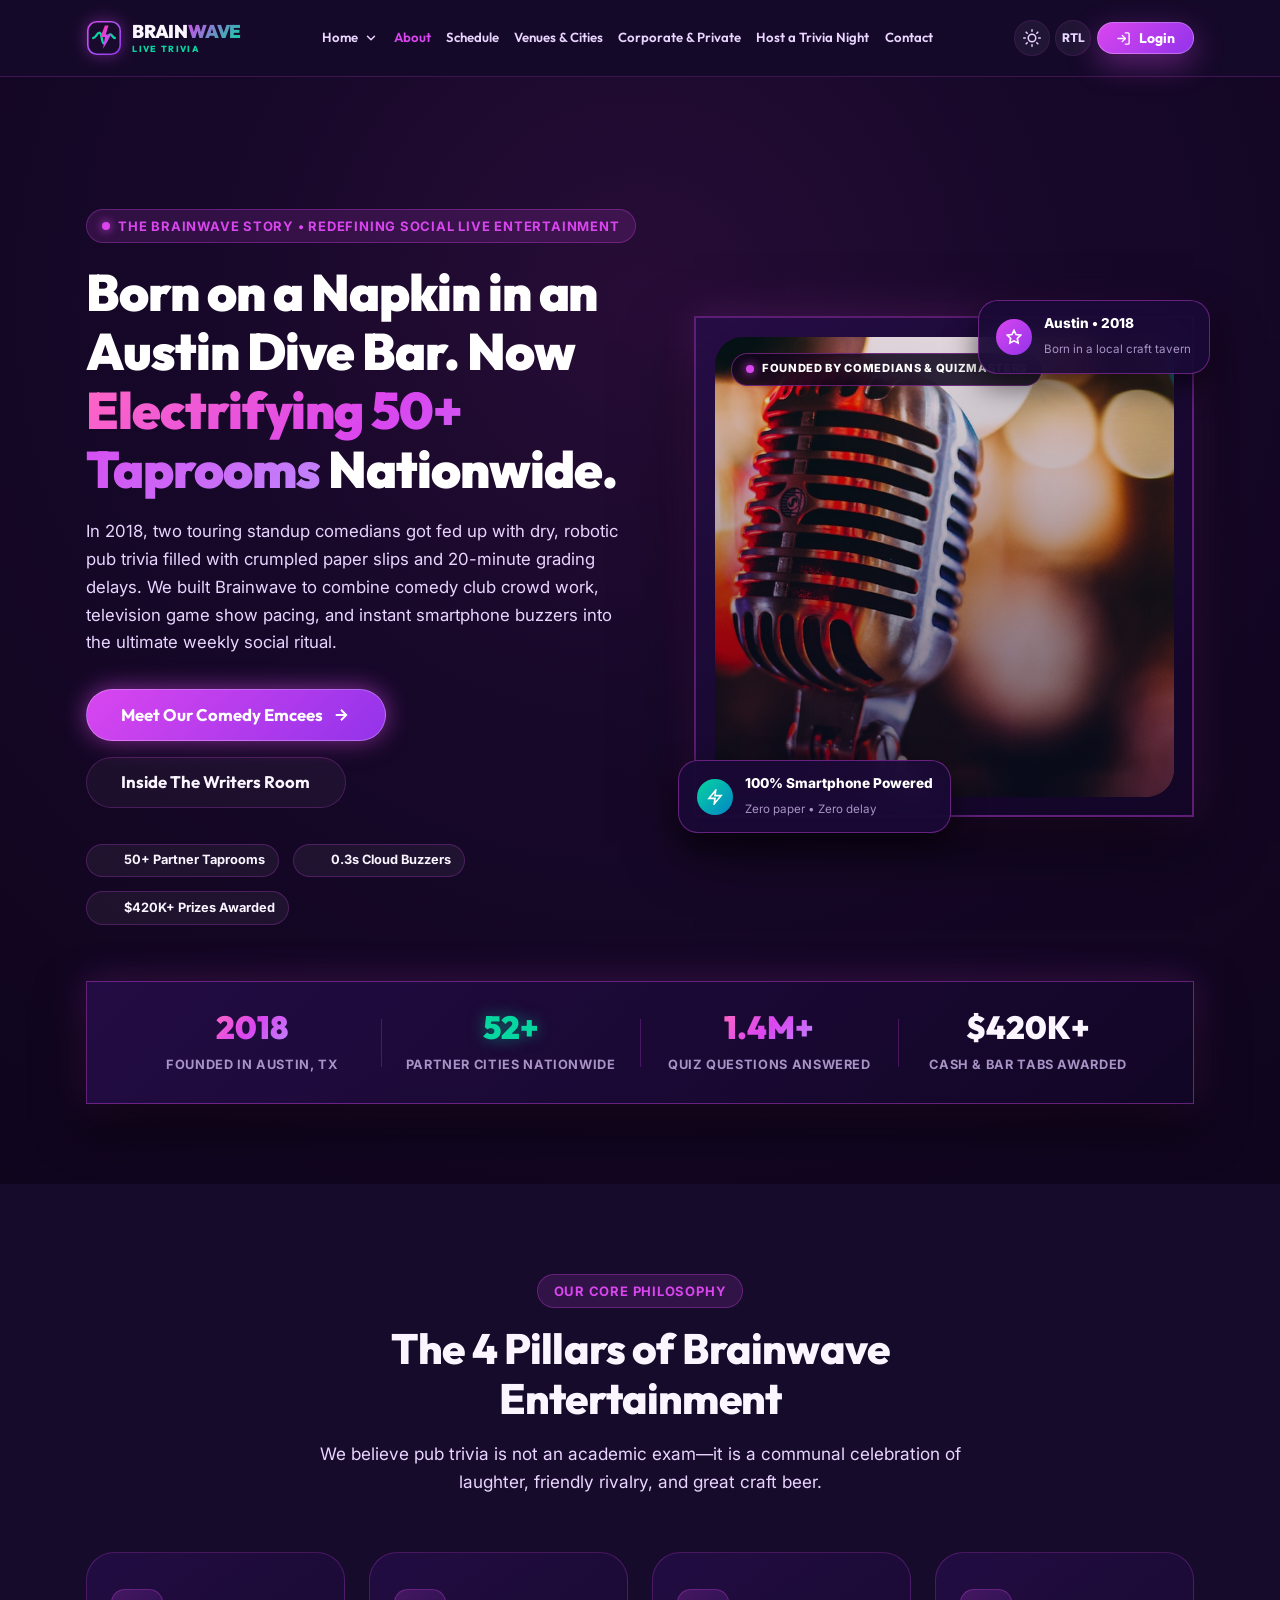
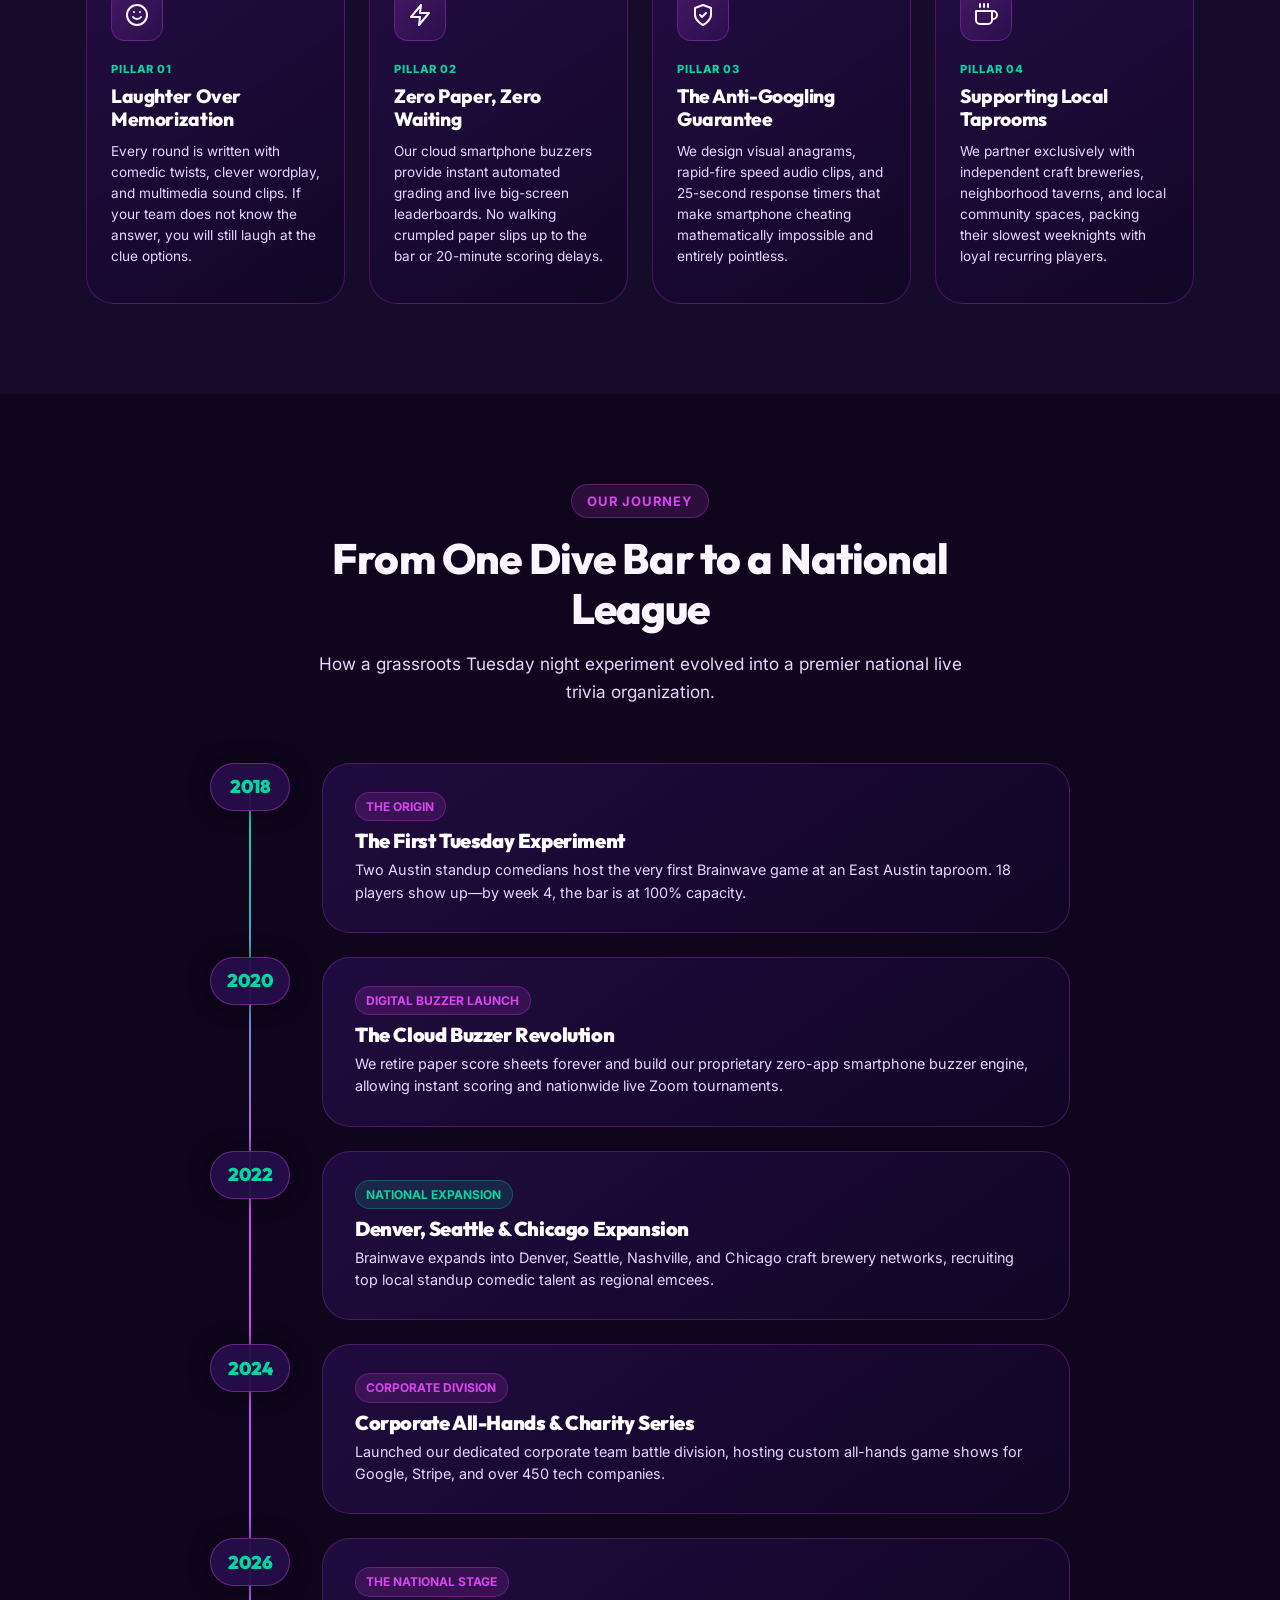
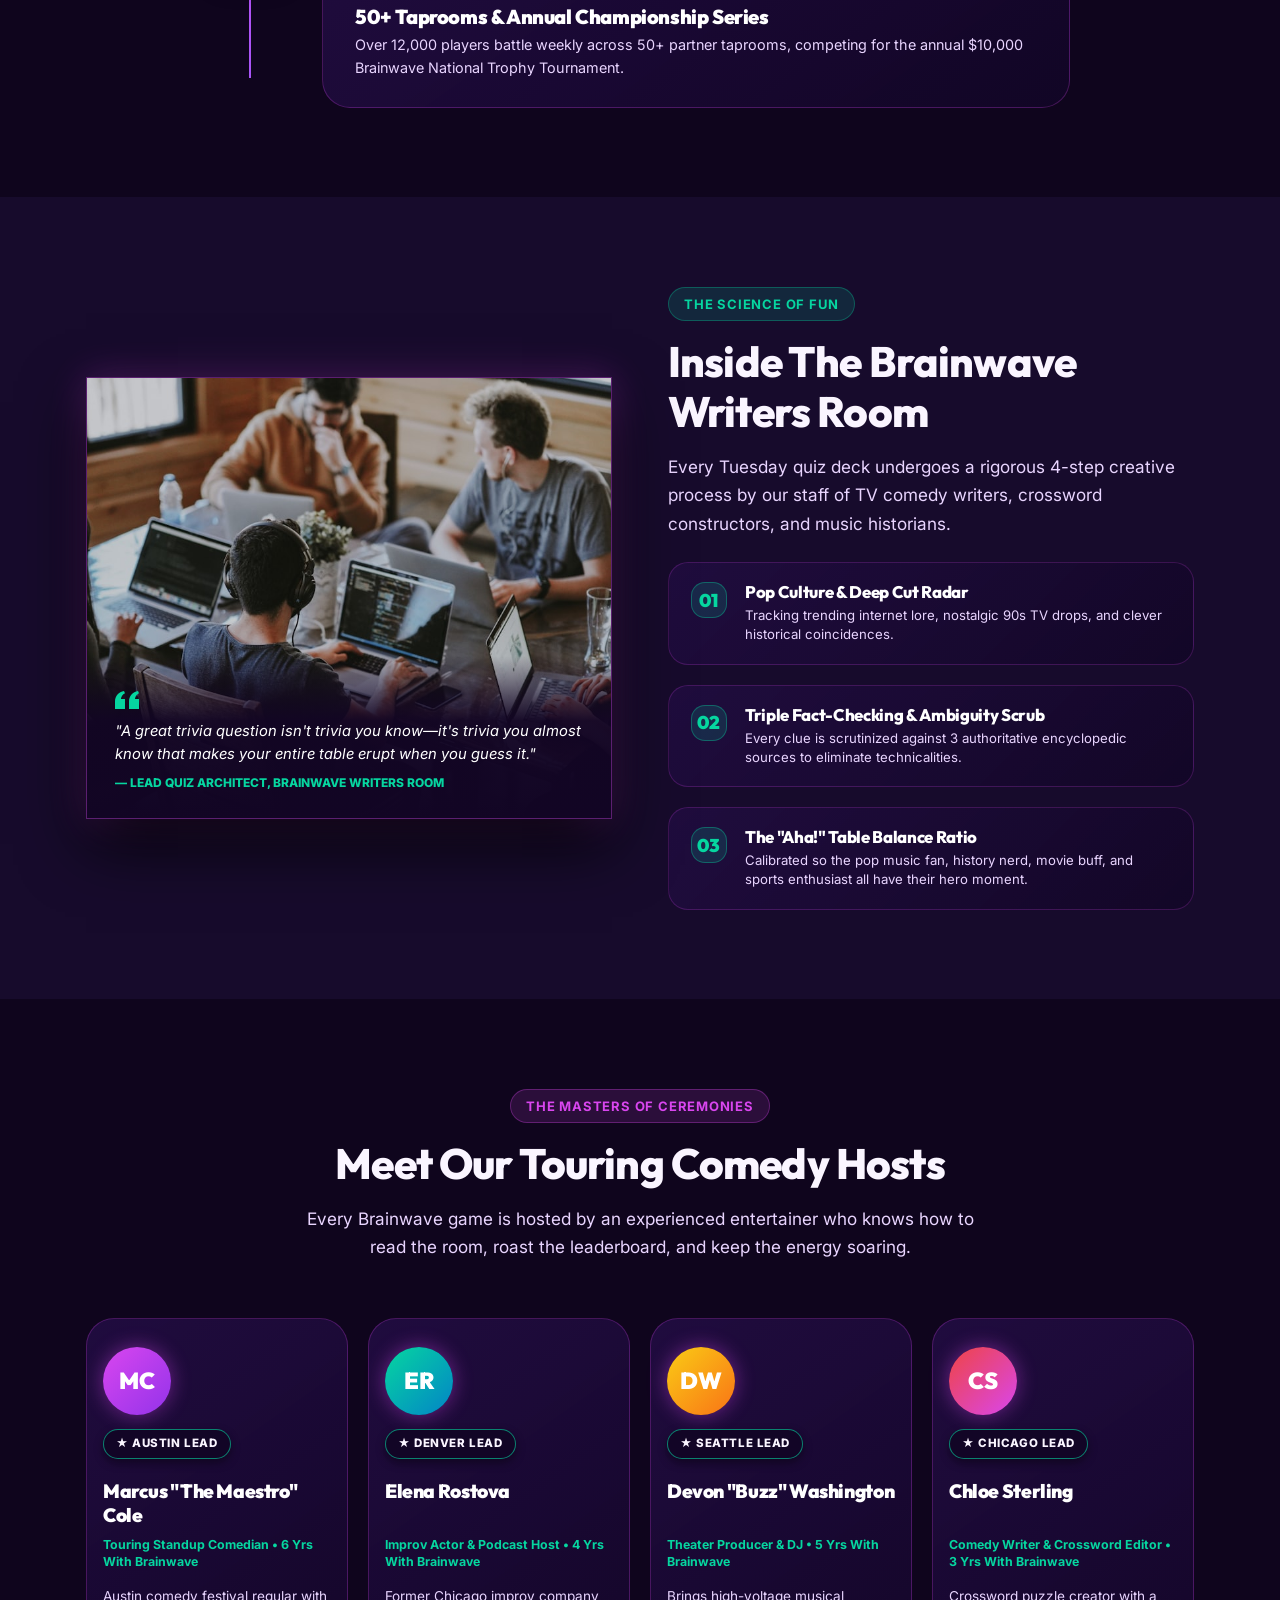
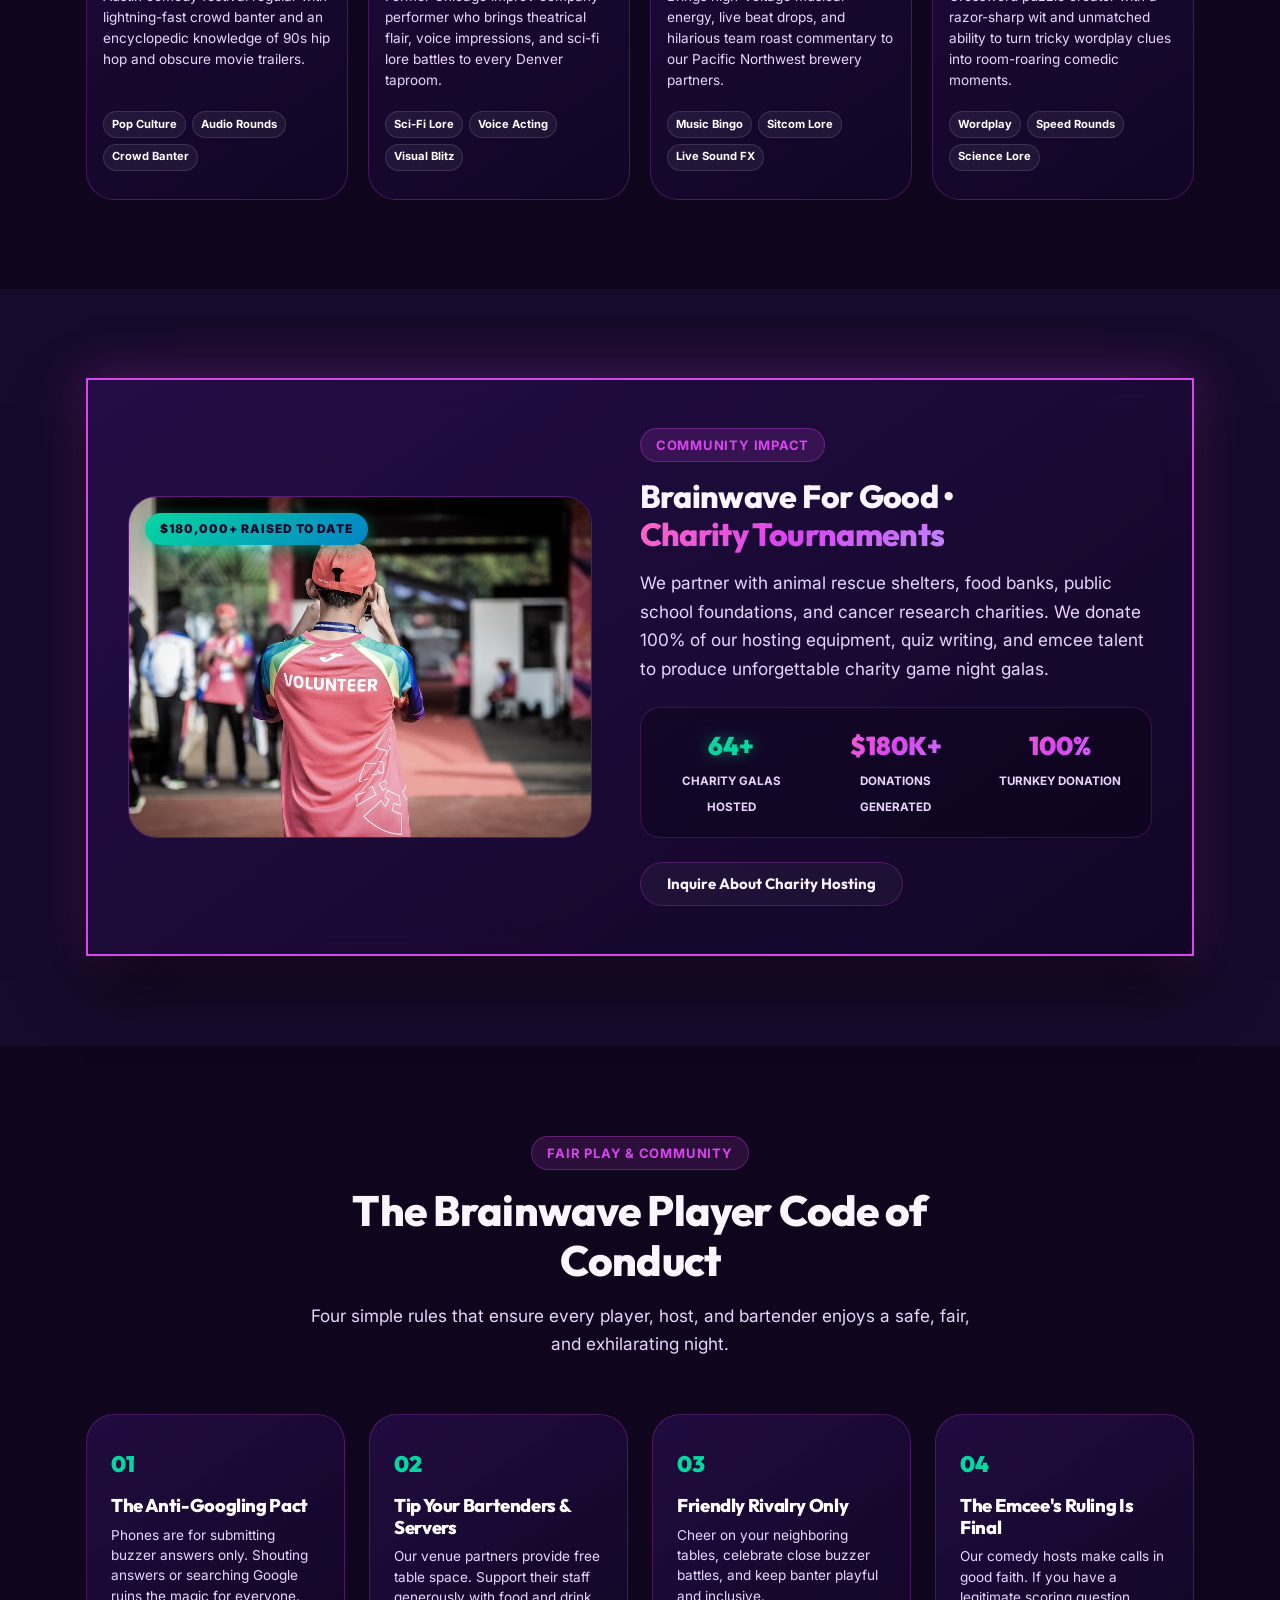
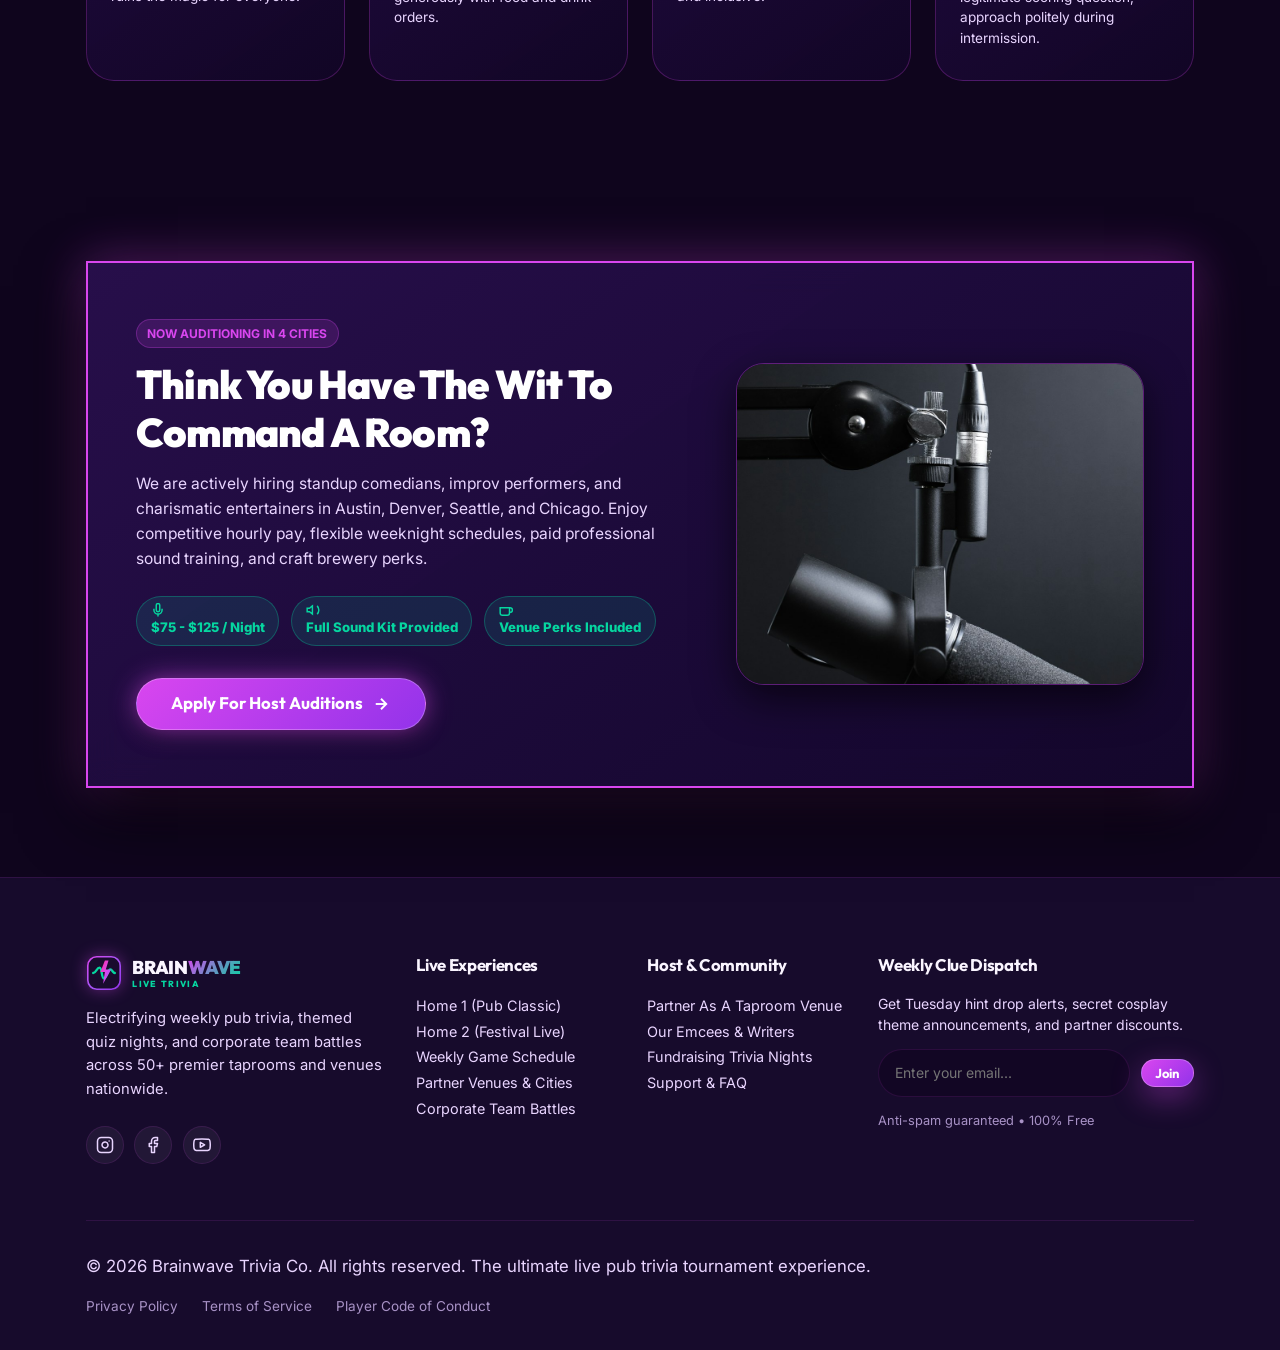
==== about.html @ 137d9721 "first commit" ====
<!DOCTYPE html>
<html lang="en" data-theme="dark" dir="ltr">
<head>
  <meta charset="UTF-8">
  <meta name="viewport" content="width=device-width, initial-scale=1.0">
  <title>About Us — Our Story, Writers Room &amp; Emcee Roster — Brainwave Trivia</title>
  <meta name="description" content="Learn how two standup comedians transformed weekly pub trivia into an electric social game show experience across 50+ craft taprooms nationwide.">

  <!-- Favicon -->
  <link rel="icon" id="siteFavicon" type="image/svg+xml" href="assets/images/icons/favicon.svg">

  <!-- Stylesheets -->
  <link rel="stylesheet" href="assets/css/style.css">
  <link rel="stylesheet" href="assets/css/responsive.css">
</head>
<body>

  <!-- Attractive Site Preloader -->
  <div class="site-preloader" id="sitePreloader" aria-hidden="true">
    <div class="preloader-inner">
      <div class="preloader-logo-ring">
        <div class="preloader-pulse-glow"></div>
        <svg class="preloader-svg" width="54" height="54" viewBox="0 0 40 40" fill="none" xmlns="http://www.w3.org/2000/svg">
          <rect x="2" y="2" width="36" height="36" rx="10" fill="#1A0B2E" stroke="url(#bwGradPrimary)" stroke-width="2"/>
          <path d="M8 20C11 20 12 14 15 14C18 14 17 26 20 26C23 26 24 16 27 16C29 16 30 20 32 20" stroke="#06D6A0" stroke-width="2.6" stroke-linecap="round" stroke-linejoin="round"/>
          <polygon points="21 6 16 19 21 19 19 32 28 16 22 16 25 6" fill="url(#bwGradBolt)"/>
        </svg>
      </div>
      <div class="preloader-text-wrap">
        <span class="preloader-brand">BRAIN<span class="preloader-accent">WAVE</span></span>
        <span class="preloader-status">SYNCHRONIZING TRIVIA CIRCUIT...</span>
      </div>
      <div class="preloader-progress-track">
        <div class="preloader-progress-bar"></div>
      </div>
    </div>
  </div>

  <!-- Shared Global SVG Gradients for Brand Identity -->
  <svg style="position: absolute; width: 0; height: 0; overflow: hidden;" aria-hidden="true">
    <defs>
      <linearGradient id="bwGradPrimary" x1="0%" y1="0%" x2="100%" y2="100%">
        <stop offset="0%" stop-color="#D946EF" />
        <stop offset="50%" stop-color="#A855F7" />
        <stop offset="100%" stop-color="#9333EA" />
      </linearGradient>
      <linearGradient id="bwGradBolt" x1="0%" y1="0%" x2="100%" y2="100%">
        <stop offset="0%" stop-color="#FF2E93" />
        <stop offset="50%" stop-color="#D946EF" />
        <stop offset="100%" stop-color="#8B5CF6" />
      </linearGradient>
    </defs>
  </svg>

  <!-- Header / Navbar (7 Main Pages) -->
  <header class="site-header" id="mainHeader">
    <div class="container">
      <div class="navbar-inner">
        
        <!-- Redesigned Attractive Brand Logo (Brainwave + Quiz Lightning) -->
        <a href="index.html" class="brand-logo" aria-label="Brainwave Trivia Home">
          <div class="brand-logo-badge">
            <svg class="brand-logo-svg" width="36" height="36" viewBox="0 0 40 40" fill="none" xmlns="http://www.w3.org/2000/svg">
              <rect x="2" y="2" width="36" height="36" rx="10" fill="#1A0B2E" stroke="url(#bwGradPrimary)" stroke-width="1.8"/>
              <path d="M8 20C11 20 12 14 15 14C18 14 17 26 20 26C23 26 24 16 27 16C29 16 30 20 32 20" stroke="#06D6A0" stroke-width="2.6" stroke-linecap="round" stroke-linejoin="round"/>
              <polygon points="21 6 16 19 21 19 19 32 28 16 22 16 25 6" fill="url(#bwGradBolt)"/>
            </svg>
          </div>
          <div class="brand-logo-text">
            <span class="brand-title">BRAIN<span class="brand-accent">WAVE</span></span>
            <span class="brand-tagline">LIVE TRIVIA</span>
          </div>
        </a>

        <!-- Desktop Navigation Menu (7 Main Pages) -->
        <nav class="nav-menu" aria-label="Main Navigation">
          
          <!-- 1. Home Dropdown (Home 1 & Home 2) -->
          <div class="nav-item dropdown">
            <a href="index.html" class="nav-link" aria-haspopup="true" aria-expanded="false">
              <span>Home</span>
              <svg class="dropdown-chevron" width="14" height="14" viewBox="0 0 24 24" fill="none" stroke="currentColor" stroke-width="2.5" stroke-linecap="round" stroke-linejoin="round">
                <polyline points="6 9 12 15 18 9"></polyline>
              </svg>
            </a>
            <div class="dropdown-menu">
              <a href="index.html" class="dropdown-link">
                <span>Home 1 (Pub Classic)</span>
                <span class="dropdown-badge">Popular</span>
              </a>
              <a href="home-2.html" class="dropdown-link">
                <span>Home 2 (Festival Live)</span>
                <span class="dropdown-badge">New</span>
              </a>
            </div>
          </div>

          <!-- 2. About (ACTIVE) -->
          <div class="nav-item active">
            <a href="about.html" class="nav-link">About</a>
          </div>

          <!-- 3. Schedule -->
          <div class="nav-item">
            <a href="schedule.html" class="nav-link">Schedule</a>
          </div>

          <!-- 4. Venues & Cities -->
          <div class="nav-item">
            <a href="venues.html" class="nav-link">Venues &amp; Cities</a>
          </div>

          <!-- 5. Corporate & Private Events -->
          <div class="nav-item">
            <a href="events.html" class="nav-link">Corporate &amp; Private</a>
          </div>

          <!-- 6. Host a Trivia Night -->
          <div class="nav-item">
            <a href="host.html" class="nav-link">Host a Trivia Night</a>
          </div>

          <!-- 7. Contact -->
          <div class="nav-item">
            <a href="contact.html" class="nav-link">Contact</a>
          </div>

        </nav>

        <!-- Navbar Actions -->
        <div class="navbar-actions">
          
          <!-- Theme Toggle -->
          <button type="button" class="theme-toggle-btn" aria-label="Toggle Light/Dark Theme" title="Toggle Theme">
            <svg width="18" height="18" viewBox="0 0 24 24" fill="none" stroke="currentColor" stroke-width="2" stroke-linecap="round" stroke-linejoin="round">
              <circle cx="12" cy="12" r="5"></circle>
              <line x1="12" y1="1" x2="12" y2="3"></line>
              <line x1="12" y1="21" x2="12" y2="23"></line>
              <line x1="4.22" y1="4.22" x2="5.64" y2="5.64"></line>
              <line x1="18.36" y1="18.36" x2="19.78" y2="19.78"></line>
              <line x1="1" y1="12" x2="3" y2="12"></line>
              <line x1="21" y1="12" x2="23" y2="12"></line>
              <line x1="4.22" y1="19.78" x2="5.64" y2="18.36"></line>
              <line x1="18.36" y1="5.64" x2="19.78" y2="4.22"></line>
            </svg>
          </button>

          <!-- RTL Toggle -->
          <button type="button" class="rtl-toggle-btn" aria-label="Toggle RTL Direction" title="Toggle RTL/LTR">
            <span style="font-size:0.75rem; font-weight:800;">RTL</span>
          </button>

          <!-- CTA Login Button -->
          <a href="login.html" class="btn btn-primary btn-sm" id="navLoginBtn">
            <svg width="15" height="15" viewBox="0 0 24 24" fill="none" stroke="currentColor" stroke-width="2.2" stroke-linecap="round" stroke-linejoin="round">
              <path d="M15 3h4a2 2 0 0 1 2 2v14a2 2 0 0 1-2 2h-4"></path>
              <polyline points="10 17 15 12 10 7"></polyline>
              <line x1="15" y1="12" x2="3" y2="12"></line>
            </svg>
            <span>Login</span>
          </a>

          <!-- Mobile Hamburger Toggle -->
          <button type="button" class="mobile-nav-toggle" aria-label="Open Navigation Menu" aria-expanded="false">
            <svg width="22" height="22" viewBox="0 0 24 24" fill="none" stroke="currentColor" stroke-width="2.5" stroke-linecap="round" stroke-linejoin="round">
              <line x1="3" y1="12" x2="21" y2="12"></line>
              <line x1="3" y1="6" x2="21" y2="6"></line>
              <line x1="3" y1="18" x2="21" y2="18"></line>
            </svg>
          </button>

        </div>

      </div>
    </div>
  </header>

  <!-- Mobile Menu Overlay & Drawer -->
  <div class="mobile-menu-overlay" id="mobileOverlay"></div>
  <aside class="mobile-nav-drawer" id="mobileDrawer" aria-label="Mobile Navigation">
    <div class="mobile-drawer-header">
      <a href="index.html" class="brand-logo" aria-label="Brainwave Trivia Home">
        <div class="brand-logo-badge">
          <svg class="brand-logo-svg" width="34" height="34" viewBox="0 0 40 40" fill="none" xmlns="http://www.w3.org/2000/svg">
            <rect x="2" y="2" width="36" height="36" rx="10" fill="#1A0B2E" stroke="url(#bwGradPrimary)" stroke-width="1.8"/>
            <path d="M8 20C11 20 12 14 15 14C18 14 17 26 20 26C23 26 24 16 27 16C29 16 30 20 32 20" stroke="#06D6A0" stroke-width="2.6" stroke-linecap="round" stroke-linejoin="round"/>
            <polygon points="21 6 16 19 21 19 19 32 28 16 22 16 25 6" fill="url(#bwGradBolt)"/>
          </svg>
        </div>
        <div class="brand-logo-text">
          <span class="brand-title">BRAIN<span class="brand-accent">WAVE</span></span>
          <span class="brand-tagline">LIVE TRIVIA</span>
        </div>
      </a>
      <button type="button" class="mobile-drawer-close" aria-label="Close Mobile Navigation">
        <svg width="20" height="20" viewBox="0 0 24 24" fill="none" stroke="currentColor" stroke-width="2.5" stroke-linecap="round" stroke-linejoin="round">
          <line x1="18" y1="6" x2="6" y2="18"></line>
          <line x1="6" y1="6" x2="18" y2="18"></line>
        </svg>
      </button>
    </div>

    <!-- Mobile Nav Links -->
    <div class="mobile-nav-list">
      <!-- Home Accordion -->
      <div class="mobile-nav-item">
        <button type="button" class="mobile-nav-link mobile-dropdown-btn" aria-expanded="false">
          <span>Home</span>
          <svg class="dropdown-chevron" width="16" height="16" viewBox="0 0 24 24" fill="none" stroke="currentColor" stroke-width="2.5" stroke-linecap="round" stroke-linejoin="round">
            <polyline points="6 9 12 15 18 9"></polyline>
          </svg>
        </button>
        <div class="mobile-dropdown-menu">
          <a href="index.html" class="mobile-dropdown-link">
            <span>Home 1 (Pub Classic)</span>
            <span class="dropdown-badge">Popular</span>
          </a>
          <a href="home-2.html" class="mobile-dropdown-link">
            <span>Home 2 (Festival Live)</span>
            <span class="dropdown-badge">New</span>
          </a>
        </div>
      </div>
      <div class="mobile-nav-item">
        <a href="about.html" class="mobile-nav-link active">About</a>
      </div>
      <div class="mobile-nav-item">
        <a href="schedule.html" class="mobile-nav-link">Schedule</a>
      </div>
      <div class="mobile-nav-item">
        <a href="venues.html" class="mobile-nav-link">Venues &amp; Cities</a>
      </div>
      <div class="mobile-nav-item">
        <a href="events.html" class="mobile-nav-link">Corporate &amp; Private</a>
      </div>
      <div class="mobile-nav-item">
        <a href="host.html" class="mobile-nav-link">Host a Trivia Night</a>
      </div>
      <div class="mobile-nav-item">
        <a href="contact.html" class="mobile-nav-link">Contact</a>
      </div>
    </div>

    <div class="mobile-drawer-footer">
      <a href="login.html" class="btn btn-primary" style="width:100%; justify-content:center;">
        <svg width="16" height="16" viewBox="0 0 24 24" fill="none" stroke="currentColor" stroke-width="2.2" stroke-linecap="round" stroke-linejoin="round" style="margin-right: 0.5rem;">
          <path d="M15 3h4a2 2 0 0 1 2 2v14a2 2 0 0 1-2 2h-4"></path>
          <polyline points="10 17 15 12 10 7"></polyline>
          <line x1="15" y1="12" x2="3" y2="12"></line>
        </svg>
        <span>Login</span>
      </a>
    </div>
  </aside>

  <!-- Main Content: About Us -->
  <main id="mainContent">

    <!-- =========================================================================
         SECTION 1: HERO STORYTELLING BANNER WITH 2-COLUMN SHOWCASE & MILESTONE RIBBON
         ========================================================================= -->
    <section class="about-hero-section" id="aboutHero">
      <div class="hero-ambient-orb about-orb-1" aria-hidden="true"></div>
      <div class="hero-ambient-orb about-orb-2" aria-hidden="true"></div>

      <div class="container">
        <div class="about-hero-grid reveal-on-scroll">
          
          <!-- Left Column: Story & Hero Typography -->
          <div class="about-hero-left">
            <div class="section-tag tag-magenta" style="margin-bottom:1.25rem;">
              <span class="pulse-dot"></span>
              <span>The Brainwave Story &bull; Redefining Social Live Entertainment</span>
            </div>

            <h1 class="about-hero-title">
              Born on a Napkin in an Austin Dive Bar. Now <span class="text-gradient-brand">Electrifying 50+ Taprooms</span> Nationwide.
            </h1>

            <p class="about-hero-subtitle">
              In 2018, two touring standup comedians got fed up with dry, robotic pub trivia filled with crumpled paper slips and 20-minute grading delays. We built Brainwave to combine comedy club crowd work, television game show pacing, and instant smartphone buzzers into the ultimate weekly social ritual.
            </p>

            <div class="hero-actions" style="margin-bottom:2.25rem;">
              <a href="#emceeRoster" class="btn btn-primary btn-lg glow-btn">
                <span>Meet Our Comedy Emcees</span>
                <svg width="18" height="18" viewBox="0 0 24 24" fill="none" stroke="currentColor" stroke-width="2.5"><line x1="5" y1="12" x2="19" y2="12"></line><polyline points="12 5 19 12 12 19"></polyline></svg>
              </a>
              <a href="#writersRoom" class="btn btn-outline btn-lg">
                <span>Inside The Writers Room</span>
              </a>
            </div>

            <div class="about-hero-highlights">
              <div class="about-highlight-pill">
                <svg width="16" height="16" viewBox="0 0 24 24" fill="none" stroke="var(--brand-mint)" stroke-width="2.5"><polyline points="20 6 9 17 4 12"></polyline></svg>
                <span>50+ Partner Taprooms</span>
              </div>
              <div class="about-highlight-pill">
                <svg width="16" height="16" viewBox="0 0 24 24" fill="none" stroke="var(--brand-mint)" stroke-width="2.5"><polyline points="20 6 9 17 4 12"></polyline></svg>
                <span>0.3s Cloud Buzzers</span>
              </div>
              <div class="about-highlight-pill">
                <svg width="16" height="16" viewBox="0 0 24 24" fill="none" stroke="var(--brand-mint)" stroke-width="2.5"><polyline points="20 6 9 17 4 12"></polyline></svg>
                <span>$420K+ Prizes Awarded</span>
              </div>
            </div>
          </div>

          <!-- Right Column: Visual Stage Showcase Card -->
          <div class="about-hero-right">
            <div class="about-visual-card">
              <div class="about-visual-media">
                <img src="assets/images/about/hero-about-founders-stage.webp" alt="Brainwave live comedy trivia showdown on stage" width="560" height="420" loading="lazy">
                <div class="about-visual-overlay"></div>
                <div class="about-visual-badge">
                  <span class="pulse-dot"></span>
                  <span>FOUNDED BY COMEDIANS &amp; QUIZMASTERS</span>
                </div>
              </div>
              
              <!-- Floating Glass Badge 1: Top Right -->
              <div class="about-float-badge float-badge-top">
                <div class="float-badge-icon" style="background:linear-gradient(135deg,#D946EF,#9333EA);">
                  <svg width="16" height="16" viewBox="0 0 24 24" fill="none" stroke="#FFFFFF" stroke-width="2.5"><polygon points="12 2 15.09 8.26 22 9.27 17 14.14 18.18 21.02 12 17.77 5.82 21.02 7 14.14 2 9.27 8.91 8.26 12 2"></polygon></svg>
                </div>
                <div>
                  <strong>Austin &bull; 2018</strong>
                  <span>Born in a local craft tavern</span>
                </div>
              </div>

              <!-- Floating Glass Badge 2: Bottom Left -->
              <div class="about-float-badge float-badge-bottom">
                <div class="float-badge-icon" style="background:linear-gradient(135deg,#06D6A0,#0284C7);">
                  <svg width="16" height="16" viewBox="0 0 24 24" fill="none" stroke="#FFFFFF" stroke-width="2.5"><polygon points="13 2 3 14 12 14 11 22 21 10 12 10 13 2"></polygon></svg>
                </div>
                <div>
                  <strong>100% Smartphone Powered</strong>
                  <span>Zero paper &bull; Zero delay</span>
                </div>
              </div>
            </div>
          </div>

        </div>

        <!-- 4-Item Milestone Proof Ribbon -->
        <div class="about-metric-banner reveal-on-scroll">
          <div class="about-metric-item">
            <span class="metric-num text-gradient-brand">2018</span>
            <span class="metric-label">Founded in Austin, TX</span>
          </div>
          <div class="metric-divider"></div>
          <div class="about-metric-item">
            <span class="metric-num text-mint">52+</span>
            <span class="metric-label">Partner Cities Nationwide</span>
          </div>
          <div class="metric-divider"></div>
          <div class="about-metric-item">
            <span class="metric-num text-yellow">1.4M+</span>
            <span class="metric-label">Quiz Questions Answered</span>
          </div>
          <div class="metric-divider"></div>
          <div class="about-metric-item">
            <span class="metric-num text-coral">$420K+</span>
            <span class="metric-label">Cash &amp; Bar Tabs Awarded</span>
          </div>
        </div>

      </div>
    </section>

    <!-- =========================================================================
         SECTION 2: THE 4 PILLARS OF BRAINWAVE (PHILOSOPHY BENTO MATRIX)
         ========================================================================= -->
    <section class="section-py" id="philosophyPillars" style="background-color: var(--bg-surface);">
      <div class="container">
        
        <div class="section-header reveal-on-scroll">
          <div class="section-tag tag-cyan">
            <span>Our Core Philosophy</span>
          </div>
          <h2 class="section-title">The 4 Pillars of Brainwave Entertainment</h2>
          <p class="section-desc">
            We believe pub trivia is not an academic exam—it is a communal celebration of laughter, friendly rivalry, and great craft beer.
          </p>
        </div>

        <div class="philosophy-bento-grid reveal-on-scroll">
          
          <div class="pillar-card">
            <div class="pillar-icon-badge">
              <svg width="24" height="24" viewBox="0 0 24 24" fill="none" stroke="currentColor" stroke-width="2" stroke-linecap="round" stroke-linejoin="round"><circle cx="12" cy="12" r="10"></circle><path d="M8 14s1.5 2 4 2 4-2 4-2"></path><line x1="9" y1="9" x2="9.01" y2="9"></line><line x1="15" y1="9" x2="15.01" y2="9"></line></svg>
            </div>
            <span class="pillar-tag">PILLAR 01</span>
            <h3 class="pillar-title">Laughter Over Memorization</h3>
            <p class="pillar-desc">
              Every round is written with comedic twists, clever wordplay, and multimedia sound clips. If your team does not know the answer, you will still laugh at the clue options.
            </p>
          </div>

          <div class="pillar-card">
            <div class="pillar-icon-badge">
              <svg width="24" height="24" viewBox="0 0 24 24" fill="none" stroke="currentColor" stroke-width="2" stroke-linecap="round" stroke-linejoin="round"><polygon points="13 2 3 14 12 14 11 22 21 10 12 10 13 2"></polygon></svg>
            </div>
            <span class="pillar-tag">PILLAR 02</span>
            <h3 class="pillar-title">Zero Paper, Zero Waiting</h3>
            <p class="pillar-desc">
              Our cloud smartphone buzzers provide instant automated grading and live big-screen leaderboards. No walking crumpled paper slips up to the bar or 20-minute scoring delays.
            </p>
          </div>

          <div class="pillar-card">
            <div class="pillar-icon-badge">
              <svg width="24" height="24" viewBox="0 0 24 24" fill="none" stroke="currentColor" stroke-width="2" stroke-linecap="round" stroke-linejoin="round"><path d="M12 22s8-4 8-10V5l-8-3-8 3v7c0 6 8 10 8 10z"></path><polyline points="9 12 11 14 15 10"></polyline></svg>
            </div>
            <span class="pillar-tag">PILLAR 03</span>
            <h3 class="pillar-title">The Anti-Googling Guarantee</h3>
            <p class="pillar-desc">
              We design visual anagrams, rapid-fire speed audio clips, and 25-second response timers that make smartphone cheating mathematically impossible and entirely pointless.
            </p>
          </div>

          <div class="pillar-card">
            <div class="pillar-icon-badge">
              <svg width="24" height="24" viewBox="0 0 24 24" fill="none" stroke="currentColor" stroke-width="2" stroke-linecap="round" stroke-linejoin="round"><path d="M18 8h1a4 4 0 0 1 0 8h-1"></path><path d="M2 8h16v9a4 4 0 0 1-4 4H6a4 4 0 0 1-4-4V8z"></path><line x1="6" y1="1" x2="6" y2="4"></line><line x1="10" y1="1" x2="10" y2="4"></line><line x1="14" y1="1" x2="14" y2="4"></line></svg>
            </div>
            <span class="pillar-tag">PILLAR 04</span>
            <h3 class="pillar-title">Supporting Local Taprooms</h3>
            <p class="pillar-desc">
              We partner exclusively with independent craft breweries, neighborhood taverns, and local community spaces, packing their slowest weeknights with loyal recurring players.
            </p>
          </div>

        </div>

      </div>
    </section>

    <!-- =========================================================================
         SECTION 3: INTERACTIVE MILESTONE TIMELINE (2018 - 2026)
         ========================================================================= -->
    <section class="section-py" id="milestoneTimeline">
      <div class="container">
        
        <div class="section-header reveal-on-scroll">
          <div class="section-tag tag-yellow">
            <span>Our Journey</span>
          </div>
          <h2 class="section-title">From One Dive Bar to a National League</h2>
          <p class="section-desc">
            How a grassroots Tuesday night experiment evolved into a premier national live trivia organization.
          </p>
        </div>

        <div class="timeline-stepper-wrap reveal-on-scroll">
          
          <div class="timeline-step-row">
            <div class="timeline-year-badge">2018</div>
            <div class="timeline-step-card">
              <span class="category-pill pill-cyan">THE ORIGIN</span>
              <h4>The First Tuesday Experiment</h4>
              <p>Two Austin standup comedians host the very first Brainwave game at an East Austin taproom. 18 players show up—by week 4, the bar is at 100% capacity.</p>
            </div>
          </div>

          <div class="timeline-step-row">
            <div class="timeline-year-badge">2020</div>
            <div class="timeline-step-card">
              <span class="category-pill pill-magenta">DIGITAL BUZZER LAUNCH</span>
              <h4>The Cloud Buzzer Revolution</h4>
              <p>We retire paper score sheets forever and build our proprietary zero-app smartphone buzzer engine, allowing instant scoring and nationwide live Zoom tournaments.</p>
            </div>
          </div>

          <div class="timeline-step-row">
            <div class="timeline-year-badge">2022</div>
            <div class="timeline-step-card">
              <span class="category-pill pill-mint">NATIONAL EXPANSION</span>
              <h4>Denver, Seattle &amp; Chicago Expansion</h4>
              <p>Brainwave expands into Denver, Seattle, Nashville, and Chicago craft brewery networks, recruiting top local standup comedic talent as regional emcees.</p>
            </div>
          </div>

          <div class="timeline-step-row">
            <div class="timeline-year-badge">2024</div>
            <div class="timeline-step-card">
              <span class="category-pill pill-yellow">CORPORATE DIVISION</span>
              <h4>Corporate All-Hands &amp; Charity Series</h4>
              <p>Launched our dedicated corporate team battle division, hosting custom all-hands game shows for Google, Stripe, and over 450 tech companies.</p>
            </div>
          </div>

          <div class="timeline-step-row">
            <div class="timeline-year-badge">2026</div>
            <div class="timeline-step-card">
              <span class="category-pill pill-magenta">THE NATIONAL STAGE</span>
              <h4>50+ Taprooms &amp; Annual Championship Series</h4>
              <p>Over 12,000 players battle weekly across 50+ partner taprooms, competing for the annual $10,000 Brainwave National Trophy Tournament.</p>
            </div>
          </div>

        </div>

      </div>
    </section>

    <!-- =========================================================================
         SECTION 4: INSIDE THE WRITERS ROOM (HOW WE WRITE QUESTIONS)
         ========================================================================= -->
    <section class="section-py" id="writersRoom" style="background-color: var(--bg-surface);">
      <div class="container">
        
        <div class="writers-room-showcase reveal-on-scroll">
          
          <div class="writers-room-media">
            <img src="assets/images/about/about-writers-room.webp" alt="Brainwave comedy writing staff brainstorming weekly quiz decks" width="580" height="420" loading="lazy">
            <div class="writers-quote-overlay">
              <svg width="24" height="24" viewBox="0 0 24 24" fill="#06D6A0"><path d="M14.017 21v-7.391c0-5.704 3.731-9.57 8.983-10.609l.995 2.151c-2.432.917-3.995 3.638-3.995 5.849h4v10h-9.983zm-14.017 0v-7.391c0-5.704 3.748-9.57 9-10.609l.996 2.151c-2.433.917-3.996 3.638-3.996 5.849h3.983v10h-9.983z"/></svg>
              <p>"A great trivia question isn't trivia you know—it's trivia you almost know that makes your entire table erupt when you guess it."</p>
              <span>— Lead Quiz Architect, Brainwave Writers Room</span>
            </div>
          </div>

          <div class="writers-room-info">
            <div class="section-tag tag-mint">
              <span>The Science of Fun</span>
            </div>
            <h2 class="section-title">Inside The Brainwave Writers Room</h2>
            <p class="section-desc" style="margin-bottom:1.5rem;">
              Every Tuesday quiz deck undergoes a rigorous 4-step creative process by our staff of TV comedy writers, crossword constructors, and music historians.
            </p>

            <div class="writer-steps-list">
              <div class="writer-step-item">
                <span class="writer-step-num">01</span>
                <div>
                  <h4>Pop Culture &amp; Deep Cut Radar</h4>
                  <p>Tracking trending internet lore, nostalgic 90s TV drops, and clever historical coincidences.</p>
                </div>
              </div>

              <div class="writer-step-item">
                <span class="writer-step-num">02</span>
                <div>
                  <h4>Triple Fact-Checking &amp; Ambiguity Scrub</h4>
                  <p>Every clue is scrutinized against 3 authoritative encyclopedic sources to eliminate technicalities.</p>
                </div>
              </div>

              <div class="writer-step-item">
                <span class="writer-step-num">03</span>
                <div>
                  <h4>The "Aha!" Table Balance Ratio</h4>
                  <p>Calibrated so the pop music fan, history nerd, movie buff, and sports enthusiast all have their hero moment.</p>
                </div>
              </div>
            </div>

          </div>

        </div>

      </div>
    </section>

    <!-- =========================================================================
         SECTION 5: MEET THE MASTER EMCEES (FEATURED TALENT GRID)
         ========================================================================= -->
    <section class="section-py" id="emceeRoster">
      <div class="container">
        
        <div class="section-header reveal-on-scroll">
          <div class="section-tag tag-magenta">
            <span>The Masters of Ceremonies</span>
          </div>
          <h2 class="section-title">Meet Our Touring Comedy Hosts</h2>
          <p class="section-desc">
            Every Brainwave game is hosted by an experienced entertainer who knows how to read the room, roast the leaderboard, and keep the energy soaring.
          </p>
        </div>

        <div class="emcee-roster-grid reveal-on-scroll">
          
          <!-- Emcee 1 -->
          <div class="emcee-card">
            <div class="emcee-avatar-wrap">
              <div class="emcee-avatar">
                <span class="emcee-initials">MC</span>
              </div>
              <span class="emcee-live-status">★ AUSTIN LEAD</span>
            </div>
            <h3 class="emcee-name">Marcus "The Maestro" Cole</h3>
            <span class="emcee-role">Touring Standup Comedian &bull; 6 Yrs With Brainwave</span>
            <p class="emcee-bio">
              Austin comedy festival regular with lightning-fast crowd banter and an encyclopedic knowledge of 90s hip hop and obscure movie trailers.
            </p>
            <div class="emcee-specialties">
              <span>Pop Culture</span>
              <span>Audio Rounds</span>
              <span>Crowd Banter</span>
            </div>
          </div>

          <!-- Emcee 2 -->
          <div class="emcee-card">
            <div class="emcee-avatar-wrap">
              <div class="emcee-avatar" style="background:linear-gradient(135deg, #06D6A0, #0284C7);">
                <span class="emcee-initials">ER</span>
              </div>
              <span class="emcee-live-status">★ DENVER LEAD</span>
            </div>
            <h3 class="emcee-name">Elena Rostova</h3>
            <span class="emcee-role">Improv Actor &amp; Podcast Host &bull; 4 Yrs With Brainwave</span>
            <p class="emcee-bio">
              Former Chicago improv company performer who brings theatrical flair, voice impressions, and sci-fi lore battles to every Denver taproom.
            </p>
            <div class="emcee-specialties">
              <span>Sci-Fi Lore</span>
              <span>Voice Acting</span>
              <span>Visual Blitz</span>
            </div>
          </div>

          <!-- Emcee 3 -->
          <div class="emcee-card">
            <div class="emcee-avatar-wrap">
              <div class="emcee-avatar" style="background:linear-gradient(135deg, #FACC15, #F97316);">
                <span class="emcee-initials">DW</span>
              </div>
              <span class="emcee-live-status">★ SEATTLE LEAD</span>
            </div>
            <h3 class="emcee-name">Devon "Buzz" Washington</h3>
            <span class="emcee-role">Theater Producer &amp; DJ &bull; 5 Yrs With Brainwave</span>
            <p class="emcee-bio">
              Brings high-voltage musical energy, live beat drops, and hilarious team roast commentary to our Pacific Northwest brewery partners.
            </p>
            <div class="emcee-specialties">
              <span>Music Bingo</span>
              <span>Sitcom Lore</span>
              <span>Live Sound FX</span>
            </div>
          </div>

          <!-- Emcee 4 -->
          <div class="emcee-card">
            <div class="emcee-avatar-wrap">
              <div class="emcee-avatar" style="background:linear-gradient(135deg, #EF4444, #D946EF);">
                <span class="emcee-initials">CS</span>
              </div>
              <span class="emcee-live-status">★ CHICAGO LEAD</span>
            </div>
            <h3 class="emcee-name">Chloe Sterling</h3>
            <span class="emcee-role">Comedy Writer &amp; Crossword Editor &bull; 3 Yrs With Brainwave</span>
            <p class="emcee-bio">
              Crossword puzzle creator with a razor-sharp wit and unmatched ability to turn tricky wordplay clues into room-roaring comedic moments.
            </p>
            <div class="emcee-specialties">
              <span>Wordplay</span>
              <span>Speed Rounds</span>
              <span>Science Lore</span>
            </div>
          </div>

        </div>

      </div>
    </section>

    <!-- =========================================================================
         SECTION 6: BRAINWAVE FOR GOOD (CHARITY & FUNDRAISING NIGHTS)
         ========================================================================= -->
    <section class="section-py" id="charitySection" style="background-color: var(--bg-surface);">
      <div class="container">
        
        <div class="charity-showcase-box reveal-on-scroll">
          <div class="charity-grid">
            
            <div class="charity-media">
              <img src="assets/images/about/about-charity-fundraiser.webp" alt="Charity fundraising trivia night giant check presentation" width="560" height="380" loading="lazy">
              <span class="charity-metric-chip">$180,000+ RAISED TO DATE</span>
            </div>

            <div class="charity-content">
              <div class="section-tag tag-coral">
                <span>Community Impact</span>
              </div>
              <h2 class="section-title" style="font-size:2rem; margin-bottom:1rem;">
                Brainwave For Good &bull; <span class="text-gradient-brand">Charity Tournaments</span>
              </h2>
              <p class="section-desc" style="margin-bottom:1.5rem;">
                We partner with animal rescue shelters, food banks, public school foundations, and cancer research charities. We donate 100% of our hosting equipment, quiz writing, and emcee talent to produce unforgettable charity game night galas.
              </p>

              <div class="charity-stats-row">
                <div>
                  <span class="charity-num text-mint">64+</span>
                  <span class="charity-label">Charity Galas Hosted</span>
                </div>
                <div>
                  <span class="charity-num text-yellow">$180K+</span>
                  <span class="charity-label">Donations Generated</span>
                </div>
                <div>
                  <span class="charity-num text-gradient-brand">100%</span>
                  <span class="charity-label">Turnkey Donation</span>
                </div>
              </div>

              <div style="margin-top:1.5rem;">
                <a href="contact.html" class="btn btn-outline btn-md">Inquire About Charity Hosting</a>
              </div>
            </div>

          </div>
        </div>

      </div>
    </section>

    <!-- =========================================================================
         SECTION 7: COMMUNITY CODE OF CONDUCT (FAIR PLAY & GOOD VIBES)
         ========================================================================= -->
    <section class="section-py" id="codeOfConduct">
      <div class="container">
        
        <div class="section-header reveal-on-scroll">
          <div class="section-tag tag-cyan">
            <span>Fair Play &amp; Community</span>
          </div>
          <h2 class="section-title">The Brainwave Player Code of Conduct</h2>
          <p class="section-desc">
            Four simple rules that ensure every player, host, and bartender enjoys a safe, fair, and exhilarating night.
          </p>
        </div>

        <div class="conduct-grid reveal-on-scroll">
          
          <div class="conduct-card">
            <div class="conduct-num">01</div>
            <h4>The Anti-Googling Pact</h4>
            <p>Phones are for submitting buzzer answers only. Shouting answers or searching Google ruins the magic for everyone.</p>
          </div>

          <div class="conduct-card">
            <div class="conduct-num">02</div>
            <h4>Tip Your Bartenders &amp; Servers</h4>
            <p>Our venue partners provide free table space. Support their staff generously with food and drink orders.</p>
          </div>

          <div class="conduct-card">
            <div class="conduct-num">03</div>
            <h4>Friendly Rivalry Only</h4>
            <p>Cheer on your neighboring tables, celebrate close buzzer battles, and keep banter playful and inclusive.</p>
          </div>

          <div class="conduct-card">
            <div class="conduct-num">04</div>
            <h4>The Emcee's Ruling Is Final</h4>
            <p>Our comedy hosts make calls in good faith. If you have a legitimate scoring question, approach politely during intermission.</p>
          </div>

        </div>

      </div>
    </section>

    <!-- =========================================================================
         SECTION 8: EMCEE AUDITIONS & CALL FOR TALENT CTA
         ========================================================================= -->
    <section class="about-audition-section" id="auditionCTA">
      <div class="container">
        <div class="audition-master-box reveal-on-scroll">
          <div class="audition-grid">
            
            <div class="audition-content">
              <span class="category-pill pill-magenta" style="margin-bottom:0.75rem;">NOW AUDITIONING IN 4 CITIES</span>
              <h2 class="audition-title">Think You Have The Wit To Command A Room?</h2>
              <p class="audition-desc">
                We are actively hiring standup comedians, improv performers, and charismatic entertainers in Austin, Denver, Seattle, and Chicago. Enjoy competitive hourly pay, flexible weeknight schedules, paid professional sound training, and craft brewery perks.
              </p>
              
              <div class="audition-perks-row">
                <span><svg width="14" height="14" viewBox="0 0 24 24" fill="none" stroke="currentColor" stroke-width="2.5"><path d="M12 1a3 3 0 0 0-3 3v8a3 3 0 0 0 6 0V4a3 3 0 0 0-3-3z"></path><path d="M19 10v2a7 7 0 0 1-14 0v-2"></path><line x1="12" y1="19" x2="12" y2="23"></line></svg> $75 - $125 / Night</span>
                <span><svg width="14" height="14" viewBox="0 0 24 24" fill="none" stroke="currentColor" stroke-width="2.5"><polygon points="11 5 6 9 2 9 2 15 6 15 11 19 11 5"></polygon><path d="M19.07 4.93a10 10 0 0 1 0 14.14"></path></svg> Full Sound Kit Provided</span>
                <span><svg width="14" height="14" viewBox="0 0 24 24" fill="none" stroke="currentColor" stroke-width="2.5"><path d="M18 8h1a4 4 0 0 1 0 8h-1"></path><path d="M2 8h16v9a4 4 0 0 1-4 4H6a4 4 0 0 1-4-4V8z"></path></svg> Venue Perks Included</span>
              </div>

              <div style="margin-top:2rem;">
                <a href="contact.html?type=audition" class="btn btn-primary btn-lg glow-btn">
                  <span>Apply For Host Auditions</span>
                  <svg width="18" height="18" viewBox="0 0 24 24" fill="none" stroke="currentColor" stroke-width="2.5"><line x1="5" y1="12" x2="19" y2="12"></line><polyline points="12 5 19 12 12 19"></polyline></svg>
                </a>
              </div>
            </div>

            <div class="audition-media">
              <img src="assets/images/about/about-cta-audition-mic.webp" alt="Studio microphone spotlight for host auditions" width="500" height="340" loading="lazy">
            </div>

          </div>
        </div>
      </div>
    </section>

  </main>

  <!-- Site Footer (4-Column Balanced) -->
  <footer class="site-footer">
    <div class="container">
      <div class="footer-grid">
        
        <!-- Col 1: Brand Info -->
        <div class="footer-col-brand">
          <a href="index.html" class="brand-logo" aria-label="Brainwave Trivia Home">
            <div class="brand-logo-badge">
              <svg class="brand-logo-svg" width="36" height="36" viewBox="0 0 40 40" fill="none" xmlns="http://www.w3.org/2000/svg">
                <rect x="2" y="2" width="36" height="36" rx="10" fill="#1A0B2E" stroke="url(#bwGradPrimary)" stroke-width="1.8"/>
                <path d="M8 20C11 20 12 14 15 14C18 14 17 26 20 26C23 26 24 16 27 16C29 16 30 20 32 20" stroke="#06D6A0" stroke-width="2.6" stroke-linecap="round" stroke-linejoin="round"/>
                <polygon points="21 6 16 19 21 19 19 32 28 16 22 16 25 6" fill="url(#bwGradBolt)"/>
              </svg>
            </div>
            <div class="brand-logo-text">
              <span class="brand-title">BRAIN<span class="brand-accent">WAVE</span></span>
              <span class="brand-tagline">LIVE TRIVIA</span>
            </div>
          </a>
          <p class="footer-desc">
            Electrifying weekly pub trivia, themed quiz nights, and corporate team battles across 50+ premier taprooms and venues nationwide.
          </p>
          <div class="footer-social-links">
            <a href="javascript:void(0)" class="social-link" aria-label="Instagram">
              <svg width="18" height="18" viewBox="0 0 24 24" fill="none" stroke="currentColor" stroke-width="2" stroke-linecap="round" stroke-linejoin="round"><rect x="2" y="2" width="20" height="20" rx="5" ry="5"></rect><path d="M16 11.37A4 4 0 1 1 12.63 8 4 4 0 0 1 16 11.37z"></path><line x1="17.5" y1="6.5" x2="17.51" y2="6.5"></line></svg>
            </a>
            <a href="javascript:void(0)" class="social-link" aria-label="Facebook">
              <svg width="18" height="18" viewBox="0 0 24 24" fill="none" stroke="currentColor" stroke-width="2" stroke-linecap="round" stroke-linejoin="round"><path d="M18 2h-3a5 5 0 0 0-5 5v3H7v4h3v8h4v-8h3l1-4h-4V7a1 1 0 0 1 1-1h3z"></path></svg>
            </a>
            <a href="javascript:void(0)" class="social-link" aria-label="YouTube">
              <svg width="18" height="18" viewBox="0 0 24 24" fill="none" stroke="currentColor" stroke-width="2" stroke-linecap="round" stroke-linejoin="round"><path d="M22.54 6.42a2.78 2.78 0 0 0-1.94-2C18.88 4 12 4 12 4s-6.88 0-8.6.46a2.78 2.78 0 0 0-1.94 2A29 29 0 0 0 1 11.75a29 29 0 0 0 .46 5.33A2.78 2.78 0 0 0 3.4 19c1.72.46 8.6.46 8.6.46s6.88 0 8.6-.46a2.78 2.78 0 0 0 1.94-2 29 29 0 0 0 .46-5.25 29 29 0 0 0-.46-5.33z"></path><polygon points="9.75 15.02 15.5 11.75 9.75 8.48 9.75 15.02"></polygon></svg>
            </a>
          </div>
        </div>

        <!-- Col 2: Navigation Links -->
        <div class="footer-col">
          <h4 class="footer-heading">Live Experiences</h4>
          <ul class="footer-nav-list">
            <li><a href="index.html" class="footer-link">Home 1 (Pub Classic)</a></li>
            <li><a href="home-2.html" class="footer-link">Home 2 (Festival Live)</a></li>
            <li><a href="schedule.html" class="footer-link">Weekly Game Schedule</a></li>
            <li><a href="venues.html" class="footer-link">Partner Venues &amp; Cities</a></li>
            <li><a href="events.html" class="footer-link">Corporate Team Battles</a></li>
          </ul>
        </div>

        <!-- Col 3: Host & Community -->
        <div class="footer-col">
          <h4 class="footer-heading">Host &amp; Community</h4>
          <ul class="footer-nav-list">
            <li><a href="host.html" class="footer-link">Partner As A Taproom Venue</a></li>
            <li><a href="about.html" class="footer-link active">Our Emcees &amp; Writers</a></li>
            <li><a href="about.html#charitySection" class="footer-link">Fundraising Trivia Nights</a></li>
            <li><a href="contact.html" class="footer-link">Support &amp; FAQ</a></li>
          </ul>
        </div>

        <!-- Col 4: Newsletter & League Alerts -->
        <div class="footer-col">
          <h4 class="footer-heading">Weekly Clue Dispatch</h4>
          <p class="footer-subtext">Get Tuesday hint drop alerts, secret cosplay theme announcements, and partner discounts.</p>
          <form class="footer-newsletter-form" onsubmit="event.preventDefault(); alert('Subscribed to Brainwave Trivia Alerts!');">
            <div class="newsletter-input-group">
              <input type="email" placeholder="Enter your email..." required aria-label="Email for clue dispatch">
              <button type="submit" class="btn btn-primary btn-sm">Join</button>
            </div>
          </form>
          <div class="footer-trust-badge">
            <span>Anti-spam guaranteed &bull; 100% Free</span>
          </div>
        </div>

      </div>

      <div class="footer-bottom">
        <p>&copy; 2026 Brainwave Trivia Co. All rights reserved. The ultimate live pub trivia tournament experience.</p>
        <div class="footer-bottom-links">
          <a href="javascript:void(0)">Privacy Policy</a>
          <a href="javascript:void(0)">Terms of Service</a>
          <a href="javascript:void(0)">Player Code of Conduct</a>
        </div>
      </div>
    </div>
  </footer>

  <!-- Back to Top Button -->
  <button type="button" class="back-to-top" aria-label="Back to Top" title="Back to Top">
    <svg width="20" height="20" viewBox="0 0 24 24" fill="none" stroke="currentColor" stroke-width="2.5" stroke-linecap="round" stroke-linejoin="round">
      <polyline points="18 15 12 9 6 15"></polyline>
    </svg>
  </button>

  <!-- Scripts -->
  <script src="assets/js/main.js"></script>
</body>
</html>
---- assets/css/style.css ----
/* ==========================================================================
   BRAINWAVE TRIVIA — LIVE SOCIAL TRIVIA & PUB QUIZ EXPERIENCES
   Template 2 Master Stylesheet (Velvet Purple & Radiant Neon Magenta)
   ========================================================================== */

/* --------------------------------------------------------------------------
   1. Google Fonts Import (Outfit for Display/Headings, Inter for Body)
   -------------------------------------------------------------------------- */
@import url('https://fonts.googleapis.com/css2?family=Inter:wght@300;400;500;600;700;800&family=Outfit:wght@500;600;700;800;900&display=swap');

/* --------------------------------------------------------------------------
   2. Design Tokens & CSS Variables (Deep Velvet Purple, Neon Fuchsia & Violet)
   -------------------------------------------------------------------------- */
:root {
  /* Brand Primary — Electric Magenta & Neon Fuchsia */
  --brand-primary: #D946EF;
  --brand-primary-hover: #C026D3;
  --brand-primary-light: #FAE8FF;
  --brand-primary-glow: rgba(217, 70, 239, 0.45);

  /* Brand Secondary / Accent — Royal Violet & Electric Purple */
  --brand-accent: #A855F7;
  --brand-accent-hover: #9333EA;
  --brand-accent-light: #F3E8FF;
  --brand-accent-glow: rgba(168, 85, 247, 0.4);

  /* Supporting Highlights */
  --brand-cyan: #06D6A0;
  --brand-cyan-glow: rgba(6, 214, 160, 0.35);
  --brand-coral: #FF3366;
  --brand-coral-glow: rgba(255, 51, 102, 0.35);
  --brand-yellow: #D946EF;

  /* Theme Tokens — Default to Dark (Deep Velvet Plum / Midnight Violet Lounge) */
  --bg-body: #0F051D;
  --bg-surface: #170B2C;
  --bg-surface-alt: #200F3D;
  --bg-surface-elevated: #2B1550;
  --bg-glass: rgba(23, 11, 44, 0.88);
  --bg-dropdown: #1C0C36;
  --bg-card: #180B2F;
  --bg-card-hover: #220F42;
  --bg-input: #120624;

  /* Text Colors */
  --text-primary: #FAF5FF;
  --text-secondary: #E9D5FF;
  --text-muted: #A892C6;
  --text-inverse: #0F051D;

  /* Borders & Dividers */
  --border-subtle: rgba(217, 70, 239, 0.12);
  --border-card: rgba(217, 70, 239, 0.24);
  --border-accent: rgba(168, 85, 247, 0.4);
  --border-focus: #D946EF;

  /* Shadows & Glows */
  --shadow-sm: 0 2px 10px rgba(0, 0, 0, 0.35);
  --shadow-md: 0 8px 26px rgba(0, 0, 0, 0.45);
  --shadow-lg: 0 16px 45px rgba(0, 0, 0, 0.6);
  --shadow-brand: 0 10px 30px rgba(217, 70, 239, 0.38);
  --shadow-accent: 0 10px 30px rgba(168, 85, 247, 0.35);
  --shadow-glow: 0 0 25px rgba(217, 70, 239, 0.45);

  /* Typography */
  --font-display: 'Outfit', -apple-system, BlinkMacSystemFont, 'Segoe UI', Roboto, sans-serif;
  --font-heading: 'Outfit', -apple-system, BlinkMacSystemFont, 'Segoe UI', Roboto, sans-serif;
  --font-body: 'Inter', -apple-system, BlinkMacSystemFont, 'Segoe UI', Roboto, sans-serif;

  /* Layout & Geometry */
  --container-max-width: 1200px;
  --container-narrow: 940px;
  --header-height: 76px;
  --header-height-scrolled: 68px;
  
  /* Radii */
  --radius-xs: 4px;
  --radius-sm: 8px;
  --radius-md: 14px;
  --radius-lg: 20px;
  --radius-xl: 28px;
  --radius-full: 9999px;

  /* Transitions */
  --transition-fast: 0.18s cubic-bezier(0.4, 0, 0.2, 1);
  --transition-normal: 0.3s cubic-bezier(0.4, 0, 0.2, 1);
  --transition-smooth: 0.45s cubic-bezier(0.16, 1, 0.3, 1);
}

/* --------------------------------------------------------------------------
   3. Light Theme Variables (Crisp Frost Lavender & Vivid Fuchsia)
   -------------------------------------------------------------------------- */
[data-theme="light"] {
  --bg-body: #FAF5FF;
  --bg-surface: #FFFFFF;
  --bg-surface-alt: #F3E8FF;
  --bg-surface-elevated: #E9D5FF;
  --bg-glass: rgba(255, 255, 255, 0.94);
  --bg-dropdown: #FFFFFF;
  --bg-card: #FFFFFF;
  --bg-card-hover: #FAF5FF;
  --bg-input: #FFFFFF;

  --text-primary: #1A0B2E;
  --text-secondary: #4C2D74;
  --text-muted: #7E5F9E;
  --text-inverse: #FFFFFF;

  --border-subtle: rgba(217, 70, 239, 0.15);
  --border-card: rgba(217, 70, 239, 0.22);
  --border-accent: rgba(168, 85, 247, 0.35);
  --border-focus: #C026D3;

  --shadow-sm: 0 2px 10px rgba(76, 45, 116, 0.06);
  --shadow-md: 0 8px 26px rgba(76, 45, 116, 0.1);
  --shadow-lg: 0 20px 48px rgba(76, 45, 116, 0.14);
  --shadow-brand: 0 10px 30px rgba(217, 70, 239, 0.22);
  --shadow-accent: 0 10px 30px rgba(168, 85, 247, 0.2);
}

/* --------------------------------------------------------------------------
   4. Reset & Base Styles
   -------------------------------------------------------------------------- */
*, *::before, *::after {
  box-sizing: border-box;
  margin: 0;
  padding: 0;
}

html {
  font-size: 16px;
  scroll-behavior: smooth;
  -webkit-text-size-adjust: 100%;
}

html, body {
  width: 100%;
  max-width: 100%;
  overflow-x: clip;
}

body {
  font-family: var(--font-body);
  font-size: 1rem;
  line-height: 1.6;
  color: var(--text-primary);
  background-color: var(--bg-body);
  transition: background-color var(--transition-normal), color var(--transition-normal);
  -webkit-font-smoothing: antialiased;
  -moz-osx-font-smoothing: grayscale;
  position: relative;
}

/* Watermark Background Outline Typography */
.watermark-bg {
  position: absolute;
  top: 0;
  left: 0;
  width: 100%;
  height: 100%;
  pointer-events: none;
  overflow: hidden;
  z-index: 0;
}

.watermark-text {
  font-family: var(--font-heading);
  font-size: clamp(5rem, 14vw, 12rem);
  font-weight: 900;
  line-height: 0.9;
  text-transform: uppercase;
  letter-spacing: -0.04em;
  color: transparent;
  -webkit-text-stroke: 1.5px rgba(217, 70, 239, 0.08);
  position: absolute;
  user-select: none;
  white-space: nowrap;
}

[data-theme="light"] .watermark-text {
  -webkit-text-stroke: 1.5px rgba(192, 38, 211, 0.08);
}

/* Scroll lock when mobile menu is open */
body.mobile-menu-locked {
  overflow: hidden !important;
  touch-action: none !important;
}

img, picture, svg, video {
  display: block;
  max-width: 100%;
  height: auto;
}

a {
  color: inherit;
  text-decoration: none;
  transition: color var(--transition-fast), opacity var(--transition-fast);
}

button, input, select, textarea {
  font: inherit;
  color: inherit;
  background: transparent;
  border: none;
  outline: none;
  box-sizing: border-box;
  max-width: 100%;
}

button {
  cursor: pointer;
}

ul, ol {
  list-style: none;
}

/* --------------------------------------------------------------------------
   5. Typography
   -------------------------------------------------------------------------- */
h1, h2, h3, h4, h5, h6 {
  font-family: var(--font-heading);
  font-weight: 700;
  line-height: 1.18;
  color: var(--text-primary);
  letter-spacing: -0.02em;
}

h1 { font-size: clamp(2.35rem, 5vw, 3.75rem); font-weight: 900; }
h2 { font-size: clamp(1.85rem, 3.8vw, 2.65rem); font-weight: 800; }
h3 { font-size: clamp(1.35rem, 2.4vw, 1.8rem); font-weight: 700; }
h4 { font-size: clamp(1.15rem, 1.8vw, 1.35rem); font-weight: 600; }
h5 { font-size: 1.125rem; font-weight: 600; }
h6 { font-size: 0.95rem; font-weight: 600; text-transform: uppercase; letter-spacing: 0.05em; }

p {
  color: var(--text-secondary);
  font-size: 1.05rem;
  line-height: 1.65;
}

.text-gradient-brand,
.gradient-text {
  background: linear-gradient(135deg, #FF66C4 0%, #D946EF 50%, #C084FC 100%);
  -webkit-background-clip: text;
  -webkit-text-fill-color: transparent;
  background-clip: text;
  color: transparent;
  display: inline-block;
  text-shadow: none !important;
}

.text-gradient-violet {
  background: linear-gradient(135deg, #C084FC 0%, #818CF8 100%);
  -webkit-background-clip: text;
  -webkit-text-fill-color: transparent;
  background-clip: text;
  color: transparent;
  display: inline-block;
  text-shadow: none !important;
}

.text-muted { color: var(--text-muted); }
.text-primary { color: var(--text-primary); }
.text-brand { color: var(--brand-primary); }
.text-accent { color: var(--brand-accent); }

/* --------------------------------------------------------------------------
   6. Container & Layout Utilities
   -------------------------------------------------------------------------- */
.container {
  width: 100%;
  max-width: var(--container-max-width);
  margin-left: auto;
  margin-right: auto;
  padding-left: 1.5rem;
  padding-right: 1.5rem;
  position: relative;
  z-index: 1;
}

.container-narrow {
  width: 100%;
  max-width: var(--container-narrow);
  margin-left: auto;
  margin-right: auto;
  padding-left: 1.5rem;
  padding-right: 1.5rem;
  position: relative;
  z-index: 1;
}

.section-py {
  padding-top: clamp(4rem, 7vw, 6rem);
  padding-bottom: clamp(4rem, 7vw, 6rem);
  position: relative;
}

.section-py-sm {
  padding-top: clamp(2.5rem, 4.5vw, 3.75rem);
  padding-bottom: clamp(2.5rem, 4.5vw, 3.75rem);
  position: relative;
}

.section-header {
  text-align: center;
  max-width: 680px;
  margin: 0 auto clamp(2.5rem, 5vw, 3.5rem);
}

.section-header.text-start {
  text-align: left;
  margin-left: 0;
}

.section-tag {
  display: inline-flex;
  align-items: center;
  gap: 0.5rem;
  padding: 0.35rem 0.95rem;
  font-size: 0.8125rem;
  font-weight: 700;
  text-transform: uppercase;
  letter-spacing: 0.06em;
  border-radius: var(--radius-full);
  background: rgba(217, 70, 239, 0.14);
  color: var(--brand-primary);
  border: 1px solid rgba(217, 70, 239, 0.3);
  margin-bottom: 1rem;
}

.section-tag.tag-violet {
  background: rgba(168, 85, 247, 0.14);
  color: var(--brand-accent);
  border-color: rgba(168, 85, 247, 0.3);
}

.section-tag.tag-mint {
  background: rgba(6, 214, 160, 0.14);
  color: var(--brand-cyan);
  border-color: rgba(6, 214, 160, 0.3);
}

.section-title {
  margin-bottom: 1rem;
}

.section-desc {
  font-size: 1.075rem;
  color: var(--text-secondary);
}

/* --------------------------------------------------------------------------
   7. Buttons & Interactive Links
   -------------------------------------------------------------------------- */
.btn {
  display: inline-flex;
  align-items: center;
  justify-content: center;
  gap: 0.55rem;
  font-family: var(--font-heading);
  font-weight: 700;
  font-size: 0.9375rem;
  line-height: 1;
  padding: 0.85rem 1.65rem;
  border-radius: var(--radius-full);
  transition: all var(--transition-normal);
  cursor: pointer;
  white-space: nowrap;
  position: relative;
  overflow: hidden;
  text-decoration: none;
}

.btn:active {
  transform: scale(0.98);
}

/* Primary Button (Neon Fuchsia to Royal Purple Gradient) */
.btn-primary {
  background: linear-gradient(135deg, #D946EF 0%, #9333EA 100%);
  color: #FFFFFF;
  box-shadow: var(--shadow-brand);
  border: 1px solid rgba(255, 255, 255, 0.25);
}

.btn-primary:hover {
  background: linear-gradient(135deg, #C026D3 0%, #7E22CE 100%);
  transform: translateY(-2px);
  box-shadow: 0 12px 30px rgba(217, 70, 239, 0.5);
  color: #FFFFFF;
}

/* Accent Button (Royal Violet) */
.btn-accent {
  background: linear-gradient(135deg, #A855F7 0%, #6366F1 100%);
  color: #FFFFFF;
  font-weight: 800;
  box-shadow: var(--shadow-accent);
  border: 1px solid rgba(255, 255, 255, 0.25);
}

.btn-accent:hover {
  background: linear-gradient(135deg, #9333EA 0%, #4F46E5 100%);
  transform: translateY(-2px);
  box-shadow: 0 12px 30px rgba(168, 85, 247, 0.5);
  color: #FFFFFF;
}

/* Outline Button */
.btn-outline {
  background: rgba(255, 255, 255, 0.04);
  color: var(--text-primary);
  border: 1.5px solid var(--border-card);
  backdrop-filter: blur(8px);
}

.btn-outline:hover {
  background: rgba(217, 70, 239, 0.15);
  border-color: var(--brand-primary);
  color: var(--text-primary);
  transform: translateY(-2px);
}

.btn-sm {
  padding: 0.5rem 1.15rem;
  font-size: 0.85rem;
}

.btn-lg {
  padding: 1rem 2.15rem;
  font-size: 1.05rem;
}

/* Pulse Animation on Live Badges */
.pulse-badge {
  display: inline-flex;
  align-items: center;
  gap: 0.45rem;
  font-size: 0.75rem;
  font-weight: 700;
  text-transform: uppercase;
  letter-spacing: 0.05em;
  padding: 0.25rem 0.65rem;
  border-radius: var(--radius-full);
  background: rgba(217, 70, 239, 0.15);
  color: var(--brand-primary);
  border: 1px solid rgba(217, 70, 239, 0.35);
}

.pulse-dot {
  width: 8px;
  height: 8px;
  border-radius: 50%;
  background-color: var(--brand-primary);
  box-shadow: 0 0 10px var(--brand-primary);
  animation: liveDotPulse 1.8s infinite ease-in-out;
}

@keyframes liveDotPulse {
  0%, 100% { transform: scale(0.9); opacity: 0.6; }
  50% { transform: scale(1.3); opacity: 1; box-shadow: 0 0 14px var(--brand-primary); }
}

/* Floating Card Animation */
@keyframes floatCard {
  0%, 100% { transform: translateY(0px); }
  50% { transform: translateY(-8px); }
}

.animate-float {
  animation: floatCard 4s ease-in-out infinite;
}

/* --------------------------------------------------------------------------
   8. Navbar (Even Container Alignment, Natural Spacing, Centered Balance)
   -------------------------------------------------------------------------- */
.site-header {
  position: sticky;
  top: 0;
  left: 0;
  width: 100%;
  z-index: 1000;
  background-color: var(--bg-glass);
  backdrop-filter: blur(16px);
  -webkit-backdrop-filter: blur(16px);
  border-bottom: 1px solid rgba(217, 70, 239, 0.2);
  transition: background-color var(--transition-normal), box-shadow var(--transition-normal), border-color var(--transition-normal);
  transform: translateZ(0);
  -webkit-transform: translateZ(0);
  backface-visibility: hidden;
  -webkit-backface-visibility: hidden;
}

.site-header .container {
  width: 100%;
  max-width: var(--container-max-width);
  margin-left: auto;
  margin-right: auto;
  padding-left: 1.25rem;
  padding-right: 1.25rem;
  box-sizing: border-box;
}

.site-header.scrolled {
  background-color: rgba(10, 3, 24, 0.95);
  box-shadow: 0 4px 25px rgba(0, 0, 0, 0.5), 0 0 15px rgba(217, 70, 239, 0.15);
  border-bottom-color: rgba(217, 70, 239, 0.35);
}

[data-theme="light"] .site-header.scrolled {
  background-color: rgba(250, 245, 255, 0.96);
  box-shadow: 0 4px 20px rgba(76, 45, 116, 0.08), 0 0 15px rgba(217, 70, 239, 0.1);
  border-bottom-color: rgba(217, 70, 239, 0.25);
}

.navbar-inner {
  display: flex;
  align-items: center;
  justify-content: space-between;
  height: var(--header-height);
  width: 100%;
  box-sizing: border-box;
  gap: 0.75rem;
}

/* Redesigned Brand Logo */
.brand-logo {
  display: inline-flex;
  align-items: center;
  gap: 0.65rem;
  text-decoration: none;
  flex-shrink: 0;
  transition: transform var(--transition-fast);
}

.brand-logo:hover {
  transform: translateY(-1px);
}

.brand-logo-badge {
  width: 36px;
  height: 36px;
  display: flex;
  align-items: center;
  justify-content: center;
  position: relative;
  flex-shrink: 0;
}

.brand-logo-svg {
  width: 100%;
  height: 100%;
  filter: drop-shadow(0 0 8px rgba(217, 70, 239, 0.4));
  transition: filter var(--transition-normal);
}

.brand-logo:hover .brand-logo-svg {
  filter: drop-shadow(0 0 14px rgba(217, 70, 239, 0.75)) drop-shadow(0 0 6px rgba(6, 214, 160, 0.5));
}

.brand-logo-text {
  display: flex;
  flex-direction: column;
  line-height: 1;
}

.brand-logo-text .brand-title {
  font-family: var(--font-heading);
  font-size: 1.15rem;
  font-weight: 900;
  letter-spacing: -0.02em;
  color: var(--text-primary);
  line-height: 1.1;
}

.brand-logo-text .brand-accent {
  background: linear-gradient(135deg, #D946EF 0%, #06D6A0 100%);
  -webkit-background-clip: text;
  -webkit-text-fill-color: transparent;
}

.brand-logo-text .brand-tagline {
  font-family: var(--font-heading);
  font-size: 0.55rem;
  font-weight: 800;
  letter-spacing: 0.15em;
  text-transform: uppercase;
  color: var(--brand-cyan);
  margin-top: 2px;
  line-height: 1;
}

[data-theme="light"] .brand-logo-text .brand-title {
  color: #1A0B2E;
}

[data-theme="light"] .brand-logo-text .brand-tagline {
  color: #7E22CE;
}

/* Light mode: keep logo badge with dark purple fill so it matches dark mode appearance */
[data-theme="light"] .brand-logo-badge {
  background: linear-gradient(135deg, rgba(126, 34, 206, 0.12) 0%, rgba(217, 70, 239, 0.08) 100%);
  border-radius: 10px;
}

[data-theme="light"] .brand-logo-svg rect {
  fill: rgba(26, 11, 46, 0.92) !important;
}

[data-theme="light"] .brand-logo-svg {
  filter: drop-shadow(0 0 6px rgba(217, 70, 239, 0.3));
}

/* Main Navigation Links (Balanced Center Distribution) */
.nav-menu {
  display: flex;
  align-items: center;
  justify-content: center;
  gap: 0.35rem;
  margin: 0;
  padding: 0;
  flex-shrink: 1;
}

.nav-item {
  position: relative;
  list-style: none;
}

.nav-link {
  display: inline-flex;
  align-items: center;
  gap: 0.25rem;
  font-family: var(--font-heading);
  font-weight: 600;
  font-size: 0.85rem;
  color: var(--text-secondary);
  padding: 0.35rem 0.45rem;
  border-radius: var(--radius-sm);
  transition: color var(--transition-fast), background-color var(--transition-fast);
  white-space: nowrap;
}

.nav-link:hover,
.nav-item.active .nav-link {
  color: var(--brand-primary);
}

.nav-link .dropdown-chevron {
  width: 14px;
  height: 14px;
  stroke: currentColor;
  stroke-width: 2.5;
  transition: transform var(--transition-fast);
  display: inline-block;
  flex-shrink: 0;
  margin-left: 2px;
}

.nav-item.dropdown:hover .nav-link .dropdown-chevron,
.nav-item.dropdown.active-open .nav-link .dropdown-chevron {
  transform: rotate(180deg);
}

/* Dropdown Menu (Desktop) */
.dropdown-menu {
  position: absolute;
  top: calc(100% + 4px);
  left: 0;
  min-width: 220px;
  background-color: var(--bg-dropdown);
  border: 1.5px solid var(--border-card);
  border-radius: var(--radius-md);
  box-shadow: 0 15px 35px rgba(0, 0, 0, 0.5), 0 0 20px rgba(217, 70, 239, 0.2);
  padding: 0.5rem;
  opacity: 0;
  visibility: hidden;
  pointer-events: none;
  transform: translateY(8px);
  transition: opacity var(--transition-fast), transform var(--transition-fast), visibility var(--transition-fast);
  z-index: 1050;
  backdrop-filter: blur(16px);
}

.dropdown-menu::before {
  content: '';
  position: absolute;
  top: -12px;
  left: 0;
  right: 0;
  height: 12px;
}

.nav-item.dropdown:hover .dropdown-menu,
.nav-item.dropdown:focus-within .dropdown-menu,
.nav-item.dropdown.active-open .dropdown-menu {
  opacity: 1;
  visibility: visible;
  pointer-events: auto;
  transform: translateY(0);
}

.dropdown-link {
  display: flex;
  align-items: center;
  justify-content: space-between;
  padding: 0.6rem 0.85rem;
  font-family: var(--font-heading);
  font-weight: 600;
  font-size: 0.875rem;
  color: var(--text-secondary);
  border-radius: var(--radius-sm);
  transition: all var(--transition-fast);
}

.dropdown-link:hover,
.dropdown-link.active {
  background-color: rgba(217, 70, 239, 0.15);
  color: var(--brand-primary);
  transform: translateX(3px);
}

.dropdown-badge {
  font-size: 0.65rem;
  font-weight: 700;
  text-transform: uppercase;
  padding: 0.15rem 0.4rem;
  border-radius: var(--radius-full);
  background: rgba(217, 70, 239, 0.18);
  color: var(--brand-primary);
}

/* Navbar Utility Actions */
.navbar-actions {
  display: flex;
  align-items: center;
  gap: 0.45rem;
  flex-shrink: 0;
}

.theme-toggle-btn,
.rtl-toggle-btn,
.mobile-nav-toggle {
  width: 38px;
  height: 38px;
  min-width: 38px;
  min-height: 38px;
  border-radius: var(--radius-full);
  background: rgba(255, 255, 255, 0.05);
  border: 1px solid var(--border-subtle);
  color: var(--text-secondary);
  display: inline-flex;
  align-items: center;
  justify-content: center;
  cursor: pointer;
  padding: 0;
  box-sizing: border-box;
  transition: all var(--transition-fast);
}

.theme-toggle-btn:hover,
.rtl-toggle-btn:hover,
.mobile-nav-toggle:hover {
  background: rgba(217, 70, 239, 0.18);
  border-color: var(--brand-primary);
  color: var(--brand-primary);
  transform: translateY(-1px);
}

#navLoginBtn {
  padding: 0.48rem 1.15rem;
  font-size: 0.875rem;
  display: inline-flex;
  align-items: center;
  gap: 0.45rem;
  border-radius: var(--radius-full);
  box-sizing: border-box;
}

/* Hamburger Trigger - Hidden on desktop, identical circular button on mobile */
.mobile-nav-toggle {
  display: none;
}

/* --------------------------------------------------------------------------
   9. Mobile Menu Drawer & Overlay (Strict Scroll Lock)
   -------------------------------------------------------------------------- */
.mobile-menu-overlay {
  position: fixed;
  inset: 0;
  background: rgba(0, 0, 0, 0.75);
  backdrop-filter: blur(8px);
  z-index: 1998;
  opacity: 0;
  visibility: hidden;
  transition: opacity var(--transition-normal), visibility var(--transition-normal);
}

.mobile-menu-overlay.active {
  opacity: 1;
  visibility: visible;
}

.mobile-nav-drawer {
  position: fixed;
  top: 0;
  right: -100%;
  width: min(88vw, 360px);
  height: 100vh;
  height: 100dvh;
  background-color: var(--bg-surface);
  border-left: 1px solid var(--border-card);
  box-shadow: -10px 0 35px rgba(0, 0, 0, 0.6);
  z-index: 1999;
  display: flex;
  flex-direction: column;
  transition: right var(--transition-smooth);
  overflow-y: auto;
  overscroll-behavior: contain;
}

.mobile-nav-drawer.active {
  right: 0;
}

.mobile-drawer-header {
  display: flex;
  align-items: center;
  justify-content: space-between;
  padding: 1.25rem 1.5rem;
  border-bottom: 1px solid var(--border-subtle);
}

.mobile-drawer-close {
  width: 36px;
  height: 36px;
  border-radius: var(--radius-full);
  background: rgba(255, 255, 255, 0.06);
  border: 1px solid var(--border-subtle);
  display: flex;
  align-items: center;
  justify-content: center;
  color: var(--text-primary);
}

.mobile-nav-list {
  padding: 1.25rem 1.5rem;
  display: flex;
  flex-direction: column;
  gap: 0.5rem;
}

.mobile-nav-item {
  width: 100%;
}

.mobile-nav-link {
  display: flex;
  align-items: center;
  justify-content: space-between;
  padding: 0.75rem 1rem;
  font-family: var(--font-heading);
  font-weight: 700;
  font-size: 1.05rem;
  color: var(--text-primary);
  border-radius: var(--radius-sm);
  background: rgba(255, 255, 255, 0.02);
  transition: all var(--transition-fast);
}

.mobile-nav-link:hover,
.mobile-nav-item.active > .mobile-nav-link {
  background: rgba(217, 70, 239, 0.15);
  color: var(--brand-primary);
}

.mobile-dropdown-btn {
  background: transparent;
  border: none;
  width: 100%;
  cursor: pointer;
}

.mobile-dropdown-menu {
  display: none;
  flex-direction: column;
  gap: 0.35rem;
  padding: 0.5rem 0 0.5rem 1.25rem;
}

.mobile-nav-item.dropdown-open .mobile-dropdown-menu {
  display: flex;
}

.mobile-nav-item.dropdown-open .dropdown-chevron {
  transform: rotate(180deg);
}

.mobile-dropdown-link {
  padding: 0.6rem 0.85rem;
  font-size: 0.95rem;
  font-weight: 600;
  color: var(--text-secondary);
  border-radius: var(--radius-sm);
  display: flex;
  align-items: center;
  justify-content: space-between;
}

.mobile-dropdown-link:hover,
.mobile-dropdown-link.active {
  color: var(--brand-primary);
  background: rgba(217, 70, 239, 0.1);
}

.mobile-drawer-footer {
  margin-top: auto;
  padding: 1.5rem;
  border-top: 1px solid var(--border-subtle);
  display: flex;
  flex-direction: column;
  gap: 1rem;
}

.mobile-drawer-toggles {
  display: flex;
  align-items: center;
  justify-content: space-between;
  gap: 0.75rem;
}

.mobile-drawer-toggles .theme-toggle-btn,
.mobile-drawer-toggles .rtl-toggle-btn {
  flex: 1;
  width: auto;
  height: 42px;
  gap: 0.5rem;
  border-radius: var(--radius-sm);
}

/* --------------------------------------------------------------------------
   10. Card Systems & Bento Components
   -------------------------------------------------------------------------- */
.card-grid-3 {
  display: grid;
  grid-template-columns: repeat(3, 1fr);
  gap: 1.75rem;
}

.card-grid-4 {
  display: grid;
  grid-template-columns: repeat(4, 1fr);
  gap: 1.5rem;
}

.card-grid-2 {
  display: grid;
  grid-template-columns: repeat(2, 1fr);
  gap: 2rem;
}

.trivia-card {
  background-color: var(--bg-card);
  border: 1px solid var(--border-card);
  border-radius: var(--radius-lg);
  padding: 1.75rem;
  display: flex;
  flex-direction: column;
  transition: transform var(--transition-normal), box-shadow var(--transition-normal), border-color var(--transition-normal);
  position: relative;
  overflow: hidden;
}

.trivia-card:hover {
  transform: translateY(-6px);
  border-color: rgba(217, 70, 239, 0.5);
  box-shadow: var(--shadow-glow);
}

.trivia-card-image {
  width: 100%;
  height: 220px;
  object-fit: cover;
  border-radius: var(--radius-md);
  margin-bottom: 1.25rem;
}

.trivia-card-header {
  display: flex;
  align-items: center;
  justify-content: space-between;
  margin-bottom: 0.85rem;
}

.trivia-card-title {
  font-size: 1.35rem;
  font-weight: 700;
  margin-bottom: 0.65rem;
}

.trivia-card-desc {
  font-size: 0.95rem;
  color: var(--text-secondary);
  margin-bottom: 1.25rem;
  flex-grow: 1;
}

/* Strictly Aligned Card Footer / Divider System */
.trivia-card-divider {
  width: 100%;
  height: 1px;
  background: var(--border-subtle);
  margin-top: auto;
  margin-bottom: 1.15rem;
}

.trivia-card-footer {
  display: flex;
  align-items: center;
  justify-content: space-between;
  margin-top: 0;
}

/* Category Pill Tags */
.category-pill {
  display: inline-flex;
  align-items: center;
  gap: 0.35rem;
  font-size: 0.75rem;
  font-weight: 700;
  padding: 0.25rem 0.65rem;
  border-radius: var(--radius-full);
  background: rgba(217, 70, 239, 0.14);
  color: var(--brand-primary);
  border: 1px solid rgba(217, 70, 239, 0.28);
}

.category-pill.pill-violet {
  background: rgba(168, 85, 247, 0.14);
  color: var(--brand-accent);
  border-color: rgba(168, 85, 247, 0.28);
}

.category-pill.pill-mint {
  background: rgba(6, 214, 160, 0.14);
  color: var(--brand-cyan);
  border-color: rgba(6, 214, 160, 0.28);
}

.category-pill.pill-coral {
  background: rgba(255, 51, 102, 0.14);
  color: var(--brand-coral);
  border-color: rgba(255, 51, 102, 0.28);
}

/* --------------------------------------------------------------------------
   11. Form Inputs & Interactive Controls
   -------------------------------------------------------------------------- */
.form-group {
  display: flex;
  flex-direction: column;
  gap: 0.45rem;
  margin-bottom: 1.25rem;
}

.form-label {
  font-family: var(--font-heading);
  font-size: 0.9rem;
  font-weight: 600;
  color: var(--text-primary);
}

.form-control,
.form-select {
  width: 100%;
  padding: 0.85rem 1.15rem;
  font-size: 0.95rem;
  background-color: var(--bg-input);
  border: 1.5px solid var(--border-subtle);
  border-radius: var(--radius-md);
  color: var(--text-primary);
  transition: all var(--transition-fast);
}

.form-control:focus,
.form-select:focus {
  border-color: var(--brand-primary);
  box-shadow: 0 0 0 3px rgba(217, 70, 239, 0.25);
}

.form-control::placeholder {
  color: var(--text-muted);
}

.form-feedback {
  font-size: 0.8125rem;
  margin-top: 0.25rem;
  display: none;
}

.form-group.has-error .form-control {
  border-color: var(--brand-coral);
}

.form-group.has-error .form-feedback {
  display: block;
  color: var(--brand-coral);
}

/* --------------------------------------------------------------------------
   12. Home 1 Specific Component Styling (8 Unique Sections)
   -------------------------------------------------------------------------- */

/* Section 1: Hero Section (Velvet Purple Theme with 3D Floating Isometric Stage) */
.hero-section {
  position: relative;
  padding: clamp(3.5rem, 6vw, 5.5rem) 0 clamp(4.5rem, 7vw, 6.5rem);
  overflow: hidden;
  background: radial-gradient(circle at 75% 30%, rgba(217, 70, 239, 0.18) 0%, rgba(147, 51, 234, 0.08) 35%, transparent 70%),
              radial-gradient(circle at 20% 80%, rgba(168, 85, 247, 0.12) 0%, transparent 50%),
              var(--bg-body);
}

/* Background Watermark Outlined Typography matching reference */
.hero-watermark-bg {
  position: absolute;
  top: -5%;
  left: -5%;
  width: 110%;
  height: 110%;
  pointer-events: none;
  z-index: 0;
  display: flex;
  flex-direction: column;
  justify-content: space-around;
  user-select: none;
  opacity: 0.85;
}

.watermark-row {
  font-family: var(--font-heading);
  font-size: clamp(4.5rem, 11vw, 9.5rem);
  font-weight: 900;
  line-height: 0.95;
  text-transform: uppercase;
  letter-spacing: -0.03em;
  color: transparent;
  -webkit-text-stroke: 1.5px rgba(217, 70, 239, 0.07);
  white-space: nowrap;
  transform: rotate(-6deg);
}

[data-theme="light"] .watermark-row {
  -webkit-text-stroke: 1.5px rgba(192, 38, 211, 0.08);
}

/* Ambient Floating Glow Orbs */
.hero-ambient-orb {
  position: absolute;
  border-radius: 50%;
  filter: blur(80px);
  pointer-events: none;
  z-index: 0;
  opacity: 0.6;
}

.hero-orb-1 {
  top: 10%;
  right: 15%;
  width: 380px;
  height: 380px;
  background: radial-gradient(circle, rgba(217, 70, 239, 0.35) 0%, rgba(147, 51, 234, 0.15) 60%, transparent 80%);
  animation: orbDrift 12s ease-in-out infinite alternate;
}

.hero-orb-2 {
  bottom: 5%;
  left: 10%;
  width: 320px;
  height: 320px;
  background: radial-gradient(circle, rgba(168, 85, 247, 0.25) 0%, transparent 70%);
  animation: orbDrift 15s ease-in-out infinite alternate-reverse;
}

@keyframes orbDrift {
  0% { transform: translate(0, 0) scale(1); }
  100% { transform: translate(30px, -25px) scale(1.1); }
}

.hero-section .container {
  position: relative;
  z-index: 2;
}

.hero-grid {
  display: grid;
  grid-template-columns: 1.05fr 1.15fr;
  align-items: center;
  gap: clamp(2.5rem, 5vw, 4rem);
}

.hero-content {
  display: flex;
  flex-direction: column;
  align-items: flex-start;
  z-index: 2;
}

.hero-title {
  font-size: clamp(2.4rem, 4.5vw, 3.8rem);
  font-weight: 900;
  line-height: 1.1;
  letter-spacing: -0.03em;
  margin-bottom: 1.25rem;
}

.hero-subtitle {
  font-size: clamp(1.05rem, 1.8vw, 1.2rem);
  color: var(--text-secondary);
  line-height: 1.6;
  margin-bottom: 2rem;
  max-width: 520px;
}

.hero-actions {
  display: flex;
  align-items: center;
  gap: 1rem;
  flex-wrap: wrap;
  margin-bottom: 2.5rem;
}

.glow-btn {
  box-shadow: 0 0 25px rgba(217, 70, 239, 0.6), 0 8px 20px rgba(0, 0, 0, 0.4);
}

.hero-stats-row {
  display: grid;
  grid-template-columns: repeat(3, 1fr);
  gap: 1.5rem;
  width: 100%;
  padding-top: 1.75rem;
  border-top: 1px solid var(--border-subtle);
}

.hero-stat-item {
  display: flex;
  flex-direction: column;
}

.hero-stat-number {
  font-family: var(--font-heading);
  font-size: clamp(1.5rem, 2.5vw, 2rem);
  font-weight: 800;
  color: var(--text-primary);
  line-height: 1.1;
}

.text-glow-white {
  color: #FFFFFF;
  text-shadow: 0 0 12px rgba(255, 255, 255, 0.5);
}

.text-fuchsia {
  color: var(--brand-primary);
  text-shadow: 0 0 15px rgba(217, 70, 239, 0.5);
}

.text-mint {
  color: #06D6A0 !important;
  text-shadow: 0 0 15px rgba(6, 214, 160, 0.5);
}

.text-yellow {
  background: linear-gradient(135deg, #FF66C4 0%, #D946EF 50%, #C084FC 100%);
  -webkit-background-clip: text;
  -webkit-text-fill-color: transparent;
  background-clip: text;
  color: transparent;
  text-shadow: none !important;
}

.hero-stat-label {
  font-size: 0.8125rem;
  font-weight: 500;
  color: var(--text-muted);
  margin-top: 0.25rem;
}

/* ==========================================================================
   3D Tilted Floating Showcase Stage (Original Mockup Match)
   ========================================================================== */
.hero-showcase-stage {
  position: relative;
  width: 100%;
  height: 520px;
  perspective: 1400px;
  perspective-origin: 50% 45%;
  display: flex;
  align-items: center;
  justify-content: center;
}

/* Base Mock Card */
.floating-mock-card {
  position: absolute;
  border-radius: var(--radius-lg);
  border: 1.5px solid rgba(217, 70, 239, 0.3);
  box-shadow: 0 20px 40px rgba(0, 0, 0, 0.65), 0 0 25px rgba(217, 70, 239, 0.25);
  background: linear-gradient(135deg, rgba(35, 14, 65, 0.92) 0%, rgba(20, 8, 40, 0.95) 100%);
  backdrop-filter: blur(16px);
  -webkit-backdrop-filter: blur(16px);
  transform-style: preserve-3d;
  transition: transform var(--transition-normal), box-shadow var(--transition-normal);
}

/* Card 1: Slide Background Deck (Top Left) */
.card-slide-bg {
  top: 10px;
  left: 15px;
  width: 290px;
  padding: 0.85rem;
  z-index: 1;
  transform: rotateX(12deg) rotateY(-18deg) rotateZ(5deg) scale(0.92);
}

.slide-card-header {
  display: flex;
  align-items: center;
  justify-content: space-between;
  margin-bottom: 0.5rem;
}

.slide-card-badge {
  font-size: 0.65rem;
  font-weight: 800;
  text-transform: uppercase;
  color: var(--brand-primary);
  background: rgba(217, 70, 239, 0.18);
  padding: 0.15rem 0.5rem;
  border-radius: var(--radius-full);
}

.slide-card-title {
  font-size: 0.75rem;
  font-weight: 700;
  color: #FFFFFF;
}

.slide-card-img {
  width: 100%;
  height: 120px;
  object-fit: cover;
  border-radius: var(--radius-sm);
  margin-bottom: 0.45rem;
}

.slide-card-caption {
  font-size: 0.725rem;
  color: var(--text-muted);
  font-weight: 600;
}

/* Card 2: About Us Host Card (Top Right) */
.card-about-host {
  top: 0px;
  right: 10px;
  width: 320px;
  padding: 0.95rem;
  z-index: 2;
  transform: rotateX(10deg) rotateY(-10deg) rotateZ(-3deg);
}

.about-host-inner {
  display: flex;
  gap: 0.75rem;
  align-items: center;
}

.about-host-img {
  width: 85px;
  height: 85px;
  object-fit: cover;
  border-radius: var(--radius-md);
  border: 1.5px solid rgba(217, 70, 239, 0.4);
  flex-shrink: 0;
}

.about-host-content {
  display: flex;
  flex-direction: column;
}

.about-host-tag {
  display: inline-block;
  font-family: var(--font-heading);
  font-size: 0.95rem;
  font-weight: 800;
  color: #FFFFFF;
  margin-bottom: 0.25rem;
  background: linear-gradient(90deg, #D946EF, #A855F7);
  -webkit-background-clip: text;
  -webkit-text-fill-color: transparent;
}

.about-host-text {
  font-size: 0.75rem;
  line-height: 1.4;
  color: var(--text-secondary);
  display: -webkit-box;
  -webkit-line-clamp: 3;
  -webkit-box-orient: vertical;
  overflow: hidden;
}

/* Card 3: Main Star 3D Interactive Quiz Screen (Reference Match) */
.floating-quiz-main-screen {
  position: absolute;
  bottom: 15px;
  right: 25px;
  width: clamp(380px, 42vw, 530px);
  z-index: 4;
  transform: rotateX(14deg) rotateY(-14deg) rotateZ(4deg) translateZ(50px);
  transform-style: preserve-3d;
  transition: transform 0.4s cubic-bezier(0.16, 1, 0.3, 1), box-shadow 0.4s ease;
}

.quiz-screen-glass-border {
  padding: 2px;
  border-radius: var(--radius-xl);
  background: linear-gradient(135deg, #D946EF 0%, #9333EA 50%, rgba(217, 70, 239, 0.3) 100%);
  box-shadow: 0 25px 60px rgba(0, 0, 0, 0.75), 0 0 35px rgba(217, 70, 239, 0.45);
}

.quiz-screen-body {
  background: linear-gradient(145deg, #1C0736 0%, #120326 60%, #1E083A 100%);
  border-radius: calc(var(--radius-xl) - 2px);
  padding: 1.5rem;
  display: grid;
  grid-template-columns: 1.15fr 1.05fr;
  gap: 1.25rem;
  align-items: center;
}

/* Left side of quiz screen */
.quiz-screen-left {
  display: flex;
  flex-direction: column;
  gap: 0.85rem;
}

.quiz-category-tag {
  display: inline-flex;
  align-items: center;
  font-size: 0.7rem;
  font-weight: 800;
  text-transform: uppercase;
  letter-spacing: 0.06em;
  color: var(--brand-primary);
  background: rgba(217, 70, 239, 0.18);
  padding: 0.2rem 0.6rem;
  border-radius: var(--radius-full);
  margin-bottom: 0.35rem;
}

.quiz-main-question {
  font-family: var(--font-heading);
  font-size: 1.15rem;
  font-weight: 800;
  color: #FFFFFF;
  line-height: 1.35;
  margin-bottom: 0.25rem;
}

.quiz-subtext {
  font-size: 0.75rem;
  color: var(--text-muted);
}

.quiz-bee-img-wrap {
  position: relative;
  border-radius: var(--radius-md);
  overflow: hidden;
  border: 1px solid rgba(217, 70, 239, 0.3);
}

.quiz-bee-img {
  width: 100%;
  height: 140px;
  object-fit: cover;
  transition: transform var(--transition-smooth);
}

.quiz-bee-img-wrap:hover .quiz-bee-img {
  transform: scale(1.05);
}

.bee-glow-overlay {
  position: absolute;
  inset: 0;
  background: radial-gradient(circle at center, transparent 40%, rgba(217, 70, 239, 0.25) 100%);
  pointer-events: none;
}

/* Right side of quiz screen: Glowing Option Pills matching reference */
.quiz-screen-right {
  display: flex;
  flex-direction: column;
  gap: 0.85rem;
}

.quiz-mock-options {
  display: flex;
  flex-direction: column;
  gap: 0.55rem;
}

.quiz-option-pill {
  width: 100%;
  display: flex;
  align-items: center;
  gap: 0.65rem;
  padding: 0.55rem 0.85rem;
  border-radius: var(--radius-full);
  background: rgba(255, 255, 255, 0.04);
  border: 1.5px solid rgba(217, 70, 239, 0.25);
  color: #FAF5FF;
  font-family: var(--font-heading);
  font-size: 0.875rem;
  font-weight: 700;
  cursor: pointer;
  transition: all var(--transition-fast);
  text-align: left;
  position: relative;
}

.quiz-option-pill .opt-letter {
  width: 24px;
  height: 24px;
  border-radius: var(--radius-full);
  background: linear-gradient(135deg, #D946EF, #9333EA);
  color: #FFFFFF;
  display: flex;
  align-items: center;
  justify-content: center;
  font-size: 0.75rem;
  font-weight: 800;
  flex-shrink: 0;
  box-shadow: 0 0 10px rgba(217, 70, 239, 0.4);
}

.quiz-option-pill .opt-label {
  flex-grow: 1;
}

.quiz-option-pill .opt-check-icon {
  font-size: 0.95rem;
  font-weight: 800;
  color: #06D6A0;
  display: none;
}

.quiz-option-pill:hover {
  background: rgba(217, 70, 239, 0.18);
  border-color: var(--brand-primary);
  transform: translateX(4px);
  box-shadow: 0 0 15px rgba(217, 70, 239, 0.4);
}

/* Active Highlight Pill (Matching Option A. Honey in mockup) */
.quiz-option-pill.active-correct-pill {
  background: linear-gradient(90deg, rgba(217, 70, 239, 0.3) 0%, rgba(147, 51, 234, 0.2) 100%);
  border-color: #D946EF;
  box-shadow: 0 0 20px rgba(217, 70, 239, 0.55), inset 0 0 10px rgba(217, 70, 239, 0.2);
}

.quiz-option-pill.active-correct-pill .opt-check-icon {
  display: block;
}

.quiz-option-pill.correct {
  background: rgba(6, 214, 160, 0.25) !important;
  border-color: #06D6A0 !important;
  box-shadow: 0 0 20px rgba(6, 214, 160, 0.6) !important;
  color: #FFFFFF !important;
}

.quiz-option-pill.correct .opt-letter {
  background: #06D6A0 !important;
  color: #0F051D !important;
}

.quiz-option-pill.correct .opt-check-icon {
  display: block;
}

.quiz-option-pill.wrong {
  background: rgba(255, 51, 102, 0.22) !important;
  border-color: #FF3366 !important;
  animation: shakeOpt 0.4s ease;
}

.quiz-option-pill.wrong .opt-letter {
  background: #FF3366 !important;
}

@keyframes shakeOpt {
  0%, 100% { transform: translateX(0); }
  25% { transform: translateX(-5px); }
  50% { transform: translateX(5px); }
  75% { transform: translateX(-3px); }
}

.quiz-screen-bottom-bar {
  display: flex;
  align-items: center;
  justify-content: space-between;
  padding-top: 0.5rem;
  border-top: 1px solid rgba(217, 70, 239, 0.2);
}

.quiz-play-badge {
  display: inline-flex;
  align-items: center;
  gap: 0.35rem;
  font-size: 0.75rem;
  font-weight: 800;
  text-transform: uppercase;
  color: #FFFFFF;
  background: rgba(255, 255, 255, 0.08);
  padding: 0.25rem 0.65rem;
  border-radius: var(--radius-full);
}

.quiz-play-badge .play-triangle {
  color: var(--brand-primary);
  font-size: 0.65rem;
}

.quiz-score-indicator {
  font-size: 0.75rem;
  font-weight: 700;
  color: #06D6A0;
}

/* Floating Animations for Isometric Stage */
@keyframes floatSlow {
  0%, 100% { transform: rotateX(12deg) rotateY(-18deg) rotateZ(5deg) translateY(0px) scale(0.92); }
  50% { transform: rotateX(12deg) rotateY(-18deg) rotateZ(5deg) translateY(-14px) scale(0.92); }
}

@keyframes floatReverse {
  0%, 100% { transform: rotateX(10deg) rotateY(-10deg) rotateZ(-3deg) translateY(0px); }
  50% { transform: rotateX(10deg) rotateY(-10deg) rotateZ(-3deg) translateY(12px); }
}

@keyframes floatCenter {
  0%, 100% { transform: rotateX(14deg) rotateY(-14deg) rotateZ(4deg) translateZ(50px) translateY(0px); }
  50% { transform: rotateX(14deg) rotateY(-14deg) rotateZ(4deg) translateZ(50px) translateY(-12px); }
}

.animate-float-slow {
  animation: floatSlow 6s ease-in-out infinite;
}

.animate-float-reverse {
  animation: floatReverse 5s ease-in-out infinite 0.5s;
}

.animate-float-center {
  animation: floatCenter 4.5s ease-in-out infinite 0.2s;
}

.floating-quiz-main-screen:hover {
  transform: rotateX(6deg) rotateY(-6deg) rotateZ(1deg) translateZ(70px) scale(1.02);
  box-shadow: 0 35px 80px rgba(0, 0, 0, 0.85), 0 0 50px rgba(217, 70, 239, 0.65);
}

/* Section 2: Spotlight & Live Radar with Live Countdown & Equalizer */
.radar-countdown-banner {
  display: flex;
  align-items: center;
  justify-content: space-between;
  flex-wrap: wrap;
  gap: 0.75rem;
  background: linear-gradient(90deg, rgba(217, 70, 239, 0.16) 0%, rgba(147, 51, 234, 0.12) 100%);
  border: 1.5px solid rgba(217, 70, 239, 0.35);
  border-radius: var(--radius-full);
  padding: 0.65rem 1.4rem;
  margin-bottom: 2.25rem;
  box-shadow: 0 0 25px rgba(217, 70, 239, 0.2);
}

.countdown-live-badge {
  display: inline-flex;
  align-items: center;
  gap: 0.5rem;
  font-size: 0.8125rem;
  font-weight: 800;
  text-transform: uppercase;
  color: var(--brand-primary);
}

.countdown-timer-display {
  display: inline-flex;
  align-items: center;
  gap: 0.4rem;
  font-family: var(--font-heading);
  font-size: 0.95rem;
  font-weight: 800;
  color: #FFFFFF;
}

.countdown-timer-display span.time-val {
  background: rgba(255, 255, 255, 0.1);
  padding: 0.15rem 0.45rem;
  border-radius: var(--radius-xs);
  color: var(--brand-primary);
  letter-spacing: 0.04em;
}

/* Sound Wave Equalizer Animation */
.equalizer-bar-group {
  display: inline-flex;
  align-items: flex-end;
  gap: 3px;
  height: 14px;
}

.eq-bar {
  width: 3px;
  background: var(--brand-primary);
  border-radius: 2px;
  animation: eqBounce 1s ease-in-out infinite alternate;
}

.eq-bar:nth-child(1) { height: 6px; animation-delay: 0.1s; }
.eq-bar:nth-child(2) { height: 12px; animation-delay: 0.3s; background: var(--brand-accent); }
.eq-bar:nth-child(3) { height: 14px; animation-delay: 0.5s; background: var(--brand-cyan); }
.eq-bar:nth-child(4) { height: 8px; animation-delay: 0.2s; }

@keyframes eqBounce {
  0% { height: 3px; }
  100% { height: 14px; }
}

/* Lightning Bolt Pulse — for Round 01 (Warm-up Lightning) */
.lightning-pulse-group {
  display: inline-flex;
  align-items: center;
  gap: 2px;
  margin-top: 0.5rem;
}
.bolt-dot {
  width: 4px;
  height: 4px;
  border-radius: 50%;
  background: var(--brand-primary);
  animation: boltPulse 1.1s ease-in-out infinite alternate;
}
.bolt-dot:nth-child(1) { animation-delay: 0s; }
.bolt-dot:nth-child(2) { animation-delay: 0.2s; background: var(--brand-accent); }
.bolt-dot:nth-child(3) { animation-delay: 0.4s; background: var(--brand-cyan); }
@keyframes boltPulse {
  0% { transform: scale(0.6); opacity: 0.4; }
  100% { transform: scale(1.4); opacity: 1; }
}

/* Double-Down Ripple — for Round 03 */
.doubledown-ripple-group {
  display: inline-flex;
  align-items: center;
  justify-content: center;
  margin-top: 0.5rem;
  width: 24px;
  height: 14px;
  position: relative;
}
.ripple-ring {
  position: absolute;
  border: 1.5px solid var(--brand-coral);
  border-radius: 50%;
  animation: rippleOut 1.6s ease-out infinite;
  opacity: 0;
}
.ripple-ring:nth-child(1) { width: 6px; height: 6px; animation-delay: 0s; }
.ripple-ring:nth-child(2) { width: 12px; height: 12px; animation-delay: 0.35s; }
.ripple-ring:nth-child(3) { width: 20px; height: 20px; animation-delay: 0.7s; }
@keyframes rippleOut {
  0% { transform: scale(0.4); opacity: 0.9; }
  100% { transform: scale(1.4); opacity: 0; }
}

/* Trophy Star Sparkle — for Round 04 (Mega Finale) */
.star-sparkle-group {
  display: inline-flex;
  align-items: center;
  gap: 3px;
  margin-top: 0.5rem;
}
.sparkle-star {
  width: 5px;
  height: 5px;
  border-radius: 1px;
  background: var(--brand-yellow);
  animation: starSpin 1.4s ease-in-out infinite alternate;
  transform-origin: center;
}
.sparkle-star:nth-child(1) { animation-delay: 0s; }
.sparkle-star:nth-child(2) { animation-delay: 0.25s; background: var(--brand-primary); transform: rotate(45deg); }
.sparkle-star:nth-child(3) { animation-delay: 0.5s; }
@keyframes starSpin {
  0% { transform: scale(0.6) rotate(0deg); opacity: 0.5; }
  100% { transform: scale(1.3) rotate(90deg); opacity: 1; }
}

.spotlight-grid {
  display: grid;
  grid-template-columns: 1.15fr 1fr;
  gap: 2.25rem;
  align-items: stretch;
}

.spotlight-card-main {
  background: linear-gradient(145deg, rgba(35, 14, 65, 0.85) 0%, rgba(20, 8, 40, 0.95) 100%);
  border: 1.5px solid rgba(217, 70, 239, 0.35);
  border-radius: var(--radius-xl);
  overflow: hidden;
  display: flex;
  flex-direction: column;
  box-shadow: 0 15px 35px rgba(0, 0, 0, 0.5), 0 0 25px rgba(217, 70, 239, 0.15);
  transition: all var(--transition-normal);
  backdrop-filter: blur(14px);
}

.spotlight-card-main:hover {
  border-color: var(--brand-primary);
  transform: translateY(-5px);
  box-shadow: 0 20px 45px rgba(0, 0, 0, 0.7), 0 0 35px rgba(217, 70, 239, 0.4);
}

.spotlight-card-media {
  position: relative;
  height: 270px;
  overflow: hidden;
}

.spotlight-card-media img {
  width: 100%;
  height: 100%;
  object-fit: cover;
  transition: transform var(--transition-smooth);
}

.spotlight-card-main:hover .spotlight-card-media img {
  transform: scale(1.04);
}

.spotlight-card-badge {
  position: absolute;
  top: 1rem;
  left: 1rem;
  background: rgba(15, 5, 29, 0.85);
  backdrop-filter: blur(12px);
  padding: 0.4rem 0.95rem;
  border-radius: var(--radius-full);
  font-size: 0.75rem;
  font-weight: 800;
  border: 1px solid rgba(217, 70, 239, 0.4);
  box-shadow: 0 4px 15px rgba(0, 0, 0, 0.4);
}

.spotlight-card-body {
  padding: 1.85rem;
  display: flex;
  flex-direction: column;
  flex-grow: 1;
}

.spotlight-radar-list {
  display: flex;
  flex-direction: column;
  justify-content: space-between;
  height: 100%;
  gap: 0;
}

.radar-item {
  background: linear-gradient(135deg, rgba(28, 12, 54, 0.8) 0%, rgba(18, 6, 36, 0.9) 100%);
  border: 1.5px solid rgba(217, 70, 239, 0.2);
  border-radius: var(--radius-md);
  padding: 1.15rem 1.35rem;
  display: flex;
  align-items: center;
  justify-content: space-between;
  gap: 1rem;
  transition: all var(--transition-normal);
  backdrop-filter: blur(10px);
}

.radar-item:hover {
  border-color: var(--brand-primary);
  transform: translateX(6px);
  background: linear-gradient(135deg, rgba(38, 16, 72, 0.9) 0%, rgba(24, 8, 48, 0.95) 100%);
  box-shadow: 0 8px 25px rgba(217, 70, 239, 0.25);
}

.radar-item-date {
  display: flex;
  flex-direction: column;
  align-items: center;
  justify-content: center;
  min-width: 64px;
  padding: 0.65rem 0.5rem;
  background: rgba(217, 70, 239, 0.15);
  border-radius: var(--radius-sm);
  border: 1px solid rgba(217, 70, 239, 0.35);
}

.radar-item-day {
  font-family: var(--font-heading);
  font-size: 0.75rem;
  font-weight: 800;
  text-transform: uppercase;
  color: var(--brand-primary);
}

.radar-item-num {
  font-size: 1.25rem;
  font-weight: 800;
  color: var(--text-primary);
  line-height: 1;
}

.radar-item-info {
  flex-grow: 1;
}

.radar-item-title {
  font-size: 1.05rem;
  font-weight: 700;
  margin-bottom: 0.25rem;
}

.radar-item-meta {
  font-size: 0.85rem;
  color: var(--text-muted);
  display: flex;
  align-items: center;
  gap: 0.75rem;
  flex-wrap: wrap;
}

/* Section 3: Interactive City Switcher */
.city-tabs-nav {
  display: flex;
  align-items: center;
  justify-content: center;
  gap: 0.65rem;
  flex-wrap: wrap;
  margin-bottom: 2.5rem;
}

.city-tab-btn {
  padding: 0.75rem 1.45rem;
  font-family: var(--font-heading);
  font-weight: 700;
  font-size: 0.95rem;
  border-radius: var(--radius-full);
  background: var(--bg-surface);
  border: 1.5px solid rgba(217, 70, 239, 0.25);
  color: var(--text-secondary);
  transition: all var(--transition-fast);
  cursor: pointer;
}

.city-tab-btn:hover {
  border-color: var(--brand-primary);
  color: #FFFFFF;
  transform: translateY(-2px);
  box-shadow: 0 4px 15px rgba(217, 70, 239, 0.3);
}

.city-tab-btn.active {
  background: linear-gradient(135deg, var(--brand-primary) 0%, var(--brand-accent) 100%);
  color: #FFFFFF;
  border-color: var(--brand-primary);
  box-shadow: var(--shadow-brand);
}

.city-tab-pane {
  display: none;
}

.city-tab-pane.active {
  display: block;
  animation: fadeInPane 0.4s cubic-bezier(0.16, 1, 0.3, 1) forwards;
}

@keyframes fadeInPane {
  from { opacity: 0; transform: translateY(12px) scale(0.98); }
  to { opacity: 1; transform: translateY(0) scale(1); }
}

/* Stacked mode — all city panes visible, no tabs */
.city-tab-content--stacked .city-tab-pane {
  display: block;
  animation: none;
}

.city-tab-content--stacked {
  display: flex;
  flex-direction: column;
  gap: 2.5rem;
}

.city-showcase-grid {
  display: grid;
  grid-template-columns: 1fr 1fr;
  gap: 2.75rem;
  align-items: center;
  background: linear-gradient(145deg, rgba(30, 12, 58, 0.85) 0%, rgba(18, 6, 36, 0.95) 100%);
  border: 1.5px solid rgba(217, 70, 239, 0.35);
  border-radius: var(--radius-xl);
  padding: clamp(2rem, 4vw, 3rem);
  box-shadow: var(--shadow-lg), 0 0 30px rgba(217, 70, 239, 0.2);
  backdrop-filter: blur(14px);
}

/* Reversed column order for alternating city rows */
.city-showcase-grid--alt {
  direction: ltr;
}

.city-showcase-media {
  position: relative;
  border-radius: var(--radius-lg);
  overflow: hidden;
  border: 1.5px solid rgba(217, 70, 239, 0.3);
}

.city-showcase-media img {
  width: 100%;
  height: 380px;
  object-fit: cover;
  transition: transform var(--transition-smooth);
}

.city-showcase-media:hover img {
  transform: scale(1.04);
}

.city-stat-pills {
  display: flex;
  gap: 1rem;
  margin: 1.5rem 0;
  flex-wrap: wrap;
}

.city-stat-pill {
  background: rgba(255, 255, 255, 0.05);
  border: 1.5px solid rgba(217, 70, 239, 0.25);
  padding: 0.75rem 1.15rem;
  border-radius: var(--radius-md);
  display: flex;
  flex-direction: column;
}

.city-stat-pill strong {
  font-family: var(--font-heading);
  font-size: 1.35rem;
  color: var(--brand-primary);
}

.city-stat-pill span {
  font-size: 0.75rem;
  color: var(--text-muted);
}

/* Section 4: 4-Round Game Experience Bento */
.bento-experience-grid {
  display: grid;
  grid-template-columns: repeat(4, 1fr);
  gap: 1.5rem;
  align-items: stretch;
  width: 100%;
}

.bento-exp-card {
  background: linear-gradient(145deg, rgba(45, 18, 85, 0.75) 0%, rgba(22, 8, 46, 0.95) 100%);
  border: 1.5px solid rgba(217, 70, 239, 0.4);
  border-radius: var(--radius-xl);
  padding: 2rem 1.6rem;
  display: flex;
  flex-direction: column;
  justify-content: space-between;
  height: 100%;
  align-self: stretch;
  box-sizing: border-box;
  transition: all var(--transition-normal);
  position: relative;
  overflow: hidden;
  backdrop-filter: blur(16px);
  box-shadow: 0 15px 35px rgba(0, 0, 0, 0.5), inset 0 1px 0 rgba(255, 255, 255, 0.15);
}

.bento-exp-card::before {
  content: '';
  position: absolute;
  top: 0;
  left: 0;
  right: 0;
  height: 3px;
  background: linear-gradient(90deg, var(--brand-primary), var(--brand-accent), var(--brand-cyan));
  opacity: 0.8;
}

.bento-exp-card:hover {
  transform: translateY(-10px);
  border-color: var(--brand-primary);
  box-shadow: 0 25px 50px rgba(0, 0, 0, 0.7), 0 0 35px rgba(217, 70, 239, 0.45);
}

.bento-round-body {
  display: flex;
  flex-direction: column;
  flex: 1 1 auto;
  margin-bottom: 1.25rem;
}

.bento-icon-badge {
  width: 52px;
  height: 52px;
  border-radius: var(--radius-md);
  background: linear-gradient(135deg, rgba(217, 70, 239, 0.25) 0%, rgba(147, 51, 234, 0.15) 100%);
  border: 1.5px solid rgba(217, 70, 239, 0.45);
  display: flex;
  align-items: center;
  justify-content: center;
  color: var(--brand-primary);
  margin-bottom: 1.25rem;
  box-shadow: 0 0 20px rgba(217, 70, 239, 0.3);
  flex-shrink: 0;
}

.bento-icon-badge svg {
  stroke-width: 2.2;
}

.bento-round-num {
  font-family: var(--font-heading);
  font-size: 1.15rem;
  font-weight: 800;
  letter-spacing: 0.08em;
  text-transform: uppercase;
  color: var(--brand-cyan);
  margin-bottom: 0.4rem;
}

.bento-round-title {
  font-size: 1.35rem;
  font-weight: 800;
  margin-bottom: 0.75rem;
  color: #FFFFFF;
  min-height: 2.2rem;
  display: flex;
  align-items: flex-start;
  line-height: 1.25;
}

.bento-round-desc {
  font-size: 0.95rem;
  color: var(--text-secondary);
  line-height: 1.6;
  margin-bottom: 0;
  flex: 1 1 auto;
}

.bento-round-footer {
  width: 100%;
  padding-top: 1.15rem;
  border-top: 1.5px solid rgba(217, 70, 239, 0.35);
  font-size: 0.85rem;
  font-weight: 700;
  color: var(--brand-accent);
  display: flex;
  align-items: center;
  gap: 0.45rem;
  margin-top: auto;
  flex-shrink: 0;
  box-sizing: border-box;
}

/* Section 5: Modern 3D Flip Clue Cards */
.theme-flip-grid {
  display: grid;
  grid-template-columns: repeat(3, 1fr);
  gap: 2rem;
}

.theme-flip-card-wrap {
  perspective: 1200px;
  min-height: 360px;
}

.theme-flip-card-inner {
  position: relative;
  width: 100%;
  height: 100%;
  transition: transform 0.65s cubic-bezier(0.16, 1, 0.3, 1);
  transform-style: preserve-3d;
}

.theme-flip-card-wrap.is-flipped .theme-flip-card-inner {
  transform: rotateY(180deg);
}

.theme-card-front,
.theme-card-back {
  position: absolute;
  inset: 0;
  width: 100%;
  height: 100%;
  backface-visibility: hidden;
  -webkit-backface-visibility: hidden;
  border-radius: var(--radius-xl);
  border: 1.5px solid rgba(217, 70, 239, 0.35);
  padding: 2rem;
  display: flex;
  flex-direction: column;
  backdrop-filter: blur(16px);
}

.theme-card-front {
  background: linear-gradient(145deg, rgba(42, 16, 80, 0.85) 0%, rgba(20, 7, 44, 0.95) 100%);
  box-shadow: 0 15px 35px rgba(0, 0, 0, 0.5), inset 0 1px 0 rgba(255, 255, 255, 0.12);
}

.theme-flip-card-wrap:hover .theme-card-front {
  border-color: var(--brand-primary);
  transform: translateY(-5px);
  box-shadow: 0 25px 50px rgba(0, 0, 0, 0.7), 0 0 35px rgba(217, 70, 239, 0.4);
}

.theme-card-back {
  background: linear-gradient(145deg, #3B0F6B 0%, #1A0433 100%);
  border-color: var(--brand-primary);
  transform: rotateY(180deg);
  box-shadow: 0 25px 60px rgba(0, 0, 0, 0.8), 0 0 45px rgba(217, 70, 239, 0.55);
  justify-content: center;
  align-items: center;
  text-align: center;
}

.theme-icon-wrap {
  width: 48px;
  height: 48px;
  border-radius: var(--radius-md);
  background: rgba(217, 70, 239, 0.18);
  color: var(--brand-primary);
  display: flex;
  align-items: center;
  justify-content: center;
  margin-bottom: 1rem;
  box-shadow: 0 0 15px rgba(217, 70, 239, 0.3);
}

.theme-flip-btn {
  margin-top: 1.25rem;
  width: 100%;
}

.theme-clue-badge {
  font-size: 0.75rem;
  font-weight: 800;
  text-transform: uppercase;
  color: var(--brand-cyan);
  background: rgba(6, 214, 160, 0.15);
  border: 1px solid rgba(6, 214, 160, 0.35);
  padding: 0.25rem 0.75rem;
  border-radius: var(--radius-full);
  margin-bottom: 1rem;
}

.theme-clue-text {
  font-size: 1.05rem;
  font-weight: 700;
  color: #FFFFFF;
  line-height: 1.45;
  margin-bottom: 1.25rem;
}

/* Section 6: Featured Venue Story */
.venue-story-grid {
  display: grid;
  grid-template-columns: 1fr 1.15fr;
  gap: 3.5rem;
  align-items: center;
  background: linear-gradient(145deg, rgba(30, 12, 58, 0.85) 0%, rgba(18, 6, 36, 0.95) 100%);
  border: 1.5px solid rgba(217, 70, 239, 0.3);
  border-radius: var(--radius-xl);
  padding: clamp(2.25rem, 5vw, 3.75rem);
  box-shadow: var(--shadow-lg), 0 0 35px rgba(217, 70, 239, 0.2);
  backdrop-filter: blur(14px);
}

.venue-story-media {
  position: relative;
  border-radius: var(--radius-lg);
  overflow: hidden;
  border: 1.5px solid rgba(217, 70, 239, 0.3);
}

.venue-story-media img {
  width: 100%;
  height: 420px;
  object-fit: cover;
  transition: transform var(--transition-smooth);
}

.venue-story-media:hover img {
  transform: scale(1.03);
}

.venue-quote-box {
  border-left: 3px solid var(--brand-primary);
  background: rgba(217, 70, 239, 0.08);
  border-radius: 0 var(--radius-md) var(--radius-md) 0;
  padding: 1.25rem 1.5rem;
  margin: 1.5rem 0;
  font-style: italic;
  color: var(--text-secondary);
}

/* Section 7: Champions Wall & Leaderboard */
.champions-grid {
  display: grid;
  grid-template-columns: 1fr 1.2fr;
  gap: 2.75rem;
  align-items: center;
}

.champions-trophy-card {
  background: linear-gradient(145deg, rgba(32, 14, 62, 0.85) 0%, rgba(18, 6, 36, 0.95) 100%);
  border: 1.5px solid rgba(217, 70, 239, 0.35);
  border-radius: var(--radius-xl);
  padding: 2rem;
  text-align: center;
  box-shadow: 0 15px 40px rgba(0, 0, 0, 0.6), 0 0 30px rgba(217, 70, 239, 0.25);
}

.trophy-media-wrap {
  position: relative;
  width: 100%;
  height: 220px;
  border-radius: var(--radius-lg);
  overflow: hidden;
  margin-bottom: 1.5rem;
  border: 1px solid rgba(217, 70, 239, 0.3);
}

.trophy-media-wrap img {
  width: 100%;
  height: 100%;
  object-fit: cover;
}

.leaderboard-card {
  background: linear-gradient(145deg, rgba(30, 12, 58, 0.85) 0%, rgba(18, 6, 36, 0.95) 100%);
  border: 1.5px solid rgba(217, 70, 239, 0.35);
  border-radius: var(--radius-xl);
  padding: 2rem;
  box-shadow: 0 15px 40px rgba(0, 0, 0, 0.6);
  backdrop-filter: blur(14px);
}

.leaderboard-row {
  display: flex;
  align-items: center;
  justify-content: space-between;
  padding: 0.95rem 0.75rem;
  border-radius: var(--radius-md);
  margin-bottom: 0.45rem;
  transition: all var(--transition-fast);
  background: rgba(255, 255, 255, 0.02);
  border: 1px solid transparent;
}

.leaderboard-row:hover {
  background: rgba(217, 70, 239, 0.12);
  border-color: rgba(217, 70, 239, 0.3);
  transform: translateX(4px);
}

.leaderboard-row.rank-first {
  background: linear-gradient(90deg, rgba(217, 70, 239, 0.2) 0%, rgba(168, 85, 247, 0.1) 100%);
  border-color: rgba(217, 70, 239, 0.4);
  box-shadow: 0 0 15px rgba(217, 70, 239, 0.2);
}

.leaderboard-rank {
  width: 32px;
  height: 32px;
  border-radius: var(--radius-full);
  background: rgba(217, 70, 239, 0.2);
  color: var(--brand-primary);
  font-weight: 800;
  font-size: 0.9rem;
  display: flex;
  align-items: center;
  justify-content: center;
  margin-right: 0.85rem;
  flex-shrink: 0;
}

.leaderboard-rank.rank-1 {
  background: linear-gradient(135deg, #D946EF, #A855F7);
  color: #FFFFFF;
  box-shadow: 0 0 12px rgba(217, 70, 239, 0.6);
}

/* Section 8: Final High-Energy CTA */
.final-cta-section {
  position: relative;
  background: linear-gradient(135deg, #240944 0%, #140428 50%, #2D0B54 100%);
  border-top: 1.5px solid rgba(217, 70, 239, 0.35);
  border-bottom: 1.5px solid rgba(217, 70, 239, 0.35);
  overflow: hidden;
}

.final-cta-grid {
  display: grid;
  grid-template-columns: 1.15fr 0.85fr;
  gap: 3.5rem;
  align-items: center;
}

.final-cta-search-bar {
  display: flex;
  align-items: center;
  gap: 0.5rem;
  max-width: 560px;
  width: 100%;
  margin: 1.75rem 0;
  background: rgba(18, 5, 36, 0.85);
  padding: 0.45rem 0.5rem 0.45rem 1.25rem;
  border-radius: var(--radius-full);
  border: 1.5px solid rgba(217, 70, 239, 0.35);
  box-shadow: 0 8px 30px rgba(0, 0, 0, 0.5), 0 0 25px rgba(217, 70, 239, 0.25);
}

.final-cta-search-bar input {
  flex: 1;
  min-width: 0;
  padding: 0.75rem 0.5rem 0.75rem 0;
  background: transparent;
  border: none;
  color: var(--text-primary);
  font-size: 0.95rem;
  outline: none;
}

.final-cta-search-bar button {
  flex-shrink: 0;
  white-space: nowrap;
}

.final-cta-search-bar input::placeholder {
  color: var(--text-muted);
}

.final-cta-image-card {
  border-radius: var(--radius-xl);
  overflow: hidden;
  border: 1.5px solid rgba(217, 70, 239, 0.4);
  box-shadow: 0 25px 60px rgba(0, 0, 0, 0.75), 0 0 35px rgba(217, 70, 239, 0.4);
  transform: rotate(0deg);
  transition: transform var(--transition-smooth), box-shadow var(--transition-smooth);
}

.final-cta-image-card:hover {
  transform: scale(1.02);
  box-shadow: 0 30px 70px rgba(0, 0, 0, 0.85), 0 0 45px rgba(217, 70, 239, 0.55);
}

.final-cta-image-card img {
  width: 100%;
  height: 360px;
  object-fit: cover;
}

/* Scroll Reveal Animation Classes */
.reveal-on-scroll {
  opacity: 0;
  transform: translateY(30px);
  transition: opacity 0.65s cubic-bezier(0.16, 1, 0.3, 1), transform 0.65s cubic-bezier(0.16, 1, 0.3, 1);
  will-change: opacity, transform;
}

.reveal-on-scroll.revealed {
  opacity: 1;
  transform: translateY(0);
}

/* --------------------------------------------------------------------------
   13. Footer (Compact, 4-Column Balanced, Entertainment-Themed)
   -------------------------------------------------------------------------- */
.site-footer {
  background-color: var(--bg-surface);
  border-top: 1px solid var(--border-subtle);
  padding-top: clamp(3.5rem, 6vw, 5rem);
  padding-bottom: 2rem;
  position: relative;
}

.footer-grid {
  display: grid;
  grid-template-columns: 1.5fr 1fr 1fr 1.2fr;
  gap: clamp(2rem, 4vw, 3.5rem);
  margin-bottom: clamp(2.5rem, 5vw, 3.5rem);
}

.footer-col-brand {
  display: flex;
  flex-direction: column;
  gap: 1rem;
}

.footer-desc {
  font-size: 0.925rem;
  color: var(--text-secondary);
  line-height: 1.6;
  max-width: 320px;
}

.footer-social-links {
  display: flex;
  align-items: center;
  gap: 0.65rem;
  margin-top: 0.5rem;
}

.social-link {
  width: 38px;
  height: 38px;
  border-radius: var(--radius-full);
  background: rgba(255, 255, 255, 0.05);
  border: 1px solid var(--border-subtle);
  display: flex;
  align-items: center;
  justify-content: center;
  color: var(--text-secondary);
  transition: all var(--transition-fast);
}

.social-link:hover {
  background: var(--brand-primary);
  color: #FFFFFF;
  border-color: var(--brand-primary);
  transform: translateY(-2px);
  box-shadow: 0 4px 15px rgba(217, 70, 239, 0.4);
}

.footer-heading {
  font-family: var(--font-heading);
  font-size: 1.05rem;
  font-weight: 700;
  color: var(--text-primary);
  margin-bottom: 1.15rem;
}

.footer-links {
  display: flex;
  flex-direction: column;
  gap: 0.65rem;
}

.footer-link {
  font-size: 0.9rem;
  color: var(--text-secondary);
  transition: color var(--transition-fast), transform var(--transition-fast);
  display: inline-flex;
  align-items: center;
  gap: 0.35rem;
}

.footer-link:hover {
  color: var(--brand-primary);
  transform: translateX(3px);
}

.footer-newsletter-text,
.footer-subtext {
  font-size: 0.875rem;
  color: var(--text-secondary);
  line-height: 1.5;
  margin-bottom: 0.85rem;
}

.footer-newsletter-form {
  display: flex;
  gap: 0.65rem;
  align-items: center;
  margin-bottom: 0.85rem;
  width: 100%;
}

.newsletter-input-group {
  display: flex;
  gap: 0.65rem;
  align-items: center;
  width: 100%;
}

.newsletter-input-group input,
.footer-newsletter-form input {
  flex: 1;
  min-width: 0;
  padding: 0.75rem 1rem;
  background: var(--bg-input);
  border: 1px solid var(--border-subtle);
  border-radius: var(--radius-full);
  color: var(--text-primary);
  font-size: 0.875rem;
  outline: none;
  transition: border-color var(--transition-fast), box-shadow var(--transition-fast);
}

.newsletter-input-group input:focus,
.footer-newsletter-form input:focus {
  border-color: var(--brand-primary);
  box-shadow: 0 0 10px rgba(217, 70, 239, 0.25);
}

.newsletter-input-group .btn,
.footer-newsletter-form .btn {
  flex-shrink: 0;
}

.footer-trust-badge {
  font-size: 0.8rem;
  color: var(--text-muted);
  display: flex;
  align-items: center;
  gap: 0.35rem;
}

.footer-bottom {
  padding-top: 2rem;
  border-top: 1px solid var(--border-subtle);
  display: flex;
  align-items: center;
  justify-content: space-between;
  flex-wrap: wrap;
  gap: 1rem;
  font-size: 0.85rem;
  color: var(--text-muted);
}

.footer-bottom-links {
  display: flex;
  gap: 1.5rem;
}

.footer-bottom-links a:hover {
  color: var(--brand-primary);
}

/* --------------------------------------------------------------------------
   14. Back to Top Button
   -------------------------------------------------------------------------- */
.back-to-top {
  position: fixed;
  bottom: 2rem;
  right: 2rem;
  width: 46px;
  height: 46px;
  border-radius: var(--radius-full);
  background: var(--brand-primary);
  color: #FFFFFF;
  box-shadow: var(--shadow-brand);
  border: none;
  display: flex;
  align-items: center;
  justify-content: center;
  cursor: pointer;
  z-index: 990;
  opacity: 0;
  visibility: hidden;
  transform: translateY(16px);
  transition: all var(--transition-normal);
}

.back-to-top.visible {
  opacity: 1;
  visibility: visible;
  transform: translateY(0);
}

.back-to-top:hover {
  background: var(--brand-primary-hover);
  transform: translateY(-3px);
  box-shadow: 0 8px 25px rgba(217, 70, 239, 0.55);
}

/* --------------------------------------------------------------------------
   15. RTL (Right-to-Left) Styles
   -------------------------------------------------------------------------- */
[dir="rtl"] {
  direction: rtl;
  text-align: right;
}

[dir="rtl"] .brand-logo-badge {
  margin-left: 0.65rem;
  margin-right: 0;
}

[dir="rtl"] .dropdown-menu {
  left: auto;
  right: 0;
}

[dir="rtl"] .dropdown-link:hover,
[dir="rtl"] .dropdown-link.active {
  transform: translateX(-3px);
}

[dir="rtl"] .mobile-nav-drawer {
  right: auto;
  left: -100%;
  border-left: none;
  border-right: 1px solid var(--border-card);
}

[dir="rtl"] .mobile-nav-drawer.active {
  left: 0;
  right: auto;
}

[dir="rtl"] .footer-link:hover {
  transform: translateX(-3px);
}

[dir="rtl"] .back-to-top {
  right: auto;
  left: 2rem;
}

/* --------------------------------------------------------------------------
   16. Accessibility & Motion
   -------------------------------------------------------------------------- */
:focus-visible {
  outline: 2px solid var(--brand-primary);
  outline-offset: 3px;
}

@media (prefers-reduced-motion: reduce) {
  *, *::before, *::after {
    animation-duration: 0.01ms !important;
    animation-iteration-count: 1 !important;
    transition-duration: 0.01ms !important;
    scroll-behavior: auto !important;
  }
}

/* --------------------------------------------------------------------------
   17. Comprehensive Light Mode Contrast & Card Styling Optimization
   -------------------------------------------------------------------------- */
[data-theme="light"] body {
  background-color: #FAF5FF;
  color: #1A0B2E;
}

/* Hero Section (Light Mode) */
[data-theme="light"] .hero-section {
  background: radial-gradient(circle at 75% 30%, rgba(217, 70, 239, 0.12) 0%, rgba(147, 51, 234, 0.05) 35%, transparent 70%),
              radial-gradient(circle at 20% 80%, rgba(168, 85, 247, 0.08) 0%, transparent 50%),
              #FAF5FF;
}

[data-theme="light"] .text-glow-white {
  color: #1A0B2E;
  text-shadow: none;
}

[data-theme="light"] .hero-title {
  color: #1A0B2E;
}

[data-theme="light"] .hero-subtitle {
  color: #4C2D74;
}

[data-theme="light"] .floating-mock-card {
  background: linear-gradient(135deg, rgba(255, 255, 255, 0.96) 0%, rgba(248, 240, 255, 0.98) 100%);
  border: 1.5px solid rgba(217, 70, 239, 0.3);
  box-shadow: 0 15px 35px rgba(76, 45, 116, 0.12), 0 0 20px rgba(217, 70, 239, 0.15);
}

[data-theme="light"] .slide-card-title {
  color: #1A0B2E;
}

[data-theme="light"] .about-host-tag {
  color: #1A0B2E;
  background: none;
  -webkit-text-fill-color: initial;
}

[data-theme="light"] .about-host-text {
  color: #4C2D74;
}

[data-theme="light"] .quiz-screen-body {
  background: linear-gradient(145deg, #FFFFFF 0%, #FAF5FF 60%, #F5EEFF 100%);
}

[data-theme="light"] .quiz-main-question {
  color: #1A0B2E;
}

[data-theme="light"] .quiz-subtext {
  color: #6B4696;
}

[data-theme="light"] .quiz-option-pill {
  background: #FFFFFF;
  border: 1.5px solid rgba(217, 70, 239, 0.3);
  color: #1A0B2E;
  box-shadow: 0 2px 8px rgba(76, 45, 116, 0.05);
}

[data-theme="light"] .quiz-option-pill:hover {
  background: #F3E8FF;
  border-color: var(--brand-primary);
}

[data-theme="light"] .quiz-option-pill.active-correct-pill {
  background: linear-gradient(90deg, rgba(217, 70, 239, 0.18) 0%, rgba(147, 51, 234, 0.12) 100%);
  border-color: #D946EF;
  color: #1A0B2E;
  box-shadow: 0 0 15px rgba(217, 70, 239, 0.3);
}

[data-theme="light"] .quiz-play-badge {
  background: rgba(217, 70, 239, 0.12);
  color: #1A0B2E;
}

/* Section 2: Spotlight & Live Radar (Light Mode) */
[data-theme="light"] section#spotlight {
  background-color: #FFFFFF !important;
}

[data-theme="light"] .radar-countdown-banner {
  background: linear-gradient(90deg, #FFFFFF 0%, #F8F2FF 100%);
  border: 1.5px solid rgba(217, 70, 239, 0.3);
  box-shadow: 0 4px 20px rgba(76, 45, 116, 0.08);
}

[data-theme="light"] .countdown-timer-display {
  color: #1A0B2E;
}

[data-theme="light"] .countdown-timer-display span.time-val {
  background: rgba(217, 70, 239, 0.12);
  color: #C026D3;
}

[data-theme="light"] .spotlight-card-main {
  background: #FFFFFF;
  border: 1.5px solid rgba(217, 70, 239, 0.28);
  box-shadow: 0 12px 35px rgba(76, 45, 116, 0.08);
}

[data-theme="light"] .spotlight-card-badge {
  background: rgba(255, 255, 255, 0.95);
  color: #1A0B2E;
  border: 1px solid rgba(217, 70, 239, 0.35);
}

[data-theme="light"] .spotlight-card-body h3 {
  color: #1A0B2E;
}

[data-theme="light"] .spotlight-card-body p {
  color: #4C2D74;
}

[data-theme="light"] .radar-item {
  background: #FFFFFF;
  border: 1.5px solid rgba(217, 70, 239, 0.22);
  box-shadow: 0 4px 15px rgba(76, 45, 116, 0.06);
}

[data-theme="light"] .radar-item:hover {
  background: #FAF5FF;
  border-color: var(--brand-primary);
  box-shadow: 0 8px 25px rgba(217, 70, 239, 0.18);
}

[data-theme="light"] .radar-item-title {
  color: #1A0B2E;
}

[data-theme="light"] .radar-item-num {
  color: #1A0B2E;
}

[data-theme="light"] .radar-item-meta {
  color: #6B4696;
}

/* Section 3: Cities (Light Mode) */
[data-theme="light"] section#cities {
  background-color: #FAF5FF !important;
}

[data-theme="light"] .city-tab-btn {
  background: #FFFFFF;
  border: 1.5px solid rgba(217, 70, 239, 0.25);
  color: #4C2D74;
}

[data-theme="light"] .city-tab-btn:hover {
  color: #1A0B2E;
  border-color: var(--brand-primary);
}

[data-theme="light"] .city-showcase-grid {
  background: #FFFFFF;
  border: 1.5px solid rgba(217, 70, 239, 0.28);
  box-shadow: 0 15px 40px rgba(76, 45, 116, 0.08);
}

[data-theme="light"] .city-showcase-info h3 {
  color: #1A0B2E;
}

[data-theme="light"] .city-showcase-info p {
  color: #4C2D74;
}

[data-theme="light"] .city-stat-pill {
  background: #F8F2FF;
  border: 1.5px solid rgba(217, 70, 239, 0.22);
}

[data-theme="light"] .city-stat-pill span {
  color: #6B4696;
}

/* Section 4: Bento (Light Mode) */
[data-theme="light"] section#experience {
  background-color: #FFFFFF !important;
}

[data-theme="light"] .bento-exp-card {
  background: linear-gradient(145deg, #FFFFFF 0%, #FAF5FF 100%);
  border: 1.5px solid rgba(217, 70, 239, 0.28);
  box-shadow: 0 12px 35px rgba(76, 45, 116, 0.08);
}

[data-theme="light"] .bento-exp-card:hover {
  border-color: var(--brand-primary);
  box-shadow: 0 20px 45px rgba(217, 70, 239, 0.25);
}

[data-theme="light"] .bento-round-title {
  color: #1A0B2E;
}

[data-theme="light"] .bento-round-desc {
  color: #4C2D74;
}

[data-theme="light"] .bento-icon-badge {
  background: linear-gradient(135deg, rgba(217, 70, 239, 0.15) 0%, rgba(147, 51, 234, 0.08) 100%);
  border: 1.5px solid rgba(217, 70, 239, 0.35);
}

[data-theme="light"] .bento-round-footer {
  border-top: 1.5px solid rgba(217, 70, 239, 0.35) !important;
  color: #9333EA;
}

/* Section 5: Themes 3D Flip (Light Mode) */
[data-theme="light"] section#themes {
  background-color: #FAF5FF !important;
}

[data-theme="light"] .theme-card-front {
  background: #FFFFFF;
  border: 1.5px solid rgba(217, 70, 239, 0.28);
  box-shadow: 0 12px 35px rgba(76, 45, 116, 0.08);
}

[data-theme="light"] .theme-card-front:hover {
  border-color: var(--brand-primary);
  box-shadow: 0 18px 40px rgba(217, 70, 239, 0.22);
}

[data-theme="light"] .theme-card-front h3 {
  color: #1A0B2E;
}

[data-theme="light"] .theme-card-front p {
  color: #4C2D74;
}

/* Section 6: Venue Story (Light Mode) */
[data-theme="light"] section#community {
  background-color: #FFFFFF !important;
}

[data-theme="light"] .venue-story-grid {
  background: #FFFFFF;
  border: 1.5px solid rgba(217, 70, 239, 0.28);
  box-shadow: 0 15px 40px rgba(76, 45, 116, 0.08);
}

[data-theme="light"] .venue-story-content h2 {
  color: #1A0B2E;
}

[data-theme="light"] .venue-story-content p {
  color: #4C2D74;
}

[data-theme="light"] .venue-quote-box {
  background: #FAF5FF;
  border-left-color: var(--brand-primary);
  color: #4C2D74;
}

/* Section 7: Champions (Light Mode) */
[data-theme="light"] section#champions {
  background-color: #FAF5FF !important;
}

[data-theme="light"] .champions-trophy-card {
  background: #FFFFFF;
  border: 1.5px solid rgba(217, 70, 239, 0.28);
  box-shadow: 0 12px 35px rgba(76, 45, 116, 0.08);
}

[data-theme="light"] .champions-trophy-card h3 {
  color: #1A0B2E;
}

[data-theme="light"] .champions-trophy-card p {
  color: #4C2D74;
}

[data-theme="light"] .leaderboard-card {
  background: #FFFFFF;
  border: 1.5px solid rgba(217, 70, 239, 0.28);
  box-shadow: 0 12px 35px rgba(76, 45, 116, 0.08);
}

[data-theme="light"] .leaderboard-card h4 {
  color: #1A0B2E;
}

[data-theme="light"] .leaderboard-row {
  background: #FAF5FF;
  border: 1px solid rgba(217, 70, 239, 0.15);
}

[data-theme="light"] .leaderboard-row:hover {
  background: #F3E8FF;
  border-color: var(--brand-primary);
}

[data-theme="light"] .leaderboard-row strong {
  color: #1A0B2E;
}

/* Section 8: Final CTA (Light Mode) */
[data-theme="light"] .final-cta-section {
  background: linear-gradient(135deg, #FAF5FF 0%, #F5EEFF 50%, #ECE0FC 100%);
  border-top: 1.5px solid rgba(217, 70, 239, 0.28);
  border-bottom: 1.5px solid rgba(217, 70, 239, 0.28);
}

[data-theme="light"] .final-cta-content h2 {
  color: #1A0B2E;
}

[data-theme="light"] .final-cta-content p {
  color: #4C2D74;
}

[data-theme="light"] .final-cta-search-bar {
  background: #FFFFFF;
  border: 1.5px solid rgba(217, 70, 239, 0.35);
  box-shadow: 0 8px 30px rgba(76, 45, 116, 0.1);
}

[data-theme="light"] .final-cta-search-bar input {
  color: #1A0B2E;
}

[data-theme="light"] .final-cta-search-bar input::placeholder {
  color: #7E5F9E;
}

/* Headings and tags in Light Mode */
[data-theme="light"] .section-title {
  color: #1A0B2E;
}

[data-theme="light"] .section-desc {
  color: #4C2D74;
}

[data-theme="light"] .btn-outline {
  background: #FFFFFF;
  color: #1A0B2E;
  border-color: rgba(217, 70, 239, 0.35);
}

[data-theme="light"] .btn-outline:hover {
  background: rgba(217, 70, 239, 0.12);
  color: #C026D3;
  border-color: #C026D3;
}

/* ==========================================================================
   18. Home 2 (Festival Live Edition) Component Styling
   ========================================================================== */

/* Home 2 Hero 3D Stadium Phone Buzzer Simulation */
.hero-h2-stage {
  position: relative;
  width: 100%;
  display: flex;
  justify-content: center;
  align-items: center;
  perspective: 1200px;
}

.hero-phone-buzzer-card {
  width: 100%;
  max-width: 440px;
  background: linear-gradient(145deg, #1C0834 0%, #100322 100%);
  border: 2px solid rgba(217, 70, 239, 0.45);
  border-radius: 36px;
  padding: 1.5rem;
  box-shadow: 0 25px 60px rgba(0, 0, 0, 0.75), 0 0 40px rgba(217, 70, 239, 0.35);
  position: relative;
  overflow: hidden;
  transform: rotateX(8deg) rotateY(-6deg) rotateZ(2deg);
  transition: all var(--transition-normal);
}

.hero-phone-buzzer-card:hover {
  transform: rotateX(0deg) rotateY(0deg) rotateZ(0deg) translateY(-6px);
  box-shadow: 0 30px 70px rgba(0, 0, 0, 0.85), 0 0 50px rgba(217, 70, 239, 0.55);
}

.phone-speaker-notch {
  width: 100px;
  height: 5px;
  background: rgba(255, 255, 255, 0.2);
  border-radius: var(--radius-full);
  margin: 0 auto 1.25rem;
}

.phone-buzzer-header {
  display: flex;
  align-items: center;
  justify-content: space-between;
  margin-bottom: 1rem;
}

.phone-live-dot {
  display: inline-flex;
  align-items: center;
  gap: 0.4rem;
  font-size: 0.75rem;
  font-weight: 800;
  text-transform: uppercase;
  color: #06D6A0;
  background: rgba(6, 214, 160, 0.15);
  padding: 0.2rem 0.6rem;
  border-radius: var(--radius-full);
  border: 1px solid rgba(6, 214, 160, 0.35);
}

.phone-buzzer-body {
  text-align: center;
  padding: 1rem 0;
}

.phone-buzzer-q-badge {
  font-size: 0.7rem;
  font-weight: 800;
  color: var(--brand-primary);
  text-transform: uppercase;
  letter-spacing: 0.08em;
  margin-bottom: 0.4rem;
}

.phone-buzzer-question {
  font-family: var(--font-heading);
  font-size: 1.15rem;
  font-weight: 800;
  color: #FFFFFF;
  margin-bottom: 1.25rem;
  line-height: 1.35;
}

.buzzer-giant-btn {
  width: 140px;
  height: 140px;
  border-radius: 50%;
  background: radial-gradient(circle at 35% 35%, #FF2E93 0%, #D946EF 50%, #9333EA 100%);
  border: 4px solid rgba(255, 255, 255, 0.4);
  color: #FFFFFF;
  font-family: var(--font-heading);
  font-size: 1.15rem;
  font-weight: 900;
  letter-spacing: 0.05em;
  cursor: pointer;
  margin: 0 auto 1.25rem;
  display: flex;
  flex-direction: column;
  align-items: center;
  justify-content: center;
  box-shadow: 0 0 35px rgba(217, 70, 239, 0.7), inset 0 -4px 10px rgba(0, 0, 0, 0.4);
  transition: all var(--transition-fast);
}

.buzzer-giant-btn:active,
.buzzer-giant-btn.buzzer-pressed {
  transform: scale(0.92);
  box-shadow: 0 0 50px rgba(6, 214, 160, 0.9), inset 0 4px 10px rgba(0, 0, 0, 0.6);
  background: radial-gradient(circle at 35% 35%, #06D6A0 0%, #0284C7 100%);
}

.buzzer-latency-chip {
  display: inline-flex;
  align-items: center;
  gap: 0.4rem;
  font-size: 0.785rem;
  font-weight: 700;
  color: var(--brand-cyan);
  background: rgba(6, 214, 160, 0.12);
  padding: 0.35rem 0.85rem;
  border-radius: var(--radius-full);
  border: 1px solid rgba(6, 214, 160, 0.3);
}

/* Home 2 Section 2: Real-time App Bento Grid */
.app-bento-grid {
  display: grid;
  grid-template-columns: 1.1fr 0.9fr;
  gap: 2.25rem;
  align-items: center;
}

.app-feature-list {
  display: flex;
  flex-direction: column;
  gap: 1.25rem;
}

.app-feature-card {
  background: linear-gradient(135deg, rgba(38, 15, 72, 0.8) 0%, rgba(20, 7, 42, 0.9) 100%);
  border: 1.5px solid rgba(217, 70, 239, 0.3);
  border-radius: var(--radius-lg);
  padding: 1.5rem 1.75rem;
  display: flex;
  gap: 1.25rem;
  align-items: flex-start;
  transition: all var(--transition-normal);
  backdrop-filter: blur(12px);
}

.app-feature-card:hover {
  border-color: var(--brand-primary);
  transform: translateX(6px);
  background: linear-gradient(135deg, rgba(48, 18, 92, 0.9) 0%, rgba(26, 9, 54, 0.95) 100%);
  box-shadow: 0 10px 30px rgba(217, 70, 239, 0.25);
}

.app-feature-icon {
  width: 48px;
  height: 48px;
  border-radius: var(--radius-md);
  background: rgba(217, 70, 239, 0.2);
  border: 1.5px solid rgba(217, 70, 239, 0.4);
  color: var(--brand-primary);
  display: flex;
  align-items: center;
  justify-content: center;
  flex-shrink: 0;
}

.app-feature-body {
  flex: 1;
}

.app-feature-title {
  font-size: 1.15rem;
  font-weight: 800;
  color: #FFFFFF;
  margin-bottom: 0.35rem;
}

.app-feature-desc {
  font-size: 0.875rem;
  color: var(--text-secondary);
  line-height: 1.55;
  margin: 0;
}

/* Home 2 Section 1: Hero Festival Arena Background & Centered Layout */
.hero-festival-bg {
  background: linear-gradient(180deg, rgba(7, 13, 24, 0.78) 0%, rgba(7, 13, 24, 0.94) 100%), 
              url('../images/home2/hero-festival-trivia-stage.webp') center/cover no-repeat !important;
  position: relative;
  overflow: hidden;
}

.hero-festival-bg .hero-title-centered,
[data-theme="light"] .hero-festival-bg .hero-title-centered,
.hero-festival-bg .hero-title,
[data-theme="light"] .hero-festival-bg .hero-title {
  color: #FFFFFF !important;
  text-shadow: none !important;
}

.hero-festival-bg .hero-subtitle-centered,
[data-theme="light"] .hero-festival-bg .hero-subtitle-centered,
.hero-festival-bg .hero-subtitle,
[data-theme="light"] .hero-festival-bg .hero-subtitle {
  color: #E2E8F0 !important;
  text-shadow: none !important;
}

.hero-festival-bg .btn-outline,
[data-theme="light"] .hero-festival-bg .btn-outline {
  border-color: rgba(217, 70, 239, 0.55) !important;
  color: #FFFFFF !important;
  background: rgba(217, 70, 239, 0.15) !important;
  backdrop-filter: blur(10px) !important;
}

.hero-festival-bg .btn-outline:hover,
[data-theme="light"] .hero-festival-bg .btn-outline:hover {
  background: rgba(217, 70, 239, 0.3) !important;
  color: #FFFFFF !important;
  border-color: var(--brand-primary) !important;
}

.hero-festival-bg .stat-cell-label,
[data-theme="light"] .hero-festival-bg .stat-cell-label {
  color: #C4B5FD !important;
}

.hero-festival-bg .hero-stats-banner,
[data-theme="light"] .hero-festival-bg .hero-stats-banner {
  background: linear-gradient(135deg, rgba(38, 14, 74, 0.85) 0%, rgba(20, 7, 42, 0.95) 100%) !important;
  border: 1.5px solid rgba(217, 70, 239, 0.35) !important;
  box-shadow: 0 15px 40px rgba(0, 0, 0, 0.6), 0 0 30px rgba(217, 70, 239, 0.25) !important;
}

.hero-festival-bg .stat-cell-divider,
[data-theme="light"] .hero-festival-bg .stat-cell-divider {
  background: rgba(217, 70, 239, 0.3) !important;
}

.hero-festival-center {
  padding-top: calc(var(--header-height) + 4rem);
  padding-bottom: 5rem;
  text-align: center;
}

.hero-festival-centered-content {
  max-width: 960px;
  margin: 0 auto;
  display: flex;
  flex-direction: column;
  align-items: center;
  text-align: center;
}

.hero-title-centered {
  font-size: clamp(2.5rem, 5vw, 4.2rem);
  font-weight: 900;
  line-height: 1.15;
  margin: 0.75rem auto 1.25rem;
  max-width: 880px;
}

.hero-subtitle-centered {
  font-size: clamp(1rem, 1.3vw, 1.2rem);
  color: var(--text-secondary);
  max-width: 740px;
  margin: 0 auto 2.25rem;
  line-height: 1.65;
}

.hero-actions-centered {
  display: flex;
  justify-content: center;
  align-items: center;
  gap: 1.25rem;
  flex-wrap: wrap;
  margin-bottom: 3.5rem;
}

.hero-stats-banner {
  display: flex;
  justify-content: space-around;
  align-items: center;
  width: 100%;
  max-width: 900px;
  background: linear-gradient(135deg, rgba(38, 14, 74, 0.75) 0%, rgba(20, 7, 42, 0.9) 100%);
  border: 1.5px solid rgba(217, 70, 239, 0.35);
  border-radius: var(--radius-xl);
  padding: 1.75rem 2rem;
  backdrop-filter: blur(14px);
  box-shadow: 0 15px 40px rgba(0, 0, 0, 0.5), 0 0 30px rgba(217, 70, 239, 0.2);
}

.hero-stat-cell {
  display: flex;
  flex-direction: column;
  align-items: center;
  text-align: center;
}

.stat-cell-num {
  font-family: var(--font-heading);
  font-size: clamp(1.8rem, 2.5vw, 2.4rem);
  font-weight: 900;
  line-height: 1.1;
  margin-bottom: 0.25rem;
}

.stat-cell-label {
  font-size: 0.8rem;
  font-weight: 700;
  color: var(--text-muted);
  text-transform: uppercase;
  letter-spacing: 0.05em;
}

.stat-cell-divider {
  width: 1px;
  height: 48px;
  background: rgba(217, 70, 239, 0.25);
}

/* Home 2 Section 3: Multi-City Flight Board Schedule Matrix */
.flightboard-filter-strip {
  display: flex;
  justify-content: space-between;
  align-items: center;
  background: rgba(26, 9, 54, 0.6);
  border: 1px solid rgba(217, 70, 239, 0.25);
  border-radius: var(--radius-lg);
  padding: 0.75rem 1.25rem;
  margin-bottom: 1.5rem;
  backdrop-filter: blur(12px);
}

.flightboard-tabs {
  display: flex;
  gap: 0.5rem;
  flex-wrap: wrap;
}

.tour-filter-btn {
  background: transparent;
  border: 1px solid transparent;
  color: var(--text-secondary);
  font-size: 0.85rem;
  font-weight: 700;
  padding: 0.45rem 1rem;
  border-radius: var(--radius-full);
  cursor: pointer;
  transition: all var(--transition-fast);
}

.tour-filter-btn:hover {
  color: #FFFFFF;
  background: rgba(217, 70, 239, 0.15);
}

.tour-filter-btn.active {
  color: #FFFFFF;
  background: linear-gradient(135deg, var(--brand-primary), var(--brand-accent));
  box-shadow: 0 0 15px rgba(217, 70, 239, 0.4);
}

.flightboard-live-badge {
  display: inline-flex;
  align-items: center;
  gap: 0.4rem;
  font-size: 0.75rem;
  font-weight: 800;
  color: #06D6A0;
  letter-spacing: 0.05em;
}

.flightboard-matrix {
  display: flex;
  flex-direction: column;
  gap: 1rem;
}

.flightboard-row {
  display: grid;
  grid-template-columns: 100px 1.5fr 120px 180px 140px;
  align-items: center;
  gap: 1.5rem;
  background: linear-gradient(135deg, rgba(38, 14, 74, 0.75) 0%, rgba(20, 7, 42, 0.85) 100%);
  border: 1.5px solid rgba(217, 70, 239, 0.25);
  border-radius: var(--radius-lg);
  padding: 1.25rem 1.75rem;
  transition: all var(--transition-normal);
  backdrop-filter: blur(12px);
}

.flightboard-row:hover {
  border-color: var(--brand-primary);
  transform: translateX(6px);
  box-shadow: 0 10px 30px rgba(0, 0, 0, 0.5), 0 0 25px rgba(217, 70, 239, 0.25);
}

.flightboard-date {
  display: flex;
  flex-direction: column;
  align-items: center;
  justify-content: center;
  background: rgba(217, 70, 239, 0.15);
  border: 1px solid rgba(217, 70, 239, 0.35);
  border-radius: var(--radius-md);
  padding: 0.6rem 0.5rem;
  text-align: center;
}

.fb-month {
  font-size: 0.7rem;
  font-weight: 800;
  color: var(--brand-primary);
  letter-spacing: 0.08em;
}

.fb-day {
  font-family: var(--font-heading);
  font-size: 1.5rem;
  font-weight: 900;
  color: #FFFFFF;
  line-height: 1;
  margin: 0.15rem 0;
}

.fb-time {
  font-size: 0.65rem;
  color: var(--text-muted);
  font-weight: 700;
}

.flightboard-venue .fb-title {
  font-size: 1.15rem;
  font-weight: 800;
  color: #FFFFFF;
  margin: 0.2rem 0 0.3rem;
}

.flightboard-venue .fb-loc {
  display: flex;
  align-items: center;
  gap: 0.35rem;
  font-size: 0.8rem;
  color: var(--text-secondary);
}

.flightboard-prize {
  text-align: center;
  padding: 0.5rem;
  background: rgba(217, 70, 239, 0.1);
  border: 1px solid rgba(217, 70, 239, 0.3);
  border-radius: var(--radius-md);
}

.fb-prize-val {
  font-family: var(--font-heading);
  font-size: 1.25rem;
  font-weight: 900;
  background: linear-gradient(135deg, #FF66C4 0%, #D946EF 50%, #C084FC 100%);
  -webkit-background-clip: text;
  -webkit-text-fill-color: transparent;
  background-clip: text;
  color: transparent;
  display: block;
  line-height: 1;
}

.fb-prize-label {
  font-size: 0.65rem;
  font-weight: 800;
  color: var(--text-muted);
  text-transform: uppercase;
}

.flightboard-capacity .fb-cap-bar {
  width: 100%;
  height: 8px;
  background: rgba(255, 255, 255, 0.1);
  border-radius: var(--radius-full);
  overflow: hidden;
  margin-bottom: 0.4rem;
}

.flightboard-capacity .fb-cap-fill {
  height: 100%;
  background: linear-gradient(90deg, #06D6A0, #FF2E93);
  border-radius: var(--radius-full);
}

.flightboard-capacity .fb-cap-text {
  font-size: 0.75rem;
  color: var(--text-secondary);
}

/* Home 2 Section 4: Horizontal Tournament Circuit Pipeline */
.tournament-circuit-track {
  display: flex;
  align-items: stretch;
  justify-content: space-between;
  position: relative;
  gap: 0.75rem;
  padding-top: 1.5rem;
}

.circuit-step-item {
  flex: 1 1 0;
  display: flex;
  flex-direction: column;
  align-items: center;
  text-align: center;
  position: relative;
  z-index: 2;
  min-width: 0;
}

.circuit-step-node {
  width: 58px;
  height: 58px;
  min-height: 58px;
  border-radius: 50%;
  background: linear-gradient(135deg, #2A104E, #14072C);
  border: 2px solid #06D6A0;
  display: flex;
  align-items: center;
  justify-content: center;
  position: relative;
  margin-bottom: 1.25rem;
  box-shadow: 0 0 20px rgba(6, 214, 160, 0.4);
  transition: all var(--transition-normal);
  flex-shrink: 0;
}

.circuit-step-node .node-num {
  font-family: var(--font-heading);
  font-size: 1.15rem;
  font-weight: 900;
  color: #FFFFFF;
}

.circuit-step-node.node-fuchsia {
  border-color: #D946EF;
  box-shadow: 0 0 20px rgba(217, 70, 239, 0.5);
}

.circuit-step-node.node-coral {
  border-color: #FF2E93;
  box-shadow: 0 0 20px rgba(255, 46, 147, 0.5);
}

.circuit-step-node.node-yellow {
  border-color: #FACC15;
  box-shadow: 0 0 20px rgba(250, 204, 21, 0.5);
}

.circuit-step-node.node-mint {
  border-color: #06D6A0;
  box-shadow: 0 0 25px rgba(6, 214, 160, 0.6);
  background: linear-gradient(135deg, #06D6A0, #0284C7);
}

.circuit-connector-line {
  flex: 0.6;
  height: 3px;
  background: linear-gradient(90deg, rgba(217, 70, 239, 0.4), rgba(6, 214, 160, 0.6));
  margin-top: 28px;
  position: relative;
  z-index: 1;
}

.circuit-step-content {
  flex: 1;
  width: 100%;
  display: flex;
  flex-direction: column;
  background: linear-gradient(145deg, rgba(38, 14, 74, 0.65) 0%, rgba(20, 7, 42, 0.8) 100%);
  border: 1px solid rgba(217, 70, 239, 0.25);
  border-radius: var(--radius-lg);
  padding: 1.25rem 0.85rem;
  backdrop-filter: blur(10px);
  transition: all var(--transition-normal);
  box-sizing: border-box;
}

.circuit-step-item:hover .circuit-step-content {
  border-color: var(--brand-primary);
  transform: translateY(-5px);
  box-shadow: 0 10px 25px rgba(217, 70, 239, 0.2);
}

.circuit-step-tag-wrap {
  height: 28px;
  display: flex;
  align-items: center;
  justify-content: center;
  margin-bottom: 0.5rem;
  flex-shrink: 0;
}

.circuit-step-content .category-pill {
  white-space: nowrap;
  font-size: 0.685rem;
  font-weight: 800;
  padding: 0.25rem 0.65rem;
  line-height: 1;
  margin: 0 !important;
}

.circuit-step-title {
  font-size: 1.05rem;
  font-weight: 800;
  color: #FFFFFF;
  margin: 0 0 0.4rem 0;
  line-height: 1.25;
  height: 26px;
  display: flex;
  align-items: center;
  justify-content: center;
  white-space: nowrap;
  flex-shrink: 0;
}

.circuit-step-desc {
  flex: 1 1 auto;
  display: flex;
  align-items: center;
  justify-content: center;
  font-size: 0.785rem;
  color: var(--text-secondary);
  line-height: 1.45;
  margin: 0 0 1rem 0;
  min-height: 52px;
}

.circuit-step-meta {
  height: 38px;
  display: flex;
  align-items: center;
  justify-content: center;
  font-size: 0.75rem;
  font-weight: 800;
  color: var(--brand-cyan);
  border-top: 1.5px solid rgba(255, 255, 255, 0.12);
  margin-top: auto;
  width: 100%;
  white-space: nowrap;
  flex-shrink: 0;
}

/* Home 2 Section 5: Themed Cosplay Vault Split Showcase */
.vault-split-showcase {
  display: grid;
  grid-template-columns: 0.95fr 1.05fr;
  gap: 2rem;
  align-items: stretch;
}

.vault-selector-list {
  display: flex;
  flex-direction: column;
  justify-content: space-evenly;
  height: 100%;
  gap: 0.85rem;
}

.vault-selector-item {
  display: flex;
  gap: 1rem;
  align-items: center;
  background: linear-gradient(135deg, rgba(36, 14, 70, 0.6) 0%, rgba(18, 6, 38, 0.8) 100%);
  border: 1.5px solid rgba(217, 70, 239, 0.25);
  border-radius: var(--radius-lg);
  padding: 1.25rem 1.35rem;
  cursor: pointer;
  transition: all var(--transition-normal);
}

.vault-selector-item:hover {
  border-color: var(--brand-primary);
  transform: translateX(6px);
  background: linear-gradient(135deg, rgba(48, 18, 92, 0.8) 0%, rgba(26, 9, 54, 0.9) 100%);
}

.vault-selector-item.active {
  border-color: var(--brand-primary);
  background: linear-gradient(135deg, rgba(65, 24, 120, 0.9) 0%, rgba(35, 12, 70, 0.95) 100%);
  box-shadow: 0 10px 30px rgba(217, 70, 239, 0.35);
}

.vault-item-icon {
  font-size: 1.75rem;
  flex-shrink: 0;
}

.vault-item-cat {
  font-size: 0.685rem;
  font-weight: 800;
  color: var(--brand-cyan);
  letter-spacing: 0.08em;
  display: block;
}

.vault-item-name {
  font-size: 1.05rem;
  font-weight: 800;
  color: #FFFFFF;
  margin: 0.15rem 0 0.25rem;
}

.vault-item-brief {
  font-size: 0.8rem;
  color: var(--text-secondary);
  line-height: 1.4;
  margin: 0;
}

.vault-stage-display {
  background: linear-gradient(145deg, rgba(42, 16, 80, 0.85) 0%, rgba(20, 7, 44, 0.95) 100%);
  border: 2px solid var(--brand-primary);
  border-radius: var(--radius-xl);
  padding: 2.25rem 2rem;
  display: flex;
  flex-direction: column;
  justify-content: space-between;
  box-shadow: 0 20px 50px rgba(0, 0, 0, 0.7), 0 0 35px rgba(217, 70, 239, 0.35);
  backdrop-filter: blur(14px);
}

.vault-stage-header {
  display: flex;
  justify-content: space-between;
  align-items: center;
  margin-bottom: 1.25rem;
}

.vault-bonus-badge {
  font-size: 0.75rem;
  font-weight: 800;
  color: #FF66C4;
  background: rgba(217, 70, 239, 0.12);
  padding: 0.35rem 0.75rem;
  border-radius: var(--radius-full);
  border: 1px solid rgba(217, 70, 239, 0.4);
}

.vault-stage-title {
  font-size: 1.75rem;
  font-weight: 900;
  color: #FFFFFF;
  margin-bottom: 0.85rem;
  line-height: 1.25;
}

.vault-stage-desc {
  font-size: 0.95rem;
  color: var(--text-secondary);
  line-height: 1.6;
  margin-bottom: 1.5rem;
}

.vault-perks-row {
  display: grid;
  grid-template-columns: repeat(3, 1fr);
  gap: 1rem;
  background: rgba(255, 255, 255, 0.05);
  border: 1px solid rgba(217, 70, 239, 0.2);
  border-radius: var(--radius-md);
  padding: 1rem;
  margin-bottom: 1.5rem;
}

.vault-perk-item {
  display: flex;
  flex-direction: column;
}

.perk-label {
  font-size: 0.7rem;
  color: var(--text-muted);
  font-weight: 700;
}

.perk-val {
  font-size: 0.85rem;
  color: #FFFFFF;
  font-weight: 800;
}

.vault-clue-teaser {
  background: rgba(6, 214, 160, 0.1);
  border: 1px dashed rgba(6, 214, 160, 0.4);
  border-radius: var(--radius-md);
  padding: 1rem 1.25rem;
  margin-bottom: 1.75rem;
}

.teaser-label {
  font-size: 0.7rem;
  font-weight: 800;
  color: #06D6A0;
  letter-spacing: 0.08em;
  display: block;
  margin-bottom: 0.25rem;
}

.teaser-text {
  font-size: 0.875rem;
  color: #FFFFFF;
  font-style: italic;
  margin: 0;
}

.vault-stage-action {
  display: flex;
  align-items: center;
  justify-content: space-between;
  flex-wrap: wrap;
  gap: 1rem;
  padding-top: 1.25rem;
  border-top: 1px solid rgba(217, 70, 239, 0.25);
}

/* Home 2 Section 6: 3D Stadium Elevation Podium & Standings Matrix */
.stadium-podium-stage {
  display: grid;
  grid-template-columns: 1fr 1.2fr 1fr;
  gap: 1.5rem;
  align-items: flex-end;
  margin-bottom: 3.5rem;
  max-width: 960px;
  margin-left: auto;
  margin-right: auto;
}

.podium-pillar {
  display: flex;
  flex-direction: column;
  align-items: center;
  text-align: center;
}

.pillar-team-card {
  background: linear-gradient(145deg, rgba(38, 14, 74, 0.85) 0%, rgba(20, 7, 42, 0.95) 100%);
  border: 1.5px solid rgba(217, 70, 239, 0.35);
  border-radius: var(--radius-xl);
  padding: 1.75rem 1.25rem;
  width: 100%;
  margin-bottom: 0.75rem;
  backdrop-filter: blur(12px);
  transition: all var(--transition-normal);
}

.pillar-team-card.champion-card {
  border-color: #FACC15;
  box-shadow: 0 20px 50px rgba(0, 0, 0, 0.7), 0 0 35px rgba(250, 204, 21, 0.4);
  padding: 2.25rem 1.5rem;
}

.pillar-medal {
  width: 50px;
  height: 50px;
  border-radius: 50%;
  display: flex;
  align-items: center;
  justify-content: center;
  font-family: var(--font-heading);
  font-size: 1.35rem;
  font-weight: 900;
  margin: 0 auto 0.75rem;
}

.medal-gold {
  background: linear-gradient(135deg, #FACC15, #F59E0B);
  color: #1A0B2E;
  box-shadow: 0 0 25px rgba(250, 204, 21, 0.7);
  width: 60px;
  height: 60px;
  font-size: 1.5rem;
}

.medal-silver {
  background: linear-gradient(135deg, #E2E8F0, #94A3B8);
  color: #1A0B2E;
}

.medal-bronze {
  background: linear-gradient(135deg, #F97316, #C2410C);
  color: #FFFFFF;
}

.pillar-team-name {
  font-size: 1.2rem;
  font-weight: 800;
  color: #FFFFFF;
  margin-bottom: 0.25rem;
}

.pillar-team-name.gold-name {
  font-size: 1.45rem;
  font-weight: 900;
}

.pillar-team-city {
  font-size: 0.8rem;
  color: var(--brand-primary);
  font-weight: 700;
  display: block;
  margin-bottom: 0.75rem;
}

.pillar-team-score {
  font-family: var(--font-heading);
  font-size: 1.5rem;
  font-weight: 900;
  color: #FFFFFF;
}

.pillar-team-score.gold-score {
  font-size: 1.85rem;
  color: #FACC15;
}

.pillar-team-score small {
  font-size: 0.75rem;
  color: var(--text-muted);
}

.pillar-team-badge {
  font-size: 0.75rem;
  color: #06D6A0;
  font-weight: 800;
  margin-top: 0.35rem;
  display: block;
}

.pillar-team-badge.gold-badge {
  color: #FACC15;
}

.pillar-block {
  width: 100%;
  display: flex;
  align-items: center;
  justify-content: center;
  font-family: var(--font-heading);
  font-weight: 900;
  border-radius: var(--radius-lg) var(--radius-lg) 0 0;
}

.block-silver {
  height: 100px;
  background: linear-gradient(180deg, rgba(226, 232, 240, 0.25) 0%, rgba(148, 163, 184, 0.15) 100%);
  border: 1.5px solid rgba(226, 232, 240, 0.4);
  color: #E2E8F0;
  font-size: 1.25rem;
}

.block-gold {
  height: 145px;
  background: linear-gradient(180deg, rgba(250, 204, 21, 0.35) 0%, rgba(245, 158, 11, 0.2) 100%);
  border: 2px solid #FACC15;
  color: #FACC15;
  font-size: 1.5rem;
  box-shadow: 0 0 35px rgba(250, 204, 21, 0.3);
}

.block-bronze {
  height: 75px;
  background: linear-gradient(180deg, rgba(249, 115, 22, 0.25) 0%, rgba(194, 65, 12, 0.15) 100%);
  border: 1.5px solid rgba(249, 115, 22, 0.4);
  color: #F97316;
  font-size: 1.15rem;
}

/* Standings Table Matrix */
.standings-table-matrix {
  background: linear-gradient(145deg, rgba(34, 12, 66, 0.75) 0%, rgba(18, 6, 38, 0.9) 100%);
  border: 1.5px solid rgba(217, 70, 239, 0.25);
  border-radius: var(--radius-xl);
  padding: 1.75rem 2rem;
  backdrop-filter: blur(12px);
}

.standings-matrix-header {
  display: flex;
  justify-content: space-between;
  align-items: center;
  padding-bottom: 1rem;
  border-bottom: 1px solid rgba(217, 70, 239, 0.2);
  margin-bottom: 1rem;
}

.standings-matrix-header h4 {
  font-size: 1.15rem;
  font-weight: 800;
  color: #FFFFFF;
  margin: 0;
}

.standings-rows-list {
  display: flex;
  flex-direction: column;
  gap: 0.75rem;
}

.standings-row-item {
  display: grid;
  grid-template-columns: 50px 1.5fr 170px 120px 100px;
  align-items: center;
  gap: 1rem;
  padding: 0.85rem 1.25rem;
  background: rgba(255, 255, 255, 0.03);
  border-radius: var(--radius-md);
  border: 1px solid rgba(255, 255, 255, 0.05);
  transition: all var(--transition-fast);
}

.standings-row-item:hover {
  background: rgba(217, 70, 239, 0.1);
  border-color: rgba(217, 70, 239, 0.3);
}

.standings-rank {
  font-family: var(--font-heading);
  font-size: 1.15rem;
  font-weight: 900;
  color: var(--brand-primary);
}

.standings-team strong {
  display: block;
  font-size: 0.95rem;
  color: #FFFFFF;
}

.standings-team span {
  font-size: 0.75rem;
  color: var(--text-muted);
}

.standings-streak {
  display: flex;
  align-items: center;
}

.streak-pill {
  display: inline-flex;
  align-items: center;
  gap: 0.4rem;
  white-space: nowrap;
  font-size: 0.75rem;
  font-weight: 800;
  color: var(--brand-coral);
  background: rgba(255, 46, 147, 0.12);
  padding: 0.35rem 0.75rem;
  border-radius: var(--radius-full);
  line-height: 1;
}

.streak-pill svg {
  flex-shrink: 0;
}

.standings-points {
  font-family: var(--font-heading);
  font-size: 1.1rem;
  font-weight: 800;
  color: #FFFFFF;
}

.status-pill {
  font-size: 0.7rem;
  font-weight: 800;
  padding: 0.25rem 0.6rem;
  border-radius: var(--radius-full);
  text-align: center;
  display: inline-block;
}

.status-in {
  background: rgba(6, 214, 160, 0.15);
  color: #06D6A0;
  border: 1px solid rgba(6, 214, 160, 0.3);
}

.status-bubble {
  background: rgba(250, 204, 21, 0.15);
  color: #FACC15;
  border: 1px solid rgba(250, 204, 21, 0.3);
}

/* Home 2 Section 7: Emcee Spotlight Layout */
.emcee-spotlight-layout {
  display: grid;
  grid-template-columns: 1fr 1fr;
  gap: 2.25rem;
  align-items: stretch;
}

.emcee-headliner-banner {
  background: linear-gradient(145deg, rgba(48, 16, 92, 0.85) 0%, rgba(22, 8, 48, 0.95) 100%);
  border: 2px solid var(--brand-primary);
  border-radius: var(--radius-xl);
  padding: 2.5rem 2.25rem;
  display: flex;
  flex-direction: column;
  justify-content: space-between;
  box-shadow: 0 20px 50px rgba(0, 0, 0, 0.7), 0 0 35px rgba(217, 70, 239, 0.35);
  backdrop-filter: blur(14px);
}

.headliner-badge {
  display: inline-flex;
  align-items: center;
  gap: 0.5rem;
  font-size: 0.75rem;
  font-weight: 800;
  color: var(--brand-primary);
  letter-spacing: 0.08em;
  margin-bottom: 0.75rem;
}

.headliner-name {
  font-size: 2.2rem;
  font-weight: 900;
  color: #FFFFFF;
  margin-bottom: 0.25rem;
}

.headliner-title {
  font-size: 0.85rem;
  color: var(--brand-cyan);
  font-weight: 800;
  display: block;
  margin-bottom: 1.25rem;
}

.headliner-quote {
  font-size: 1.05rem;
  color: var(--text-secondary);
  line-height: 1.6;
  font-style: italic;
  padding-left: 1.25rem;
  border-left: 3px solid var(--brand-primary);
  margin: 0 0 1.5rem 0;
}

.headliner-stats-strip {
  display: grid;
  grid-template-columns: repeat(3, 1fr);
  gap: 1rem;
  background: rgba(255, 255, 255, 0.05);
  border: 1px solid rgba(217, 70, 239, 0.2);
  border-radius: var(--radius-md);
  padding: 1rem;
}

.headliner-stats-strip strong {
  display: block;
  font-family: var(--font-heading);
  font-size: 1.25rem;
  font-weight: 900;
  color: #FFFFFF;
}

.headliner-stats-strip span {
  font-size: 0.7rem;
  color: var(--text-muted);
  font-weight: 700;
}

.emcee-roster-column {
  display: flex;
  flex-direction: column;
  justify-content: space-between;
  height: 100%;
}

.emcee-strip-item {
  display: flex;
  gap: 1.25rem;
  align-items: center;
  background: linear-gradient(135deg, rgba(38, 14, 74, 0.7) 0%, rgba(20, 7, 42, 0.85) 100%);
  border: 1.5px solid rgba(217, 70, 239, 0.25);
  border-radius: var(--radius-lg);
  padding: 1.35rem 1.5rem;
  backdrop-filter: blur(12px);
  transition: all var(--transition-normal);
}

.emcee-strip-item:hover {
  border-color: var(--brand-primary);
  transform: translateX(6px);
}

.emcee-strip-avatar {
  width: 58px;
  height: 58px;
  border-radius: 50%;
  display: flex;
  align-items: center;
  justify-content: center;
  color: #FFFFFF;
  font-size: 1.35rem;
  font-weight: 800;
  flex-shrink: 0;
  box-shadow: var(--shadow-brand);
}

.emcee-strip-info {
  flex-grow: 1;
}

.emcee-strip-info h4 {
  font-size: 1.15rem;
  font-weight: 800;
  color: #FFFFFF;
  margin-bottom: 0.2rem;
}

.emcee-circuit {
  font-size: 0.75rem;
  color: var(--brand-cyan);
  font-weight: 800;
  display: block;
  margin-bottom: 0.35rem;
}

.emcee-strip-info p {
  font-size: 0.825rem;
  color: var(--text-secondary);
  line-height: 1.45;
  margin: 0;
}

.emcee-audition-callout {
  display: flex;
  align-items: center;
  justify-content: space-between;
  gap: 1.25rem;
  flex-wrap: wrap;
  background: rgba(6, 214, 160, 0.1);
  border: 1.5px dashed rgba(6, 214, 160, 0.4);
  border-radius: var(--radius-lg);
  padding: 1.25rem 1.5rem;
  margin-top: 0;
}

.emcee-audition-title {
  font-size: 1.05rem;
  font-weight: 800;
  color: #FFFFFF;
  margin-bottom: 0.25rem;
}

.emcee-audition-desc {
  font-size: 0.825rem;
  color: var(--text-secondary);
  margin: 0;
}

/* Home 2 Section 8: Arena Pass Matrix */
.arena-cta-master-box {
  background: linear-gradient(145deg, rgba(40, 15, 78, 0.85) 0%, rgba(20, 7, 44, 0.95) 100%);
  border: 2px solid var(--brand-primary);
  border-radius: var(--radius-2xl);
  padding: 3.5rem 3rem;
  box-shadow: 0 25px 60px rgba(0, 0, 0, 0.8), 0 0 45px rgba(217, 70, 239, 0.4);
  backdrop-filter: blur(16px);
}

.cta-master-header {
  text-align: center;
}

.arena-pass-matrix {
  display: grid;
  grid-template-columns: repeat(3, 1fr);
  gap: 2rem;
}

.pass-matrix-card {
  background: rgba(255, 255, 255, 0.04);
  border: 1.5px solid rgba(217, 70, 239, 0.3);
  border-radius: var(--radius-xl);
  padding: 2.25rem 1.75rem;
  display: flex;
  flex-direction: column;
  justify-content: space-between;
  transition: all var(--transition-normal);
  position: relative;
}

.pass-matrix-card.featured-tier {
  border-color: #FACC15;
  background: linear-gradient(145deg, rgba(58, 20, 110, 0.7) 0%, rgba(28, 9, 60, 0.9) 100%);
  box-shadow: 0 20px 50px rgba(0, 0, 0, 0.7), 0 0 35px rgba(250, 204, 21, 0.35);
  transform: scale(1.04);
}

.pass-matrix-card:hover {
  transform: translateY(-8px) scale(1.04);
}

.featured-ribbon {
  position: absolute;
  top: -12px;
  right: 20px;
  background: linear-gradient(135deg, #FACC15, #F59E0B);
  color: #1A0B2E;
  font-size: 0.7rem;
  font-weight: 900;
  padding: 0.25rem 0.75rem;
  border-radius: var(--radius-full);
  box-shadow: 0 0 15px rgba(250, 204, 21, 0.6);
}

.pass-tier-badge {
  font-size: 0.75rem;
  font-weight: 800;
  color: var(--brand-primary);
  letter-spacing: 0.08em;
  margin-bottom: 0.35rem;
}

.pass-tier-name {
  font-size: 1.35rem;
  font-weight: 900;
  color: #FFFFFF;
  margin-bottom: 0.75rem;
}

.pass-tier-price {
  font-family: var(--font-heading);
  font-size: 2.5rem;
  font-weight: 900;
  color: #FFFFFF;
  line-height: 1;
  margin-bottom: 0.75rem;
}

.pass-tier-price small {
  font-size: 0.95rem;
  color: var(--text-muted);
  font-weight: 600;
}

.pass-tier-desc {
  font-size: 0.85rem;
  color: var(--text-secondary);
  line-height: 1.5;
  margin-bottom: 1.5rem;
}

.pass-perks-list {
  list-style: none;
  padding: 0;
  margin: 0 0 2rem 0;
  display: flex;
  flex-direction: column;
  gap: 0.85rem;
}

.pass-perks-list li {
  display: flex;
  align-items: center;
  gap: 0.6rem;
  font-size: 0.875rem;
  color: var(--text-secondary);
}

.pass-perks-list li svg {
  color: #06D6A0;
  flex-shrink: 0;
}

/* Light Mode Overrides for Home 2 Layouts & Components */
[data-theme="light"] .hero-stats-banner,
[data-theme="light"] .app-feature-card,
[data-theme="light"] .flightboard-filter-strip,
[data-theme="light"] .flightboard-row,
[data-theme="light"] .circuit-step-content,
[data-theme="light"] .vault-selector-item,
[data-theme="light"] .vault-stage-display,
[data-theme="light"] .pillar-team-card,
[data-theme="light"] .standings-table-matrix,
[data-theme="light"] .emcee-headliner-banner,
[data-theme="light"] .emcee-strip-item,
[data-theme="light"] .arena-cta-master-box,
[data-theme="light"] .pass-matrix-card {
  background: #FFFFFF;
  border-color: rgba(217, 70, 239, 0.25);
  box-shadow: 0 10px 30px rgba(76, 45, 116, 0.08);
}

[data-theme="light"] .app-feature-card:hover,
[data-theme="light"] .flightboard-row:hover,
[data-theme="light"] .vault-selector-item:hover,
[data-theme="light"] .emcee-strip-item:hover {
  background: #FAF7FD;
}

[data-theme="light"] .stat-cell-label {
  color: #6B4699;
}

[data-theme="light"] .stat-cell-divider {
  background: rgba(217, 70, 239, 0.2);
}

[data-theme="light"] .app-feature-title,
[data-theme="light"] .fb-day,
[data-theme="light"] .flightboard-venue .fb-title,
[data-theme="light"] .circuit-step-title,
[data-theme="light"] .vault-item-name,
[data-theme="light"] .vault-stage-title,
[data-theme="light"] .perk-val,
[data-theme="light"] .pillar-team-name,
[data-theme="light"] .standings-matrix-header h4,
[data-theme="light"] .standings-team strong,
[data-theme="light"] .standings-points,
[data-theme="light"] .headliner-name,
[data-theme="light"] .headliner-stats-strip strong,
[data-theme="light"] .emcee-strip-info h4,
[data-theme="light"] .pass-tier-name,
[data-theme="light"] .pass-tier-price {
  color: #1A0B2E;
}

[data-theme="light"] .app-feature-desc,
[data-theme="light"] .circuit-step-desc,
[data-theme="light"] .vault-item-brief,
[data-theme="light"] .vault-stage-desc,
[data-theme="light"] .headliner-quote,
[data-theme="light"] .emcee-strip-info p,
[data-theme="light"] .pass-tier-desc,
[data-theme="light"] .pass-perks-list li {
  color: #4C2D74;
}

[data-theme="light"] .perk-label {
  color: #7E5F9E;
}

[data-theme="light"] .circuit-step-meta {
  color: #059669;
  border-top-color: rgba(217, 70, 239, 0.15);
}

[data-theme="light"] .vault-clue-teaser {
  background: #ECFDF5;
  border-color: #10B981;
}

[data-theme="light"] .teaser-label {
  color: #065F46;
}

[data-theme="light"] .teaser-text {
  color: #064E3B;
  font-weight: 600;
}

[data-theme="light"] .vault-bonus-badge {
  background: #FEF3C7;
  color: #92400E;
  border-color: #FCD34D;
}

[data-theme="light"] .emcee-audition-callout {
  background: #ECFDF5;
  border-color: #10B981;
}

[data-theme="light"] .emcee-audition-title {
  color: #065F46;
}

[data-theme="light"] .emcee-audition-desc {
  color: #047857;
}

[data-theme="light"] .tour-filter-btn {
  color: #4C2D74;
}

[data-theme="light"] .tour-filter-btn.active {
  color: #FFFFFF;
}

[data-theme="light"] .circuit-step-node {
  background: #FFFFFF;
}

[data-theme="light"] .circuit-step-node .node-num {
  color: #1A0B2E;
}

/* Light Theme 2nd Place Silver Podium Contrast */
[data-theme="light"] .block-silver {
  background: linear-gradient(180deg, #CBD5E1 0%, #94A3B8 100%);
  border: 2px solid #64748B;
  color: #0F172A;
  box-shadow: 0 4px 15px rgba(100, 116, 139, 0.25);
}

[data-theme="light"] .medal-silver {
  background: #CBD5E1;
  color: #0F172A;
  border: 2px solid #64748B;
  font-weight: 900;
  box-shadow: 0 2px 8px rgba(100, 116, 139, 0.35);
}

[data-theme="light"] .pillar-silver .pillar-team-card {
  border: 1.5px solid #94A3B8;
}

[data-theme="light"] .pillar-silver .pillar-team-score {
  color: #1E293B;
  font-weight: 800;
}

[data-theme="light"] .pillar-silver .pillar-block-num {
  color: #0F172A;
  font-weight: 900;
}

[data-theme="light"] .vault-selector-item.active {
  background: #FDF2F8;
  border-color: var(--brand-primary);
}

[data-theme="light"] .vault-perks-row,
[data-theme="light"] .headliner-stats-strip,
[data-theme="light"] .standings-row-item {
  background: #FAF7FD;
  border-color: rgba(217, 70, 239, 0.15);
}

[data-theme="light"] .streak-pill {
  background: rgba(255, 46, 147, 0.14);
  color: #E11D48;
}

[data-theme="light"] .standings-points {
  color: #1A0B2E;
}

/* --------------------------------------------------------------------------
   19. Schedule Page Styles & Calendar Components
   -------------------------------------------------------------------------- */

/* Schedule Hero Section */
.schedule-hero-section,
[data-theme="light"] .schedule-hero-section {
  position: relative;
  padding: calc(var(--header-height) + 3.5rem) 0 3.5rem;
  background: linear-gradient(180deg, rgba(14, 5, 28, 0.88) 0%, rgba(10, 3, 20, 0.96) 100%),
              url('../images/schedule/hero-schedule-calendar-crowd.webp') center/cover no-repeat !important;
  text-align: center;
  overflow: hidden;
}

.schedule-hero-content {
  max-width: 780px;
  margin: 0 auto 2.5rem;
}

.schedule-hero-title {
  font-size: clamp(2.4rem, 4.5vw, 3.8rem);
  font-weight: 900;
  line-height: 1.15;
  margin: 1rem 0 1rem;
}

.schedule-hero-subtitle {
  font-size: 1.1rem;
  color: var(--text-secondary);
  line-height: 1.6;
}

/* 7-Day Date Ribbon Strip */
.week-days-strip {
  display: flex;
  justify-content: center;
  gap: 0.75rem;
  flex-wrap: wrap;
  max-width: 980px;
  margin: 0 auto;
}

.day-strip-btn {
  flex: 1;
  min-width: 105px;
  background: linear-gradient(145deg, rgba(38, 14, 74, 0.75) 0%, rgba(18, 6, 38, 0.9) 100%);
  border: 1.5px solid rgba(217, 70, 239, 0.25);
  border-radius: var(--radius-lg);
  padding: 0.85rem 0.6rem;
  display: flex;
  flex-direction: column;
  align-items: center;
  cursor: pointer;
  transition: all var(--transition-normal);
  backdrop-filter: blur(10px);
}

.day-strip-btn:hover {
  border-color: var(--brand-primary);
  transform: translateY(-4px);
  background: linear-gradient(145deg, rgba(55, 20, 105, 0.85) 0%, rgba(28, 9, 58, 0.95) 100%);
}

.day-strip-btn.active {
  border-color: var(--brand-primary);
  background: linear-gradient(145deg, rgba(80, 26, 150, 0.95) 0%, rgba(40, 12, 80, 0.98) 100%);
  box-shadow: 0 8px 25px rgba(217, 70, 239, 0.4);
}

.day-abbr {
  font-family: var(--font-heading);
  font-size: 1.15rem;
  font-weight: 900;
  color: #FFFFFF;
  line-height: 1;
  margin-bottom: 0.2rem;
}

.day-label {
  font-size: 0.7rem;
  color: var(--text-muted);
  font-weight: 600;
  margin-bottom: 0.4rem;
}

.day-count-badge {
  font-size: 0.65rem;
  font-weight: 800;
  color: #06D6A0;
  background: rgba(6, 214, 160, 0.15);
  padding: 0.15rem 0.5rem;
  border-radius: var(--radius-full);
  border: 1px solid rgba(6, 214, 160, 0.3);
}

.day-strip-btn.active .day-count-badge {
  background: #06D6A0;
  color: #1A0B2E;
}

/* Section 2: Multi-Parameter Filter Box */
.schedule-filter-box {
  background: linear-gradient(145deg, rgba(34, 12, 66, 0.8) 0%, rgba(16, 5, 34, 0.95) 100%);
  border: 1.5px solid rgba(217, 70, 239, 0.3);
  border-radius: var(--radius-xl);
  padding: 1.5rem 1.75rem;
  display: flex;
  flex-direction: column;
  gap: 1.25rem;
  box-shadow: 0 15px 40px rgba(0, 0, 0, 0.6);
  backdrop-filter: blur(14px);
  margin-top: -1.5rem;
  position: relative;
  z-index: 10;
}

.filter-field-search {
  display: flex;
  align-items: center;
  gap: 0.85rem;
  background: rgba(255, 255, 255, 0.05);
  border: 1px solid rgba(217, 70, 239, 0.3);
  border-radius: var(--radius-md);
  padding: 0.65rem 1.25rem;
}

.filter-field-search svg {
  color: var(--brand-primary);
  flex-shrink: 0;
}

.filter-field-search input {
  background: transparent;
  border: none;
  color: #FFFFFF;
  font-size: 0.95rem;
  width: 100%;
  outline: none;
  font-family: inherit;
}

.filter-field-search input::placeholder {
  color: var(--text-muted);
}

.filter-controls-row {
  display: grid;
  grid-template-columns: repeat(3, 1fr) auto;
  gap: 1rem;
  align-items: flex-end;
}

.filter-select-wrap {
  display: flex;
  flex-direction: column;
  gap: 0.35rem;
}

.filter-select-wrap label {
  font-size: 0.75rem;
  font-weight: 800;
  color: var(--text-secondary);
  text-transform: uppercase;
  letter-spacing: 0.05em;
}

.filter-select-wrap select {
  background: rgba(18, 6, 38, 0.9);
  border: 1px solid rgba(217, 70, 239, 0.3);
  border-radius: var(--radius-md);
  padding: 0.65rem 0.85rem;
  color: #FFFFFF;
  font-size: 0.875rem;
  font-weight: 700;
  outline: none;
  cursor: pointer;
  transition: all var(--transition-fast);
}

.filter-select-wrap select:focus {
  border-color: var(--brand-primary);
  box-shadow: 0 0 15px rgba(217, 70, 239, 0.3);
}

/* Section 3: Schedule Items List & Cards */
.schedule-matrix-header {
  display: flex;
  justify-content: space-between;
  align-items: center;
  margin-bottom: 2rem;
  flex-wrap: wrap;
  gap: 1rem;
}

.live-games-indicator {
  display: inline-flex;
  align-items: center;
  gap: 0.5rem;
  font-size: 0.825rem;
  font-weight: 800;
  color: #06D6A0;
  background: rgba(6, 214, 160, 0.12);
  padding: 0.4rem 0.85rem;
  border-radius: var(--radius-full);
  border: 1px solid rgba(6, 214, 160, 0.3);
}

.schedule-items-list {
  display: flex;
  flex-direction: column;
  gap: 1.25rem;
}

.schedule-card {
  display: grid;
  grid-template-columns: 140px 1.4fr 1.1fr 180px;
  align-items: center;
  gap: 1.5rem;
  background: linear-gradient(135deg, rgba(38, 14, 74, 0.75) 0%, rgba(20, 7, 42, 0.88) 100%);
  border: 1.5px solid rgba(217, 70, 239, 0.25);
  border-radius: var(--radius-xl);
  padding: 1.5rem 1.75rem;
  transition: all var(--transition-normal);
  backdrop-filter: blur(12px);
}

.schedule-card:hover {
  border-color: var(--brand-primary);
  transform: translateX(6px);
  box-shadow: 0 12px 35px rgba(0, 0, 0, 0.55), 0 0 25px rgba(217, 70, 239, 0.25);
}

.schedule-card-time {
  display: flex;
  flex-direction: column;
  background: rgba(217, 70, 239, 0.15);
  border: 1px solid rgba(217, 70, 239, 0.3);
  border-radius: var(--radius-md);
  padding: 0.85rem 0.65rem;
  text-align: center;
}

.sc-day {
  font-size: 0.7rem;
  font-weight: 800;
  color: var(--brand-primary);
  letter-spacing: 0.08em;
}

.sc-hour {
  font-family: var(--font-heading);
  font-size: 1.45rem;
  font-weight: 900;
  color: #FFFFFF;
  line-height: 1.1;
  margin: 0.2rem 0;
}

.sc-duration {
  font-size: 0.65rem;
  color: var(--text-muted);
  font-weight: 700;
}

.sc-venue-title {
  font-size: 1.25rem;
  font-weight: 900;
  color: #FFFFFF;
  margin-bottom: 0.25rem;
}

.sc-venue-loc {
  display: flex;
  align-items: center;
  gap: 0.35rem;
  font-size: 0.825rem;
  color: var(--text-secondary);
  margin-bottom: 0.4rem;
}

.sc-emcee-tag {
  font-size: 0.75rem;
  color: var(--brand-cyan);
  font-weight: 700;
}

.schedule-card-prizes {
  background: rgba(250, 204, 21, 0.08);
  border: 1px solid rgba(250, 204, 21, 0.25);
  border-radius: var(--radius-md);
  padding: 0.85rem 1rem;
  display: flex;
  flex-direction: column;
}

.sc-prize-title {
  font-size: 0.65rem;
  font-weight: 800;
  color: var(--text-muted);
  letter-spacing: 0.08em;
}

.sc-prize-highlight {
  font-family: var(--font-heading);
  font-size: 1.05rem;
  font-weight: 900;
  color: #FACC15;
  margin: 0.15rem 0;
}

.sc-prize-sub {
  font-size: 0.725rem;
  color: var(--text-secondary);
}

.schedule-card-capacity {
  display: flex;
  flex-direction: column;
  gap: 0.45rem;
}

.sc-cap-bar {
  width: 100%;
  height: 8px;
  background: rgba(255, 255, 255, 0.1);
  border-radius: var(--radius-full);
  overflow: hidden;
}

.sc-cap-fill {
  height: 100%;
  background: linear-gradient(90deg, #06D6A0, #FF2E93);
  border-radius: var(--radius-full);
}

.sc-cap-label {
  font-size: 0.75rem;
  color: var(--text-secondary);
  display: block;
}

/* Section 4: Monthly Themed Specials Grid */
.theme-specials-grid {
  display: grid;
  grid-template-columns: repeat(3, 1fr);
  gap: 1.75rem;
}

.theme-special-card {
  background: linear-gradient(145deg, rgba(38, 14, 74, 0.8) 0%, rgba(18, 6, 38, 0.95) 100%);
  border: 1.5px solid rgba(217, 70, 239, 0.3);
  border-radius: var(--radius-xl);
  padding: 2rem 1.75rem;
  display: flex;
  flex-direction: column;
  justify-content: space-between;
  backdrop-filter: blur(14px);
  transition: all var(--transition-normal);
}

.theme-special-card:hover {
  border-color: var(--brand-primary);
  transform: translateY(-6px);
  box-shadow: 0 15px 40px rgba(0, 0, 0, 0.6), 0 0 30px rgba(217, 70, 239, 0.35);
}

.special-card-badge {
  font-size: 0.75rem;
  font-weight: 800;
  color: var(--brand-coral);
  letter-spacing: 0.08em;
  margin-bottom: 0.5rem;
}

.special-card-title {
  font-size: 1.35rem;
  font-weight: 900;
  color: #FFFFFF;
  margin-bottom: 0.65rem;
}

.special-card-desc {
  font-size: 0.875rem;
  color: var(--text-secondary);
  line-height: 1.55;
  margin-bottom: 1.25rem;
}

.special-perks-list {
  display: flex;
  flex-direction: column;
  gap: 0.45rem;
  font-size: 0.8rem;
  color: #FFFFFF;
  font-weight: 700;
  margin-bottom: 1.5rem;
  padding: 0.85rem;
  background: rgba(255, 255, 255, 0.04);
  border-radius: var(--radius-md);
}

.special-card-footer {
  display: flex;
  align-items: center;
  justify-content: space-between;
  padding-top: 1rem;
  border-top: 1px solid rgba(217, 70, 239, 0.2);
}

.special-date-tag {
  font-size: 0.75rem;
  font-weight: 800;
  color: var(--brand-cyan);
}

/* Section 5: Guaranteed Prize Vault Grid */
.prizes-vault-grid {
  display: grid;
  grid-template-columns: repeat(3, 1fr);
  gap: 1.75rem;
}

.prize-vault-card {
  background: linear-gradient(145deg, rgba(38, 14, 74, 0.85) 0%, rgba(18, 6, 38, 0.95) 100%);
  border: 1.5px solid rgba(217, 70, 239, 0.35);
  border-radius: var(--radius-xl);
  padding: 2.25rem 1.75rem;
  display: flex;
  flex-direction: column;
  transition: all var(--transition-normal);
  backdrop-filter: blur(14px);
}

.prize-vault-card:hover {
  transform: translateY(-8px);
}

.prize-trophy-icon {
  font-size: 2.5rem;
  margin-bottom: 0.75rem;
}

.prize-amount {
  font-family: var(--font-heading);
  font-size: 2.2rem;
  font-weight: 900;
  color: #FFFFFF;
  margin-bottom: 0.75rem;
  line-height: 1;
}

.prize-amount small {
  font-size: 0.9rem;
  color: var(--text-muted);
}

.prize-desc {
  font-size: 0.875rem;
  color: var(--text-secondary);
  line-height: 1.55;
  margin-bottom: 1.5rem;
  flex-grow: 1;
}

.prize-inclusions {
  list-style: none;
  padding: 0;
  margin: 0;
  display: flex;
  flex-direction: column;
  gap: 0.65rem;
}

.prize-inclusions li {
  display: flex;
  align-items: center;
  gap: 0.5rem;
  font-size: 0.85rem;
  color: var(--text-primary);
}

.prize-inclusions li svg {
  color: #06D6A0;
  flex-shrink: 0;
}

/* Section 6: Table RSVP & FAQ Split Section */
.schedule-split-faq {
  display: grid;
  grid-template-columns: 0.95fr 1.05fr;
  gap: 3rem;
  align-items: center;
}

.schedule-faq-column {
  display: flex;
  flex-direction: column;
  justify-content: center;
}

.rsvp-info-banner {
  background: linear-gradient(145deg, rgba(42, 16, 80, 0.85) 0%, rgba(20, 7, 44, 0.95) 100%);
  border: 2px solid var(--brand-primary);
  border-radius: var(--radius-xl);
  padding: 2.5rem 2.25rem;
  box-shadow: 0 20px 50px rgba(0, 0, 0, 0.7), 0 0 35px rgba(217, 70, 239, 0.35);
  backdrop-filter: blur(14px);
}

.rsvp-perks-stack {
  display: flex;
  flex-direction: column;
  gap: 1rem;
}

.rsvp-perk {
  display: flex;
  gap: 1rem;
  align-items: center;
  background: rgba(255, 255, 255, 0.04);
  border: 1px solid rgba(217, 70, 239, 0.2);
  border-radius: var(--radius-md);
  padding: 0.85rem 1rem;
}

.rsvp-perk-icon {
  font-size: 1.5rem;
  flex-shrink: 0;
  display: flex;
  align-items: center;
  justify-content: center;
  color: var(--brand-primary);
}

.rsvp-perk-title {
  color: #FFFFFF;
  display: block;
  font-size: 0.95rem;
  font-weight: 800;
  margin-bottom: 0.2rem;
}

.rsvp-perk-desc {
  color: var(--text-muted);
  font-size: 0.8rem;
  display: block;
}

/* Schedule & Universal FAQ Accordion */
.faq-accordion-group {
  display: flex;
  flex-direction: column;
  gap: 1rem;
}

.faq-accordion-item {
  background: linear-gradient(145deg, rgba(38, 14, 74, 0.85) 0%, rgba(18, 6, 38, 0.95) 100%);
  border: 1.5px solid rgba(217, 70, 239, 0.25);
  border-radius: var(--radius-lg);
  overflow: hidden;
  transition: border-color var(--transition-normal), box-shadow var(--transition-normal);
  backdrop-filter: blur(14px);
}

.faq-accordion-item:hover,
.faq-accordion-item.active,
.faq-accordion-item.open {
  border-color: var(--brand-primary);
  box-shadow: 0 8px 25px rgba(217, 70, 239, 0.15);
}

.faq-accordion-header,
.faq-accordion-btn {
  width: 100%;
  display: flex;
  align-items: center;
  justify-content: space-between;
  gap: 1.25rem;
  padding: 1.25rem 1.5rem;
  background: transparent;
  border: none;
  color: #FFFFFF;
  font-family: var(--font-heading);
  font-size: 1.05rem;
  font-weight: 700;
  text-align: left;
  cursor: pointer;
  outline: none;
  transition: color var(--transition-fast);
}

.faq-accordion-header:hover,
.faq-accordion-btn:hover {
  color: var(--brand-primary);
}

.faq-chevron {
  flex-shrink: 0;
  color: var(--brand-primary);
  transition: transform 0.35s cubic-bezier(0.4, 0, 0.2, 1);
}

.faq-accordion-item.active .faq-chevron,
.faq-accordion-item.open .faq-chevron,
.faq-accordion-header[aria-expanded="true"] .faq-chevron,
.faq-accordion-btn[aria-expanded="true"] .faq-chevron {
  transform: rotate(180deg);
}

.faq-accordion-body,
.faq-accordion-content {
  max-height: 0;
  overflow: hidden;
  transition: max-height 0.35s cubic-bezier(0.4, 0, 0.2, 1), padding 0.35s ease, opacity 0.35s ease;
  opacity: 0;
  padding: 0 1.5rem;
}

.faq-accordion-item.active .faq-accordion-body,
.faq-accordion-item.open .faq-accordion-body,
.faq-accordion-item.active .faq-accordion-content,
.faq-accordion-item.open .faq-accordion-content {
  opacity: 1;
  padding: 0 1.5rem 1.25rem 1.5rem;
}

.faq-accordion-body p,
.faq-accordion-content p {
  color: var(--text-secondary);
  font-size: 0.95rem;
  line-height: 1.6;
  margin: 0;
}

[data-theme="light"] .faq-accordion-item {
  background: #FFFFFF;
  border-color: rgba(217, 70, 239, 0.2);
  box-shadow: 0 4px 15px rgba(76, 45, 116, 0.05);
}

[data-theme="light"] .faq-accordion-header,
[data-theme="light"] .faq-accordion-btn {
  color: #1A0B2E;
}

[data-theme="light"] .faq-accordion-header:hover,
[data-theme="light"] .faq-accordion-btn:hover {
  color: var(--brand-primary);
}

[data-theme="light"] .faq-accordion-body p,
[data-theme="light"] .faq-accordion-content p {
  color: #4C2D74;
}

/* Section 7: SMS Dispatch Banner */
.sms-dispatch-banner {
  background: linear-gradient(145deg, rgba(46, 16, 88, 0.9) 0%, rgba(22, 7, 48, 0.95) 100%);
  border: 2px solid var(--brand-primary);
  border-radius: var(--radius-2xl);
  padding: 3.5rem 2.5rem;
  text-align: center;
  box-shadow: 0 25px 60px rgba(0, 0, 0, 0.8), 0 0 45px rgba(217, 70, 239, 0.4);
}

.sms-banner-content {
  max-width: 680px;
  margin: 0 auto;
}

.sms-signup-form {
  display: flex;
  gap: 0.75rem;
  flex-wrap: wrap;
  justify-content: center;
}

.sms-signup-form input {
  background: rgba(18, 6, 38, 0.9);
  border: 1.5px solid rgba(217, 70, 239, 0.35);
  border-radius: var(--radius-md);
  padding: 0.85rem 1.25rem;
  color: #FFFFFF;
  font-size: 0.95rem;
  flex: 1;
  min-width: 200px;
  outline: none;
}

.sms-signup-form input:focus {
  border-color: var(--brand-primary);
  box-shadow: 0 0 15px rgba(217, 70, 239, 0.4);
}

/* Modal Popup System */
.modal-overlay {
  position: fixed;
  top: 0;
  left: 0;
  width: 100%;
  height: 100%;
  background: rgba(7, 13, 24, 0.85);
  backdrop-filter: blur(8px);
  display: flex;
  align-items: center;
  justify-content: center;
  z-index: 1100;
  opacity: 0;
  visibility: hidden;
  transition: all var(--transition-normal);
  padding: 1.5rem;
}

.modal-overlay.active {
  opacity: 1;
  visibility: visible;
}

.modal-card {
  background: linear-gradient(145deg, rgba(38, 14, 74, 0.95) 0%, rgba(18, 6, 38, 0.98) 100%);
  border: 2px solid var(--brand-primary);
  border-radius: var(--radius-xl);
  max-width: 500px;
  width: 100%;
  padding: 2rem;
  box-shadow: 0 25px 60px rgba(0, 0, 0, 0.85), 0 0 45px rgba(217, 70, 239, 0.45);
  transform: scale(0.92);
  transition: transform var(--transition-normal);
}

.modal-overlay.active .modal-card {
  transform: scale(1);
}

.modal-header {
  display: flex;
  align-items: flex-start;
  justify-content: space-between;
  margin-bottom: 1.25rem;
  padding-bottom: 0.85rem;
  border-bottom: 1px solid rgba(217, 70, 239, 0.25);
}

.modal-close-btn {
  background: transparent;
  border: none;
  color: var(--text-muted);
  cursor: pointer;
  padding: 0.25rem;
  transition: color var(--transition-fast);
}

.modal-close-btn:hover {
  color: #FFFFFF;
}

/* Light Mode Overrides for Schedule Components */
[data-theme="light"] .day-strip-btn,
[data-theme="light"] .schedule-filter-box,
[data-theme="light"] .schedule-card,
[data-theme="light"] .theme-special-card,
[data-theme="light"] .prize-vault-card,
[data-theme="light"] .rsvp-info-banner,
[data-theme="light"] .sms-dispatch-banner,
[data-theme="light"] .modal-card {
  background: #FFFFFF;
  border-color: rgba(217, 70, 239, 0.25);
  box-shadow: 0 10px 30px rgba(76, 45, 116, 0.08);
}

[data-theme="light"] .day-strip-btn:hover,
[data-theme="light"] .schedule-card:hover {
  background: #FAF7FD;
}

[data-theme="light"] .day-strip-btn.active {
  background: #FDF2F8;
  border-color: var(--brand-primary);
}

[data-theme="light"] .day-abbr,
[data-theme="light"] .sc-hour,
[data-theme="light"] .sc-venue-title,
[data-theme="light"] .special-card-title,
[data-theme="light"] .prize-amount,
[data-theme="light"] .sms-signup-form input,
[data-theme="light"] .filter-select-wrap select {
  color: #1A0B2E;
  background: #FAF7FD;
}

[data-theme="light"] .filter-field-search input {
  color: #1A0B2E;
}

[data-theme="light"] .sc-venue-loc,
[data-theme="light"] .special-card-desc,
[data-theme="light"] .prize-desc,
[data-theme="light"] .prize-inclusions li {
  color: #4C2D74;
}

[data-theme="light"] .special-perks-list,
[data-theme="light"] .rsvp-perk {
  background: #FAF7FD;
  border-color: rgba(217, 70, 239, 0.2);
  color: #1A0B2E;
}

[data-theme="light"] .rsvp-perk-title {
  color: #1A0B2E !important;
}

[data-theme="light"] .rsvp-perk-desc {
  color: #4C2D74 !important;
}

[data-theme="light"] .rsvp-perk-icon svg {
  stroke: var(--brand-primary) !important;
}

/* --------------------------------------------------------------------------
   20. Venues & Cities Page Styles
   -------------------------------------------------------------------------- */

/* Venues Hero Section (2-Column Attractive Layout) */
.venues-hero-section,
[data-theme="light"] .venues-hero-section {
  position: relative;
  padding: calc(var(--header-height) + 3.5rem) 0 4.5rem;
  background: linear-gradient(180deg, rgba(14, 5, 28, 0.90) 0%, rgba(10, 3, 20, 0.96) 100%),
              url('../images/venues/hero-venues-craft-brewery-hall.webp') center/cover no-repeat !important;
  overflow: hidden;
}

.venues-hero-grid {
  display: grid;
  grid-template-columns: 1.05fr 0.95fr;
  gap: 3.5rem;
  align-items: center;
}

.venues-hero-left {
  display: flex;
  flex-direction: column;
  align-items: flex-start;
  text-align: left;
}

.venues-hero-title {
  font-family: var(--font-heading);
  font-size: clamp(2.3rem, 4vw, 3.4rem);
  font-weight: 900;
  line-height: 1.15;
  letter-spacing: -0.02em;
  color: #FFFFFF;
  margin-bottom: 1.25rem;
}

[data-theme="light"] .venues-hero-title {
  color: #1A0B2E;
}

.venues-hero-subtitle {
  font-size: 1.05rem;
  color: var(--text-secondary);
  line-height: 1.65;
  margin-bottom: 2rem;
  max-width: 580px;
}

[data-theme="light"] .venues-hero-subtitle {
  color: #4C2D74;
}

.venues-hero-highlights {
  display: flex;
  gap: 0.85rem;
  flex-wrap: wrap;
}

.venue-highlight-badge {
  display: inline-flex;
  align-items: center;
  gap: 0.5rem;
  background: rgba(38, 14, 74, 0.75);
  border: 1.5px solid rgba(217, 70, 239, 0.35);
  border-radius: var(--radius-full);
  padding: 0.45rem 1rem;
  font-size: 0.825rem;
  font-weight: 700;
  color: #FFFFFF;
  backdrop-filter: blur(12px);
  box-shadow: 0 4px 15px rgba(0, 0, 0, 0.4);
}

[data-theme="light"] .venue-highlight-badge {
  background: #FFFFFF;
  border-color: rgba(217, 70, 239, 0.25);
  color: #1A0B2E;
  box-shadow: 0 2px 8px rgba(76, 45, 116, 0.08);
}

.venue-highlight-badge svg {
  color: var(--brand-mint);
  flex-shrink: 0;
}

/* Venues Hero Right Visual Card Showcase */
.venues-hero-right {
  position: relative;
}

.venues-visual-card {
  position: relative;
  background: linear-gradient(145deg, rgba(38, 14, 74, 0.75) 0%, rgba(18, 6, 38, 0.9) 100%);
  border: 2px solid rgba(217, 70, 239, 0.35);
  border-radius: var(--radius-2xl);
  padding: 1.15rem;
  box-shadow: 0 25px 60px rgba(0, 0, 0, 0.7), 0 0 40px rgba(217, 70, 239, 0.25);
  backdrop-filter: blur(14px);
}

[data-theme="light"] .venues-visual-card {
  background: #FFFFFF;
  border-color: rgba(217, 70, 239, 0.3);
  box-shadow: 0 20px 50px rgba(76, 45, 116, 0.12);
}

.venues-visual-media {
  position: relative;
  border-radius: var(--radius-xl);
  overflow: hidden;
  height: 440px;
}

.venues-visual-media img {
  width: 100%;
  height: 100%;
  object-fit: cover;
  transition: transform var(--transition-smooth);
}

.venues-visual-card:hover .venues-visual-media img {
  transform: scale(1.04);
}

.venues-visual-overlay {
  position: absolute;
  inset: 0;
  background: linear-gradient(180deg, rgba(15, 5, 29, 0.1) 0%, rgba(15, 5, 29, 0.6) 100%);
}

.venues-visual-badge {
  position: absolute;
  top: 1rem;
  left: 1rem;
  display: inline-flex;
  align-items: center;
  gap: 0.5rem;
  background: rgba(15, 5, 29, 0.85);
  border: 1px solid rgba(217, 70, 239, 0.4);
  border-radius: var(--radius-full);
  padding: 0.4rem 0.9rem;
  font-size: 0.7rem;
  font-weight: 800;
  color: #FFFFFF;
  letter-spacing: 0.06em;
  backdrop-filter: blur(10px);
}

.venues-float-badge {
  position: absolute;
  display: flex;
  align-items: center;
  gap: 0.75rem;
  background: rgba(26, 9, 54, 0.92);
  border: 1.5px solid rgba(217, 70, 239, 0.4);
  border-radius: var(--radius-lg);
  padding: 0.75rem 1.1rem;
  backdrop-filter: blur(14px);
  box-shadow: 0 12px 30px rgba(0, 0, 0, 0.6);
  z-index: 3;
  transition: transform var(--transition-fast);
}

[data-theme="light"] .venues-float-badge {
  background: rgba(255, 255, 255, 0.94);
  border-color: rgba(217, 70, 239, 0.3);
  box-shadow: 0 10px 25px rgba(76, 45, 116, 0.15);
}

.venues-float-badge:hover {
  transform: translateY(-3px);
}

.venues-float-badge strong {
  display: block;
  font-size: 0.85rem;
  font-weight: 800;
  color: #FFFFFF;
}

[data-theme="light"] .venues-float-badge strong {
  color: #1A0B2E;
}

.venues-float-badge span {
  font-size: 0.725rem;
  color: var(--text-muted);
}

/* Venue Search & Zip Locator Strip */
.venue-search-strip {
  display: grid;
  grid-template-columns: 1.8fr 1.2fr auto;
  gap: 1rem;
  align-items: center;
  background: rgba(26, 9, 54, 0.75);
  border: 1.5px solid rgba(217, 70, 239, 0.35);
  border-radius: var(--radius-xl);
  padding: 0.85rem 1.25rem;
  backdrop-filter: blur(14px);
  box-shadow: 0 15px 40px rgba(0, 0, 0, 0.5), 0 0 30px rgba(217, 70, 239, 0.2);
  margin-bottom: 2rem;
}

.search-input-wrap {
  display: flex;
  align-items: center;
  gap: 0.75rem;
  background: rgba(255, 255, 255, 0.06);
  border: 1px solid rgba(255, 255, 255, 0.1);
  border-radius: var(--radius-md);
  padding: 0.65rem 1rem;
  color: var(--text-muted);
}

.search-input-wrap input {
  background: transparent;
  border: none;
  outline: none;
  color: #FFFFFF;
  font-size: 0.9rem;
  width: 100%;
}

.search-input-wrap input::placeholder {
  color: var(--text-muted);
}

.search-select-wrap select {
  width: 100%;
  background: rgba(255, 255, 255, 0.06);
  border: 1px solid rgba(255, 255, 255, 0.1);
  border-radius: var(--radius-md);
  padding: 0.7rem 1rem;
  color: #FFFFFF;
  font-size: 0.9rem;
  outline: none;
  cursor: pointer;
}

.search-select-wrap select option {
  background: #1A0B2E;
  color: #FFFFFF;
}

/* Metro Chips Row */
.metro-chips-row {
  display: flex;
  align-items: center;
  justify-content: center;
  gap: 0.65rem;
  flex-wrap: wrap;
}

.chips-label {
  font-size: 0.8rem;
  font-weight: 800;
  color: var(--brand-cyan);
  text-transform: uppercase;
  letter-spacing: 0.05em;
}

.metro-chip {
  background: rgba(217, 70, 239, 0.12);
  border: 1px solid rgba(217, 70, 239, 0.3);
  color: var(--text-secondary);
  font-size: 0.825rem;
  font-weight: 700;
  padding: 0.4rem 0.9rem;
  border-radius: var(--radius-full);
  cursor: pointer;
  transition: all var(--transition-fast);
}

.metro-chip:hover {
  color: #FFFFFF;
  border-color: var(--brand-primary);
  background: rgba(217, 70, 239, 0.25);
}

.metro-chip.active {
  color: #FFFFFF;
  background: linear-gradient(135deg, var(--brand-primary), var(--brand-accent));
  border-color: transparent;
  box-shadow: 0 0 15px rgba(217, 70, 239, 0.4);
}

/* Venue Cards Grid & Card Styles */
.venue-cards-grid {
  display: grid;
  grid-template-columns: repeat(3, 1fr);
  gap: 2rem;
}

.venue-card {
  background: linear-gradient(145deg, rgba(38, 14, 74, 0.75) 0%, rgba(18, 6, 38, 0.9) 100%);
  border: 1.5px solid rgba(217, 70, 239, 0.25);
  border-radius: var(--radius-xl);
  overflow: hidden;
  display: flex;
  flex-direction: column;
  transition: all var(--transition-normal);
  backdrop-filter: blur(12px);
  box-shadow: 0 10px 30px rgba(0, 0, 0, 0.5);
}

.venue-card:hover {
  border-color: var(--brand-primary);
  transform: translateY(-8px);
  box-shadow: 0 20px 45px rgba(0, 0, 0, 0.7), 0 0 30px rgba(217, 70, 239, 0.3);
}

.venue-card-media {
  position: relative;
  height: 220px;
  overflow: hidden;
}

.venue-card-media img {
  width: 100%;
  height: 100%;
  object-fit: cover;
  transition: transform var(--transition-smooth);
}

.venue-card:hover .venue-card-media img {
  transform: scale(1.06);
}

.venue-city-badge {
  position: absolute;
  top: 14px;
  left: 14px;
  background: rgba(7, 13, 24, 0.8);
  border: 1px solid rgba(217, 70, 239, 0.5);
  color: #FFFFFF;
  font-size: 0.75rem;
  font-weight: 800;
  padding: 0.3rem 0.75rem;
  border-radius: var(--radius-full);
  backdrop-filter: blur(8px);
}

.venue-day-badge {
  position: absolute;
  bottom: 14px;
  right: 14px;
  background: linear-gradient(135deg, var(--brand-primary), var(--brand-accent));
  color: #FFFFFF;
  font-size: 0.75rem;
  font-weight: 800;
  padding: 0.35rem 0.8rem;
  border-radius: var(--radius-full);
  box-shadow: 0 0 15px rgba(217, 70, 239, 0.5);
}

.venue-card-body {
  padding: 1.5rem;
  display: flex;
  flex-direction: column;
  flex: 1 1 auto;
}

.venue-meta-top {
  display: flex;
  justify-content: space-between;
  align-items: center;
  font-size: 0.75rem;
  font-weight: 800;
  margin-bottom: 0.5rem;
}

.venue-rating {
  color: #FACC15;
}

.venue-capacity {
  color: var(--brand-cyan);
}

.venue-title {
  font-size: 1.25rem;
  font-weight: 900;
  color: #FFFFFF;
  line-height: 1.25;
  margin-bottom: 0.5rem;
  min-height: 3.2rem;
  display: flex;
  align-items: flex-start;
}

.venue-address {
  display: flex;
  align-items: flex-start;
  gap: 0.4rem;
  font-size: 0.8rem;
  color: var(--text-secondary);
  line-height: 1.4;
  margin-bottom: 1.25rem;
  min-height: 2.4rem;
}

.venue-address svg {
  color: var(--brand-primary);
  flex-shrink: 0;
  margin-top: 2px;
}

.venue-amenity-pills {
  display: grid;
  grid-template-columns: repeat(2, 1fr);
  gap: 0.45rem;
  margin-top: auto;
  margin-bottom: 1.25rem;
  width: 100%;
}

.amenity-chip {
  font-size: 0.72rem;
  font-weight: 700;
  color: var(--text-secondary);
  background: rgba(255, 255, 255, 0.05);
  border: 1px solid rgba(255, 255, 255, 0.08);
  padding: 0.35rem 0.5rem;
  border-radius: var(--radius-sm);
  display: flex;
  align-items: center;
  gap: 0.35rem;
  min-height: 34px;
  box-sizing: border-box;
  white-space: normal;
  line-height: 1.25;
  overflow: visible;
}

.amenity-chip svg {
  width: 13px;
  height: 13px;
  flex-shrink: 0;
}

.venue-card-footer {
  display: flex;
  justify-content: space-between;
  align-items: center;
  padding-top: 1rem;
  border-top: 1px solid rgba(217, 70, 239, 0.2);
  margin-top: auto;
  flex-shrink: 0;
}

.venue-prize-callout {
  display: flex;
  flex-direction: column;
}

.prize-tag {
  font-size: 0.65rem;
  font-weight: 800;
  color: var(--text-muted);
  text-transform: uppercase;
}

.venue-prize-callout strong {
  font-size: 0.95rem;
  color: #06D6A0;
}

/* AV Specs Bento Grid (Section 3) */
.amenity-bento-grid {
  display: grid;
  grid-template-columns: repeat(2, 1fr);
  gap: 2rem;
}

.amenity-bento-card {
  background: linear-gradient(145deg, rgba(38, 14, 74, 0.7) 0%, rgba(18, 6, 38, 0.85) 100%);
  border: 1.5px solid rgba(217, 70, 239, 0.25);
  border-radius: var(--radius-xl);
  padding: 2.25rem 2rem;
  display: flex;
  flex-direction: column;
  backdrop-filter: blur(12px);
  transition: all var(--transition-normal);
}

.amenity-bento-card:hover {
  border-color: var(--brand-primary);
  transform: translateY(-6px);
  box-shadow: 0 15px 35px rgba(217, 70, 239, 0.2);
}

.amenity-bento-card.bento-card-highlight {
  border-color: var(--brand-primary);
  background: linear-gradient(145deg, rgba(55, 20, 105, 0.8) 0%, rgba(26, 9, 54, 0.92) 100%);
  box-shadow: 0 15px 40px rgba(217, 70, 239, 0.25);
}

.bento-icon-circle {
  width: 56px;
  height: 56px;
  border-radius: var(--radius-lg);
  background: rgba(217, 70, 239, 0.18);
  border: 1.5px solid rgba(217, 70, 239, 0.4);
  color: var(--brand-primary);
  display: flex;
  align-items: center;
  justify-content: center;
  margin-bottom: 1.25rem;
}

.bento-title {
  font-size: 1.35rem;
  font-weight: 800;
  color: #FFFFFF;
  margin: 0.5rem 0 0.65rem;
}

.bento-desc {
  font-size: 0.9rem;
  color: var(--text-secondary);
  line-height: 1.6;
  margin-bottom: 1.25rem;
}

.bento-spec-tag {
  font-size: 0.75rem;
  font-weight: 800;
  color: var(--brand-cyan);
  padding: 0.35rem 0.75rem;
  background: rgba(6, 214, 160, 0.1);
  border: 1px solid rgba(6, 214, 160, 0.25);
  border-radius: var(--radius-full);
  align-self: flex-start;
  margin-top: auto;
}

/* Transit Matrix Table (Section 4) */
.transit-matrix-table {
  background: linear-gradient(145deg, rgba(34, 12, 66, 0.75) 0%, rgba(18, 6, 38, 0.9) 100%);
  border: 1.5px solid rgba(217, 70, 239, 0.25);
  border-radius: var(--radius-xl);
  overflow-x: auto;
  backdrop-filter: blur(12px);
}

.transit-table-header {
  display: grid;
  grid-template-columns: 1.25fr 0.95fr 1.35fr 1.15fr 0.95fr;
  column-gap: 2rem;
  padding: 1.1rem 1.75rem;
  background: rgba(217, 70, 239, 0.12);
  border-bottom: 1px solid rgba(217, 70, 239, 0.25);
  font-size: 0.8rem;
  font-weight: 900;
  color: var(--brand-primary);
  text-transform: uppercase;
  letter-spacing: 0.05em;
  align-items: center;
  min-width: 980px;
}

.transit-row {
  display: grid;
  grid-template-columns: 1.25fr 0.95fr 1.35fr 1.15fr 0.95fr;
  column-gap: 2rem;
  padding: 1.1rem 1.75rem;
  align-items: center;
  border-bottom: 1px solid rgba(255, 255, 255, 0.05);
  font-size: 0.875rem;
  transition: background var(--transition-fast);
  min-width: 980px;
}

.transit-row:last-child {
  border-bottom: none;
}

.transit-row:hover {
  background: rgba(217, 70, 239, 0.08);
}

.transit-col-venue strong {
  display: block;
  color: #FFFFFF;
  font-size: 0.95rem;
  line-height: 1.3;
}

.transit-col-venue span {
  font-size: 0.75rem;
  color: var(--text-muted);
  display: block;
  margin-top: 0.15rem;
}

.transit-col-dist {
  color: var(--text-secondary);
  font-size: 0.85rem;
  line-height: 1.4;
}

.transit-col-transit {
  display: flex;
  align-items: center;
}

.transit-tag {
  font-size: 0.75rem;
  font-weight: 800;
  padding: 0.4rem 0.75rem;
  border-radius: var(--radius-sm);
  display: inline-flex;
  align-items: center;
  justify-content: center;
  text-align: center;
  white-space: nowrap;
  line-height: 1.2;
  width: 100%;
  max-width: 235px;
  height: 34px;
  box-sizing: border-box;
}

.metro-bus {
  background: rgba(6, 214, 160, 0.12);
  color: #06D6A0;
  border: 1px solid rgba(6, 214, 160, 0.3);
}

.metro-rail {
  background: rgba(217, 70, 239, 0.15);
  color: var(--brand-primary);
  border: 1px solid rgba(217, 70, 239, 0.35);
}

.transit-col-parking {
  display: flex;
  align-items: center;
}

.parking-status {
  font-size: 0.8rem;
  font-weight: 800;
  line-height: 1.35;
}

.lot-free {
  color: #06D6A0;
}

.lot-validated {
  color: #FACC15;
}

.lot-valet {
  color: #FF2E93;
}

.transit-col-ride {
  color: var(--text-secondary);
  font-size: 0.8rem;
  line-height: 1.4;
}

/* Partner ROI Spotlight Box (Section 5) */
.partner-spotlight-box {
  display: grid;
  grid-template-columns: 1fr 1.15fr;
  gap: 3rem;
  align-items: center;
  background: linear-gradient(145deg, rgba(40, 15, 78, 0.85) 0%, rgba(20, 7, 44, 0.95) 100%);
  border: 2px solid var(--brand-primary);
  border-radius: var(--radius-2xl);
  padding: 3rem;
  box-shadow: 0 20px 50px rgba(0, 0, 0, 0.7), 0 0 35px rgba(217, 70, 239, 0.35);
  backdrop-filter: blur(14px);
}

.spotlight-media {
  position: relative;
  border-radius: var(--radius-xl);
  overflow: hidden;
  height: 400px;
  border: 1.5px solid rgba(217, 70, 239, 0.4);
}

.spotlight-media img {
  width: 100%;
  height: 100%;
  object-fit: cover;
}

.spotlight-badge-corner {
  position: absolute;
  top: 16px;
  left: 16px;
  background: rgba(7, 13, 24, 0.85);
  border: 1px solid #06D6A0;
  color: #06D6A0;
  font-size: 0.75rem;
  font-weight: 800;
  padding: 0.35rem 0.85rem;
  border-radius: var(--radius-full);
  display: inline-flex;
  align-items: center;
  gap: 0.4rem;
}

.spotlight-title {
  font-size: 2rem;
  font-weight: 900;
  color: #FFFFFF;
  line-height: 1.25;
  margin-bottom: 1.25rem;
}

.spotlight-quote {
  font-size: 1.05rem;
  color: var(--text-secondary);
  line-height: 1.6;
  font-style: italic;
  padding-left: 1.25rem;
  border-left: 3px solid var(--brand-primary);
  margin-bottom: 1.25rem;
}

.spotlight-author strong {
  display: block;
  color: #FFFFFF;
  font-size: 1.1rem;
}

.spotlight-author span {
  font-size: 0.8rem;
  color: var(--brand-cyan);
  font-weight: 700;
}

.spotlight-stats-row {
  display: grid;
  grid-template-columns: repeat(3, 1fr);
  gap: 1rem;
  background: rgba(255, 255, 255, 0.05);
  border: 1px solid rgba(217, 70, 239, 0.2);
  border-radius: var(--radius-lg);
  padding: 1.25rem;
  margin: 1.5rem 0;
}

.spotlight-stat-item {
  display: flex;
  flex-direction: column;
}

.stat-highlight {
  font-family: var(--font-heading);
  font-size: 1.75rem;
  font-weight: 900;
  line-height: 1.1;
  margin-bottom: 0.2rem;
}

.spotlight-stat-item span {
  font-size: 0.75rem;
  color: var(--text-muted);
  font-weight: 700;
}

.spotlight-cta {
  display: flex;
  align-items: center;
  gap: 1.25rem;
  flex-wrap: wrap;
}

/* Revenue Estimator Calculator (Section 6) */
.calculator-master-card {
  background: linear-gradient(145deg, rgba(38, 14, 74, 0.85) 0%, rgba(18, 6, 38, 0.95) 100%);
  border: 2px solid var(--brand-primary);
  border-radius: var(--radius-2xl);
  padding: 3.5rem 3rem;
  box-shadow: 0 25px 60px rgba(0, 0, 0, 0.8), 0 0 45px rgba(217, 70, 239, 0.4);
  backdrop-filter: blur(16px);
}

.calculator-header {
  text-align: center;
}

.calc-interactive-grid {
  display: grid;
  grid-template-columns: 1.2fr 1fr;
  gap: 3rem;
  align-items: center;
}

.slider-header {
  display: flex;
  justify-content: space-between;
  align-items: center;
  margin-bottom: 0.85rem;
}

.slider-label {
  font-size: 1rem;
  font-weight: 800;
  color: #FFFFFF;
}

.slider-val {
  font-family: var(--font-heading);
  font-size: 1.45rem;
  font-weight: 900;
  color: var(--brand-primary);
}

.calc-slider {
  width: 100%;
  height: 8px;
  border-radius: var(--radius-full);
  background: rgba(255, 255, 255, 0.15);
  outline: none;
  cursor: pointer;
  accent-color: var(--brand-primary);
}

.slider-ticks {
  display: flex;
  justify-content: space-between;
  font-size: 0.75rem;
  color: var(--text-muted);
  font-weight: 700;
  margin-top: 0.4rem;
}

.form-select-custom {
  width: 100%;
  background: rgba(255, 255, 255, 0.08);
  border: 1.5px solid rgba(217, 70, 239, 0.3);
  border-radius: var(--radius-md);
  padding: 0.85rem 1.25rem;
  color: #FFFFFF;
  font-size: 0.95rem;
  outline: none;
  cursor: pointer;
}

.form-select-custom option {
  background: #1A0B2E;
  color: #FFFFFF;
}

.calc-perks-checklist {
  display: flex;
  flex-direction: column;
  gap: 0.85rem;
  margin-top: 2rem;
}

.calc-check-item {
  display: flex;
  align-items: center;
  gap: 0.75rem;
  font-size: 0.875rem;
  color: var(--text-secondary);
}

.calc-results-card {
  background: linear-gradient(145deg, rgba(65, 24, 120, 0.8) 0%, rgba(35, 12, 70, 0.95) 100%);
  border: 1.5px solid var(--brand-primary);
  border-radius: var(--radius-xl);
  padding: 2.5rem 2rem;
  text-align: center;
  box-shadow: 0 15px 40px rgba(217, 70, 239, 0.3);
}

.results-badge {
  font-size: 0.75rem;
  font-weight: 800;
  color: #06D6A0;
  letter-spacing: 0.08em;
  display: block;
  margin-bottom: 0.5rem;
}

.calc-big-num {
  font-family: var(--font-heading);
  font-size: 3.2rem;
  font-weight: 900;
  color: #FFFFFF;
  line-height: 1;
  margin-bottom: 0.5rem;
}

.calc-sub-num {
  font-size: 0.875rem;
  color: var(--text-secondary);
  display: block;
  margin-bottom: 1.5rem;
}

.calc-sub-num strong {
  background: linear-gradient(135deg, #FF66C4 0%, #D946EF 100%);
  -webkit-background-clip: text;
  -webkit-text-fill-color: transparent;
  background-clip: text;
  color: transparent;
}

.results-breakdown-list {
  display: flex;
  flex-direction: column;
  gap: 0.75rem;
  text-align: left;
  padding: 1.25rem;
  background: rgba(0, 0, 0, 0.25);
  border-radius: var(--radius-md);
  border: 1px solid rgba(255, 255, 255, 0.08);
}

.breakdown-item {
  display: flex;
  justify-content: space-between;
  align-items: center;
  font-size: 0.825rem;
  color: var(--text-secondary);
}

.breakdown-item strong {
  color: #FFFFFF;
}

/* Venue FAQ Accordion (Section 7) */
.venue-faq-accordion {
  max-width: 820px;
  margin: 0 auto;
  display: flex;
  flex-direction: column;
  gap: 1rem;
}

/* Light Mode Overrides for Section 20 */
[data-theme="light"] .venue-search-strip,
[data-theme="light"] .venue-card,
[data-theme="light"] .amenity-bento-card,
[data-theme="light"] .transit-matrix-table,
[data-theme="light"] .partner-spotlight-box,
[data-theme="light"] .calculator-master-card,
[data-theme="light"] .calc-results-card {
  background: #FFFFFF;
  border-color: rgba(217, 70, 239, 0.25);
  box-shadow: 0 10px 30px rgba(76, 45, 116, 0.08);
}

[data-theme="light"] .venue-card:hover,
[data-theme="light"] .amenity-bento-card:hover,
[data-theme="light"] .transit-row:hover {
  background: #FAF7FD;
}

[data-theme="light"] .search-input-wrap,
[data-theme="light"] .search-select-wrap select,
[data-theme="light"] .form-select-custom,
[data-theme="light"] .spotlight-stats-row,
[data-theme="light"] .results-breakdown-list {
  background: #FAF7FD;
  border-color: rgba(217, 70, 239, 0.2);
  color: #1A0B2E;
}

[data-theme="light"] .search-input-wrap input {
  color: #1A0B2E;
}

[data-theme="light"] .search-select-wrap select option,
[data-theme="light"] .form-select-custom option {
  background: #FFFFFF;
  color: #1A0B2E;
}

[data-theme="light"] .metro-chip,
[data-theme="light"] .amenity-chip {
  background: #FAF7FD;
  border-color: rgba(217, 70, 239, 0.2);
  color: #1A0B2E;
}

[data-theme="light"] .metro-chip.active {
  color: #FFFFFF;
}

[data-theme="light"] .venue-title,
[data-theme="light"] .bento-title,
[data-theme="light"] .transit-col-venue strong,
[data-theme="light"] .spotlight-title,
[data-theme="light"] .spotlight-author strong,
[data-theme="light"] .slider-label,
[data-theme="light"] .calc-big-num,
[data-theme="light"] .breakdown-item strong {
  color: #1A0B2E;
}

[data-theme="light"] .venue-address,
[data-theme="light"] .bento-desc,
[data-theme="light"] .transit-col-dist,
[data-theme="light"] .transit-col-ride,
[data-theme="light"] .spotlight-quote,
[data-theme="light"] .calc-sub-num,
[data-theme="light"] .calc-check-item,
[data-theme="light"] .breakdown-item {
  color: #4C2D74;
}

[data-theme="light"] .amenity-chip {
  background: #FAF7FD;
  border-color: rgba(217, 70, 239, 0.15);
  color: #4C2D74;
}

[data-theme="light"] .transit-table-header {
  background: #FAF7FD;
}

[data-theme="light"] .metro-bus {
  background: rgba(6, 214, 160, 0.15);
  color: #059669;
  border: 1.5px solid #059669;
  font-weight: 800;
}

[data-theme="light"] .metro-rail {
  background: rgba(217, 70, 239, 0.15);
  color: #9333EA;
  border: 1.5px solid #A855F7;
  font-weight: 800;
}

/* --------------------------------------------------------------------------
   21. Corporate & Private Events Page Styles
   -------------------------------------------------------------------------- */

/* Events Hero Section */
.events-hero-section,
[data-theme="light"] .events-hero-section {
  position: relative;
  padding: calc(var(--header-height) + 3.5rem) 0 3.5rem;
  background: linear-gradient(180deg, rgba(14, 5, 28, 0.88) 0%, rgba(10, 3, 20, 0.96) 100%),
              url('../images/events/hero-corporate-team-laughing.webp') center/cover no-repeat !important;
  text-align: center;
  overflow: hidden;
}

.events-hero-content {
  max-width: 920px;
  margin: 0 auto;
}

.events-hero-title {
  font-size: clamp(2.4rem, 4.5vw, 3.8rem);
  font-weight: 900;
  line-height: 1.15;
  margin: 0.75rem auto 1.25rem;
}

.events-hero-subtitle {
  font-size: 1.1rem;
  color: var(--text-secondary);
  line-height: 1.6;
  max-width: 780px;
  margin: 0 auto 2.5rem;
}

.events-metric-banner {
  display: flex;
  justify-content: space-around;
  align-items: center;
  width: 100%;
  max-width: 900px;
  margin: 0 auto;
  background: linear-gradient(135deg, rgba(38, 14, 74, 0.75) 0%, rgba(20, 7, 42, 0.9) 100%);
  border: 1.5px solid rgba(217, 70, 239, 0.35);
  border-radius: var(--radius-xl);
  padding: 1.75rem 2rem;
  backdrop-filter: blur(14px);
  box-shadow: 0 15px 40px rgba(0, 0, 0, 0.5), 0 0 30px rgba(217, 70, 239, 0.2);
}

.event-metric-item {
  display: flex;
  flex-direction: column;
  align-items: center;
  text-align: center;
}

.metric-num {
  font-family: var(--font-heading);
  font-size: clamp(1.8rem, 2.5vw, 2.4rem);
  font-weight: 900;
  line-height: 1.1;
  margin-bottom: 0.25rem;
}

.metric-label {
  font-size: 0.8rem;
  font-weight: 700;
  color: var(--text-muted);
  text-transform: uppercase;
  letter-spacing: 0.05em;
}

.metric-divider {
  width: 1px;
  height: 48px;
  background: rgba(217, 70, 239, 0.25);
}

/* Event Formats Interactive Switcher (Section 2) */
.format-tabs-strip {
  display: flex;
  justify-content: center;
  gap: 1rem;
  margin-bottom: 2.5rem;
  flex-wrap: wrap;
}

.format-tab-btn {
  display: inline-flex;
  align-items: center;
  gap: 0.6rem;
  background: rgba(26, 9, 54, 0.75);
  border: 1.5px solid rgba(217, 70, 239, 0.35);
  border-radius: var(--radius-full);
  padding: 0.75rem 1.5rem;
  color: #FFFFFF;
  font-size: 0.95rem;
  font-weight: 800;
  cursor: pointer;
  transition: all var(--transition-normal);
  backdrop-filter: blur(10px);
}

.format-tab-btn svg {
  flex-shrink: 0;
  color: var(--brand-cyan);
}

.format-tab-btn:hover {
  color: #FFFFFF;
  border-color: var(--brand-primary);
  background: rgba(217, 70, 239, 0.25);
}

.format-tab-btn.active {
  color: #FFFFFF !important;
  background: linear-gradient(135deg, var(--brand-primary), var(--brand-accent));
  border-color: transparent;
  box-shadow: 0 0 20px rgba(217, 70, 239, 0.45);
}

.format-tab-btn.active svg {
  color: #FFFFFF !important;
}

.format-showcase-display {
  background: linear-gradient(145deg, rgba(38, 14, 74, 0.8) 0%, rgba(18, 6, 38, 0.95) 100%);
  border: 2px solid var(--brand-primary);
  border-radius: var(--radius-2xl);
  padding: 2.5rem;
  box-shadow: 0 20px 50px rgba(0, 0, 0, 0.7), 0 0 35px rgba(217, 70, 239, 0.35);
  backdrop-filter: blur(14px);
}

.format-showcase-grid {
  display: grid;
  grid-template-columns: 1.1fr 0.9fr;
  gap: 2.5rem;
  align-items: center;
}

.format-showcase-media {
  position: relative;
  border-radius: var(--radius-xl);
  overflow: hidden;
  height: 380px;
  border: 1.5px solid rgba(217, 70, 239, 0.35);
}

.format-showcase-media img {
  width: 100%;
  height: 100%;
  object-fit: cover;
  transition: transform var(--transition-smooth);
}

.format-live-chip {
  position: absolute;
  top: 14px;
  left: 14px;
  background: rgba(7, 13, 24, 0.85);
  border: 1px solid var(--brand-primary);
  color: #FFFFFF;
  font-size: 0.75rem;
  font-weight: 800;
  padding: 0.35rem 0.85rem;
  border-radius: var(--radius-full);
  backdrop-filter: blur(8px);
}

.format-showcase-title {
  font-size: 1.85rem;
  font-weight: 900;
  color: #FFFFFF;
  line-height: 1.25;
  margin: 0.75rem 0 1rem;
}

.format-showcase-desc {
  font-size: 0.95rem;
  color: var(--text-secondary);
  line-height: 1.6;
  margin-bottom: 1.5rem;
}

.format-features-checklist {
  list-style: none;
  padding: 0;
  margin: 0 0 1.5rem 0;
  display: flex;
  flex-direction: column;
  gap: 0.75rem;
}

.format-features-checklist li {
  display: flex;
  align-items: flex-start;
  gap: 0.65rem;
  font-size: 0.875rem;
  color: var(--text-secondary);
  line-height: 1.45;
}

.format-features-checklist li svg {
  flex-shrink: 0;
  margin-top: 3px;
}

/* 3-Tier Package Matrix (Section 3) */
.events-package-matrix {
  display: grid;
  grid-template-columns: repeat(3, 1fr);
  gap: 2rem;
}

.event-pack-card {
  background: rgba(255, 255, 255, 0.04);
  border: 1.5px solid rgba(217, 70, 239, 0.3);
  border-radius: var(--radius-xl);
  padding: 2.25rem 1.75rem;
  display: flex;
  flex-direction: column;
  justify-content: space-between;
  transition: all var(--transition-normal);
  position: relative;
  backdrop-filter: blur(12px);
}

.event-pack-card:hover {
  transform: translateY(-8px);
  box-shadow: 0 20px 45px rgba(0, 0, 0, 0.7), 0 0 30px rgba(217, 70, 239, 0.3);
  border-color: var(--brand-primary);
}

.event-pack-card.featured-pack {
  border-color: #FACC15;
  background: linear-gradient(145deg, rgba(58, 20, 110, 0.7) 0%, rgba(28, 9, 60, 0.9) 100%);
  box-shadow: 0 20px 50px rgba(0, 0, 0, 0.7), 0 0 35px rgba(250, 204, 21, 0.35);
  transform: scale(1.03);
}

.event-pack-card.featured-pack:hover {
  transform: translateY(-8px) scale(1.03);
}

.pack-featured-ribbon {
  position: absolute;
  top: -12px;
  right: 20px;
  background: linear-gradient(135deg, #FACC15, #F59E0B);
  color: #1A0B2E;
  font-size: 0.7rem;
  font-weight: 900;
  padding: 0.25rem 0.75rem;
  border-radius: var(--radius-full);
  box-shadow: 0 0 15px rgba(250, 204, 21, 0.6);
}

.pack-badge {
  font-size: 0.75rem;
  font-weight: 800;
  color: var(--brand-primary);
  letter-spacing: 0.08em;
  margin-bottom: 0.35rem;
}

.pack-title {
  font-size: 1.4rem;
  font-weight: 900;
  color: #FFFFFF;
  margin-bottom: 0.35rem;
}

.pack-audience {
  font-size: 0.8rem;
  color: var(--text-muted);
  line-height: 1.4;
  margin-bottom: 1.25rem;
  min-height: 38px;
}

.pack-price {
  font-family: var(--font-heading);
  font-size: 2.4rem;
  font-weight: 900;
  color: #FFFFFF;
  line-height: 1;
  margin-bottom: 1.25rem;
}

.pack-price small {
  font-size: 0.85rem;
  color: var(--text-muted);
  font-weight: 600;
}

.pack-perks-list {
  list-style: none;
  padding: 0;
  margin: 0 0 2rem 0;
  display: flex;
  flex-direction: column;
  gap: 0.85rem;
  flex: 1;
}

.pack-perks-list li {
  display: flex;
  align-items: flex-start;
  gap: 0.6rem;
  font-size: 0.85rem;
  color: var(--text-secondary);
  line-height: 1.45;
}

.pack-perks-list li svg {
  flex-shrink: 0;
  margin-top: 2px;
}

/* Custom Question Engine (Section 4) */
.custom-engine-showcase {
  display: grid;
  grid-template-columns: 0.95fr 1.05fr;
  gap: 2.25rem;
  align-items: stretch;
}

.custom-types-list {
  display: flex;
  flex-direction: column;
  gap: 0.85rem;
}

.custom-type-item {
  display: flex;
  gap: 1rem;
  align-items: center;
  background: linear-gradient(135deg, rgba(36, 14, 70, 0.6) 0%, rgba(18, 6, 38, 0.8) 100%);
  border: 1.5px solid rgba(217, 70, 239, 0.25);
  border-radius: var(--radius-lg);
  padding: 1.2rem 1.35rem;
  cursor: pointer;
  transition: all var(--transition-normal);
}

.custom-type-item:hover {
  border-color: var(--brand-primary);
  transform: translateX(6px);
  background: linear-gradient(135deg, rgba(48, 18, 92, 0.8) 0%, rgba(26, 9, 54, 0.9) 100%);
}

.custom-type-item.active {
  border-color: var(--brand-primary);
  background: linear-gradient(135deg, rgba(65, 24, 120, 0.9) 0%, rgba(35, 12, 70, 0.95) 100%);
  box-shadow: 0 10px 30px rgba(217, 70, 239, 0.35);
}

.type-icon {
  width: 44px;
  height: 44px;
  border-radius: var(--radius-md);
  background: linear-gradient(135deg, rgba(217, 70, 239, 0.2), rgba(147, 51, 234, 0.1));
  border: 1px solid rgba(217, 70, 239, 0.35);
  display: flex;
  align-items: center;
  justify-content: center;
  color: var(--brand-primary);
  flex-shrink: 0;
  box-shadow: 0 0 12px rgba(217, 70, 239, 0.2);
}

.type-cat {
  font-size: 0.685rem;
  font-weight: 800;
  color: var(--brand-cyan);
  letter-spacing: 0.08em;
  display: block;
}

.custom-type-item h4 {
  font-size: 1.05rem;
  font-weight: 800;
  color: #FFFFFF;
  margin: 0.15rem 0 0.25rem;
}

.custom-type-item p {
  font-size: 0.8rem;
  color: var(--text-secondary);
  line-height: 1.4;
  margin: 0;
}

.custom-preview-display {
  background: linear-gradient(145deg, rgba(42, 16, 80, 0.85) 0%, rgba(20, 7, 44, 0.95) 100%);
  border: 2px solid var(--brand-primary);
  border-radius: var(--radius-xl);
  padding: 2.25rem 2rem;
  display: flex;
  flex-direction: column;
  justify-content: space-between;
  box-shadow: 0 20px 50px rgba(0, 0, 0, 0.7), 0 0 35px rgba(217, 70, 239, 0.35);
  backdrop-filter: blur(14px);
}

.preview-display-header {
  display: flex;
  justify-content: space-between;
  align-items: center;
  flex-wrap: wrap;
  gap: 0.75rem;
  margin-bottom: 1.25rem;
}

.preview-tag-live {
  font-size: 0.75rem;
  font-weight: 800;
  color: #06D6A0;
  letter-spacing: 0.05em;
}

.preview-q-meta {
  font-size: 0.75rem;
  font-weight: 800;
  color: var(--text-muted);
  letter-spacing: 0.08em;
  margin-bottom: 0.5rem;
}

.preview-q-title {
  font-size: 1.45rem;
  font-weight: 900;
  color: #FFFFFF;
  line-height: 1.35;
  margin-bottom: 1.5rem;
}

.preview-options-grid {
  display: grid;
  grid-template-columns: 1fr 1fr;
  gap: 0.85rem;
  margin-bottom: 1.5rem;
}

.preview-opt-card {
  display: flex;
  align-items: center;
  gap: 0.65rem;
  background: rgba(255, 255, 255, 0.05);
  border: 1px solid rgba(255, 255, 255, 0.1);
  border-radius: var(--radius-md);
  padding: 0.75rem 1rem;
  font-size: 0.875rem;
  color: var(--text-secondary);
  font-weight: 700;
}

.preview-opt-card.opt-correct {
  background: rgba(6, 214, 160, 0.15);
  border-color: #06D6A0;
  color: #FFFFFF;
}

.opt-letter {
  width: 26px;
  height: 26px;
  border-radius: 50%;
  background: rgba(217, 70, 239, 0.25);
  color: var(--brand-primary);
  display: flex;
  align-items: center;
  justify-content: center;
  font-size: 0.75rem;
  font-weight: 900;
  flex-shrink: 0;
}

.preview-opt-card.opt-correct .opt-letter {
  background: #06D6A0;
  color: #1A0B2E;
}

.preview-feedback-box {
  display: flex;
  align-items: center;
  gap: 0.6rem;
  background: rgba(6, 214, 160, 0.1);
  border: 1px dashed rgba(6, 214, 160, 0.4);
  border-radius: var(--radius-md);
  padding: 0.85rem 1.25rem;
  font-size: 0.85rem;
  color: #06D6A0;
  font-weight: 700;
}

/* 4-Step Process Timeline (Section 5) */
.process-steps-grid {
  display: grid;
  grid-template-columns: repeat(4, 1fr);
  gap: 1.5rem;
}

.process-step-card {
  background: linear-gradient(145deg, rgba(38, 14, 74, 0.75) 0%, rgba(18, 6, 38, 0.9) 100%);
  border: 1.5px solid rgba(217, 70, 239, 0.25);
  border-radius: var(--radius-xl);
  padding: 2rem 1.5rem;
  display: flex;
  flex-direction: column;
  justify-content: space-between;
  backdrop-filter: blur(12px);
  transition: all var(--transition-normal);
}

.process-step-card:hover {
  border-color: var(--brand-primary);
  transform: translateY(-6px);
  box-shadow: 0 15px 35px rgba(217, 70, 239, 0.2);
}

.step-num-badge {
  width: 46px;
  height: 46px;
  border-radius: var(--radius-md);
  background: linear-gradient(135deg, var(--brand-primary), var(--brand-accent));
  color: #FFFFFF;
  font-family: var(--font-heading);
  font-size: 1.25rem;
  font-weight: 900;
  display: flex;
  align-items: center;
  justify-content: center;
  margin-bottom: 1.25rem;
  box-shadow: 0 0 15px rgba(217, 70, 239, 0.4);
}

.step-title {
  font-size: 1.2rem;
  font-weight: 800;
  color: #FFFFFF;
  margin-bottom: 0.5rem;
}

.step-desc {
  font-size: 0.85rem;
  color: var(--text-secondary);
  line-height: 1.5;
  margin-bottom: 1.25rem;
  flex: 1;
}

.step-time-tag {
  font-size: 0.725rem;
  font-weight: 800;
  color: var(--brand-cyan);
  padding-top: 0.65rem;
  border-top: 1px solid rgba(255, 255, 255, 0.1);
  text-transform: uppercase;
  letter-spacing: 0.05em;
}

/* Client Testimonials (Section 6) */
.client-testimonials-grid {
  display: grid;
  grid-template-columns: repeat(3, 1fr);
  gap: 2rem;
}

.client-testi-card {
  background: linear-gradient(145deg, rgba(38, 14, 74, 0.75) 0%, rgba(18, 6, 38, 0.9) 100%);
  border: 1.5px solid rgba(217, 70, 239, 0.25);
  border-radius: var(--radius-xl);
  padding: 2.25rem 1.75rem;
  display: flex;
  flex-direction: column;
  justify-content: space-between;
  backdrop-filter: blur(12px);
  transition: all var(--transition-normal);
}

.client-testi-card:hover {
  border-color: var(--brand-primary);
  transform: translateY(-6px);
  box-shadow: 0 15px 35px rgba(217, 70, 239, 0.2);
}

.client-rating {
  font-size: 1.25rem;
  color: #FACC15;
  margin-bottom: 1rem;
}

.client-quote {
  font-size: 0.95rem;
  color: var(--text-secondary);
  line-height: 1.6;
  font-style: italic;
  margin: 0 0 1.5rem 0;
  flex: 1;
}

.client-author-info strong {
  display: block;
  font-size: 1.05rem;
  color: #FFFFFF;
}

.client-author-info span {
  font-size: 0.8rem;
  color: var(--brand-cyan);
  font-weight: 700;
}

/* Quote Calculator Card (Section 7) */
.quote-master-card {
  background: linear-gradient(145deg, rgba(38, 14, 74, 0.85) 0%, rgba(18, 6, 38, 0.95) 100%);
  border: 2px solid var(--brand-primary);
  border-radius: var(--radius-2xl);
  padding: 3.5rem 3rem;
  box-shadow: 0 25px 60px rgba(0, 0, 0, 0.8), 0 0 45px rgba(217, 70, 239, 0.4);
  backdrop-filter: blur(16px);
  max-width: 980px;
  margin: 0 auto;
}

.quote-card-header {
  text-align: center;
}

.quote-form-grid {
  display: grid;
  grid-template-columns: 1fr 1fr;
  gap: 1.5rem;
  margin-bottom: 2rem;
}

.form-field {
  display: flex;
  flex-direction: column;
  gap: 0.45rem;
}

.form-field label {
  font-size: 0.875rem;
  font-weight: 800;
  color: #FFFFFF;
}

.form-field input,
.form-field select {
  width: 100%;
  max-width: 100%;
  box-sizing: border-box;
  background: rgba(255, 255, 255, 0.08);
  border: 1.5px solid rgba(217, 70, 239, 0.3);
  border-radius: var(--radius-md);
  padding: 0.85rem 1.25rem;
  color: #FFFFFF;
  font-size: 0.95rem;
  outline: none;
  transition: border-color var(--transition-fast);
}

.form-field input:focus,
.form-field select:focus {
  border-color: var(--brand-primary);
  box-shadow: 0 0 15px rgba(217, 70, 239, 0.3);
}

.form-field select option {
  background: #1A0B2E;
  color: #FFFFFF;
}

.form-field input[type="date"],
input[type="date"] {
  color-scheme: dark;
  color: #FFFFFF;
}

.form-field input[type="date"]::-webkit-calendar-picker-indicator,
input[type="date"]::-webkit-calendar-picker-indicator {
  cursor: pointer;
  filter: brightness(0) invert(1) !important;
  opacity: 1 !important;
  transition: transform var(--transition-fast), filter var(--transition-fast);
}

.form-field input[type="date"]::-webkit-calendar-picker-indicator:hover,
input[type="date"]::-webkit-calendar-picker-indicator:hover {
  transform: scale(1.15);
  filter: brightness(0) invert(1) drop-shadow(0 0 8px rgba(217, 70, 239, 0.9)) !important;
}

[data-theme="light"] .form-field input[type="date"],
[data-theme="light"] input[type="date"] {
  color-scheme: light;
  color: #1A0B2E;
}

[data-theme="light"] .form-field input[type="date"]::-webkit-calendar-picker-indicator,
[data-theme="light"] input[type="date"]::-webkit-calendar-picker-indicator {
  filter: brightness(0) !important;
  opacity: 0.75 !important;
}

.quote-estimate-summary {
  display: flex;
  justify-content: space-between;
  align-items: center;
  background: rgba(0, 0, 0, 0.3);
  border: 1.5px solid rgba(217, 70, 239, 0.3);
  border-radius: var(--radius-xl);
  padding: 1.5rem 2rem;
  flex-wrap: wrap;
  gap: 1.5rem;
}

.estimate-price-val {
  font-family: var(--font-heading);
  font-size: 2.4rem;
  font-weight: 900;
  color: #06D6A0;
  line-height: 1;
  margin: 0.25rem 0;
}

/* Corporate FAQ Accordion (Section 8) */
.corporate-faq-accordion {
  max-width: 820px;
  margin: 0 auto;
  display: flex;
  flex-direction: column;
  gap: 1rem;
}

/* Light Mode Overrides for Section 21 */
[data-theme="light"] .events-metric-banner,
[data-theme="light"] .format-showcase-display,
[data-theme="light"] .event-pack-card,
[data-theme="light"] .custom-type-item,
[data-theme="light"] .custom-preview-display,
[data-theme="light"] .process-step-card,
[data-theme="light"] .client-testi-card,
[data-theme="light"] .quote-master-card {
  background: #FFFFFF;
  border-color: rgba(217, 70, 239, 0.25);
  box-shadow: 0 10px 30px rgba(76, 45, 116, 0.08);
}

[data-theme="light"] .event-pack-card:hover,
[data-theme="light"] .custom-type-item:hover,
[data-theme="light"] .process-step-card:hover,
[data-theme="light"] .client-testi-card:hover {
  background: #FAF7FD;
}

[data-theme="light"] .format-tab-btn {
  background: #FFFFFF;
  border: 1.5px solid rgba(217, 70, 239, 0.35);
  color: #1A0B2E;
  font-weight: 800;
  box-shadow: 0 2px 10px rgba(76, 45, 116, 0.08);
}

[data-theme="light"] .format-tab-btn svg {
  color: #9333EA;
}

[data-theme="light"] .format-tab-btn:hover {
  background: #FDF2F8;
  color: #9333EA;
  border-color: var(--brand-primary);
}

[data-theme="light"] .format-tab-btn.active {
  background: linear-gradient(135deg, #D946EF, #9333EA);
  color: #FFFFFF !important;
  border-color: transparent;
  box-shadow: 0 4px 20px rgba(217, 70, 239, 0.4);
}

[data-theme="light"] .format-tab-btn.active svg {
  color: #FFFFFF !important;
}

[data-theme="light"] .format-tab-btn.active:hover {
  background: linear-gradient(135deg, #C026D3, #7E22CE);
  color: #FFFFFF !important;
}

[data-theme="light"] .metric-label {
  color: #6B4699;
}

[data-theme="light"] .metric-divider {
  background: rgba(217, 70, 239, 0.2);
}

[data-theme="light"] .preview-opt-card {
  background: #FAF7FD;
  border-color: rgba(217, 70, 239, 0.2);
  color: #1A0B2E;
}

[data-theme="light"] .preview-opt-card.opt-correct {
  background: #ECFDF5;
  border-color: #059669;
  color: #065F46;
}

[data-theme="light"] .preview-feedback-box {
  background: #ECFDF5;
  border-color: #10B981;
  color: #065F46;
}

[data-theme="light"] .form-field label {
  color: #1A0B2E;
}

[data-theme="light"] .form-field input,
[data-theme="light"] .form-field select {
  background: #FAF7FD;
  border-color: rgba(217, 70, 239, 0.25);
  color: #1A0B2E;
}

[data-theme="light"] .form-field select option {
  background: #FFFFFF;
  color: #1A0B2E;
}

[data-theme="light"] .quote-estimate-summary {
  background: #FAF7FD;
}

[data-theme="light"] .format-showcase-title,
[data-theme="light"] .pack-title,
[data-theme="light"] .pack-price,
[data-theme="light"] .custom-type-item h4,
[data-theme="light"] .preview-q-title,
[data-theme="light"] .step-title,
[data-theme="light"] .client-author-info strong {
  color: #1A0B2E;
}

[data-theme="light"] .format-showcase-desc,
[data-theme="light"] .format-features-checklist li,
[data-theme="light"] .pack-perks-list li,
[data-theme="light"] .step-desc,
[data-theme="light"] .client-quote {
  color: #4C2D74;
}

[data-theme="light"] .custom-type-item.active {
  background: #FDF2F8;
  border-color: var(--brand-primary);
}

/* --------------------------------------------------------------------------
   22. Host a Trivia Night / Venue Partner Page (host.html)
   -------------------------------------------------------------------------- */
.host-hero-section {
  position: relative;
  padding-top: calc(var(--header-height) + 3.5rem);
  padding-bottom: 5rem;
  background: linear-gradient(180deg, rgba(14, 5, 28, 0.90) 0%, rgba(10, 3, 20, 0.96) 100%),
              url('../images/host/hero-bar-packed-tuesday.webp') center/cover no-repeat !important;
  border-bottom: 1.5px solid rgba(217, 70, 239, 0.35);
  overflow: hidden;
}

.host-hero-grid {
  display: grid;
  grid-template-columns: 1.05fr 0.95fr;
  gap: 3.5rem;
  align-items: center;
}

.host-hero-left {
  display: flex;
  flex-direction: column;
  align-items: flex-start;
  text-align: left;
}

.host-hero-title {
  font-family: var(--font-heading);
  font-size: clamp(2.3rem, 4vw, 3.4rem);
  font-weight: 900;
  line-height: 1.15;
  letter-spacing: -0.02em;
  color: #FFFFFF;
  margin-bottom: 1.25rem;
}

[data-theme="light"] .host-hero-title {
  color: #1A0B2E;
}

.host-hero-subtitle {
  font-size: 1.05rem;
  color: var(--text-secondary);
  line-height: 1.65;
  margin-bottom: 2rem;
  max-width: 580px;
}

[data-theme="light"] .host-hero-subtitle {
  color: #4C2D74;
}

.host-hero-highlights {
  display: flex;
  gap: 0.85rem;
  flex-wrap: wrap;
}

.host-highlight-badge {
  display: inline-flex;
  align-items: center;
  gap: 0.5rem;
  background: rgba(38, 14, 74, 0.75);
  border: 1.5px solid rgba(217, 70, 239, 0.35);
  border-radius: var(--radius-full);
  padding: 0.45rem 1rem;
  font-size: 0.825rem;
  font-weight: 700;
  color: #FFFFFF;
  backdrop-filter: blur(12px);
  box-shadow: 0 4px 15px rgba(0, 0, 0, 0.4);
}

[data-theme="light"] .host-highlight-badge {
  background: #FFFFFF;
  border-color: rgba(217, 70, 239, 0.25);
  color: #1A0B2E;
  box-shadow: 0 2px 8px rgba(76, 45, 116, 0.08);
}

.host-highlight-badge svg {
  color: var(--brand-mint);
  flex-shrink: 0;
}

/* Host Hero Visual Showcase Card */
.host-hero-right {
  position: relative;
}

.host-visual-card {
  position: relative;
  background: linear-gradient(145deg, rgba(38, 14, 74, 0.75) 0%, rgba(18, 6, 38, 0.9) 100%);
  border: 2px solid rgba(217, 70, 239, 0.35);
  border-radius: var(--radius-2xl);
  padding: 1.15rem;
  box-shadow: 0 25px 60px rgba(0, 0, 0, 0.7), 0 0 40px rgba(217, 70, 239, 0.25);
  backdrop-filter: blur(14px);
}

[data-theme="light"] .host-visual-card {
  background: #FFFFFF;
  border-color: rgba(217, 70, 239, 0.3);
  box-shadow: 0 20px 50px rgba(76, 45, 116, 0.12);
}

.host-visual-media {
  position: relative;
  border-radius: var(--radius-xl);
  overflow: hidden;
  height: 440px;
}

.host-visual-media img {
  width: 100%;
  height: 100%;
  object-fit: cover;
  transition: transform var(--transition-smooth);
}

.host-visual-card:hover .host-visual-media img {
  transform: scale(1.04);
}

.host-visual-overlay {
  position: absolute;
  inset: 0;
  background: linear-gradient(180deg, rgba(15, 5, 29, 0.1) 0%, rgba(15, 5, 29, 0.6) 100%);
}

.host-visual-badge {
  position: absolute;
  top: 1rem;
  left: 1rem;
  display: inline-flex;
  align-items: center;
  gap: 0.5rem;
  background: rgba(15, 5, 29, 0.85);
  border: 1px solid rgba(217, 70, 239, 0.4);
  border-radius: var(--radius-full);
  padding: 0.4rem 0.9rem;
  font-size: 0.7rem;
  font-weight: 800;
  color: #FFFFFF;
  letter-spacing: 0.06em;
  backdrop-filter: blur(10px);
}

.host-float-badge {
  position: absolute;
  display: flex;
  align-items: center;
  gap: 0.75rem;
  background: rgba(26, 9, 54, 0.92);
  border: 1.5px solid rgba(217, 70, 239, 0.4);
  border-radius: var(--radius-lg);
  padding: 0.75rem 1.1rem;
  backdrop-filter: blur(14px);
  box-shadow: 0 12px 30px rgba(0, 0, 0, 0.6);
  z-index: 3;
  transition: transform var(--transition-fast);
}

[data-theme="light"] .host-float-badge {
  background: rgba(255, 255, 255, 0.94);
  border-color: rgba(217, 70, 239, 0.3);
  box-shadow: 0 10px 25px rgba(76, 45, 116, 0.15);
}

.host-float-badge:hover {
  transform: translateY(-3px);
}

.host-float-badge strong {
  display: block;
  font-size: 0.85rem;
  font-weight: 800;
  color: #FFFFFF;
}

[data-theme="light"] .host-float-badge strong {
  color: #1A0B2E;
}

.host-float-badge span {
  font-size: 0.725rem;
  color: var(--text-muted);
}

/* 4-Item Proof Ribbon */
.host-metric-banner {
  display: grid;
  grid-template-columns: 1fr auto 1fr auto 1fr auto 1fr;
  align-items: center;
  background: linear-gradient(135deg, rgba(38, 14, 74, 0.85) 0%, rgba(18, 6, 38, 0.95) 100%);
  border: 1.5px solid rgba(217, 70, 239, 0.4);
  border-radius: var(--radius-2xl);
  padding: 1.75rem 2.25rem;
  backdrop-filter: blur(16px);
  box-shadow: 0 20px 50px rgba(0, 0, 0, 0.7), 0 0 35px rgba(217, 70, 239, 0.25);
  margin-top: 1rem;
}

.host-metric-item {
  display: flex;
  flex-direction: column;
  align-items: center;
  text-align: center;
  gap: 0.35rem;
}

/* Section 2: Slow Tuesday vs. Brainwave Tuesday Comparison */
.comparison-cards-grid {
  display: grid;
  grid-template-columns: 1fr 1.08fr;
  gap: 2.25rem;
  align-items: stretch;
}

.comparison-card {
  border-radius: var(--radius-2xl);
  padding: 2.5rem 2.25rem;
  display: flex;
  flex-direction: column;
  justify-content: space-between;
  position: relative;
  box-shadow: 0 15px 40px rgba(0, 0, 0, 0.5);
  backdrop-filter: blur(12px);
}

.comp-card-old {
  background: linear-gradient(145deg, rgba(35, 12, 35, 0.6) 0%, rgba(20, 6, 20, 0.85) 100%);
  border: 1.5px dashed rgba(239, 68, 68, 0.4);
}

.comp-card-new {
  background: linear-gradient(145deg, rgba(42, 16, 80, 0.9) 0%, rgba(20, 7, 44, 0.98) 100%);
  border: 2px solid var(--brand-primary);
  box-shadow: 0 25px 60px rgba(0, 0, 0, 0.8), 0 0 45px rgba(217, 70, 239, 0.4);
}

.comp-badge {
  font-size: 0.75rem;
  font-weight: 800;
  letter-spacing: 0.08em;
  text-transform: uppercase;
  padding: 0.35rem 0.85rem;
  border-radius: var(--radius-full);
  display: inline-block;
  margin-bottom: 0.85rem;
}

.comp-badge-old {
  background: rgba(239, 68, 68, 0.15);
  color: #EF4444;
  border: 1px solid rgba(239, 68, 68, 0.35);
}

.comp-badge-new {
  background: rgba(6, 214, 160, 0.15);
  color: #06D6A0;
  border: 1px solid rgba(6, 214, 160, 0.4);
}

.comp-title {
  font-size: 1.45rem;
  font-weight: 900;
  color: #FFFFFF;
  margin-bottom: 1.5rem;
}

.comp-list {
  list-style: none;
  padding: 0;
  margin: 0 0 2rem 0;
  display: flex;
  flex-direction: column;
  gap: 1.15rem;
  flex: 1;
}

.comp-list li {
  display: flex;
  align-items: flex-start;
  gap: 0.75rem;
  font-size: 0.95rem;
  color: var(--text-secondary);
  line-height: 1.5;
}

.comp-list li svg {
  flex-shrink: 0;
  margin-top: 2px;
}

.comp-list-new li strong {
  color: #FFFFFF;
}

.comp-bottom-stat {
  padding: 1.25rem 1.5rem;
  border-radius: var(--radius-lg);
  font-size: 1rem;
  font-weight: 700;
  text-align: center;
}

.comp-stat-old {
  background: rgba(239, 68, 68, 0.1);
  border: 1px solid rgba(239, 68, 68, 0.3);
  color: #F87171;
}

.comp-stat-new {
  background: rgba(6, 214, 160, 0.15);
  border: 1.5px solid rgba(6, 214, 160, 0.5);
  color: #06D6A0;
}

.comp-featured-ribbon {
  position: absolute;
  top: -12px;
  right: 24px;
  background: linear-gradient(135deg, #06D6A0, #0284C7);
  color: #1A0B2E;
  font-size: 0.725rem;
  font-weight: 900;
  letter-spacing: 0.08em;
  padding: 0.35rem 0.95rem;
  border-radius: var(--radius-full);
  box-shadow: 0 4px 15px rgba(6, 214, 160, 0.5);
}

/* Section 3: Turnkey Bento Kit Grid */
.turnkey-bento-grid {
  display: grid;
  grid-template-columns: repeat(3, 1fr);
  gap: 1.75rem;
  align-items: stretch;
}

.bento-kit-card {
  background: linear-gradient(145deg, rgba(38, 14, 74, 0.75) 0%, rgba(18, 6, 38, 0.9) 100%);
  border: 1.5px solid rgba(217, 70, 239, 0.25);
  border-radius: var(--radius-xl);
  padding: 2.25rem 1.75rem;
  display: flex;
  flex-direction: column;
  justify-content: space-between;
  backdrop-filter: blur(12px);
  transition: all var(--transition-normal);
  height: 100%;
  min-height: 380px;
}

.bento-kit-card:hover {
  border-color: var(--brand-primary);
  transform: translateY(-6px);
  box-shadow: 0 15px 40px rgba(217, 70, 239, 0.25);
}

.bento-kit-wide {
  grid-column: span 2;
  display: grid;
  grid-template-columns: 1fr 1fr;
  gap: 1.75rem;
  align-items: center;
  padding: 1.75rem;
}

.bento-kit-media {
  border-radius: var(--radius-lg);
  overflow: hidden;
  border: 1px solid rgba(217, 70, 239, 0.3);
  height: 100%;
}

.bento-kit-media img {
  width: 100%;
  height: 100%;
  object-fit: cover;
  transition: transform var(--transition-smooth);
}

.bento-kit-wide:hover .bento-kit-media img {
  transform: scale(1.04);
}

.bento-tag {
  font-size: 0.7rem;
  font-weight: 800;
  color: var(--brand-cyan);
  letter-spacing: 0.08em;
  text-transform: uppercase;
  margin-bottom: 0.4rem;
  display: block;
}

.bento-title {
  font-size: 1.25rem;
  font-weight: 800;
  color: #FFFFFF;
  margin-bottom: 0.65rem;
  min-height: 3.1rem;
  display: flex;
  align-items: flex-start;
  line-height: 1.25;
}

.bento-desc {
  font-size: 0.885rem;
  color: var(--text-secondary);
  line-height: 1.55;
  margin-bottom: 1.25rem;
  flex: 1 1 auto;
}

.bento-pill-list {
  display: flex;
  flex-wrap: wrap;
  gap: 0.45rem;
  margin-top: auto;
  min-height: 58px;
  align-content: flex-start;
}

.bento-pill-list span {
  font-size: 0.75rem;
  font-weight: 700;
  color: #FFFFFF;
  background: rgba(255, 255, 255, 0.06);
  border: 1px solid rgba(255, 255, 255, 0.12);
  padding: 0.25rem 0.65rem;
  border-radius: var(--radius-full);
  white-space: nowrap;
}

/* Section 4: 4-Week Onboarding Horizontal Stepper */
.onboarding-stepper-grid {
  display: grid;
  grid-template-columns: repeat(4, 1fr);
  gap: 1.5rem;
}

.onboarding-step-card {
  background: linear-gradient(145deg, rgba(38, 14, 74, 0.75) 0%, rgba(18, 6, 38, 0.9) 100%);
  border: 1.5px solid rgba(217, 70, 239, 0.25);
  border-radius: var(--radius-xl);
  padding: 2.25rem 1.5rem;
  display: flex;
  flex-direction: column;
  justify-content: space-between;
  backdrop-filter: blur(12px);
  transition: all var(--transition-normal);
}

.onboarding-step-card:hover {
  border-color: var(--brand-primary);
  transform: translateY(-6px);
  box-shadow: 0 15px 35px rgba(217, 70, 239, 0.2);
}

.featured-step-card {
  border-color: #FACC15;
  box-shadow: 0 10px 30px rgba(250, 204, 21, 0.2);
}

.step-counter {
  font-family: var(--font-heading);
  font-size: 0.85rem;
  font-weight: 900;
  color: var(--brand-cyan);
  letter-spacing: 0.1em;
  margin-bottom: 0.75rem;
}

.step-icon-wrap {
  width: 48px;
  height: 48px;
  border-radius: var(--radius-md);
  background: linear-gradient(135deg, rgba(217, 70, 239, 0.2), rgba(147, 51, 234, 0.1));
  display: flex;
  align-items: center;
  justify-content: center;
  font-size: 1.4rem;
  margin-bottom: 1.25rem;
  border: 1px solid rgba(217, 70, 239, 0.3);
}

.step-name {
  font-size: 1.2rem;
  font-weight: 800;
  color: #FFFFFF;
  margin-bottom: 0.5rem;
}

.step-info {
  font-size: 0.85rem;
  color: var(--text-secondary);
  line-height: 1.5;
  margin-bottom: 1.25rem;
  flex: 1;
}

.step-badge-tag {
  font-size: 0.725rem;
  font-weight: 800;
  color: var(--brand-cyan);
  padding: 0.3rem 0.75rem;
  border-radius: var(--radius-full);
  background: rgba(6, 214, 160, 0.12);
  border: 1px solid rgba(6, 214, 160, 0.3);
  display: inline-block;
  align-self: flex-start;
}

/* Section 5: Partner Case Studies Grid */
.partner-case-grid {
  display: grid;
  grid-template-columns: 1fr 1fr;
  gap: 2.25rem;
}

.partner-case-card {
  background: linear-gradient(145deg, rgba(38, 14, 74, 0.8) 0%, rgba(18, 6, 38, 0.95) 100%);
  border: 1.5px solid rgba(217, 70, 239, 0.3);
  border-radius: var(--radius-2xl);
  padding: 2.5rem 2.25rem;
  display: flex;
  flex-direction: column;
  justify-content: space-between;
  backdrop-filter: blur(14px);
  box-shadow: 0 15px 40px rgba(0, 0, 0, 0.6);
  transition: all var(--transition-normal);
}

.partner-case-card:hover {
  border-color: var(--brand-primary);
  transform: translateY(-6px);
  box-shadow: 0 20px 50px rgba(217, 70, 239, 0.25);
}

.case-header {
  display: flex;
  justify-content: space-between;
  align-items: flex-start;
  margin-bottom: 1.25rem;
  flex-wrap: wrap;
  gap: 0.75rem;
}

.case-venue-name {
  font-size: 1.45rem;
  font-weight: 900;
  color: #FFFFFF;
  margin: 0.35rem 0 0.2rem;
}

.case-night-tag {
  font-size: 0.8rem;
  color: var(--brand-cyan);
  font-weight: 700;
}

.case-roi-badge {
  font-size: 0.85rem;
  font-weight: 900;
  color: #06D6A0;
  background: rgba(6, 214, 160, 0.15);
  border: 1px solid rgba(6, 214, 160, 0.4);
  padding: 0.4rem 0.95rem;
  border-radius: var(--radius-full);
}

.case-quote {
  font-size: 0.975rem;
  color: var(--text-secondary);
  line-height: 1.6;
  font-style: italic;
  margin: 0 0 1.5rem 0;
  flex: 1;
}

.case-stats-strip {
  display: grid;
  grid-template-columns: repeat(3, 1fr);
  gap: 1rem;
  background: rgba(0, 0, 0, 0.25);
  border: 1px solid rgba(217, 70, 239, 0.2);
  border-radius: var(--radius-lg);
  padding: 1.15rem;
  margin-bottom: 1.5rem;
  text-align: center;
}

.case-stat-col {
  display: flex;
  flex-direction: column;
  gap: 0.2rem;
}

.case-author strong {
  display: block;
  font-size: 1rem;
  color: #FFFFFF;
}

.case-author span {
  font-size: 0.8rem;
  color: var(--text-muted);
}

/* Section 6: Partnership Pricing Models */
.pricing-models-grid {
  display: grid;
  grid-template-columns: 1fr 1fr;
  gap: 2.25rem;
  max-width: 960px;
  margin: 0 auto;
}

.pricing-model-card {
  background: linear-gradient(145deg, rgba(38, 14, 74, 0.75) 0%, rgba(18, 6, 38, 0.9) 100%);
  border: 1.5px solid rgba(217, 70, 239, 0.3);
  border-radius: var(--radius-2xl);
  padding: 2.75rem 2.25rem;
  display: flex;
  flex-direction: column;
  justify-content: space-between;
  backdrop-filter: blur(14px);
  position: relative;
  transition: all var(--transition-normal);
}

.pricing-model-card:hover {
  border-color: var(--brand-primary);
  transform: translateY(-6px);
  box-shadow: 0 20px 50px rgba(217, 70, 239, 0.25);
}

.featured-model-card {
  border: 2px solid var(--brand-primary);
  box-shadow: 0 20px 50px rgba(0, 0, 0, 0.7), 0 0 35px rgba(217, 70, 239, 0.35);
}

.model-badge {
  font-size: 0.725rem;
  font-weight: 800;
  letter-spacing: 0.08em;
  text-transform: uppercase;
  color: var(--brand-cyan);
  margin-bottom: 0.75rem;
}

.model-title {
  font-size: 1.6rem;
  font-weight: 900;
  color: #FFFFFF;
  margin-bottom: 0.5rem;
}

.model-desc {
  font-size: 0.885rem;
  color: var(--text-secondary);
  line-height: 1.45;
  margin-bottom: 1.5rem;
}

.model-price {
  font-family: var(--font-heading);
  font-size: 2.75rem;
  font-weight: 900;
  color: #FFFFFF;
  line-height: 1;
  margin-bottom: 1.75rem;
}

.model-price small {
  font-size: 0.95rem;
  font-weight: 600;
  color: var(--text-muted);
}

.model-perks-list {
  list-style: none;
  padding: 0;
  margin: 0 0 2rem 0;
  display: flex;
  flex-direction: column;
  gap: 0.85rem;
  flex: 1;
}

.model-perks-list li {
  display: flex;
  align-items: flex-start;
  gap: 0.6rem;
  font-size: 0.885rem;
  color: var(--text-secondary);
  line-height: 1.45;
}

.model-perks-list li svg {
  flex-shrink: 0;
  margin-top: 2px;
}

.model-featured-ribbon {
  position: absolute;
  top: -12px;
  right: 24px;
  background: linear-gradient(135deg, #D946EF, #9333EA);
  color: #FFFFFF;
  font-size: 0.725rem;
  font-weight: 900;
  letter-spacing: 0.08em;
  padding: 0.35rem 0.95rem;
  border-radius: var(--radius-full);
  box-shadow: 0 4px 15px rgba(217, 70, 239, 0.5);
}

/* Section 7: Partner Consultation Form Card */
.partner-form-card {
  background: linear-gradient(145deg, rgba(38, 14, 74, 0.85) 0%, rgba(18, 6, 38, 0.95) 100%);
  border: 2px solid var(--brand-primary);
  border-radius: var(--radius-2xl);
  padding: 3.5rem 3rem;
  box-shadow: 0 25px 60px rgba(0, 0, 0, 0.8), 0 0 45px rgba(217, 70, 239, 0.4);
  backdrop-filter: blur(16px);
  max-width: 980px;
  margin: 0 auto;
}

.partner-form-header {
  text-align: center;
}

.partner-form-grid {
  display: grid;
  grid-template-columns: 1fr 1fr;
  gap: 1.5rem;
  margin-bottom: 1.5rem;
}

/* Section 8: Host FAQ Accordion */
.host-faq-accordion {
  max-width: 820px;
  margin: 0 auto;
  display: flex;
  flex-direction: column;
  gap: 1rem;
}

/* --------------------------------------------------------------------------
   Light Mode Overrides for Section 22 (host.html)
   -------------------------------------------------------------------------- */
[data-theme="light"] .host-metric-banner,
[data-theme="light"] .comp-card-new,
[data-theme="light"] .bento-kit-card,
[data-theme="light"] .onboarding-step-card,
[data-theme="light"] .partner-case-card,
[data-theme="light"] .pricing-model-card,
[data-theme="light"] .partner-form-card {
  background: #FFFFFF;
  border-color: rgba(217, 70, 239, 0.25);
  box-shadow: 0 10px 30px rgba(76, 45, 116, 0.08);
}

[data-theme="light"] .comp-card-old {
  background: #FFF5F5;
  border-color: rgba(239, 68, 68, 0.35);
}

[data-theme="light"] .bento-kit-card:hover,
[data-theme="light"] .onboarding-step-card:hover,
[data-theme="light"] .partner-case-card:hover,
[data-theme="light"] .pricing-model-card:hover {
  background: #FAF7FD;
}

[data-theme="light"] .bento-pill-list span {
  background: #F3E8FF;
  border-color: rgba(217, 70, 239, 0.25);
  color: #1A0B2E;
}

[data-theme="light"] .case-stats-strip {
  background: #FAF7FD;
  border-color: rgba(217, 70, 239, 0.2);
}

[data-theme="light"] .comp-title,
[data-theme="light"] .comp-list-new li strong,
[data-theme="light"] .bento-title,
[data-theme="light"] .step-name,
[data-theme="light"] .case-venue-name,
[data-theme="light"] .case-author strong,
[data-theme="light"] .model-title,
[data-theme="light"] .model-price {
  color: #1A0B2E;
}

[data-theme="light"] .comp-list li,
[data-theme="light"] .bento-desc,
[data-theme="light"] .step-info,
[data-theme="light"] .case-quote,
[data-theme="light"] .model-desc,
[data-theme="light"] .model-perks-list li {
  color: #4C2D74;
}

[data-theme="light"] .partner-form-card textarea {
  background: #FAF7FD !important;
  border-color: rgba(217, 70, 239, 0.25) !important;
  color: #1A0B2E !important;
}

/* --------------------------------------------------------------------------
   23. About Us Page (about.html)
   -------------------------------------------------------------------------- */
.about-hero-section {
  position: relative;
  padding-top: calc(var(--header-height) + 3.5rem);
  padding-bottom: 5rem;
  background: radial-gradient(circle at 50% 20%, rgba(217, 70, 239, 0.12) 0%, rgba(147, 51, 234, 0.06) 40%, var(--bg-body) 100%);
  overflow: hidden;
}

[data-theme="light"] .about-hero-section {
  background: radial-gradient(circle at 50% 20%, rgba(217, 70, 239, 0.08) 0%, rgba(147, 51, 234, 0.04) 40%, #FAF8FC 100%);
}

.about-hero-grid {
  display: grid;
  grid-template-columns: 1.05fr 0.95fr;
  gap: 3.5rem;
  align-items: center;
  margin-bottom: 3.5rem;
}

.about-hero-left {
  display: flex;
  flex-direction: column;
  align-items: flex-start;
  text-align: left;
}

.about-hero-title {
  font-family: var(--font-heading);
  font-size: clamp(2.3rem, 4vw, 3.4rem);
  font-weight: 900;
  line-height: 1.15;
  letter-spacing: -0.02em;
  color: #FFFFFF;
  margin-bottom: 1.25rem;
}

[data-theme="light"] .about-hero-title {
  color: #1A0B2E;
}

.about-hero-subtitle {
  font-size: 1.05rem;
  color: var(--text-secondary);
  line-height: 1.65;
  margin-bottom: 2rem;
  max-width: 580px;
}

[data-theme="light"] .about-hero-subtitle {
  color: #4C2D74;
}

.about-hero-highlights {
  display: flex;
  gap: 0.85rem;
  flex-wrap: wrap;
}

.about-highlight-pill {
  display: inline-flex;
  align-items: center;
  gap: 0.45rem;
  background: rgba(255, 255, 255, 0.05);
  border: 1px solid rgba(217, 70, 239, 0.25);
  border-radius: var(--radius-full);
  padding: 0.35rem 0.85rem;
  font-size: 0.8rem;
  font-weight: 700;
  color: var(--text-primary);
}

[data-theme="light"] .about-highlight-pill {
  background: #FFFFFF;
  border-color: rgba(217, 70, 239, 0.25);
  color: #1A0B2E;
  box-shadow: 0 2px 8px rgba(76, 45, 116, 0.06);
}

/* About Visual Card Showcase */
.about-hero-right {
  position: relative;
}

.about-visual-card {
  position: relative;
  background: linear-gradient(145deg, rgba(38, 14, 74, 0.75) 0%, rgba(18, 6, 38, 0.9) 100%);
  border: 2px solid rgba(217, 70, 239, 0.35);
  border-radius: var(--radius-2xl);
  padding: 1.15rem;
  box-shadow: 0 25px 60px rgba(0, 0, 0, 0.7), 0 0 40px rgba(217, 70, 239, 0.25);
  backdrop-filter: blur(14px);
}

[data-theme="light"] .about-visual-card {
  background: #FFFFFF;
  border-color: rgba(217, 70, 239, 0.3);
  box-shadow: 0 20px 50px rgba(76, 45, 116, 0.12);
}

.about-visual-media {
  position: relative;
  border-radius: var(--radius-xl);
  overflow: hidden;
  height: 460px;
}

.about-visual-media img {
  width: 100%;
  height: 100%;
  object-fit: cover;
  transition: transform var(--transition-smooth);
}

.about-visual-card:hover .about-visual-media img {
  transform: scale(1.04);
}

.about-visual-overlay {
  position: absolute;
  inset: 0;
  background: linear-gradient(180deg, rgba(15, 5, 29, 0.1) 0%, rgba(15, 5, 29, 0.6) 100%);
}

.about-visual-badge {
  position: absolute;
  top: 1rem;
  left: 1rem;
  display: inline-flex;
  align-items: center;
  gap: 0.5rem;
  background: rgba(15, 5, 29, 0.85);
  border: 1px solid rgba(217, 70, 239, 0.4);
  border-radius: var(--radius-full);
  padding: 0.4rem 0.9rem;
  font-size: 0.7rem;
  font-weight: 800;
  color: #FFFFFF;
  letter-spacing: 0.06em;
  backdrop-filter: blur(10px);
}

.about-float-badge {
  position: absolute;
  display: flex;
  align-items: center;
  gap: 0.75rem;
  background: rgba(26, 9, 54, 0.92);
  border: 1.5px solid rgba(217, 70, 239, 0.4);
  border-radius: var(--radius-lg);
  padding: 0.75rem 1.1rem;
  backdrop-filter: blur(14px);
  box-shadow: 0 12px 30px rgba(0, 0, 0, 0.6);
  z-index: 3;
  transition: transform var(--transition-fast);
}

[data-theme="light"] .about-float-badge {
  background: rgba(255, 255, 255, 0.94);
  border-color: rgba(217, 70, 239, 0.3);
  box-shadow: 0 10px 25px rgba(76, 45, 116, 0.15);
}

.float-badge-top {
  top: -18px;
  right: -18px;
}

.float-badge-bottom {
  bottom: -18px;
  left: -18px;
}

.about-float-badge:hover {
  transform: translateY(-3px);
}

.float-badge-icon {
  width: 36px;
  height: 36px;
  border-radius: 50%;
  display: flex;
  align-items: center;
  justify-content: center;
  flex-shrink: 0;
}

.about-float-badge strong {
  display: block;
  font-size: 0.85rem;
  font-weight: 800;
  color: #FFFFFF;
}

[data-theme="light"] .about-float-badge strong {
  color: #1A0B2E;
}

.about-float-badge span {
  font-size: 0.725rem;
  color: var(--text-muted);
}

.about-metric-banner {
  display: grid;
  grid-template-columns: 1fr auto 1fr auto 1fr auto 1fr;
  align-items: center;
  background: linear-gradient(135deg, rgba(38, 14, 74, 0.85) 0%, rgba(18, 6, 38, 0.95) 100%);
  border: 1.5px solid rgba(217, 70, 239, 0.4);
  border-radius: var(--radius-2xl);
  padding: 1.75rem 2.25rem;
  backdrop-filter: blur(16px);
  box-shadow: 0 20px 50px rgba(0, 0, 0, 0.7), 0 0 35px rgba(217, 70, 239, 0.25);
  margin-top: 1rem;
}

.about-metric-item {
  display: flex;
  flex-direction: column;
  align-items: center;
  text-align: center;
  gap: 0.35rem;
}

/* Section 2: 4 Pillars Philosophy Bento */
.philosophy-bento-grid {
  display: grid;
  grid-template-columns: repeat(4, 1fr);
  gap: 1.5rem;
}

.pillar-card {
  background: linear-gradient(145deg, rgba(38, 14, 74, 0.75) 0%, rgba(18, 6, 38, 0.9) 100%);
  border: 1.5px solid rgba(217, 70, 239, 0.25);
  border-radius: var(--radius-xl);
  padding: 2.25rem 1.5rem;
  display: flex;
  flex-direction: column;
  justify-content: space-between;
  backdrop-filter: blur(12px);
  transition: all var(--transition-normal);
}

.pillar-card:hover {
  border-color: var(--brand-primary);
  transform: translateY(-6px);
  box-shadow: 0 15px 35px rgba(217, 70, 239, 0.2);
}

.pillar-icon-badge {
  width: 52px;
  height: 52px;
  border-radius: var(--radius-md);
  background: linear-gradient(135deg, rgba(217, 70, 239, 0.2), rgba(147, 51, 234, 0.1));
  display: flex;
  align-items: center;
  justify-content: center;
  font-size: 1.5rem;
  margin-bottom: 1.25rem;
  border: 1px solid rgba(217, 70, 239, 0.3);
}

.pillar-tag {
  font-size: 0.7rem;
  font-weight: 800;
  color: var(--brand-cyan);
  letter-spacing: 0.08em;
  text-transform: uppercase;
  margin-bottom: 0.4rem;
  display: block;
}

.pillar-title {
  font-size: 1.2rem;
  font-weight: 800;
  color: #FFFFFF;
  margin-bottom: 0.65rem;
}

.pillar-desc {
  font-size: 0.85rem;
  color: var(--text-secondary);
  line-height: 1.55;
  margin: 0;
  flex: 1;
}

/* Section 3: Milestone Timeline Stepper */
.timeline-stepper-wrap {
  max-width: 860px;
  margin: 0 auto;
  display: flex;
  flex-direction: column;
  gap: 1.5rem;
  position: relative;
}

.timeline-stepper-wrap::before {
  content: '';
  position: absolute;
  top: 30px;
  bottom: 30px;
  left: 39px;
  width: 2px;
  background: linear-gradient(180deg, var(--brand-cyan), var(--brand-primary), var(--brand-accent));
}

.timeline-step-row {
  display: flex;
  align-items: flex-start;
  gap: 2rem;
  position: relative;
}

.timeline-year-badge {
  width: 80px;
  height: 48px;
  border-radius: var(--radius-full);
  background: rgba(38, 14, 74, 0.95);
  border: 1.5px solid rgba(217, 70, 239, 0.4);
  color: var(--brand-cyan);
  font-family: var(--font-heading);
  font-size: 1.15rem;
  font-weight: 900;
  display: flex;
  align-items: center;
  justify-content: center;
  flex-shrink: 0;
  box-shadow: 0 0 20px rgba(0, 0, 0, 0.5);
  position: relative;
  z-index: 2;
}

.timeline-step-card {
  flex: 1;
  background: linear-gradient(145deg, rgba(38, 14, 74, 0.75) 0%, rgba(18, 6, 38, 0.9) 100%);
  border: 1.5px solid rgba(217, 70, 239, 0.25);
  border-radius: var(--radius-xl);
  padding: 1.75rem 2rem;
  backdrop-filter: blur(12px);
  transition: all var(--transition-normal);
}

.timeline-step-card:hover {
  border-color: var(--brand-primary);
  transform: translateX(6px);
  box-shadow: 0 10px 30px rgba(217, 70, 239, 0.2);
}

.timeline-step-card h4 {
  font-size: 1.25rem;
  font-weight: 900;
  color: #FFFFFF;
  margin: 0.5rem 0 0.4rem;
}

.timeline-step-card p {
  font-size: 0.9rem;
  color: var(--text-secondary);
  line-height: 1.55;
  margin: 0;
}

/* Section 4: Writers Room Showcase */
.writers-room-showcase {
  display: grid;
  grid-template-columns: 1fr 1fr;
  gap: 3.5rem;
  align-items: center;
}

.writers-room-media {
  position: relative;
  border-radius: var(--radius-2xl);
  overflow: hidden;
  border: 1.5px solid rgba(217, 70, 239, 0.35);
  box-shadow: 0 25px 60px rgba(0, 0, 0, 0.8), 0 0 35px rgba(217, 70, 239, 0.3);
}

.writers-room-media img {
  width: 100%;
  height: 440px;
  object-fit: cover;
  transition: transform var(--transition-smooth);
}

.writers-room-media:hover img {
  transform: scale(1.03);
}

.writers-quote-overlay {
  position: absolute;
  bottom: 0;
  left: 0;
  right: 0;
  background: linear-gradient(180deg, transparent 0%, rgba(18, 5, 36, 0.95) 40%, #120524 100%);
  padding: 2rem 1.75rem 1.5rem;
}

.writers-quote-overlay p {
  font-size: 0.925rem;
  color: #FFFFFF;
  font-style: italic;
  line-height: 1.5;
  margin: 0.5rem 0 0.25rem;
}

.writers-quote-overlay span {
  font-size: 0.75rem;
  font-weight: 800;
  color: var(--brand-cyan);
  text-transform: uppercase;
}

.writer-steps-list {
  display: flex;
  flex-direction: column;
  gap: 1.25rem;
}

.writer-step-item {
  display: flex;
  gap: 1.15rem;
  align-items: flex-start;
  background: linear-gradient(135deg, rgba(38, 14, 74, 0.6) 0%, rgba(18, 6, 38, 0.8) 100%);
  border: 1.5px solid rgba(217, 70, 239, 0.2);
  border-radius: var(--radius-lg);
  padding: 1.2rem 1.35rem;
  transition: all var(--transition-fast);
}

.writer-step-item:hover {
  border-color: var(--brand-primary);
  transform: translateX(6px);
  background: linear-gradient(135deg, rgba(48, 18, 92, 0.8) 0%, rgba(26, 9, 54, 0.9) 100%);
}

.writer-step-num {
  font-family: var(--font-heading);
  font-size: 1.15rem;
  font-weight: 900;
  color: var(--brand-cyan);
  background: rgba(6, 214, 160, 0.15);
  border: 1px solid rgba(6, 214, 160, 0.35);
  width: 36px;
  height: 36px;
  border-radius: var(--radius-md);
  display: flex;
  align-items: center;
  justify-content: center;
  flex-shrink: 0;
}

.writer-step-item h4 {
  font-size: 1.05rem;
  font-weight: 800;
  color: #FFFFFF;
  margin-bottom: 0.25rem;
}

.writer-step-item p {
  font-size: 0.825rem;
  color: var(--text-secondary);
  line-height: 1.45;
  margin: 0;
}

/* Section 5: Emcee Roster Grid */
.emcee-roster-grid {
  display: grid;
  grid-template-columns: repeat(4, 1fr);
  gap: 1.75rem;
  align-items: stretch;
}

.emcee-card {
  background: linear-gradient(145deg, rgba(38, 14, 74, 0.75) 0%, rgba(18, 6, 38, 0.9) 100%);
  border: 1.5px solid rgba(217, 70, 239, 0.25);
  border-radius: var(--radius-xl);
  padding: 2.25rem 1.35rem;
  display: flex;
  flex-direction: column;
  backdrop-filter: blur(12px);
  transition: all var(--transition-normal);
  height: 100%;
  min-height: 480px;
}

.emcee-card:hover {
  border-color: var(--brand-primary);
  transform: translateY(-6px);
  box-shadow: 0 15px 35px rgba(217, 70, 239, 0.25);
}

.emcee-avatar-wrap {
  display: flex;
  flex-direction: column;
  align-items: flex-start;
  gap: 0.85rem;
  margin-bottom: 1.25rem;
  width: 100%;
}

.emcee-avatar {
  width: 68px;
  height: 68px;
  border-radius: var(--radius-full);
  background: linear-gradient(135deg, #D946EF, #9333EA);
  color: #FFFFFF;
  font-family: var(--font-heading);
  font-size: 1.45rem;
  font-weight: 900;
  display: flex;
  align-items: center;
  justify-content: center;
  box-shadow: 0 0 20px rgba(217, 70, 239, 0.45);
  flex-shrink: 0;
}

.emcee-live-status {
  display: inline-flex;
  align-items: center;
  gap: 0.35rem;
  background: rgba(18, 6, 38, 0.95);
  border: 1.5px solid rgba(6, 214, 160, 0.6);
  color: var(--brand-mint);
  font-size: 0.72rem;
  font-weight: 800;
  letter-spacing: 0.05em;
  padding: 0.3rem 0.75rem;
  border-radius: var(--radius-full);
  white-space: nowrap;
  box-shadow: 0 4px 10px rgba(0, 0, 0, 0.4);
}

.emcee-name {
  font-size: 1.2rem;
  font-weight: 900;
  line-height: 1.25;
  color: #FFFFFF;
  margin: 0 0 0.45rem 0;
  min-height: 3.2rem;
  display: flex;
  align-items: flex-start;
}

.emcee-role {
  font-size: 0.775rem;
  color: var(--brand-cyan);
  font-weight: 700;
  line-height: 1.35;
  margin: 0 0 0.85rem 0;
  display: flex;
  align-items: flex-start;
  min-height: 2.2rem;
}

.emcee-bio {
  font-size: 0.85rem;
  color: var(--text-secondary);
  line-height: 1.55;
  margin: 0 0 1.25rem 0;
  flex: 1 1 auto;
}

.emcee-specialties {
  display: flex;
  flex-wrap: wrap;
  gap: 0.35rem;
  margin-top: auto;
  min-height: 52px;
  align-content: flex-start;
}

.emcee-specialties span {
  font-size: 0.7rem;
  font-weight: 700;
  color: #FFFFFF;
  background: rgba(255, 255, 255, 0.06);
  border: 1px solid rgba(255, 255, 255, 0.12);
  padding: 0.22rem 0.5rem;
  border-radius: var(--radius-full);
  white-space: nowrap;
  display: inline-flex;
  align-items: center;
}

/* Section 6: Charity & Community Box */
.charity-showcase-box {
  background: linear-gradient(145deg, rgba(38, 14, 74, 0.85) 0%, rgba(18, 6, 38, 0.95) 100%);
  border: 2px solid var(--brand-primary);
  border-radius: var(--radius-2xl);
  padding: 3rem 2.5rem;
  box-shadow: 0 25px 60px rgba(0, 0, 0, 0.8), 0 0 45px rgba(217, 70, 239, 0.35);
  backdrop-filter: blur(16px);
}

.charity-grid {
  display: grid;
  grid-template-columns: 0.95fr 1.05fr;
  gap: 3rem;
  align-items: center;
}

.charity-media {
  position: relative;
  border-radius: var(--radius-xl);
  overflow: hidden;
  border: 1.5px solid rgba(217, 70, 239, 0.3);
}

.charity-media img {
  width: 100%;
  height: 340px;
  object-fit: cover;
}

.charity-metric-chip {
  position: absolute;
  top: 16px;
  left: 16px;
  background: linear-gradient(135deg, #06D6A0, #0284C7);
  color: #1A0B2E;
  font-size: 0.75rem;
  font-weight: 900;
  letter-spacing: 0.08em;
  padding: 0.4rem 0.95rem;
  border-radius: var(--radius-full);
  box-shadow: 0 4px 15px rgba(6, 214, 160, 0.5);
}

.charity-stats-row {
  display: grid;
  grid-template-columns: repeat(3, 1fr);
  gap: 1.25rem;
  background: rgba(0, 0, 0, 0.25);
  border: 1px solid rgba(217, 70, 239, 0.2);
  border-radius: var(--radius-lg);
  padding: 1.15rem;
  text-align: center;
}

.charity-num {
  font-family: var(--font-heading);
  font-size: 1.6rem;
  font-weight: 900;
  display: block;
}

.charity-label {
  font-size: 0.725rem;
  color: var(--text-secondary);
  font-weight: 700;
  text-transform: uppercase;
}

/* Section 7: Player Code of Conduct */
.conduct-grid {
  display: grid;
  grid-template-columns: repeat(4, 1fr);
  gap: 1.5rem;
}

.conduct-card {
  background: linear-gradient(145deg, rgba(38, 14, 74, 0.75) 0%, rgba(18, 6, 38, 0.9) 100%);
  border: 1.5px solid rgba(217, 70, 239, 0.25);
  border-radius: var(--radius-xl);
  padding: 2rem 1.5rem;
  transition: all var(--transition-normal);
}

.conduct-card:hover {
  border-color: var(--brand-primary);
  transform: translateY(-6px);
  box-shadow: 0 15px 35px rgba(217, 70, 239, 0.2);
}

.conduct-num {
  font-family: var(--font-heading);
  font-size: 1.4rem;
  font-weight: 900;
  color: var(--brand-cyan);
  margin-bottom: 0.75rem;
}

.conduct-card h4 {
  font-size: 1.15rem;
  font-weight: 800;
  color: #FFFFFF;
  margin-bottom: 0.5rem;
}

.conduct-card p {
  font-size: 0.85rem;
  color: var(--text-secondary);
  line-height: 1.5;
  margin: 0;
}

/* Section 8: Audition CTA Master Box */
.about-audition-section {
  padding: clamp(4rem, 7vw, 6rem) 0;
}

.audition-master-box {
  background: linear-gradient(145deg, rgba(42, 16, 80, 0.9) 0%, rgba(20, 7, 44, 0.98) 100%);
  border: 2px solid var(--brand-primary);
  border-radius: var(--radius-2xl);
  padding: 3.5rem 3rem;
  box-shadow: 0 25px 60px rgba(0, 0, 0, 0.8), 0 0 45px rgba(217, 70, 239, 0.4);
  backdrop-filter: blur(16px);
}

.audition-grid {
  display: grid;
  grid-template-columns: 1.15fr 0.85fr;
  gap: 3rem;
  align-items: center;
}

.audition-title {
  font-size: clamp(1.8rem, 3.2vw, 2.5rem);
  font-weight: 900;
  color: #FFFFFF;
  line-height: 1.2;
  margin-bottom: 1rem;
}

.audition-desc {
  font-size: 0.975rem;
  color: var(--text-secondary);
  line-height: 1.6;
  margin-bottom: 1.5rem;
}

.audition-perks-row {
  display: flex;
  flex-wrap: wrap;
  gap: 0.75rem;
}

.audition-perks-row span {
  font-size: 0.825rem;
  font-weight: 800;
  color: var(--brand-cyan);
  background: rgba(6, 214, 160, 0.12);
  border: 1px solid rgba(6, 214, 160, 0.3);
  padding: 0.4rem 0.85rem;
  border-radius: var(--radius-full);
}

.audition-media {
  border-radius: var(--radius-xl);
  overflow: hidden;
  border: 1.5px solid rgba(217, 70, 239, 0.35);
  box-shadow: 0 15px 40px rgba(0, 0, 0, 0.6);
}

.audition-media img {
  width: 100%;
  height: 320px;
  object-fit: cover;
  transition: transform var(--transition-smooth);
}

.audition-media:hover img {
  transform: scale(1.04);
}

/* --------------------------------------------------------------------------
   Light Mode Overrides for Section 23 (about.html)
   -------------------------------------------------------------------------- */
[data-theme="light"] .about-metric-banner,
[data-theme="light"] .pillar-card,
[data-theme="light"] .timeline-step-card,
[data-theme="light"] .writer-step-item,
[data-theme="light"] .emcee-card,
[data-theme="light"] .charity-showcase-box,
[data-theme="light"] .conduct-card,
[data-theme="light"] .audition-master-box {
  background: #FFFFFF;
  border-color: rgba(217, 70, 239, 0.25);
  box-shadow: 0 10px 30px rgba(76, 45, 116, 0.08);
}

[data-theme="light"] .pillar-card:hover,
[data-theme="light"] .timeline-step-card:hover,
[data-theme="light"] .writer-step-item:hover,
[data-theme="light"] .emcee-card:hover,
[data-theme="light"] .conduct-card:hover {
  background: #FAF7FD;
}

[data-theme="light"] .timeline-year-badge {
  background: #FFFFFF;
  color: #1A0B2E;
  border-color: rgba(217, 70, 239, 0.3);
}

[data-theme="light"] .charity-stats-row {
  background: #FAF7FD;
  border-color: rgba(217, 70, 239, 0.2);
}

[data-theme="light"] .emcee-specialties span {
  background: #F3E8FF;
  border-color: rgba(217, 70, 239, 0.25);
  color: #1A0B2E;
}

[data-theme="light"] .emcee-live-status {
  background: #FFFFFF;
  border-color: rgba(217, 70, 239, 0.4);
  color: #059669;
  box-shadow: 0 2px 8px rgba(0, 0, 0, 0.1);
}

[data-theme="light"] .pillar-title,
[data-theme="light"] .timeline-step-card h4,
[data-theme="light"] .writer-step-item h4,
[data-theme="light"] .emcee-name,
[data-theme="light"] .conduct-card h4,
[data-theme="light"] .audition-title {
  color: #1A0B2E;
}

[data-theme="light"] .pillar-desc,
[data-theme="light"] .timeline-step-card p,
[data-theme="light"] .writer-step-item p,
[data-theme="light"] .emcee-bio,
[data-theme="light"] .conduct-card p,
[data-theme="light"] .audition-desc {
  color: #4C2D74;
}

/* --------------------------------------------------------------------------
   24. Contact Us Page (contact.html)
   -------------------------------------------------------------------------- */
.contact-hero-section,
[data-theme="light"] .contact-hero-section {
  position: relative;
  padding-top: clamp(6.5rem, 11vw, 9.5rem);
  padding-bottom: clamp(4rem, 7vw, 6rem);
  background: linear-gradient(180deg, rgba(14, 5, 28, 0.88) 0%, rgba(10, 3, 20, 0.96) 100%),
              url('../images/contact/hero-contact-desk-friendly.webp') center/cover no-repeat !important;
  border-bottom: 1.5px solid rgba(217, 70, 239, 0.35);
  overflow: hidden;
}

.contact-orb-1 {
  top: 15%;
  left: -100px;
  width: 480px;
  height: 480px;
  background: radial-gradient(circle, rgba(6, 214, 160, 0.3) 0%, transparent 70%);
}

.contact-orb-2 {
  bottom: 5%;
  right: -80px;
  width: 450px;
  height: 450px;
  background: radial-gradient(circle, rgba(217, 70, 239, 0.35) 0%, transparent 70%);
}

.contact-hero-content {
  max-width: 1080px;
  margin: 0 auto;
  text-align: center;
  position: relative;
  z-index: 2;
}

.contact-hero-title {
  font-family: var(--font-heading);
  font-size: clamp(2.4rem, 4.8vw, 3.8rem);
  font-weight: 900;
  line-height: 1.12;
  letter-spacing: -0.025em;
  color: #FFFFFF;
  margin-bottom: 1.25rem;
}

.contact-hero-subtitle {
  font-size: clamp(1.05rem, 2vw, 1.25rem);
  color: var(--text-secondary);
  line-height: 1.6;
  max-width: 780px;
  margin: 0 auto 3rem;
}

/* 4 Direct Department Channels Grid */
.contact-channels-grid {
  display: grid;
  grid-template-columns: repeat(4, 1fr);
  gap: 1.5rem;
}

.channel-card {
  background: linear-gradient(145deg, rgba(38, 14, 74, 0.8) 0%, rgba(18, 6, 38, 0.95) 100%);
  border: 1.5px solid rgba(217, 70, 239, 0.3);
  border-radius: var(--radius-xl);
  padding: 2rem 1.5rem;
  display: flex;
  flex-direction: column;
  justify-content: space-between;
  text-decoration: none;
  backdrop-filter: blur(14px);
  box-shadow: 0 15px 40px rgba(0, 0, 0, 0.5);
  transition: all var(--transition-normal);
  text-align: left;
}

.channel-card:hover {
  border-color: var(--brand-primary);
  transform: translateY(-6px);
  box-shadow: 0 20px 50px rgba(217, 70, 239, 0.3);
}

.channel-icon {
  width: 48px;
  height: 48px;
  border-radius: var(--radius-md);
  background: linear-gradient(135deg, rgba(217, 70, 239, 0.2), rgba(147, 51, 234, 0.1));
  border: 1px solid rgba(217, 70, 239, 0.35);
  display: flex;
  align-items: center;
  justify-content: center;
  color: var(--brand-primary);
  margin-bottom: 1rem;
  box-shadow: 0 0 15px rgba(217, 70, 239, 0.25);
}

.channel-card h4 {
  font-size: 1.15rem;
  font-weight: 900;
  color: #FFFFFF;
  margin-bottom: 0.35rem;
}

.channel-card p {
  font-size: 0.85rem;
  color: var(--text-secondary);
  line-height: 1.45;
  margin-bottom: 1rem;
  flex: 1;
}

.channel-link {
  font-size: 0.775rem;
  font-weight: 800;
  color: var(--brand-cyan);
  letter-spacing: 0.02em;
}

/* Section 2: Contact Form & Info Panes */
.contact-form-master-grid {
  display: grid;
  grid-template-columns: 1fr 1fr;
  gap: 2rem;
  align-items: stretch;
  width: 100%;
}

.contact-form-pane {
  background: linear-gradient(145deg, rgba(38, 14, 74, 0.8) 0%, rgba(18, 6, 38, 0.95) 100%);
  border: 2px solid var(--brand-primary);
  border-radius: var(--radius-2xl);
  padding: 3rem 2.5rem;
  box-shadow: 0 25px 60px rgba(0, 0, 0, 0.8), 0 0 45px rgba(217, 70, 239, 0.35);
  backdrop-filter: blur(16px);
  width: 100%;
  box-sizing: border-box;
}

.form-row-2 {
  display: grid;
  grid-template-columns: 1fr 1fr;
  gap: 1.25rem;
  margin-bottom: 1.25rem;
}

.contact-info-pane {
  display: flex;
  flex-direction: column;
  gap: 1.5rem;
  width: 100%;
  height: 100%;
  box-sizing: border-box;
}

.info-highlight-card {
  background: linear-gradient(145deg, rgba(38, 14, 74, 0.75) 0%, rgba(18, 6, 38, 0.9) 100%);
  border: 1.5px solid rgba(217, 70, 239, 0.3);
  border-radius: var(--radius-xl);
  padding: 2.5rem 2.25rem;
  backdrop-filter: blur(12px);
  box-shadow: 0 15px 40px rgba(0, 0, 0, 0.6);
  flex: 1;
  width: 100%;
  box-sizing: border-box;
  display: flex;
  flex-direction: column;
}

.highlight-badge {
  font-size: 0.725rem;
  font-weight: 900;
  color: #06D6A0;
  background: rgba(6, 214, 160, 0.15);
  border: 1px solid rgba(6, 214, 160, 0.4);
  padding: 0.35rem 0.85rem;
  border-radius: var(--radius-full);
  display: inline-block;
  margin-bottom: 0.85rem;
}

.info-highlight-card h3 {
  font-size: 1.35rem;
  font-weight: 900;
  color: #FFFFFF;
  margin-bottom: 0.65rem;
}

.info-highlight-card p {
  font-size: 0.885rem;
  color: var(--text-secondary);
  line-height: 1.55;
  margin-bottom: 1.75rem;
}

.contact-method-item {
  display: flex;
  gap: 1rem;
  align-items: flex-start;
  margin-bottom: 1.25rem;
}

.method-icon {
  width: 38px;
  height: 38px;
  border-radius: var(--radius-md);
  background: rgba(217, 70, 239, 0.15);
  border: 1px solid rgba(217, 70, 239, 0.3);
  display: flex;
  align-items: center;
  justify-content: center;
  color: var(--brand-primary);
  flex-shrink: 0;
}

.contact-method-item strong {
  display: block;
  font-size: 0.95rem;
  color: #FFFFFF;
  margin-bottom: 0.15rem;
}

.contact-method-item span {
  font-size: 0.825rem;
  color: var(--text-muted);
}

.venue-fast-box {
  background: linear-gradient(135deg, rgba(217, 70, 239, 0.15) 0%, rgba(147, 51, 234, 0.08) 100%);
  border: 1.5px dashed var(--brand-primary);
  border-radius: var(--radius-xl);
  padding: 2rem 2.25rem;
  width: 100%;
  box-sizing: border-box;
}

.venue-fast-box h4 {
  font-size: 1.1rem;
  font-weight: 800;
  color: #FFFFFF;
  margin-bottom: 0.4rem;
}

.venue-fast-box p {
  font-size: 0.85rem;
  color: var(--text-secondary);
  line-height: 1.5;
  margin: 0;
}

.venue-fast-box strong {
  color: var(--brand-cyan);
}

/* Section 3: Studios Grid */
.studios-grid {
  display: grid;
  grid-template-columns: repeat(4, 1fr);
  gap: 1.75rem;
  align-items: stretch;
}

.studio-card {
  background: linear-gradient(145deg, rgba(38, 14, 74, 0.75) 0%, rgba(18, 6, 38, 0.9) 100%);
  border: 1.5px solid rgba(217, 70, 239, 0.25);
  border-radius: var(--radius-xl);
  padding: 2.25rem 1.75rem;
  display: flex;
  flex-direction: column;
  justify-content: space-between;
  backdrop-filter: blur(12px);
  transition: all var(--transition-normal);
  height: 100%;
  min-height: 330px;
}

.studio-card:hover {
  border-color: var(--brand-primary);
  transform: translateY(-6px);
  box-shadow: 0 15px 35px rgba(217, 70, 239, 0.25);
}

.studio-badge {
  font-size: 0.685rem;
  font-weight: 900;
  letter-spacing: 0.08em;
  padding: 0.3rem 0.75rem;
  border-radius: var(--radius-full);
  display: inline-block;
  margin-bottom: 1rem;
  align-self: flex-start;
  min-height: 26px;
  box-sizing: border-box;
}

.badge-austin { background: rgba(217, 70, 239, 0.2); color: var(--brand-primary); border: 1px solid rgba(217, 70, 239, 0.4); }
.badge-denver { background: rgba(6, 214, 160, 0.2); color: #06D6A0; border: 1px solid rgba(6, 214, 160, 0.4); }
.badge-seattle { background: rgba(2, 132, 199, 0.2); color: #0284C7; border: 1px solid rgba(2, 132, 199, 0.4); }
.badge-chicago { background: rgba(217, 70, 239, 0.2); color: #D946EF; border: 1px solid rgba(217, 70, 239, 0.4); }

.studio-city {
  font-size: 1.35rem;
  font-weight: 900;
  color: #FFFFFF;
  margin-bottom: 0.4rem;
  min-height: 3.2rem;
  display: flex;
  align-items: flex-start;
  line-height: 1.25;
}

.studio-address {
  font-size: 0.85rem;
  color: var(--text-secondary);
  line-height: 1.5;
  margin-bottom: 1.25rem;
  min-height: 3.8rem;
  display: flex;
  align-items: flex-start;
}

.studio-meta {
  display: flex;
  flex-direction: column;
  gap: 0.3rem;
  font-size: 0.8rem;
  color: var(--text-muted);
  padding-top: 1rem;
  border-top: 1px solid rgba(255, 255, 255, 0.08);
  margin-top: auto;
  margin-bottom: 1.25rem;
}

.studio-meta strong {
  color: #FFFFFF;
}

.studio-link {
  font-size: 0.85rem;
  font-weight: 800;
  color: var(--brand-mint);
  transition: color var(--transition-fast);
  white-space: nowrap;
  display: inline-flex;
  align-items: center;
  gap: 0.35rem;
  margin-top: auto;
}

.studio-link:hover {
  color: var(--brand-primary);
}

/* Section 4: Master FAQ Filter Tabs & Accordion */
.faq-filter-tabs {
  display: flex;
  justify-content: center;
  flex-wrap: wrap;
  gap: 0.75rem;
  margin-bottom: 2.5rem;
}

.faq-tab-btn {
  background: rgba(255, 255, 255, 0.06);
  border: 1.5px solid rgba(217, 70, 239, 0.3);
  border-radius: var(--radius-full);
  padding: 0.65rem 1.5rem;
  color: var(--text-secondary);
  font-family: inherit;
  font-size: 0.9rem;
  font-weight: 700;
  cursor: pointer;
  transition: all var(--transition-fast);
}

.faq-tab-btn:hover {
  border-color: var(--brand-primary);
  color: #FFFFFF;
  transform: translateY(-2px);
}

.faq-tab-btn.active {
  background: linear-gradient(135deg, #D946EF, #9333EA);
  border-color: var(--brand-primary);
  color: #FFFFFF;
  box-shadow: 0 4px 15px rgba(217, 70, 239, 0.4);
}

.master-faq-accordion {
  max-width: 860px;
  margin: 0 auto;
  display: flex;
  flex-direction: column;
  gap: 1rem;
}

/* --------------------------------------------------------------------------
   Light Mode Overrides for Section 24 (contact.html)
   -------------------------------------------------------------------------- */
[data-theme="light"] .channel-card,
[data-theme="light"] .contact-form-pane,
[data-theme="light"] .info-highlight-card,
[data-theme="light"] .studio-card {
  background: #FFFFFF;
  border-color: rgba(217, 70, 239, 0.25);
  box-shadow: 0 10px 30px rgba(76, 45, 116, 0.08);
}

[data-theme="light"] .channel-card:hover,
[data-theme="light"] .studio-card:hover {
  background: #FAF7FD;
}

[data-theme="light"] .faq-tab-btn {
  background: #FAF7FD;
  color: #4C2D74;
}

[data-theme="light"] .faq-tab-btn.active {
  background: linear-gradient(135deg, #D946EF, #9333EA);
  color: #FFFFFF;
}

[data-theme="light"] .channel-card h4,
[data-theme="light"] .info-highlight-card h3,
[data-theme="light"] .contact-method-item strong,
[data-theme="light"] .venue-fast-box h4,
[data-theme="light"] .studio-city,
[data-theme="light"] .studio-meta strong {
  color: #1A0B2E;
}

[data-theme="light"] .channel-card p,
[data-theme="light"] .info-highlight-card p,
[data-theme="light"] .venue-fast-box p,
[data-theme="light"] .studio-address {
  color: #4C2D74;
}

[data-theme="light"] .studio-link {
  color: #059669;
}

[data-theme="light"] .studio-link:hover {
  color: var(--brand-primary);
}

/* --------------------------------------------------------------------------
   25. Player & Host Portal Page (login.html)
   -------------------------------------------------------------------------- */
.portal-hero-section {
  position: relative;
  padding-top: clamp(6.5rem, 11vw, 9.5rem);
  padding-bottom: clamp(4rem, 7vw, 6rem);
  background: radial-gradient(circle at 50% 25%, rgba(217, 70, 239, 0.15) 0%, rgba(6, 214, 160, 0.1) 40%, #120422 100%),
              url('../images/auth/hero-portal-captain-badge.webp') center/cover no-repeat;
  background-blend-mode: overlay;
  border-bottom: 1.5px solid rgba(217, 70, 239, 0.35);
  overflow: hidden;
}

.portal-orb-1 {
  top: 15%;
  left: -100px;
  width: 480px;
  height: 480px;
  background: radial-gradient(circle, rgba(217, 70, 239, 0.35) 0%, transparent 70%);
}

.portal-orb-2 {
  bottom: 5%;
  right: -80px;
  width: 450px;
  height: 450px;
  background: radial-gradient(circle, rgba(6, 214, 160, 0.3) 0%, transparent 70%);
}

.portal-hero-wrapper {
  max-width: 820px;
  margin: 0 auto;
  position: relative;
  z-index: 2;
}

.portal-hero-title {
  font-family: var(--font-heading);
  font-size: clamp(2.4rem, 4.8vw, 3.8rem);
  font-weight: 900;
  line-height: 1.12;
  letter-spacing: -0.025em;
  color: #FFFFFF;
  margin-bottom: 1rem;
}

.portal-hero-subtitle {
  font-size: clamp(1rem, 2vw, 1.2rem);
  color: var(--text-secondary);
  line-height: 1.6;
  max-width: 680px;
  margin: 0 auto;
}

/* Role Switcher Tabs */
.portal-role-tabs {
  display: flex;
  justify-content: center;
  gap: 1rem;
  margin-bottom: 2rem;
}

.portal-role-btn {
  background: rgba(38, 14, 74, 0.8);
  border: 1.5px solid rgba(217, 70, 239, 0.35);
  border-radius: var(--radius-full);
  padding: 0.85rem 1.75rem;
  color: var(--text-secondary);
  font-family: inherit;
  font-size: 0.95rem;
  font-weight: 800;
  cursor: pointer;
  display: flex;
  align-items: center;
  gap: 0.6rem;
  transition: all var(--transition-fast);
}

.portal-role-btn:hover {
  border-color: var(--brand-primary);
  color: #FFFFFF;
  transform: translateY(-2px);
}

.portal-role-btn.active {
  background: linear-gradient(135deg, #D946EF, #9333EA);
  border-color: var(--brand-primary);
  color: #FFFFFF;
  box-shadow: 0 4px 20px rgba(217, 70, 239, 0.5);
}

.role-icon {
  font-size: 1.2rem;
}

/* Terminal Card */
.portal-terminal-card {
  background: linear-gradient(145deg, rgba(38, 14, 74, 0.88) 0%, rgba(18, 6, 38, 0.98) 100%);
  border: 2px solid var(--brand-primary);
  border-radius: var(--radius-2xl);
  padding: 3rem 2.5rem;
  box-shadow: 0 25px 60px rgba(0, 0, 0, 0.85), 0 0 45px rgba(217, 70, 239, 0.4);
  backdrop-filter: blur(16px);
}

.terminal-pane {
  display: none;
}

.terminal-pane.active {
  display: block;
}

.terminal-pane-header {
  text-align: center;
  margin-bottom: 2rem;
}

.terminal-pane-header h3 {
  font-size: 1.5rem;
  font-weight: 900;
  color: #FFFFFF;
  margin: 0.5rem 0 0.35rem;
}

.terminal-pane-header p {
  font-size: 0.9rem;
  color: var(--text-secondary);
  margin: 0;
}

.portal-form-grid {
  display: grid;
  grid-template-columns: 1fr 1fr;
  gap: 1.25rem;
  margin-bottom: 1.25rem;
}

.terminal-footer-links {
  display: flex;
  justify-content: center;
  align-items: center;
  gap: 0.75rem;
  margin-top: 1.75rem;
  font-size: 0.85rem;
  color: var(--text-muted);
}

.terminal-footer-links a {
  color: var(--brand-cyan);
  font-weight: 700;
  transition: color var(--transition-fast);
}

.terminal-footer-links a:hover {
  color: var(--brand-primary);
}

/* Section 2: Quick-Join Terminal */
.quick-join-box {
  background: linear-gradient(145deg, rgba(42, 16, 80, 0.85) 0%, rgba(20, 7, 44, 0.95) 100%);
  border: 1.5px solid rgba(217, 70, 239, 0.35);
  border-radius: var(--radius-2xl);
  padding: 3rem 2.5rem;
  box-shadow: 0 20px 50px rgba(0, 0, 0, 0.7);
  backdrop-filter: blur(14px);
}

.quick-join-grid {
  display: grid;
  grid-template-columns: 1.1fr 0.9fr;
  gap: 3rem;
  align-items: center;
}

.quick-join-info h2 {
  font-size: 2rem;
  font-weight: 900;
  color: #FFFFFF;
  margin: 0.5rem 0 0.75rem;
}

.quick-join-info p {
  font-size: 0.95rem;
  color: var(--text-secondary);
  line-height: 1.6;
  margin-bottom: 1.5rem;
}

.quick-perk-chips {
  display: flex;
  flex-wrap: wrap;
  gap: 0.6rem;
}

.quick-perk-chips span {
  font-size: 0.8rem;
  font-weight: 800;
  color: #06D6A0;
  background: rgba(6, 214, 160, 0.12);
  border: 1px solid rgba(6, 214, 160, 0.35);
  padding: 0.35rem 0.85rem;
  border-radius: var(--radius-full);
}

.table-pin-form label {
  display: block;
  font-size: 0.9rem;
  font-weight: 800;
  color: #FFFFFF;
  margin-bottom: 0.75rem;
}

.pin-input-group {
  display: flex;
  gap: 0.75rem;
}

.pin-input-group input {
  flex: 1;
  background: rgba(255, 255, 255, 0.08);
  border: 1.5px solid rgba(217, 70, 239, 0.3);
  border-radius: var(--radius-md);
  padding: 0.85rem 1.25rem;
  color: #FFFFFF;
  font-size: 1.2rem;
  font-weight: 900;
  letter-spacing: 0.15em;
  text-align: center;
  outline: none;
}

.pin-input-group input:focus {
  border-color: var(--brand-primary);
  box-shadow: 0 0 15px rgba(217, 70, 239, 0.4);
}

.join-feedback-msg {
  margin-top: 0.75rem;
  font-size: 0.85rem;
  font-weight: 700;
}

/* Section 3: Perks Bento Grid */
.perks-bento-grid {
  display: grid;
  grid-template-columns: repeat(3, 1fr);
  gap: 1.75rem;
}

.perk-card {
  background: linear-gradient(145deg, rgba(38, 14, 74, 0.75) 0%, rgba(18, 6, 38, 0.9) 100%);
  border: 1.5px solid rgba(217, 70, 239, 0.25);
  border-radius: var(--radius-xl);
  padding: 2.25rem 1.75rem;
  display: flex;
  flex-direction: column;
  justify-content: space-between;
  backdrop-filter: blur(12px);
  transition: all var(--transition-normal);
}

.perk-card:hover {
  border-color: var(--brand-primary);
  transform: translateY(-6px);
  box-shadow: 0 15px 35px rgba(217, 70, 239, 0.25);
}

.perk-card-wide {
  grid-column: span 2;
  display: grid;
  grid-template-columns: 1fr 1fr;
  gap: 1.75rem;
  align-items: center;
  padding: 1.75rem;
}

.perk-media {
  border-radius: var(--radius-lg);
  overflow: hidden;
  border: 1px solid rgba(217, 70, 239, 0.3);
  height: 100%;
}

.perk-media img {
  width: 100%;
  height: 100%;
  object-fit: cover;
}

.perk-icon {
  font-size: 2rem;
  margin-bottom: 1rem;
}

.perk-badge {
  font-size: 0.7rem;
  font-weight: 800;
  color: var(--brand-cyan);
  letter-spacing: 0.08em;
  text-transform: uppercase;
  margin-bottom: 0.4rem;
  display: block;
}

.perk-card h3 {
  font-size: 1.3rem;
  font-weight: 900;
  color: #FFFFFF;
  margin-bottom: 0.65rem;
}

.perk-card p {
  font-size: 0.885rem;
  color: var(--text-secondary);
  line-height: 1.55;
  margin: 0;
  flex: 1;
}

.perk-tags {
  display: flex;
  flex-wrap: wrap;
  gap: 0.45rem;
  margin-top: 1.25rem;
}

.perk-tags span {
  font-size: 0.75rem;
  font-weight: 700;
  color: #FFFFFF;
  background: rgba(255, 255, 255, 0.06);
  border: 1px solid rgba(255, 255, 255, 0.12);
  padding: 0.25rem 0.65rem;
  border-radius: var(--radius-full);
}

/* Section 4: Portal FAQ Accordion */
.portal-faq-accordion {
  max-width: 820px;
  margin: 0 auto;
  display: flex;
  flex-direction: column;
  gap: 1rem;
}

/* --------------------------------------------------------------------------
   Light Mode Overrides for Section 25 (login.html)
   -------------------------------------------------------------------------- */
[data-theme="light"] .portal-terminal-card,
[data-theme="light"] .quick-join-box,
[data-theme="light"] .perk-card {
  background: #FFFFFF;
  border-color: rgba(217, 70, 239, 0.25);
  box-shadow: 0 10px 30px rgba(76, 45, 116, 0.08);
}

[data-theme="light"] .portal-role-btn {
  background: #FAF7FD;
  color: #4C2D74;
}

[data-theme="light"] .portal-role-btn.active {
  background: linear-gradient(135deg, #D946EF, #9333EA);
  color: #FFFFFF;
}

[data-theme="light"] .portal-hero-title,
[data-theme="light"] .terminal-pane-header h3,
[data-theme="light"] .quick-join-info h2,
[data-theme="light"] .table-pin-form label,
[data-theme="light"] .perk-card h3 {
  color: #1A0B2E;
}

[data-theme="light"] .portal-hero-subtitle,
[data-theme="light"] .terminal-pane-header p,
[data-theme="light"] .quick-join-info p,
[data-theme="light"] .perk-card p {
  color: #4C2D74;
}

[data-theme="light"] .pin-input-group input {
  background: #FAF7FD;
  border-color: rgba(217, 70, 239, 0.25);
  color: #1A0B2E;
}

[data-theme="light"] .perk-tags span {
  background: #F3E8FF;
  border-color: rgba(217, 70, 239, 0.25);
  color: #1A0B2E;
}

/* ==========================================================================
   SECTION 26: LEADERBOARD & CHAMPIONSHIP STANDINGS (leaderboard.html)
   ========================================================================== */

/* Hero Section */
.leaderboard-hero-section {
  position: relative;
  padding: 8rem 0 4rem;
  overflow: hidden;
  background: #0A0514;
}

.leaderboard-hero-bg {
  position: absolute;
  inset: 0;
  z-index: 1;
}

.leaderboard-hero-img {
  width: 100%;
  height: 100%;
  object-fit: cover;
  filter: brightness(0.28) saturate(1.4);
}

.leaderboard-hero-overlay {
  position: absolute;
  inset: 0;
  background: radial-gradient(circle at 50% 30%, rgba(217, 70, 239, 0.22) 0%, transparent 70%),
              linear-gradient(180deg, rgba(10, 5, 20, 0.75) 0%, #0A0514 100%);
}

.leaderboard-hero-content {
  text-align: center;
  max-width: 900px;
  margin: 0 auto;
}

.leaderboard-hero-title {
  font-size: 3.5rem;
  font-weight: 900;
  line-height: 1.15;
  color: #FFFFFF;
  margin: 1.25rem 0 1rem;
}

.leaderboard-hero-subtitle {
  font-size: 1.15rem;
  color: var(--text-secondary);
  line-height: 1.6;
  max-width: 760px;
  margin: 0 auto 2.5rem;
}

.leaderboard-metrics-bar {
  display: grid;
  grid-template-columns: repeat(4, 1fr);
  gap: 1.25rem;
  margin-top: 2rem;
}

.metric-glass-card {
  background: rgba(255, 255, 255, 0.04);
  border: 1px solid rgba(255, 255, 255, 0.1);
  backdrop-filter: blur(12px);
  -webkit-backdrop-filter: blur(12px);
  padding: 1.25rem 1rem;
  border-radius: var(--radius-lg);
  display: flex;
  flex-direction: column;
  gap: 0.35rem;
  transition: transform 0.3s ease, border-color 0.3s ease;
}

.metric-glass-card:hover {
  transform: translateY(-4px);
  border-color: rgba(217, 70, 239, 0.4);
}

.metric-val {
  font-size: 1.6rem;
  font-weight: 900;
  color: #FFFFFF;
  letter-spacing: -0.02em;
}

.metric-val.highlight-green {
  color: var(--brand-cyan);
}

.metric-lbl {
  font-size: 0.78rem;
  color: var(--text-muted);
  text-transform: uppercase;
  letter-spacing: 0.06em;
  font-weight: 700;
}

/* Filter Controls Strip */
.leaderboard-controls-section {
  padding: 1.5rem 0 3rem;
  background: #0A0514;
}

.filter-controls-glass {
  background: rgba(23, 10, 43, 0.85);
  border: 1px solid rgba(217, 70, 239, 0.25);
  border-radius: var(--radius-xl);
  padding: 1.5rem;
  backdrop-filter: blur(16px);
  box-shadow: 0 10px 30px rgba(0, 0, 0, 0.3);
  display: flex;
  flex-direction: column;
  gap: 1.25rem;
}

.metro-tabs-scroll {
  display: flex;
  align-items: center;
  gap: 1rem;
  overflow-x: auto;
  padding-bottom: 0.25rem;
}

.filter-group-label {
  font-size: 0.85rem;
  font-weight: 800;
  color: var(--text-muted);
  text-transform: uppercase;
  letter-spacing: 0.08em;
  white-space: nowrap;
}

.metro-pill-group {
  display: flex;
  gap: 0.5rem;
  flex-wrap: nowrap;
}

.metro-pill-btn {
  background: rgba(255, 255, 255, 0.06);
  border: 1px solid rgba(255, 255, 255, 0.12);
  color: var(--text-secondary);
  font-size: 0.85rem;
  font-weight: 700;
  padding: 0.5rem 1rem;
  border-radius: var(--radius-full);
  cursor: pointer;
  white-space: nowrap;
  transition: all 0.25s ease;
}

.metro-pill-btn:hover {
  background: rgba(217, 70, 239, 0.15);
  color: #FFFFFF;
  border-color: rgba(217, 70, 239, 0.4);
}

.metro-pill-btn.active {
  background: linear-gradient(135deg, var(--brand-primary), var(--brand-secondary));
  color: #FFFFFF;
  border-color: transparent;
  box-shadow: 0 4px 15px rgba(217, 70, 239, 0.4);
}

.filter-search-row {
  display: flex;
  align-items: center;
  gap: 1rem;
  flex-wrap: wrap;
}

.table-search-box {
  position: relative;
  flex: 1;
  min-width: 280px;
  display: flex;
  align-items: center;
}

.table-search-box svg {
  position: absolute;
  left: 1rem;
  color: var(--text-muted);
  pointer-events: none;
}

.table-search-box input {
  width: 100%;
  padding: 0.75rem 2.5rem 0.75rem 2.75rem;
  background: rgba(255, 255, 255, 0.05);
  border: 1px solid rgba(255, 255, 255, 0.15);
  border-radius: var(--radius-lg);
  color: #FFFFFF;
  font-size: 0.9rem;
  transition: border-color 0.25s ease;
}

.table-search-box input:focus {
  outline: none;
  border-color: var(--brand-primary);
  box-shadow: 0 0 10px rgba(217, 70, 239, 0.3);
}

.clear-search-btn {
  position: absolute;
  right: 0.75rem;
  background: none;
  border: none;
  color: var(--text-muted);
  font-size: 1.25rem;
  cursor: pointer;
}

.division-select-wrapper {
  min-width: 200px;
}

.division-select {
  width: 100%;
  padding: 0.75rem 1rem;
  background: rgba(255, 255, 255, 0.05);
  border: 1px solid rgba(255, 255, 255, 0.15);
  border-radius: var(--radius-lg);
  color: #FFFFFF;
  font-size: 0.9rem;
  font-weight: 600;
  cursor: pointer;
}

.division-select option {
  background: #170A2B;
  color: #FFFFFF;
}

.season-badge-pill {
  display: flex;
  align-items: center;
  gap: 0.5rem;
  background: rgba(6, 214, 160, 0.1);
  border: 1px solid rgba(6, 214, 160, 0.3);
  color: var(--brand-cyan);
  padding: 0.65rem 1rem;
  border-radius: var(--radius-full);
  font-size: 0.8rem;
  font-weight: 800;
  white-space: nowrap;
}

.season-dot {
  width: 8px;
  height: 8px;
  background: var(--brand-cyan);
  border-radius: 50%;
  box-shadow: 0 0 8px var(--brand-cyan);
}

/* Podium Showcase */
.podium-showcase-section {
  padding: 4rem 0 6rem;
  background: radial-gradient(circle at 50% 10%, rgba(217, 70, 239, 0.08) 0%, transparent 60%), #0A0514;
}

.podium-arena-grid {
  display: grid;
  grid-template-columns: 1fr 1.15fr 1fr;
  align-items: flex-end;
  gap: 1.75rem;
  margin-top: 3rem;
}

.podium-col {
  display: flex;
  flex-direction: column;
}

.podium-card {
  background: rgba(23, 10, 43, 0.9);
  border-radius: var(--radius-xl) var(--radius-xl) 0 0;
  padding: 2rem 1.5rem;
  display: flex;
  flex-direction: column;
  position: relative;
  transition: transform 0.3s ease, box-shadow 0.3s ease;
}

.podium-card:hover {
  transform: translateY(-6px);
}

.podium-crown-badge {
  text-align: center;
  margin-bottom: -1rem;
  position: relative;
  z-index: 5;
  animation: floatBounce 3s ease-in-out infinite;
}

@keyframes floatBounce {
  0%, 100% { transform: translateY(0); }
  50% { transform: translateY(-8px); }
}

.gold-glow {
  border: 2px solid #F59E0B;
  box-shadow: 0 0 35px rgba(245, 158, 11, 0.25);
  background: linear-gradient(180deg, rgba(40, 25, 10, 0.95) 0%, rgba(23, 10, 43, 0.95) 100%);
}

.silver-glow {
  border: 1.5px solid #94A3B8;
  box-shadow: 0 0 25px rgba(148, 163, 184, 0.2);
}

.bronze-glow {
  border: 1.5px solid #EA580C;
  box-shadow: 0 0 25px rgba(234, 88, 12, 0.2);
}

.podium-rank-badge {
  display: inline-flex;
  align-items: center;
  gap: 0.5rem;
  padding: 0.35rem 0.85rem;
  border-radius: var(--radius-full);
  font-size: 0.75rem;
  font-weight: 800;
  letter-spacing: 0.08em;
  width: fit-content;
  margin-bottom: 1rem;
}

.gold-badge {
  background: rgba(245, 158, 11, 0.15);
  border: 1px solid #F59E0B;
  color: #FCD34D;
}

.silver-badge {
  background: rgba(148, 163, 184, 0.15);
  border: 1px solid #94A3B8;
  color: #E2E8F0;
}

.bronze-badge {
  background: rgba(234, 88, 12, 0.15);
  border: 1px solid #EA580C;
  color: #FDBA74;
}

.podium-trophy-preview {
  height: 120px;
  margin-bottom: 1rem;
  display: flex;
  justify-content: center;
  align-items: center;
}

.podium-trophy-img {
  max-height: 100%;
  object-fit: contain;
  filter: drop-shadow(0 0 15px rgba(245, 158, 11, 0.5));
}

.podium-team-header {
  text-align: center;
  margin-bottom: 1.25rem;
}

.team-avatar-box {
  width: 54px;
  height: 54px;
  border-radius: 50%;
  margin: 0 auto 0.75rem;
  display: flex;
  align-items: center;
  justify-content: center;
  font-size: 1.2rem;
  font-weight: 900;
  background: rgba(255, 255, 255, 0.06);
}

.gold-border {
  border: 2px solid #F59E0B;
  color: #FCD34D;
}

.silver-border {
  border: 2px solid #94A3B8;
  color: #E2E8F0;
}

.bronze-border {
  border: 2px solid #EA580C;
  color: #FDBA74;
}

.podium-team-name {
  font-size: 1.35rem;
  font-weight: 900;
  color: #FFFFFF;
  margin-bottom: 0.35rem;
}

.podium-metro-tag {
  font-size: 0.8rem;
  color: var(--text-muted);
  font-weight: 700;
}

.podium-metro-tag.gold-text {
  color: #FCD34D;
}

.podium-stats-grid {
  display: grid;
  grid-template-columns: repeat(3, 1fr);
  gap: 0.5rem;
  background: rgba(0, 0, 0, 0.25);
  padding: 0.85rem 0.5rem;
  border-radius: var(--radius-md);
  margin-bottom: 1rem;
  text-align: center;
}

.podium-stat-val {
  display: block;
  font-size: 1.1rem;
  font-weight: 900;
  color: #FFFFFF;
}

.podium-stat-val.gold-stat {
  color: #FCD34D;
}

.podium-stat-val.highlight-green {
  color: var(--brand-cyan);
}

.podium-stat-lbl {
  font-size: 0.7rem;
  color: var(--text-muted);
  text-transform: uppercase;
  font-weight: 700;
}

.podium-home-pub {
  display: flex;
  align-items: center;
  justify-content: center;
  gap: 0.4rem;
  font-size: 0.8rem;
  color: var(--text-secondary);
  margin-bottom: 0.5rem;
}

.podium-captain {
  text-align: center;
  font-size: 0.75rem;
  color: var(--text-muted);
}

.podium-pedestal {
  display: flex;
  align-items: center;
  justify-content: center;
  color: #FFFFFF;
  font-weight: 900;
  letter-spacing: 0.08em;
  font-size: 0.85rem;
  border-radius: 0 0 var(--radius-lg) var(--radius-lg);
}

.pedestal-1 {
  height: 90px;
  background: linear-gradient(180deg, #D97706, #92400E);
  box-shadow: 0 10px 20px rgba(217, 119, 6, 0.3);
}

.pedestal-2 {
  height: 60px;
  background: linear-gradient(180deg, #64748B, #334155);
}

.pedestal-3 {
  height: 40px;
  background: linear-gradient(180deg, #9A3412, #431407);
}

/* Standings Table Section */
.standings-table-section {
  padding: 4rem 0 6rem;
  background: #0D061A;
}

.standings-table-header {
  display: flex;
  justify-content: space-between;
  align-items: flex-end;
  margin-bottom: 2rem;
  flex-wrap: wrap;
  gap: 1rem;
}

.table-section-title {
  font-size: 1.8rem;
  font-weight: 900;
  color: #FFFFFF;
  margin-bottom: 0.4rem;
}

.table-section-desc {
  font-size: 0.9rem;
  color: var(--text-secondary);
}

.table-legend-pills {
  display: flex;
  gap: 0.75rem;
  flex-wrap: wrap;
}

.legend-pill {
  font-size: 0.75rem;
  font-weight: 700;
  padding: 0.35rem 0.75rem;
  border-radius: var(--radius-full);
  display: flex;
  align-items: center;
  gap: 0.4rem;
}

.legend-pill.green {
  background: rgba(6, 214, 160, 0.1);
  color: var(--brand-cyan);
  border: 1px solid rgba(6, 214, 160, 0.25);
}

.legend-pill.purple {
  background: rgba(217, 70, 239, 0.1);
  color: var(--brand-primary);
  border: 1px solid rgba(217, 70, 239, 0.25);
}

.legend-dot {
  width: 6px;
  height: 6px;
  border-radius: 50%;
  background: currentColor;
}

.standings-table-wrapper {
  background: rgba(23, 10, 43, 0.6);
  border: 1px solid rgba(255, 255, 255, 0.1);
  border-radius: var(--radius-xl);
  overflow-x: auto;
  box-shadow: 0 15px 40px rgba(0, 0, 0, 0.35);
}

.standings-table {
  width: 100%;
  border-collapse: collapse;
  text-align: left;
}

.standings-table thead tr {
  background: rgba(255, 255, 255, 0.03);
  border-bottom: 1px solid rgba(255, 255, 255, 0.1);
}

.standings-table th {
  padding: 1.1rem 1.25rem;
  font-size: 0.75rem;
  font-weight: 800;
  color: var(--text-muted);
  text-transform: uppercase;
  letter-spacing: 0.08em;
}

.standings-table tbody tr {
  border-bottom: 1px solid rgba(255, 255, 255, 0.05);
  transition: background 0.2s ease;
}

.standings-table tbody tr:hover {
  background: rgba(217, 70, 239, 0.06);
}

.standings-table td {
  padding: 1.1rem 1.25rem;
  font-size: 0.9rem;
  color: var(--text-secondary);
  vertical-align: middle;
}

.td-rank {
  width: 60px;
}

.rank-pill {
  display: inline-flex;
  align-items: center;
  justify-content: center;
  width: 32px;
  height: 32px;
  border-radius: 50%;
  font-weight: 900;
  font-size: 0.9rem;
}

.rank-vegas {
  background: rgba(6, 214, 160, 0.15);
  border: 1.5px solid var(--brand-cyan);
  color: var(--brand-cyan);
}

.rank-wildcard {
  background: rgba(217, 70, 239, 0.15);
  border: 1.5px solid var(--brand-primary);
  color: var(--brand-primary);
}

.table-team-cell {
  display: flex;
  flex-direction: column;
  gap: 0.2rem;
}

.team-table-name {
  font-weight: 800;
  color: #FFFFFF;
  font-size: 1rem;
}

.team-captain-sub {
  font-size: 0.75rem;
  color: var(--text-muted);
}

.metro-name {
  display: block;
  font-weight: 700;
  color: #FFFFFF;
}

.venue-sub {
  font-size: 0.75rem;
  color: var(--text-muted);
}

.div-badge {
  display: inline-block;
  font-size: 0.75rem;
  font-weight: 800;
  padding: 0.25rem 0.65rem;
  border-radius: var(--radius-full);
}

.div-d1 {
  background: rgba(245, 158, 11, 0.15);
  border: 1px solid #F59E0B;
  color: #FCD34D;
}

.div-d2 {
  background: rgba(147, 51, 234, 0.15);
  border: 1px solid var(--brand-secondary);
  color: #D8B4FE;
}

.div-corp {
  background: rgba(59, 130, 246, 0.15);
  border: 1px solid #3B82F6;
  color: #93C5FD;
}

.div-uni {
  background: rgba(236, 72, 153, 0.15);
  border: 1px solid #EC4899;
  color: #F472B6;
}

.td-pts strong {
  font-size: 1.1rem;
  color: #FFFFFF;
  font-weight: 900;
}

.form-pills {
  display: flex;
  gap: 0.3rem;
}

.form-w, .form-l {
  width: 22px;
  height: 22px;
  border-radius: 4px;
  display: inline-flex;
  align-items: center;
  justify-content: center;
  font-size: 0.7rem;
  font-weight: 900;
}

.form-w {
  background: rgba(6, 214, 160, 0.2);
  color: var(--brand-cyan);
}

.form-l {
  background: rgba(239, 68, 68, 0.2);
  color: #F87171;
}

.btn-roster-view {
  background: rgba(255, 255, 255, 0.06);
  border: 1px solid rgba(255, 255, 255, 0.15);
  color: #FFFFFF;
  padding: 0.35rem 0.85rem;
  border-radius: var(--radius-full);
  font-size: 0.78rem;
  font-weight: 700;
  cursor: pointer;
  transition: all 0.2s ease;
}

.btn-roster-view:hover {
  background: var(--brand-primary);
  border-color: var(--brand-primary);
}

.table-empty-state {
  text-align: center;
  padding: 4rem 2rem;
  color: var(--text-muted);
}

.table-empty-state svg {
  margin-bottom: 1rem;
  stroke: var(--text-muted);
}

.table-empty-state h3 {
  font-size: 1.3rem;
  color: #FFFFFF;
  margin-bottom: 0.5rem;
}

.table-empty-state p {
  max-width: 450px;
  margin: 0 auto 1.5rem;
  font-size: 0.9rem;
}

.table-pagination-footer {
  display: flex;
  justify-content: space-between;
  align-items: center;
  margin-top: 1.5rem;
  flex-wrap: wrap;
  gap: 1rem;
}

.table-count-text {
  font-size: 0.85rem;
  color: var(--text-muted);
  font-weight: 600;
}

/* Section 5: Hall of Fame Bento Box */
.hall-of-fame-section {
  padding: 6rem 0;
  background: #0A0514;
}

.hall-of-fame-bento-grid {
  display: grid;
  grid-template-columns: repeat(3, 1fr);
  gap: 1.5rem;
  margin-top: 3.5rem;
}

.hof-card {
  background: rgba(23, 10, 43, 0.85);
  border: 1px solid rgba(217, 70, 239, 0.2);
  border-radius: var(--radius-xl);
  padding: 2rem;
  display: flex;
  flex-direction: column;
  position: relative;
  overflow: hidden;
  transition: transform 0.3s ease, border-color 0.3s ease;
}

.hof-card:hover {
  transform: translateY(-5px);
  border-color: rgba(217, 70, 239, 0.5);
}

.hof-card-feature {
  grid-column: span 2;
  padding: 0;
  display: grid;
  grid-template-columns: 1fr 1.2fr;
}

.hof-card-wide {
  grid-column: span 3;
  padding: 0;
  display: grid;
  grid-template-columns: 1fr 1.5fr;
}

.hof-card-img-wrap {
  position: relative;
  height: 100%;
  min-height: 260px;
}

.hof-card-img {
  width: 100%;
  height: 100%;
  object-fit: cover;
}

.hof-img-gradient {
  position: absolute;
  inset: 0;
  background: linear-gradient(90deg, transparent 0%, rgba(23, 10, 43, 0.95) 100%);
}

.hof-card-content {
  padding: 2.5rem;
  display: flex;
  flex-direction: column;
  justify-content: center;
}

.hof-icon-wrap {
  width: 50px;
  height: 50px;
  border-radius: var(--radius-lg);
  background: rgba(255, 255, 255, 0.05);
  display: flex;
  align-items: center;
  justify-content: center;
  margin-bottom: 1.25rem;
}

.hof-tag {
  font-size: 0.75rem;
  font-weight: 800;
  color: var(--brand-cyan);
  text-transform: uppercase;
  letter-spacing: 0.08em;
  margin-bottom: 0.5rem;
  display: block;
}

.hof-record-val, .hof-stat-title {
  font-size: 1.5rem;
  font-weight: 900;
  color: #FFFFFF;
  margin-bottom: 0.35rem;
}

.hof-record-team {
  font-size: 0.85rem;
  color: var(--brand-primary);
  font-weight: 700;
  margin-bottom: 0.85rem;
}

.hof-record-desc {
  font-size: 0.88rem;
  color: var(--text-secondary);
  line-height: 1.6;
  margin: 0 0 1.25rem;
}

.hof-meta-badges {
  display: flex;
  gap: 0.6rem;
  flex-wrap: wrap;
}

.hof-meta-badges span {
  font-size: 0.75rem;
  font-weight: 700;
  color: #FFFFFF;
  background: rgba(255, 255, 255, 0.08);
  padding: 0.3rem 0.75rem;
  border-radius: var(--radius-full);
}

.hof-footer-stat {
  margin-top: auto;
  padding-top: 1rem;
  border-top: 1px solid rgba(255, 255, 255, 0.08);
  font-size: 0.75rem;
  color: var(--text-muted);
}

/* Section 6: Fan Poll Widget */
.fan-vote-section {
  padding: 4rem 0 6rem;
  background: radial-gradient(circle at 80% 50%, rgba(6, 214, 160, 0.06) 0%, transparent 60%), #0D061A;
}

.vote-widget-card {
  background: rgba(23, 10, 43, 0.95);
  border: 1.5px solid rgba(217, 70, 239, 0.3);
  border-radius: var(--radius-2xl);
  overflow: hidden;
  box-shadow: 0 20px 50px rgba(0, 0, 0, 0.4);
}

.vote-widget-grid {
  display: grid;
  grid-template-columns: 1fr 1.2fr;
}

.vote-info-pane {
  padding: 3.5rem;
  background: linear-gradient(135deg, rgba(35, 15, 60, 0.8) 0%, rgba(15, 6, 30, 0.9) 100%);
  display: flex;
  flex-direction: column;
}

.vote-pane-title {
  font-size: 2.2rem;
  font-weight: 900;
  color: #FFFFFF;
  line-height: 1.2;
  margin: 1rem 0 0.85rem;
}

.vote-pane-desc {
  font-size: 0.95rem;
  color: var(--text-secondary);
  line-height: 1.6;
  margin-bottom: 2rem;
}

.vote-contest-image-wrap {
  position: relative;
  border-radius: var(--radius-xl);
  overflow: hidden;
  margin-top: auto;
  border: 1px solid rgba(255, 255, 255, 0.1);
  height: 200px;
}

.vote-contest-img {
  width: 100%;
  height: 100%;
  object-fit: cover;
}

.vote-countdown-pill {
  position: absolute;
  bottom: 1rem;
  left: 1rem;
  right: 1rem;
  background: rgba(10, 5, 20, 0.85);
  backdrop-filter: blur(8px);
  padding: 0.5rem 1rem;
  border-radius: var(--radius-full);
  display: flex;
  align-items: center;
  gap: 0.5rem;
  font-size: 0.78rem;
  font-weight: 700;
  color: var(--brand-cyan);
}

.vote-poll-pane {
  padding: 3.5rem;
  display: flex;
  flex-direction: column;
  justify-content: center;
}

.poll-header-title {
  font-size: 1.4rem;
  font-weight: 900;
  color: #FFFFFF;
  margin-bottom: 1.5rem;
}

.poll-options-list {
  display: flex;
  flex-direction: column;
  gap: 1.25rem;
}

.poll-option-item {
  background: rgba(255, 255, 255, 0.03);
  border: 1px solid rgba(255, 255, 255, 0.08);
  border-radius: var(--radius-lg);
  padding: 1rem 1.25rem;
  transition: all 0.25s ease;
}

.poll-option-item:hover {
  background: rgba(255, 255, 255, 0.06);
  border-color: rgba(217, 70, 239, 0.3);
}

.poll-option-item.voted {
  border-color: var(--brand-cyan);
  background: rgba(6, 214, 160, 0.05);
}

.poll-option-row {
  display: flex;
  align-items: center;
  gap: 1rem;
  margin-bottom: 0.65rem;
}

.poll-vote-btn {
  width: 28px;
  height: 28px;
  border-radius: 50%;
  background: rgba(255, 255, 255, 0.08);
  border: 2px solid rgba(255, 255, 255, 0.2);
  color: transparent;
  display: flex;
  align-items: center;
  justify-content: center;
  font-size: 0.85rem;
  cursor: pointer;
  transition: all 0.2s ease;
}

.poll-vote-btn:hover {
  border-color: var(--brand-primary);
  background: rgba(217, 70, 239, 0.2);
}

.poll-option-item.voted .poll-vote-btn {
  background: var(--brand-cyan);
  border-color: var(--brand-cyan);
  color: #0A0514;
}

.poll-option-details {
  flex: 1;
}

.poll-team-name {
  display: block;
  font-weight: 800;
  color: #FFFFFF;
  font-size: 0.95rem;
}

.poll-team-venue {
  font-size: 0.75rem;
  color: var(--text-muted);
}

.poll-percentage {
  font-weight: 900;
  font-size: 1rem;
  color: var(--brand-cyan);
}

.poll-progress-track {
  height: 6px;
  background: rgba(255, 255, 255, 0.08);
  border-radius: var(--radius-full);
  overflow: hidden;
}

.poll-progress-bar {
  height: 100%;
  background: linear-gradient(90deg, var(--brand-primary), var(--brand-cyan));
  border-radius: var(--radius-full);
  transition: width 0.6s cubic-bezier(0.16, 1, 0.3, 1);
}

.vote-status-msg {
  display: flex;
  align-items: center;
  gap: 0.6rem;
  background: rgba(6, 214, 160, 0.1);
  border: 1px solid rgba(6, 214, 160, 0.3);
  color: var(--brand-cyan);
  padding: 0.85rem 1.25rem;
  border-radius: var(--radius-lg);
  font-size: 0.85rem;
  font-weight: 700;
  margin-top: 1.5rem;
}

/* Section 7: Road to Las Vegas CTA */
.vegas-finals-cta-section {
  position: relative;
  padding: 8rem 0;
  overflow: hidden;
  background: #0A0514;
}

.finals-bg-wrap {
  position: absolute;
  inset: 0;
  z-index: 1;
}

.finals-bg-img {
  width: 100%;
  height: 100%;
  object-fit: cover;
  filter: brightness(0.25) saturate(1.3);
}

.finals-gradient-overlay {
  position: absolute;
  inset: 0;
  background: radial-gradient(circle at 50% 40%, rgba(245, 158, 11, 0.15) 0%, transparent 70%),
              linear-gradient(180deg, #0A0514 0%, rgba(10, 5, 20, 0.85) 50%, #0A0514 100%);
}

.gold-badge-pill {
  background: rgba(245, 158, 11, 0.15);
  border: 1px solid #F59E0B;
  color: #FCD34D;
  margin-bottom: 1.5rem;
}

.finals-title {
  font-size: 3.5rem;
  font-weight: 900;
  color: #FFFFFF;
  line-height: 1.15;
  margin-bottom: 1.25rem;
}

.finals-desc {
  font-size: 1.15rem;
  color: var(--text-secondary);
  max-width: 780px;
  margin: 0 auto 3rem;
  line-height: 1.6;
}

.finals-countdown-grid {
  display: inline-flex;
  align-items: center;
  gap: 1rem;
  background: rgba(23, 10, 43, 0.85);
  border: 1.5px solid rgba(245, 158, 11, 0.4);
  padding: 1.5rem 2.5rem;
  border-radius: var(--radius-2xl);
  backdrop-filter: blur(12px);
  box-shadow: 0 15px 40px rgba(245, 158, 11, 0.15);
  margin-bottom: 3.5rem;
}

.countdown-unit-box {
  display: flex;
  flex-direction: column;
  align-items: center;
}

.countdown-num {
  font-size: 2.5rem;
  font-weight: 900;
  color: #FCD34D;
  line-height: 1;
}

.countdown-label {
  font-size: 0.75rem;
  color: var(--text-muted);
  text-transform: uppercase;
  font-weight: 800;
  letter-spacing: 0.08em;
  margin-top: 0.35rem;
}

.countdown-sep {
  font-size: 2rem;
  font-weight: 900;
  color: rgba(245, 158, 11, 0.5);
  margin-top: -0.75rem;
}

.finals-cta-actions {
  display: flex;
  justify-content: center;
  gap: 1.25rem;
  flex-wrap: wrap;
}

/* Team Roster Modal */
.team-roster-modal {
  position: fixed;
  inset: 0;
  z-index: 1000;
  display: flex;
  align-items: center;
  justify-content: center;
  opacity: 0;
  pointer-events: none;
  transition: opacity 0.3s ease;
}

.team-roster-modal.active {
  opacity: 1;
  pointer-events: auto;
}

.roster-modal-backdrop {
  position: absolute;
  inset: 0;
  background: rgba(10, 5, 20, 0.8);
  backdrop-filter: blur(8px);
}

.roster-modal-dialog {
  position: relative;
  z-index: 2;
  background: #170A2B;
  border: 1.5px solid rgba(217, 70, 239, 0.4);
  border-radius: var(--radius-2xl);
  max-width: 580px;
  width: 90%;
  box-shadow: 0 25px 60px rgba(0, 0, 0, 0.6);
  transform: scale(0.95);
  transition: transform 0.3s ease;
}

.team-roster-modal.active .roster-modal-dialog {
  transform: scale(1);
}

.roster-modal-header {
  display: flex;
  justify-content: space-between;
  align-items: flex-start;
  padding: 1.75rem 2rem;
  border-bottom: 1px solid rgba(255, 255, 255, 0.08);
}

.roster-div-tag {
  font-size: 0.75rem;
  font-weight: 800;
  color: var(--brand-primary);
  text-transform: uppercase;
}

.roster-modal-title {
  font-size: 1.5rem;
  font-weight: 900;
  color: #FFFFFF;
  margin: 0.25rem 0;
}

.roster-venue-info {
  font-size: 0.8rem;
  color: var(--text-muted);
}

.roster-modal-close {
  background: none;
  border: none;
  font-size: 2rem;
  color: var(--text-muted);
  cursor: pointer;
  line-height: 1;
  transition: color 0.2s ease;
}

.roster-modal-close:hover {
  color: #FFFFFF;
}

.roster-modal-body {
  padding: 2rem;
}

.roster-stats-summary {
  display: grid;
  grid-template-columns: repeat(3, 1fr);
  gap: 1rem;
  margin-bottom: 2rem;
}

.roster-summary-chip {
  background: rgba(255, 255, 255, 0.04);
  border: 1px solid rgba(255, 255, 255, 0.08);
  border-radius: var(--radius-lg);
  padding: 0.85rem;
  text-align: center;
}

.chip-val {
  display: block;
  font-size: 1.25rem;
  font-weight: 900;
  color: #FFFFFF;
}

.chip-lbl {
  font-size: 0.7rem;
  color: var(--text-muted);
  text-transform: uppercase;
  font-weight: 700;
}

.roster-list-title {
  font-size: 1rem;
  font-weight: 800;
  color: #FFFFFF;
  margin-bottom: 1rem;
}

.roster-members-grid {
  display: grid;
  grid-template-columns: 1fr 1fr;
  gap: 0.75rem;
}

.roster-member-card {
  background: rgba(255, 255, 255, 0.03);
  border: 1px solid rgba(255, 255, 255, 0.06);
  padding: 0.75rem 1rem;
  border-radius: var(--radius-md);
  display: flex;
  align-items: center;
  gap: 0.75rem;
}

.member-avatar {
  width: 32px;
  height: 32px;
  border-radius: 50%;
  background: var(--brand-primary);
  color: #FFFFFF;
  display: flex;
  align-items: center;
  justify-content: center;
  font-weight: 800;
  font-size: 0.75rem;
}

.member-info {
  display: flex;
  flex-direction: column;
}

.member-name {
  font-size: 0.85rem;
  font-weight: 700;
  color: #FFFFFF;
}

.member-role {
  font-size: 0.7rem;
  color: var(--brand-cyan);
}

/* --------------------------------------------------------------------------
   Light Mode Overrides for Section 26 (leaderboard.html)
   -------------------------------------------------------------------------- */
[data-theme="light"] .leaderboard-hero-section,
[data-theme="light"] .leaderboard-controls-section,
[data-theme="light"] .podium-showcase-section,
[data-theme="light"] .standings-table-section,
[data-theme="light"] .hall-of-fame-section,
[data-theme="light"] .vegas-finals-cta-section {
  background-color: #FAF5FF;
}

[data-theme="light"] .filter-controls-glass,
[data-theme="light"] .podium-card,
[data-theme="light"] .standings-table-wrapper,
[data-theme="light"] .hof-card,
[data-theme="light"] .vote-widget-card,
[data-theme="light"] .roster-modal-dialog {
  background: #FFFFFF;
  border-color: rgba(217, 70, 239, 0.25);
  box-shadow: 0 10px 30px rgba(76, 45, 116, 0.08);
}

[data-theme="light"] .leaderboard-hero-title,
[data-theme="light"] .podium-team-name,
[data-theme="light"] .table-section-title,
[data-theme="light"] .team-table-name,
[data-theme="light"] .metro-name,
[data-theme="light"] .td-pts strong,
[data-theme="light"] .hof-record-val,
[data-theme="light"] .hof-stat-title,
[data-theme="light"] .vote-pane-title,
[data-theme="light"] .poll-header-title,
[data-theme="light"] .poll-team-name,
[data-theme="light"] .finals-title,
[data-theme="light"] .roster-modal-title,
[data-theme="light"] .roster-list-title,
[data-theme="light"] .member-name {
  color: #1A0B2E;
}

[data-theme="light"] .table-section-desc,
[data-theme="light"] .standings-table td,
[data-theme="light"] .hof-record-desc,
[data-theme="light"] .vote-pane-desc,
[data-theme="light"] .finals-desc {
  color: #4C2D74;
}

[data-theme="light"] .metric-glass-card,
[data-theme="light"] .roster-summary-chip,
[data-theme="light"] .roster-member-card {
  background: #FAF7FD;
  border-color: rgba(217, 70, 239, 0.2);
}

[data-theme="light"] .metric-val,
[data-theme="light"] .chip-val {
  color: #1A0B2E;
}

[data-theme="light"] .metro-pill-btn {
  background: #F3E8FF;
  border-color: rgba(217, 70, 239, 0.2);
  color: #4C2D74;
}

[data-theme="light"] .metro-pill-btn.active {
  background: linear-gradient(135deg, var(--brand-primary), var(--brand-secondary));
  color: #FFFFFF;
}

[data-theme="light"] .table-search-box input,
[data-theme="light"] .division-select {
  background: #FAF7FD;
  border-color: rgba(217, 70, 239, 0.25);
  color: #1A0B2E;
}

[data-theme="light"] .division-select option {
  background: #FFFFFF;
  color: #1A0B2E;
}

[data-theme="light"] .standings-table thead tr {
  background: #F3E8FF;
}

[data-theme="light"] .standings-table tbody tr:hover {
  background: #F8F0FF;
}

[data-theme="light"] .poll-option-item {
  background: #FAF7FD;
  border-color: rgba(217, 70, 239, 0.15);
}

[data-theme="light"] .poll-progress-track {
  background: #E9D5FF;
}

[data-theme="light"] .vote-info-pane {
  background: linear-gradient(135deg, #FDF4FF 0%, #FAF5FF 100%);
}

[data-theme="light"] .finals-countdown-grid {
  background: #FFFFFF;
  border-color: #F59E0B;
}

[data-theme="light"] .btn-roster-view {
  background: #F3E8FF;
  border-color: rgba(217, 70, 239, 0.3);
  color: #1A0B2E;
}

[data-theme="light"] .btn-roster-view:hover {
  background: var(--brand-primary);
  color: #FFFFFF;
}

/* ==========================================================================
   SECTION 27: SPLIT-SCREEN AUTH LAYOUT (login.html & register.html)
   ========================================================================== */
.auth-page-body {
  min-height: 100vh;
  margin: 0;
  padding: 0;
  background: #0D061A;
  overflow-x: hidden;
}

.auth-split-wrapper {
  display: grid;
  grid-template-columns: 1fr 1fr;
  min-height: 100vh;
  width: 100%;
}

.auth-split-wrapper.register-layout {
  grid-template-columns: 1fr 1fr;
}

/* Left/Right Visual Showcase Pane */
.auth-visual-pane {
  position: relative;
  display: flex;
  flex-direction: column;
  justify-content: space-between;
  padding: 3rem;
  overflow: hidden;
  background: #0A0514;
}

.auth-visual-bg {
  position: absolute;
  inset: 0;
  z-index: 1;
}

.auth-hero-img {
  width: 100%;
  height: 100%;
  object-fit: cover;
}

.auth-visual-overlay {
  position: absolute;
  inset: 0;
  background: linear-gradient(180deg, rgba(10, 5, 20, 0.4) 0%, rgba(10, 5, 20, 0.7) 60%, rgba(10, 5, 20, 0.95) 100%);
}

.auth-visual-top {
  position: relative;
  z-index: 2;
}

.auth-visual-top .brand-logo {
  display: inline-flex;
  align-items: center;
  gap: 0.85rem;
  background: rgba(10, 5, 20, 0.65);
  border: 1px solid rgba(217, 70, 239, 0.35);
  padding: 0.5rem 1rem;
  border-radius: var(--radius-lg);
  backdrop-filter: blur(12px);
  box-shadow: 0 8px 24px rgba(0, 0, 0, 0.5);
  transition: all var(--transition-fast);
}

.auth-visual-top .brand-logo:hover {
  background: rgba(18, 6, 38, 0.85);
  border-color: var(--brand-primary);
  transform: translateY(-2px);
}

.auth-visual-top .brand-logo-text .brand-title,
[data-theme="light"] .auth-visual-top .brand-logo-text .brand-title {
  color: #FFFFFF !important;
  font-family: var(--font-heading);
  font-size: 1.25rem;
  font-weight: 900;
  letter-spacing: -0.01em;
  text-shadow: 0 2px 8px rgba(0, 0, 0, 0.6);
}

.auth-visual-top .brand-logo-text .brand-tagline,
[data-theme="light"] .auth-visual-top .brand-logo-text .brand-tagline {
  color: #38BDF8 !important;
  font-size: 0.62rem;
  font-weight: 800;
  letter-spacing: 0.16em;
  text-shadow: 0 0 10px rgba(56, 189, 248, 0.5);
}

.auth-visual-top .brand-logo-text .brand-accent {
  background: linear-gradient(135deg, #F472B6 0%, #06D6A0 100%) !important;
  -webkit-background-clip: text !important;
  -webkit-text-fill-color: transparent !important;
}

.auth-visual-bottom {
  position: relative;
  z-index: 2;
  max-width: 520px;
}

.auth-stat-chip {
  display: inline-flex;
  align-items: center;
  gap: 0.45rem;
  background: linear-gradient(135deg, var(--brand-primary), var(--brand-secondary));
  color: #FFFFFF;
  font-size: 0.78rem;
  font-weight: 900;
  letter-spacing: 0.06em;
  padding: 0.45rem 0.95rem;
  border-radius: var(--radius-full);
  margin-bottom: 1.25rem;
  box-shadow: 0 4px 15px rgba(217, 70, 239, 0.4);
}

.auth-stat-chip.lime-chip {
  background: linear-gradient(135deg, var(--brand-primary), var(--brand-secondary));
  color: #FFFFFF;
  box-shadow: 0 4px 15px rgba(217, 70, 239, 0.4);
}

.auth-visual-heading {
  font-size: 2.8rem;
  font-weight: 900;
  line-height: 1.15;
  color: #FFFFFF;
  letter-spacing: -0.02em;
  margin: 0;
}

.auth-floating-badge {
  position: absolute;
  bottom: 2.5rem;
  right: 2.5rem;
  z-index: 5;
}

/* Right/Left Form Pane */
.auth-form-pane {
  position: relative;
  background: #130924;
  padding: 3rem 4rem;
  display: flex;
  flex-direction: column;
  justify-content: center;
  align-items: center;
}

.auth-top-actions {
  position: absolute;
  top: 2rem;
  right: 3rem;
  display: flex;
  align-items: center;
  gap: 0.75rem;
  z-index: 10;
}

.visual-top-actions {
  top: 3rem;
  right: 3rem;
}

.auth-toggle-btn {
  width: 40px;
  height: 40px;
  border-radius: 50%;
  background: rgba(255, 255, 255, 0.08);
  border: 1px solid rgba(255, 255, 255, 0.15);
  color: #FFFFFF;
  display: flex;
  align-items: center;
  justify-content: center;
  cursor: pointer;
  transition: all 0.2s ease;
}

.auth-toggle-btn:hover {
  background: rgba(217, 70, 239, 0.2);
  border-color: var(--brand-primary);
}

.auth-close-link {
  width: 40px;
  height: 40px;
  border-radius: 50%;
  background: rgba(255, 255, 255, 0.08);
  border: 1px solid rgba(255, 255, 255, 0.15);
  color: #FFFFFF;
  display: flex;
  align-items: center;
  justify-content: center;
  cursor: pointer;
  transition: all 0.2s ease;
}

.auth-close-link:hover {
  background: rgba(217, 70, 239, 0.2);
  color: var(--brand-primary);
  border-color: var(--brand-primary);
}

.auth-form-top-brand {
  position: absolute;
  top: 2.5rem;
  left: 4rem;
}

.auth-form-card {
  width: 100%;
  max-width: 460px;
  margin: 3.5rem 0 2rem;
}

.auth-form-header {
  margin-bottom: 2rem;
}

.auth-subtag {
  color: var(--brand-primary);
  font-size: 0.78rem;
  font-weight: 800;
  letter-spacing: 0.1em;
  text-transform: uppercase;
  margin-bottom: 0.6rem;
  display: block;
}

.auth-main-title {
  font-size: 2.8rem;
  font-weight: 900;
  letter-spacing: -0.03em;
  color: #FFFFFF;
  margin: 0 0 0.65rem;
  line-height: 1.1;
}

.auth-main-subtext {
  font-size: 0.95rem;
  color: var(--text-secondary);
  line-height: 1.55;
  margin: 0;
}

/* Role Selector Tabs */
.auth-role-tabs {
  display: flex;
  gap: 0.5rem;
  background: rgba(255, 255, 255, 0.05);
  padding: 0.35rem;
  border-radius: var(--radius-lg);
  margin-bottom: 1.75rem;
  border: 1px solid rgba(255, 255, 255, 0.1);
}

.auth-role-tab {
  flex: 1;
  display: flex;
  align-items: center;
  justify-content: center;
  gap: 0.5rem;
  background: transparent;
  border: none;
  color: var(--text-secondary);
  font-size: 0.85rem;
  font-weight: 700;
  padding: 0.65rem 0.5rem;
  border-radius: var(--radius-md);
  cursor: pointer;
  transition: all 0.25s ease;
}

.auth-role-tab svg {
  stroke: currentColor;
}

.auth-role-tab.active,
[data-theme="light"] .auth-role-tab.active,
[data-theme="dark"] .auth-role-tab.active {
  background: linear-gradient(135deg, #D946EF, #9333EA) !important;
  color: #FFFFFF !important;
  box-shadow: 0 4px 15px rgba(217, 70, 239, 0.4) !important;
}

.auth-role-tab.active span,
.auth-role-tab.active svg,
[data-theme="light"] .auth-role-tab.active span,
[data-theme="light"] .auth-role-tab.active svg {
  color: #FFFFFF !important;
  stroke: #FFFFFF !important;
}

/* Main Form Fields */
.auth-main-form {
  display: flex;
  flex-direction: column;
  gap: 1.25rem;
}

.auth-field-group {
  display: flex;
  flex-direction: column;
  gap: 0.45rem;
}

.auth-field-label {
  font-size: 0.88rem;
  font-weight: 700;
  color: #FFFFFF;
}

.auth-input-wrapper {
  position: relative;
  width: 100%;
}

.auth-input-wrapper input,
.auth-select-field {
  width: 100%;
  height: 52px;
  background: rgba(255, 255, 255, 0.05);
  border: 1.5px solid rgba(255, 255, 255, 0.15);
  border-radius: 8px;
  padding: 0 1.25rem;
  font-size: 0.95rem;
  color: #FFFFFF;
  transition: all 0.25s ease;
  outline: none;
}

.auth-select-field {
  cursor: pointer;
}

.auth-select-field option {
  background: #130924;
  color: #FFFFFF;
}

.auth-input-wrapper input:focus,
.auth-select-field:focus {
  border-color: var(--brand-primary);
  background: rgba(255, 255, 255, 0.08);
  box-shadow: 0 0 14px rgba(217, 70, 239, 0.4);
}

.password-wrapper input {
  padding-right: 3rem;
}

.password-toggle-btn {
  position: absolute;
  right: 0.85rem;
  top: 50%;
  transform: translateY(-50%);
  background: none;
  border: none;
  color: var(--text-muted);
  cursor: pointer;
  display: flex;
  align-items: center;
  justify-content: center;
  padding: 0.35rem;
  transition: color 0.2s ease;
}

.password-toggle-btn:hover {
  color: #FFFFFF;
}

.auth-options-row {
  display: flex;
  justify-content: space-between;
  align-items: center;
  margin-top: -0.25rem;
  font-size: 0.88rem;
}

.auth-checkbox-label {
  display: flex;
  align-items: center;
  gap: 0.5rem;
  color: var(--text-secondary);
  cursor: pointer;
  user-select: none;
}

.auth-checkbox-label input[type="checkbox"] {
  width: 16px;
  height: 16px;
  accent-color: var(--brand-primary);
  cursor: pointer;
}

.auth-forgot-link {
  color: var(--brand-primary);
  font-weight: 700;
  text-decoration: none;
  transition: opacity 0.2s ease;
}

.auth-forgot-link:hover {
  opacity: 0.85;
  text-decoration: underline;
}

/* Primary Brand Theme CTA Button (Brainwave Electric Purple/Magenta Gradient) */
.btn-lime-auth,
.btn-brand-auth,
[data-theme="light"] .btn-lime-auth,
[data-theme="light"] .btn-brand-auth,
[data-theme="dark"] .btn-lime-auth,
[data-theme="dark"] .btn-brand-auth {
  height: 52px !important;
  background: linear-gradient(135deg, #D946EF 0%, #9333EA 100%) !important;
  color: #FFFFFF !important;
  font-size: 1.05rem !important;
  font-weight: 800 !important;
  border: none !important;
  border-radius: 26px !important;
  display: flex !important;
  align-items: center !important;
  justify-content: center !important;
  gap: 0.6rem !important;
  cursor: pointer !important;
  box-shadow: 0 6px 22px rgba(217, 70, 239, 0.45) !important;
  transition: all 0.25s cubic-bezier(0.16, 1, 0.3, 1) !important;
  margin-top: 0.5rem !important;
  width: 100% !important;
}

.btn-lime-auth span,
.btn-brand-auth span,
[data-theme="light"] .btn-lime-auth span,
[data-theme="light"] .btn-brand-auth span {
  color: #FFFFFF !important;
  font-weight: 800 !important;
  display: inline-block !important;
}

.btn-lime-auth svg,
.btn-brand-auth svg,
[data-theme="light"] .btn-lime-auth svg,
[data-theme="light"] .btn-brand-auth svg {
  stroke: #FFFFFF !important;
  display: inline-block !important;
}

.btn-lime-auth:hover,
.btn-brand-auth:hover,
[data-theme="light"] .btn-lime-auth:hover,
[data-theme="light"] .btn-brand-auth:hover {
  background: linear-gradient(135deg, #E879F9 0%, #A855F7 100%) !important;
  color: #FFFFFF !important;
  transform: translateY(-2px) !important;
  box-shadow: 0 10px 30px rgba(217, 70, 239, 0.65) !important;
}

.btn-lime-auth:active,
.btn-brand-auth:active {
  transform: translateY(0) !important;
}

/* Switch Footer Link */
.auth-switch-footer {
  text-align: center;
  margin-top: 1.5rem;
  font-size: 0.9rem;
  color: var(--text-secondary);
}

.auth-switch-link {
  color: var(--brand-primary);
  font-weight: 800;
  margin-left: 0.35rem;
  text-decoration: none;
}

.auth-switch-link:hover {
  text-decoration: underline;
}

/* Quick PIN Section */
.auth-quick-pin-box {
  margin-top: 2rem;
  padding-top: 1.5rem;
  border-top: 1px solid rgba(255, 255, 255, 0.1);
  text-align: center;
}

.quick-pin-divider {
  font-size: 0.72rem;
  font-weight: 800;
  color: var(--text-muted);
  letter-spacing: 0.1em;
  margin-bottom: 1rem;
}

.quick-pin-mini-form {
  display: flex;
  gap: 0.75rem;
}

.quick-pin-mini-form input {
  flex: 1;
  height: 44px;
  background: rgba(255, 255, 255, 0.05);
  border: 1px solid rgba(255, 255, 255, 0.15);
  border-radius: 8px;
  padding: 0 1rem;
  color: #FFFFFF;
  font-weight: 800;
  letter-spacing: 0.1em;
  text-align: center;
  text-transform: uppercase;
}

.quick-pin-mini-form .btn {
  padding: 0 1.25rem;
}

/* --------------------------------------------------------------------------
   Light Mode Overrides for Split-Screen Auth (login.html & register.html)
   Matches the user's crisp white form aesthetic with Brainwave theme colors
   -------------------------------------------------------------------------- */
[data-theme="light"] .auth-page-body {
  background: #FAF5FF;
}

[data-theme="light"] .auth-form-pane {
  background: #FFFFFF;
}

[data-theme="light"] .auth-main-title {
  color: #1A0B2E !important;
}

[data-theme="light"] .auth-main-subtext {
  color: #4C2D74 !important;
}

[data-theme="light"] .auth-field-label {
  color: #1A0B2E !important;
  font-weight: 800;
}

[data-theme="light"] .auth-input-wrapper input,
[data-theme="light"] .auth-select-field {
  background: #FAF7FD !important;
  border: 1.5px solid rgba(217, 70, 239, 0.3) !important;
  color: #1A0B2E !important;
  font-weight: 600;
}

[data-theme="light"] .auth-input-wrapper input::placeholder {
  color: #7E5F9E !important;
  opacity: 1;
}

[data-theme="light"] .password-toggle-btn {
  color: #7E5F9E !important;
}

[data-theme="light"] .password-toggle-btn:hover {
  color: #1A0B2E !important;
}

[data-theme="light"] .auth-input-wrapper input:focus,
[data-theme="light"] .auth-select-field:focus {
  border-color: #D946EF !important;
  box-shadow: 0 0 12px rgba(217, 70, 239, 0.35) !important;
  background: #FFFFFF !important;
}

[data-theme="light"] .auth-select-field option {
  background: #FFFFFF;
  color: #1A0B2E;
}

[data-theme="light"] .auth-checkbox-label {
  color: #1A0B2E !important;
  font-weight: 600;
}

[data-theme="light"] .auth-toggle-btn {
  background: #F3E8FF;
  border-color: rgba(217, 70, 239, 0.2);
  color: #1A0B2E;
}

[data-theme="light"] .auth-role-tabs {
  background: #FAF7FD !important;
  border: 1.5px solid rgba(217, 70, 239, 0.25) !important;
}

[data-theme="light"] .auth-role-tab {
  color: #4C2D74 !important;
  font-weight: 700;
}

[data-theme="light"] .auth-role-tab svg {
  stroke: #4C2D74 !important;
}

[data-theme="light"] .auth-role-tab:hover {
  color: #1A0B2E !important;
}

[data-theme="light"] .auth-role-tab.active {
  background: linear-gradient(135deg, #D946EF, #9333EA) !important;
  color: #FFFFFF !important;
}

[data-theme="light"] .auth-role-tab.active span,
[data-theme="light"] .auth-role-tab.active svg {
  color: #FFFFFF !important;
  stroke: #FFFFFF !important;
}

[data-theme="light"] .auth-forgot-link {
  color: #C026D3 !important;
  font-weight: 800;
}

[data-theme="light"] .auth-switch-footer span {
  color: #4C2D74 !important;
  font-weight: 600;
}

[data-theme="light"] .auth-switch-link {
  color: #C026D3 !important;
  font-weight: 800;
}

[data-theme="light"] .auth-quick-pin-box {
  border-color: rgba(217, 70, 239, 0.2);
}

[data-theme="light"] .quick-pin-divider span {
  color: #7E5F9E !important;
  font-weight: 800;
}

[data-theme="light"] .quick-pin-mini-form input {
  background: #FAF7FD !important;
  border: 1.5px solid rgba(217, 70, 239, 0.25) !important;
  color: #1A0B2E !important;
  font-weight: 800;
}

[dir="rtl"] .password-wrapper input {
  padding-right: 1.25rem;
  padding-left: 3rem;
}

[dir="rtl"] .password-toggle-btn {
  right: auto;
  left: 0.85rem;
}

[dir="rtl"] .auth-top-actions {
  right: auto;
  left: 3rem;
}

[dir="rtl"] .auth-form-top-brand {
  left: auto;
  right: 4rem;
}

/* ==========================================================================
   SECTION 28: ATTRACTIVE PAGE PRELOADER (Global Across All Pages)
   ========================================================================== */
.site-preloader {
  position: fixed;
  inset: 0;
  z-index: 999999;
  background: #0A0514;
  display: flex;
  align-items: center;
  justify-content: center;
  transition: opacity 0.45s cubic-bezier(0.16, 1, 0.3, 1), visibility 0.45s ease;
  pointer-events: auto;
}

.site-preloader.fade-out {
  opacity: 0;
  visibility: hidden;
  pointer-events: none;
}

.preloader-inner {
  display: flex;
  flex-direction: column;
  align-items: center;
  gap: 1.25rem;
  text-align: center;
  position: relative;
}

.site-preloader {
  position: fixed;
  inset: 0;
  z-index: 99999;
  background: radial-gradient(circle at 50% 40%, #1A0730 0%, #0D041A 60%, #07020D 100%);
  display: flex;
  align-items: center;
  justify-content: center;
  transition: opacity 0.3s cubic-bezier(0.16, 1, 0.3, 1), visibility 0.3s ease;
  pointer-events: auto;
}

.site-preloader.fade-out {
  opacity: 0;
  visibility: hidden;
  pointer-events: none;
}

.preloader-inner {
  display: flex;
  flex-direction: column;
  align-items: center;
  gap: 1.5rem;
  text-align: center;
  position: relative;
}

.preloader-logo-ring {
  position: relative;
  width: 96px;
  height: 96px;
  display: flex;
  align-items: center;
  justify-content: center;
  border-radius: 50%;
  background: linear-gradient(145deg, #1D0938 0%, #100422 100%);
  border: 1.8px solid rgba(217, 70, 239, 0.5);
  box-shadow: 0 0 40px rgba(217, 70, 239, 0.45), inset 0 0 20px rgba(147, 51, 234, 0.3);
  animation: preloaderPulse 2s ease-in-out infinite;
}

.preloader-pulse-glow {
  position: absolute;
  inset: -10px;
  border-radius: 50%;
  border: 2px dashed rgba(6, 214, 160, 0.7);
  box-shadow: 0 0 20px rgba(6, 214, 160, 0.35);
  animation: preloaderSpin 5s linear infinite;
}

.preloader-pulse-glow::before {
  content: '';
  position: absolute;
  inset: -6px;
  border-radius: 50%;
  border: 1.5px dotted rgba(217, 70, 239, 0.55);
  animation: preloaderSpinRev 7s linear infinite;
}

.preloader-svg {
  animation: preloaderFloat 2s ease-in-out infinite;
  filter: drop-shadow(0 0 10px rgba(217, 70, 239, 0.6));
}

.preloader-text-wrap {
  display: flex;
  flex-direction: column;
  align-items: center;
  gap: 0.45rem;
}

.preloader-brand {
  font-family: 'Outfit', sans-serif;
  font-size: 1.65rem;
  font-weight: 900;
  letter-spacing: 0.16em;
  color: #FFFFFF;
}

.preloader-accent {
  background: linear-gradient(135deg, #FF2E93, #D946EF, #06D6A0);
  -webkit-background-clip: text;
  -webkit-text-fill-color: transparent;
}

.preloader-status {
  font-size: 0.78rem;
  font-weight: 800;
  letter-spacing: 0.2em;
  color: var(--brand-cyan);
  text-transform: uppercase;
  min-height: 1.2rem;
  transition: all 0.3s ease;
}

.preloader-progress-track {
  width: 220px;
  height: 5px;
  background: rgba(255, 255, 255, 0.1);
  border-radius: var(--radius-full);
  overflow: hidden;
  position: relative;
  box-shadow: inset 0 1px 3px rgba(0, 0, 0, 0.5);
}

.preloader-progress-bar {
  position: absolute;
  top: 0;
  left: 0;
  height: 100%;
  width: 0%;
  background: linear-gradient(90deg, #FF2E93, #D946EF, #06D6A0);
  border-radius: var(--radius-full);
  box-shadow: 0 0 12px rgba(217, 70, 239, 0.8), 0 0 6px rgba(6, 214, 160, 0.9);
  transition: width 0.15s ease-out;
}

@keyframes preloaderPulse {
  0%, 100% { transform: scale(1); box-shadow: 0 0 30px rgba(217, 70, 239, 0.35), inset 0 0 15px rgba(147, 51, 234, 0.25); }
  50% { transform: scale(1.05); box-shadow: 0 0 55px rgba(217, 70, 239, 0.75), inset 0 0 25px rgba(6, 214, 160, 0.4); }
}

@keyframes preloaderSpin {
  from { transform: rotate(0deg); }
  to { transform: rotate(360deg); }
}

@keyframes preloaderSpinRev {
  from { transform: rotate(360deg); }
  to { transform: rotate(0deg); }
}

@keyframes preloaderFloat {
  0%, 100% { transform: translateY(0); }
  50% { transform: translateY(-5px); }
}

[data-theme="light"] .site-preloader {
  background: radial-gradient(circle at 50% 40%, #FFFFFF 0%, #FAF5FF 55%, #F3E8FF 100%);
}

[data-theme="light"] .preloader-logo-ring {
  background: #FFFFFF;
  border-color: rgba(217, 70, 239, 0.45);
  box-shadow: 0 12px 35px rgba(76, 45, 116, 0.15), 0 0 25px rgba(217, 70, 239, 0.2);
}

[data-theme="light"] .preloader-brand {
  color: #1A0B2E;
}

[data-theme="light"] .preloader-status {
  color: #7E22CE;
}

[data-theme="light"] .preloader-progress-track {
  background: #E9D5FF;
}

/* --------------------------------------------------------------------------
   29. Universal High-Contrast Rules for Photo Hero Banners (Dark & Light)
   -------------------------------------------------------------------------- */
.hero-title,
.hero-title-centered,
.host-hero-title,
[data-theme="light"] .host-hero-title,
.venues-hero-title,
[data-theme="light"] .venues-hero-title,
.events-hero-title,
[data-theme="light"] .events-hero-title,
.contact-hero-title,
[data-theme="light"] .contact-hero-title,
.leaderboard-hero-title,
[data-theme="light"] .leaderboard-hero-title,
.schedule-hero-title,
[data-theme="light"] .schedule-hero-title {
  color: #FFFFFF !important;
  text-shadow: none !important;
}

.hero-subtitle,
.hero-subtitle-centered,
.host-hero-subtitle,
[data-theme="light"] .host-hero-subtitle,
.venues-hero-subtitle,
[data-theme="light"] .venues-hero-subtitle,
.events-hero-subtitle,
[data-theme="light"] .events-hero-subtitle,
.contact-hero-subtitle,
[data-theme="light"] .contact-hero-subtitle,
.leaderboard-hero-subtitle,
[data-theme="light"] .leaderboard-hero-subtitle,
.schedule-hero-subtitle,
[data-theme="light"] .schedule-hero-subtitle {
  color: #E2E8F0 !important;
  text-shadow: none !important;
}

/* Ensure glowing neon gradient across all hero titles */
.hero-title .text-gradient-brand,
.hero-title-centered .text-gradient-brand,
.host-hero-title .text-gradient-brand,
.venues-hero-title .text-gradient-brand,
.events-hero-title .text-gradient-brand,
.contact-hero-title .text-gradient-brand,
.leaderboard-hero-title .text-gradient-brand,
.schedule-hero-title .text-gradient-brand,
.about-hero-title .text-gradient-brand {
  background: linear-gradient(135deg, #FF66C4 0%, #D946EF 50%, #C084FC 100%) !important;
  -webkit-background-clip: text !important;
  -webkit-text-fill-color: transparent !important;
  background-clip: text !important;
  color: transparent !important;
  text-shadow: none !important;
  display: inline;
}

/* Home 1 (index.html) Light Mode specific hero text contrast */
[data-theme="light"] #hero.hero-section .hero-title,
[data-theme="light"] #hero .hero-title {
  color: #1A0B2E !important;
  text-shadow: none !important;
}

[data-theme="light"] #hero.hero-section .hero-subtitle,
[data-theme="light"] #hero .hero-subtitle {
  color: #4C2D74 !important;
  text-shadow: none !important;
}

[data-theme="light"] #hero.hero-section .hero-stat-label,
[data-theme="light"] #hero .hero-stat-label {
  color: #6B46C1 !important;
  font-weight: 600 !important;
}

[data-theme="light"] #hero.hero-section .hero-stat-number.text-glow-white,
[data-theme="light"] #hero .hero-stat-number.text-glow-white {
  color: #1A0B2E !important;
  text-shadow: none !important;
}

[data-theme="light"] #hero.hero-section .hero-actions .btn-outline,
[data-theme="light"] #hero .hero-actions .btn-outline {
  border-color: rgba(217, 70, 239, 0.45) !important;
  color: #1A0B2E !important;
  background: rgba(217, 70, 239, 0.08) !important;
}

/* About.html specific light mode text contrast */
[data-theme="light"] .about-hero-title {
  color: #1A0B2E !important;
  text-shadow: none !important;
}

[data-theme="light"] .about-hero-subtitle {
  color: #4C2D74 !important;
  text-shadow: none !important;
}

[data-theme="light"] .about-hero-section .btn-outline {
  border-color: rgba(217, 70, 239, 0.45) !important;
  color: #1A0B2E !important;
  background: rgba(217, 70, 239, 0.08) !important;
  backdrop-filter: none !important;
}

[data-theme="light"] .about-hero-section .btn-outline:hover {
  background: var(--brand-primary) !important;
  color: #FFFFFF !important;
  border-color: var(--brand-primary) !important;
}

/* Hero outline buttons over dark photos */
.host-hero-section .btn-outline,
[data-theme="light"] .host-hero-section .btn-outline,
.venues-hero-section .btn-outline,
[data-theme="light"] .venues-hero-section .btn-outline,
.events-hero-section .btn-outline,
[data-theme="light"] .events-hero-section .btn-outline,
.contact-hero-section .btn-outline,
[data-theme="light"] .contact-hero-section .btn-outline,
.leaderboard-hero-section .btn-outline,
[data-theme="light"] .leaderboard-hero-section .btn-outline,
.schedule-hero-section .btn-outline,
[data-theme="light"] .schedule-hero-section .btn-outline {
  border-color: rgba(255, 255, 255, 0.7);
  color: #FFFFFF !important;
  background: rgba(255, 255, 255, 0.12);
  backdrop-filter: blur(8px);
}

.host-hero-section .btn-outline:hover,
[data-theme="light"] .host-hero-section .btn-outline:hover,
.venues-hero-section .btn-outline:hover,
[data-theme="light"] .venues-hero-section .btn-outline:hover,
.events-hero-section .btn-outline:hover,
[data-theme="light"] .events-hero-section .btn-outline:hover,
.contact-hero-section .btn-outline:hover,
[data-theme="light"] .contact-hero-section .btn-outline:hover,
.leaderboard-hero-section .btn-outline:hover,
[data-theme="light"] .leaderboard-hero-section .btn-outline:hover,
.schedule-hero-section .btn-outline:hover,
[data-theme="light"] .schedule-hero-section .btn-outline:hover {
  background: #FFFFFF !important;
  color: #1A0B2E !important;
  border-color: #FFFFFF !important;
}

/* Metric banner inside host.html for light mode */
[data-theme="light"] .host-metric-banner {
  background: #FFFFFF;
  border-color: rgba(217, 70, 239, 0.35);
  box-shadow: 0 15px 40px rgba(76, 45, 116, 0.12);
}

[data-theme="light"] .host-metric-item .metric-label {
  color: #4C2D74;
  font-weight: 700;
}

[data-theme="light"] .metric-divider {
  background: rgba(217, 70, 239, 0.2);
}
---- assets/css/responsive.css ----
/* ==========================================================================
   BRAINWAVE TRIVIA — MASTER RESPONSIVE STYLESHEET
   Comprehensive Cross-Device Optimization (320px to 1920px+)
   All Pages, All Components, All Viewports, Dark Mode & RTL
   ========================================================================== */

/* --------------------------------------------------------------------------
   0. Global Responsive Base & Box-Sizing Guard
   -------------------------------------------------------------------------- */
*,
*::before,
*::after {
  box-sizing: border-box;
}

html,
body {
  width: 100%;
  max-width: 100%;
  overflow-x: clip;
}

img,
svg,
video,
iframe {
  max-width: 100%;
  height: auto;
}

input,
select,
textarea,
button {
  max-width: 100%;
  box-sizing: border-box;
}

/* Ensure flex and grid items never burst out of parent containers */
.container,
.container-narrow,
.row,
.col,
.grid,
.card,
.trivia-card,
.section-py,
.form-field {
  min-width: 0;
}

/* --------------------------------------------------------------------------
   1. Ultra Large Desktop & 4K Displays (1440px - 1920px+)
   -------------------------------------------------------------------------- */
@media (min-width: 1440px) {
  .container,
  .site-header .container {
    max-width: 1200px;
  }

  .navbar-inner {
    gap: 0.85rem;
  }

  .nav-menu {
    gap: 0.4rem;
  }

  .nav-link {
    font-size: 0.875rem;
    padding: 0.35rem 0.5rem;
  }

  .navbar-actions {
    gap: 0.45rem;
  }
}

/* --------------------------------------------------------------------------
   2. Desktop & Standard Laptop (1025px - 1439px) — Includes iPad Pro Landscape
   -------------------------------------------------------------------------- */
@media (max-width: 1439px) and (min-width: 1025px) {
  .container,
  .site-header .container {
    max-width: 1140px;
    padding-inline: 1rem;
  }

  .navbar-inner {
    gap: 0.65rem;
  }

  .nav-menu {
    gap: 0.25rem;
  }

  .nav-link {
    font-size: 0.825rem;
    padding: 0.3rem 0.35rem;
  }

  .btn-sm {
    padding: 0.42rem 0.85rem;
    font-size: 0.8125rem;
  }

  .navbar-actions {
    gap: 0.35rem;
  }

  .theme-toggle-btn,
  .rtl-toggle-btn,
  .mobile-nav-toggle {
    width: 36px;
    height: 36px;
    min-width: 36px;
    min-height: 36px;
    border-radius: var(--radius-full);
  }

  .bento-experience-grid,
  .turnkey-bento-grid,
  .emcee-roster-grid,
  .studios-grid {
    gap: 1.25rem;
  }

  .bento-exp-card,
  .bento-kit-card,
  .studio-card {
    padding: 1.75rem 1.25rem;
  }

  .emcee-card {
    padding: 1.75rem 1rem;
  }

  .contact-channels-grid {
    gap: 1.15rem;
  }

  .channel-card {
    padding: 1.75rem 1.25rem;
  }

  .footer-grid {
    gap: 2rem;
  }
}

/* --------------------------------------------------------------------------
   3. Tablet Landscape / Small Laptop (992px - 1024px)
   -------------------------------------------------------------------------- */
@media (max-width: 1024px) {
  .navbar-inner {
    display: flex;
    justify-content: space-between;
  }

  .nav-menu,
  #navLoginBtn,
  .navbar-actions #navLoginBtn,
  .navbar-actions .btn-primary,
  .navbar-actions .btn-accent {
    display: none !important;
  }

  .mobile-nav-toggle {
    display: inline-flex !important;
  }

  .card-grid-4 {
    grid-template-columns: repeat(2, 1fr);
  }

  .contact-channels-grid {
    grid-template-columns: repeat(2, 1fr) !important;
    gap: 1.5rem !important;
  }

  .footer-grid {
    grid-template-columns: repeat(2, 1fr);
    gap: 2.5rem;
  }

  /* Home 2 Section 2 App Bento Grid */
  .app-bento-grid {
    grid-template-columns: 1fr !important;
    gap: 2rem !important;
  }

  .spotlight-card-media {
    height: 320px !important;
  }
}

/* --------------------------------------------------------------------------
   4. Tablet Portrait & iPad Dimensions (768px - 991px)
   -------------------------------------------------------------------------- */
@media (max-width: 991px) {
  /* Global Header & Nav on Tablet */
  .site-header {
    height: var(--header-height);
  }

  /* Hero Section (Home 1) */
  .hero-grid {
    grid-template-columns: 1fr;
    gap: 2.5rem;
  }

  .hero-content {
    align-items: center;
    text-align: center;
  }

  .hero-subtitle {
    margin-inline: auto;
  }

  .hero-actions {
    justify-content: center;
  }

  .hero-stats-row {
    justify-content: center;
  }

  .hero-showcase-stage {
    height: auto;
    perspective: none;
    padding-top: 1rem;
    display: flex;
    justify-content: center;
  }

  .floating-quiz-main-screen {
    position: relative;
    right: auto;
    bottom: auto;
    width: 100%;
    max-width: 540px;
    margin: 0 auto;
    transform: none !important;
  }

  .card-slide-bg,
  .card-about-host {
    display: none !important;
  }

  /* Grids */
  .card-grid-3 {
    grid-template-columns: repeat(2, 1fr);
    gap: 1.5rem;
  }

  .card-grid-2 {
    grid-template-columns: 1fr;
    gap: 1.75rem;
  }

  /* City Showcase Grid Tablet */
  .city-showcase-grid {
    grid-template-columns: 1fr !important;
    gap: 2rem !important;
    padding: 2.25rem 1.75rem !important;
  }

  .city-showcase-media {
    width: 100%;
    max-height: 320px;
  }

  .city-showcase-media img {
    width: 100%;
    height: 300px;
    object-fit: cover;
  }

  /* 4-Round Experience Bento Grid: 2-column equal-height layout */
  .bento-experience-grid {
    grid-template-columns: repeat(2, 1fr) !important;
    gap: 1.5rem !important;
    align-items: stretch !important;
  }

  .bento-exp-card {
    height: 100% !important;
    min-height: 400px !important;
    display: flex !important;
    flex-direction: column !important;
    justify-content: space-between !important;
  }

  .bento-round-body {
    flex: 1 1 auto !important;
    display: flex !important;
    flex-direction: column !important;
  }

  .bento-round-desc {
    flex: 1 1 auto !important;
  }

  .bento-round-footer {
    margin-top: auto !important;
    flex-shrink: 0 !important;
  }

  /* Specialty Theme Flip Grid */
  .theme-flip-grid {
    grid-template-columns: repeat(2, 1fr) !important;
    gap: 1.5rem !important;
  }

  /* Featured Partner Venue Story Grid */
  .venue-story-grid {
    grid-template-columns: 1fr !important;
    gap: 2rem !important;
  }

  /* Champions Wall Grid */
  .champions-grid {
    grid-template-columns: 1fr !important;
    gap: 2rem !important;
  }

  /* Final CTA Grid */
  .final-cta-grid {
    grid-template-columns: 1fr !important;
    gap: 2rem !important;
  }

  .final-cta-image-card img {
    height: 240px;
  }

  .final-cta-search-bar {
    max-width: 100%;
    flex-wrap: wrap;
    gap: 0.5rem;
    border-radius: var(--radius-xl);
    padding: 0.5rem;
  }

  .final-cta-search-bar input {
    width: 100%;
    flex: 1 1 100%;
    padding: 0.65rem 0.75rem;
    font-size: 0.9rem;
  }

  .final-cta-search-bar button {
    width: 100%;
    justify-content: center;
  }

  /* Spotlight section */
  .spotlight-grid {
    grid-template-columns: 1fr;
    align-items: start;
    gap: 2rem;
  }

  .spotlight-radar-list {
    height: auto;
    justify-content: flex-start;
    gap: 1rem;
  }

  .section-header {
    margin-bottom: 2.5rem;
  }

  .footer-grid {
    grid-template-columns: 1fr 1fr;
    gap: 2rem;
  }

  /* Home 2 Festival Edition Tablet */
  .hero-stats-banner {
    flex-wrap: wrap;
    gap: 1.5rem;
    padding: 1.5rem 1.25rem;
  }

  .stat-cell-divider {
    display: none;
  }

  .hero-stat-cell {
    flex: 1 1 40%;
  }

  .flightboard-row {
    grid-template-columns: 80px 1fr;
    gap: 1rem;
  }

  .flightboard-prize,
  .flightboard-capacity,
  .flightboard-action {
    grid-column: span 2;
  }

  .tournament-circuit-track {
    flex-direction: column;
    gap: 1.75rem;
    align-items: center;
  }

  .circuit-connector-line {
    display: none;
  }

  .circuit-step-item {
    width: 100%;
    max-width: 460px;
  }

  .vault-split-showcase {
    grid-template-columns: 1fr;
    gap: 1.5rem;
  }

  /* home-2.html: vault stage header pills row - fix wrapping on mobile */
  .vault-stage-header {
    flex-wrap: wrap;
    gap: 0.65rem;
    align-items: flex-start;
  }

  .vault-stage-header .category-pill {
    flex-shrink: 0;
  }

  .vault-bonus-badge {
    flex-shrink: 0;
  }

  /* venues.html: calculator breakdown items - fix label + value alignment on mobile */
  .breakdown-item {
    flex-wrap: wrap;
    gap: 0.25rem;
    align-items: flex-start;
  }

  .breakdown-item span {
    flex: 1 1 auto;
    min-width: 0;
  }

  .breakdown-item strong {
    flex-shrink: 0;
    text-align: right;
  }

  .vault-selector-list {
    justify-content: flex-start;
    height: auto;
    gap: 1rem;
  }

  .stadium-podium-stage {
    grid-template-columns: 1fr;
    gap: 2rem;
  }

  .emcee-spotlight-layout {
    grid-template-columns: 1fr;
    gap: 2rem;
  }

  .emcee-roster-column {
    justify-content: flex-start;
    height: auto;
    gap: 1.25rem;
  }

  .arena-pass-matrix {
    grid-template-columns: 1fr;
    gap: 1.5rem;
  }

  .standings-row-item {
    grid-template-columns: 40px 1fr 100px;
    gap: 0.75rem;
  }

  .standings-streak,
  .standings-status {
    display: none;
  }

  /* Schedule Page Tablet */
  .schedule-card {
    grid-template-columns: 1fr;
    gap: 1.25rem;
  }

  .filter-controls-row {
    grid-template-columns: 1fr 1fr;
    gap: 1rem;
  }

  .theme-specials-grid,
  .prizes-vault-grid {
    grid-template-columns: 1fr;
    gap: 1.5rem;
  }

  .schedule-split-faq {
    grid-template-columns: 1fr;
    gap: 2rem;
  }

  /* Venues & Cities Tablet */
  .venues-hero-grid {
    grid-template-columns: 1fr;
    gap: 2.5rem;
    text-align: center;
  }

  .venues-hero-left {
    align-items: center;
    text-align: center;
  }

  .venues-hero-highlights {
    justify-content: center;
  }

  .venue-cards-grid {
    grid-template-columns: repeat(2, 1fr);
    gap: 1.5rem;
  }

  .venue-search-strip {
    grid-template-columns: 1fr 1fr;
    gap: 0.75rem;
  }

  .venue-search-strip .btn {
    grid-column: span 2;
    width: 100%;
    justify-content: center;
  }

  .amenity-bento-grid {
    grid-template-columns: 1fr;
    gap: 1.5rem;
  }

  .partner-spotlight-box {
    grid-template-columns: 1fr;
    gap: 2rem;
    padding: 2.25rem 1.75rem;
  }

  .calc-interactive-grid {
    grid-template-columns: 1fr;
    gap: 2rem;
  }

  .transit-table-header {
    display: none;
  }

  .transit-row {
    grid-template-columns: 1fr;
    min-width: 0;
    gap: 0.65rem;
    padding: 1.25rem;
    border-bottom: 1.5px solid rgba(217, 70, 239, 0.2);
  }

  /* Events Page Tablet */
  .events-metric-banner {
    display: grid !important;
    grid-template-columns: repeat(2, 1fr) !important;
    gap: 1.5rem !important;
    padding: 2rem 1.5rem !important;
  }

  .events-metric-banner .metric-divider {
    display: none !important;
  }

  .format-showcase-grid {
    display: grid !important;
    grid-template-columns: 1fr !important;
    gap: 2rem !important;
  }

  .events-package-matrix {
    grid-template-columns: 1fr;
    max-width: 540px;
    margin: 0 auto;
    gap: 2rem;
  }

  .custom-engine-showcase {
    grid-template-columns: 1fr;
    gap: 2rem;
  }

  .process-steps-grid {
    grid-template-columns: repeat(2, 1fr);
    gap: 1.5rem;
  }

  .client-testimonials-grid {
    grid-template-columns: 1fr;
    max-width: 600px;
    margin: 0 auto;
    gap: 1.5rem;
  }

  .quote-master-card {
    padding: 2rem 1.75rem;
  }

  /* Host Page Tablet */
  .host-hero-grid {
    grid-template-columns: 1fr;
    gap: 2.5rem;
    text-align: center;
  }

  .host-hero-left {
    align-items: center;
    text-align: center;
  }

  .host-hero-highlights {
    justify-content: center;
  }

  .host-metric-banner {
    grid-template-columns: repeat(2, 1fr);
    gap: 1.5rem;
    padding: 2rem 1.5rem;
  }

  .host-metric-banner .metric-divider:nth-child(4) {
    display: none;
  }

  .comparison-cards-grid {
    grid-template-columns: 1fr;
    gap: 2rem;
  }

  .turnkey-bento-grid {
    grid-template-columns: repeat(2, 1fr);
    gap: 1.5rem;
  }

  .bento-kit-wide {
    grid-column: span 2;
    grid-template-columns: 1fr;
    gap: 1.5rem;
  }

  .bento-kit-media {
    height: 240px;
  }

  .onboarding-stepper-grid {
    grid-template-columns: repeat(2, 1fr);
    gap: 1.5rem;
  }

  .partner-case-grid {
    grid-template-columns: 1fr;
    gap: 2rem;
  }

  .partner-case-card {
    padding: 2rem 1.75rem;
  }

  .pricing-models-grid {
    grid-template-columns: 1fr;
    gap: 2rem;
    max-width: 520px;
  }

  .partner-form-card {
    padding: 2.5rem 1.75rem;
  }

  /* About Page Tablet */
  .about-hero-grid {
    grid-template-columns: 1fr;
    gap: 2.5rem;
    text-align: center;
  }

  .about-hero-left {
    align-items: center;
    text-align: center;
  }

  .about-hero-highlights {
    justify-content: center;
  }

  .about-metric-banner {
    grid-template-columns: repeat(2, 1fr);
    gap: 1.5rem;
    padding: 2rem 1.5rem;
  }

  .about-metric-banner .metric-divider:nth-child(4) {
    display: none;
  }

  .philosophy-bento-grid {
    grid-template-columns: repeat(2, 1fr);
    gap: 1.5rem;
  }

  .writers-room-showcase {
    grid-template-columns: 1fr;
    gap: 2.25rem;
  }

  .emcee-roster-grid {
    grid-template-columns: repeat(2, 1fr);
    gap: 1.5rem;
  }

  .charity-grid {
    grid-template-columns: 1fr;
    gap: 2rem;
  }

  .conduct-grid {
    grid-template-columns: repeat(2, 1fr);
    gap: 1.5rem;
  }

  .audition-grid {
    grid-template-columns: 1fr;
    gap: 2rem;
  }

  .audition-master-box {
    padding: 2.5rem 1.75rem;
  }

  /* Contact Page Tablet */
  .contact-channels-grid {
    grid-template-columns: repeat(2, 1fr) !important;
    gap: 1.5rem;
  }

  .contact-form-master-grid {
    grid-template-columns: 1fr;
    gap: 2.5rem;
  }

  .studios-grid {
    grid-template-columns: repeat(2, 1fr);
    gap: 1.5rem;
  }

  /* Login / Portal Tablet */
  .quick-join-grid {
    grid-template-columns: 1fr;
    gap: 2rem;
  }

  .perks-bento-grid {
    grid-template-columns: repeat(2, 1fr);
    gap: 1.5rem;
  }

  .perk-card-wide {
    grid-column: span 2;
    grid-template-columns: 1fr;
    gap: 1.5rem;
  }

  .perk-media {
    height: 220px;
  }
}

/* --------------------------------------------------------------------------
   5. Large Mobile & Phablet (576px - 767px)
   -------------------------------------------------------------------------- */
@media (max-width: 767px) {
  :root {
    --header-height: 70px;
    --header-height-scrolled: 70px;
  }

  .container,
  .container-narrow {
    padding-left: 1.25rem;
    padding-right: 1.25rem;
  }

  .theme-toggle-btn,
  .rtl-toggle-btn,
  .mobile-nav-toggle {
    width: 36px;
    height: 36px;
    min-width: 36px;
    min-height: 36px;
    border-radius: var(--radius-full);
  }

  /* Hero Showcase Stage (Home 1) */
  .hero-showcase-stage {
    height: auto;
    perspective: none;
    padding-top: 1rem;
  }

  .card-about-host,
  .card-slide-bg {
    display: none !important;
  }

  .floating-quiz-main-screen {
    transform: none !important;
    max-width: 100%;
    width: 100%;
  }

  .quiz-screen-body {
    grid-template-columns: 1fr;
    gap: 1rem;
    padding: 1.25rem;
  }

  .quiz-bee-img {
    height: 120px;
  }

  /* City Showcase Grid Mobile */
  .city-showcase-grid {
    grid-template-columns: 1fr !important;
    gap: 1.5rem !important;
    padding: 1.75rem 1.25rem !important;
  }

  .city-showcase-media {
    width: 100%;
    max-height: 240px;
  }

  .city-showcase-media img {
    width: 100%;
    height: 220px;
    object-fit: cover;
  }

  .city-stat-pills {
    display: grid !important;
    grid-template-columns: repeat(3, 1fr) !important;
    gap: 0.65rem !important;
    width: 100%;
  }

  .city-stat-pill {
    padding: 0.65rem 0.5rem !important;
    text-align: center;
    align-items: center;
  }

  .city-stat-pill strong {
    font-size: 1.2rem !important;
  }

  .city-stat-pill span {
    font-size: 0.7rem !important;
  }

  /* Single Column Stacking on Mobile */
  .bento-experience-grid {
    grid-template-columns: 1fr !important;
    gap: 1.25rem !important;
  }

  .bento-exp-card {
    height: auto !important;
    min-height: auto !important;
    padding: 1.75rem 1.35rem !important;
  }

  .theme-flip-grid {
    grid-template-columns: 1fr !important;
    gap: 1.25rem !important;
  }

  .card-grid-3,
  .card-grid-4 {
    grid-template-columns: 1fr;
    gap: 1.35rem;
  }

  .form-row-2 {
    grid-template-columns: 1fr !important;
    gap: 1rem !important;
  }

  /* Radar Item Mobile Adjustments */
  .radar-item {
    flex-wrap: wrap;
    gap: 0.85rem;
    padding: 1rem 1.15rem;
  }

  .radar-item-date {
    min-width: 58px;
    padding: 0.45rem 0.5rem;
    flex-shrink: 0;
  }

  .radar-item-day {
    font-size: 0.65rem;
    white-space: nowrap;
  }

  .radar-item-num {
    font-size: 1.15rem;
  }

  .radar-item-info {
    min-width: 0;
    flex: 1 1 180px;
  }

  .radar-item-title {
    font-size: 1rem;
  }

  .radar-item-meta {
    font-size: 0.78rem;
    gap: 0.4rem;
  }

  /* Footer Mobile */
  .footer-grid {
    grid-template-columns: 1fr;
    gap: 2rem;
  }

  .footer-bottom {
    flex-direction: column;
    align-items: flex-start;
    gap: 1rem;
  }

  .footer-bottom-links {
    flex-wrap: wrap;
    gap: 1rem;
  }

  .back-to-top {
    bottom: 1rem;
    right: 1rem;
    width: 40px;
    height: 40px;
    z-index: 90;
  }

  [dir="rtl"] .back-to-top {
    right: auto;
    left: 1rem;
  }

  /* --------------------------------------------------------------------------
     HERO FLOATING BADGES FIX (venues.html, host.html, about.html)
     Dock badges safely under the card on mobile to prevent overlapping/clipping
     -------------------------------------------------------------------------- */
  .venues-visual-card,
  .host-visual-card,
  .about-visual-card {
    position: relative;
    display: flex;
    flex-direction: column;
    width: 100%;
    overflow: visible;
  }

  .venues-float-badge,
  .host-float-badge,
  .about-float-badge,
  .venues-float-badge.float-badge-top,
  .venues-float-badge.float-badge-bottom,
  .host-float-badge.float-badge-top,
  .host-float-badge.float-badge-bottom,
  .float-badge-top,
  .float-badge-bottom {
    position: static !important;
    width: 100% !important;
    margin-top: 0.75rem !important;
    transform: none !important;
    box-shadow: 0 4px 15px rgba(0, 0, 0, 0.25) !important;
    display: flex !important;
    align-items: center !important;
    box-sizing: border-box !important;
  }

  /* --------------------------------------------------------------------------
     HOME 2 SECTION 2: APP BENTO GRID & FEATURE CARDS FIX (home-2.html)
     -------------------------------------------------------------------------- */
  .app-bento-grid {
    grid-template-columns: 1fr !important;
    gap: 1.25rem !important;
  }

  .spotlight-card-media {
    height: 220px !important;
  }

  .app-feature-list {
    gap: 1rem !important;
  }

  .app-feature-card {
    padding: 1.15rem 1.25rem !important;
    gap: 0.9rem !important;
  }

  .app-feature-title {
    font-size: 1.05rem !important;
  }

  .app-feature-desc {
    font-size: 0.85rem !important;
  }

  /* --------------------------------------------------------------------------
     CALLOUTS & HIRING BANNERS FIX (No button overlapping text)
     -------------------------------------------------------------------------- */
  .emcee-audition-callout {
    flex-direction: column !important;
    align-items: flex-start !important;
    gap: 1rem !important;
    padding: 1.25rem !important;
  }

  .emcee-audition-callout .btn {
    width: 100% !important;
    justify-content: center !important;
  }

  .venue-prize-callout {
    flex-wrap: wrap !important;
    gap: 0.5rem !important;
  }

  /* --------------------------------------------------------------------------
     SCHEDULE 7-DAY DATE RIBBON STRIP TOUCH CAROUSEL (schedule.html)
     -------------------------------------------------------------------------- */
  .week-days-strip {
    display: flex !important;
    flex-wrap: nowrap !important;
    overflow-x: auto !important;
    -webkit-overflow-scrolling: touch !important;
    justify-content: flex-start !important;
    padding-bottom: 0.65rem !important;
    gap: 0.5rem !important;
    scrollbar-width: thin !important;
  }

  .day-strip-btn {
    flex: 0 0 96px !important;
    min-width: 96px !important;
    padding: 0.65rem 0.4rem !important;
  }

  /* Home 2 Mobile Sections */
  .flightboard-filter-strip {
    flex-direction: column;
    align-items: flex-start;
    gap: 0.75rem;
  }

  .vault-perks-row {
    grid-template-columns: 1fr;
    gap: 0.75rem;
  }

  .headliner-stats-strip {
    grid-template-columns: 1fr;
    gap: 0.75rem;
  }

  .emcee-strip-item {
    flex-direction: column;
    text-align: center;
    align-items: center;
  }

  .arena-cta-master-box {
    padding: 2rem 1.25rem;
  }

  /* Venues & Cities Mobile */
  .venue-cards-grid {
    grid-template-columns: 1fr;
    gap: 1.5rem;
  }

  .venue-search-strip {
    grid-template-columns: 1fr;
  }

  .venue-search-strip .btn {
    grid-column: span 1;
  }

  .metro-chips-row {
    gap: 0.4rem;
  }

  .metro-chip {
    padding: 0.35rem 0.65rem;
    font-size: 0.75rem;
  }

  .calculator-master-card {
    padding: 2rem 1.25rem;
  }

  /* venues.html: hero highlight badges stack full-width on mobile */
  .venues-hero-highlights {
    flex-direction: column;
    gap: 0.65rem;
    width: 100%;
  }

  .venue-highlight-badge {
    width: 100%;
    justify-content: flex-start;
    padding: 0.75rem 1.1rem;
    border-radius: var(--radius-xl);
    font-size: 0.875rem;
  }

  .spotlight-stats-row {
    grid-template-columns: 1fr;
    gap: 0.75rem;
  }

  /* Events Page Mobile */
  .events-hero-title {
    font-size: clamp(1.75rem, 5vw, 2.2rem);
  }

  .events-metric-banner {
    display: grid !important;
    grid-template-columns: repeat(2, 1fr) !important;
    gap: 1.25rem 0.85rem !important;
    padding: 1.5rem 1rem !important;
  }

  .events-metric-banner .metric-divider {
    display: none !important;
  }

  .event-metric-item {
    text-align: center;
    padding: 0.25rem;
  }

  .event-metric-item .metric-num {
    font-size: clamp(1.5rem, 4vw, 1.9rem);
  }

  .event-metric-item .metric-label {
    font-size: 0.72rem;
    line-height: 1.35;
  }

  .format-tabs-strip {
    display: flex !important;
    flex-direction: column !important;
    width: 100% !important;
    align-items: stretch !important;
    gap: 0.65rem !important;
    margin-bottom: 2rem !important;
  }

  .format-tab-btn {
    width: 100% !important;
    justify-content: flex-start !important;
    padding: 0.9rem 1.25rem !important;
    border-radius: var(--radius-xl) !important;
  }

  .format-showcase-display {
    padding: 1.5rem 1.15rem !important;
    border-radius: var(--radius-xl) !important;
  }

  .format-showcase-grid {
    display: grid !important;
    grid-template-columns: 1fr !important;
    gap: 1.5rem !important;
  }

  .format-showcase-media {
    height: 220px !important;
    width: 100% !important;
    border-radius: var(--radius-lg) !important;
  }

  .format-showcase-media img {
    width: 100% !important;
    height: 100% !important;
    object-fit: cover !important;
  }

  .format-showcase-title {
    font-size: 1.35rem;
  }

  .format-features-checklist li {
    font-size: 0.875rem;
  }

  /* Custom Question Preview Screen Header & Grid */
  .preview-display-header {
    flex-direction: column !important;
    align-items: flex-start !important;
    gap: 0.5rem !important;
  }

  .preview-options-grid {
    grid-template-columns: 1fr !important;
    gap: 0.65rem !important;
  }

  .preview-opt-card {
    padding: 0.65rem 0.85rem !important;
    font-size: 0.875rem !important;
  }

  .process-steps-grid {
    grid-template-columns: 1fr;
    gap: 1.25rem;
  }

  /* Events Quote Proposal Form */
  .quote-master-card {
    padding: 1.75rem 1.25rem !important;
    width: 100% !important;
    max-width: 100% !important;
    box-sizing: border-box !important;
  }

  .quote-form-grid {
    grid-template-columns: 1fr !important;
    gap: 1rem !important;
    width: 100% !important;
  }

  .form-field {
    width: 100% !important;
    max-width: 100% !important;
    min-width: 0 !important;
  }

  .form-field input,
  .form-field select {
    width: 100% !important;
    max-width: 100% !important;
    box-sizing: border-box !important;
  }

  .quote-estimate-summary {
    display: flex !important;
    flex-direction: column !important;
    align-items: stretch !important;
    text-align: center !important;
    padding: 1.25rem 1rem !important;
    gap: 1rem !important;
    width: 100% !important;
    box-sizing: border-box !important;
  }

  .quote-estimate-summary .estimate-price-val {
    font-size: 2.2rem !important;
    margin: 0.25rem 0 !important;
  }

  .quote-estimate-summary .btn {
    width: 100% !important;
    justify-content: center !important;
  }

  /* Host Page Mobile */
  .host-hero-title {
    font-size: 2.2rem;
  }

  .host-metric-banner {
    grid-template-columns: 1fr;
    gap: 1.25rem;
  }

  .host-metric-banner .metric-divider {
    display: none;
  }

  .turnkey-bento-grid {
    grid-template-columns: 1fr;
    gap: 1.25rem;
  }

  .bento-kit-wide {
    grid-column: span 1;
  }

  .onboarding-stepper-grid {
    grid-template-columns: 1fr;
    gap: 1.25rem;
  }

  .partner-case-card {
    padding: 1.5rem 1.15rem !important;
  }

  .case-stats-strip {
    grid-template-columns: repeat(3, 1fr) !important;
    gap: 0.5rem !important;
    padding: 0.85rem 0.5rem !important;
  }

  .case-stat-col .stat-big {
    font-size: 1.25rem !important;
  }

  .case-stat-col .stat-sub {
    font-size: 0.7rem !important;
  }

  .partner-form-card {
    padding: 1.75rem 1.25rem !important;
  }

  .partner-form-grid {
    grid-template-columns: 1fr;
    gap: 1rem;
  }

  /* About Page Mobile */
  .about-hero-title {
    font-size: 2.2rem;
  }

  .about-metric-banner {
    grid-template-columns: 1fr;
    gap: 1.25rem;
  }

  .about-metric-banner .metric-divider {
    display: none;
  }

  .philosophy-bento-grid {
    grid-template-columns: 1fr;
    gap: 1.25rem;
  }

  .timeline-stepper-wrap::before {
    left: 20px;
  }

  .timeline-step-row {
    flex-direction: column;
    gap: 0.75rem;
    padding-left: 2.5rem;
  }

  .timeline-year-badge {
    width: auto;
    padding: 0.3rem 0.85rem;
    font-size: 0.95rem;
  }

  .emcee-roster-grid {
    grid-template-columns: 1fr;
    gap: 1.25rem;
  }

  .charity-stats-row {
    grid-template-columns: 1fr;
    gap: 0.75rem;
  }

  .conduct-grid {
    grid-template-columns: 1fr;
    gap: 1.25rem;
  }

  /* Contact Page Mobile */
  .contact-hero-title {
    font-size: 2.2rem;
  }

  .contact-channels-grid {
    grid-template-columns: 1fr !important;
    gap: 1.25rem !important;
  }

  .channel-card {
    height: auto !important;
    padding: 1.5rem 1.25rem !important;
  }

  .contact-form-pane,
  .contact-info-pane {
    padding: 1.75rem 1.25rem !important;
  }

  .studios-grid {
    grid-template-columns: 1fr;
    gap: 1.25rem;
  }

  /* Login / Portal Mobile */
  .portal-hero-title {
    font-size: 2.2rem;
  }

  .portal-role-tabs {
    flex-direction: column;
    width: 100%;
  }

  .portal-role-btn {
    width: 100%;
    justify-content: center;
  }

  .portal-terminal-card {
    padding: 2rem 1.5rem;
  }

  .portal-form-grid {
    grid-template-columns: 1fr;
    gap: 1rem;
  }

  .pin-input-group {
    flex-direction: column;
  }

  .pin-input-group .btn {
    width: 100%;
    justify-content: center;
  }

  .perks-bento-grid {
    grid-template-columns: 1fr;
    gap: 1.25rem;
  }

  .perk-card-wide {
    grid-column: span 1;
  }
}

/* --------------------------------------------------------------------------
   6. Small Mobile (320px - 480px)
   -------------------------------------------------------------------------- */
@media (max-width: 480px) {
  .container,
  .container-narrow {
    padding-left: 1rem;
    padding-right: 1rem;
  }

  .brand-logo-badge {
    width: 32px;
    height: 32px;
  }

  .brand-logo-text .brand-title {
    font-size: 1.05rem;
  }

  .brand-logo-text .brand-tagline {
    font-size: 0.525rem;
  }

  .btn {
    padding: 0.75rem 1.25rem;
    font-size: 0.875rem;
  }

  .btn-lg {
    padding: 0.9rem 1.5rem;
    font-size: 0.95rem;
  }

  .trivia-card {
    padding: 1.25rem;
  }

  .city-stat-pills {
    grid-template-columns: 1fr !important;
    gap: 0.5rem !important;
  }

  .city-stat-pill {
    flex-direction: row !important;
    justify-content: space-between !important;
    align-items: center !important;
    padding: 0.65rem 1rem !important;
  }

  .trivia-card-image {
    height: 180px;
  }

  .mobile-nav-drawer {
    width: 88vw;
    max-width: 340px;
  }

  .footer-newsletter-form,
  .newsletter-input-group {
    flex-direction: column;
    align-items: stretch;
    gap: 0.65rem;
  }

  .footer-newsletter-form .btn,
  .newsletter-input-group .btn {
    width: 100%;
  }

  .case-stats-strip {
    grid-template-columns: 1fr !important;
    gap: 0.65rem !important;
  }

  .estimate-price-val {
    font-size: 2rem !important;
  }

  .hero-stats-banner {
    padding: 1rem !important;
    gap: 1rem !important;
  }

  .hero-stat-cell {
    flex: 1 1 100% !important;
    text-align: center !important;
  }

  .quote-master-card,
  .partner-form-card {
    padding: 1.25rem 0.85rem !important;
  }

  /* host.html: prevent long button text from overflowing on small screens */
  .partner-form-actions .btn,
  .partner-form-actions .btn span {
    white-space: normal !important;
    text-align: center !important;
    line-height: 1.35 !important;
    height: auto !important;
    min-height: 52px !important;
    padding: 0.85rem 1rem !important;
  }

  /* Fix vault-stage-header pills on small mobile */
  .vault-stage-header {
    gap: 0.5rem !important;
  }

  .vault-bonus-badge {
    font-size: 0.7rem !important;
    padding: 0.3rem 0.6rem !important;
  }

  /* Fix results breakdown items alignment on very small screens */
  .breakdown-item {
    flex-direction: column !important;
    align-items: flex-start !important;
    gap: 0.15rem !important;
  }

  .breakdown-item strong {
    text-align: left !important;
    font-size: 0.875rem !important;
  }

  .calc-big-num {
    font-size: 2.4rem !important;
  }
}

/* --------------------------------------------------------------------------
   7. Ultra Small Mobile (320px - 360px)
   -------------------------------------------------------------------------- */
@media (max-width: 360px) {
  .brand-logo span.brand-text-long {
    display: none;
  }

  .navbar-actions {
    gap: 0.35rem;
  }

  .theme-toggle-btn,
  .rtl-toggle-btn {
    width: 34px;
    height: 34px;
    min-width: 34px;
    min-height: 34px;
  }

  .mobile-nav-toggle {
    width: 34px;
    height: 34px;
    min-width: 34px;
    min-height: 34px;
  }
}

/* ==========================================================================
   8. Split-Screen Auth Responsive Styles (login.html & register.html)
   Fixes the blank right-side empty space and ensures 100% full-width layout
   ========================================================================== */
@media (max-width: 1024px) {
  .auth-page-body {
    width: 100% !important;
    min-width: 100% !important;
    overflow-x: hidden !important;
  }

  .auth-split-wrapper,
  .auth-split-wrapper.register-layout {
    display: flex !important;
    flex-direction: column !important;
    width: 100% !important;
    min-height: 100vh !important;
    grid-template-columns: 1fr !important;
  }

  .auth-visual-pane {
    width: 100% !important;
    min-height: 360px !important;
    padding: 2.5rem 1.75rem !important;
    flex: 0 0 auto !important;
  }

  .auth-form-pane {
    width: 100% !important;
    padding: 2.5rem 1.75rem !important;
    flex: 1 0 auto !important;
    display: flex !important;
    flex-direction: column !important;
    align-items: center !important;
    justify-content: center !important;
  }

  .auth-form-card {
    width: 100% !important;
    max-width: 480px !important;
    margin: 0 auto !important;
  }

  .auth-form-top-brand {
    position: static !important;
    margin-bottom: 1.5rem !important;
  }

  .auth-top-actions,
  .visual-top-actions {
    top: 1.25rem !important;
    right: 1.25rem !important;
  }

  [dir="rtl"] .auth-top-actions,
  [dir="rtl"] .visual-top-actions {
    right: auto !important;
    left: 1.25rem !important;
  }

  .auth-visual-heading {
    font-size: 2.2rem !important;
  }
}

@media (max-width: 600px) {
  .auth-visual-pane {
    min-height: 260px !important;
    padding: 2rem 1.25rem !important;
  }

  .auth-form-pane {
    padding: 2rem 1.25rem !important;
  }

  .auth-main-title {
    font-size: 2.1rem !important;
  }

  .auth-visual-heading {
    font-size: 1.65rem !important;
  }

  .auth-top-actions,
  .visual-top-actions {
    top: 1rem !important;
    right: 1rem !important;
  }

  [dir="rtl"] .auth-top-actions,
  [dir="rtl"] .visual-top-actions {
    right: auto !important;
    left: 1rem !important;
  }

  .auth-role-tabs {
    width: 100% !important;
  }

  .auth-role-tab {
    flex: 1 !important;
    justify-content: center !important;
    padding: 0.6rem 0.5rem !important;
    font-size: 0.825rem !important;
  }

  .auth-options-row {
    flex-direction: column !important;
    align-items: flex-start !important;
    gap: 0.75rem !important;
  }

  .quick-pin-mini-form {
    flex-direction: column !important;
  }

  .quick-pin-mini-form .btn {
    width: 100% !important;
    justify-content: center !important;
  }
}
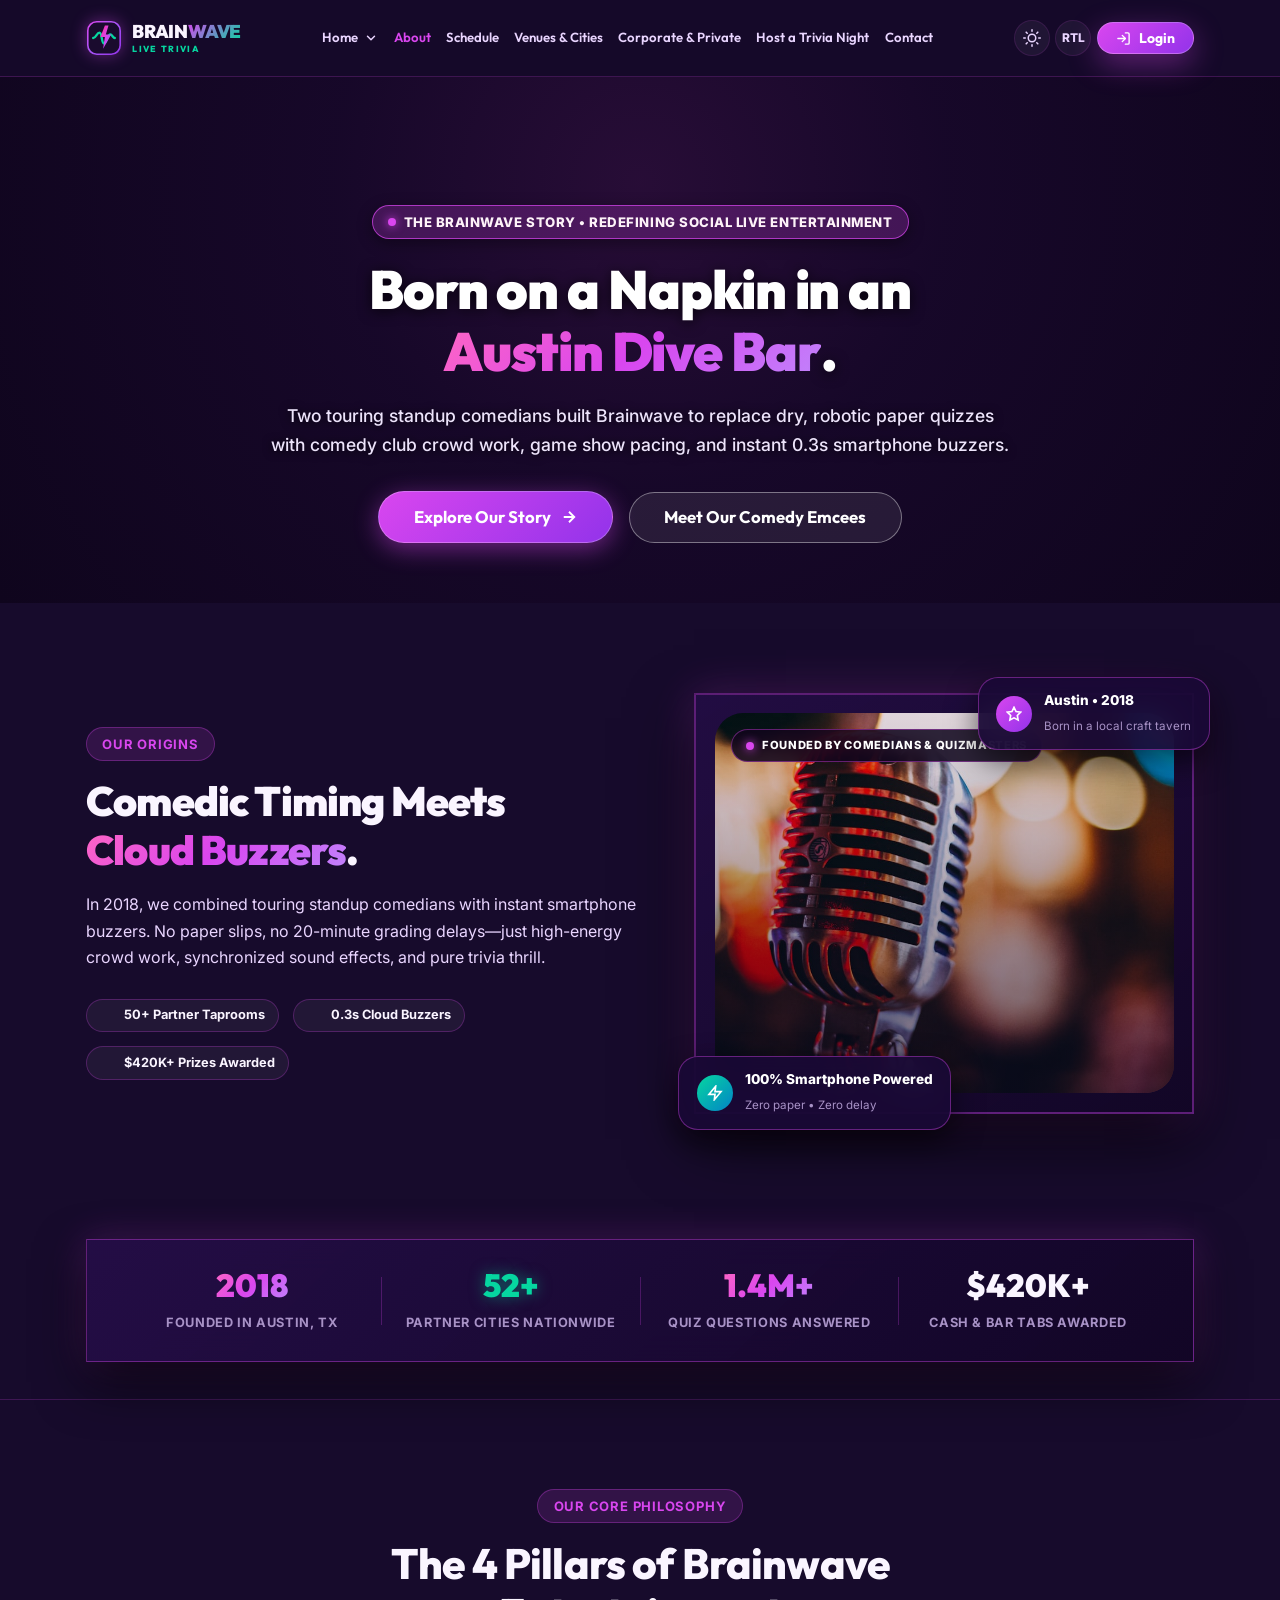
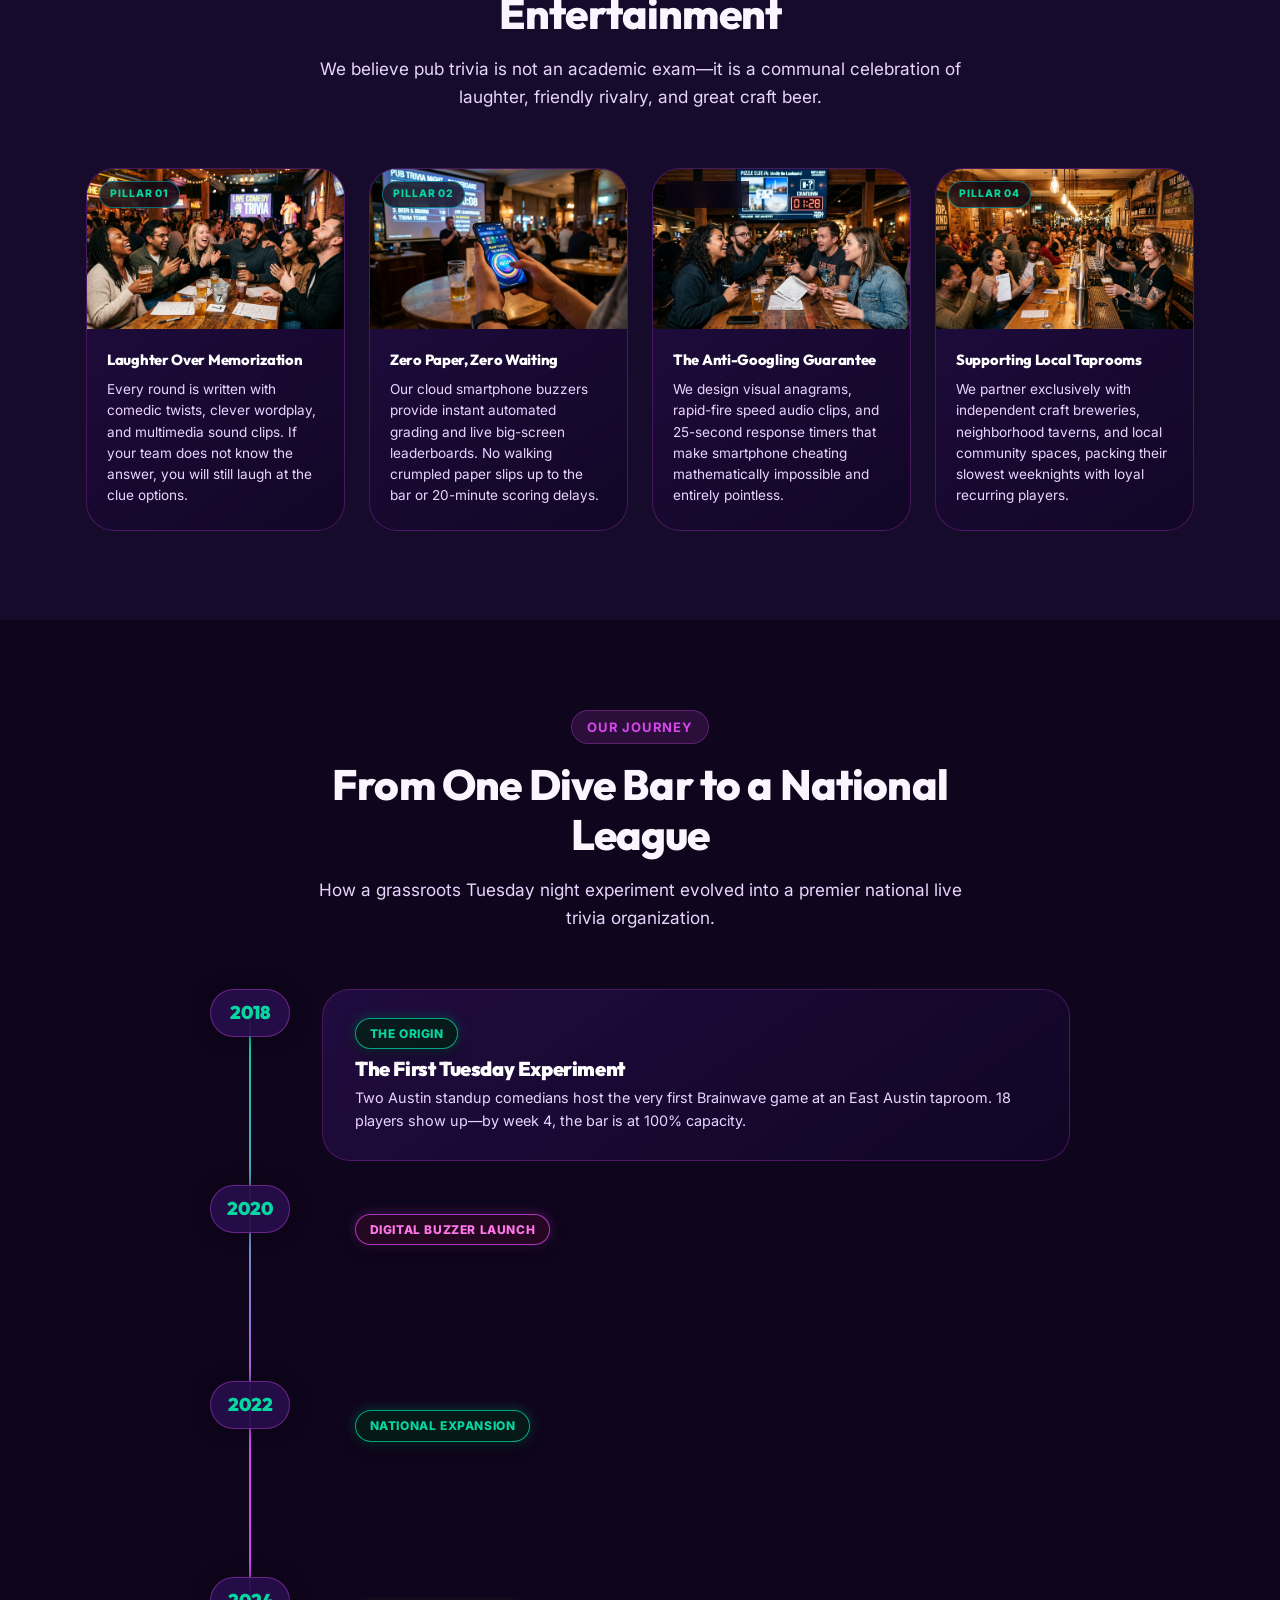
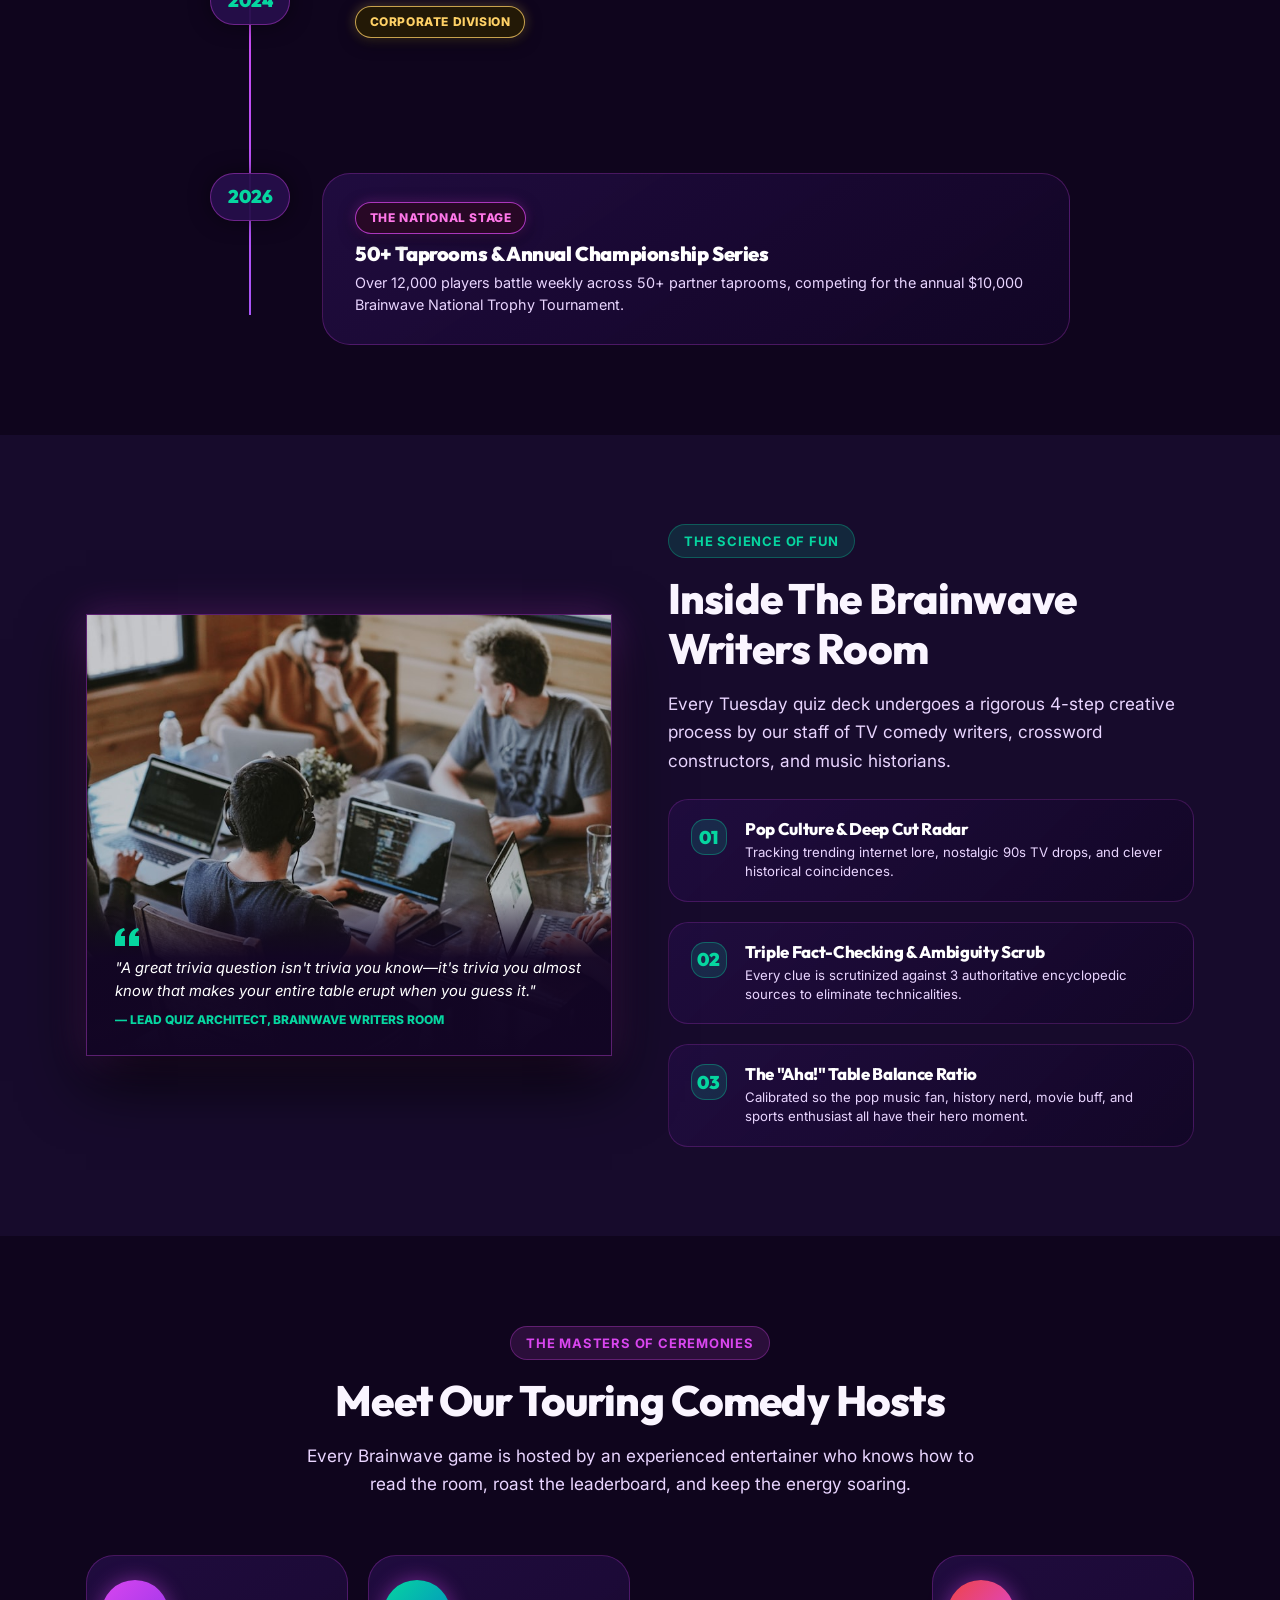
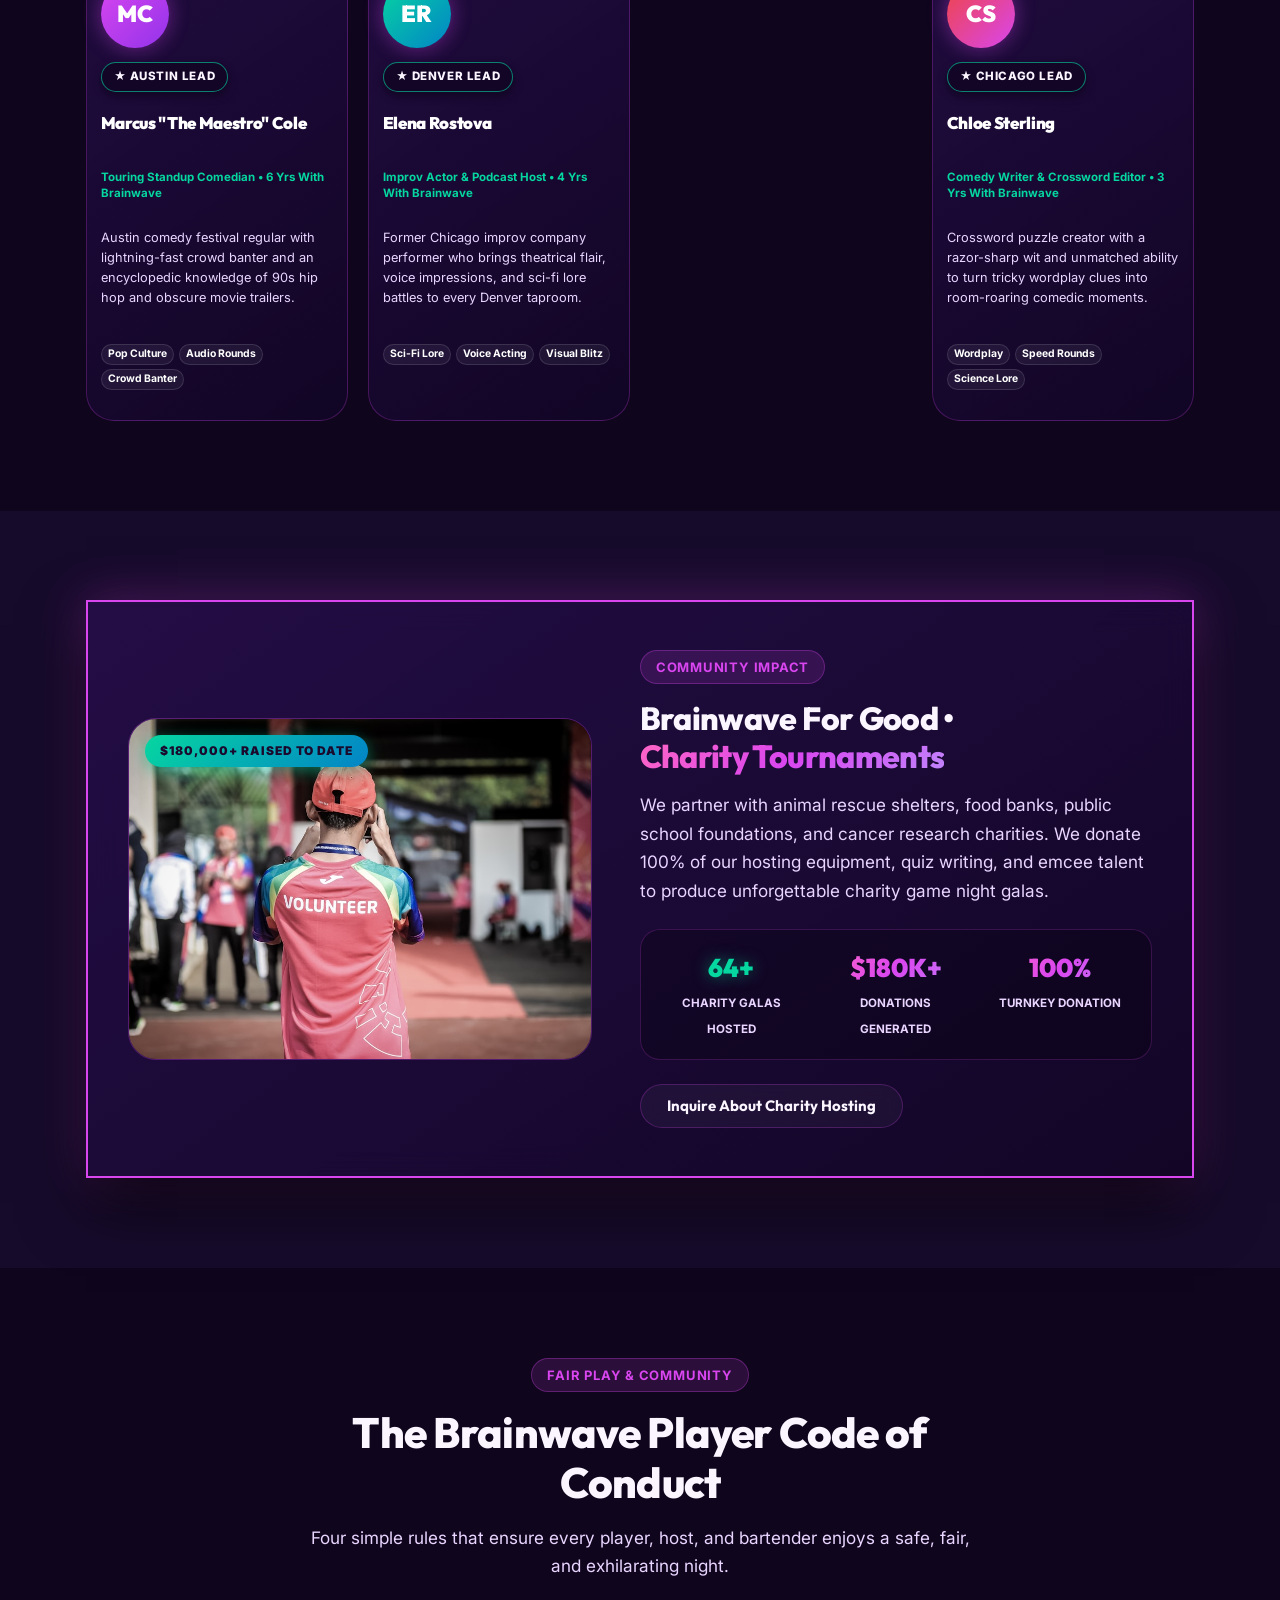
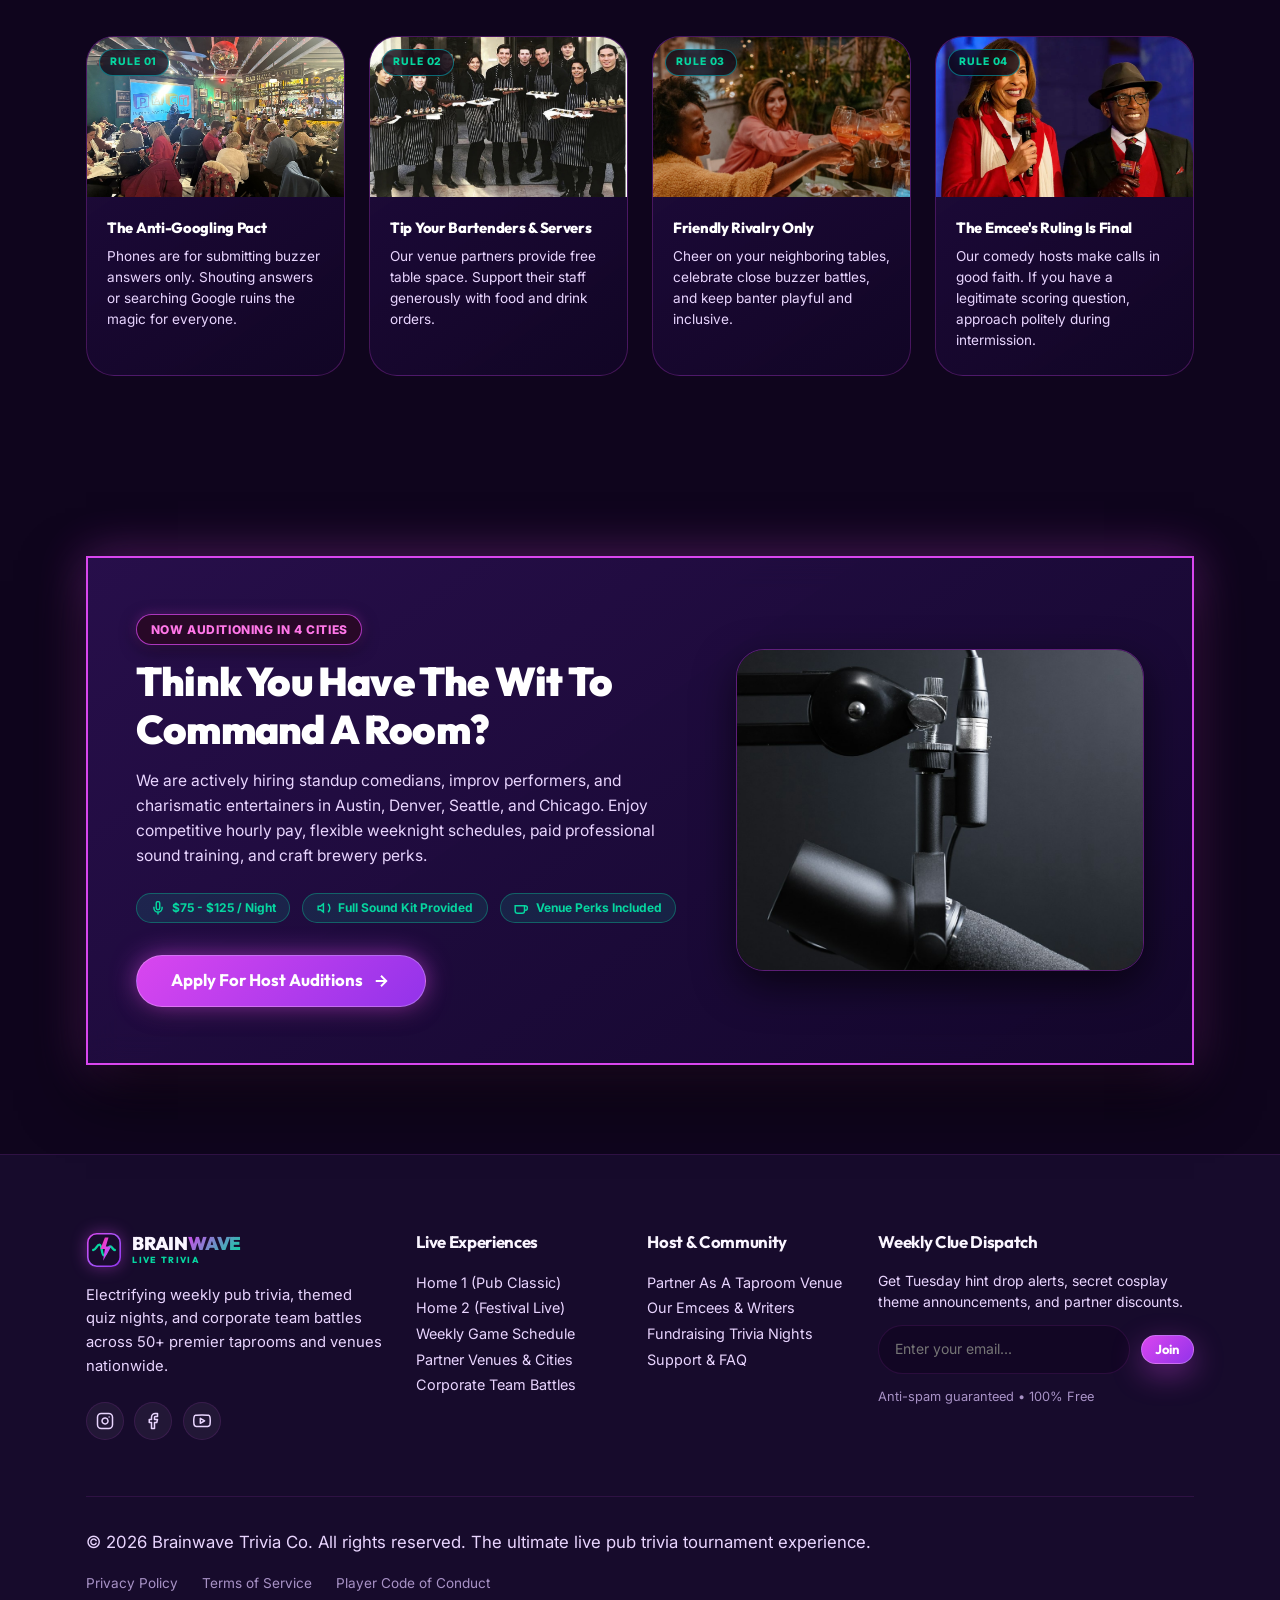
==== commit 8128f254: "first commit" ====
--- a/about.html
+++ b/about.html
@@ -257,39 +257,60 @@
   <main id="mainContent">
 
     <!-- =========================================================================
-         SECTION 1: HERO STORYTELLING BANNER WITH 2-COLUMN SHOWCASE & MILESTONE RIBBON
+         SECTION 1: HERO STORYTELLING PAGE BANNER
          ========================================================================= -->
-    <section class="about-hero-section" id="aboutHero">
+    <section class="page-hero-banner about-hero-banner" id="aboutHero">
       <div class="hero-ambient-orb about-orb-1" aria-hidden="true"></div>
       <div class="hero-ambient-orb about-orb-2" aria-hidden="true"></div>
 
+      <div class="container">
+        <div class="page-hero-content reveal-on-scroll">
+          <div class="section-tag tag-magenta">
+            <span class="pulse-dot"></span>
+            <span>The Brainwave Story &bull; Redefining Social Live Entertainment</span>
+          </div>
+
+          <h1 class="page-hero-title">
+            Born on a Napkin in an <span class="text-gradient-brand">Austin Dive Bar</span>.
+          </h1>
+
+          <p class="page-hero-subtitle">
+            Two touring standup comedians built Brainwave to replace dry, robotic paper quizzes with comedy club crowd work, game show pacing, and instant 0.3s smartphone buzzers.
+          </p>
+
+          <div class="hero-actions page-hero-actions">
+            <a href="#aboutShowcase" class="btn btn-primary btn-lg glow-btn">
+              <span>Explore Our Story</span>
+              <svg width="18" height="18" viewBox="0 0 24 24" fill="none" stroke="currentColor" stroke-width="2.5"><line x1="5" y1="12" x2="19" y2="12"></line><polyline points="12 5 19 12 12 19"></polyline></svg>
+            </a>
+            <a href="#emceeRoster" class="btn btn-outline btn-lg">
+              <span>Meet Our Comedy Emcees</span>
+            </a>
+          </div>
+        </div>
+      </div>
+    </section>
+
+    <!-- =========================================================================
+         SECTION 2: STORY SHOWCASE & FOUNDERS STAGE
+         ========================================================================= -->
+    <section class="section-py" id="aboutShowcase" style="background-color: var(--bg-surface);">
       <div class="container">
         <div class="about-hero-grid reveal-on-scroll">
           
-          <!-- Left Column: Story & Hero Typography -->
+          <!-- Left Column: Story Details & Highlight Pills -->
           <div class="about-hero-left">
-            <div class="section-tag tag-magenta" style="margin-bottom:1.25rem;">
-              <span class="pulse-dot"></span>
-              <span>The Brainwave Story &bull; Redefining Social Live Entertainment</span>
-            </div>
-
-            <h1 class="about-hero-title">
-              Born on a Napkin in an Austin Dive Bar. Now <span class="text-gradient-brand">Electrifying 50+ Taprooms</span> Nationwide.
-            </h1>
-
-            <p class="about-hero-subtitle">
-              In 2018, two touring standup comedians got fed up with dry, robotic pub trivia filled with crumpled paper slips and 20-minute grading delays. We built Brainwave to combine comedy club crowd work, television game show pacing, and instant smartphone buzzers into the ultimate weekly social ritual.
+            <div class="section-tag tag-cyan" style="margin-bottom:1rem;">
+              <span>Our Origins</span>
+            </div>
+
+            <h2 style="font-size: clamp(1.9rem, 3.2vw, 2.6rem); font-weight:900; line-height: 1.2; margin-bottom:1rem;">
+              Comedic Timing Meets <span class="text-gradient-brand">Cloud Buzzers</span>.
+            </h2>
+
+            <p style="font-size:1rem; color:var(--text-secondary); line-height:1.65; margin-bottom:1.75rem;">
+              In 2018, we combined touring standup comedians with instant smartphone buzzers. No paper slips, no 20-minute grading delays—just high-energy crowd work, synchronized sound effects, and pure trivia thrill.
             </p>
-
-            <div class="hero-actions" style="margin-bottom:2.25rem;">
-              <a href="#emceeRoster" class="btn btn-primary btn-lg glow-btn">
-                <span>Meet Our Comedy Emcees</span>
-                <svg width="18" height="18" viewBox="0 0 24 24" fill="none" stroke="currentColor" stroke-width="2.5"><line x1="5" y1="12" x2="19" y2="12"></line><polyline points="12 5 19 12 12 19"></polyline></svg>
-              </a>
-              <a href="#writersRoom" class="btn btn-outline btn-lg">
-                <span>Inside The Writers Room</span>
-              </a>
-            </div>
 
             <div class="about-hero-highlights">
               <div class="about-highlight-pill">
@@ -344,9 +365,13 @@
           </div>
 
         </div>
-
-        <!-- 4-Item Milestone Proof Ribbon -->
-        <div class="about-metric-banner reveal-on-scroll">
+      </div>
+    </section>
+
+    <!-- Milestone Proof Ribbon -->
+    <section class="section-metric-strip" style="background-color: var(--bg-surface); padding: 2.25rem 0; border-bottom: 1px solid rgba(217, 70, 239, 0.2);">
+      <div class="container">
+        <div class="about-metric-banner reveal-on-scroll" style="margin-top: 0;">
           <div class="about-metric-item">
             <span class="metric-num text-gradient-brand">2018</span>
             <span class="metric-label">Founded in Austin, TX</span>
@@ -367,7 +392,6 @@
             <span class="metric-label">Cash &amp; Bar Tabs Awarded</span>
           </div>
         </div>
-
       </div>
     </section>
 
@@ -389,48 +413,60 @@
 
         <div class="philosophy-bento-grid reveal-on-scroll">
           
+          <!-- Pillar 1 -->
           <div class="pillar-card">
-            <div class="pillar-icon-badge">
-              <svg width="24" height="24" viewBox="0 0 24 24" fill="none" stroke="currentColor" stroke-width="2" stroke-linecap="round" stroke-linejoin="round"><circle cx="12" cy="12" r="10"></circle><path d="M8 14s1.5 2 4 2 4-2 4-2"></path><line x1="9" y1="9" x2="9.01" y2="9"></line><line x1="15" y1="9" x2="15.01" y2="9"></line></svg>
-            </div>
-            <span class="pillar-tag">PILLAR 01</span>
-            <h3 class="pillar-title">Laughter Over Memorization</h3>
-            <p class="pillar-desc">
-              Every round is written with comedic twists, clever wordplay, and multimedia sound clips. If your team does not know the answer, you will still laugh at the clue options.
-            </p>
-          </div>
-
+            <div class="pillar-media">
+              <img src="assets/images/about/pillar-laughter.jpg" alt="Laughter Over Memorization comedy pub trivia" class="pillar-img" loading="lazy">
+              <span class="pillar-tag">PILLAR 01</span>
+            </div>
+            <div class="pillar-body">
+              <h3 class="pillar-title">Laughter Over Memorization</h3>
+              <p class="pillar-desc">
+                Every round is written with comedic twists, clever wordplay, and multimedia sound clips. If your team does not know the answer, you will still laugh at the clue options.
+              </p>
+            </div>
+          </div>
+
+          <!-- Pillar 2 -->
           <div class="pillar-card">
-            <div class="pillar-icon-badge">
-              <svg width="24" height="24" viewBox="0 0 24 24" fill="none" stroke="currentColor" stroke-width="2" stroke-linecap="round" stroke-linejoin="round"><polygon points="13 2 3 14 12 14 11 22 21 10 12 10 13 2"></polygon></svg>
-            </div>
-            <span class="pillar-tag">PILLAR 02</span>
-            <h3 class="pillar-title">Zero Paper, Zero Waiting</h3>
-            <p class="pillar-desc">
-              Our cloud smartphone buzzers provide instant automated grading and live big-screen leaderboards. No walking crumpled paper slips up to the bar or 20-minute scoring delays.
-            </p>
-          </div>
-
+            <div class="pillar-media">
+              <img src="assets/images/about/pillar-buzzers.jpg" alt="Zero Paper, Zero Waiting digital smartphone buzzers" class="pillar-img" loading="lazy">
+              <span class="pillar-tag">PILLAR 02</span>
+            </div>
+            <div class="pillar-body">
+              <h3 class="pillar-title">Zero Paper, Zero Waiting</h3>
+              <p class="pillar-desc">
+                Our cloud smartphone buzzers provide instant automated grading and live big-screen leaderboards. No walking crumpled paper slips up to the bar or 20-minute scoring delays.
+              </p>
+            </div>
+          </div>
+
+          <!-- Pillar 3 -->
           <div class="pillar-card">
-            <div class="pillar-icon-badge">
-              <svg width="24" height="24" viewBox="0 0 24 24" fill="none" stroke="currentColor" stroke-width="2" stroke-linecap="round" stroke-linejoin="round"><path d="M12 22s8-4 8-10V5l-8-3-8 3v7c0 6 8 10 8 10z"></path><polyline points="9 12 11 14 15 10"></polyline></svg>
-            </div>
-            <span class="pillar-tag">PILLAR 03</span>
-            <h3 class="pillar-title">The Anti-Googling Guarantee</h3>
-            <p class="pillar-desc">
-              We design visual anagrams, rapid-fire speed audio clips, and 25-second response timers that make smartphone cheating mathematically impossible and entirely pointless.
-            </p>
-          </div>
-
+            <div class="pillar-media">
+              <img src="assets/images/about/pillar-anti-cheating.jpg" alt="The Anti-Googling Guarantee rapid visual clues" class="pillar-img" loading="lazy">
+              <span class="pillar-tag">PILLAR 03</span>
+            </div>
+            <div class="pillar-body">
+              <h3 class="pillar-title">The Anti-Googling Guarantee</h3>
+              <p class="pillar-desc">
+                We design visual anagrams, rapid-fire speed audio clips, and 25-second response timers that make smartphone cheating mathematically impossible and entirely pointless.
+              </p>
+            </div>
+          </div>
+
+          <!-- Pillar 4 -->
           <div class="pillar-card">
-            <div class="pillar-icon-badge">
-              <svg width="24" height="24" viewBox="0 0 24 24" fill="none" stroke="currentColor" stroke-width="2" stroke-linecap="round" stroke-linejoin="round"><path d="M18 8h1a4 4 0 0 1 0 8h-1"></path><path d="M2 8h16v9a4 4 0 0 1-4 4H6a4 4 0 0 1-4-4V8z"></path><line x1="6" y1="1" x2="6" y2="4"></line><line x1="10" y1="1" x2="10" y2="4"></line><line x1="14" y1="1" x2="14" y2="4"></line></svg>
-            </div>
-            <span class="pillar-tag">PILLAR 04</span>
-            <h3 class="pillar-title">Supporting Local Taprooms</h3>
-            <p class="pillar-desc">
-              We partner exclusively with independent craft breweries, neighborhood taverns, and local community spaces, packing their slowest weeknights with loyal recurring players.
-            </p>
+            <div class="pillar-media">
+              <img src="assets/images/about/pillar-taproom.jpg" alt="Supporting Local Taprooms independent brewery partners" class="pillar-img" loading="lazy">
+              <span class="pillar-tag">PILLAR 04</span>
+            </div>
+            <div class="pillar-body">
+              <h3 class="pillar-title">Supporting Local Taprooms</h3>
+              <p class="pillar-desc">
+                We partner exclusively with independent craft breweries, neighborhood taverns, and local community spaces, packing their slowest weeknights with loyal recurring players.
+              </p>
+            </div>
           </div>
 
         </div>
@@ -737,28 +773,52 @@
 
         <div class="conduct-grid reveal-on-scroll">
           
+          <!-- Rule 1 -->
           <div class="conduct-card">
-            <div class="conduct-num">01</div>
-            <h4>The Anti-Googling Pact</h4>
-            <p>Phones are for submitting buzzer answers only. Shouting answers or searching Google ruins the magic for everyone.</p>
-          </div>
-
+            <div class="conduct-media">
+              <img src="assets/images/about/conduct-anti-googling.jpg" alt="The Anti-Googling Pact pub screen presentation" class="conduct-img" loading="lazy">
+              <span class="conduct-tag">RULE 01</span>
+            </div>
+            <div class="conduct-body">
+              <h4 class="conduct-title">The Anti-Googling Pact</h4>
+              <p class="conduct-desc">Phones are for submitting buzzer answers only. Shouting answers or searching Google ruins the magic for everyone.</p>
+            </div>
+          </div>
+
+          <!-- Rule 2 -->
           <div class="conduct-card">
-            <div class="conduct-num">02</div>
-            <h4>Tip Your Bartenders &amp; Servers</h4>
-            <p>Our venue partners provide free table space. Support their staff generously with food and drink orders.</p>
-          </div>
-
+            <div class="conduct-media">
+              <img src="assets/images/about/conduct-tip-bartenders.jpg" alt="Tip Your Bartenders and Servers catering staff team" class="conduct-img" loading="lazy">
+              <span class="conduct-tag">RULE 02</span>
+            </div>
+            <div class="conduct-body">
+              <h4 class="conduct-title">Tip Your Bartenders &amp; Servers</h4>
+              <p class="conduct-desc">Our venue partners provide free table space. Support their staff generously with food and drink orders.</p>
+            </div>
+          </div>
+
+          <!-- Rule 3 -->
           <div class="conduct-card">
-            <div class="conduct-num">03</div>
-            <h4>Friendly Rivalry Only</h4>
-            <p>Cheer on your neighboring tables, celebrate close buzzer battles, and keep banter playful and inclusive.</p>
-          </div>
-
+            <div class="conduct-media">
+              <img src="assets/images/about/conduct-friendly-rivalry.jpg" alt="Friendly Rivalry Only friends toasting drinks" class="conduct-img" loading="lazy">
+              <span class="conduct-tag">RULE 03</span>
+            </div>
+            <div class="conduct-body">
+              <h4 class="conduct-title">Friendly Rivalry Only</h4>
+              <p class="conduct-desc">Cheer on your neighboring tables, celebrate close buzzer battles, and keep banter playful and inclusive.</p>
+            </div>
+          </div>
+
+          <!-- Rule 4 -->
           <div class="conduct-card">
-            <div class="conduct-num">04</div>
-            <h4>The Emcee's Ruling Is Final</h4>
-            <p>Our comedy hosts make calls in good faith. If you have a legitimate scoring question, approach politely during intermission.</p>
+            <div class="conduct-media">
+              <img src="assets/images/about/conduct-emcee-ruling.png" alt="The Emcees Ruling Is Final comedy hosts on stage" class="conduct-img" loading="lazy">
+              <span class="conduct-tag">RULE 04</span>
+            </div>
+            <div class="conduct-body">
+              <h4 class="conduct-title">The Emcee's Ruling Is Final</h4>
+              <p class="conduct-desc">Our comedy hosts make calls in good faith. If you have a legitimate scoring question, approach politely during intermission.</p>
+            </div>
           </div>
 
         </div>
--- a/assets/css/style.css
+++ b/assets/css/style.css
@@ -1025,36 +1025,69 @@
   margin-top: 0;
 }
 
-/* Category Pill Tags */
+/* Category Pill Tags & Vibrant Image Badges */
 .category-pill {
   display: inline-flex;
   align-items: center;
   gap: 0.35rem;
   font-size: 0.75rem;
-  font-weight: 700;
-  padding: 0.25rem 0.65rem;
+  font-weight: 800;
+  letter-spacing: 0.05em;
+  padding: 0.32rem 0.85rem;
   border-radius: var(--radius-full);
-  background: rgba(217, 70, 239, 0.14);
-  color: var(--brand-primary);
-  border: 1px solid rgba(217, 70, 239, 0.28);
-}
-
-.category-pill.pill-violet {
-  background: rgba(168, 85, 247, 0.14);
-  color: var(--brand-accent);
-  border-color: rgba(168, 85, 247, 0.28);
-}
-
-.category-pill.pill-mint {
-  background: rgba(6, 214, 160, 0.14);
-  color: var(--brand-cyan);
-  border-color: rgba(6, 214, 160, 0.28);
-}
-
-.category-pill.pill-coral {
-  background: rgba(255, 51, 102, 0.14);
-  color: var(--brand-coral);
-  border-color: rgba(255, 51, 102, 0.28);
+  background: rgba(18, 6, 38, 0.88);
+  color: #FFFFFF;
+  border: 1.5px solid rgba(217, 70, 239, 0.6);
+  box-shadow: 0 4px 16px rgba(0, 0, 0, 0.6), inset 0 1px 0 rgba(255, 255, 255, 0.15);
+  backdrop-filter: blur(12px);
+  width: fit-content;
+  max-width: fit-content;
+  align-self: flex-start;
+  text-transform: uppercase;
+}
+
+.category-pill.pill-violet,
+.pill-violet {
+  background: rgba(26, 8, 48, 0.9) !important;
+  color: #D8B4FE !important;
+  border-color: rgba(168, 85, 247, 0.75) !important;
+  box-shadow: 0 4px 16px rgba(0, 0, 0, 0.6), 0 0 12px rgba(168, 85, 247, 0.35) !important;
+}
+
+.category-pill.pill-mint,
+.pill-mint,
+.category-pill.pill-cyan,
+.pill-cyan {
+  background: rgba(6, 28, 24, 0.9) !important;
+  color: #06D6A0 !important;
+  border-color: rgba(6, 214, 160, 0.75) !important;
+  box-shadow: 0 4px 16px rgba(0, 0, 0, 0.6), 0 0 12px rgba(6, 214, 160, 0.35) !important;
+}
+
+.category-pill.pill-magenta,
+.pill-magenta {
+  background: rgba(42, 8, 36, 0.9) !important;
+  color: #FF77E9 !important;
+  border-color: rgba(217, 70, 239, 0.75) !important;
+  box-shadow: 0 4px 16px rgba(0, 0, 0, 0.6), 0 0 12px rgba(217, 70, 239, 0.35) !important;
+}
+
+.category-pill.pill-coral,
+.pill-coral {
+  background: rgba(45, 10, 20, 0.9) !important;
+  color: #FF5E86 !important;
+  border-color: rgba(255, 51, 102, 0.75) !important;
+  box-shadow: 0 4px 16px rgba(0, 0, 0, 0.6), 0 0 12px rgba(255, 51, 102, 0.35) !important;
+}
+
+.category-pill.pill-yellow,
+.pill-yellow,
+.category-pill.pill-gold,
+.pill-gold {
+  background: rgba(38, 28, 5, 0.9) !important;
+  color: #FFD166 !important;
+  border-color: rgba(255, 209, 102, 0.75) !important;
+  box-shadow: 0 4px 16px rgba(0, 0, 0, 0.6), 0 0 12px rgba(255, 209, 102, 0.35) !important;
 }
 
 /* --------------------------------------------------------------------------
@@ -2166,7 +2199,7 @@
   font-weight: 800;
   margin-bottom: 0.75rem;
   color: #FFFFFF;
-  min-height: 2.2rem;
+  min-height: 3.5rem;
   display: flex;
   align-items: flex-start;
   line-height: 1.25;
@@ -2178,6 +2211,7 @@
   line-height: 1.6;
   margin-bottom: 0;
   flex: 1 1 auto;
+  min-height: 5.5rem;
 }
 
 .bento-round-footer {
@@ -2193,6 +2227,11 @@
   margin-top: auto;
   flex-shrink: 0;
   box-sizing: border-box;
+  white-space: nowrap;
+}
+
+.bento-round-footer svg {
+  flex-shrink: 0;
 }
 
 /* Section 5: Modern 3D Flip Clue Cards */
@@ -2204,7 +2243,7 @@
 
 .theme-flip-card-wrap {
   perspective: 1200px;
-  min-height: 360px;
+  min-height: 425px;
 }
 
 .theme-flip-card-inner {
@@ -2229,7 +2268,7 @@
   -webkit-backface-visibility: hidden;
   border-radius: var(--radius-xl);
   border: 1.5px solid rgba(217, 70, 239, 0.35);
-  padding: 2rem;
+  padding: 1.25rem 1.25rem 1.35rem;
   display: flex;
   flex-direction: column;
   backdrop-filter: blur(16px);
@@ -2244,6 +2283,45 @@
   border-color: var(--brand-primary);
   transform: translateY(-5px);
   box-shadow: 0 25px 50px rgba(0, 0, 0, 0.7), 0 0 35px rgba(217, 70, 239, 0.4);
+}
+
+.theme-card-media {
+  position: relative;
+  width: 100%;
+  height: 165px;
+  border-radius: var(--radius-lg);
+  overflow: hidden;
+  margin-bottom: 0.95rem;
+  background: rgba(0, 0, 0, 0.4);
+  border: 1px solid rgba(217, 70, 239, 0.25);
+  flex-shrink: 0;
+}
+
+.theme-card-media img {
+  width: 100%;
+  height: 100%;
+  object-fit: cover;
+  display: block;
+  transition: transform var(--transition-smooth);
+}
+
+.theme-flip-card-wrap:hover .theme-card-media img {
+  transform: scale(1.06);
+}
+
+.theme-card-front h3 {
+  font-size: 1.22rem;
+  font-weight: 800;
+  margin: 0.35rem 0 0.35rem;
+  line-height: 1.3;
+}
+
+.theme-card-front p {
+  font-size: 0.875rem;
+  color: var(--text-secondary);
+  line-height: 1.5;
+  margin-bottom: 1.15rem;
+  flex-grow: 0;
 }
 
 .theme-card-back {
@@ -2254,6 +2332,7 @@
   justify-content: center;
   align-items: center;
   text-align: center;
+  padding: 1.75rem 1.35rem;
 }
 
 .theme-icon-wrap {
@@ -2270,7 +2349,7 @@
 }
 
 .theme-flip-btn {
-  margin-top: 1.25rem;
+  margin-top: auto;
   width: 100%;
 }
 
@@ -3520,37 +3599,68 @@
 
 .flightboard-row {
   display: grid;
-  grid-template-columns: 100px 1.5fr 120px 180px 140px;
+  grid-template-columns: 140px 1.4fr 110px 170px 130px;
   align-items: center;
   gap: 1.5rem;
   background: linear-gradient(135deg, rgba(38, 14, 74, 0.75) 0%, rgba(20, 7, 42, 0.85) 100%);
   border: 1.5px solid rgba(217, 70, 239, 0.25);
-  border-radius: var(--radius-lg);
-  padding: 1.25rem 1.75rem;
+  border-radius: var(--radius-xl);
+  padding: 1rem 1.35rem;
   transition: all var(--transition-normal);
   backdrop-filter: blur(12px);
+  position: relative;
+  overflow: hidden;
 }
 
 .flightboard-row:hover {
   border-color: var(--brand-primary);
   transform: translateX(6px);
-  box-shadow: 0 10px 30px rgba(0, 0, 0, 0.5), 0 0 25px rgba(217, 70, 239, 0.25);
-}
-
-.flightboard-date {
+  box-shadow: 0 12px 35px rgba(0, 0, 0, 0.5), 0 0 25px rgba(217, 70, 239, 0.25);
+}
+
+.flightboard-media {
+  position: relative;
+  width: 100%;
+  height: 90px;
+  border-radius: var(--radius-md);
+  overflow: hidden;
+  border: 1.5px solid rgba(217, 70, 239, 0.35);
+  flex-shrink: 0;
+  box-shadow: 0 4px 15px rgba(0, 0, 0, 0.35);
+}
+
+.flightboard-img {
+  width: 100%;
+  height: 100%;
+  object-fit: cover;
+  display: block;
+  transition: transform var(--transition-smooth);
+}
+
+.flightboard-row:hover .flightboard-img {
+  transform: scale(1.08);
+}
+
+.flightboard-date-badge {
+  position: absolute;
+  top: 6px;
+  left: 6px;
   display: flex;
   flex-direction: column;
   align-items: center;
   justify-content: center;
-  background: rgba(217, 70, 239, 0.15);
-  border: 1px solid rgba(217, 70, 239, 0.35);
-  border-radius: var(--radius-md);
-  padding: 0.6rem 0.5rem;
-  text-align: center;
+  background: rgba(18, 6, 38, 0.88);
+  border: 1px solid rgba(217, 70, 239, 0.6);
+  border-radius: 6px;
+  padding: 0.25rem 0.5rem;
+  line-height: 1;
+  backdrop-filter: blur(8px);
+  box-shadow: 0 4px 10px rgba(0, 0, 0, 0.5);
+  z-index: 2;
 }
 
 .fb-month {
-  font-size: 0.7rem;
+  font-size: 0.65rem;
   font-weight: 800;
   color: var(--brand-primary);
   letter-spacing: 0.08em;
@@ -3558,24 +3668,40 @@
 
 .fb-day {
   font-family: var(--font-heading);
-  font-size: 1.5rem;
+  font-size: 1.15rem;
   font-weight: 900;
   color: #FFFFFF;
   line-height: 1;
-  margin: 0.15rem 0;
-}
-
-.fb-time {
-  font-size: 0.65rem;
-  color: var(--text-muted);
+  margin-top: 0.15rem;
+}
+
+.fb-badge-row {
+  display: flex;
+  align-items: center;
+  gap: 0.5rem;
+  flex-wrap: wrap;
+  margin-bottom: 0.25rem;
+}
+
+.fb-time-chip {
+  display: inline-flex;
+  align-items: center;
+  gap: 0.3rem;
+  font-size: 0.72rem;
   font-weight: 700;
+  color: var(--brand-cyan);
+  background: rgba(6, 214, 160, 0.1);
+  border: 1px solid rgba(6, 214, 160, 0.25);
+  padding: 0.15rem 0.5rem;
+  border-radius: var(--radius-full);
 }
 
 .flightboard-venue .fb-title {
-  font-size: 1.15rem;
+  font-size: 1.1rem;
   font-weight: 800;
   color: #FFFFFF;
-  margin: 0.2rem 0 0.3rem;
+  margin: 0.2rem 0 0.25rem;
+  line-height: 1.25;
 }
 
 .flightboard-venue .fb-loc {
@@ -3586,12 +3712,22 @@
   color: var(--text-secondary);
 }
 
+.flightboard-venue .fb-loc svg {
+  color: var(--brand-primary);
+  flex-shrink: 0;
+}
+
 .flightboard-prize {
   text-align: center;
-  padding: 0.5rem;
+  padding: 0.6rem 0.5rem;
   background: rgba(217, 70, 239, 0.1);
   border: 1px solid rgba(217, 70, 239, 0.3);
   border-radius: var(--radius-md);
+  display: flex;
+  flex-direction: column;
+  justify-content: center;
+  align-items: center;
+  min-width: 95px;
 }
 
 .fb-prize-val {
@@ -3604,7 +3740,7 @@
   background-clip: text;
   color: transparent;
   display: block;
-  line-height: 1;
+  line-height: 1.1;
 }
 
 .fb-prize-label {
@@ -3612,6 +3748,8 @@
   font-weight: 800;
   color: var(--text-muted);
   text-transform: uppercase;
+  letter-spacing: 0.04em;
+  margin-top: 0.2rem;
 }
 
 .flightboard-capacity .fb-cap-bar {
@@ -3632,6 +3770,79 @@
 .flightboard-capacity .fb-cap-text {
   font-size: 0.75rem;
   color: var(--text-secondary);
+  white-space: nowrap;
+}
+
+/* Light Mode Overrides for Flightboard Matrix */
+[data-theme="light"] .flightboard-row {
+  background: #FFFFFF;
+  border-color: rgba(217, 70, 239, 0.22);
+  box-shadow: 0 8px 24px rgba(76, 45, 116, 0.08);
+}
+
+[data-theme="light"] .flightboard-row:hover {
+  background: #FAF7FD;
+  border-color: var(--brand-primary);
+  box-shadow: 0 12px 35px rgba(217, 70, 239, 0.18);
+}
+
+[data-theme="light"] .flightboard-media {
+  border-color: rgba(217, 70, 239, 0.3);
+}
+
+[data-theme="light"] .flightboard-date-badge {
+  background: rgba(255, 255, 255, 0.95);
+  border-color: rgba(217, 70, 239, 0.4);
+  box-shadow: 0 4px 12px rgba(76, 45, 116, 0.12);
+}
+
+[data-theme="light"] .flightboard-date-badge .fb-month {
+  color: #9333EA;
+}
+
+[data-theme="light"] .flightboard-date-badge .fb-day {
+  color: #1A0B2E;
+}
+
+[data-theme="light"] .flightboard-venue .fb-title {
+  color: #1A0B2E;
+}
+
+[data-theme="light"] .flightboard-venue .fb-loc {
+  color: #4C2D74;
+}
+
+[data-theme="light"] .flightboard-prize {
+  background: #FAF7FD;
+  border-color: rgba(217, 70, 239, 0.25);
+}
+
+[data-theme="light"] .flightboard-capacity .fb-cap-bar {
+  background: #E9D5FF;
+}
+
+[data-theme="light"] .flightboard-capacity .fb-cap-text {
+  color: #4C2D74;
+}
+
+[data-theme="light"] .flightboard-filter-strip {
+  background: #FFFFFF;
+  border-color: rgba(217, 70, 239, 0.25);
+  box-shadow: 0 4px 15px rgba(76, 45, 116, 0.06);
+}
+
+[data-theme="light"] .tour-filter-btn {
+  color: #4C2D74;
+}
+
+[data-theme="light"] .tour-filter-btn:hover {
+  color: #1A0B2E;
+  background: #F3E8FF;
+}
+
+[data-theme="light"] .tour-filter-btn.active {
+  color: #FFFFFF;
+  background: linear-gradient(135deg, var(--brand-primary), var(--brand-accent));
 }
 
 /* Home 2 Section 4: Horizontal Tournament Circuit Pipeline */
@@ -3788,177 +3999,174 @@
   flex-shrink: 0;
 }
 
-/* Home 2 Section 5: Themed Cosplay Vault Split Showcase */
-.vault-split-showcase {
+/* Home 2 Section 5: Themed Cosplay Vault 5 Horizontal Cards Grid */
+.vault-cards-grid {
   display: grid;
-  grid-template-columns: 0.95fr 1.05fr;
-  gap: 2rem;
+  grid-template-columns: repeat(5, 1fr);
+  gap: 1rem;
   align-items: stretch;
 }
 
-.vault-selector-list {
+.vault-theme-card {
+  background: linear-gradient(145deg, rgba(38, 14, 74, 0.75) 0%, rgba(18, 6, 38, 0.9) 100%);
+  border: 1.5px solid rgba(217, 70, 239, 0.28);
+  border-radius: var(--radius-xl);
+  overflow: hidden;
   display: flex;
   flex-direction: column;
-  justify-content: space-evenly;
   height: 100%;
-  gap: 0.85rem;
-}
-
-.vault-selector-item {
-  display: flex;
-  gap: 1rem;
-  align-items: center;
-  background: linear-gradient(135deg, rgba(36, 14, 70, 0.6) 0%, rgba(18, 6, 38, 0.8) 100%);
-  border: 1.5px solid rgba(217, 70, 239, 0.25);
-  border-radius: var(--radius-lg);
-  padding: 1.25rem 1.35rem;
-  cursor: pointer;
   transition: all var(--transition-normal);
-}
-
-.vault-selector-item:hover {
+  backdrop-filter: blur(12px);
+  position: relative;
+  box-shadow: 0 10px 30px rgba(0, 0, 0, 0.4);
+}
+
+.vault-theme-card:hover {
   border-color: var(--brand-primary);
-  transform: translateX(6px);
-  background: linear-gradient(135deg, rgba(48, 18, 92, 0.8) 0%, rgba(26, 9, 54, 0.9) 100%);
-}
-
-.vault-selector-item.active {
+  transform: translateY(-6px);
+  box-shadow: 0 16px 40px rgba(0, 0, 0, 0.6), 0 0 25px rgba(217, 70, 239, 0.3);
+}
+
+.vault-card-media {
+  position: relative;
+  width: 100%;
+  height: 135px;
+  overflow: hidden;
+  flex-shrink: 0;
+}
+
+.vault-card-img {
+  width: 100%;
+  height: 100%;
+  object-fit: cover;
+  display: block;
+  transition: transform var(--transition-smooth);
+}
+
+.vault-theme-card:hover .vault-card-img {
+  transform: scale(1.08);
+}
+
+.vault-card-badge {
+  position: absolute;
+  top: 8px;
+  left: 8px;
+  font-size: 0.625rem;
+  font-weight: 800;
+  letter-spacing: 0.05em;
+  padding: 0.25rem 0.55rem;
+  border-radius: var(--radius-full);
+  line-height: 1;
+  backdrop-filter: blur(8px);
+  box-shadow: 0 2px 8px rgba(0, 0, 0, 0.5);
+  z-index: 2;
+  white-space: nowrap;
+}
+
+.vault-card-body {
+  padding: 1rem 0.85rem 1.15rem;
+  display: flex;
+  flex-direction: column;
+  flex: 1 1 auto;
+  box-sizing: border-box;
+}
+
+.vault-card-title {
+  font-family: var(--font-heading);
+  font-size: 0.95rem;
+  font-weight: 800;
+  color: #FFFFFF;
+  line-height: 1.25;
+  margin: 0 0 0.35rem 0;
+  min-height: 2.5rem;
+  display: flex;
+  align-items: center;
+}
+
+.vault-card-desc {
+  font-size: 0.775rem;
+  color: var(--text-secondary);
+  line-height: 1.45;
+  margin: 0 0 0.75rem 0;
+  min-height: 3.2rem;
+  flex: 1 1 auto;
+}
+
+.vault-card-perk {
+  display: flex;
+  align-items: center;
+  justify-content: center;
+  gap: 0.35rem;
+  background: rgba(6, 214, 160, 0.1);
+  border: 1px solid rgba(6, 214, 160, 0.3);
+  color: var(--brand-cyan);
+  font-size: 0.7rem;
+  font-weight: 700;
+  padding: 0.35rem 0.45rem;
+  border-radius: var(--radius-full);
+  margin-bottom: 0.85rem;
+  width: 100%;
+  white-space: nowrap;
+  box-sizing: border-box;
+  text-align: center;
+}
+
+.vault-card-perk span:last-child {
+  white-space: nowrap;
+}
+
+.vault-card-btn {
+  width: 100%;
+  justify-content: center;
+  font-size: 0.78rem;
+  padding: 0.45rem 0.6rem;
+  border-radius: var(--radius-full);
+  margin-top: auto;
+  white-space: nowrap;
+  box-sizing: border-box;
+}
+
+.vault-card-btn svg {
+  flex-shrink: 0;
+}
+
+/* Light Mode Overrides for Vault Theme Cards */
+[data-theme="light"] .vault-theme-card {
+  background: #FFFFFF;
+  border-color: rgba(217, 70, 239, 0.22);
+  box-shadow: 0 8px 25px rgba(76, 45, 116, 0.08);
+}
+
+[data-theme="light"] .vault-theme-card:hover {
+  background: #FAF7FD;
   border-color: var(--brand-primary);
-  background: linear-gradient(135deg, rgba(65, 24, 120, 0.9) 0%, rgba(35, 12, 70, 0.95) 100%);
-  box-shadow: 0 10px 30px rgba(217, 70, 239, 0.35);
-}
-
-.vault-item-icon {
-  font-size: 1.75rem;
-  flex-shrink: 0;
-}
-
-.vault-item-cat {
-  font-size: 0.685rem;
-  font-weight: 800;
-  color: var(--brand-cyan);
-  letter-spacing: 0.08em;
-  display: block;
-}
-
-.vault-item-name {
-  font-size: 1.05rem;
-  font-weight: 800;
-  color: #FFFFFF;
-  margin: 0.15rem 0 0.25rem;
-}
-
-.vault-item-brief {
-  font-size: 0.8rem;
-  color: var(--text-secondary);
-  line-height: 1.4;
-  margin: 0;
-}
-
-.vault-stage-display {
-  background: linear-gradient(145deg, rgba(42, 16, 80, 0.85) 0%, rgba(20, 7, 44, 0.95) 100%);
-  border: 2px solid var(--brand-primary);
-  border-radius: var(--radius-xl);
-  padding: 2.25rem 2rem;
-  display: flex;
-  flex-direction: column;
-  justify-content: space-between;
-  box-shadow: 0 20px 50px rgba(0, 0, 0, 0.7), 0 0 35px rgba(217, 70, 239, 0.35);
-  backdrop-filter: blur(14px);
-}
-
-.vault-stage-header {
-  display: flex;
-  justify-content: space-between;
-  align-items: center;
-  margin-bottom: 1.25rem;
-}
-
-.vault-bonus-badge {
-  font-size: 0.75rem;
-  font-weight: 800;
-  color: #FF66C4;
-  background: rgba(217, 70, 239, 0.12);
-  padding: 0.35rem 0.75rem;
-  border-radius: var(--radius-full);
-  border: 1px solid rgba(217, 70, 239, 0.4);
-}
-
-.vault-stage-title {
-  font-size: 1.75rem;
-  font-weight: 900;
-  color: #FFFFFF;
-  margin-bottom: 0.85rem;
-  line-height: 1.25;
-}
-
-.vault-stage-desc {
-  font-size: 0.95rem;
-  color: var(--text-secondary);
-  line-height: 1.6;
-  margin-bottom: 1.5rem;
-}
-
-.vault-perks-row {
-  display: grid;
-  grid-template-columns: repeat(3, 1fr);
-  gap: 1rem;
-  background: rgba(255, 255, 255, 0.05);
-  border: 1px solid rgba(217, 70, 239, 0.2);
-  border-radius: var(--radius-md);
-  padding: 1rem;
-  margin-bottom: 1.5rem;
-}
-
-.vault-perk-item {
-  display: flex;
-  flex-direction: column;
-}
-
-.perk-label {
-  font-size: 0.7rem;
-  color: var(--text-muted);
-  font-weight: 700;
-}
-
-.perk-val {
-  font-size: 0.85rem;
-  color: #FFFFFF;
-  font-weight: 800;
-}
-
-.vault-clue-teaser {
-  background: rgba(6, 214, 160, 0.1);
-  border: 1px dashed rgba(6, 214, 160, 0.4);
-  border-radius: var(--radius-md);
-  padding: 1rem 1.25rem;
-  margin-bottom: 1.75rem;
-}
-
-.teaser-label {
-  font-size: 0.7rem;
-  font-weight: 800;
-  color: #06D6A0;
-  letter-spacing: 0.08em;
-  display: block;
-  margin-bottom: 0.25rem;
-}
-
-.teaser-text {
-  font-size: 0.875rem;
-  color: #FFFFFF;
-  font-style: italic;
-  margin: 0;
-}
-
-.vault-stage-action {
-  display: flex;
-  align-items: center;
-  justify-content: space-between;
-  flex-wrap: wrap;
-  gap: 1rem;
-  padding-top: 1.25rem;
-  border-top: 1px solid rgba(217, 70, 239, 0.25);
+  box-shadow: 0 14px 35px rgba(217, 70, 239, 0.18);
+}
+
+[data-theme="light"] .vault-card-title {
+  color: #1A0B2E;
+}
+
+[data-theme="light"] .vault-card-desc {
+  color: #4C2D74;
+}
+
+[data-theme="light"] .vault-card-perk {
+  background: #ECFDF5;
+  border-color: rgba(6, 214, 160, 0.35);
+  color: #065F46;
+}
+
+[data-theme="light"] .vault-card-btn {
+  border-color: rgba(217, 70, 239, 0.45);
+  color: #4C2D74;
+  background: #FFFFFF;
+}
+
+[data-theme="light"] .vault-card-btn:hover {
+  background: var(--brand-primary);
+  color: #FFFFFF;
+  border-color: var(--brand-primary);
 }
 
 /* Home 2 Section 6: 3D Stadium Elevation Podium & Standings Matrix */
@@ -4689,36 +4897,196 @@
 }
 
 /* --------------------------------------------------------------------------
-   19. Schedule Page Styles & Calendar Components
-   -------------------------------------------------------------------------- */
-
-/* Schedule Hero Section */
+/* ==========================================================================
+   19. Universal Inner-Page Hero Banner System & Schedule Page
+   All inner pages (About, Schedule, Venues, Events, Host, Contact) share
+   the EXACT same height, structure, padding, and crystal-clear contrast.
+   ========================================================================== */
+.page-hero-banner,
 .schedule-hero-section,
-[data-theme="light"] .schedule-hero-section {
+.venues-hero-section,
+.events-hero-section,
+.host-hero-section,
+.about-hero-section,
+.contact-hero-section {
   position: relative;
-  padding: calc(var(--header-height) + 3.5rem) 0 3.5rem;
-  background: linear-gradient(180deg, rgba(14, 5, 28, 0.88) 0%, rgba(10, 3, 20, 0.96) 100%),
-              url('../images/schedule/hero-schedule-calendar-crowd.webp') center/cover no-repeat !important;
+  min-height: 440px;
+  display: flex;
+  align-items: center;
+  justify-content: center;
+  padding: calc(var(--header-height) + 3.25rem) 0 3.75rem;
   text-align: center;
   overflow: hidden;
-}
-
-.schedule-hero-content {
-  max-width: 780px;
-  margin: 0 auto 2.5rem;
-}
-
-.schedule-hero-title {
-  font-size: clamp(2.4rem, 4.5vw, 3.8rem);
+  box-sizing: border-box;
+}
+
+.page-hero-banner > .container,
+.schedule-hero-section > .container,
+.venues-hero-section > .container,
+.events-hero-section > .container,
+.host-hero-section > .container,
+.about-hero-section > .container,
+.contact-hero-section > .container {
+  width: 100%;
+}
+
+.page-hero-content {
+  max-width: 860px;
+  margin: 0 auto;
+  position: relative;
+  z-index: 2;
+  display: flex;
+  flex-direction: column;
+  align-items: center;
+  text-align: center;
+}
+
+/* Enhanced Section Tags in Hero Banners for High Contrast */
+.page-hero-content .section-tag {
+  margin-bottom: 1.25rem;
+  font-weight: 800;
+  font-size: 0.825rem;
+  letter-spacing: 0.04em;
+  box-shadow: 0 4px 15px rgba(0, 0, 0, 0.4);
+}
+
+.page-hero-content .tag-magenta {
+  background: rgba(217, 70, 239, 0.22);
+  border: 1.5px solid rgba(217, 70, 239, 0.7);
+  color: #FDF2F8;
+}
+
+.page-hero-content .tag-cyan {
+  background: rgba(6, 214, 160, 0.22);
+  border: 1.5px solid rgba(6, 214, 160, 0.7);
+  color: #E6FFFA;
+}
+
+[data-theme="light"] .page-hero-content .tag-magenta {
+  background: #FDF2F8;
+  border-color: #D946EF;
+  color: #86198F;
+  box-shadow: 0 2px 8px rgba(217, 70, 239, 0.15);
+}
+
+[data-theme="light"] .page-hero-content .tag-cyan {
+  background: #ECFDF5;
+  border-color: #059669;
+  color: #065F46;
+  box-shadow: 0 2px 8px rgba(6, 214, 160, 0.15);
+}
+
+/* High Contrast Title Typography */
+.page-hero-title {
+  font-family: var(--font-heading);
+  font-size: clamp(2.3rem, 4.2vw, 3.5rem);
   font-weight: 900;
   line-height: 1.15;
-  margin: 1rem 0 1rem;
-}
-
-.schedule-hero-subtitle {
+  letter-spacing: -0.02em;
+  color: #FFFFFF;
+  text-shadow: 0 2px 14px rgba(0, 0, 0, 0.75);
+  margin-bottom: 1.15rem;
+}
+
+[data-theme="light"] .page-hero-title {
+  color: #120422;
+  text-shadow: none;
+}
+
+/* High Contrast Subtitle Typography */
+.page-hero-subtitle {
   font-size: 1.1rem;
-  color: var(--text-secondary);
-  line-height: 1.6;
+  font-weight: 500;
+  color: #EDE4FB;
+  line-height: 1.65;
+  max-width: 740px;
+  text-shadow: 0 1px 10px rgba(0, 0, 0, 0.85);
+  margin: 0 auto 2rem;
+}
+
+[data-theme="light"] .page-hero-subtitle {
+  color: #351752;
+  font-weight: 600;
+  text-shadow: none;
+}
+
+.page-hero-actions {
+  display: flex;
+  justify-content: center;
+  align-items: center;
+  gap: 1rem;
+  flex-wrap: wrap;
+  margin-bottom: 0;
+}
+
+.page-hero-actions .btn-primary {
+  box-shadow: 0 6px 25px rgba(217, 70, 239, 0.45);
+}
+
+.page-hero-actions .btn-outline {
+  border: 1.5px solid rgba(255, 255, 255, 0.4);
+  color: #FFFFFF;
+  background: rgba(255, 255, 255, 0.08);
+  backdrop-filter: blur(8px);
+}
+
+.page-hero-actions .btn-outline:hover {
+  background: #FFFFFF;
+  color: #1A0B2E;
+  border-color: #FFFFFF;
+}
+
+[data-theme="light"] .page-hero-actions .btn-outline {
+  border: 1.5px solid rgba(147, 51, 234, 0.45);
+  color: #4C2D74;
+  background: #FFFFFF;
+  box-shadow: 0 4px 12px rgba(76, 45, 116, 0.08);
+}
+
+[data-theme="light"] .page-hero-actions .btn-outline:hover {
+  background: #9333EA;
+  color: #FFFFFF;
+  border-color: #9333EA;
+}
+
+/* Schedule Page Hero Background with Deep Contrast Overlay */
+.schedule-hero-banner,
+.schedule-hero-section {
+  background: linear-gradient(180deg, rgba(12, 4, 24, 0.90) 0%, rgba(8, 2, 18, 0.96) 100%),
+              url('../images/schedule/hero-schedule-calendar-crowd.webp') center/cover no-repeat !important;
+}
+
+[data-theme="light"] .schedule-hero-banner,
+[data-theme="light"] .schedule-hero-section {
+  background: linear-gradient(180deg, rgba(255, 255, 255, 0.93) 0%, rgba(246, 242, 252, 0.98) 100%),
+              url('../images/schedule/hero-schedule-calendar-crowd.webp') center/cover no-repeat !important;
+}
+
+.schedule-hero-highlights {
+  display: flex;
+  justify-content: center;
+  gap: 0.85rem;
+  flex-wrap: wrap;
+}
+
+.schedule-highlight-pill {
+  display: inline-flex;
+  align-items: center;
+  gap: 0.45rem;
+  background: rgba(255, 255, 255, 0.05);
+  border: 1px solid rgba(217, 70, 239, 0.25);
+  border-radius: var(--radius-full);
+  padding: 0.35rem 0.85rem;
+  font-size: 0.8rem;
+  font-weight: 700;
+  color: var(--text-primary);
+}
+
+[data-theme="light"] .schedule-highlight-pill {
+  background: #FFFFFF;
+  border-color: rgba(217, 70, 239, 0.25);
+  color: #1A0B2E;
+  box-shadow: 0 2px 8px rgba(76, 45, 116, 0.06);
 }
 
 /* 7-Day Date Ribbon Strip */
@@ -5041,10 +5409,9 @@
   background: linear-gradient(145deg, rgba(38, 14, 74, 0.8) 0%, rgba(18, 6, 38, 0.95) 100%);
   border: 1.5px solid rgba(217, 70, 239, 0.3);
   border-radius: var(--radius-xl);
-  padding: 2rem 1.75rem;
+  overflow: hidden;
   display: flex;
   flex-direction: column;
-  justify-content: space-between;
   backdrop-filter: blur(14px);
   transition: all var(--transition-normal);
 }
@@ -5055,19 +5422,65 @@
   box-shadow: 0 15px 40px rgba(0, 0, 0, 0.6), 0 0 30px rgba(217, 70, 239, 0.35);
 }
 
+.special-card-media {
+  position: relative;
+  width: 100%;
+  height: 180px;
+  overflow: hidden;
+  background: rgba(0, 0, 0, 0.35);
+}
+
+.special-card-img {
+  width: 100%;
+  height: 100%;
+  object-fit: cover;
+  transition: transform 0.5s ease;
+  display: block;
+}
+
+.theme-special-card:hover .special-card-img {
+  transform: scale(1.08);
+}
+
 .special-card-badge {
-  font-size: 0.75rem;
+  position: absolute;
+  top: 12px;
+  left: 12px;
+  z-index: 2;
+  font-size: 0.68rem;
   font-weight: 800;
   color: var(--brand-coral);
   letter-spacing: 0.08em;
-  margin-bottom: 0.5rem;
+  background: rgba(10, 4, 22, 0.82);
+  backdrop-filter: blur(8px);
+  border: 1px solid rgba(255, 107, 107, 0.4);
+  padding: 0.28rem 0.7rem;
+  border-radius: var(--radius-full);
+}
+
+.special-card-badge.badge-magenta {
+  color: var(--brand-primary);
+  border-color: rgba(217, 70, 239, 0.45);
+}
+
+.special-card-badge.badge-yellow {
+  color: var(--brand-yellow);
+  border-color: rgba(251, 191, 36, 0.45);
+}
+
+.special-card-body {
+  padding: 1.5rem 1.5rem 1.75rem;
+  display: flex;
+  flex-direction: column;
+  flex: 1;
 }
 
 .special-card-title {
-  font-size: 1.35rem;
+  font-size: clamp(1.1rem, 1.25vw, 1.35rem);
   font-weight: 900;
   color: #FFFFFF;
   margin-bottom: 0.65rem;
+  line-height: 1.3;
 }
 
 .special-card-desc {
@@ -5080,17 +5493,32 @@
 .special-perks-list {
   display: flex;
   flex-direction: column;
-  gap: 0.45rem;
-  font-size: 0.8rem;
-  color: #FFFFFF;
-  font-weight: 700;
+  gap: 0.6rem;
+  font-size: 0.85rem;
+  color: #FFFFFF;
+  font-weight: 600;
   margin-bottom: 1.5rem;
-  padding: 0.85rem;
+  padding: 0.9rem 1rem;
   background: rgba(255, 255, 255, 0.04);
+  border: 1px solid rgba(255, 255, 255, 0.08);
   border-radius: var(--radius-md);
 }
 
+.special-perks-list span {
+  display: inline-flex;
+  align-items: center;
+  gap: 0.65rem;
+  font-size: 0.825rem;
+  line-height: 1.3;
+}
+
+.special-perks-list span svg {
+  flex-shrink: 0;
+  color: var(--brand-cyan);
+}
+
 .special-card-footer {
+  margin-top: auto;
   display: flex;
   align-items: center;
   justify-content: space-between;
@@ -5133,16 +5561,20 @@
 
 .prize-amount {
   font-family: var(--font-heading);
-  font-size: 2.2rem;
+  font-size: clamp(1.6rem, 2.2vw, 2.2rem);
   font-weight: 900;
   color: #FFFFFF;
   margin-bottom: 0.75rem;
-  line-height: 1;
+  line-height: 1.15;
+  background: transparent;
+  display: block;
+  width: fit-content;
 }
 
 .prize-amount small {
-  font-size: 0.9rem;
+  font-size: 0.85rem;
   color: var(--text-muted);
+  font-weight: 700;
 }
 
 .prize-desc {
@@ -5201,40 +5633,69 @@
 .rsvp-perks-stack {
   display: flex;
   flex-direction: column;
-  gap: 1rem;
-}
-
-.rsvp-perk {
-  display: flex;
-  gap: 1rem;
-  align-items: center;
+  gap: 0.85rem;
+}
+
+.rsvp-card-item {
+  display: flex;
+  align-items: center;
+  gap: 1.15rem;
   background: rgba(255, 255, 255, 0.04);
-  border: 1px solid rgba(217, 70, 239, 0.2);
+  border: 1px solid rgba(217, 70, 239, 0.22);
+  border-radius: var(--radius-lg);
+  padding: 0.75rem 1rem 0.75rem 0.75rem;
+  transition: all var(--transition-normal);
+  backdrop-filter: blur(8px);
+}
+
+.rsvp-card-item:hover {
+  border-color: var(--brand-primary);
+  background: rgba(255, 255, 255, 0.07);
+  transform: translateX(4px);
+}
+
+.rsvp-card-media {
+  width: 90px;
+  height: 72px;
+  min-width: 90px;
   border-radius: var(--radius-md);
-  padding: 0.85rem 1rem;
-}
-
-.rsvp-perk-icon {
-  font-size: 1.5rem;
+  overflow: hidden;
+  background: rgba(0, 0, 0, 0.3);
   flex-shrink: 0;
-  display: flex;
-  align-items: center;
-  justify-content: center;
-  color: var(--brand-primary);
-}
-
-.rsvp-perk-title {
-  color: #FFFFFF;
+}
+
+.rsvp-card-img {
+  width: 100%;
+  height: 100%;
+  object-fit: cover;
+  transition: transform 0.4s ease;
   display: block;
+}
+
+.rsvp-card-item:hover .rsvp-card-img {
+  transform: scale(1.08);
+}
+
+.rsvp-card-content {
+  display: flex;
+  flex-direction: column;
+  gap: 0.25rem;
+  flex: 1;
+}
+
+.rsvp-card-title {
+  color: #FFFFFF;
   font-size: 0.95rem;
   font-weight: 800;
-  margin-bottom: 0.2rem;
-}
-
-.rsvp-perk-desc {
-  color: var(--text-muted);
+  margin: 0;
+  line-height: 1.3;
+}
+
+.rsvp-card-desc {
+  color: var(--text-secondary);
   font-size: 0.8rem;
-  display: block;
+  line-height: 1.4;
+  margin: 0;
 }
 
 /* Schedule & Universal FAQ Accordion */
@@ -5469,59 +5930,63 @@
   border-color: var(--brand-primary);
 }
 
+[data-theme="light"] .sms-signup-form input,
+[data-theme="light"] .filter-select-wrap select,
+[data-theme="light"] .filter-field-search input {
+  color: #1A0B2E;
+  background: #FAF7FD;
+}
+
 [data-theme="light"] .day-abbr,
 [data-theme="light"] .sc-hour,
 [data-theme="light"] .sc-venue-title,
 [data-theme="light"] .special-card-title,
 [data-theme="light"] .prize-amount,
-[data-theme="light"] .sms-signup-form input,
-[data-theme="light"] .filter-select-wrap select {
+[data-theme="light"] .rsvp-card-title {
   color: #1A0B2E;
-  background: #FAF7FD;
-}
-
-[data-theme="light"] .filter-field-search input {
-  color: #1A0B2E;
+  background: transparent !important;
 }
 
 [data-theme="light"] .sc-venue-loc,
 [data-theme="light"] .special-card-desc,
 [data-theme="light"] .prize-desc,
-[data-theme="light"] .prize-inclusions li {
+[data-theme="light"] .prize-inclusions li,
+[data-theme="light"] .rsvp-card-desc {
   color: #4C2D74;
 }
 
 [data-theme="light"] .special-perks-list,
-[data-theme="light"] .rsvp-perk {
+[data-theme="light"] .rsvp-perk,
+[data-theme="light"] .rsvp-card-item {
   background: #FAF7FD;
   border-color: rgba(217, 70, 239, 0.2);
   color: #1A0B2E;
 }
 
-[data-theme="light"] .rsvp-perk-title {
-  color: #1A0B2E !important;
-}
-
-[data-theme="light"] .rsvp-perk-desc {
-  color: #4C2D74 !important;
-}
-
-[data-theme="light"] .rsvp-perk-icon svg {
-  stroke: var(--brand-primary) !important;
+[data-theme="light"] .rsvp-card-item:hover {
+  background: #F3E8FF;
+  border-color: var(--brand-primary);
 }
 
 /* --------------------------------------------------------------------------
    20. Venues & Cities Page Styles
    -------------------------------------------------------------------------- */
 
-/* Venues Hero Section (2-Column Attractive Layout) */
-.venues-hero-section,
-[data-theme="light"] .venues-hero-section {
-  position: relative;
-  padding: calc(var(--header-height) + 3.5rem) 0 4.5rem;
+/* Venues Hero Section */
+.venues-hero-banner,
+.venues-hero-section {
   background: linear-gradient(180deg, rgba(14, 5, 28, 0.90) 0%, rgba(10, 3, 20, 0.96) 100%),
               url('../images/venues/hero-venues-craft-brewery-hall.webp') center/cover no-repeat !important;
-  overflow: hidden;
+}
+
+[data-theme="light"] .venues-hero-banner,
+[data-theme="light"] .venues-hero-section {
+  background: linear-gradient(180deg, rgba(255, 255, 255, 0.93) 0%, rgba(246, 242, 252, 0.98) 100%),
+              url('../images/venues/hero-venues-craft-brewery-hall.webp') center/cover no-repeat !important;
+}
+
+.venues-hero-section > .container {
+  width: 100%;
 }
 
 .venues-hero-grid {
@@ -5529,6 +5994,7 @@
   grid-template-columns: 1.05fr 0.95fr;
   gap: 3.5rem;
   align-items: center;
+  margin-bottom: 0;
 }
 
 .venues-hero-left {
@@ -5540,12 +6006,12 @@
 
 .venues-hero-title {
   font-family: var(--font-heading);
-  font-size: clamp(2.3rem, 4vw, 3.4rem);
+  font-size: clamp(2.2rem, 3.8vw, 3.2rem);
   font-weight: 900;
   line-height: 1.15;
   letter-spacing: -0.02em;
   color: #FFFFFF;
-  margin-bottom: 1.25rem;
+  margin-bottom: 1rem;
 }
 
 [data-theme="light"] .venues-hero-title {
@@ -5553,10 +6019,10 @@
 }
 
 .venues-hero-subtitle {
-  font-size: 1.05rem;
+  font-size: 1rem;
   color: var(--text-secondary);
-  line-height: 1.65;
-  margin-bottom: 2rem;
+  line-height: 1.6;
+  margin-bottom: 1.5rem;
   max-width: 580px;
 }
 
@@ -5622,7 +6088,7 @@
   position: relative;
   border-radius: var(--radius-xl);
   overflow: hidden;
-  height: 440px;
+  height: 380px;
 }
 
 .venues-visual-media img {
@@ -5924,7 +6390,6 @@
   display: grid;
   grid-template-columns: repeat(2, 1fr);
   gap: 0.45rem;
-  margin-top: auto;
   margin-bottom: 1.25rem;
   width: 100%;
 }
@@ -5956,16 +6421,20 @@
 .venue-card-footer {
   display: flex;
   justify-content: space-between;
-  align-items: center;
+  align-items: flex-end;
   padding-top: 1rem;
   border-top: 1px solid rgba(217, 70, 239, 0.2);
   margin-top: auto;
   flex-shrink: 0;
+  gap: 0.75rem;
 }
 
 .venue-prize-callout {
   display: flex;
   flex-direction: column;
+  min-height: 2.8rem;
+  min-width: 0;
+  flex: 1 1 auto;
 }
 
 .prize-tag {
@@ -5976,8 +6445,14 @@
 }
 
 .venue-prize-callout strong {
-  font-size: 0.95rem;
+  font-size: 0.88rem;
   color: #06D6A0;
+  white-space: nowrap;
+}
+
+.venue-card-footer .btn {
+  flex-shrink: 0;
+  white-space: nowrap;
 }
 
 /* AV Specs Bento Grid (Section 3) */
@@ -5991,7 +6466,7 @@
   background: linear-gradient(145deg, rgba(38, 14, 74, 0.7) 0%, rgba(18, 6, 38, 0.85) 100%);
   border: 1.5px solid rgba(217, 70, 239, 0.25);
   border-radius: var(--radius-xl);
-  padding: 2.25rem 2rem;
+  overflow: hidden;
   display: flex;
   flex-direction: column;
   backdrop-filter: blur(12px);
@@ -6010,24 +6485,57 @@
   box-shadow: 0 15px 40px rgba(217, 70, 239, 0.25);
 }
 
-.bento-icon-circle {
-  width: 56px;
-  height: 56px;
-  border-radius: var(--radius-lg);
-  background: rgba(217, 70, 239, 0.18);
-  border: 1.5px solid rgba(217, 70, 239, 0.4);
-  color: var(--brand-primary);
-  display: flex;
-  align-items: center;
-  justify-content: center;
-  margin-bottom: 1.25rem;
+.bento-card-media {
+  position: relative;
+  width: 100%;
+  height: 200px;
+  overflow: hidden;
+  background: rgba(0, 0, 0, 0.35);
+}
+
+.bento-card-img {
+  width: 100%;
+  height: 100%;
+  object-fit: cover;
+  transition: transform 0.5s ease;
+  display: block;
+}
+
+.amenity-bento-card:hover .bento-card-img {
+  transform: scale(1.08);
+}
+
+.bento-card-media .category-pill {
+  position: absolute;
+  top: 12px;
+  left: 12px;
+  z-index: 2;
+  font-size: 0.7rem;
+  font-weight: 800;
+  letter-spacing: 0.08em;
+  background: rgba(10, 4, 22, 0.82);
+  backdrop-filter: blur(8px);
+  padding: 0.3rem 0.75rem;
+  border-radius: var(--radius-full);
+  display: inline-flex;
+  width: fit-content;
+  max-width: fit-content;
+  align-self: flex-start;
+}
+
+.bento-card-body {
+  padding: 1.5rem 1.5rem 1.75rem;
+  display: flex;
+  flex-direction: column;
+  flex: 1;
 }
 
 .bento-title {
-  font-size: 1.35rem;
+  font-size: 1.25rem;
   font-weight: 800;
   color: #FFFFFF;
-  margin: 0.5rem 0 0.65rem;
+  margin: 0 0 0.65rem;
+  line-height: 1.35;
 }
 
 .bento-desc {
@@ -6035,6 +6543,7 @@
   color: var(--text-secondary);
   line-height: 1.6;
   margin-bottom: 1.25rem;
+  flex: 1;
 }
 
 .bento-spec-tag {
@@ -6046,6 +6555,7 @@
   border: 1px solid rgba(6, 214, 160, 0.25);
   border-radius: var(--radius-full);
   align-self: flex-start;
+  width: fit-content;
   margin-top: auto;
 }
 
@@ -6555,34 +7065,41 @@
    -------------------------------------------------------------------------- */
 
 /* Events Hero Section */
-.events-hero-section,
-[data-theme="light"] .events-hero-section {
-  position: relative;
-  padding: calc(var(--header-height) + 3.5rem) 0 3.5rem;
+.events-hero-banner,
+.events-hero-section {
   background: linear-gradient(180deg, rgba(14, 5, 28, 0.88) 0%, rgba(10, 3, 20, 0.96) 100%),
               url('../images/events/hero-corporate-team-laughing.webp') center/cover no-repeat !important;
-  text-align: center;
-  overflow: hidden;
+}
+
+[data-theme="light"] .events-hero-banner,
+[data-theme="light"] .events-hero-section {
+  background: linear-gradient(180deg, rgba(255, 255, 255, 0.93) 0%, rgba(246, 242, 252, 0.98) 100%),
+              url('../images/events/hero-corporate-team-laughing.webp') center/cover no-repeat !important;
+}
+
+.events-hero-section > .container {
+  width: 100%;
 }
 
 .events-hero-content {
-  max-width: 920px;
+  max-width: 960px;
   margin: 0 auto;
 }
 
 .events-hero-title {
-  font-size: clamp(2.4rem, 4.5vw, 3.8rem);
+  font-family: var(--font-heading);
+  font-size: clamp(2.2rem, 3.8vw, 3.4rem);
   font-weight: 900;
   line-height: 1.15;
-  margin: 0.75rem auto 1.25rem;
+  margin: 0.5rem auto 1rem;
 }
 
 .events-hero-subtitle {
-  font-size: 1.1rem;
+  font-size: 1.05rem;
   color: var(--text-secondary);
   line-height: 1.6;
   max-width: 780px;
-  margin: 0 auto 2.5rem;
+  margin: 0 auto 1.5rem;
 }
 
 .events-metric-banner {
@@ -6595,7 +7112,7 @@
   background: linear-gradient(135deg, rgba(38, 14, 74, 0.75) 0%, rgba(20, 7, 42, 0.9) 100%);
   border: 1.5px solid rgba(217, 70, 239, 0.35);
   border-radius: var(--radius-xl);
-  padding: 1.75rem 2rem;
+  padding: 1.25rem 2rem;
   backdrop-filter: blur(14px);
   box-shadow: 0 15px 40px rgba(0, 0, 0, 0.5), 0 0 30px rgba(217, 70, 239, 0.2);
 }
@@ -6764,6 +7281,7 @@
   display: grid;
   grid-template-columns: repeat(3, 1fr);
   gap: 2rem;
+  align-items: stretch;
 }
 
 .event-pack-card {
@@ -6773,10 +7291,10 @@
   padding: 2.25rem 1.75rem;
   display: flex;
   flex-direction: column;
-  justify-content: space-between;
   transition: all var(--transition-normal);
   position: relative;
   backdrop-filter: blur(12px);
+  height: 100%;
 }
 
 .event-pack-card:hover {
@@ -6810,35 +7328,42 @@
 }
 
 .pack-badge {
-  font-size: 0.75rem;
+  font-size: 0.72rem;
   font-weight: 800;
   color: var(--brand-primary);
   letter-spacing: 0.08em;
+  margin-bottom: 0.5rem;
+  display: inline-block;
+  width: fit-content;
+  align-self: flex-start;
+}
+
+.pack-title {
+  font-size: clamp(1.25rem, 1.4vw, 1.45rem);
+  font-weight: 900;
+  color: #FFFFFF;
   margin-bottom: 0.35rem;
-}
-
-.pack-title {
-  font-size: 1.4rem;
-  font-weight: 900;
-  color: #FFFFFF;
-  margin-bottom: 0.35rem;
+  line-height: 1.25;
 }
 
 .pack-audience {
-  font-size: 0.8rem;
+  font-size: 0.825rem;
   color: var(--text-muted);
-  line-height: 1.4;
+  line-height: 1.45;
   margin-bottom: 1.25rem;
-  min-height: 38px;
+  min-height: 40px;
 }
 
 .pack-price {
   font-family: var(--font-heading);
-  font-size: 2.4rem;
+  font-size: clamp(2rem, 2.3vw, 2.4rem);
   font-weight: 900;
   color: #FFFFFF;
   line-height: 1;
-  margin-bottom: 1.25rem;
+  margin-bottom: 1.5rem;
+  display: flex;
+  align-items: baseline;
+  gap: 0.35rem;
 }
 
 .pack-price small {
@@ -6860,10 +7385,11 @@
 .pack-perks-list li {
   display: flex;
   align-items: flex-start;
-  gap: 0.6rem;
+  gap: 0.65rem;
   font-size: 0.85rem;
   color: var(--text-secondary);
   line-height: 1.45;
+  white-space: normal;
 }
 
 .pack-perks-list li svg {
@@ -6871,180 +7397,156 @@
   margin-top: 2px;
 }
 
-/* Custom Question Engine (Section 4) */
-.custom-engine-showcase {
+.event-pack-card .btn {
+  margin-top: auto;
+  width: 100%;
+  justify-content: center;
+}
+
+/* Corporate Event Experiences (Section 4 - 2 Rows x 3 Columns) */
+.corporate-events-grid {
   display: grid;
-  grid-template-columns: 0.95fr 1.05fr;
-  gap: 2.25rem;
+  grid-template-columns: repeat(3, 1fr);
+  gap: 2rem;
   align-items: stretch;
 }
 
-.custom-types-list {
+.corp-event-card {
+  background: linear-gradient(145deg, rgba(38, 14, 74, 0.7) 0%, rgba(18, 6, 38, 0.88) 100%);
+  border: 1.5px solid rgba(217, 70, 239, 0.25);
+  border-radius: var(--radius-xl);
+  overflow: hidden;
   display: flex;
   flex-direction: column;
-  gap: 0.85rem;
-}
-
-.custom-type-item {
-  display: flex;
-  gap: 1rem;
-  align-items: center;
-  background: linear-gradient(135deg, rgba(36, 14, 70, 0.6) 0%, rgba(18, 6, 38, 0.8) 100%);
-  border: 1.5px solid rgba(217, 70, 239, 0.25);
-  border-radius: var(--radius-lg);
-  padding: 1.2rem 1.35rem;
-  cursor: pointer;
+  backdrop-filter: blur(12px);
   transition: all var(--transition-normal);
-}
-
-.custom-type-item:hover {
+  box-shadow: 0 10px 30px rgba(0, 0, 0, 0.4);
+  height: 100%;
+}
+
+.corp-event-card:hover {
   border-color: var(--brand-primary);
-  transform: translateX(6px);
-  background: linear-gradient(135deg, rgba(48, 18, 92, 0.8) 0%, rgba(26, 9, 54, 0.9) 100%);
-}
-
-.custom-type-item.active {
+  transform: translateY(-8px);
+  box-shadow: 0 20px 45px rgba(0, 0, 0, 0.6), 0 0 30px rgba(217, 70, 239, 0.35);
+}
+
+.corp-event-media {
+  position: relative;
+  width: 100%;
+  aspect-ratio: 16 / 9;
+  overflow: hidden;
+  background: #0A0314;
+}
+
+.corp-event-media img {
+  width: 100%;
+  height: 100%;
+  object-fit: cover;
+  transition: transform 0.6s cubic-bezier(0.16, 1, 0.3, 1);
+  display: block;
+}
+
+.corp-event-card:hover .corp-event-media img {
+  transform: scale(1.08);
+}
+
+.corp-event-pill {
+  position: absolute;
+  top: 14px;
+  left: 14px;
+  font-size: 0.72rem;
+  font-weight: 800;
+  letter-spacing: 0.06em;
+  padding: 0.35rem 0.85rem;
+  border-radius: var(--radius-full);
+  text-transform: uppercase;
+  backdrop-filter: blur(12px);
+  z-index: 2;
+  box-shadow: 0 4px 16px rgba(0, 0, 0, 0.7);
+}
+
+.corp-event-body {
+  padding: 1.75rem 1.5rem;
+  display: flex;
+  flex-direction: column;
+  flex: 1;
+}
+
+.corp-event-title {
+  font-size: 1.25rem;
+  font-weight: 800;
+  color: #FFFFFF;
+  line-height: 1.35;
+  margin-bottom: 0.65rem;
+  min-height: 3.4rem;
+  display: flex;
+  align-items: center;
+}
+
+.corp-event-desc {
+  font-size: 0.865rem;
+  color: var(--text-secondary);
+  line-height: 1.55;
+  margin-bottom: 1.25rem;
+  flex: 1;
+  min-height: 4.8rem;
+}
+
+.corp-event-specs {
+  display: flex;
+  align-items: center;
+  gap: 0.75rem;
+  flex-wrap: wrap;
+  padding-bottom: 1.25rem;
+  margin-bottom: 1.25rem;
+  border-bottom: 1px solid rgba(255, 255, 255, 0.1);
+  min-height: 48px;
+}
+
+.corp-event-specs .spec-tag {
+  display: inline-flex;
+  align-items: center;
+  gap: 0.4rem;
+  font-size: 0.75rem;
+  font-weight: 700;
+  color: var(--brand-cyan);
+}
+
+.corp-event-specs .spec-tag svg {
+  flex-shrink: 0;
+}
+
+.corp-event-link {
+  display: inline-flex;
+  align-items: center;
+  justify-content: space-between;
+  width: 100%;
+  padding: 0.75rem 1.15rem;
+  background: rgba(217, 70, 239, 0.12);
+  border: 1px solid rgba(217, 70, 239, 0.3);
+  border-radius: var(--radius-md);
+  color: #FFFFFF;
+  font-size: 0.85rem;
+  font-weight: 800;
+  text-decoration: none;
+  transition: all var(--transition-fast);
+  margin-top: auto;
+}
+
+.corp-event-link:hover {
+  background: var(--brand-primary);
   border-color: var(--brand-primary);
-  background: linear-gradient(135deg, rgba(65, 24, 120, 0.9) 0%, rgba(35, 12, 70, 0.95) 100%);
-  box-shadow: 0 10px 30px rgba(217, 70, 239, 0.35);
-}
-
-.type-icon {
-  width: 44px;
-  height: 44px;
-  border-radius: var(--radius-md);
-  background: linear-gradient(135deg, rgba(217, 70, 239, 0.2), rgba(147, 51, 234, 0.1));
-  border: 1px solid rgba(217, 70, 239, 0.35);
-  display: flex;
-  align-items: center;
-  justify-content: center;
-  color: var(--brand-primary);
-  flex-shrink: 0;
-  box-shadow: 0 0 12px rgba(217, 70, 239, 0.2);
-}
-
-.type-cat {
-  font-size: 0.685rem;
-  font-weight: 800;
-  color: var(--brand-cyan);
-  letter-spacing: 0.08em;
-  display: block;
-}
-
-.custom-type-item h4 {
-  font-size: 1.05rem;
-  font-weight: 800;
-  color: #FFFFFF;
-  margin: 0.15rem 0 0.25rem;
-}
-
-.custom-type-item p {
-  font-size: 0.8rem;
-  color: var(--text-secondary);
-  line-height: 1.4;
-  margin: 0;
-}
-
-.custom-preview-display {
-  background: linear-gradient(145deg, rgba(42, 16, 80, 0.85) 0%, rgba(20, 7, 44, 0.95) 100%);
-  border: 2px solid var(--brand-primary);
-  border-radius: var(--radius-xl);
-  padding: 2.25rem 2rem;
-  display: flex;
-  flex-direction: column;
-  justify-content: space-between;
-  box-shadow: 0 20px 50px rgba(0, 0, 0, 0.7), 0 0 35px rgba(217, 70, 239, 0.35);
-  backdrop-filter: blur(14px);
-}
-
-.preview-display-header {
-  display: flex;
-  justify-content: space-between;
-  align-items: center;
-  flex-wrap: wrap;
-  gap: 0.75rem;
-  margin-bottom: 1.25rem;
-}
-
-.preview-tag-live {
-  font-size: 0.75rem;
-  font-weight: 800;
-  color: #06D6A0;
-  letter-spacing: 0.05em;
-}
-
-.preview-q-meta {
-  font-size: 0.75rem;
-  font-weight: 800;
-  color: var(--text-muted);
-  letter-spacing: 0.08em;
-  margin-bottom: 0.5rem;
-}
-
-.preview-q-title {
-  font-size: 1.45rem;
-  font-weight: 900;
-  color: #FFFFFF;
-  line-height: 1.35;
-  margin-bottom: 1.5rem;
-}
-
-.preview-options-grid {
-  display: grid;
-  grid-template-columns: 1fr 1fr;
-  gap: 0.85rem;
-  margin-bottom: 1.5rem;
-}
-
-.preview-opt-card {
-  display: flex;
-  align-items: center;
-  gap: 0.65rem;
-  background: rgba(255, 255, 255, 0.05);
-  border: 1px solid rgba(255, 255, 255, 0.1);
-  border-radius: var(--radius-md);
-  padding: 0.75rem 1rem;
-  font-size: 0.875rem;
-  color: var(--text-secondary);
-  font-weight: 700;
-}
-
-.preview-opt-card.opt-correct {
-  background: rgba(6, 214, 160, 0.15);
-  border-color: #06D6A0;
-  color: #FFFFFF;
-}
-
-.opt-letter {
-  width: 26px;
-  height: 26px;
-  border-radius: 50%;
-  background: rgba(217, 70, 239, 0.25);
-  color: var(--brand-primary);
-  display: flex;
-  align-items: center;
-  justify-content: center;
-  font-size: 0.75rem;
-  font-weight: 900;
-  flex-shrink: 0;
-}
-
-.preview-opt-card.opt-correct .opt-letter {
-  background: #06D6A0;
-  color: #1A0B2E;
-}
-
-.preview-feedback-box {
-  display: flex;
-  align-items: center;
-  gap: 0.6rem;
-  background: rgba(6, 214, 160, 0.1);
-  border: 1px dashed rgba(6, 214, 160, 0.4);
-  border-radius: var(--radius-md);
-  padding: 0.85rem 1.25rem;
-  font-size: 0.85rem;
-  color: #06D6A0;
-  font-weight: 700;
+  color: #FFFFFF;
+  box-shadow: 0 0 18px rgba(217, 70, 239, 0.5);
+  transform: translateY(-2px);
+}
+
+.corp-event-link svg {
+  transition: transform var(--transition-fast);
+}
+
+.corp-event-link:hover svg {
+  transform: translateX(4px);
 }
 
 /* 4-Step Process Timeline (Section 5) */
@@ -7052,6 +7554,7 @@
   display: grid;
   grid-template-columns: repeat(4, 1fr);
   gap: 1.5rem;
+  align-items: stretch;
 }
 
 .process-step-card {
@@ -7064,6 +7567,7 @@
   justify-content: space-between;
   backdrop-filter: blur(12px);
   transition: all var(--transition-normal);
+  height: 100%;
 }
 
 .process-step-card:hover {
@@ -7089,10 +7593,13 @@
 }
 
 .step-title {
-  font-size: 1.2rem;
+  font-size: 1.15rem;
   font-weight: 800;
   color: #FFFFFF;
   margin-bottom: 0.5rem;
+  min-height: 2.8rem;
+  display: flex;
+  align-items: center;
 }
 
 .step-desc {
@@ -7101,6 +7608,7 @@
   line-height: 1.5;
   margin-bottom: 1.25rem;
   flex: 1;
+  min-height: 4.2rem;
 }
 
 .step-time-tag {
@@ -7111,13 +7619,15 @@
   border-top: 1px solid rgba(255, 255, 255, 0.1);
   text-transform: uppercase;
   letter-spacing: 0.05em;
+  margin-top: auto;
 }
 
 /* Client Testimonials (Section 6) */
 .client-testimonials-grid {
   display: grid;
   grid-template-columns: repeat(3, 1fr);
-  gap: 2rem;
+  gap: 1.75rem;
+  align-items: stretch;
 }
 
 .client-testi-card {
@@ -7130,6 +7640,7 @@
   justify-content: space-between;
   backdrop-filter: blur(12px);
   transition: all var(--transition-normal);
+  height: 100%;
 }
 
 .client-testi-card:hover {
@@ -7145,12 +7656,42 @@
 }
 
 .client-quote {
-  font-size: 0.95rem;
+  font-size: 0.925rem;
   color: var(--text-secondary);
   line-height: 1.6;
   font-style: italic;
   margin: 0 0 1.5rem 0;
   flex: 1;
+}
+
+.client-author-row {
+  display: flex;
+  align-items: center;
+  gap: 1rem;
+  margin-top: auto;
+}
+
+.client-avatar-wrap {
+  width: 52px;
+  height: 52px;
+  border-radius: 50%;
+  overflow: hidden;
+  border: 2px solid var(--brand-cyan);
+  box-shadow: 0 0 12px rgba(6, 214, 160, 0.35);
+  flex-shrink: 0;
+}
+
+.client-avatar-img {
+  width: 100%;
+  height: 100%;
+  object-fit: cover;
+  display: block;
+}
+
+.client-author-info {
+  display: flex;
+  flex-direction: column;
+  gap: 0.15rem;
 }
 
 .client-author-info strong {
@@ -7292,8 +7833,7 @@
 [data-theme="light"] .events-metric-banner,
 [data-theme="light"] .format-showcase-display,
 [data-theme="light"] .event-pack-card,
-[data-theme="light"] .custom-type-item,
-[data-theme="light"] .custom-preview-display,
+[data-theme="light"] .corp-event-card,
 [data-theme="light"] .process-step-card,
 [data-theme="light"] .client-testi-card,
 [data-theme="light"] .quote-master-card {
@@ -7303,10 +7843,38 @@
 }
 
 [data-theme="light"] .event-pack-card:hover,
-[data-theme="light"] .custom-type-item:hover,
+[data-theme="light"] .corp-event-card:hover,
 [data-theme="light"] .process-step-card:hover,
 [data-theme="light"] .client-testi-card:hover {
   background: #FAF7FD;
+}
+
+[data-theme="light"] .corp-event-title {
+  color: #1A0B2E;
+}
+
+[data-theme="light"] .corp-event-desc {
+  color: #4C2D74;
+}
+
+[data-theme="light"] .corp-event-specs {
+  border-bottom-color: rgba(217, 70, 239, 0.15);
+}
+
+[data-theme="light"] .corp-event-specs .spec-tag {
+  color: #059669;
+}
+
+[data-theme="light"] .corp-event-link {
+  background: #FAF7FD;
+  border-color: rgba(217, 70, 239, 0.3);
+  color: #1A0B2E;
+}
+
+[data-theme="light"] .corp-event-link:hover {
+  background: var(--brand-primary);
+  border-color: var(--brand-primary);
+  color: #FFFFFF;
 }
 
 [data-theme="light"] .format-tab-btn {
@@ -7415,14 +7983,22 @@
 /* --------------------------------------------------------------------------
    22. Host a Trivia Night / Venue Partner Page (host.html)
    -------------------------------------------------------------------------- */
+.host-hero-banner,
 .host-hero-section {
-  position: relative;
-  padding-top: calc(var(--header-height) + 3.5rem);
-  padding-bottom: 5rem;
   background: linear-gradient(180deg, rgba(14, 5, 28, 0.90) 0%, rgba(10, 3, 20, 0.96) 100%),
               url('../images/host/hero-bar-packed-tuesday.webp') center/cover no-repeat !important;
   border-bottom: 1.5px solid rgba(217, 70, 239, 0.35);
-  overflow: hidden;
+}
+
+[data-theme="light"] .host-hero-banner,
+[data-theme="light"] .host-hero-section {
+  background: linear-gradient(180deg, rgba(255, 255, 255, 0.93) 0%, rgba(246, 242, 252, 0.98) 100%),
+              url('../images/host/hero-bar-packed-tuesday.webp') center/cover no-repeat !important;
+  border-bottom: 1.5px solid rgba(217, 70, 239, 0.25);
+}
+
+.host-hero-section > .container {
+  width: 100%;
 }
 
 .host-hero-grid {
@@ -7430,6 +8006,7 @@
   grid-template-columns: 1.05fr 0.95fr;
   gap: 3.5rem;
   align-items: center;
+  margin-bottom: 0;
 }
 
 .host-hero-left {
@@ -7441,12 +8018,12 @@
 
 .host-hero-title {
   font-family: var(--font-heading);
-  font-size: clamp(2.3rem, 4vw, 3.4rem);
+  font-size: clamp(2.2rem, 3.8vw, 3.2rem);
   font-weight: 900;
   line-height: 1.15;
   letter-spacing: -0.02em;
   color: #FFFFFF;
-  margin-bottom: 1.25rem;
+  margin-bottom: 1rem;
 }
 
 [data-theme="light"] .host-hero-title {
@@ -7454,10 +8031,10 @@
 }
 
 .host-hero-subtitle {
-  font-size: 1.05rem;
+  font-size: 1rem;
   color: var(--text-secondary);
-  line-height: 1.65;
-  margin-bottom: 2rem;
+  line-height: 1.6;
+  margin-bottom: 1.5rem;
   max-width: 580px;
 }
 
@@ -7523,7 +8100,7 @@
   position: relative;
   border-radius: var(--radius-xl);
   overflow: hidden;
-  height: 440px;
+  height: 380px;
 }
 
 .host-visual-media img {
@@ -7758,57 +8335,66 @@
   background: linear-gradient(145deg, rgba(38, 14, 74, 0.75) 0%, rgba(18, 6, 38, 0.9) 100%);
   border: 1.5px solid rgba(217, 70, 239, 0.25);
   border-radius: var(--radius-xl);
-  padding: 2.25rem 1.75rem;
+  overflow: hidden;
   display: flex;
   flex-direction: column;
-  justify-content: space-between;
   backdrop-filter: blur(12px);
   transition: all var(--transition-normal);
   height: 100%;
-  min-height: 380px;
+  box-shadow: 0 10px 30px rgba(0, 0, 0, 0.4);
 }
 
 .bento-kit-card:hover {
   border-color: var(--brand-primary);
   transform: translateY(-6px);
-  box-shadow: 0 15px 40px rgba(217, 70, 239, 0.25);
-}
-
-.bento-kit-wide {
-  grid-column: span 2;
-  display: grid;
-  grid-template-columns: 1fr 1fr;
-  gap: 1.75rem;
-  align-items: center;
-  padding: 1.75rem;
+  box-shadow: 0 18px 45px rgba(217, 70, 239, 0.3);
 }
 
 .bento-kit-media {
-  border-radius: var(--radius-lg);
+  position: relative;
+  width: 100%;
+  aspect-ratio: 16 / 9;
   overflow: hidden;
-  border: 1px solid rgba(217, 70, 239, 0.3);
-  height: 100%;
+  background: #0A0314;
 }
 
 .bento-kit-media img {
   width: 100%;
   height: 100%;
   object-fit: cover;
-  transition: transform var(--transition-smooth);
-}
-
-.bento-kit-wide:hover .bento-kit-media img {
-  transform: scale(1.04);
-}
-
+  transition: transform 0.6s cubic-bezier(0.16, 1, 0.3, 1);
+  display: block;
+}
+
+.bento-kit-card:hover .bento-kit-media img {
+  transform: scale(1.08);
+}
+
+.bento-kit-media .bento-tag,
 .bento-tag {
-  font-size: 0.7rem;
+  position: absolute;
+  top: 14px;
+  left: 14px;
+  font-size: 0.685rem;
   font-weight: 800;
-  color: var(--brand-cyan);
   letter-spacing: 0.08em;
   text-transform: uppercase;
-  margin-bottom: 0.4rem;
-  display: block;
+  color: var(--brand-cyan);
+  background: rgba(15, 5, 29, 0.88);
+  border: 1px solid rgba(6, 214, 160, 0.45);
+  padding: 0.3rem 0.75rem;
+  border-radius: var(--radius-full);
+  backdrop-filter: blur(10px);
+  z-index: 2;
+  margin-bottom: 0;
+  display: inline-block;
+}
+
+.bento-kit-body {
+  padding: 1.75rem 1.5rem;
+  display: flex;
+  flex-direction: column;
+  flex: 1;
 }
 
 .bento-title {
@@ -7816,10 +8402,10 @@
   font-weight: 800;
   color: #FFFFFF;
   margin-bottom: 0.65rem;
-  min-height: 3.1rem;
-  display: flex;
-  align-items: flex-start;
-  line-height: 1.25;
+  min-height: 3.2rem;
+  display: flex;
+  align-items: center;
+  line-height: 1.3;
 }
 
 .bento-desc {
@@ -7827,7 +8413,8 @@
   color: var(--text-secondary);
   line-height: 1.55;
   margin-bottom: 1.25rem;
-  flex: 1 1 auto;
+  flex: 1;
+  min-height: 4.8rem;
 }
 
 .bento-pill-list {
@@ -7835,8 +8422,8 @@
   flex-wrap: wrap;
   gap: 0.45rem;
   margin-top: auto;
-  min-height: 58px;
   align-content: flex-start;
+  min-height: 40px;
 }
 
 .bento-pill-list span {
@@ -7850,83 +8437,149 @@
   white-space: nowrap;
 }
 
+[data-theme="light"] .bento-kit-card {
+  background: #FFFFFF;
+  border-color: rgba(217, 70, 239, 0.25);
+  box-shadow: 0 8px 25px rgba(76, 45, 116, 0.08);
+}
+
+[data-theme="light"] .bento-title {
+  color: #1A0B2E;
+}
+
+[data-theme="light"] .bento-desc {
+  color: #4C2D74;
+}
+
+[data-theme="light"] .bento-pill-list span {
+  background: #FAF7FD;
+  border-color: rgba(217, 70, 239, 0.25);
+  color: #1A0B2E;
+}
+
 /* Section 4: 4-Week Onboarding Horizontal Stepper */
 .onboarding-stepper-grid {
   display: grid;
   grid-template-columns: repeat(4, 1fr);
   gap: 1.5rem;
+  align-items: stretch;
 }
 
 .onboarding-step-card {
   background: linear-gradient(145deg, rgba(38, 14, 74, 0.75) 0%, rgba(18, 6, 38, 0.9) 100%);
   border: 1.5px solid rgba(217, 70, 239, 0.25);
   border-radius: var(--radius-xl);
-  padding: 2.25rem 1.5rem;
+  overflow: hidden;
   display: flex;
   flex-direction: column;
-  justify-content: space-between;
   backdrop-filter: blur(12px);
   transition: all var(--transition-normal);
+  height: 100%;
+  box-shadow: 0 10px 30px rgba(0, 0, 0, 0.4);
 }
 
 .onboarding-step-card:hover {
   border-color: var(--brand-primary);
   transform: translateY(-6px);
-  box-shadow: 0 15px 35px rgba(217, 70, 239, 0.2);
-}
-
-.featured-step-card {
-  border-color: #FACC15;
-  box-shadow: 0 10px 30px rgba(250, 204, 21, 0.2);
-}
-
+  box-shadow: 0 15px 35px rgba(217, 70, 239, 0.25);
+}
+
+.step-media {
+  position: relative;
+  width: 100%;
+  aspect-ratio: 16 / 9;
+  overflow: hidden;
+  background: #0A0314;
+}
+
+.step-media img {
+  width: 100%;
+  height: 100%;
+  object-fit: cover;
+  transition: transform 0.6s cubic-bezier(0.16, 1, 0.3, 1);
+  display: block;
+}
+
+.onboarding-step-card:hover .step-media img {
+  transform: scale(1.08);
+}
+
+.step-media .step-counter,
 .step-counter {
+  position: absolute;
+  top: 12px;
+  left: 12px;
   font-family: var(--font-heading);
-  font-size: 0.85rem;
+  font-size: 0.72rem;
   font-weight: 900;
-  color: var(--brand-cyan);
-  letter-spacing: 0.1em;
-  margin-bottom: 0.75rem;
-}
-
-.step-icon-wrap {
-  width: 48px;
-  height: 48px;
-  border-radius: var(--radius-md);
-  background: linear-gradient(135deg, rgba(217, 70, 239, 0.2), rgba(147, 51, 234, 0.1));
-  display: flex;
-  align-items: center;
-  justify-content: center;
-  font-size: 1.4rem;
-  margin-bottom: 1.25rem;
-  border: 1px solid rgba(217, 70, 239, 0.3);
+  color: #FFFFFF;
+  background: linear-gradient(135deg, var(--brand-primary), var(--brand-accent));
+  letter-spacing: 0.08em;
+  padding: 0.3rem 0.75rem;
+  border-radius: var(--radius-full);
+  box-shadow: 0 0 12px rgba(217, 70, 239, 0.4);
+  z-index: 2;
+  margin-bottom: 0;
+}
+
+.step-card-body {
+  padding: 1.5rem 1.35rem;
+  display: flex;
+  flex-direction: column;
+  flex: 1;
 }
 
 .step-name {
-  font-size: 1.2rem;
+  font-size: 1.15rem;
   font-weight: 800;
   color: #FFFFFF;
   margin-bottom: 0.5rem;
+  min-height: 2.8rem;
+  display: flex;
+  align-items: center;
+  line-height: 1.3;
 }
 
 .step-info {
   font-size: 0.85rem;
   color: var(--text-secondary);
-  line-height: 1.5;
+  line-height: 1.55;
   margin-bottom: 1.25rem;
   flex: 1;
+  min-height: 4.6rem;
 }
 
 .step-badge-tag {
   font-size: 0.725rem;
   font-weight: 800;
   color: var(--brand-cyan);
-  padding: 0.3rem 0.75rem;
+  padding: 0.35rem 0.8rem;
   border-radius: var(--radius-full);
   background: rgba(6, 214, 160, 0.12);
   border: 1px solid rgba(6, 214, 160, 0.3);
   display: inline-block;
   align-self: flex-start;
+  margin-top: auto;
+}
+
+[data-theme="light"] .onboarding-step-card {
+  background: #FFFFFF;
+  border-color: rgba(217, 70, 239, 0.25);
+  box-shadow: 0 8px 25px rgba(76, 45, 116, 0.08);
+}
+
+[data-theme="light"] .step-name {
+  color: #1A0B2E;
+}
+
+[data-theme="light"] .step-info {
+  color: #4C2D74;
+}
+
+[data-theme="light"] .step-badge-tag {
+  background: #ECFDF5;
+  border-color: #10B981;
+  color: #065F46;
 }
 
 /* Section 5: Partner Case Studies Grid */
@@ -7940,7 +8593,7 @@
   background: linear-gradient(145deg, rgba(38, 14, 74, 0.8) 0%, rgba(18, 6, 38, 0.95) 100%);
   border: 1.5px solid rgba(217, 70, 239, 0.3);
   border-radius: var(--radius-2xl);
-  padding: 2.5rem 2.25rem;
+  padding: 1.75rem;
   display: flex;
   flex-direction: column;
   justify-content: space-between;
@@ -7953,6 +8606,37 @@
   border-color: var(--brand-primary);
   transform: translateY(-6px);
   box-shadow: 0 20px 50px rgba(217, 70, 239, 0.25);
+}
+
+.case-media {
+  position: relative;
+  width: 100%;
+  height: 230px;
+  border-radius: var(--radius-xl);
+  overflow: hidden;
+  margin-bottom: 1.5rem;
+  background: rgba(0, 0, 0, 0.3);
+  border: 1px solid rgba(217, 70, 239, 0.2);
+}
+
+.case-media img {
+  width: 100%;
+  height: 100%;
+  object-fit: cover;
+  display: block;
+  transition: transform var(--transition-smooth);
+}
+
+.partner-case-card:hover .case-media img {
+  transform: scale(1.06);
+}
+
+.case-media .case-location-badge {
+  position: absolute;
+  top: 1rem;
+  left: 1rem;
+  z-index: 2;
+  box-shadow: 0 4px 15px rgba(0, 0, 0, 0.5);
 }
 
 .case-header {
@@ -8233,16 +8917,18 @@
 /* --------------------------------------------------------------------------
    23. About Us Page (about.html)
    -------------------------------------------------------------------------- */
+.about-hero-banner,
 .about-hero-section {
-  position: relative;
-  padding-top: calc(var(--header-height) + 3.5rem);
-  padding-bottom: 5rem;
   background: radial-gradient(circle at 50% 20%, rgba(217, 70, 239, 0.12) 0%, rgba(147, 51, 234, 0.06) 40%, var(--bg-body) 100%);
-  overflow: hidden;
-}
-
+}
+
+[data-theme="light"] .about-hero-banner,
 [data-theme="light"] .about-hero-section {
   background: radial-gradient(circle at 50% 20%, rgba(217, 70, 239, 0.08) 0%, rgba(147, 51, 234, 0.04) 40%, #FAF8FC 100%);
+}
+
+.about-hero-section > .container {
+  width: 100%;
 }
 
 .about-hero-grid {
@@ -8250,7 +8936,7 @@
   grid-template-columns: 1.05fr 0.95fr;
   gap: 3.5rem;
   align-items: center;
-  margin-bottom: 3.5rem;
+  margin-bottom: 0;
 }
 
 .about-hero-left {
@@ -8262,12 +8948,12 @@
 
 .about-hero-title {
   font-family: var(--font-heading);
-  font-size: clamp(2.3rem, 4vw, 3.4rem);
+  font-size: clamp(2.2rem, 3.8vw, 3.2rem);
   font-weight: 900;
   line-height: 1.15;
   letter-spacing: -0.02em;
   color: #FFFFFF;
-  margin-bottom: 1.25rem;
+  margin-bottom: 1rem;
 }
 
 [data-theme="light"] .about-hero-title {
@@ -8275,10 +8961,10 @@
 }
 
 .about-hero-subtitle {
-  font-size: 1.05rem;
+  font-size: 1rem;
   color: var(--text-secondary);
-  line-height: 1.65;
-  margin-bottom: 2rem;
+  line-height: 1.6;
+  margin-bottom: 1.5rem;
   max-width: 580px;
 }
 
@@ -8337,7 +9023,7 @@
   position: relative;
   border-radius: var(--radius-xl);
   overflow: hidden;
-  height: 460px;
+  height: 380px;
 }
 
 .about-visual-media img {
@@ -8468,10 +9154,9 @@
   background: linear-gradient(145deg, rgba(38, 14, 74, 0.75) 0%, rgba(18, 6, 38, 0.9) 100%);
   border: 1.5px solid rgba(217, 70, 239, 0.25);
   border-radius: var(--radius-xl);
-  padding: 2.25rem 1.5rem;
+  overflow: hidden;
   display: flex;
   flex-direction: column;
-  justify-content: space-between;
   backdrop-filter: blur(12px);
   transition: all var(--transition-normal);
 }
@@ -8482,34 +9167,59 @@
   box-shadow: 0 15px 35px rgba(217, 70, 239, 0.2);
 }
 
-.pillar-icon-badge {
-  width: 52px;
-  height: 52px;
-  border-radius: var(--radius-md);
-  background: linear-gradient(135deg, rgba(217, 70, 239, 0.2), rgba(147, 51, 234, 0.1));
-  display: flex;
-  align-items: center;
-  justify-content: center;
-  font-size: 1.5rem;
-  margin-bottom: 1.25rem;
-  border: 1px solid rgba(217, 70, 239, 0.3);
+.pillar-media {
+  position: relative;
+  width: 100%;
+  height: 160px;
+  overflow: hidden;
+  background: rgba(0, 0, 0, 0.3);
+}
+
+.pillar-img {
+  width: 100%;
+  height: 100%;
+  object-fit: cover;
+  transition: transform 0.5s ease;
+  display: block;
+}
+
+.pillar-card:hover .pillar-img {
+  transform: scale(1.08);
 }
 
 .pillar-tag {
-  font-size: 0.7rem;
+  position: absolute;
+  top: 12px;
+  left: 12px;
+  padding: 0.25rem 0.65rem;
+  background: rgba(10, 5, 20, 0.75);
+  backdrop-filter: blur(8px);
+  border: 1px solid rgba(0, 245, 255, 0.4);
+  border-radius: var(--radius-full);
+  font-size: 0.65rem;
   font-weight: 800;
   color: var(--brand-cyan);
   letter-spacing: 0.08em;
   text-transform: uppercase;
-  margin-bottom: 0.4rem;
-  display: block;
+  z-index: 2;
+}
+
+.pillar-body {
+  padding: 1.35rem 1.25rem 1.5rem;
+  display: flex;
+  flex-direction: column;
+  flex: 1;
 }
 
 .pillar-title {
-  font-size: 1.2rem;
+  font-size: clamp(0.92rem, 1.02vw, 1.15rem);
   font-weight: 800;
   color: #FFFFFF;
   margin-bottom: 0.65rem;
+  white-space: nowrap;
+  overflow: hidden;
+  text-overflow: ellipsis;
+  line-height: 1.25;
 }
 
 .pillar-desc {
@@ -8801,19 +9511,19 @@
 .emcee-specialties {
   display: flex;
   flex-wrap: wrap;
-  gap: 0.35rem;
+  gap: 0.3rem;
   margin-top: auto;
   min-height: 52px;
   align-content: flex-start;
 }
 
 .emcee-specialties span {
-  font-size: 0.7rem;
+  font-size: 0.68rem;
   font-weight: 700;
   color: #FFFFFF;
   background: rgba(255, 255, 255, 0.06);
   border: 1px solid rgba(255, 255, 255, 0.12);
-  padding: 0.22rem 0.5rem;
+  padding: 0.2rem 0.42rem;
   border-radius: var(--radius-full);
   white-space: nowrap;
   display: inline-flex;
@@ -8900,7 +9610,10 @@
   background: linear-gradient(145deg, rgba(38, 14, 74, 0.75) 0%, rgba(18, 6, 38, 0.9) 100%);
   border: 1.5px solid rgba(217, 70, 239, 0.25);
   border-radius: var(--radius-xl);
-  padding: 2rem 1.5rem;
+  overflow: hidden;
+  display: flex;
+  flex-direction: column;
+  backdrop-filter: blur(12px);
   transition: all var(--transition-normal);
 }
 
@@ -8910,26 +9623,69 @@
   box-shadow: 0 15px 35px rgba(217, 70, 239, 0.2);
 }
 
-.conduct-num {
-  font-family: var(--font-heading);
-  font-size: 1.4rem;
-  font-weight: 900;
+.conduct-media {
+  position: relative;
+  width: 100%;
+  height: 160px;
+  overflow: hidden;
+  background: rgba(0, 0, 0, 0.3);
+}
+
+.conduct-img {
+  width: 100%;
+  height: 100%;
+  object-fit: cover;
+  transition: transform 0.5s ease;
+  display: block;
+}
+
+.conduct-card:hover .conduct-img {
+  transform: scale(1.08);
+}
+
+.conduct-tag {
+  position: absolute;
+  top: 12px;
+  left: 12px;
+  padding: 0.25rem 0.65rem;
+  background: rgba(10, 5, 20, 0.75);
+  backdrop-filter: blur(8px);
+  border: 1px solid rgba(0, 245, 255, 0.4);
+  border-radius: var(--radius-full);
+  font-size: 0.65rem;
+  font-weight: 800;
   color: var(--brand-cyan);
-  margin-bottom: 0.75rem;
-}
-
+  letter-spacing: 0.08em;
+  text-transform: uppercase;
+  z-index: 2;
+}
+
+.conduct-body {
+  padding: 1.35rem 1.25rem 1.5rem;
+  display: flex;
+  flex-direction: column;
+  flex: 1;
+}
+
+.conduct-title,
 .conduct-card h4 {
-  font-size: 1.15rem;
+  font-size: clamp(0.92rem, 1.02vw, 1.15rem);
   font-weight: 800;
   color: #FFFFFF;
-  margin-bottom: 0.5rem;
-}
-
+  margin-bottom: 0.55rem;
+  white-space: nowrap;
+  overflow: hidden;
+  text-overflow: ellipsis;
+  line-height: 1.25;
+}
+
+.conduct-desc,
 .conduct-card p {
   font-size: 0.85rem;
   color: var(--text-secondary);
-  line-height: 1.5;
+  line-height: 1.55;
   margin: 0;
+  flex: 1;
 }
 
 /* Section 8: Audition CTA Master Box */
@@ -8971,17 +9727,28 @@
 .audition-perks-row {
   display: flex;
   flex-wrap: wrap;
+  align-items: center;
   gap: 0.75rem;
 }
 
 .audition-perks-row span {
-  font-size: 0.825rem;
-  font-weight: 800;
+  display: inline-flex;
+  align-items: center;
+  gap: 0.45rem;
+  font-size: clamp(0.75rem, 0.9vw, 0.85rem);
+  font-weight: 700;
   color: var(--brand-cyan);
   background: rgba(6, 214, 160, 0.12);
-  border: 1px solid rgba(6, 214, 160, 0.3);
-  padding: 0.4rem 0.85rem;
+  border: 1px solid rgba(6, 214, 160, 0.35);
+  padding: 0.42rem 0.85rem;
   border-radius: var(--radius-full);
+  line-height: 1;
+}
+
+.audition-perks-row span svg {
+  flex-shrink: 0;
+  display: inline-block;
+  vertical-align: middle;
 }
 
 .audition-media {
@@ -9055,6 +9822,7 @@
 [data-theme="light"] .writer-step-item h4,
 [data-theme="light"] .emcee-name,
 [data-theme="light"] .conduct-card h4,
+[data-theme="light"] .conduct-title,
 [data-theme="light"] .audition-title {
   color: #1A0B2E;
 }
@@ -9064,6 +9832,7 @@
 [data-theme="light"] .writer-step-item p,
 [data-theme="light"] .emcee-bio,
 [data-theme="light"] .conduct-card p,
+[data-theme="light"] .conduct-desc,
 [data-theme="light"] .audition-desc {
   color: #4C2D74;
 }
@@ -9071,15 +9840,18 @@
 /* --------------------------------------------------------------------------
    24. Contact Us Page (contact.html)
    -------------------------------------------------------------------------- */
-.contact-hero-section,
-[data-theme="light"] .contact-hero-section {
-  position: relative;
-  padding-top: clamp(6.5rem, 11vw, 9.5rem);
-  padding-bottom: clamp(4rem, 7vw, 6rem);
+.contact-hero-banner,
+.contact-hero-section {
   background: linear-gradient(180deg, rgba(14, 5, 28, 0.88) 0%, rgba(10, 3, 20, 0.96) 100%),
               url('../images/contact/hero-contact-desk-friendly.webp') center/cover no-repeat !important;
   border-bottom: 1.5px solid rgba(217, 70, 239, 0.35);
-  overflow: hidden;
+}
+
+[data-theme="light"] .contact-hero-banner,
+[data-theme="light"] .contact-hero-section {
+  background: linear-gradient(180deg, rgba(255, 255, 255, 0.93) 0%, rgba(246, 242, 252, 0.98) 100%),
+              url('../images/contact/hero-contact-desk-friendly.webp') center/cover no-repeat !important;
+  border-bottom: 1.5px solid rgba(217, 70, 239, 0.25);
 }
 
 .contact-orb-1 {
@@ -9098,44 +9870,18 @@
   background: radial-gradient(circle, rgba(217, 70, 239, 0.35) 0%, transparent 70%);
 }
 
-.contact-hero-content {
-  max-width: 1080px;
-  margin: 0 auto;
-  text-align: center;
-  position: relative;
-  z-index: 2;
-}
-
-.contact-hero-title {
-  font-family: var(--font-heading);
-  font-size: clamp(2.4rem, 4.8vw, 3.8rem);
-  font-weight: 900;
-  line-height: 1.12;
-  letter-spacing: -0.025em;
-  color: #FFFFFF;
-  margin-bottom: 1.25rem;
-}
-
-.contact-hero-subtitle {
-  font-size: clamp(1.05rem, 2vw, 1.25rem);
-  color: var(--text-secondary);
-  line-height: 1.6;
-  max-width: 780px;
-  margin: 0 auto 3rem;
-}
-
 /* 4 Direct Department Channels Grid */
 .contact-channels-grid {
   display: grid;
   grid-template-columns: repeat(4, 1fr);
-  gap: 1.5rem;
+  gap: 1.25rem;
 }
 
 .channel-card {
   background: linear-gradient(145deg, rgba(38, 14, 74, 0.8) 0%, rgba(18, 6, 38, 0.95) 100%);
   border: 1.5px solid rgba(217, 70, 239, 0.3);
   border-radius: var(--radius-xl);
-  padding: 2rem 1.5rem;
+  padding: 1.15rem;
   display: flex;
   flex-direction: column;
   justify-content: space-between;
@@ -9152,6 +9898,36 @@
   box-shadow: 0 20px 50px rgba(217, 70, 239, 0.3);
 }
 
+.channel-media {
+  position: relative;
+  width: 100%;
+  height: 160px;
+  border-radius: var(--radius-lg);
+  overflow: hidden;
+  margin-bottom: 0.95rem;
+  background: rgba(0, 0, 0, 0.4);
+  border: 1px solid rgba(217, 70, 239, 0.25);
+  flex-shrink: 0;
+}
+
+.channel-media img {
+  width: 100%;
+  height: 100%;
+  object-fit: cover;
+  display: block;
+  transition: transform var(--transition-smooth);
+}
+
+.channel-card:hover .channel-media img {
+  transform: scale(1.08);
+}
+
+.channel-body {
+  display: flex;
+  flex-direction: column;
+  flex: 1;
+}
+
 .channel-icon {
   width: 48px;
   height: 48px;
@@ -9171,13 +9947,14 @@
   font-weight: 900;
   color: #FFFFFF;
   margin-bottom: 0.35rem;
+  line-height: 1.3;
 }
 
 .channel-card p {
   font-size: 0.85rem;
   color: var(--text-secondary);
   line-height: 1.45;
-  margin-bottom: 1rem;
+  margin-bottom: 0.85rem;
   flex: 1;
 }
 
@@ -9186,6 +9963,7 @@
   font-weight: 800;
   color: var(--brand-cyan);
   letter-spacing: 0.02em;
+  margin-top: auto;
 }
 
 /* Section 2: Contact Form & Info Panes */
--- a/assets/css/responsive.css
+++ b/assets/css/responsive.css
@@ -77,9 +77,9 @@
 }
 
 /* --------------------------------------------------------------------------
-   2. Desktop & Standard Laptop (1025px - 1439px) — Includes iPad Pro Landscape
+   2. Desktop & Wide Displays (1201px - 1439px)
    -------------------------------------------------------------------------- */
-@media (max-width: 1439px) and (min-width: 1025px) {
+@media (max-width: 1439px) and (min-width: 1201px) {
   .container,
   .site-header .container {
     max-width: 1140px;
@@ -128,11 +128,76 @@
   .bento-exp-card,
   .bento-kit-card,
   .studio-card {
-    padding: 1.75rem 1.25rem;
+    padding: 1.75rem 1.15rem;
+    display: flex !important;
+    flex-direction: column !important;
+    justify-content: space-between !important;
+  }
+
+  .bento-round-body {
+    flex: 1 1 auto !important;
+    display: flex !important;
+    flex-direction: column !important;
+    margin-bottom: 1rem !important;
+  }
+
+  .bento-round-title {
+    font-size: 1.2rem !important;
+    min-height: 3.2rem !important;
+  }
+
+  .bento-round-desc {
+    flex: 1 1 auto !important;
+    min-height: 6rem !important;
+    font-size: 0.88rem !important;
+  }
+
+  .bento-round-footer {
+    margin-top: auto !important;
+    flex-shrink: 0 !important;
+    white-space: nowrap !important;
+    font-size: 0.78rem !important;
+    min-height: 2.75rem !important;
+    display: flex !important;
+    align-items: center !important;
   }
 
   .emcee-card {
-    padding: 1.75rem 1rem;
+    padding: 1.5rem 0.85rem;
+    min-height: unset;
+  }
+
+  .emcee-name {
+    font-size: 1.05rem !important;
+    min-height: 3.2rem !important;
+  }
+
+  .emcee-role {
+    min-height: 2.8rem !important;
+    font-size: 0.72rem !important;
+  }
+
+  .emcee-bio {
+    min-height: 6rem !important;
+    font-size: 0.8rem !important;
+  }
+
+  .emcee-specialties {
+    display: flex !important;
+    flex-wrap: wrap !important;
+    gap: 0.3rem !important;
+    margin-top: auto !important;
+    min-height: 52px !important;
+    align-content: flex-start !important;
+  }
+
+  .emcee-specialties span {
+    font-size: 0.65rem !important;
+    padding: 0.18rem 0.38rem !important;
+    white-space: nowrap !important;
+    display: inline-flex !important;
+    align-items: center !important;
+    line-height: 1.2 !important;
   }
 
   .contact-channels-grid {
@@ -143,18 +208,41 @@
     padding: 1.75rem 1.25rem;
   }
 
+  .venue-cards-grid {
+    gap: 1.25rem !important;
+  }
+
+  .venue-card-body {
+    padding: 1.25rem 1rem !important;
+  }
+
+  .venue-card-footer {
+    gap: 0.65rem !important;
+  }
+
+  .venue-prize-callout strong {
+    font-size: 0.82rem !important;
+  }
+
+  .venue-card-footer .btn {
+    padding: 0.35rem 0.65rem !important;
+    font-size: 0.75rem !important;
+    flex-shrink: 0 !important;
+  }
+
   .footer-grid {
     gap: 2rem;
   }
 }
 
 /* --------------------------------------------------------------------------
-   3. Tablet Landscape / Small Laptop (992px - 1024px)
+   3. Tablet Landscape / iPad / Small Screen Viewports (<= 1200px)
    -------------------------------------------------------------------------- */
-@media (max-width: 1024px) {
+@media (max-width: 1200px) {
   .navbar-inner {
     display: flex;
     justify-content: space-between;
+    align-items: center;
   }
 
   .nav-menu,
@@ -189,8 +277,135 @@
     gap: 2rem !important;
   }
 
+  /* 3-Card Sections on iPad Pro (1024px - 1200px): 1st Row 2 Cards, 2nd Row 1 Card */
+  .arena-pass-matrix,
+  .theme-specials-grid,
+  .prizes-vault-grid,
+  .theme-flip-grid {
+    grid-template-columns: repeat(2, 1fr) !important;
+    gap: 1.75rem !important;
+  }
+
+  .arena-pass-matrix .pass-matrix-card:last-child,
+  .theme-specials-grid .theme-special-card:last-child,
+  .prizes-vault-grid .prize-vault-card:last-child,
+  .theme-flip-grid .theme-flip-card-wrap:last-child {
+    grid-column: span 2 !important;
+    max-width: 540px !important;
+    width: 100% !important;
+    margin: 0 auto !important;
+  }
+
   .spotlight-card-media {
     height: 320px !important;
+  }
+
+  /* Section 4: Bento Game Experience at 1024px (iPad Pro) */
+  .bento-experience-grid {
+    gap: 1.15rem !important;
+  }
+
+  .bento-exp-card {
+    padding: 1.5rem 0.95rem !important;
+    display: flex !important;
+    flex-direction: column !important;
+    justify-content: space-between !important;
+    height: 100% !important;
+  }
+
+  .bento-round-body {
+    flex: 1 1 auto !important;
+    display: flex !important;
+    flex-direction: column !important;
+    margin-bottom: 1rem !important;
+  }
+
+  .bento-round-title {
+    font-size: 1.15rem !important;
+    min-height: 3.2rem !important;
+  }
+
+  .bento-round-desc {
+    font-size: 0.85rem !important;
+    min-height: 6rem !important;
+    flex: 1 1 auto !important;
+  }
+
+  .bento-round-footer {
+    margin-top: auto !important;
+    flex-shrink: 0 !important;
+    white-space: nowrap !important;
+    font-size: 0.74rem !important;
+    min-height: 2.75rem !important;
+    display: flex !important;
+    align-items: center !important;
+    padding-top: 0.9rem !important;
+  }
+
+  /* Section 5: Emcee Roster Grid at 1024px (iPad Pro) */
+  .emcee-roster-grid {
+    gap: 1.15rem;
+  }
+
+  .emcee-card {
+    padding: 1.4rem 0.75rem;
+    min-height: unset;
+  }
+
+  .emcee-name {
+    font-size: 1rem !important;
+    min-height: 3.2rem !important;
+  }
+
+  .emcee-role {
+    min-height: 2.8rem !important;
+    font-size: 0.7rem !important;
+  }
+
+  .emcee-bio {
+    min-height: 6rem !important;
+    font-size: 0.78rem !important;
+  }
+
+  .emcee-specialties {
+    display: flex !important;
+    flex-wrap: wrap !important;
+    gap: 0.28rem !important;
+    margin-top: auto !important;
+    min-height: 48px !important;
+    align-content: flex-start !important;
+  }
+
+  .emcee-specialties span {
+    font-size: 0.63rem !important;
+    padding: 0.16rem 0.36rem !important;
+    white-space: nowrap !important;
+    display: inline-flex !important;
+    align-items: center !important;
+    line-height: 1.2 !important;
+  }
+
+  /* Venue Cards at 1024px (iPad Pro) */
+  .venue-cards-grid {
+    gap: 1.15rem !important;
+  }
+
+  .venue-card-body {
+    padding: 1.2rem 0.9rem !important;
+  }
+
+  .venue-card-footer {
+    gap: 0.6rem !important;
+  }
+
+  .venue-prize-callout strong {
+    font-size: 0.8rem !important;
+  }
+
+  .venue-card-footer .btn {
+    padding: 0.35rem 0.65rem !important;
+    font-size: 0.74rem !important;
+    flex-shrink: 0 !important;
   }
 }
 
@@ -249,6 +464,25 @@
     display: none !important;
   }
 
+  /* Unified Inner-Page Hero Sections on Tablet */
+  .page-hero-banner,
+  .schedule-hero-section,
+  .venues-hero-section,
+  .events-hero-section,
+  .host-hero-section,
+  .about-hero-section,
+  .contact-hero-section {
+    min-height: auto;
+    padding-top: calc(var(--header-height) + 2.5rem);
+    padding-bottom: 3rem;
+  }
+
+  .about-visual-media,
+  .venues-visual-media,
+  .host-visual-media {
+    height: 320px;
+  }
+
   /* Grids */
   .card-grid-3 {
     grid-template-columns: repeat(2, 1fr);
@@ -297,21 +531,39 @@
     flex: 1 1 auto !important;
     display: flex !important;
     flex-direction: column !important;
+    margin-bottom: 1rem !important;
+  }
+
+  .bento-round-title {
+    min-height: 3.2rem !important;
   }
 
   .bento-round-desc {
     flex: 1 1 auto !important;
+    min-height: 5.5rem !important;
   }
 
   .bento-round-footer {
     margin-top: auto !important;
     flex-shrink: 0 !important;
+    white-space: nowrap !important;
+    font-size: 0.82rem !important;
+    min-height: 2.75rem !important;
+    display: flex !important;
+    align-items: center !important;
   }
 
   /* Specialty Theme Flip Grid */
   .theme-flip-grid {
     grid-template-columns: repeat(2, 1fr) !important;
     gap: 1.5rem !important;
+  }
+
+  .theme-flip-grid .theme-flip-card-wrap:last-child {
+    grid-column: span 2 !important;
+    max-width: 520px !important;
+    width: 100% !important;
+    margin: 0 auto !important;
   }
 
   /* Featured Partner Venue Story Grid */
@@ -394,14 +646,43 @@
   }
 
   .flightboard-row {
-    grid-template-columns: 80px 1fr;
-    gap: 1rem;
-  }
-
-  .flightboard-prize,
-  .flightboard-capacity,
+    grid-template-columns: 140px 1fr 130px;
+    grid-template-areas:
+      "media venue action"
+      "media stats action";
+    gap: 0.85rem 1.25rem;
+    align-items: center;
+    padding: 1.15rem 1.25rem;
+  }
+
+  .flightboard-media {
+    grid-area: media;
+    height: 95px;
+    width: 100%;
+  }
+
+  .flightboard-venue {
+    grid-area: venue;
+  }
+
+  .flightboard-prize {
+    grid-area: stats;
+    display: inline-flex;
+    flex-direction: row;
+    align-items: center;
+    gap: 0.5rem;
+    padding: 0.4rem 0.75rem;
+    width: fit-content;
+  }
+
+  .flightboard-capacity {
+    grid-column: 2 / 3;
+  }
+
   .flightboard-action {
-    grid-column: span 2;
+    grid-area: action;
+    display: flex;
+    justify-content: flex-end;
   }
 
   .tournament-circuit-track {
@@ -419,20 +700,16 @@
     max-width: 460px;
   }
 
-  .vault-split-showcase {
-    grid-template-columns: 1fr;
-    gap: 1.5rem;
-  }
-
-  /* home-2.html: vault stage header pills row - fix wrapping on mobile */
-  .vault-stage-header {
-    flex-wrap: wrap;
-    gap: 0.65rem;
-    align-items: flex-start;
-  }
-
-  .vault-stage-header .category-pill {
-    flex-shrink: 0;
+  .vault-cards-grid {
+    grid-template-columns: repeat(2, 1fr);
+    gap: 1.25rem;
+  }
+
+  .vault-theme-card:last-child {
+    grid-column: span 2;
+    max-width: 520px;
+    margin: 0 auto;
+    width: 100%;
   }
 
   .vault-bonus-badge {
@@ -479,8 +756,15 @@
   }
 
   .arena-pass-matrix {
-    grid-template-columns: 1fr;
-    gap: 1.5rem;
+    grid-template-columns: repeat(2, 1fr) !important;
+    gap: 1.75rem !important;
+  }
+
+  .arena-pass-matrix .pass-matrix-card:last-child {
+    grid-column: span 2 !important;
+    max-width: 540px !important;
+    width: 100% !important;
+    margin: 0 auto !important;
   }
 
   .standings-row-item {
@@ -506,8 +790,16 @@
 
   .theme-specials-grid,
   .prizes-vault-grid {
-    grid-template-columns: 1fr;
-    gap: 1.5rem;
+    grid-template-columns: repeat(2, 1fr) !important;
+    gap: 1.75rem !important;
+  }
+
+  .theme-specials-grid .theme-special-card:last-child,
+  .prizes-vault-grid .prize-vault-card:last-child {
+    grid-column: span 2 !important;
+    max-width: 540px !important;
+    width: 100% !important;
+    margin: 0 auto !important;
   }
 
   .schedule-split-faq {
@@ -730,6 +1022,34 @@
   .emcee-roster-grid {
     grid-template-columns: repeat(2, 1fr);
     gap: 1.5rem;
+  }
+
+  .emcee-name {
+    min-height: 3.2rem;
+  }
+
+  .emcee-role {
+    min-height: 2.5rem;
+  }
+
+  .emcee-bio {
+    min-height: 5rem;
+  }
+
+  .emcee-specialties {
+    display: flex !important;
+    flex-wrap: wrap !important;
+    gap: 0.35rem !important;
+    margin-top: auto !important;
+    align-content: flex-start !important;
+  }
+
+  .emcee-specialties span {
+    font-size: 0.7rem !important;
+    padding: 0.2rem 0.45rem !important;
+    white-space: nowrap !important;
+    display: inline-flex !important;
+    align-items: center !important;
   }
 
   .charity-grid {
@@ -826,6 +1146,25 @@
     display: none !important;
   }
 
+  /* Unified Inner-Page Hero Sections on Mobile */
+  .page-hero-banner,
+  .schedule-hero-section,
+  .venues-hero-section,
+  .events-hero-section,
+  .host-hero-section,
+  .about-hero-section,
+  .contact-hero-section {
+    min-height: auto;
+    padding-top: calc(var(--header-height) + 1.75rem);
+    padding-bottom: 2.25rem;
+  }
+
+  .about-visual-media,
+  .venues-visual-media,
+  .host-visual-media {
+    height: 240px;
+  }
+
   .floating-quiz-main-screen {
     transform: none !important;
     max-width: 100%;
@@ -895,7 +1234,17 @@
 
   .theme-flip-grid {
     grid-template-columns: 1fr !important;
-    gap: 1.25rem !important;
+    gap: 1.5rem !important;
+    max-width: 440px !important;
+    margin: 0 auto !important;
+  }
+
+  .theme-flip-card-wrap {
+    min-height: 460px !important;
+  }
+
+  .theme-card-media {
+    height: 180px !important;
   }
 
   .card-grid-3,
@@ -1084,9 +1433,88 @@
     gap: 0.75rem;
   }
 
-  .vault-perks-row {
-    grid-template-columns: 1fr;
-    gap: 0.75rem;
+  .flightboard-row {
+    display: flex;
+    flex-direction: column;
+    padding: 1.15rem;
+    gap: 1rem;
+    border-radius: var(--radius-xl);
+  }
+
+  .flightboard-media {
+    width: 100%;
+    height: 180px;
+    border-radius: var(--radius-lg);
+  }
+
+  .flightboard-date-badge {
+    top: 10px;
+    left: 10px;
+    padding: 0.35rem 0.65rem;
+    border-radius: 8px;
+  }
+
+  .flightboard-date-badge .fb-month {
+    font-size: 0.72rem;
+  }
+
+  .flightboard-date-badge .fb-day {
+    font-size: 1.3rem;
+  }
+
+  .flightboard-venue .fb-title {
+    font-size: 1.2rem;
+  }
+
+  .flightboard-venue .fb-loc {
+    font-size: 0.85rem;
+  }
+
+  .flightboard-prize {
+    display: flex;
+    flex-direction: row;
+    justify-content: space-between;
+    align-items: center;
+    padding: 0.75rem 1.25rem;
+    width: 100%;
+  }
+
+  .fb-prize-val {
+    font-size: 1.35rem;
+  }
+
+  .fb-prize-label {
+    margin-top: 0;
+    font-size: 0.75rem;
+  }
+
+  .flightboard-capacity {
+    width: 100%;
+  }
+
+  .flightboard-action {
+    width: 100%;
+  }
+
+  .flightboard-action .btn {
+    width: 100%;
+    justify-content: center;
+    padding: 0.75rem 1.25rem;
+    font-size: 0.95rem;
+  }
+
+  .vault-cards-grid {
+    grid-template-columns: 1fr;
+    gap: 1.25rem;
+  }
+
+  .vault-theme-card:last-child {
+    grid-column: span 1;
+    max-width: 100%;
+  }
+
+  .vault-card-media {
+    height: 170px;
   }
 
   .headliner-stats-strip {
@@ -1749,6 +2177,245 @@
 
   .quick-pin-mini-form .btn {
     width: 100% !important;
-    justify-content: center !important;
-  }
 }
+}
+
+/* ==========================================================================
+   9. Corporate & Private Events Responsive Styles (events.html)
+   ========================================================================== */
+@media (max-width: 1200px) {
+  .events-package-matrix {
+    grid-template-columns: repeat(2, 1fr) !important;
+    gap: 2rem !important;
+    max-width: 860px !important;
+    margin: 0 auto !important;
+    width: 100% !important;
+  }
+
+  .event-pack-card {
+    width: 100% !important;
+  }
+
+  .event-pack-card:last-child {
+    grid-column: 1 / -1 !important;
+    max-width: 460px !important;
+    width: 100% !important;
+    margin: 0 auto !important;
+  }
+
+  .event-pack-card.featured-pack {
+    transform: none !important;
+  }
+
+  .event-pack-card.featured-pack:hover {
+    transform: translateY(-6px) !important;
+  }
+
+  .pack-perks-list li {
+    white-space: normal !important;
+  }
+
+  .corporate-events-grid {
+    grid-template-columns: repeat(2, 1fr) !important;
+    gap: 1.75rem !important;
+    width: 100% !important;
+  }
+
+  .process-steps-grid {
+    grid-template-columns: repeat(2, 1fr) !important;
+    gap: 1.5rem !important;
+    width: 100% !important;
+  }
+
+  .client-testimonials-grid {
+    grid-template-columns: repeat(3, 1fr) !important;
+    gap: 1.25rem !important;
+    max-width: 100% !important;
+    margin: 0 !important;
+    width: 100% !important;
+  }
+
+  .client-testi-card {
+    padding: 1.75rem 1.25rem !important;
+  }
+
+  .client-quote {
+    font-size: 0.85rem !important;
+    line-height: 1.5 !important;
+  }
+
+  .client-author-row {
+    gap: 0.75rem !important;
+  }
+
+  .client-avatar-wrap {
+    width: 44px !important;
+    height: 44px !important;
+  }
+
+  .client-author-info strong {
+    font-size: 0.95rem !important;
+  }
+
+  .client-author-info span {
+    font-size: 0.725rem !important;
+  }
+
+  .format-showcase-grid {
+    grid-template-columns: 1fr !important;
+  }
+}
+
+@media (max-width: 768px) {
+  .events-package-matrix {
+    grid-template-columns: 1fr !important;
+    max-width: 520px !important;
+    margin: 0 auto !important;
+    gap: 2rem !important;
+    width: 100% !important;
+  }
+
+  .event-pack-card:last-child {
+    grid-column: auto !important;
+    max-width: 100% !important;
+    margin: 0 !important;
+  }
+
+  .corporate-events-grid {
+    grid-template-columns: 1fr !important;
+    max-width: 520px !important;
+    margin: 0 auto !important;
+    gap: 1.5rem !important;
+  }
+
+  .corp-event-title,
+  .corp-event-desc {
+    min-height: auto !important;
+  }
+
+  .quote-master-card {
+    padding: 2.25rem 1.5rem !important;
+  }
+
+  .quote-form-grid {
+    grid-template-columns: 1fr !important;
+    gap: 1.25rem !important;
+  }
+
+  .quote-type-selector-grid {
+    grid-template-columns: 1fr !important;
+  }
+}
+
+@media (max-width: 680px) {
+  .client-testimonials-grid {
+    grid-template-columns: 1fr !important;
+    max-width: 480px !important;
+    margin: 0 auto !important;
+    gap: 1.25rem !important;
+  }
+}
+
+@media (max-width: 575px) {
+  .process-steps-grid {
+    grid-template-columns: 1fr !important;
+    max-width: 440px !important;
+    margin: 0 auto !important;
+  }
+
+  .step-title,
+  .step-desc {
+    min-height: auto !important;
+  }
+
+  .client-author-row {
+    flex-direction: row !important;
+    align-items: center !important;
+  }
+}
+
+/* ==========================================================================
+   10. Host a Trivia Night / Venue Partner Responsive Styles (host.html)
+   ========================================================================== */
+@media (max-width: 1200px) {
+  .turnkey-bento-grid {
+    grid-template-columns: repeat(2, 1fr) !important;
+    gap: 1.75rem !important;
+    max-width: 860px !important;
+    margin: 0 auto !important;
+    width: 100% !important;
+  }
+
+  .comparison-cards-grid {
+    grid-template-columns: 1fr !important;
+    gap: 1.75rem !important;
+    max-width: 600px !important;
+    margin: 0 auto !important;
+  }
+
+  .onboarding-stepper-grid {
+    grid-template-columns: repeat(2, 1fr) !important;
+    gap: 1.5rem !important;
+  }
+}
+
+@media (max-width: 768px) {
+  .turnkey-bento-grid {
+    grid-template-columns: 1fr !important;
+    max-width: 520px !important;
+    margin: 0 auto !important;
+    gap: 1.5rem !important;
+  }
+
+  .bento-title,
+  .bento-desc {
+    min-height: auto !important;
+  }
+
+  .onboarding-stepper-grid {
+    grid-template-columns: 1fr !important;
+    max-width: 460px !important;
+    margin: 0 auto !important;
+  }
+
+  .step-name,
+  .step-info {
+    min-height: auto !important;
+  }
+
+  .case-media {
+    height: 190px !important;
+  }
+
+  .case-stats-strip {
+    padding: 0.85rem !important;
+    gap: 0.5rem !important;
+  }
+
+  .case-stats-strip .stat-big {
+    font-size: 1.25rem !important;
+  }
+
+  .case-stats-strip .stat-sub {
+    font-size: 0.7rem !important;
+  }
+
+  .arena-pass-matrix,
+  .theme-specials-grid,
+  .prizes-vault-grid {
+    grid-template-columns: 1fr !important;
+    max-width: 480px !important;
+    margin: 0 auto !important;
+    gap: 1.5rem !important;
+  }
+
+  .arena-pass-matrix .pass-matrix-card:last-child,
+  .theme-specials-grid .theme-special-card:last-child,
+  .prizes-vault-grid .prize-vault-card:last-child,
+  .theme-flip-grid .theme-flip-card-wrap:last-child {
+    grid-column: auto !important;
+    max-width: 100% !important;
+  }
+}
+
+
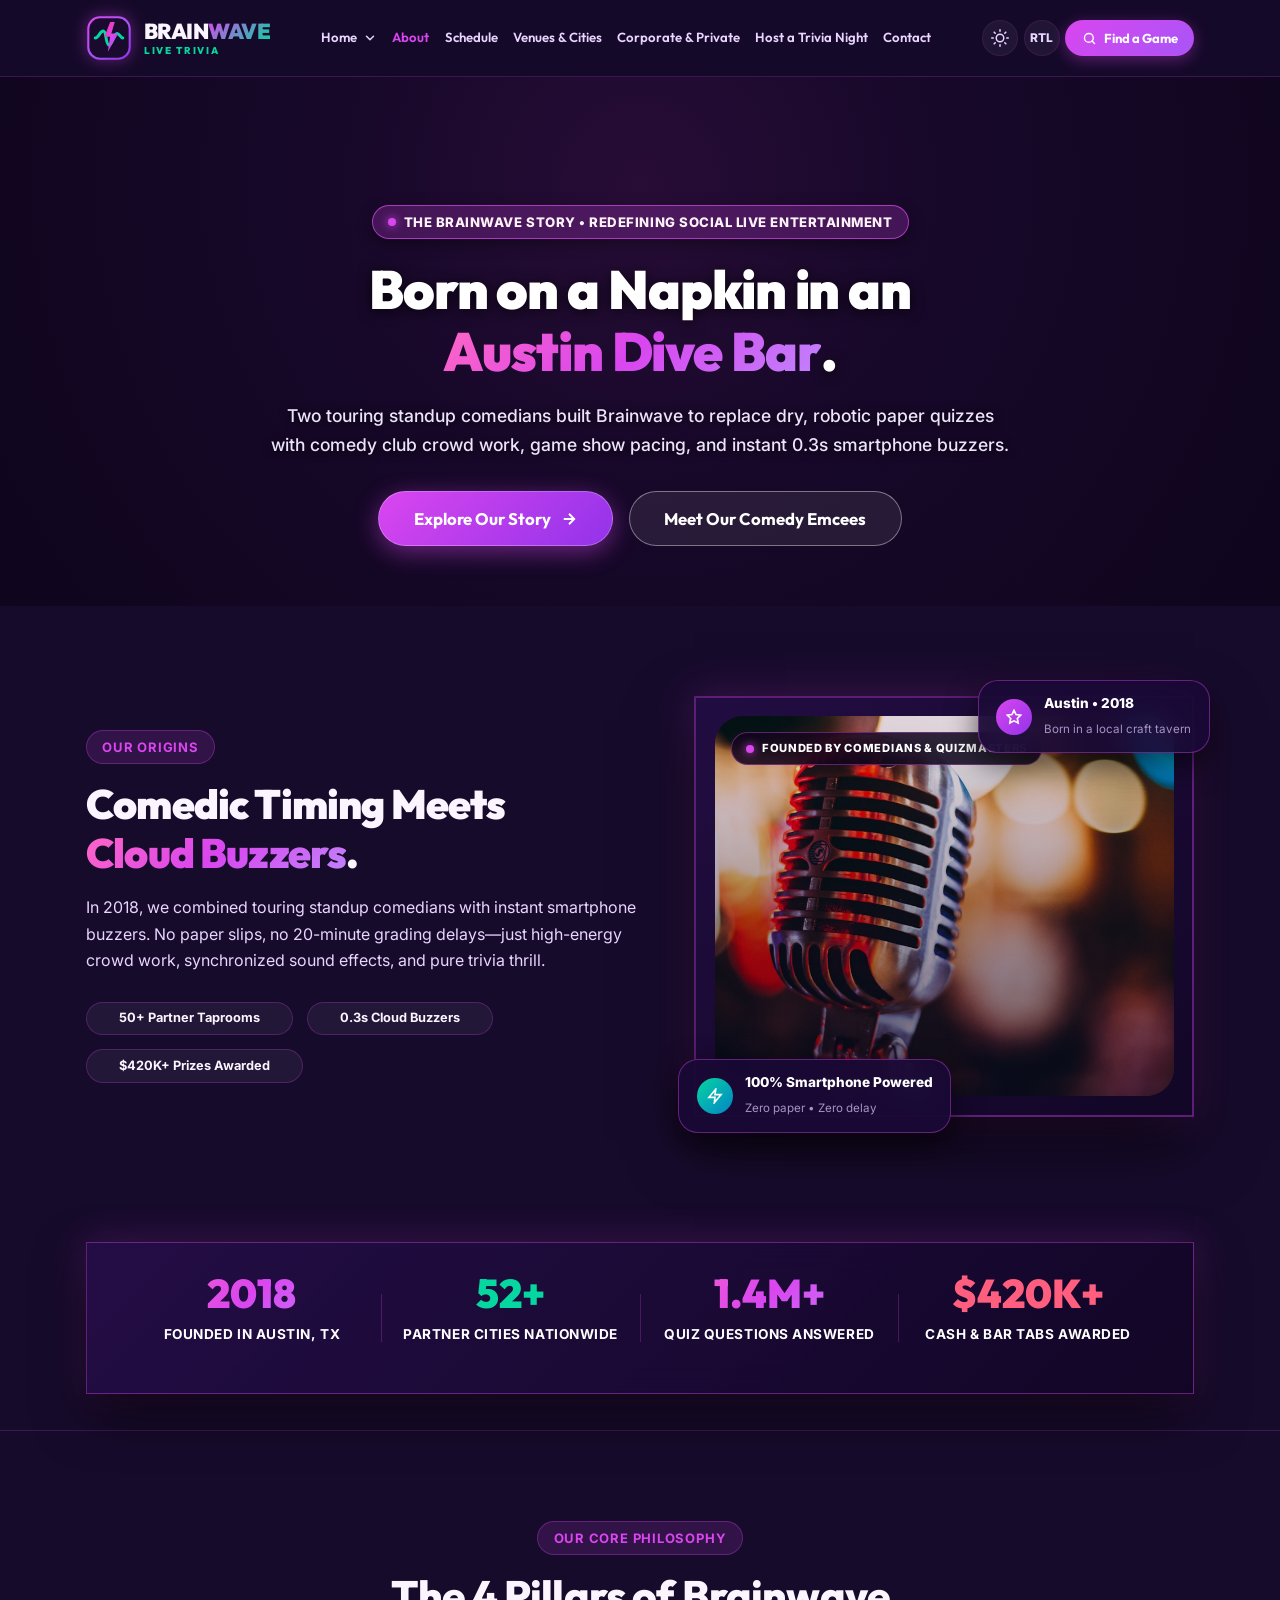
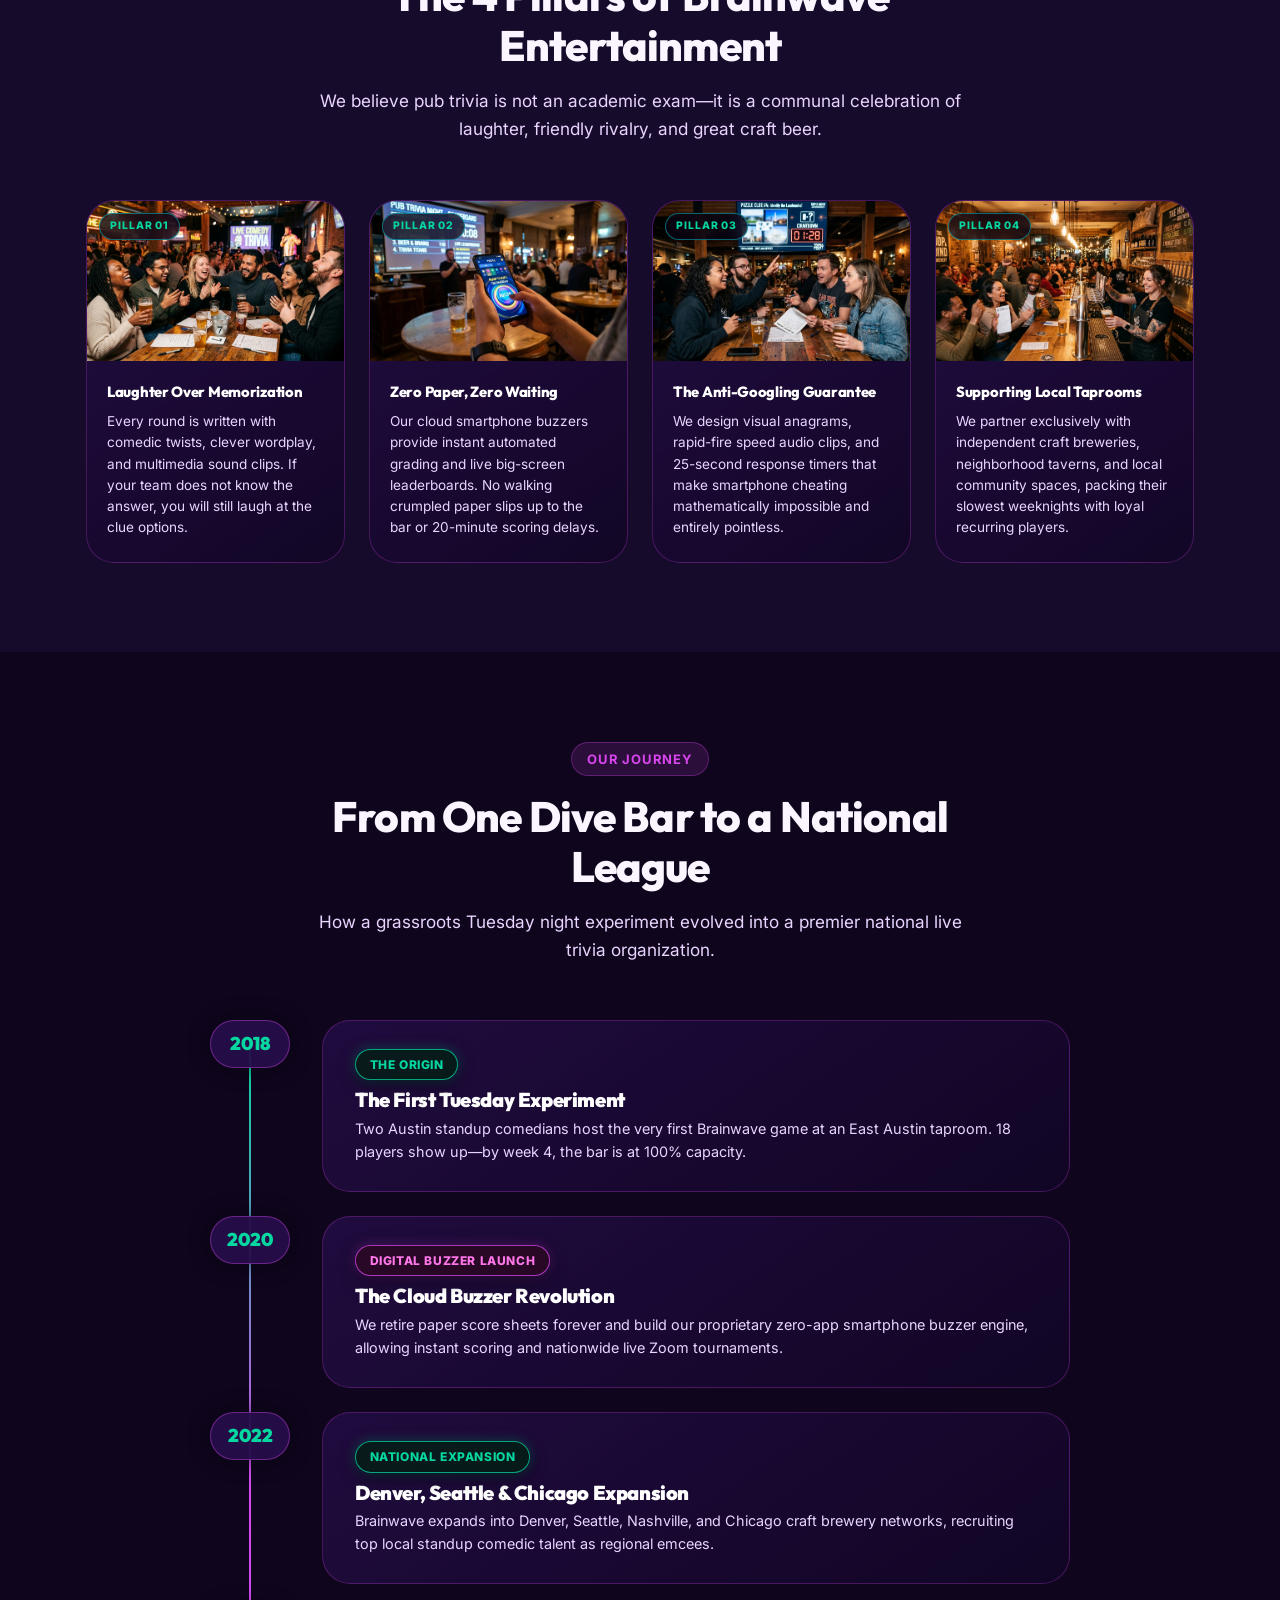
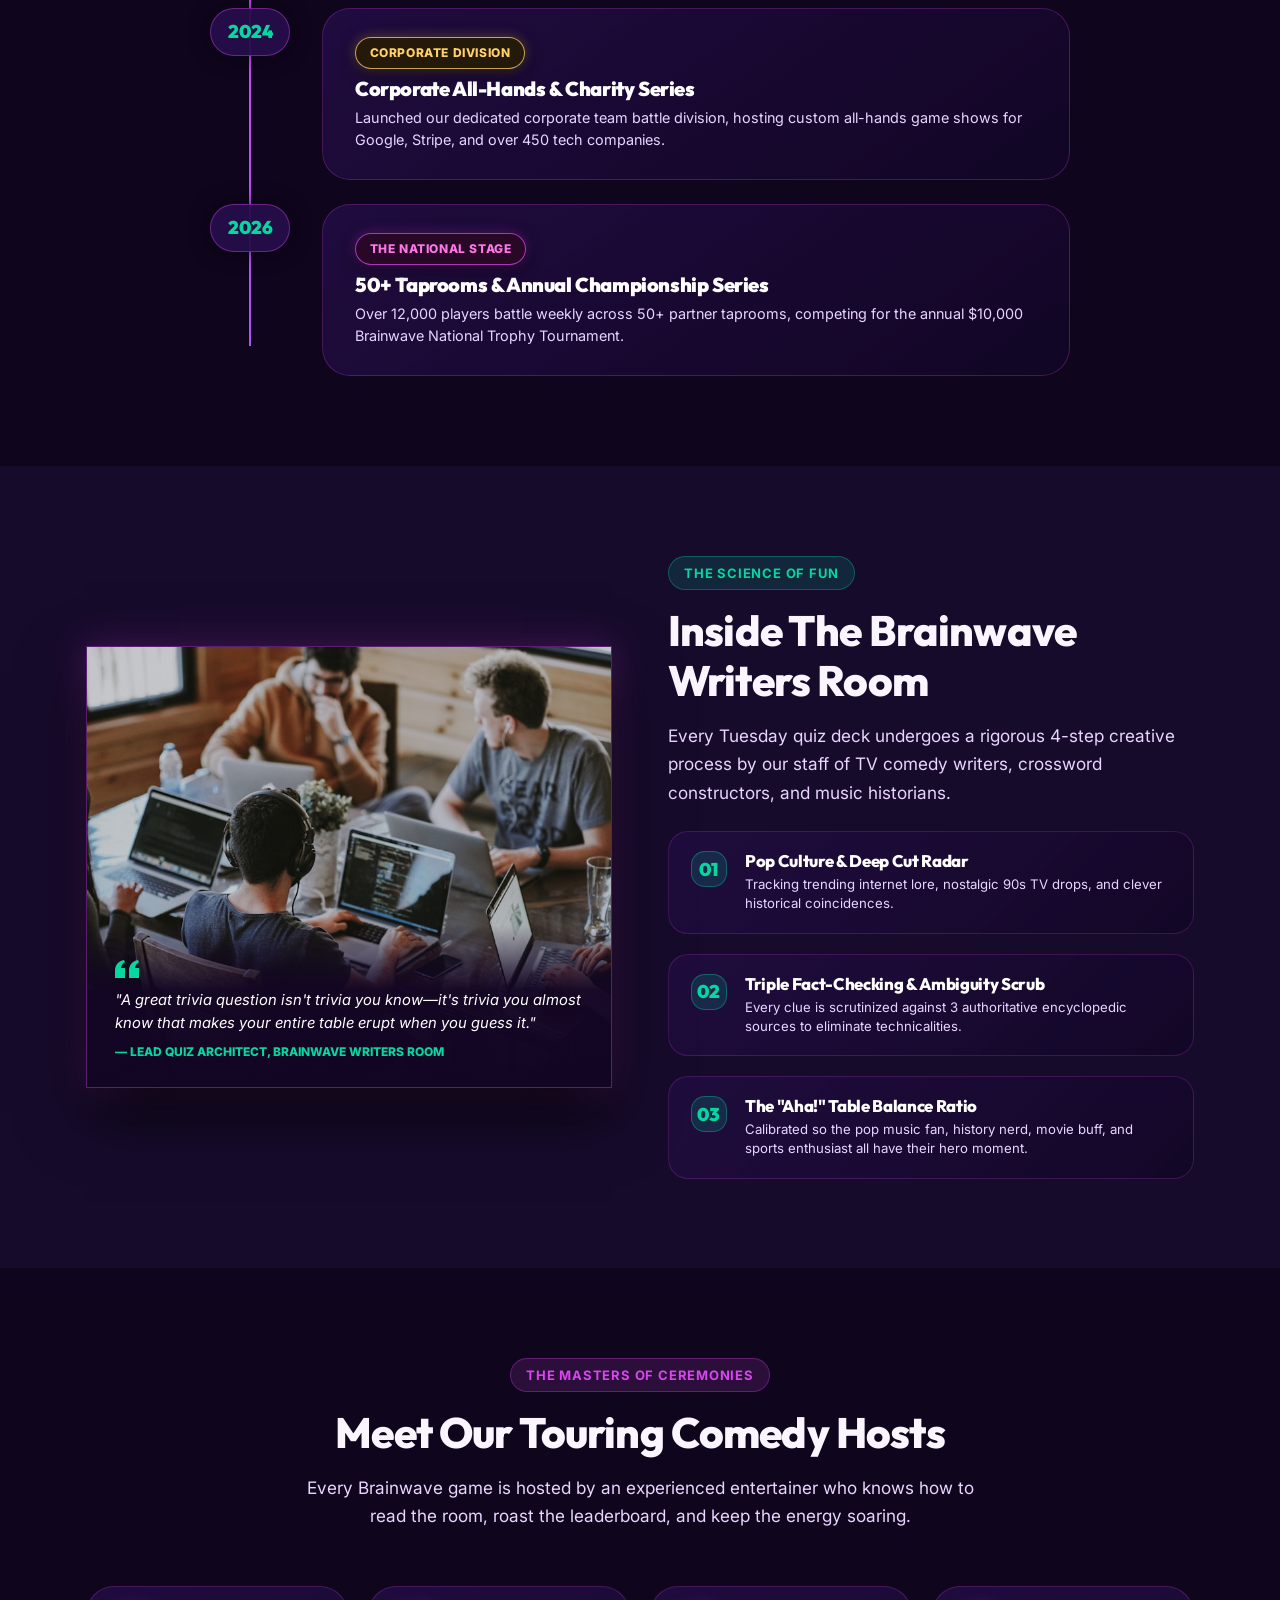
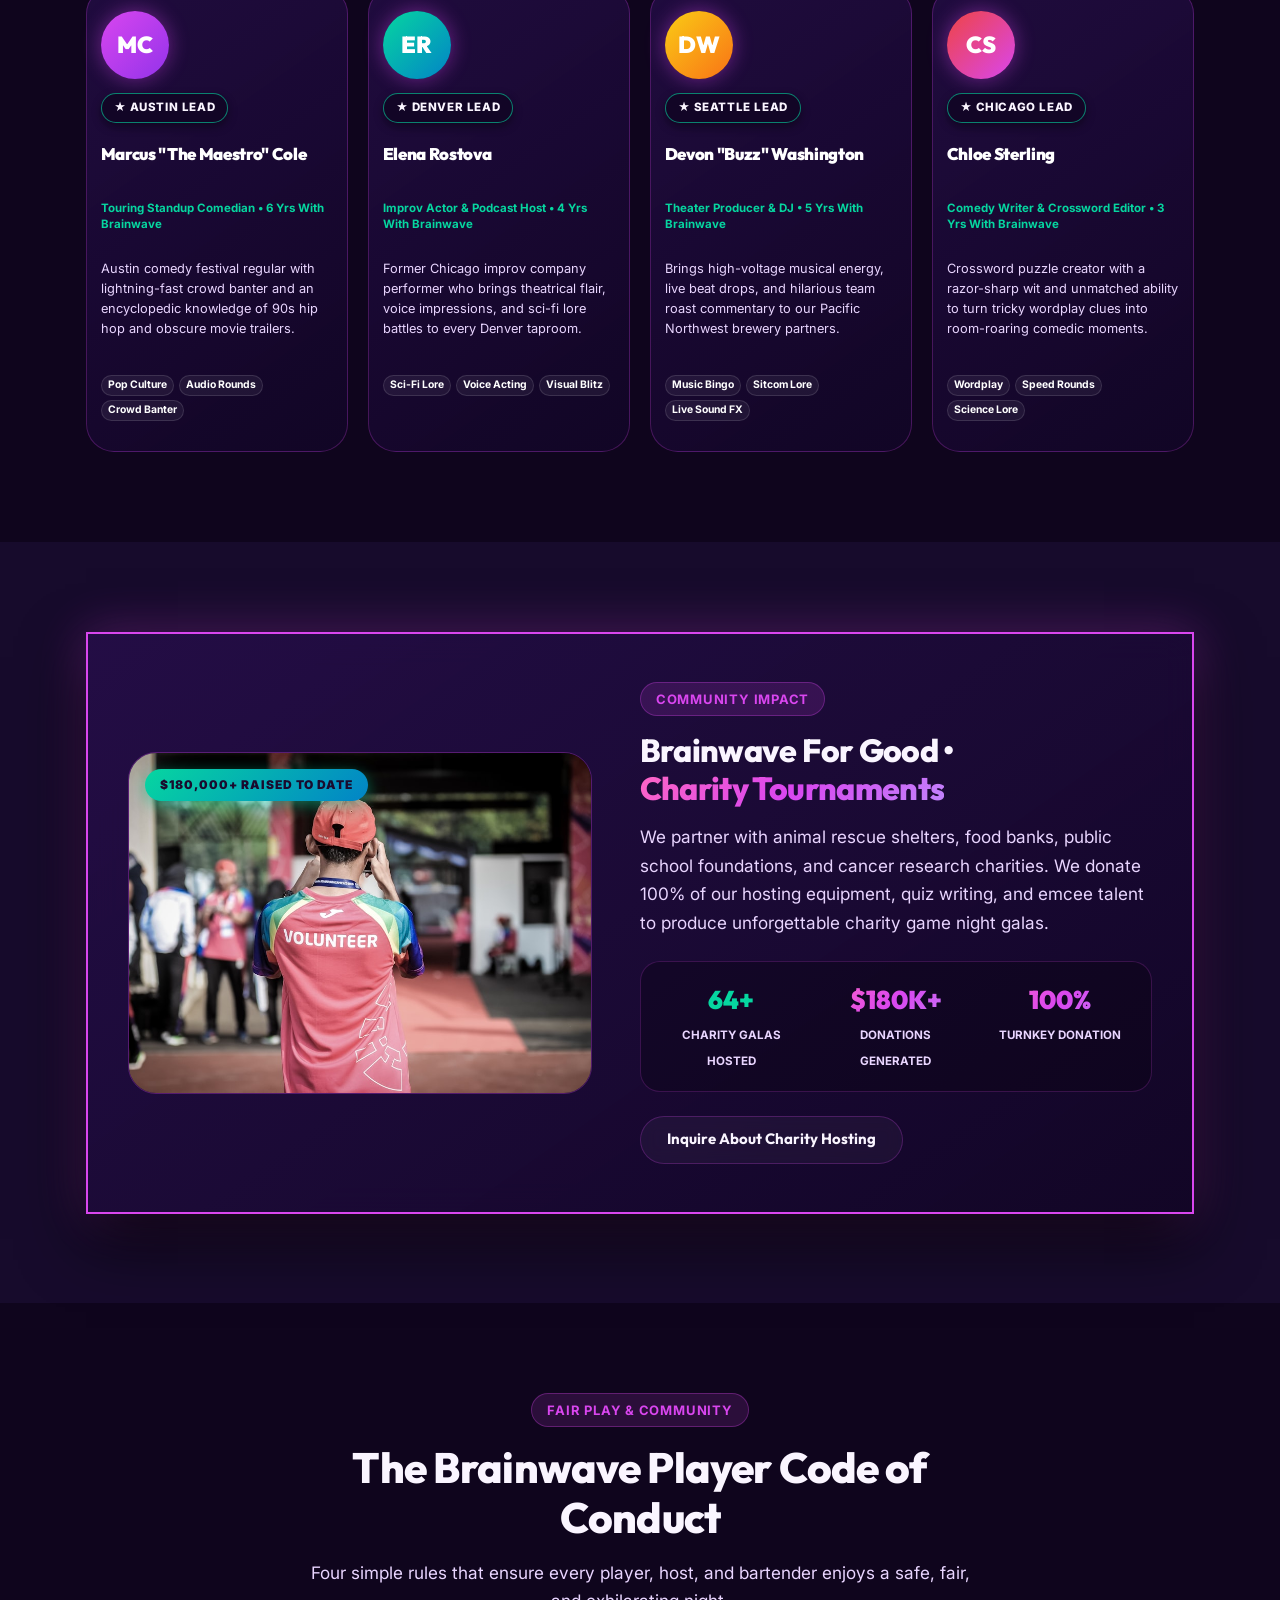
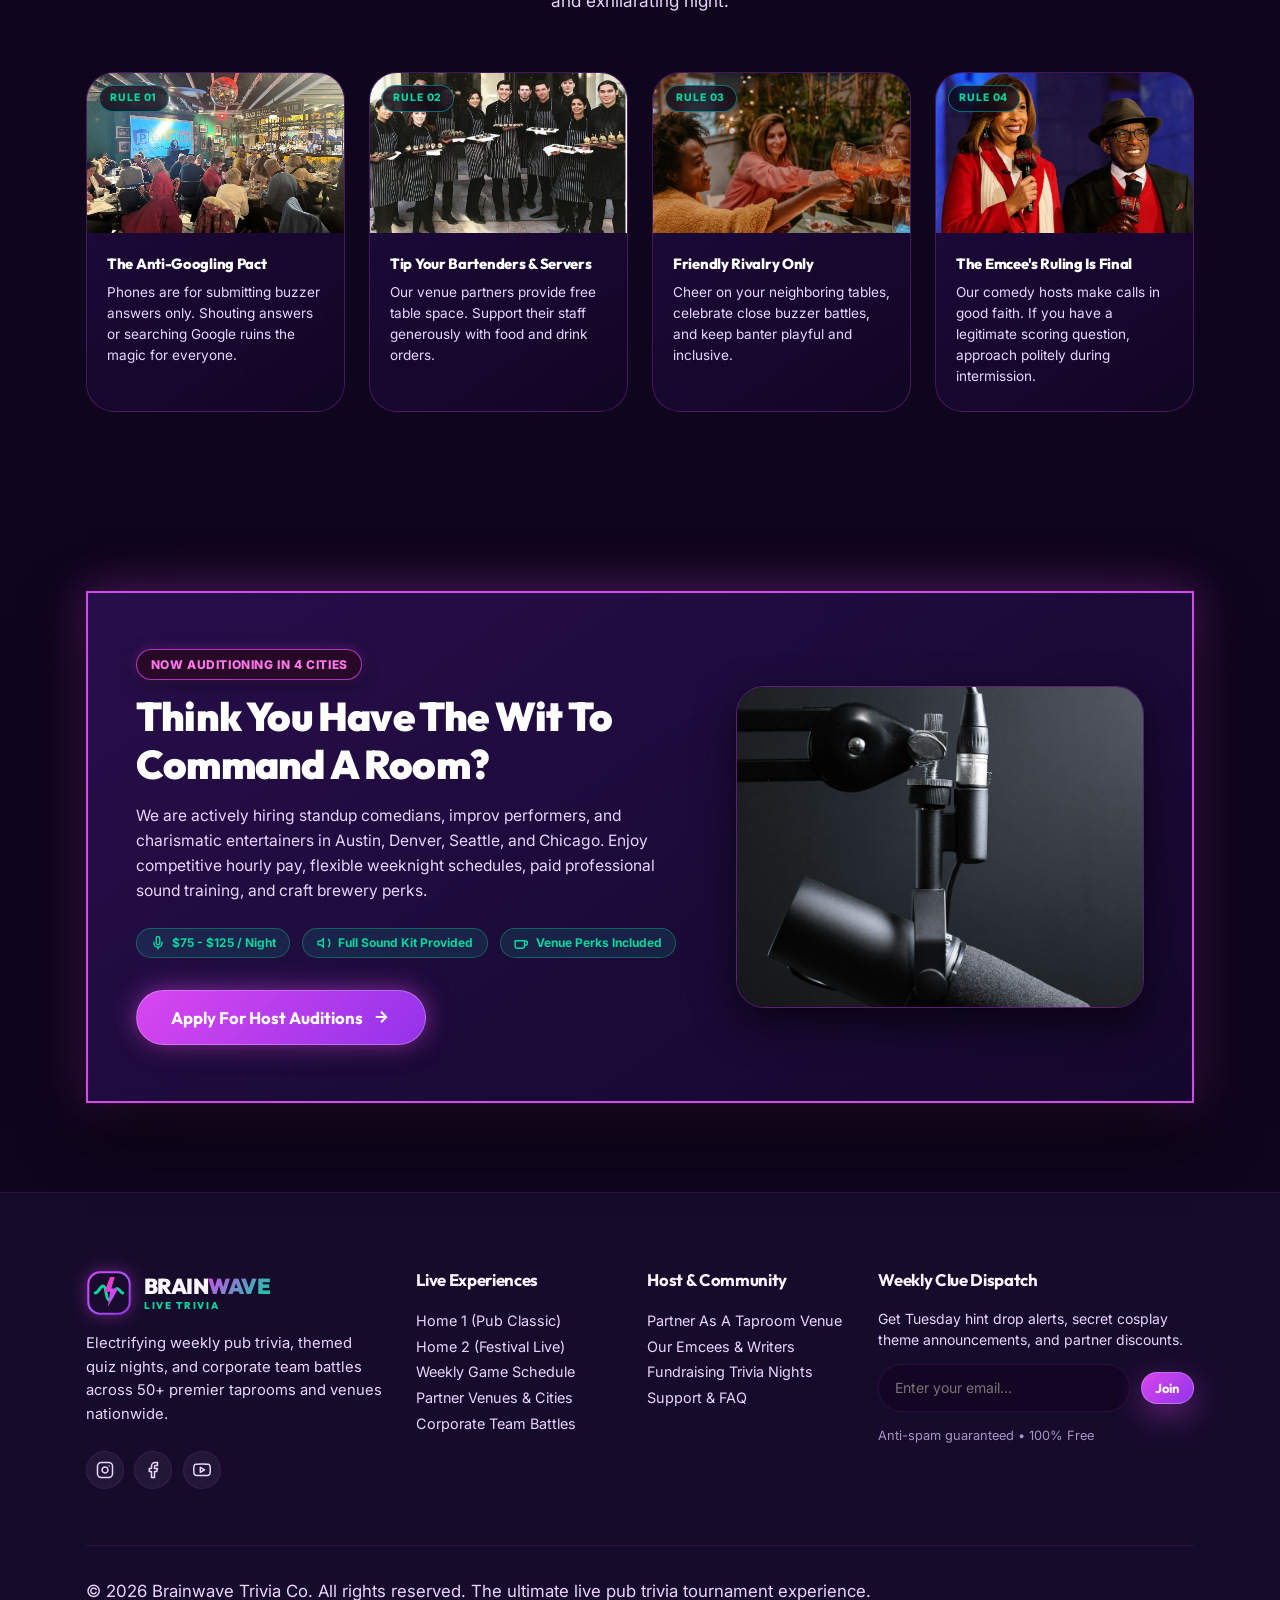
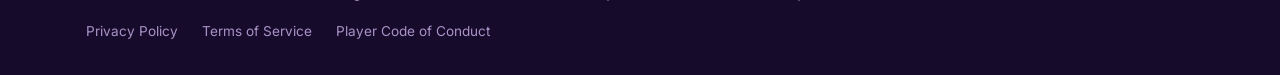
==== commit df7d571c: "first commit" ====
--- a/about.html
+++ b/about.html
@@ -150,14 +150,13 @@
             <span style="font-size:0.75rem; font-weight:800;">RTL</span>
           </button>
 
-          <!-- CTA Login Button -->
-          <a href="login.html" class="btn btn-primary btn-sm" id="navLoginBtn">
+          <!-- Primary CTA -->
+          <a href="schedule.html" class="btn btn-primary btn-sm" id="navPrimaryCta">
             <svg width="15" height="15" viewBox="0 0 24 24" fill="none" stroke="currentColor" stroke-width="2.2" stroke-linecap="round" stroke-linejoin="round">
-              <path d="M15 3h4a2 2 0 0 1 2 2v14a2 2 0 0 1-2 2h-4"></path>
-              <polyline points="10 17 15 12 10 7"></polyline>
-              <line x1="15" y1="12" x2="3" y2="12"></line>
+              <circle cx="11" cy="11" r="7"></circle>
+              <line x1="20" y1="20" x2="16" y2="16"></line>
             </svg>
-            <span>Login</span>
+            <span>Find a Game</span>
           </a>
 
           <!-- Mobile Hamburger Toggle -->
@@ -242,13 +241,12 @@
     </div>
 
     <div class="mobile-drawer-footer">
-      <a href="login.html" class="btn btn-primary" style="width:100%; justify-content:center;">
+      <a href="schedule.html" class="btn btn-primary" style="width:100%; justify-content:center;">
         <svg width="16" height="16" viewBox="0 0 24 24" fill="none" stroke="currentColor" stroke-width="2.2" stroke-linecap="round" stroke-linejoin="round" style="margin-right: 0.5rem;">
-          <path d="M15 3h4a2 2 0 0 1 2 2v14a2 2 0 0 1-2 2h-4"></path>
-          <polyline points="10 17 15 12 10 7"></polyline>
-          <line x1="15" y1="12" x2="3" y2="12"></line>
+          <circle cx="11" cy="11" r="7"></circle>
+          <line x1="20" y1="20" x2="16" y2="16"></line>
         </svg>
-        <span>Login</span>
+        <span>Find a Game</span>
       </a>
     </div>
   </aside>
--- a/assets/css/style.css
+++ b/assets/css/style.css
@@ -85,12 +85,15 @@
   --transition-fast: 0.18s cubic-bezier(0.4, 0, 0.2, 1);
   --transition-normal: 0.3s cubic-bezier(0.4, 0, 0.2, 1);
   --transition-smooth: 0.45s cubic-bezier(0.16, 1, 0.3, 1);
+
+  accent-color: var(--brand-primary);
 }
 
 /* --------------------------------------------------------------------------
    3. Light Theme Variables (Crisp Frost Lavender & Vivid Fuchsia)
    -------------------------------------------------------------------------- */
 [data-theme="light"] {
+  accent-color: var(--brand-accent-hover);
   --bg-body: #FAF5FF;
   --bg-surface: #FFFFFF;
   --bg-surface-alt: #F3E8FF;
@@ -363,15 +366,20 @@
   font-family: var(--font-heading);
   font-weight: 700;
   font-size: 0.9375rem;
-  line-height: 1;
+  line-height: 1.25;
   padding: 0.85rem 1.65rem;
   border-radius: var(--radius-full);
   transition: all var(--transition-normal);
   cursor: pointer;
-  white-space: nowrap;
   position: relative;
   overflow: hidden;
   text-decoration: none;
+  text-align: center;
+}
+
+.btn svg {
+  flex-shrink: 0;
+  display: inline-block;
 }
 
 .btn:active {
@@ -771,14 +779,43 @@
   transform: translateY(-1px);
 }
 
-#navLoginBtn {
-  padding: 0.48rem 1.15rem;
+#navPrimaryCta {
+  height: 38px;
+  min-height: 38px;
+  padding: 0 1.15rem;
   font-size: 0.875rem;
+  font-weight: 700;
   display: inline-flex;
   align-items: center;
+  justify-content: center;
   gap: 0.45rem;
   border-radius: var(--radius-full);
+  background: linear-gradient(135deg, var(--brand-primary), var(--brand-accent));
+  border: 1px solid rgba(217, 70, 239, 0.5);
+  color: #FFFFFF;
+  box-shadow: 0 4px 15px rgba(217, 70, 239, 0.35);
   box-sizing: border-box;
+  cursor: pointer;
+  text-decoration: none;
+  transition: all var(--transition-fast);
+  white-space: nowrap;
+}
+
+#navPrimaryCta:hover {
+  transform: translateY(-2px);
+  box-shadow: 0 6px 20px rgba(217, 70, 239, 0.55);
+  color: #FFFFFF;
+}
+
+#navPrimaryCta span {
+  display: inline-block;
+  line-height: 1;
+}
+
+#navPrimaryCta svg {
+  width: 15px;
+  height: 15px;
+  flex-shrink: 0;
 }
 
 /* Hamburger Trigger - Hidden on desktop, identical circular button on mobile */
@@ -1090,6 +1127,58 @@
   box-shadow: 0 4px 16px rgba(0, 0, 0, 0.6), 0 0 12px rgba(255, 209, 102, 0.35) !important;
 }
 
+/* Light Theme Overrides for Category Pills */
+[data-theme="light"] .category-pill {
+  background: #FAF5FF !important;
+  color: #7E22CE !important;
+  border-color: rgba(217, 70, 239, 0.4) !important;
+  box-shadow: 0 2px 8px rgba(76, 45, 116, 0.08) !important;
+}
+
+[data-theme="light"] .category-pill.pill-violet,
+[data-theme="light"] .pill-violet {
+  background: #F5F3FF !important;
+  color: #6D28D9 !important;
+  border-color: rgba(168, 85, 247, 0.45) !important;
+  box-shadow: 0 2px 8px rgba(168, 85, 247, 0.15) !important;
+}
+
+[data-theme="light"] .category-pill.pill-mint,
+[data-theme="light"] .pill-mint,
+[data-theme="light"] .category-pill.pill-cyan,
+[data-theme="light"] .pill-cyan {
+  background: #ECFDF5 !important;
+  color: #047857 !important;
+  border-color: rgba(6, 214, 160, 0.45) !important;
+  box-shadow: 0 2px 8px rgba(6, 214, 160, 0.15) !important;
+}
+
+[data-theme="light"] .category-pill.pill-magenta,
+[data-theme="light"] .pill-magenta {
+  background: #FDF2F8 !important;
+  color: #BE185D !important;
+  border-color: rgba(217, 70, 239, 0.45) !important;
+  box-shadow: 0 2px 8px rgba(217, 70, 239, 0.15) !important;
+}
+
+[data-theme="light"] .category-pill.pill-coral,
+[data-theme="light"] .pill-coral {
+  background: #FFF1F2 !important;
+  color: #BE123C !important;
+  border-color: rgba(255, 51, 102, 0.45) !important;
+  box-shadow: 0 2px 8px rgba(255, 51, 102, 0.15) !important;
+}
+
+[data-theme="light"] .category-pill.pill-yellow,
+[data-theme="light"] .pill-yellow,
+[data-theme="light"] .category-pill.pill-gold,
+[data-theme="light"] .pill-gold {
+  background: #FFFBEB !important;
+  color: #B45309 !important;
+  border-color: rgba(245, 158, 11, 0.45) !important;
+  box-shadow: 0 2px 8px rgba(245, 158, 11, 0.15) !important;
+}
+
 /* --------------------------------------------------------------------------
    11. Form Inputs & Interactive Controls
    -------------------------------------------------------------------------- */
@@ -1108,21 +1197,79 @@
 }
 
 .form-control,
+.form-select,
+select {
+  width: 100%;
+  max-width: 100%;
+  box-sizing: border-box;
+  padding: 0.85rem 1.15rem;
+  font-size: 1rem;
+  line-height: 1.4;
+  background-color: var(--bg-input, #160829);
+  border: 1.5px solid var(--border-subtle, rgba(217, 70, 239, 0.3));
+  border-radius: var(--radius-md, 10px);
+  color: var(--text-primary, #FFFFFF);
+  transition: all var(--transition-fast);
+}
+
+select,
 .form-select {
-  width: 100%;
-  padding: 0.85rem 1.15rem;
+  appearance: none;
+  -webkit-appearance: none;
+  -moz-appearance: none;
+  background-image: url("data:image/svg+xml,%3Csvg xmlns='http://www.w3.org/2000/svg' width='16' height='16' viewBox='0 0 24 24' fill='none' stroke='%23D946EF' stroke-width='2.5' stroke-linecap='round' stroke-linejoin='round'%3E%3Cpolyline points='6 9 12 15 18 9'%3E%3C/polyline%3E%3C/svg%3E");
+  background-repeat: no-repeat;
+  background-position: right 1.15rem center;
+  background-size: 16px 16px;
+  padding-right: 2.85rem !important;
+  cursor: pointer;
+  text-overflow: ellipsis;
+  white-space: nowrap;
+  overflow: hidden;
+}
+
+[dir="rtl"] select,
+[dir="rtl"] .form-select {
+  background-position: left 1.15rem center;
+  padding-right: 1.15rem !important;
+  padding-left: 2.85rem !important;
+}
+
+select option,
+.form-select option {
+  background-color: #160829 !important;
+  color: #FFFFFF !important;
+  padding: 12px 16px !important;
   font-size: 0.95rem;
-  background-color: var(--bg-input);
-  border: 1.5px solid var(--border-subtle);
-  border-radius: var(--radius-md);
-  color: var(--text-primary);
-  transition: all var(--transition-fast);
+}
+
+[data-theme="light"] select,
+[data-theme="light"] .form-select {
+  background-color: #FFFFFF;
+  color: #1A0B2E;
+  border-color: rgba(217, 70, 239, 0.35);
+  background-image: url("data:image/svg+xml,%3Csvg xmlns='http://www.w3.org/2000/svg' width='16' height='16' viewBox='0 0 24 24' fill='none' stroke='%239333EA' stroke-width='2.5' stroke-linecap='round' stroke-linejoin='round'%3E%3Cpolyline points='6 9 12 15 18 9'%3E%3C/polyline%3E%3C/svg%3E");
+  background-repeat: no-repeat !important;
+  background-position: right 1.15rem center !important;
+  background-size: 16px 16px !important;
+}
+
+[data-theme="light"][dir="rtl"] select,
+[data-theme="light"][dir="rtl"] .form-select {
+  background-position: left 1.15rem center !important;
+}
+
+[data-theme="light"] select option,
+[data-theme="light"] .form-select option {
+  background-color: #FFFFFF !important;
+  color: #1A0B2E !important;
 }
 
 .form-control:focus,
-.form-select:focus {
-  border-color: var(--brand-primary);
-  box-shadow: 0 0 0 3px rgba(217, 70, 239, 0.25);
+.form-select:focus,
+select:focus {
+  border-color: var(--brand-primary, #D946EF);
+  box-shadow: 0 0 0 3px rgba(217, 70, 239, 0.25), 0 0 15px rgba(217, 70, 239, 0.35);
 }
 
 .form-control::placeholder {
@@ -1145,17 +1292,220 @@
 }
 
 /* --------------------------------------------------------------------------
+   Custom Select Dropdown Component (Flawless Responsive Boundary Containment)
+   -------------------------------------------------------------------------- */
+.custom-select-wrapper {
+  position: relative;
+  width: 100%;
+  max-width: 100%;
+  box-sizing: border-box;
+  user-select: none;
+}
+
+.custom-select-wrapper select.has-custom-select {
+  position: absolute !important;
+  opacity: 0 !important;
+  pointer-events: none !important;
+  width: 1px !important;
+  height: 1px !important;
+  margin: -1px !important;
+  padding: 0 !important;
+  overflow: hidden !important;
+  clip: rect(0, 0, 0, 0) !important;
+  border: 0 !important;
+}
+
+.custom-select-trigger {
+  display: flex;
+  align-items: center;
+  justify-content: space-between;
+  width: 100%;
+  max-width: 100%;
+  min-height: 48px;
+  padding: 0.85rem 1.15rem;
+  background: rgba(30, 10, 58, 0.85);
+  border: 1.5px solid rgba(217, 70, 239, 0.35);
+  border-radius: var(--radius-md, 10px);
+  color: #FFFFFF;
+  font-size: 1rem;
+  line-height: 1.4;
+  cursor: pointer;
+  box-sizing: border-box;
+  transition: border-color var(--transition-fast), box-shadow var(--transition-fast), background var(--transition-fast);
+  outline: none;
+}
+
+.custom-select-trigger:focus,
+.custom-select-wrapper.open .custom-select-trigger {
+  border-color: var(--brand-primary, #D946EF);
+  box-shadow: 0 0 0 3px rgba(217, 70, 239, 0.25), 0 0 15px rgba(217, 70, 239, 0.35);
+  background: rgba(38, 14, 74, 0.95);
+}
+
+.custom-select-label {
+  display: block;
+  flex: 1;
+  min-width: 0;
+  overflow: hidden;
+  text-overflow: ellipsis;
+  white-space: nowrap;
+  font-weight: 500;
+  text-align: left;
+}
+
+[dir="rtl"] .custom-select-label {
+  text-align: right;
+}
+
+.custom-select-arrow {
+  flex-shrink: 0;
+  width: 16px;
+  height: 16px;
+  stroke: var(--brand-primary, #D946EF);
+  margin-left: 0.75rem;
+  transition: transform var(--transition-fast);
+}
+
+[dir="rtl"] .custom-select-arrow {
+  margin-left: 0;
+  margin-right: 0.75rem;
+}
+
+.custom-select-wrapper.open .custom-select-arrow {
+  transform: rotate(180deg);
+}
+
+.custom-select-menu {
+  position: absolute;
+  top: calc(100% + 6px);
+  left: 0;
+  right: 0;
+  width: 100%;
+  max-width: 100%;
+  max-height: 240px;
+  overflow-y: auto;
+  overflow-x: hidden;
+  background: #160829;
+  border: 1.5px solid rgba(217, 70, 239, 0.4);
+  border-radius: var(--radius-md, 10px);
+  box-shadow: 0 15px 35px rgba(0, 0, 0, 0.8), 0 0 20px rgba(217, 70, 239, 0.25);
+  z-index: 1050;
+  display: none;
+  padding: 6px;
+  box-sizing: border-box;
+  backdrop-filter: blur(14px);
+}
+
+.custom-select-wrapper.open .custom-select-menu {
+  display: block;
+  animation: selectMenuFade 0.2s cubic-bezier(0.16, 1, 0.3, 1);
+}
+
+@keyframes selectMenuFade {
+  from {
+    opacity: 0;
+    transform: translateY(-6px);
+  }
+  to {
+    opacity: 1;
+    transform: translateY(0);
+  }
+}
+
+.custom-select-option {
+  padding: 10px 12px;
+  font-size: 0.9375rem;
+  line-height: 1.35;
+  color: #E2E8F0;
+  border-radius: 8px;
+  cursor: pointer;
+  transition: background 0.15s ease, color 0.15s ease;
+  word-break: break-word;
+  white-space: normal;
+  text-align: left;
+}
+
+[dir="rtl"] .custom-select-option {
+  text-align: right;
+}
+
+.custom-select-option:hover,
+.custom-select-option.selected {
+  background: rgba(217, 70, 239, 0.22);
+  color: #FFFFFF;
+  font-weight: 700;
+}
+
+.custom-select-option.selected {
+  border-left: 3px solid var(--brand-primary, #D946EF);
+}
+
+[dir="rtl"] .custom-select-option.selected {
+  border-left: none;
+  border-right: 3px solid var(--brand-primary, #D946EF);
+}
+
+/* Light Theme for Custom Select */
+[data-theme="light"] .custom-select-trigger {
+  background: #FAF7FD !important;
+  border-color: rgba(217, 70, 239, 0.35) !important;
+  color: #1A0B2E !important;
+}
+
+[data-theme="light"] .custom-select-trigger:focus,
+[data-theme="light"] .custom-select-wrapper.open .custom-select-trigger {
+  background: #FFFFFF !important;
+  border-color: var(--brand-primary, #D946EF) !important;
+  color: #1A0B2E !important;
+  box-shadow: 0 0 0 3px rgba(217, 70, 239, 0.25), 0 0 15px rgba(217, 70, 239, 0.25) !important;
+}
+
+[data-theme="light"] .custom-select-label {
+  color: #1A0B2E !important;
+}
+
+[data-theme="light"] .custom-select-arrow {
+  stroke: #9333EA !important;
+}
+
+[data-theme="light"] .custom-select-menu {
+  background: #FFFFFF !important;
+  border-color: rgba(217, 70, 239, 0.35) !important;
+  box-shadow: 0 15px 35px rgba(0, 0, 0, 0.15), 0 0 15px rgba(217, 70, 239, 0.2) !important;
+}
+
+[data-theme="light"] .custom-select-option {
+  color: #1A0B2E !important;
+}
+
+[data-theme="light"] .custom-select-option:hover,
+[data-theme="light"] .custom-select-option.selected {
+  background: #F5E8FF !important;
+  color: #7928CA !important;
+}
+
+/* --------------------------------------------------------------------------
    12. Home 1 Specific Component Styling (8 Unique Sections)
    -------------------------------------------------------------------------- */
 
 /* Section 1: Hero Section (Velvet Purple Theme with 3D Floating Isometric Stage) */
 .hero-section {
   position: relative;
-  padding: clamp(3.5rem, 6vw, 5.5rem) 0 clamp(4.5rem, 7vw, 6.5rem);
+  min-height: calc(100vh - var(--header-height, 74px));
+  min-height: calc(100dvh - var(--header-height, 74px));
+  display: flex;
+  align-items: center;
+  justify-content: center;
+  padding: clamp(2.5rem, 5vh, 4.5rem) 0;
   overflow: hidden;
   background: radial-gradient(circle at 75% 30%, rgba(217, 70, 239, 0.18) 0%, rgba(147, 51, 234, 0.08) 35%, transparent 70%),
               radial-gradient(circle at 20% 80%, rgba(168, 85, 247, 0.12) 0%, transparent 50%),
               var(--bg-body);
+  box-sizing: border-box;
+}
+
+.hero-section > .container {
+  width: 100%;
 }
 
 /* Background Watermark Outlined Typography matching reference */
@@ -1295,17 +1645,20 @@
 
 .text-glow-white {
   color: #FFFFFF;
-  text-shadow: 0 0 12px rgba(255, 255, 255, 0.5);
 }
 
 .text-fuchsia {
   color: var(--brand-primary);
-  text-shadow: 0 0 15px rgba(217, 70, 239, 0.5);
 }
 
 .text-mint {
   color: #06D6A0 !important;
-  text-shadow: 0 0 15px rgba(6, 214, 160, 0.5);
+  text-shadow: none !important;
+}
+
+.text-coral {
+  color: #FF5E7E !important;
+  text-shadow: none !important;
 }
 
 .text-yellow {
@@ -1314,6 +1667,26 @@
   -webkit-text-fill-color: transparent;
   background-clip: text;
   color: transparent;
+  text-shadow: none !important;
+}
+
+[data-theme="light"] .text-mint {
+  color: #059669 !important;
+  text-shadow: none !important;
+}
+
+[data-theme="light"] .text-fuchsia {
+  color: #9333EA !important;
+  text-shadow: none !important;
+}
+
+[data-theme="light"] .text-glow-white {
+  color: #1A0B2E !important;
+  text-shadow: none !important;
+}
+
+[data-theme="light"] .text-coral {
+  color: #E11D48 !important;
   text-shadow: none !important;
 }
 
@@ -1914,6 +2287,21 @@
   flex-grow: 1;
 }
 
+.spotlight-card-footer {
+  display: flex;
+  align-items: center;
+  justify-content: space-between;
+  padding-top: 1.15rem;
+  border-top: 1px solid rgba(217, 70, 239, 0.2);
+  gap: 0.75rem;
+  flex-wrap: wrap;
+}
+
+.spotlight-footer-meta {
+  font-size: 0.85rem;
+  color: var(--text-muted);
+}
+
 .spotlight-radar-list {
   display: flex;
   flex-direction: column;
@@ -2461,38 +2849,50 @@
   display: flex;
   align-items: center;
   justify-content: space-between;
-  padding: 0.95rem 0.75rem;
-  border-radius: var(--radius-md);
-  margin-bottom: 0.45rem;
+  gap: 0.85rem;
+  padding: 0.85rem 1rem;
+  border-radius: var(--radius-lg);
+  margin-bottom: 0.65rem;
   transition: all var(--transition-fast);
-  background: rgba(255, 255, 255, 0.02);
-  border: 1px solid transparent;
+  background: rgba(255, 255, 255, 0.03);
+  border: 1px solid rgba(255, 255, 255, 0.06);
+}
+
+.leaderboard-row:last-child {
+  margin-bottom: 0;
 }
 
 .leaderboard-row:hover {
   background: rgba(217, 70, 239, 0.12);
-  border-color: rgba(217, 70, 239, 0.3);
+  border-color: rgba(217, 70, 239, 0.35);
   transform: translateX(4px);
 }
 
 .leaderboard-row.rank-first {
-  background: linear-gradient(90deg, rgba(217, 70, 239, 0.2) 0%, rgba(168, 85, 247, 0.1) 100%);
-  border-color: rgba(217, 70, 239, 0.4);
-  box-shadow: 0 0 15px rgba(217, 70, 239, 0.2);
+  background: linear-gradient(90deg, rgba(217, 70, 239, 0.18) 0%, rgba(168, 85, 247, 0.08) 100%);
+  border-color: rgba(217, 70, 239, 0.35);
+  box-shadow: 0 0 15px rgba(217, 70, 239, 0.15);
+}
+
+.leaderboard-team-main {
+  display: flex;
+  align-items: center;
+  gap: 0.85rem;
+  min-width: 0;
+  flex: 1;
 }
 
 .leaderboard-rank {
-  width: 32px;
-  height: 32px;
+  width: 34px;
+  height: 34px;
   border-radius: var(--radius-full);
   background: rgba(217, 70, 239, 0.2);
   color: var(--brand-primary);
   font-weight: 800;
-  font-size: 0.9rem;
+  font-size: 0.95rem;
   display: flex;
   align-items: center;
   justify-content: center;
-  margin-right: 0.85rem;
   flex-shrink: 0;
 }
 
@@ -2500,6 +2900,49 @@
   background: linear-gradient(135deg, #D946EF, #A855F7);
   color: #FFFFFF;
   box-shadow: 0 0 12px rgba(217, 70, 239, 0.6);
+}
+
+.leaderboard-team-details {
+  display: flex;
+  flex-direction: column;
+  min-width: 0;
+  gap: 0.15rem;
+}
+
+.leaderboard-team-name {
+  font-size: 0.95rem;
+  font-weight: 700;
+  color: #FFFFFF;
+  white-space: nowrap;
+  overflow: hidden;
+  text-overflow: ellipsis;
+}
+
+.leaderboard-team-meta {
+  font-size: 0.78rem;
+  color: var(--text-muted);
+  white-space: nowrap;
+}
+
+.leaderboard-prize-badge {
+  display: flex;
+  align-items: baseline;
+  gap: 0.35rem;
+  flex-shrink: 0;
+  text-align: right;
+  white-space: nowrap;
+}
+
+.leaderboard-prize-badge .prize-amount {
+  font-size: 0.95rem;
+  font-weight: 800;
+  color: #FFFFFF;
+}
+
+.leaderboard-prize-badge .prize-label {
+  font-size: 0.8rem;
+  font-weight: 600;
+  color: var(--text-muted);
 }
 
 /* Section 8: Final High-Energy CTA */
@@ -3148,7 +3591,7 @@
 
 [data-theme="light"] .leaderboard-row {
   background: #FAF5FF;
-  border: 1px solid rgba(217, 70, 239, 0.15);
+  border: 1.5px solid rgba(217, 70, 239, 0.15);
 }
 
 [data-theme="light"] .leaderboard-row:hover {
@@ -3156,8 +3599,36 @@
   border-color: var(--brand-primary);
 }
 
-[data-theme="light"] .leaderboard-row strong {
+[data-theme="light"] .leaderboard-row.rank-first {
+  background: linear-gradient(90deg, #FDF4FF 0%, #FAF5FF 100%);
+  border-color: rgba(217, 70, 239, 0.35);
+  box-shadow: 0 4px 15px rgba(217, 70, 239, 0.1);
+}
+
+[data-theme="light"] .leaderboard-rank {
+  background: #F3E8FF;
+  color: #A21CAF;
+}
+
+[data-theme="light"] .leaderboard-rank.rank-1 {
+  background: linear-gradient(135deg, #D946EF, #A855F7);
+  color: #FFFFFF;
+}
+
+[data-theme="light"] .leaderboard-team-name {
   color: #1A0B2E;
+}
+
+[data-theme="light"] .leaderboard-team-meta {
+  color: #6B7280;
+}
+
+[data-theme="light"] .leaderboard-prize-badge .prize-amount {
+  color: #1A0B2E;
+}
+
+[data-theme="light"] .leaderboard-prize-badge .prize-label {
+  color: #6B7280;
 }
 
 /* Section 8: Final CTA (Light Mode) */
@@ -3402,8 +3873,9 @@
 
 /* Home 2 Section 1: Hero Festival Arena Background & Centered Layout */
 .hero-festival-bg {
-  background: linear-gradient(180deg, rgba(7, 13, 24, 0.78) 0%, rgba(7, 13, 24, 0.94) 100%), 
-              url('../images/home2/hero-festival-trivia-stage.webp') center/cover no-repeat !important;
+  background: linear-gradient(180deg, rgba(8, 3, 22, 0.72) 0%, rgba(8, 3, 22, 0.88) 55%, rgba(15, 5, 29, 0.98) 100%), 
+              url('../images/home2/hero-festival-trivia-stage.webp') center 25% / cover no-repeat !important;
+  background-attachment: scroll;
   position: relative;
   overflow: hidden;
 }
@@ -3457,9 +3929,18 @@
 }
 
 .hero-festival-center {
-  padding-top: calc(var(--header-height) + 4rem);
-  padding-bottom: 5rem;
+  min-height: calc(100vh - var(--header-height, 74px));
+  min-height: calc(100dvh - var(--header-height, 74px));
+  display: flex;
+  align-items: center;
+  justify-content: center;
+  padding: clamp(2.5rem, 5vh, 4.5rem) 0;
   text-align: center;
+  box-sizing: border-box;
+}
+
+.hero-festival-center > .container {
+  width: 100%;
 }
 
 .hero-festival-centered-content {
@@ -3719,15 +4200,17 @@
 
 .flightboard-prize {
   text-align: center;
-  padding: 0.6rem 0.5rem;
+  padding: 0.65rem 0.95rem;
   background: rgba(217, 70, 239, 0.1);
-  border: 1px solid rgba(217, 70, 239, 0.3);
+  border: 1.5px solid rgba(217, 70, 239, 0.3);
   border-radius: var(--radius-md);
   display: flex;
   flex-direction: column;
   justify-content: center;
   align-items: center;
-  min-width: 95px;
+  min-width: 105px;
+  box-sizing: border-box;
+  flex-shrink: 0;
 }
 
 .fb-prize-val {
@@ -3741,15 +4224,17 @@
   color: transparent;
   display: block;
   line-height: 1.1;
+  white-space: nowrap;
 }
 
 .fb-prize-label {
-  font-size: 0.65rem;
+  font-size: 0.68rem;
   font-weight: 800;
   color: var(--text-muted);
   text-transform: uppercase;
-  letter-spacing: 0.04em;
-  margin-top: 0.2rem;
+  letter-spacing: 0.05em;
+  margin-top: 0.25rem;
+  white-space: nowrap;
 }
 
 .flightboard-capacity .fb-cap-bar {
@@ -3814,7 +4299,17 @@
 
 [data-theme="light"] .flightboard-prize {
   background: #FAF7FD;
-  border-color: rgba(217, 70, 239, 0.25);
+  border-color: rgba(217, 70, 239, 0.3);
+}
+
+[data-theme="light"] .fb-prize-label {
+  color: #6B46C1;
+}
+
+[data-theme="light"] .fb-time-chip {
+  background: #ECFDF5;
+  color: #047857;
+  border-color: rgba(6, 214, 160, 0.4);
 }
 
 [data-theme="light"] .flightboard-capacity .fb-cap-bar {
@@ -4275,15 +4770,36 @@
 }
 
 .pillar-team-badge {
-  font-size: 0.75rem;
+  display: inline-flex;
+  align-items: center;
+  justify-content: center;
+  gap: 0.35rem;
+  font-size: 0.78rem;
   color: #06D6A0;
   font-weight: 800;
-  margin-top: 0.35rem;
-  display: block;
+  padding: 0.35rem 0.85rem;
+  border-radius: var(--radius-full);
+  background: rgba(6, 214, 160, 0.12);
+  border: 1px solid rgba(6, 214, 160, 0.35);
+  margin-top: 0.75rem;
+  line-height: 1.2;
+  text-align: center;
+  transition: all var(--transition-fast);
+}
+
+.pillar-team-badge svg {
+  width: 14px;
+  height: 14px;
+  flex-shrink: 0;
+  display: inline-block;
+  vertical-align: middle;
 }
 
 .pillar-team-badge.gold-badge {
+  background: rgba(250, 204, 21, 0.15);
+  border: 1px solid rgba(250, 204, 21, 0.45);
   color: #FACC15;
+  box-shadow: 0 2px 10px rgba(250, 204, 21, 0.15);
 }
 
 .pillar-block {
@@ -4334,6 +4850,8 @@
   display: flex;
   justify-content: space-between;
   align-items: center;
+  flex-wrap: wrap;
+  gap: 0.85rem 1.25rem;
   padding-bottom: 1rem;
   border-bottom: 1px solid rgba(217, 70, 239, 0.2);
   margin-bottom: 1rem;
@@ -4344,6 +4862,15 @@
   font-weight: 800;
   color: #FFFFFF;
   margin: 0;
+  line-height: 1.35;
+}
+
+.standings-matrix-header .category-pill {
+  white-space: nowrap;
+  font-size: 0.72rem;
+  padding: 0.35rem 0.85rem;
+  border-radius: var(--radius-full);
+  margin: 0;
 }
 
 .standings-rows-list {
@@ -4354,9 +4881,9 @@
 
 .standings-row-item {
   display: grid;
-  grid-template-columns: 50px 1.5fr 170px 120px 100px;
-  align-items: center;
-  gap: 1rem;
+  grid-template-columns: 45px 1.5fr auto 120px auto;
+  align-items: center;
+  gap: 1.25rem;
   padding: 0.85rem 1.25rem;
   background: rgba(255, 255, 255, 0.03);
   border-radius: var(--radius-md);
@@ -4374,17 +4901,22 @@
   font-size: 1.15rem;
   font-weight: 900;
   color: var(--brand-primary);
+  flex-shrink: 0;
 }
 
 .standings-team strong {
   display: block;
   font-size: 0.95rem;
   color: #FFFFFF;
+  line-height: 1.3;
 }
 
 .standings-team span {
-  font-size: 0.75rem;
+  font-size: 0.78rem;
   color: var(--text-muted);
+  display: block;
+  line-height: 1.4;
+  margin-top: 2px;
 }
 
 .standings-streak {
@@ -4580,6 +5112,13 @@
   color: var(--text-secondary);
   line-height: 1.45;
   margin: 0;
+}
+
+.emcee-strip-item .category-pill {
+  align-self: center !important;
+  margin-top: 0.25rem;
+  margin-left: auto;
+  margin-right: auto;
 }
 
 .emcee-audition-callout {
@@ -4865,14 +5404,42 @@
   border: 1.5px solid #94A3B8;
 }
 
-[data-theme="light"] .pillar-silver .pillar-team-score {
-  color: #1E293B;
+[data-theme="light"] .pillar-team-score {
+  color: #1A0B2E;
   font-weight: 800;
 }
 
-[data-theme="light"] .pillar-silver .pillar-block-num {
-  color: #0F172A;
+[data-theme="light"] .pillar-team-score.gold-score {
+  color: #B45309;
+}
+
+[data-theme="light"] .pillar-bronze .pillar-team-card {
+  border: 1.5px solid rgba(234, 88, 12, 0.4);
+}
+
+[data-theme="light"] .block-bronze {
+  background: linear-gradient(180deg, #FFEDD5 0%, #FED7AA 100%);
+  border: 2px solid #EA580C;
+  color: #7C2D12;
+  box-shadow: 0 4px 15px rgba(234, 88, 12, 0.2);
+}
+
+[data-theme="light"] .pillar-bronze .pillar-block-num {
+  color: #7C2D12;
   font-weight: 900;
+}
+
+[data-theme="light"] .pillar-team-badge {
+  background: rgba(5, 150, 105, 0.12);
+  color: #047857;
+  border-color: rgba(5, 150, 105, 0.35);
+}
+
+[data-theme="light"] .pillar-team-badge.gold-badge {
+  background: #FEF3C7;
+  color: #92400E;
+  border-color: #F59E0B;
+  box-shadow: 0 2px 8px rgba(245, 158, 11, 0.2);
 }
 
 [data-theme="light"] .vault-selector-item.active {
@@ -5095,28 +5662,30 @@
   justify-content: center;
   gap: 0.75rem;
   flex-wrap: wrap;
-  max-width: 980px;
+  max-width: 1080px;
   margin: 0 auto;
 }
 
 .day-strip-btn {
-  flex: 1;
-  min-width: 105px;
+  flex: 1 1 105px;
+  min-width: 100px;
+  max-width: 130px;
   background: linear-gradient(145deg, rgba(38, 14, 74, 0.75) 0%, rgba(18, 6, 38, 0.9) 100%);
   border: 1.5px solid rgba(217, 70, 239, 0.25);
   border-radius: var(--radius-lg);
-  padding: 0.85rem 0.6rem;
+  padding: 0.85rem 0.5rem;
   display: flex;
   flex-direction: column;
   align-items: center;
   cursor: pointer;
   transition: all var(--transition-normal);
   backdrop-filter: blur(10px);
+  user-select: none;
 }
 
 .day-strip-btn:hover {
   border-color: var(--brand-primary);
-  transform: translateY(-4px);
+  transform: translateY(-3px);
   background: linear-gradient(145deg, rgba(55, 20, 105, 0.85) 0%, rgba(28, 9, 58, 0.95) 100%);
 }
 
@@ -5147,14 +5716,17 @@
   font-weight: 800;
   color: #06D6A0;
   background: rgba(6, 214, 160, 0.15);
-  padding: 0.15rem 0.5rem;
+  padding: 0.18rem 0.55rem;
   border-radius: var(--radius-full);
   border: 1px solid rgba(6, 214, 160, 0.3);
+  transition: all var(--transition-fast);
+  white-space: nowrap;
 }
 
 .day-strip-btn.active .day-count-badge {
   background: #06D6A0;
   color: #1A0B2E;
+  font-weight: 900;
 }
 
 /* Section 2: Multi-Parameter Filter Box */
@@ -6860,19 +7432,36 @@
 
 .form-select-custom {
   width: 100%;
-  background: rgba(255, 255, 255, 0.08);
-  border: 1.5px solid rgba(217, 70, 239, 0.3);
+  appearance: none;
+  -webkit-appearance: none;
+  -moz-appearance: none;
+  background-color: rgba(30, 10, 58, 0.85);
+  background-image: url("data:image/svg+xml,%3Csvg xmlns='http://www.w3.org/2000/svg' width='16' height='16' viewBox='0 0 24 24' fill='none' stroke='%23D946EF' stroke-width='2.5' stroke-linecap='round' stroke-linejoin='round'%3E%3Cpolyline points='6 9 12 15 18 9'%3E%3C/polyline%3E%3C/svg%3E");
+  background-repeat: no-repeat;
+  background-position: right 1.15rem center;
+  background-size: 16px 16px;
+  border: 1.5px solid rgba(217, 70, 239, 0.35);
   border-radius: var(--radius-md);
-  padding: 0.85rem 1.25rem;
-  color: #FFFFFF;
-  font-size: 0.95rem;
+  padding: 0.85rem 2.85rem 0.85rem 1.25rem;
+  color: #FFFFFF;
+  font-size: 1rem;
+  line-height: 1.4;
   outline: none;
   cursor: pointer;
+  text-overflow: ellipsis;
+  white-space: nowrap;
+  overflow: hidden;
+}
+
+[dir="rtl"] .form-select-custom {
+  background-position: left 1.15rem center;
+  padding: 0.85rem 1.25rem 0.85rem 2.85rem;
 }
 
 .form-select-custom option {
-  background: #1A0B2E;
-  color: #FFFFFF;
+  background-color: #160829 !important;
+  color: #FFFFFF !important;
+  padding: 12px 14px !important;
 }
 
 .calc-perks-checklist {
@@ -7121,7 +7710,9 @@
   display: flex;
   flex-direction: column;
   align-items: center;
+  justify-content: flex-start;
   text-align: center;
+  flex: 1;
 }
 
 .metric-num {
@@ -7129,7 +7720,11 @@
   font-size: clamp(1.8rem, 2.5vw, 2.4rem);
   font-weight: 900;
   line-height: 1.1;
-  margin-bottom: 0.25rem;
+  margin-bottom: 0.35rem;
+  display: flex;
+  align-items: center;
+  justify-content: center;
+  min-height: 2.6rem;
 }
 
 .metric-label {
@@ -7138,12 +7733,20 @@
   color: var(--text-muted);
   text-transform: uppercase;
   letter-spacing: 0.05em;
+  line-height: 1.35;
+  display: flex;
+  align-items: center;
+  justify-content: center;
+  text-align: center;
+  min-height: 2.7em;
+  max-width: 170px;
 }
 
 .metric-divider {
   width: 1px;
   height: 48px;
   background: rgba(217, 70, 239, 0.25);
+  flex-shrink: 0;
 }
 
 /* Event Formats Interactive Switcher (Section 2) */
@@ -7733,70 +8336,447 @@
   display: flex;
   flex-direction: column;
   gap: 0.45rem;
+  min-width: 0;
 }
 
 .form-field label {
   font-size: 0.875rem;
   font-weight: 800;
   color: #FFFFFF;
+  margin-bottom: 0.2rem;
+  line-height: 1.3;
 }
 
 .form-field input,
-.form-field select {
+.form-field select,
+.form-field textarea {
   width: 100%;
   max-width: 100%;
   box-sizing: border-box;
-  background: rgba(255, 255, 255, 0.08);
-  border: 1.5px solid rgba(217, 70, 239, 0.3);
+  background: rgba(30, 10, 58, 0.85);
+  border: 1.5px solid rgba(217, 70, 239, 0.35);
   border-radius: var(--radius-md);
   padding: 0.85rem 1.25rem;
   color: #FFFFFF;
+  font-size: 1rem;
+  line-height: 1.4;
+  outline: none;
+  font-family: inherit;
+  transition: border-color var(--transition-fast), box-shadow var(--transition-fast), background var(--transition-fast);
+}
+
+.form-field textarea {
+  resize: vertical;
+  min-height: 110px;
+}
+
+.form-field select {
+  appearance: none;
+  -webkit-appearance: none;
+  -moz-appearance: none;
+  background-image: url("data:image/svg+xml,%3Csvg xmlns='http://www.w3.org/2000/svg' width='16' height='16' viewBox='0 0 24 24' fill='none' stroke='%23D946EF' stroke-width='2.5' stroke-linecap='round' stroke-linejoin='round'%3E%3Cpolyline points='6 9 12 15 18 9'%3E%3C/polyline%3E%3C/svg%3E");
+  background-repeat: no-repeat;
+  background-position: right 1.15rem center;
+  background-size: 16px 16px;
+  padding-right: 2.85rem !important;
+  cursor: pointer;
+  text-overflow: ellipsis;
+  white-space: nowrap;
+  overflow: hidden;
+}
+
+[dir="rtl"] .form-field select {
+  background-position: left 1.15rem center;
+  padding-right: 1.25rem !important;
+  padding-left: 2.85rem !important;
+}
+
+.form-field input:focus,
+.form-field select:focus,
+.form-field textarea:focus {
+  border-color: var(--brand-primary);
+  box-shadow: 0 0 0 3px rgba(217, 70, 239, 0.25), 0 0 15px rgba(217, 70, 239, 0.35);
+  background: rgba(38, 14, 74, 0.95);
+}
+
+.form-field select option {
+  background-color: #160829 !important;
+  color: #FFFFFF !important;
+  padding: 12px 14px !important;
   font-size: 0.95rem;
+}
+
+.form-field input[type="date"],
+input[type="date"],
+.form-control[type="date"] {
+  color-scheme: dark !important;
+  accent-color: #D946EF !important;
+  color: #FFFFFF !important;
+  background-color: rgba(30, 10, 58, 0.85);
+  border: 1.5px solid rgba(217, 70, 239, 0.35);
+  border-radius: var(--radius-md);
+  padding: 0.85rem 1.15rem;
+  font-size: 1rem;
+  line-height: 1.4;
+  min-height: 48px;
+  width: 100%;
+  max-width: 100%;
+  box-sizing: border-box;
+  cursor: pointer;
   outline: none;
-  transition: border-color var(--transition-fast);
-}
-
-.form-field input:focus,
-.form-field select:focus {
+  transition: border-color var(--transition-fast), box-shadow var(--transition-fast), background var(--transition-fast);
+}
+
+.form-field input[type="date"]:focus,
+input[type="date"]:focus,
+.form-control[type="date"]:focus {
   border-color: var(--brand-primary);
-  box-shadow: 0 0 15px rgba(217, 70, 239, 0.3);
-}
-
-.form-field select option {
-  background: #1A0B2E;
-  color: #FFFFFF;
-}
-
-.form-field input[type="date"],
-input[type="date"] {
-  color-scheme: dark;
-  color: #FFFFFF;
+  box-shadow: 0 0 0 3px rgba(217, 70, 239, 0.25), 0 0 15px rgba(217, 70, 239, 0.35);
+  background: rgba(38, 14, 74, 0.95);
 }
 
 .form-field input[type="date"]::-webkit-calendar-picker-indicator,
-input[type="date"]::-webkit-calendar-picker-indicator {
+input[type="date"]::-webkit-calendar-picker-indicator,
+.form-control[type="date"]::-webkit-calendar-picker-indicator {
   cursor: pointer;
-  filter: brightness(0) invert(1) !important;
+  background-image: url("data:image/svg+xml,%3Csvg xmlns='http://www.w3.org/2000/svg' width='20' height='20' viewBox='0 0 24 24' fill='none' stroke='%23D946EF' stroke-width='2.2' stroke-linecap='round' stroke-linejoin='round'%3E%3Crect x='3' y='4' width='18' height='18' rx='2' ry='2'%3E%3C/rect%3E%3Cline x1='16' y1='2' x2='16' y2='6'%3E%3C/line%3E%3Cline x1='8' y1='2' x2='8' y2='6'%3E%3C/line%3E%3Cline x1='3' y1='10' x2='21' y2='10'%3E%3C/line%3E%3C/svg%3E") !important;
+  background-repeat: no-repeat !important;
+  background-position: center !important;
+  background-size: 18px 18px !important;
+  filter: drop-shadow(0 0 6px rgba(217, 70, 239, 0.6)) !important;
   opacity: 1 !important;
-  transition: transform var(--transition-fast), filter var(--transition-fast);
+  padding: 4px 6px;
+  margin-inline-start: 0.5rem;
+  border-radius: 4px;
+  transition: transform var(--transition-fast), filter var(--transition-fast), opacity var(--transition-fast);
 }
 
 .form-field input[type="date"]::-webkit-calendar-picker-indicator:hover,
-input[type="date"]::-webkit-calendar-picker-indicator:hover {
+input[type="date"]::-webkit-calendar-picker-indicator:hover,
+.form-control[type="date"]::-webkit-calendar-picker-indicator:hover {
   transform: scale(1.15);
-  filter: brightness(0) invert(1) drop-shadow(0 0 8px rgba(217, 70, 239, 0.9)) !important;
+  opacity: 1 !important;
+  filter: drop-shadow(0 0 10px rgba(217, 70, 239, 0.95)) brightness(1.2) !important;
+}
+
+[data-theme="light"] .form-field select {
+  background-color: #FFFFFF !important;
+  color: #1A0B2E !important;
+  border-color: rgba(217, 70, 239, 0.35) !important;
+  background-image: url("data:image/svg+xml,%3Csvg xmlns='http://www.w3.org/2000/svg' width='16' height='16' viewBox='0 0 24 24' fill='none' stroke='%239333EA' stroke-width='2.5' stroke-linecap='round' stroke-linejoin='round'%3E%3Cpolyline points='6 9 12 15 18 9'%3E%3C/polyline%3E%3C/svg%3E") !important;
+  background-repeat: no-repeat !important;
+  background-position: right 1.15rem center !important;
+  background-size: 16px 16px !important;
+}
+
+[data-theme="light"][dir="rtl"] .form-field select {
+  background-position: left 1.15rem center !important;
+}
+
+[data-theme="light"] .form-field select option {
+  background-color: #FFFFFF !important;
+  color: #1A0B2E !important;
 }
 
 [data-theme="light"] .form-field input[type="date"],
-[data-theme="light"] input[type="date"] {
-  color-scheme: light;
-  color: #1A0B2E;
+[data-theme="light"] input[type="date"],
+[data-theme="light"] .form-control[type="date"] {
+  color-scheme: light !important;
+  accent-color: #9333EA !important;
+  color: #1A0B2E !important;
+  background-color: #FAF7FD !important;
+  border-color: rgba(217, 70, 239, 0.28) !important;
 }
 
 [data-theme="light"] .form-field input[type="date"]::-webkit-calendar-picker-indicator,
-[data-theme="light"] input[type="date"]::-webkit-calendar-picker-indicator {
-  filter: brightness(0) !important;
-  opacity: 0.75 !important;
+[data-theme="light"] input[type="date"]::-webkit-calendar-picker-indicator,
+[data-theme="light"] .form-control[type="date"]::-webkit-calendar-picker-indicator {
+  background-image: url("data:image/svg+xml,%3Csvg xmlns='http://www.w3.org/2000/svg' width='20' height='20' viewBox='0 0 24 24' fill='none' stroke='%239333EA' stroke-width='2.2' stroke-linecap='round' stroke-linejoin='round'%3E%3Crect x='3' y='4' width='18' height='18' rx='2' ry='2'%3E%3C/rect%3E%3Cline x1='16' y1='2' x2='16' y2='6'%3E%3C/line%3E%3Cline x1='8' y1='2' x2='8' y2='6'%3E%3C/line%3E%3Cline x1='3' y1='10' x2='21' y2='10'%3E%3C/line%3E%3C/svg%3E") !important;
+  background-repeat: no-repeat !important;
+  background-position: center !important;
+  background-size: 18px 18px !important;
+  filter: drop-shadow(0 0 4px rgba(147, 51, 234, 0.35)) !important;
+  opacity: 0.95 !important;
+}
+
+[data-theme="light"] .form-field input[type="date"]::-webkit-calendar-picker-indicator:hover,
+[data-theme="light"] input[type="date"]::-webkit-calendar-picker-indicator:hover,
+[data-theme="light"] .form-control[type="date"]::-webkit-calendar-picker-indicator:hover {
+  opacity: 1 !important;
+  transform: scale(1.15);
+  filter: drop-shadow(0 0 8px rgba(147, 51, 234, 0.65)) brightness(1.1) !important;
+}
+
+/* ==========================================================================
+   Custom Responsive Brainwave Date Picker (100% Mobile & Theme Aware)
+   ========================================================================== */
+.custom-date-wrapper {
+  position: relative;
+  width: 100%;
+}
+
+.custom-date-trigger-wrap {
+  position: relative;
+  width: 100%;
+  display: flex;
+  align-items: center;
+}
+
+.custom-date-display-input {
+  width: 100%;
+  background-color: rgba(30, 10, 58, 0.85);
+  border: 1.5px solid rgba(217, 70, 239, 0.35);
+  border-radius: var(--radius-md);
+  padding: 0.85rem 3rem 0.85rem 1.15rem;
+  font-size: 1rem;
+  color: #FFFFFF;
+  cursor: pointer;
+  outline: none;
+  min-height: 48px;
+  line-height: 1.4;
+  box-sizing: border-box;
+  transition: all var(--transition-fast);
+}
+
+.custom-date-display-input:focus,
+.custom-date-wrapper.open .custom-date-display-input {
+  border-color: var(--brand-primary);
+  box-shadow: 0 0 0 3px rgba(217, 70, 239, 0.25), 0 0 15px rgba(217, 70, 239, 0.35);
+  background: rgba(38, 14, 74, 0.95);
+}
+
+.custom-date-calendar-icon {
+  position: absolute;
+  right: 1.15rem;
+  pointer-events: none;
+  color: var(--brand-primary);
+  display: flex;
+  align-items: center;
+  justify-content: center;
+  transition: transform var(--transition-fast);
+}
+
+[dir="rtl"] .custom-date-display-input {
+  padding: 0.85rem 1.15rem 0.85rem 3rem;
+}
+
+[dir="rtl"] .custom-date-calendar-icon {
+  right: auto;
+  left: 1.15rem;
+}
+
+.custom-date-popup {
+  position: absolute;
+  top: calc(100% + 8px);
+  left: 0;
+  width: 100%;
+  max-width: 320px;
+  background: linear-gradient(145deg, #1C0C36 0%, #120624 100%);
+  border: 1.5px solid rgba(217, 70, 239, 0.35);
+  border-radius: var(--radius-lg);
+  padding: 1.15rem;
+  box-shadow: 0 20px 45px rgba(0, 0, 0, 0.65), 0 0 30px rgba(217, 70, 239, 0.25);
+  backdrop-filter: blur(16px);
+  z-index: 1050;
+  display: none;
+  box-sizing: border-box;
+  animation: cdpFadeIn 0.2s cubic-bezier(0.16, 1, 0.3, 1);
+}
+
+@keyframes cdpFadeIn {
+  from { opacity: 0; transform: translateY(-6px); }
+  to { opacity: 1; transform: translateY(0); }
+}
+
+.custom-date-wrapper.open .custom-date-popup {
+  display: block;
+}
+
+.cdp-header {
+  display: flex;
+  align-items: center;
+  justify-content: space-between;
+  margin-bottom: 0.85rem;
+}
+
+.cdp-title-wrap {
+  display: flex;
+  align-items: center;
+  gap: 0.4rem;
+  font-family: var(--font-heading);
+  font-weight: 800;
+  font-size: 1.05rem;
+  color: #FFFFFF;
+}
+
+.cdp-nav-btn {
+  width: 32px;
+  height: 32px;
+  border-radius: 8px;
+  background: rgba(255, 255, 255, 0.08);
+  border: 1px solid rgba(217, 70, 239, 0.3);
+  color: #FFFFFF;
+  display: flex;
+  align-items: center;
+  justify-content: center;
+  cursor: pointer;
+  transition: all var(--transition-fast);
+}
+
+.cdp-nav-btn:hover {
+  background: var(--brand-primary);
+  color: #FFFFFF;
+  transform: scale(1.08);
+}
+
+.cdp-weekdays {
+  display: grid;
+  grid-template-columns: repeat(7, 1fr);
+  text-align: center;
+  font-size: 0.75rem;
+  font-weight: 800;
+  color: var(--text-muted);
+  margin-bottom: 0.5rem;
+  letter-spacing: 0.04em;
+}
+
+.cdp-days-grid {
+  display: grid;
+  grid-template-columns: repeat(7, 1fr);
+  gap: 4px;
+  margin-bottom: 0.85rem;
+}
+
+.cdp-day-btn {
+  aspect-ratio: 1;
+  display: flex;
+  align-items: center;
+  justify-content: center;
+  font-size: 0.88rem;
+  font-weight: 600;
+  color: #FFFFFF;
+  border-radius: 8px;
+  background: transparent;
+  border: 1px solid transparent;
+  cursor: pointer;
+  transition: all var(--transition-fast);
+}
+
+.cdp-day-btn:hover:not(:disabled) {
+  background: rgba(217, 70, 239, 0.25);
+  color: #FFFFFF;
+  border-color: rgba(217, 70, 239, 0.4);
+}
+
+.cdp-day-btn.cdp-day-other {
+  color: rgba(255, 255, 255, 0.25);
+}
+
+.cdp-day-btn.cdp-day-today {
+  border-color: var(--brand-cyan);
+  color: var(--brand-cyan);
+  font-weight: 800;
+}
+
+.cdp-day-btn.cdp-day-selected {
+  background: linear-gradient(135deg, #D946EF 0%, #9333EA 100%) !important;
+  color: #FFFFFF !important;
+  font-weight: 800;
+  box-shadow: 0 0 15px rgba(217, 70, 239, 0.6);
+  border-color: rgba(255, 255, 255, 0.4);
+}
+
+.cdp-footer {
+  display: flex;
+  align-items: center;
+  justify-content: space-between;
+  padding-top: 0.75rem;
+  border-top: 1px solid rgba(217, 70, 239, 0.2);
+}
+
+.cdp-action-btn {
+  font-size: 0.82rem;
+  font-weight: 800;
+  color: var(--brand-primary);
+  background: transparent;
+  border: none;
+  cursor: pointer;
+  padding: 4px 8px;
+  border-radius: 6px;
+  transition: all var(--transition-fast);
+}
+
+.cdp-action-btn:hover {
+  background: rgba(217, 70, 239, 0.15);
+  color: #FFFFFF;
+}
+
+/* Light Mode Overrides for Custom Date Picker */
+[data-theme="light"] .custom-date-display-input {
+  background-color: #FAF7FD !important;
+  border-color: rgba(217, 70, 239, 0.28) !important;
+  color: #1A0B2E !important;
+}
+
+[data-theme="light"] .custom-date-popup {
+  background: #FFFFFF !important;
+  border-color: rgba(217, 70, 239, 0.3) !important;
+  box-shadow: 0 15px 40px rgba(76, 45, 116, 0.15), 0 0 20px rgba(217, 70, 239, 0.1) !important;
+}
+
+[data-theme="light"] .cdp-title-wrap {
+  color: #1A0B2E !important;
+}
+
+[data-theme="light"] .cdp-nav-btn {
+  background: #F3E8FF !important;
+  border-color: rgba(217, 70, 239, 0.25) !important;
+  color: #1A0B2E !important;
+}
+
+[data-theme="light"] .cdp-nav-btn:hover {
+  background: #9333EA !important;
+  color: #FFFFFF !important;
+}
+
+[data-theme="light"] .cdp-weekdays {
+  color: #7E5F9E !important;
+}
+
+[data-theme="light"] .cdp-day-btn {
+  color: #1A0B2E !important;
+}
+
+[data-theme="light"] .cdp-day-btn:hover:not(:disabled) {
+  background: #F3E8FF !important;
+  color: #9333EA !important;
+}
+
+[data-theme="light"] .cdp-day-btn.cdp-day-other {
+  color: #CBD5E1 !important;
+}
+
+[data-theme="light"] .cdp-day-btn.cdp-day-today {
+  border-color: #059669 !important;
+  color: #059669 !important;
+}
+
+[data-theme="light"] .cdp-day-btn.cdp-day-selected {
+  background: linear-gradient(135deg, #D946EF 0%, #9333EA 100%) !important;
+  color: #FFFFFF !important;
+}
+
+[data-theme="light"] .cdp-footer {
+  border-top-color: rgba(217, 70, 239, 0.15) !important;
+}
+
+[data-theme="light"] .cdp-action-btn {
+  color: #9333EA !important;
+}
+
+[data-theme="light"] .cdp-action-btn:hover {
+  background: #F3E8FF !important;
+  color: #7E22CE !important;
 }
 
 .quote-estimate-summary {
@@ -7809,15 +8789,37 @@
   padding: 1.5rem 2rem;
   flex-wrap: wrap;
   gap: 1.5rem;
+  width: 100%;
+  box-sizing: border-box;
+}
+
+.quote-estimate-info {
+  display: flex;
+  flex-direction: column;
+}
+
+.quote-estimate-label {
+  font-size: 0.825rem;
+  font-weight: 800;
+  color: var(--brand-cyan, #06D6A0);
+  text-transform: uppercase;
+  letter-spacing: 0.05em;
+  display: block;
 }
 
 .estimate-price-val {
   font-family: var(--font-heading);
-  font-size: 2.4rem;
+  font-size: 2.5rem;
   font-weight: 900;
   color: #06D6A0;
-  line-height: 1;
+  line-height: 1.1;
   margin: 0.25rem 0;
+}
+
+.quote-estimate-desc {
+  font-size: 0.85rem;
+  color: var(--text-muted);
+  display: block;
 }
 
 /* Corporate FAQ Accordion (Section 8) */
@@ -7842,6 +8844,14 @@
   box-shadow: 0 10px 30px rgba(76, 45, 116, 0.08);
 }
 
+[data-theme="light"] .events-metric-banner .metric-label {
+  color: #4C2D74;
+}
+
+[data-theme="light"] .events-metric-banner .metric-divider {
+  background: rgba(217, 70, 239, 0.2);
+}
+
 [data-theme="light"] .event-pack-card:hover,
 [data-theme="light"] .corp-event-card:hover,
 [data-theme="light"] .process-step-card:hover,
@@ -7942,19 +8952,48 @@
 }
 
 [data-theme="light"] .form-field input,
-[data-theme="light"] .form-field select {
+[data-theme="light"] .form-field select,
+[data-theme="light"] .form-field textarea {
   background: #FAF7FD;
   border-color: rgba(217, 70, 239, 0.25);
   color: #1A0B2E;
 }
 
+[data-theme="light"] .form-field input:focus,
+[data-theme="light"] .form-field select:focus,
+[data-theme="light"] .form-field textarea:focus {
+  background: #FFFFFF;
+  border-color: var(--brand-primary);
+  box-shadow: 0 0 0 3px rgba(217, 70, 239, 0.2), 0 4px 12px rgba(217, 70, 239, 0.15);
+}
+
+[data-theme="light"] .form-field input::placeholder,
+[data-theme="light"] .form-field textarea::placeholder {
+  color: #7C6892;
+  opacity: 1;
+}
+
 [data-theme="light"] .form-field select option {
-  background: #FFFFFF;
-  color: #1A0B2E;
+  background-color: #FFFFFF !important;
+  color: #1A0B2E !important;
 }
 
 [data-theme="light"] .quote-estimate-summary {
   background: #FAF7FD;
+  border-color: rgba(217, 70, 239, 0.25);
+  box-shadow: 0 10px 30px rgba(76, 45, 116, 0.06);
+}
+
+[data-theme="light"] .quote-estimate-label {
+  color: #7E22CE;
+}
+
+[data-theme="light"] .estimate-price-val {
+  color: #059669;
+}
+
+[data-theme="light"] .quote-estimate-desc {
+  color: #4C2D74;
 }
 
 [data-theme="light"] .format-showcase-title,
@@ -8191,14 +9230,52 @@
   backdrop-filter: blur(16px);
   box-shadow: 0 20px 50px rgba(0, 0, 0, 0.7), 0 0 35px rgba(217, 70, 239, 0.25);
   margin-top: 1rem;
-}
-
-.host-metric-item {
+  width: 100%;
+  box-sizing: border-box;
+}
+
+.host-metric-item,
+.about-metric-item {
   display: flex;
   flex-direction: column;
   align-items: center;
+  justify-content: flex-start;
   text-align: center;
   gap: 0.35rem;
+  min-width: 0;
+  width: 100%;
+  box-sizing: border-box;
+}
+
+.host-metric-item .metric-num,
+.about-metric-item .metric-num {
+  font-family: var(--font-heading);
+  font-size: clamp(1.85rem, 3.5vw, 2.5rem);
+  font-weight: 900;
+  line-height: 1.1;
+  display: flex;
+  align-items: center;
+  justify-content: center;
+  min-height: 2.75rem;
+  width: 100%;
+}
+
+.host-metric-item .metric-label,
+.about-metric-item .metric-label {
+  font-size: 0.825rem;
+  font-weight: 800;
+  color: #FFFFFF;
+  text-transform: uppercase;
+  letter-spacing: 0.04em;
+  line-height: 1.35;
+  display: flex;
+  align-items: center;
+  justify-content: center;
+  text-align: center;
+  min-height: 2.85em;
+  max-width: 220px;
+  margin-inline: auto;
+  width: 100%;
 }
 
 /* Section 2: Slow Tuesday vs. Brainwave Tuesday Comparison */
@@ -8290,11 +9367,44 @@
 }
 
 .comp-bottom-stat {
-  padding: 1.25rem 1.5rem;
+  padding: 1rem 1.25rem;
   border-radius: var(--radius-lg);
-  font-size: 1rem;
+  display: flex;
+  flex-direction: column;
+  align-items: center;
+  justify-content: center;
+  gap: 0.35rem;
+  text-align: center;
+  width: 100%;
+  box-sizing: border-box;
+}
+
+.comp-stat-label {
+  font-size: 0.82rem;
   font-weight: 700;
-  text-align: center;
+  text-transform: uppercase;
+  letter-spacing: 0.05em;
+  opacity: 0.9;
+}
+
+.comp-stat-val {
+  font-size: 1.15rem;
+  font-weight: 800;
+  display: inline-flex;
+  align-items: center;
+  justify-content: center;
+  gap: 0.5rem;
+  flex-wrap: wrap;
+}
+
+.comp-stat-badge {
+  font-size: 0.78rem;
+  font-weight: 800;
+  padding: 0.2rem 0.6rem;
+  border-radius: var(--radius-full);
+  background: rgba(6, 214, 160, 0.25);
+  white-space: nowrap;
+  letter-spacing: 0.02em;
 }
 
 .comp-stat-old {
@@ -8307,6 +9417,27 @@
   background: rgba(6, 214, 160, 0.15);
   border: 1.5px solid rgba(6, 214, 160, 0.5);
   color: #06D6A0;
+}
+
+.partner-form-actions {
+  display: flex;
+  justify-content: center;
+  width: 100%;
+  margin-top: 0.5rem;
+}
+
+.partner-submit-btn {
+  max-width: 520px;
+  width: 100%;
+  padding: 0.85rem 1.6rem !important;
+  font-size: 0.95rem !important;
+  font-weight: 700;
+  display: inline-flex;
+  align-items: center;
+  justify-content: center;
+  gap: 0.65rem;
+  text-align: center;
+  border-radius: var(--radius-full);
 }
 
 .comp-featured-ribbon {
@@ -8914,6 +10045,40 @@
   color: #1A0B2E !important;
 }
 
+[data-theme="light"] .comp-stat-new {
+  background: #ECFDF5;
+  border: 1.5px solid #10B981;
+  color: #065F46;
+}
+
+[data-theme="light"] .comp-stat-new .comp-stat-label {
+  color: #047857;
+}
+
+[data-theme="light"] .comp-stat-new .comp-stat-val {
+  color: #065F46;
+}
+
+[data-theme="light"] .comp-stat-new .comp-stat-badge {
+  background: #D1FAE5;
+  color: #047857;
+  border: 1px solid #A7F3D0;
+}
+
+[data-theme="light"] .comp-stat-old {
+  background: #FEF2F2;
+  border: 1.5px solid #F87171;
+  color: #991B1B;
+}
+
+[data-theme="light"] .comp-stat-old .comp-stat-label {
+  color: #B91C1C;
+}
+
+[data-theme="light"] .comp-stat-old .comp-stat-val {
+  color: #991B1B;
+}
+
 /* --------------------------------------------------------------------------
    23. About Us Page (about.html)
    -------------------------------------------------------------------------- */
@@ -9139,8 +10304,25 @@
   display: flex;
   flex-direction: column;
   align-items: center;
+  justify-content: center;
   text-align: center;
   gap: 0.35rem;
+  min-width: 0;
+}
+
+.about-metric-item .metric-num {
+  font-size: clamp(1.85rem, 3.5vw, 2.5rem);
+  font-weight: 900;
+  line-height: 1.1;
+  display: block;
+}
+
+.about-metric-item .metric-label {
+  font-size: 0.85rem;
+  font-weight: 700;
+  color: #FFFFFF;
+  line-height: 1.3;
+  display: block;
 }
 
 /* Section 2: 4 Pillars Philosophy Bento */
@@ -9785,6 +10967,10 @@
   box-shadow: 0 10px 30px rgba(76, 45, 116, 0.08);
 }
 
+[data-theme="light"] .about-metric-item .metric-label {
+  color: #4C2D74;
+}
+
 [data-theme="light"] .pillar-card:hover,
 [data-theme="light"] .timeline-step-card:hover,
 [data-theme="light"] .writer-step-item:hover,
@@ -9979,11 +11165,61 @@
   background: linear-gradient(145deg, rgba(38, 14, 74, 0.8) 0%, rgba(18, 6, 38, 0.95) 100%);
   border: 2px solid var(--brand-primary);
   border-radius: var(--radius-2xl);
-  padding: 3rem 2.5rem;
+  padding: 2.75rem 2.25rem;
   box-shadow: 0 25px 60px rgba(0, 0, 0, 0.8), 0 0 45px rgba(217, 70, 239, 0.35);
   backdrop-filter: blur(16px);
   width: 100%;
   box-sizing: border-box;
+}
+
+.pane-header,
+.info-header {
+  text-align: center;
+  display: flex;
+  flex-direction: column;
+  align-items: center;
+  justify-content: center;
+  margin-bottom: 1.5rem;
+  width: 100%;
+}
+
+.pane-header .category-pill,
+.info-header .highlight-badge {
+  display: inline-flex;
+  align-items: center;
+  justify-content: center;
+  height: 30px;
+  padding: 0.35rem 0.95rem;
+  font-size: 0.725rem;
+  font-weight: 800;
+  border-radius: var(--radius-full);
+  align-self: center;
+  margin-inline: auto;
+  margin-bottom: 0.75rem;
+  box-sizing: border-box;
+}
+
+.pane-header h2,
+.info-header h3 {
+  font-size: 1.85rem;
+  font-weight: 900;
+  margin-bottom: 0.5rem;
+  text-align: center;
+  line-height: 1.25;
+  width: 100%;
+  color: var(--text-primary, #FFFFFF);
+}
+
+.pane-header p,
+.info-header p {
+  font-size: 0.95rem;
+  color: var(--text-secondary);
+  line-height: 1.5;
+  text-align: center;
+  max-width: 480px;
+  margin-inline: auto;
+  width: 100%;
+  margin-bottom: 0;
 }
 
 .form-row-2 {
@@ -9991,6 +11227,20 @@
   grid-template-columns: 1fr 1fr;
   gap: 1.25rem;
   margin-bottom: 1.25rem;
+  align-items: start;
+}
+
+.form-row-2 .form-field {
+  display: flex;
+  flex-direction: column;
+}
+
+.form-row-2 .form-field label {
+  display: flex;
+  align-items: flex-end;
+  min-height: 2.4em;
+  line-height: 1.25;
+  margin-bottom: 0.35rem;
 }
 
 .contact-info-pane {
@@ -10006,7 +11256,7 @@
   background: linear-gradient(145deg, rgba(38, 14, 74, 0.75) 0%, rgba(18, 6, 38, 0.9) 100%);
   border: 1.5px solid rgba(217, 70, 239, 0.3);
   border-radius: var(--radius-xl);
-  padding: 2.5rem 2.25rem;
+  padding: 2.75rem 2.25rem;
   backdrop-filter: blur(12px);
   box-shadow: 0 15px 40px rgba(0, 0, 0, 0.6);
   flex: 1;
@@ -10014,9 +11264,11 @@
   box-sizing: border-box;
   display: flex;
   flex-direction: column;
-}
-
-.highlight-badge {
+  align-items: center;
+}
+
+.highlight-badge,
+.info-highlight-card .highlight-badge {
   font-size: 0.725rem;
   font-weight: 900;
   color: #06D6A0;
@@ -10024,21 +11276,33 @@
   border: 1px solid rgba(6, 214, 160, 0.4);
   padding: 0.35rem 0.85rem;
   border-radius: var(--radius-full);
-  display: inline-block;
-  margin-bottom: 0.85rem;
+  display: inline-flex;
+  align-items: center;
+  justify-content: center;
+  gap: 0.35rem;
+  width: fit-content;
+  max-width: max-content;
+  align-self: center;
+  margin-inline: auto;
+  margin-bottom: 0.75rem;
 }
 
 .info-highlight-card h3 {
-  font-size: 1.35rem;
+  font-size: 1.85rem;
   font-weight: 900;
   color: #FFFFFF;
-  margin-bottom: 0.65rem;
+  margin-bottom: 0.5rem;
+  text-align: center;
+  line-height: 1.25;
+  width: 100%;
 }
 
 .info-highlight-card p {
-  font-size: 0.885rem;
+  font-size: 0.95rem;
   color: var(--text-secondary);
-  line-height: 1.55;
+  line-height: 1.5;
+  text-align: center;
+  width: 100%;
   margin-bottom: 1.75rem;
 }
 
@@ -10047,6 +11311,8 @@
   gap: 1rem;
   align-items: flex-start;
   margin-bottom: 1.25rem;
+  width: 100%;
+  text-align: left;
 }
 
 .method-icon {
@@ -10099,6 +11365,99 @@
 
 .venue-fast-box strong {
   color: var(--brand-cyan);
+}
+
+/* Contact Trust & Operational Guarantee Sub-Card */
+.contact-trust-card {
+  margin-top: 1.5rem;
+  padding: 1.25rem 1.35rem;
+  background: rgba(147, 51, 234, 0.1);
+  border: 1px solid rgba(217, 70, 239, 0.25);
+  border-radius: var(--radius-lg, 12px);
+  width: 100%;
+  box-sizing: border-box;
+}
+
+.trust-card-header {
+  display: flex;
+  align-items: center;
+  justify-content: space-between;
+  gap: 0.75rem;
+  margin-bottom: 0.85rem;
+  padding-bottom: 0.65rem;
+  border-bottom: 1px solid rgba(217, 70, 239, 0.2);
+}
+
+.trust-status-indicator {
+  display: flex;
+  align-items: center;
+  gap: 0.5rem;
+}
+
+.live-pulse-dot {
+  width: 8px;
+  height: 8px;
+  border-radius: 50%;
+  background-color: #06D6A0;
+  box-shadow: 0 0 8px #06D6A0;
+  display: inline-block;
+  animation: pulseLiveDot 2s infinite ease-in-out;
+}
+
+@keyframes pulseLiveDot {
+  0%, 100% {
+    transform: scale(1);
+    opacity: 1;
+  }
+  50% {
+    transform: scale(1.35);
+    opacity: 0.65;
+  }
+}
+
+.trust-title {
+  font-size: 0.85rem;
+  font-weight: 800;
+  color: #FFFFFF;
+  letter-spacing: 0.02em;
+}
+
+.trust-status-badge {
+  font-size: 0.68rem;
+  font-weight: 800;
+  color: #06D6A0;
+  background: rgba(6, 214, 160, 0.15);
+  border: 1px solid rgba(6, 214, 160, 0.4);
+  padding: 0.15rem 0.5rem;
+  border-radius: var(--radius-full, 999px);
+  text-transform: uppercase;
+  letter-spacing: 0.04em;
+}
+
+.trust-perks-list {
+  display: flex;
+  flex-direction: column;
+  gap: 0.65rem;
+}
+
+.trust-perk-item {
+  display: flex;
+  align-items: flex-start;
+  gap: 0.65rem;
+  font-size: 0.825rem;
+  color: var(--text-secondary, #D1D5DB);
+  line-height: 1.45;
+  text-align: left;
+}
+
+.trust-perk-item svg {
+  flex-shrink: 0;
+  margin-top: 0.15rem;
+}
+
+.trust-perk-item strong {
+  color: #FFFFFF;
+  font-weight: 700;
 }
 
 /* Section 3: Studios Grid */
@@ -10270,20 +11629,24 @@
   color: #FFFFFF;
 }
 
+[data-theme="light"] .pane-header h2,
+[data-theme="light"] .info-header h3,
 [data-theme="light"] .channel-card h4,
 [data-theme="light"] .info-highlight-card h3,
 [data-theme="light"] .contact-method-item strong,
 [data-theme="light"] .venue-fast-box h4,
 [data-theme="light"] .studio-city,
 [data-theme="light"] .studio-meta strong {
-  color: #1A0B2E;
-}
-
+  color: #1A0B2E !important;
+}
+
+[data-theme="light"] .pane-header p,
+[data-theme="light"] .info-header p,
 [data-theme="light"] .channel-card p,
 [data-theme="light"] .info-highlight-card p,
 [data-theme="light"] .venue-fast-box p,
 [data-theme="light"] .studio-address {
-  color: #4C2D74;
+  color: #4C2D74 !important;
 }
 
 [data-theme="light"] .studio-link {
@@ -12312,13 +13675,6 @@
   margin: 0;
 }
 
-.auth-floating-badge {
-  position: absolute;
-  bottom: 2.5rem;
-  right: 2.5rem;
-  z-index: 5;
-}
-
 /* Right/Left Form Pane */
 .auth-form-pane {
   position: relative;
@@ -12506,25 +13862,44 @@
   border: 1.5px solid rgba(255, 255, 255, 0.15);
   border-radius: 8px;
   padding: 0 1.25rem;
-  font-size: 0.95rem;
+  font-size: 1rem;
   color: #FFFFFF;
   transition: all 0.25s ease;
   outline: none;
 }
 
 .auth-select-field {
+  appearance: none;
+  -webkit-appearance: none;
+  -moz-appearance: none;
+  background-color: rgba(30, 10, 58, 0.9);
+  background-image: url("data:image/svg+xml,%3Csvg xmlns='http://www.w3.org/2000/svg' width='16' height='16' viewBox='0 0 24 24' fill='none' stroke='%23D946EF' stroke-width='2.5' stroke-linecap='round' stroke-linejoin='round'%3E%3Cpolyline points='6 9 12 15 18 9'%3E%3C/polyline%3E%3C/svg%3E");
+  background-repeat: no-repeat;
+  background-position: right 1.15rem center;
+  background-size: 16px 16px;
+  padding-right: 2.85rem !important;
   cursor: pointer;
+  text-overflow: ellipsis;
+  white-space: nowrap;
+  overflow: hidden;
+}
+
+[dir="rtl"] .auth-select-field {
+  background-position: left 1.15rem center;
+  padding-right: 1.25rem !important;
+  padding-left: 2.85rem !important;
 }
 
 .auth-select-field option {
-  background: #130924;
-  color: #FFFFFF;
+  background-color: #130924 !important;
+  color: #FFFFFF !important;
+  padding: 12px 14px !important;
 }
 
 .auth-input-wrapper input:focus,
 .auth-select-field:focus {
   border-color: var(--brand-primary);
-  background: rgba(255, 255, 255, 0.08);
+  background: rgba(38, 14, 74, 0.95);
   box-shadow: 0 0 14px rgba(217, 70, 239, 0.4);
 }
 
@@ -12666,10 +14041,12 @@
 
 /* Quick PIN Section */
 .auth-quick-pin-box {
-  margin-top: 2rem;
-  padding-top: 1.5rem;
+  margin-top: 1.75rem;
+  padding-top: 1.25rem;
+  padding-bottom: 0.5rem;
   border-top: 1px solid rgba(255, 255, 255, 0.1);
   text-align: center;
+  width: 100%;
 }
 
 .quick-pin-divider {
@@ -12677,30 +14054,52 @@
   font-weight: 800;
   color: var(--text-muted);
   letter-spacing: 0.1em;
-  margin-bottom: 1rem;
+  margin-bottom: 0.85rem;
 }
 
 .quick-pin-mini-form {
   display: flex;
   gap: 0.75rem;
+  align-items: center;
+  width: 100%;
 }
 
 .quick-pin-mini-form input {
   flex: 1;
-  height: 44px;
-  background: rgba(255, 255, 255, 0.05);
-  border: 1px solid rgba(255, 255, 255, 0.15);
-  border-radius: 8px;
+  height: 48px;
+  min-height: 48px;
+  background: rgba(255, 255, 255, 0.08);
+  border: 1.5px solid rgba(217, 70, 239, 0.3);
+  border-radius: var(--radius-md);
   padding: 0 1rem;
   color: #FFFFFF;
   font-weight: 800;
-  letter-spacing: 0.1em;
+  font-size: 0.95rem;
+  letter-spacing: 0.08em;
   text-align: center;
   text-transform: uppercase;
+  outline: none;
+  transition: all var(--transition-fast);
+}
+
+.quick-pin-mini-form input:focus {
+  border-color: var(--brand-primary);
+  box-shadow: 0 0 0 3px rgba(217, 70, 239, 0.25);
+  background: rgba(255, 255, 255, 0.12);
 }
 
 .quick-pin-mini-form .btn {
-  padding: 0 1.25rem;
+  height: 48px;
+  min-height: 48px;
+  padding: 0 1.5rem;
+  font-size: 0.95rem;
+  font-weight: 800;
+  white-space: nowrap;
+  border-radius: var(--radius-md);
+  display: inline-flex;
+  align-items: center;
+  justify-content: center;
+  flex-shrink: 0;
 }
 
 /* --------------------------------------------------------------------------
@@ -13207,9 +14606,24 @@
   background: rgba(217, 70, 239, 0.2);
 }
 
-
-
-
-
-
-
+/* Contact Trust Card Light Mode */
+[data-theme="light"] .contact-trust-card {
+  background: rgba(147, 51, 234, 0.05);
+  border-color: rgba(217, 70, 239, 0.3);
+}
+
+[data-theme="light"] .trust-card-header {
+  border-bottom-color: rgba(217, 70, 239, 0.18);
+}
+
+[data-theme="light"] .trust-title {
+  color: #1A0B2E;
+}
+
+[data-theme="light"] .trust-perk-item {
+  color: #4C2D74;
+}
+
+[data-theme="light"] .trust-perk-item strong {
+  color: #1A0B2E;
+}
--- a/assets/css/responsive.css
+++ b/assets/css/responsive.css
@@ -74,6 +74,33 @@
   .navbar-actions {
     gap: 0.45rem;
   }
+
+  /* Full-Screen Hero 1 & 2 for Ultra-wide / 4K */
+  .hero-section,
+  .hero-festival-center {
+    min-height: calc(100vh - var(--header-height, 74px));
+    min-height: calc(100dvh - var(--header-height, 74px));
+    padding: clamp(3rem, 6vh, 5.5rem) 0;
+  }
+
+  .hero-grid {
+    grid-template-columns: 1.05fr 1.15fr;
+    gap: 3.5rem;
+    align-items: center;
+  }
+
+  .hero-showcase-stage {
+    height: clamp(500px, 54vh, 580px);
+  }
+
+  .hero-festival-centered-content {
+    max-width: 1040px;
+  }
+
+  .hero-stats-banner {
+    max-width: 960px;
+    padding: 1.85rem 2.5rem;
+  }
 }
 
 /* --------------------------------------------------------------------------
@@ -86,6 +113,24 @@
     padding-inline: 1rem;
   }
 
+  /* Full-Screen Hero 1 & 2 */
+  .hero-section,
+  .hero-festival-center {
+    min-height: calc(100vh - var(--header-height, 74px));
+    min-height: calc(100dvh - var(--header-height, 74px));
+    padding: clamp(2.5rem, 5vh, 4rem) 0;
+  }
+
+  .hero-grid {
+    grid-template-columns: 1fr 1fr;
+    gap: 2.5rem;
+    align-items: center;
+  }
+
+  .hero-showcase-stage {
+    height: 480px;
+  }
+
   .navbar-inner {
     gap: 0.65rem;
   }
@@ -118,6 +163,13 @@
     border-radius: var(--radius-full);
   }
 
+  #navPrimaryCta {
+    height: 36px;
+    min-height: 36px;
+    padding: 0 0.95rem;
+    font-size: 0.8125rem;
+  }
+
   .bento-experience-grid,
   .turnkey-bento-grid,
   .emcee-roster-grid,
@@ -239,6 +291,54 @@
    3. Tablet Landscape / iPad / Small Screen Viewports (<= 1200px)
    -------------------------------------------------------------------------- */
 @media (max-width: 1200px) {
+  /* Full-Screen Hero 1 & 2 for Laptops & iPad Pro (1024px - 1200px) */
+  .hero-section,
+  .hero-festival-center {
+    min-height: calc(100vh - var(--header-height, 74px));
+    min-height: calc(100dvh - var(--header-height, 74px));
+    padding: clamp(2.25rem, 4.5vh, 3.5rem) 0;
+  }
+
+  .hero-grid {
+    grid-template-columns: 1fr 1fr;
+    gap: 1.75rem;
+    align-items: center;
+  }
+
+  .hero-title {
+    font-size: clamp(2.2rem, 3.2vw, 2.75rem);
+  }
+
+  .hero-showcase-stage {
+    height: 440px;
+  }
+
+  .card-slide-bg {
+    width: 240px;
+    transform: rotateX(10deg) rotateY(-14deg) scale(0.85);
+  }
+
+  .card-about-host {
+    width: 270px;
+    transform: rotateX(8deg) rotateY(-8deg) scale(0.85);
+  }
+
+  .floating-quiz-main-screen {
+    width: 380px;
+    right: 5px;
+    bottom: 5px;
+    transform: rotateX(10deg) rotateY(-10deg) scale(0.9) translateZ(15px);
+  }
+
+  .hero-title-centered {
+    font-size: clamp(2.4rem, 3.8vw, 3.2rem);
+  }
+
+  .hero-stats-banner {
+    max-width: 840px;
+    padding: 1.35rem 1.75rem;
+  }
+
   .navbar-inner {
     display: flex;
     justify-content: space-between;
@@ -246,9 +346,6 @@
   }
 
   .nav-menu,
-  #navLoginBtn,
-  .navbar-actions #navLoginBtn,
-  .navbar-actions .btn-primary,
   .navbar-actions .btn-accent {
     display: none !important;
   }
@@ -264,6 +361,18 @@
   .contact-channels-grid {
     grid-template-columns: repeat(2, 1fr) !important;
     gap: 1.5rem !important;
+  }
+
+  .contact-form-master-grid {
+    grid-template-columns: 1fr !important;
+    gap: 2.25rem !important;
+    max-width: 100% !important;
+  }
+
+  .contact-form-pane,
+  .contact-info-pane {
+    padding: 2.5rem 2rem !important;
+    width: 100% !important;
   }
 
   .footer-grid {
@@ -418,10 +527,22 @@
     height: var(--header-height);
   }
 
+  /* Full-Screen Hero Sections (Home 1 & Home 2 Tablet) */
+  .hero-section,
+  .hero-festival-center {
+    min-height: calc(100vh - var(--header-height, 70px));
+    min-height: calc(100dvh - var(--header-height, 70px));
+    padding: clamp(2.5rem, 4.5vh, 3.5rem) 0;
+    display: flex;
+    align-items: center;
+    justify-content: center;
+  }
+
   /* Hero Section (Home 1) */
   .hero-grid {
     grid-template-columns: 1fr;
-    gap: 2.5rem;
+    gap: 2.25rem;
+    width: 100%;
   }
 
   .hero-content {
@@ -429,24 +550,36 @@
     text-align: center;
   }
 
+  .hero-title {
+    font-size: clamp(2.1rem, 4.8vw, 2.8rem);
+    max-width: 680px;
+    margin-inline: auto;
+  }
+
   .hero-subtitle {
+    max-width: 580px;
     margin-inline: auto;
+    margin-bottom: 1.75rem;
   }
 
   .hero-actions {
     justify-content: center;
+    margin-bottom: 2rem;
   }
 
   .hero-stats-row {
-    justify-content: center;
+    max-width: 540px;
+    margin-inline: auto;
   }
 
   .hero-showcase-stage {
     height: auto;
+    min-height: 0;
     perspective: none;
-    padding-top: 1rem;
+    padding-top: 0.5rem;
     display: flex;
     justify-content: center;
+    width: 100%;
   }
 
   .floating-quiz-main-screen {
@@ -462,6 +595,42 @@
   .card-slide-bg,
   .card-about-host {
     display: none !important;
+  }
+
+  /* Home 2 Centered Hero Tablet */
+  .hero-festival-centered-content {
+    max-width: 720px;
+  }
+
+  .hero-title-centered {
+    font-size: clamp(2.2rem, 5vw, 3rem);
+    max-width: 720px;
+  }
+
+  .hero-subtitle-centered {
+    max-width: 620px;
+    margin-bottom: 2rem;
+  }
+
+  .hero-actions-centered {
+    justify-content: center;
+    margin-bottom: 2.25rem;
+  }
+
+  .hero-stats-banner {
+    display: grid !important;
+    grid-template-columns: repeat(4, 1fr) !important;
+    gap: 1rem !important;
+    max-width: 720px;
+    padding: 1.25rem 1.5rem !important;
+  }
+
+  .stat-cell-divider {
+    display: none !important;
+  }
+
+  .hero-stat-cell {
+    flex: unset !important;
   }
 
   /* Unified Inner-Page Hero Sections on Tablet */
@@ -646,43 +815,46 @@
   }
 
   .flightboard-row {
-    grid-template-columns: 140px 1fr 130px;
-    grid-template-areas:
-      "media venue action"
-      "media stats action";
-    gap: 0.85rem 1.25rem;
+    display: flex;
+    flex-direction: column;
+    gap: 1.15rem;
+    padding: 1.35rem;
+    border-radius: var(--radius-xl);
+    width: 100%;
+    box-sizing: border-box;
+  }
+
+  .flightboard-media {
+    width: 100%;
+    height: 160px;
+    border-radius: var(--radius-lg);
+  }
+
+  .flightboard-venue {
+    width: 100%;
+  }
+
+  .flightboard-prize {
+    display: flex;
+    flex-direction: row;
+    justify-content: space-between;
     align-items: center;
-    padding: 1.15rem 1.25rem;
-  }
-
-  .flightboard-media {
-    grid-area: media;
-    height: 95px;
+    padding: 0.75rem 1.25rem;
     width: 100%;
-  }
-
-  .flightboard-venue {
-    grid-area: venue;
-  }
-
-  .flightboard-prize {
-    grid-area: stats;
-    display: inline-flex;
-    flex-direction: row;
-    align-items: center;
-    gap: 0.5rem;
-    padding: 0.4rem 0.75rem;
-    width: fit-content;
+    box-sizing: border-box;
   }
 
   .flightboard-capacity {
-    grid-column: 2 / 3;
+    width: 100%;
   }
 
   .flightboard-action {
-    grid-area: action;
-    display: flex;
-    justify-content: flex-end;
+    width: 100%;
+  }
+
+  .flightboard-action .btn {
+    width: 100%;
+    justify-content: center;
   }
 
   .tournament-circuit-track {
@@ -767,14 +939,64 @@
     margin: 0 auto !important;
   }
 
+  .standings-matrix-header {
+    flex-wrap: wrap;
+    gap: 0.75rem 1.25rem;
+  }
+
+  .standings-matrix-header h4 {
+    font-size: 1.1rem;
+  }
+
+  .standings-matrix-header .category-pill {
+    white-space: nowrap;
+    font-size: 0.72rem;
+  }
+
   .standings-row-item {
-    grid-template-columns: 40px 1fr 100px;
-    gap: 0.75rem;
+    display: flex !important;
+    align-items: center !important;
+    justify-content: space-between !important;
+    gap: 1rem !important;
+    padding: 0.85rem 1.15rem !important;
+  }
+
+  .standings-rank {
+    min-width: 32px !important;
+    font-size: 1.15rem !important;
+    font-weight: 900 !important;
+    flex-shrink: 0 !important;
+  }
+
+  .standings-team {
+    flex: 1 1 auto !important;
+    min-width: 0 !important;
+  }
+
+  .standings-team strong {
+    font-size: 0.95rem !important;
+    line-height: 1.3 !important;
+  }
+
+  .standings-team span {
+    font-size: 0.78rem !important;
+    line-height: 1.4 !important;
+    display: block !important;
+    margin-top: 2px !important;
+    white-space: normal !important;
   }
 
   .standings-streak,
   .standings-status {
-    display: none;
+    display: none !important;
+  }
+
+  .standings-points {
+    font-size: 1.05rem !important;
+    font-weight: 800 !important;
+    white-space: nowrap !important;
+    text-align: right !important;
+    flex-shrink: 0 !important;
   }
 
   /* Schedule Page Tablet */
@@ -871,12 +1093,36 @@
   .events-metric-banner {
     display: grid !important;
     grid-template-columns: repeat(2, 1fr) !important;
-    gap: 1.5rem !important;
-    padding: 2rem 1.5rem !important;
+    gap: 1.75rem 1.25rem !important;
+    padding: 1.75rem 1.5rem !important;
+    align-items: start !important;
   }
 
   .events-metric-banner .metric-divider {
     display: none !important;
+  }
+
+  .event-metric-item {
+    display: flex !important;
+    flex-direction: column !important;
+    align-items: center !important;
+    justify-content: flex-start !important;
+    text-align: center !important;
+    padding: 0.25rem 0.5rem !important;
+  }
+
+  .event-metric-item .metric-num {
+    min-height: 2.4rem !important;
+    font-size: clamp(1.65rem, 3vw, 2.1rem) !important;
+    margin-bottom: 0.25rem !important;
+  }
+
+  .event-metric-item .metric-label {
+    min-height: 2.7em !important;
+    display: flex !important;
+    align-items: center !important;
+    justify-content: center !important;
+    max-width: 170px !important;
   }
 
   .format-showcase-grid {
@@ -930,13 +1176,50 @@
   }
 
   .host-metric-banner {
-    grid-template-columns: repeat(2, 1fr);
-    gap: 1.5rem;
-    padding: 2rem 1.5rem;
-  }
-
-  .host-metric-banner .metric-divider:nth-child(4) {
-    display: none;
+    display: grid !important;
+    grid-template-columns: repeat(2, 1fr) !important;
+    gap: 1.75rem 1.25rem !important;
+    padding: 1.75rem 1.5rem !important;
+    align-items: start !important;
+    width: 100% !important;
+    box-sizing: border-box !important;
+  }
+
+  .host-metric-banner .metric-divider {
+    display: none !important;
+  }
+
+  .host-metric-item {
+    display: flex !important;
+    flex-direction: column !important;
+    align-items: center !important;
+    justify-content: flex-start !important;
+    text-align: center !important;
+    padding: 0.25rem 0.5rem !important;
+    width: 100% !important;
+    box-sizing: border-box !important;
+  }
+
+  .host-metric-item .metric-num {
+    min-height: 2.5rem !important;
+    font-size: clamp(1.75rem, 3.5vw, 2.25rem) !important;
+    margin-bottom: 0.35rem !important;
+    display: flex !important;
+    align-items: center !important;
+    justify-content: center !important;
+    line-height: 1.1 !important;
+  }
+
+  .host-metric-item .metric-label {
+    min-height: 2.85em !important;
+    display: flex !important;
+    align-items: center !important;
+    justify-content: center !important;
+    text-align: center !important;
+    font-size: 0.8125rem !important;
+    line-height: 1.35 !important;
+    max-width: 200px !important;
+    margin-inline: auto !important;
   }
 
   .comparison-cards-grid {
@@ -1000,13 +1283,50 @@
   }
 
   .about-metric-banner {
-    grid-template-columns: repeat(2, 1fr);
-    gap: 1.5rem;
-    padding: 2rem 1.5rem;
-  }
-
-  .about-metric-banner .metric-divider:nth-child(4) {
-    display: none;
+    display: grid !important;
+    grid-template-columns: repeat(2, 1fr) !important;
+    gap: 1.75rem 1.25rem !important;
+    padding: 1.75rem 1.5rem !important;
+    align-items: start !important;
+    width: 100% !important;
+    box-sizing: border-box !important;
+  }
+
+  .about-metric-banner .metric-divider {
+    display: none !important;
+  }
+
+  .about-metric-item {
+    display: flex !important;
+    flex-direction: column !important;
+    align-items: center !important;
+    justify-content: flex-start !important;
+    text-align: center !important;
+    padding: 0.25rem 0.5rem !important;
+    width: 100% !important;
+    box-sizing: border-box !important;
+  }
+
+  .about-metric-item .metric-num {
+    min-height: 2.5rem !important;
+    font-size: clamp(1.75rem, 3.5vw, 2.25rem) !important;
+    margin-bottom: 0.35rem !important;
+    display: flex !important;
+    align-items: center !important;
+    justify-content: center !important;
+    line-height: 1.1 !important;
+  }
+
+  .about-metric-item .metric-label {
+    min-height: 2.85em !important;
+    display: flex !important;
+    align-items: center !important;
+    justify-content: center !important;
+    text-align: center !important;
+    font-size: 0.8125rem !important;
+    line-height: 1.35 !important;
+    max-width: 200px !important;
+    margin-inline: auto !important;
   }
 
   .philosophy-bento-grid {
@@ -1078,8 +1398,32 @@
   }
 
   .contact-form-master-grid {
-    grid-template-columns: 1fr;
-    gap: 2.5rem;
+    grid-template-columns: 1fr !important;
+    gap: 2.25rem !important;
+    max-width: 100% !important;
+  }
+
+  .contact-form-pane,
+  .contact-info-pane {
+    padding: 2.25rem 1.75rem !important;
+    width: 100% !important;
+  }
+
+  .form-row-2 {
+    grid-template-columns: 1fr !important;
+    gap: 1.25rem !important;
+  }
+
+  .form-row-2 .form-field label {
+    min-height: auto !important;
+    display: block !important;
+    margin-bottom: 0.35rem !important;
+  }
+
+  .partner-form-grid,
+  .quote-form-grid {
+    grid-template-columns: 1fr !important;
+    gap: 1.25rem !important;
   }
 
   .studios-grid {
@@ -1132,6 +1476,13 @@
     min-width: 36px;
     min-height: 36px;
     border-radius: var(--radius-full);
+  }
+
+  #navPrimaryCta {
+    height: 36px;
+    min-height: 36px;
+    padding: 0 0.95rem;
+    font-size: 0.8125rem;
   }
 
   /* Hero Showcase Stage (Home 1) */
@@ -1258,40 +1609,71 @@
     gap: 1rem !important;
   }
 
+  /* Spotlight Card Footer Mobile */
+  .spotlight-card-footer {
+    display: flex !important;
+    flex-direction: column !important;
+    align-items: stretch !important;
+    gap: 0.75rem !important;
+    text-align: center !important;
+  }
+
+  .spotlight-card-footer .btn {
+    width: 100% !important;
+    justify-content: center !important;
+  }
+
   /* Radar Item Mobile Adjustments */
   .radar-item {
-    flex-wrap: wrap;
-    gap: 0.85rem;
-    padding: 1rem 1.15rem;
+    display: grid !important;
+    grid-template-columns: auto 1fr !important;
+    gap: 0.85rem 1rem !important;
+    padding: 1.15rem !important;
+    align-items: center !important;
   }
 
   .radar-item-date {
-    min-width: 58px;
-    padding: 0.45rem 0.5rem;
-    flex-shrink: 0;
+    grid-column: 1 !important;
+    grid-row: 1 !important;
+    min-width: 60px !important;
+    padding: 0.5rem 0.6rem !important;
+    flex-shrink: 0 !important;
   }
 
   .radar-item-day {
-    font-size: 0.65rem;
-    white-space: nowrap;
+    font-size: 0.68rem !important;
+    white-space: nowrap !important;
   }
 
   .radar-item-num {
-    font-size: 1.15rem;
+    font-size: 1.2rem !important;
   }
 
   .radar-item-info {
-    min-width: 0;
-    flex: 1 1 180px;
+    grid-column: 2 !important;
+    grid-row: 1 !important;
+    min-width: 0 !important;
   }
 
   .radar-item-title {
-    font-size: 1rem;
+    font-size: 1.05rem !important;
+    margin-bottom: 0.2rem !important;
   }
 
   .radar-item-meta {
-    font-size: 0.78rem;
-    gap: 0.4rem;
+    font-size: 0.82rem !important;
+    gap: 0.35rem 0.5rem !important;
+    flex-wrap: wrap !important;
+    line-height: 1.4 !important;
+  }
+
+  .radar-item .btn {
+    grid-column: 1 / -1 !important;
+    width: 100% !important;
+    justify-content: center !important;
+    margin-top: 0.25rem !important;
+    padding: 0.65rem 1rem !important;
+    font-size: 0.88rem !important;
   }
 
   /* Footer Mobile */
@@ -1415,15 +1797,26 @@
     overflow-x: auto !important;
     -webkit-overflow-scrolling: touch !important;
     justify-content: flex-start !important;
-    padding-bottom: 0.65rem !important;
-    gap: 0.5rem !important;
+    padding: 0.25rem 0.25rem 0.75rem 0.25rem !important;
+    gap: 0.55rem !important;
     scrollbar-width: thin !important;
+    scrollbar-color: rgba(217, 70, 239, 0.4) transparent !important;
+    touch-action: pan-x !important;
+  }
+
+  .week-days-strip::-webkit-scrollbar {
+    height: 4px !important;
+  }
+
+  .week-days-strip::-webkit-scrollbar-thumb {
+    background: rgba(217, 70, 239, 0.4) !important;
+    border-radius: 4px !important;
   }
 
   .day-strip-btn {
-    flex: 0 0 96px !important;
-    min-width: 96px !important;
-    padding: 0.65rem 0.4rem !important;
+    flex: 0 0 94px !important;
+    min-width: 94px !important;
+    padding: 0.65rem 0.35rem !important;
   }
 
   /* Home 2 Mobile Sections */
@@ -1523,9 +1916,27 @@
   }
 
   .emcee-strip-item {
-    flex-direction: column;
-    text-align: center;
-    align-items: center;
+    display: flex !important;
+    flex-direction: column !important;
+    text-align: center !important;
+    align-items: center !important;
+    padding: 1.5rem 1.25rem !important;
+    gap: 0.85rem !important;
+  }
+
+  .emcee-strip-avatar {
+    margin: 0 auto !important;
+  }
+
+  .emcee-strip-info {
+    text-align: center !important;
+    width: 100% !important;
+  }
+
+  .emcee-strip-item .category-pill {
+    align-self: center !important;
+    margin: 0.35rem auto 0 !important;
+    display: inline-flex !important;
   }
 
   .arena-cta-master-box {
@@ -1587,8 +1998,9 @@
   .events-metric-banner {
     display: grid !important;
     grid-template-columns: repeat(2, 1fr) !important;
-    gap: 1.25rem 0.85rem !important;
+    gap: 1.5rem 0.85rem !important;
     padding: 1.5rem 1rem !important;
+    align-items: start !important;
   }
 
   .events-metric-banner .metric-divider {
@@ -1596,17 +2008,32 @@
   }
 
   .event-metric-item {
-    text-align: center;
-    padding: 0.25rem;
+    display: flex !important;
+    flex-direction: column !important;
+    align-items: center !important;
+    justify-content: flex-start !important;
+    text-align: center !important;
+    padding: 0.25rem !important;
   }
 
   .event-metric-item .metric-num {
-    font-size: clamp(1.5rem, 4vw, 1.9rem);
+    font-size: clamp(1.45rem, 4.5vw, 1.85rem) !important;
+    min-height: 2.2rem !important;
+    margin-bottom: 0.2rem !important;
+    display: flex !important;
+    align-items: center !important;
+    justify-content: center !important;
   }
 
   .event-metric-item .metric-label {
-    font-size: 0.72rem;
-    line-height: 1.35;
+    font-size: 0.72rem !important;
+    line-height: 1.35 !important;
+    min-height: 2.7em !important;
+    display: flex !important;
+    align-items: center !important;
+    justify-content: center !important;
+    text-align: center !important;
+    max-width: 150px !important;
   }
 
   .format-tabs-strip {
@@ -1732,12 +2159,16 @@
   }
 
   .host-metric-banner {
-    grid-template-columns: 1fr;
-    gap: 1.25rem;
+    display: grid !important;
+    grid-template-columns: repeat(2, 1fr) !important;
+    gap: 1.25rem 1rem !important;
+    padding: 1.5rem 1rem !important;
+    width: 100% !important;
+    box-sizing: border-box !important;
   }
 
   .host-metric-banner .metric-divider {
-    display: none;
+    display: none !important;
   }
 
   .turnkey-bento-grid {
@@ -1787,12 +2218,16 @@
   }
 
   .about-metric-banner {
-    grid-template-columns: 1fr;
-    gap: 1.25rem;
+    display: grid !important;
+    grid-template-columns: repeat(2, 1fr) !important;
+    gap: 1.25rem 1rem !important;
+    padding: 1.5rem 1rem !important;
+    width: 100% !important;
+    box-sizing: border-box !important;
   }
 
   .about-metric-banner .metric-divider {
-    display: none;
+    display: none !important;
   }
 
   .philosophy-bento-grid {
@@ -2014,6 +2449,42 @@
     padding: 0.3rem 0.6rem !important;
   }
 
+  /* Leaderboard row compact mobile polish */
+  .leaderboard-row {
+    padding: 0.7rem 0.75rem !important;
+    gap: 0.6rem !important;
+  }
+
+  .leaderboard-team-main {
+    gap: 0.65rem !important;
+  }
+
+  .leaderboard-rank {
+    width: 30px !important;
+    height: 30px !important;
+    font-size: 0.85rem !important;
+  }
+
+  .leaderboard-team-name {
+    font-size: 0.88rem !important;
+  }
+
+  .leaderboard-team-meta {
+    font-size: 0.72rem !important;
+  }
+
+  .leaderboard-prize-badge .prize-amount {
+    font-size: 0.88rem !important;
+  }
+
+  .comp-bottom-stat {
+    padding: 0.85rem 1rem !important;
+  }
+
+  .comp-stat-val {
+    font-size: 1.05rem !important;
+  }
+
   /* Fix results breakdown items alignment on very small screens */
   .breakdown-item {
     flex-direction: column !important;
@@ -2028,6 +2499,15 @@
 
   .calc-big-num {
     font-size: 2.4rem !important;
+  }
+
+  .contact-trust-card {
+    padding: 1rem 1rem !important;
+    margin-top: 1.25rem !important;
+  }
+
+  .trust-perk-item {
+    font-size: 0.8rem !important;
   }
 }
 
@@ -2051,6 +2531,13 @@
     min-height: 34px;
   }
 
+  #navPrimaryCta {
+    height: 34px;
+    min-height: 34px;
+    padding: 0 0.85rem;
+    font-size: 0.775rem;
+  }
+
   .mobile-nav-toggle {
     width: 34px;
     height: 34px;
@@ -2173,11 +2660,15 @@
 
   .quick-pin-mini-form {
     flex-direction: column !important;
-  }
-
+    gap: 0.75rem !important;
+  }
+
+  .quick-pin-mini-form input,
   .quick-pin-mini-form .btn {
     width: 100% !important;
-}
+    height: 48px !important;
+    min-height: 48px !important;
+  }
 }
 
 /* ==========================================================================
@@ -2416,6 +2907,641 @@
     grid-column: auto !important;
     max-width: 100% !important;
   }
-}
-
-
+
+  /* Full-Screen Hero Sections on Phablet / Mobile (<= 768px) */
+  .hero-section,
+  .hero-festival-center {
+    min-height: calc(100vh - var(--header-height, 68px));
+    min-height: calc(100dvh - var(--header-height, 68px));
+    padding: clamp(1.75rem, 3.5vh, 2.5rem) 0;
+  }
+
+  .hero-title {
+    font-size: clamp(1.85rem, 6.5vw, 2.35rem);
+  }
+
+  .hero-title-centered {
+    font-size: clamp(1.85rem, 6.5vw, 2.35rem);
+  }
+
+  .hero-stats-row {
+    grid-template-columns: repeat(3, 1fr);
+    gap: 0.75rem;
+    max-width: 480px;
+    margin-inline: auto;
+  }
+
+  .hero-stats-banner {
+    display: grid !important;
+    grid-template-columns: repeat(2, 1fr) !important;
+    gap: 1.25rem 1rem !important;
+    max-width: 460px;
+    padding: 1.25rem !important;
+  }
+
+  .quiz-screen-body {
+    grid-template-columns: 1fr !important;
+    gap: 1.25rem !important;
+    padding: 1.25rem !important;
+  }
+
+  /* Universal Form & Dropdown Mobile Responsiveness */
+  .form-row-2,
+  .form-grid-2,
+  .quote-form-grid,
+  .host-form-grid {
+    grid-template-columns: 1fr !important;
+    gap: 1.15rem !important;
+    width: 100% !important;
+  }
+
+  .form-field {
+    width: 100% !important;
+    max-width: 100% !important;
+    min-width: 0 !important;
+  }
+
+  .form-field input,
+  .form-field select,
+  .form-field textarea,
+  .form-control,
+  .form-select,
+  select,
+  .custom-date-popup {
+    max-width: 100% !important;
+    left: 0 !important;
+    right: 0 !important;
+    padding: 0.95rem 0.75rem !important;
+  }
+
+  .cdp-day-btn {
+    font-size: 0.82rem !important;
+  }
+
+  input[type="date"] {
+    width: 100% !important;
+    max-width: 100% !important;
+    font-size: 16px !important; /* Prevents auto-zoom on mobile browsers */
+    box-sizing: border-box !important;
+    min-height: 48px !important;
+  }
+
+  .form-field textarea {
+    min-height: 110px !important;
+  }
+
+  .form-field select,
+  select {
+    background-repeat: no-repeat !important;
+    padding-right: 2.75rem !important;
+    text-overflow: ellipsis !important;
+    white-space: nowrap !important;
+    overflow: hidden !important;
+  }
+}
+
+@media (max-width: 820px) {
+  .contact-main-grid,
+  .quote-builder-grid,
+  .calc-interactive-grid {
+    grid-template-columns: 1fr !important;
+    gap: 2rem !important;
+    width: 100% !important;
+  }
+
+  .form-row-2,
+  .quote-form-grid,
+  .host-form-grid {
+    grid-template-columns: 1fr !important;
+  }
+}
+
+@media (max-width: 480px) {
+  /* Full-Screen Hero Sections on Mobile (<= 480px) */
+  .hero-section,
+  .hero-festival-center {
+    min-height: calc(100vh - var(--header-height, 68px));
+    min-height: calc(100dvh - var(--header-height, 68px));
+    padding: 1.5rem 0 !important;
+  }
+
+  .hero-title {
+    font-size: clamp(1.65rem, 7.5vw, 2.05rem) !important;
+    line-height: 1.18 !important;
+    margin-bottom: 0.85rem !important;
+  }
+
+  .hero-title-centered {
+    font-size: clamp(1.65rem, 7.5vw, 2.05rem) !important;
+    line-height: 1.18 !important;
+    margin-bottom: 0.85rem !important;
+  }
+
+  .hero-subtitle,
+  .hero-subtitle-centered {
+    font-size: 0.9375rem !important;
+    line-height: 1.55 !important;
+    margin-bottom: 1.25rem !important;
+  }
+
+  .hero-actions,
+  .hero-actions-centered {
+    flex-direction: column !important;
+    width: 100% !important;
+    gap: 0.65rem !important;
+    margin-bottom: 1.35rem !important;
+  }
+
+  .hero-actions .btn,
+  .hero-actions-centered .btn {
+    width: 100% !important;
+    justify-content: center !important;
+  }
+
+  .hero-stats-row {
+    grid-template-columns: repeat(3, 1fr) !important;
+    gap: 0.5rem !important;
+    padding-top: 0.95rem !important;
+    width: 100% !important;
+  }
+
+  .hero-stat-number {
+    font-size: 1.35rem !important;
+  }
+
+  .hero-stat-label {
+    font-size: 0.72rem !important;
+  }
+
+  .hero-stats-banner {
+    display: grid !important;
+    grid-template-columns: repeat(2, 1fr) !important;
+    gap: 0.95rem 0.65rem !important;
+    padding: 1rem 0.85rem !important;
+    width: 100% !important;
+  }
+
+  .stat-cell-num {
+    font-size: 1.45rem !important;
+  }
+
+  .stat-cell-label {
+    font-size: 0.7rem !important;
+  }
+
+  .quiz-screen-body {
+    grid-template-columns: 1fr !important;
+    gap: 1rem !important;
+    padding: 1rem !important;
+  }
+
+  .quiz-main-question {
+    font-size: 1.05rem !important;
+  }
+
+  .quiz-bee-img {
+    height: 110px !important;
+  }
+
+  .quiz-option-pill {
+    padding: 0.45rem 0.65rem !important;
+    font-size: 0.8125rem !important;
+  }
+
+  .contact-form-pane,
+  .contact-info-pane,
+  .quote-builder-box,
+  .host-form-card,
+  .auth-card-main,
+  .search-filter-card {
+    padding: 1.5rem 1.15rem !important;
+    border-radius: var(--radius-lg, 16px) !important;
+    width: 100% !important;
+    max-width: 100% !important;
+    box-sizing: border-box !important;
+  }
+
+  .form-field select,
+  select {
+    font-size: 0.9375rem !important;
+  }
+
+  .form-field input,
+  .form-field select,
+  .form-field textarea,
+  .form-control,
+  .form-select,
+  input[type="date"],
+  .btn {
+    max-width: 100% !important;
+    box-sizing: border-box !important;
+  }
+}
+
+@media (max-width: 375px) {
+  .hero-title,
+  .hero-title-centered {
+    font-size: clamp(1.45rem, 7vw, 1.75rem) !important;
+  }
+
+  .hero-stat-number {
+    font-size: 1.25rem !important;
+  }
+
+  .hero-stat-label {
+    font-size: 0.68rem !important;
+  }
+
+  .stat-cell-num {
+    font-size: 1.35rem !important;
+  }
+
+  .stat-cell-label {
+    font-size: 0.68rem !important;
+  }
+
+  .contact-form-pane,
+  .contact-info-pane,
+  .quote-builder-box,
+  .host-form-card,
+  .auth-card-main {
+    padding: 1.25rem 0.85rem !important;
+  }
+
+  .form-field input,
+  .form-field textarea,
+  input[type="date"] {
+    padding-left: 0.85rem !important;
+    padding-right: 0.85rem !important;
+    font-size: 0.875rem !important;
+  }
+
+  .form-field select,
+  .custom-select-trigger {
+    padding-left: 0.85rem !important;
+    padding-right: 2.4rem !important;
+    font-size: 0.875rem !important;
+  }
+
+  .custom-select-option {
+    padding: 8px 10px !important;
+    font-size: 0.875rem !important;
+  }
+
+  .btn-lg,
+  .glow-btn {
+    padding: 0.85rem 1rem !important;
+    font-size: 0.9rem !important;
+    white-space: normal !important;
+    word-break: break-word !important;
+  }
+
+  .radar-item {
+    padding: 0.95rem 0.85rem !important;
+    gap: 0.65rem 0.75rem !important;
+  }
+
+  .radar-item-date {
+    min-width: 52px !important;
+    padding: 0.4rem 0.35rem !important;
+  }
+
+  .radar-item-num {
+    font-size: 1.05rem !important;
+  }
+
+  .radar-item-title {
+    font-size: 0.95rem !important;
+  }
+
+  .radar-item-meta {
+    font-size: 0.75rem !important;
+  }
+}
+
+@media (max-width: 320px) {
+  .hero-section,
+  .hero-festival-center {
+    min-height: auto !important;
+    padding: 1.15rem 0 !important;
+  }
+
+  .hero-title,
+  .hero-title-centered {
+    font-size: 1.35rem !important;
+    word-break: break-word !important;
+  }
+
+  .hero-subtitle,
+  .hero-subtitle-centered {
+    font-size: 0.825rem !important;
+    margin-bottom: 0.95rem !important;
+  }
+
+  .hero-stats-row {
+    grid-template-columns: 1fr !important;
+    gap: 0.65rem !important;
+    text-align: center !important;
+  }
+
+  .hero-stats-banner {
+    grid-template-columns: 1fr !important;
+    gap: 0.75rem !important;
+    padding: 0.85rem 0.6rem !important;
+  }
+
+  .quiz-screen-body {
+    padding: 0.75rem !important;
+  }
+
+  .quiz-option-pill {
+    padding: 0.38rem 0.5rem !important;
+    font-size: 0.78rem !important;
+  }
+
+  .contact-form-pane,
+  .contact-info-pane,
+  .quote-builder-box,
+  .host-form-card,
+  .auth-card-main {
+    padding: 1rem 0.65rem !important;
+  }
+
+  .form-field label {
+    font-size: 0.8rem !important;
+  }
+
+  .form-field input,
+  .form-field textarea,
+  input[type="date"] {
+    padding: 0.65rem 0.65rem !important;
+    font-size: 0.8125rem !important;
+    min-height: 44px !important;
+  }
+
+  .form-field select,
+  .custom-select-trigger {
+    padding: 0.65rem 0.65rem !important;
+    padding-right: 2.2rem !important;
+    font-size: 0.8125rem !important;
+    min-height: 44px !important;
+  }
+
+  .custom-select-option {
+    padding: 7px 8px !important;
+    font-size: 0.8125rem !important;
+  }
+}
+
+@media (max-width: 200px) {
+  .hero-title,
+  .hero-title-centered {
+    font-size: 1.15rem !important;
+    word-break: break-word !important;
+  }
+
+  .hero-subtitle,
+  .hero-subtitle-centered {
+    font-size: 0.75rem !important;
+  }
+
+  .quiz-option-pill {
+    padding: 0.35rem 0.45rem !important;
+    font-size: 0.72rem !important;
+  }
+
+  .container,
+  .contact-form-pane,
+  .contact-info-pane,
+  .quote-builder-box,
+  .host-form-card,
+  .auth-card-main {
+    padding: 0.65rem 0.35rem !important;
+    border-radius: 8px !important;
+  }
+
+  .form-field input,
+  .form-field textarea,
+  input[type="date"] {
+    padding: 0.5rem 0.5rem !important;
+    font-size: 0.75rem !important;
+    min-height: 40px !important;
+  }
+
+  .form-field select,
+  .custom-select-trigger {
+    padding: 0.5rem 0.5rem !important;
+    padding-right: 1.8rem !important;
+    font-size: 0.75rem !important;
+    min-height: 40px !important;
+  }
+
+  .custom-select-option {
+    padding: 5px 6px !important;
+    font-size: 0.75rem !important;
+  }
+}
+
+@media (max-height: 600px) and (orientation: landscape) {
+  .hero-section,
+  .hero-festival-center {
+    min-height: auto !important;
+    padding: 1.5rem 0 !important;
+  }
+}
+
+/* --------------------------------------------------------------------------
+   Final Layout Polish
+   -------------------------------------------------------------------------- */
+.brand-logo {
+  gap: 0.75rem;
+}
+
+.brand-logo-badge {
+  width: 46px;
+  height: 46px;
+}
+
+.brand-logo-text .brand-title {
+  font-size: 1.35rem;
+  letter-spacing: -0.025em;
+}
+
+.brand-logo-text .brand-tagline {
+  font-size: 0.62rem;
+  letter-spacing: 0.17em;
+}
+
+.hero-grid {
+  grid-template-columns: minmax(0, 1.05fr) minmax(0, 1.15fr);
+  align-items: center;
+}
+
+.hero-content,
+.hero-showcase-stage {
+  min-width: 0;
+  align-self: center;
+}
+
+.hero-actions {
+  align-items: center;
+}
+
+.theme-special-card,
+.special-card-body {
+  min-width: 0;
+}
+
+.special-card-title,
+.special-card-desc {
+  overflow-wrap: anywhere;
+  text-align: left;
+}
+
+.special-card-footer {
+  flex-wrap: wrap;
+  gap: 0.75rem;
+}
+
+.about-highlight-pill {
+  position: relative;
+  justify-content: center;
+  text-align: center;
+  padding-inline: 2rem;
+}
+
+.about-highlight-pill > svg {
+  position: absolute;
+  left: 0.8rem;
+}
+
+.about-highlight-pill > span {
+  flex: 1;
+  text-align: center;
+}
+
+[data-theme="light"] .about-float-badge span {
+  color: #4C2D74;
+  font-weight: 600;
+}
+
+@media (max-width: 1200px) and (min-width: 992px) {
+  .brand-logo-badge {
+    width: 40px;
+    height: 40px;
+  }
+
+  .brand-logo-text .brand-title {
+    font-size: 1.15rem;
+  }
+
+  .brand-logo-text .brand-tagline {
+    font-size: 0.55rem;
+  }
+
+  .studios-grid {
+    grid-template-columns: repeat(2, minmax(0, 1fr));
+    gap: 1.5rem;
+  }
+
+  .studio-card {
+    min-width: 0;
+  }
+}
+
+@media (max-width: 767px) {
+  #navPrimaryCta {
+    display: none;
+  }
+
+  .brand-logo-badge {
+    width: 38px;
+    height: 38px;
+  }
+
+  .brand-logo-text .brand-title {
+    font-size: 1.15rem;
+  }
+
+  .brand-logo-text .brand-tagline {
+    font-size: 0.55rem;
+  }
+}
+
+@media (max-width: 480px) {
+  .brand-logo-badge {
+    width: 34px;
+    height: 34px;
+  }
+
+  .brand-logo-text .brand-title {
+    font-size: 1.05rem;
+  }
+
+  .brand-logo-text .brand-tagline {
+    font-size: 0.5rem;
+  }
+}
+
+@media (max-width: 375px) {
+  .champions-grid {
+    grid-template-columns: minmax(0, 1fr);
+    gap: 1rem;
+    width: 100%;
+  }
+
+  .champions-trophy-card,
+  .leaderboard-card {
+    min-width: 0;
+    width: 100%;
+  }
+
+  .leaderboard-card {
+    padding: 1rem 0.75rem;
+  }
+
+  .leaderboard-card > div:first-child {
+    align-items: flex-start !important;
+    gap: 0.5rem;
+  }
+
+  .leaderboard-card > div:first-child h4 {
+    min-width: 0;
+    font-size: 1rem !important;
+  }
+
+  .leaderboard-card > div:first-child > span {
+    max-width: 92px;
+    text-align: right;
+    line-height: 1.3;
+  }
+
+  .leaderboard-row {
+    min-width: 0;
+    gap: 0.45rem;
+    padding: 0.65rem 0.55rem;
+  }
+
+  .leaderboard-team-main {
+    min-width: 0;
+    gap: 0.45rem;
+  }
+
+  .leaderboard-team-details {
+    min-width: 0;
+  }
+
+  .leaderboard-team-name,
+  .leaderboard-team-meta {
+    white-space: normal;
+    overflow-wrap: anywhere;
+    line-height: 1.25;
+  }
+
+  .leaderboard-prize-badge {
+    flex-direction: column;
+    align-items: flex-end;
+    gap: 0;
+    white-space: nowrap;
+  }
+}
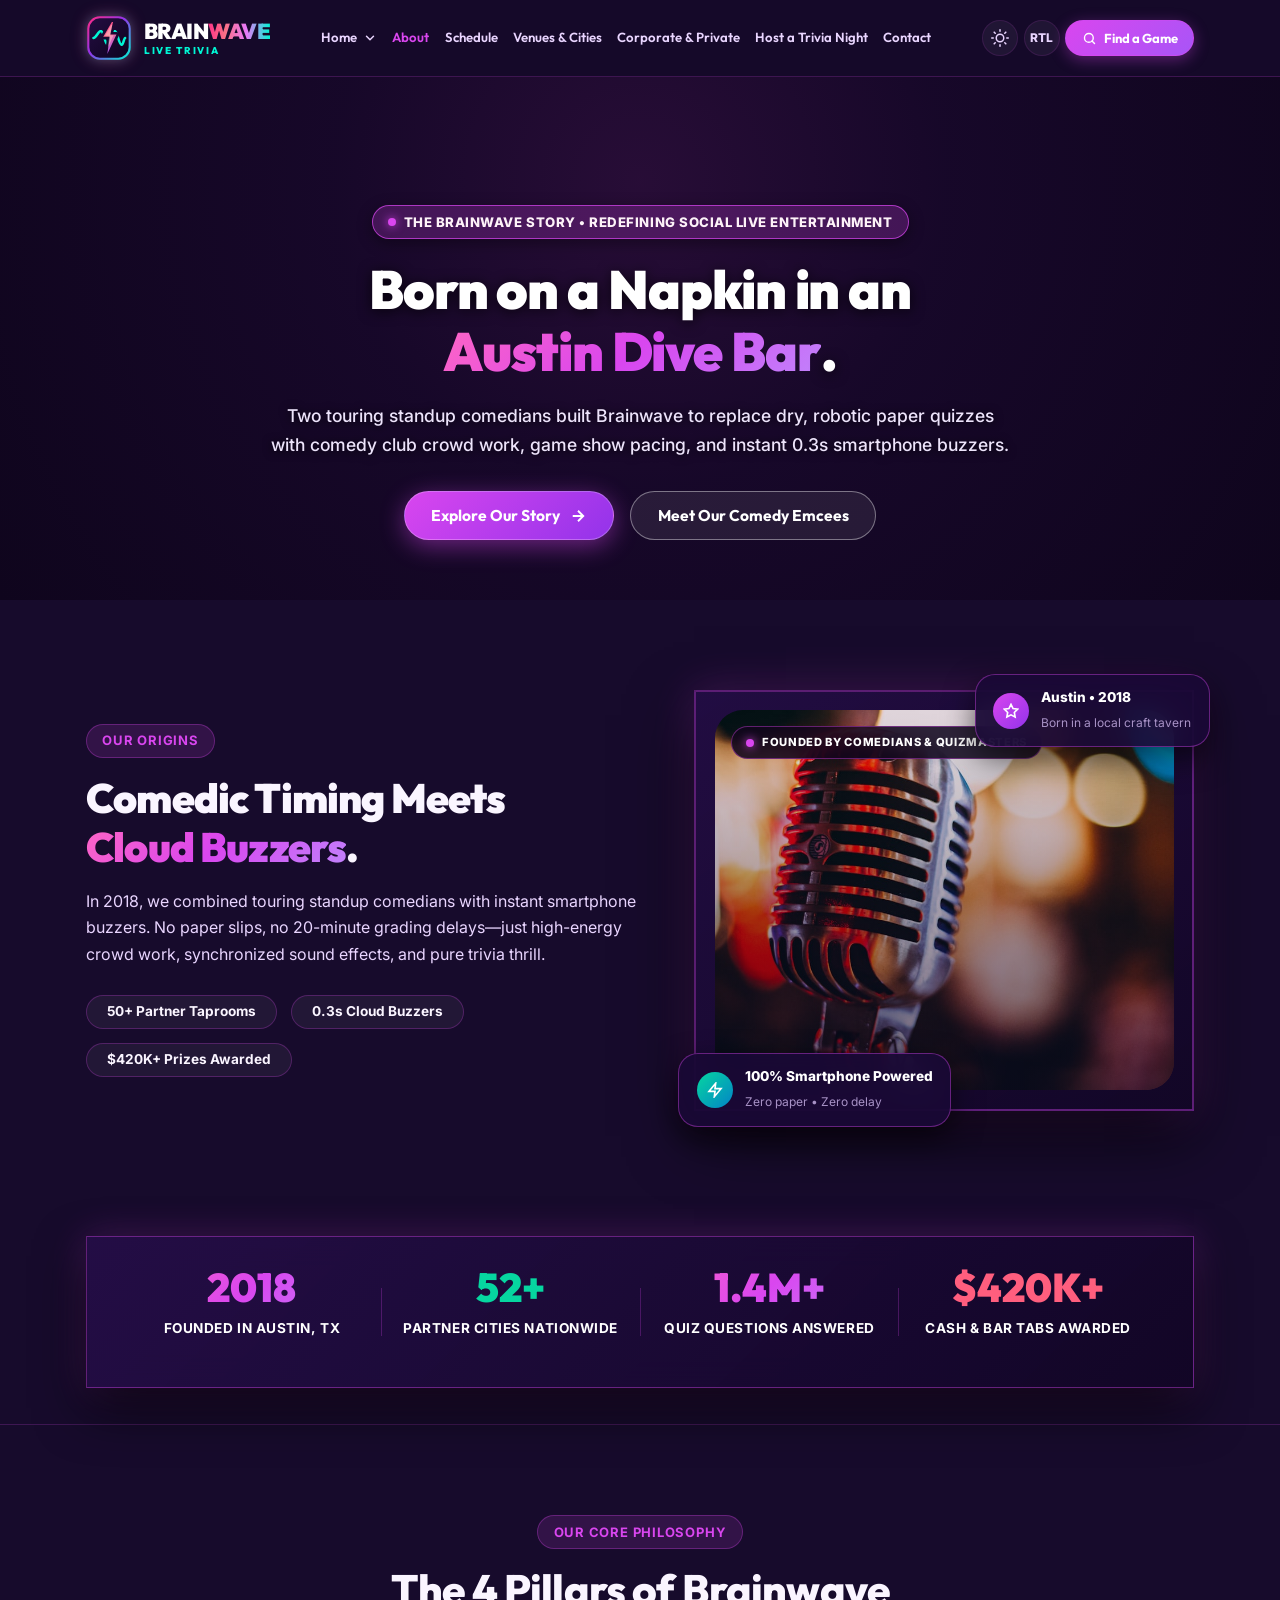
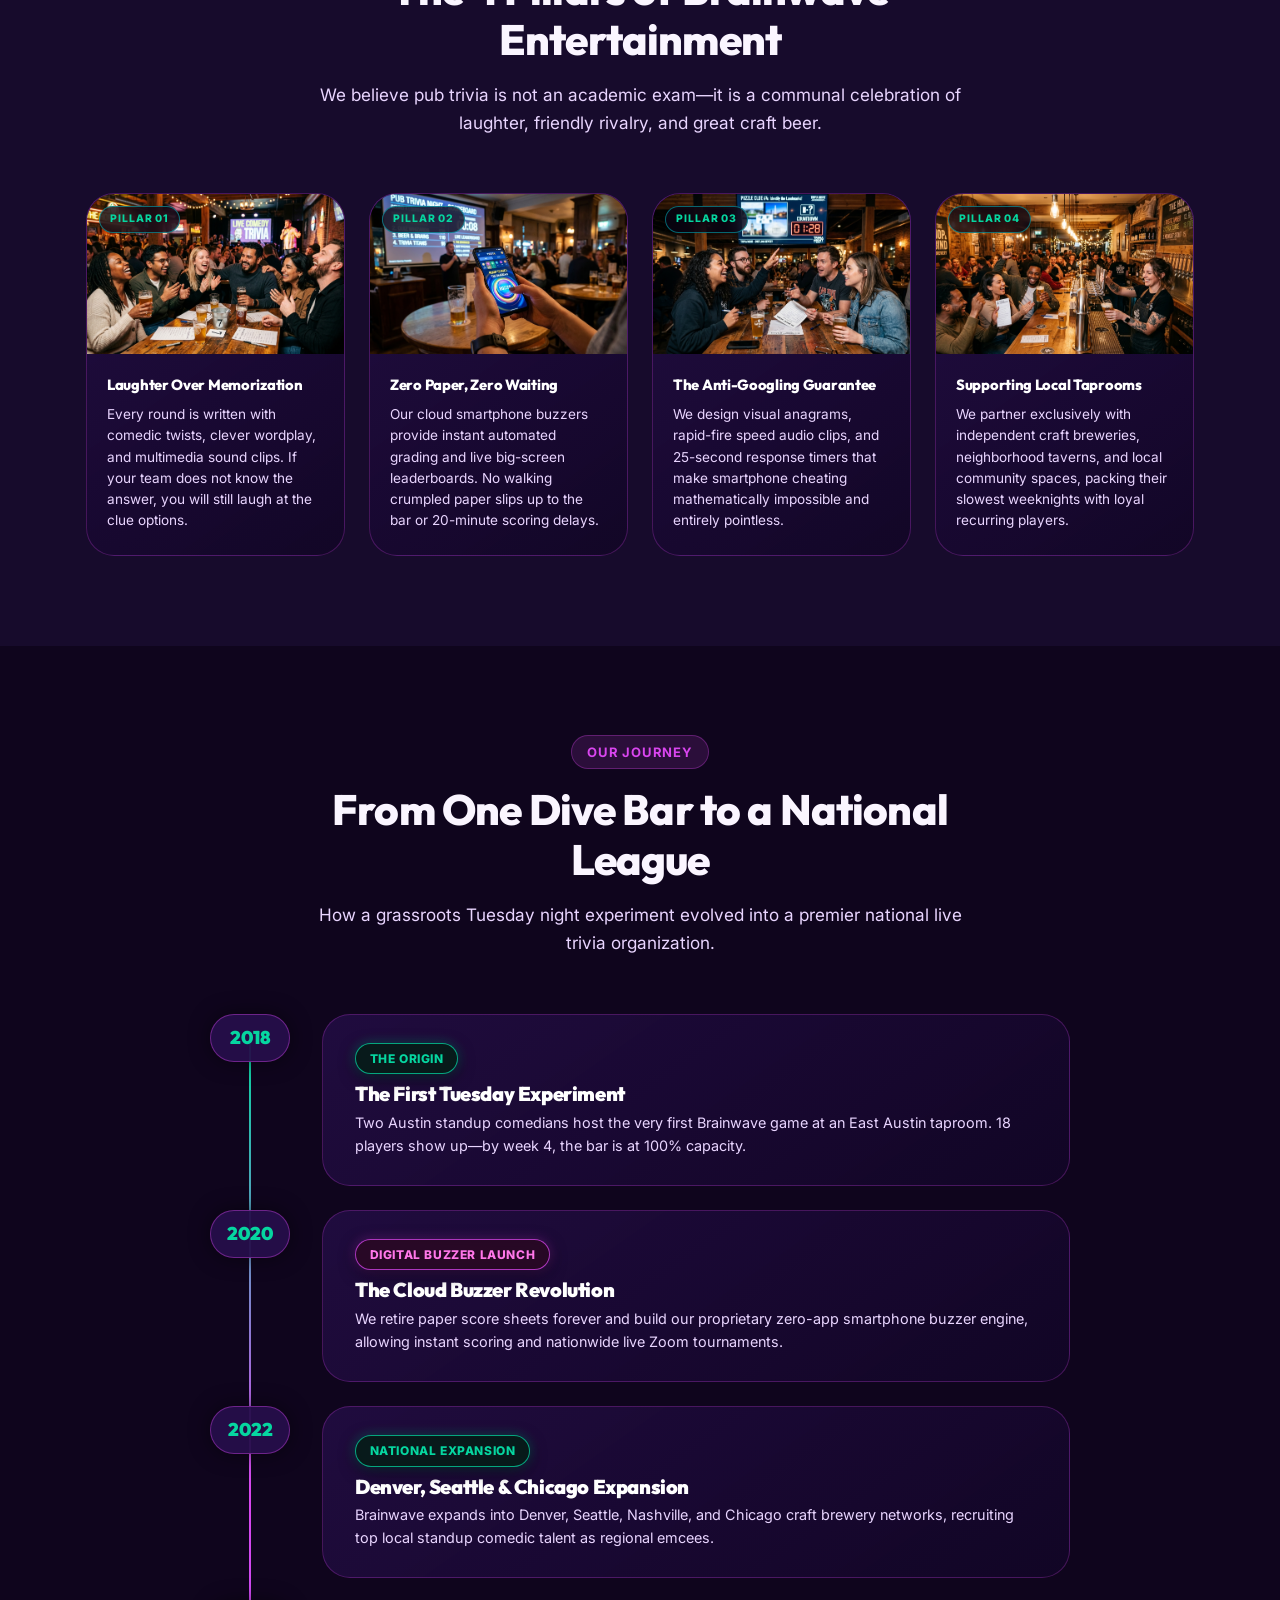
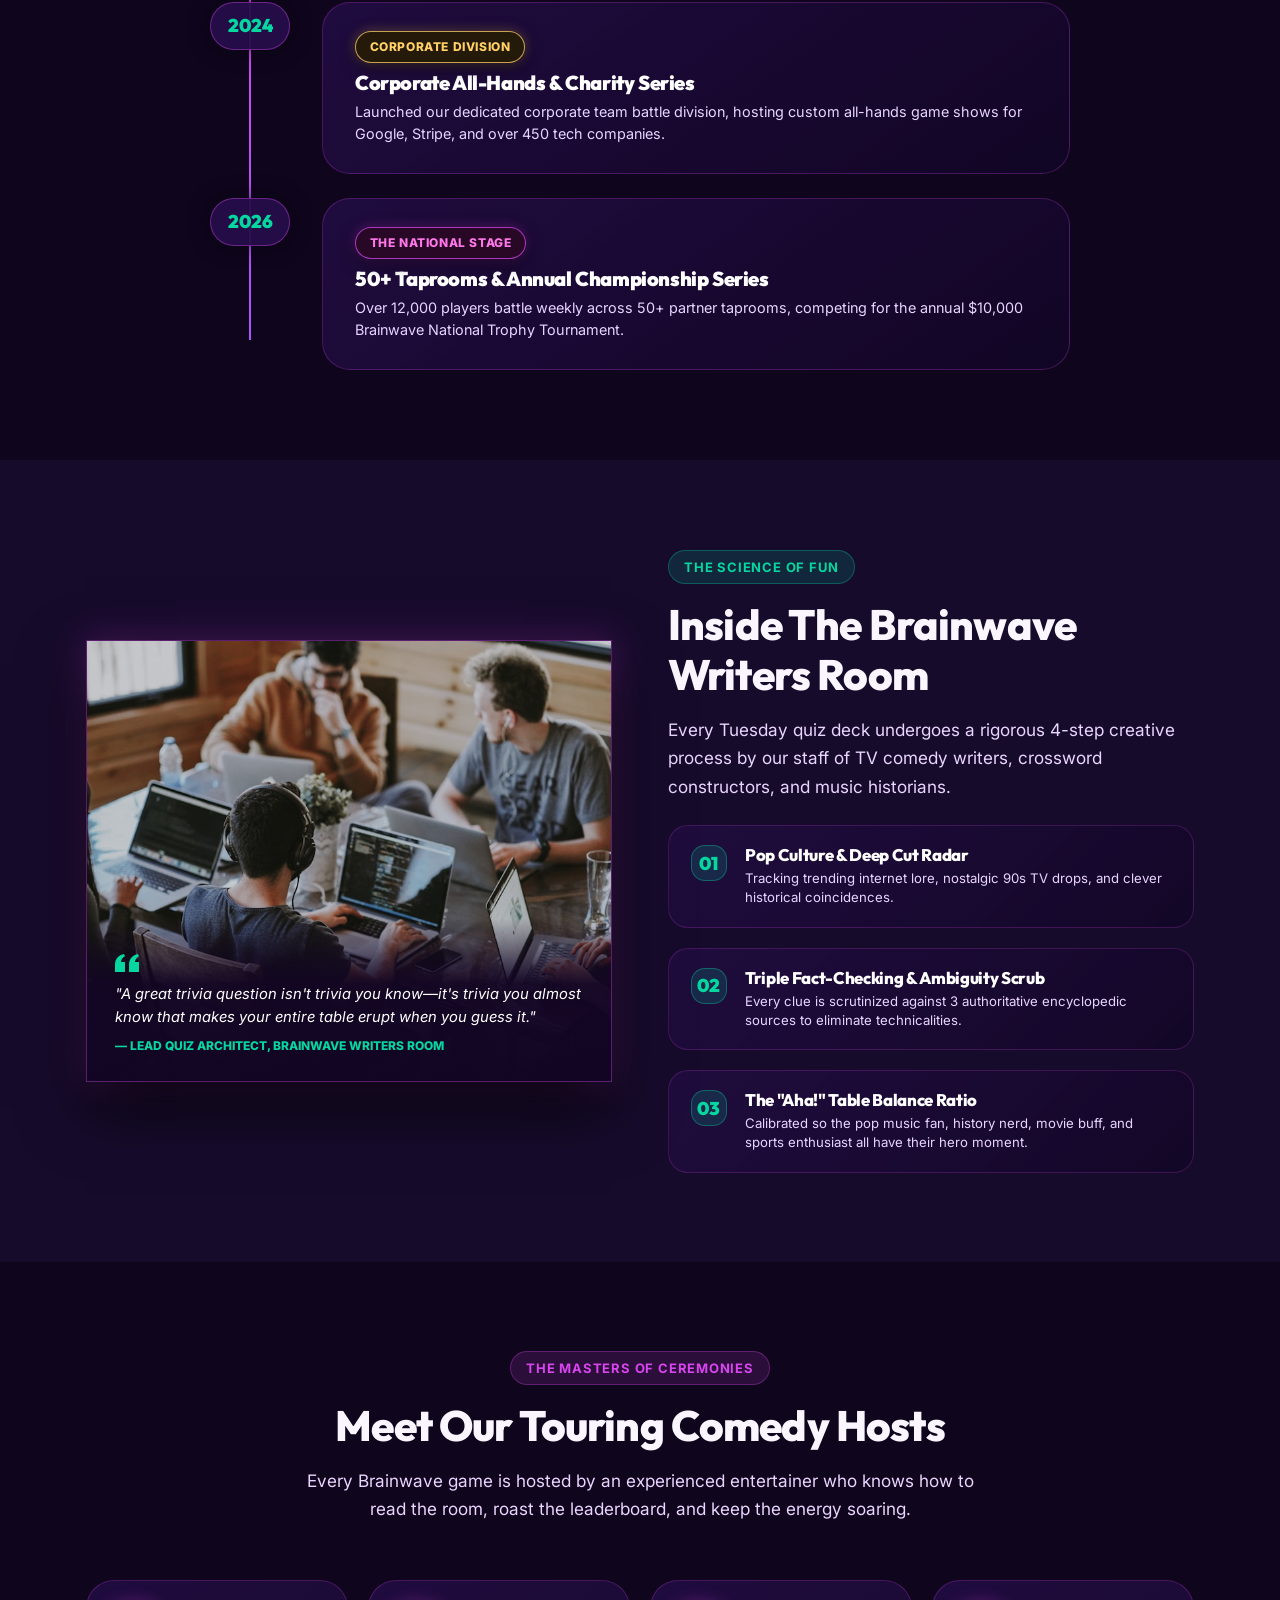
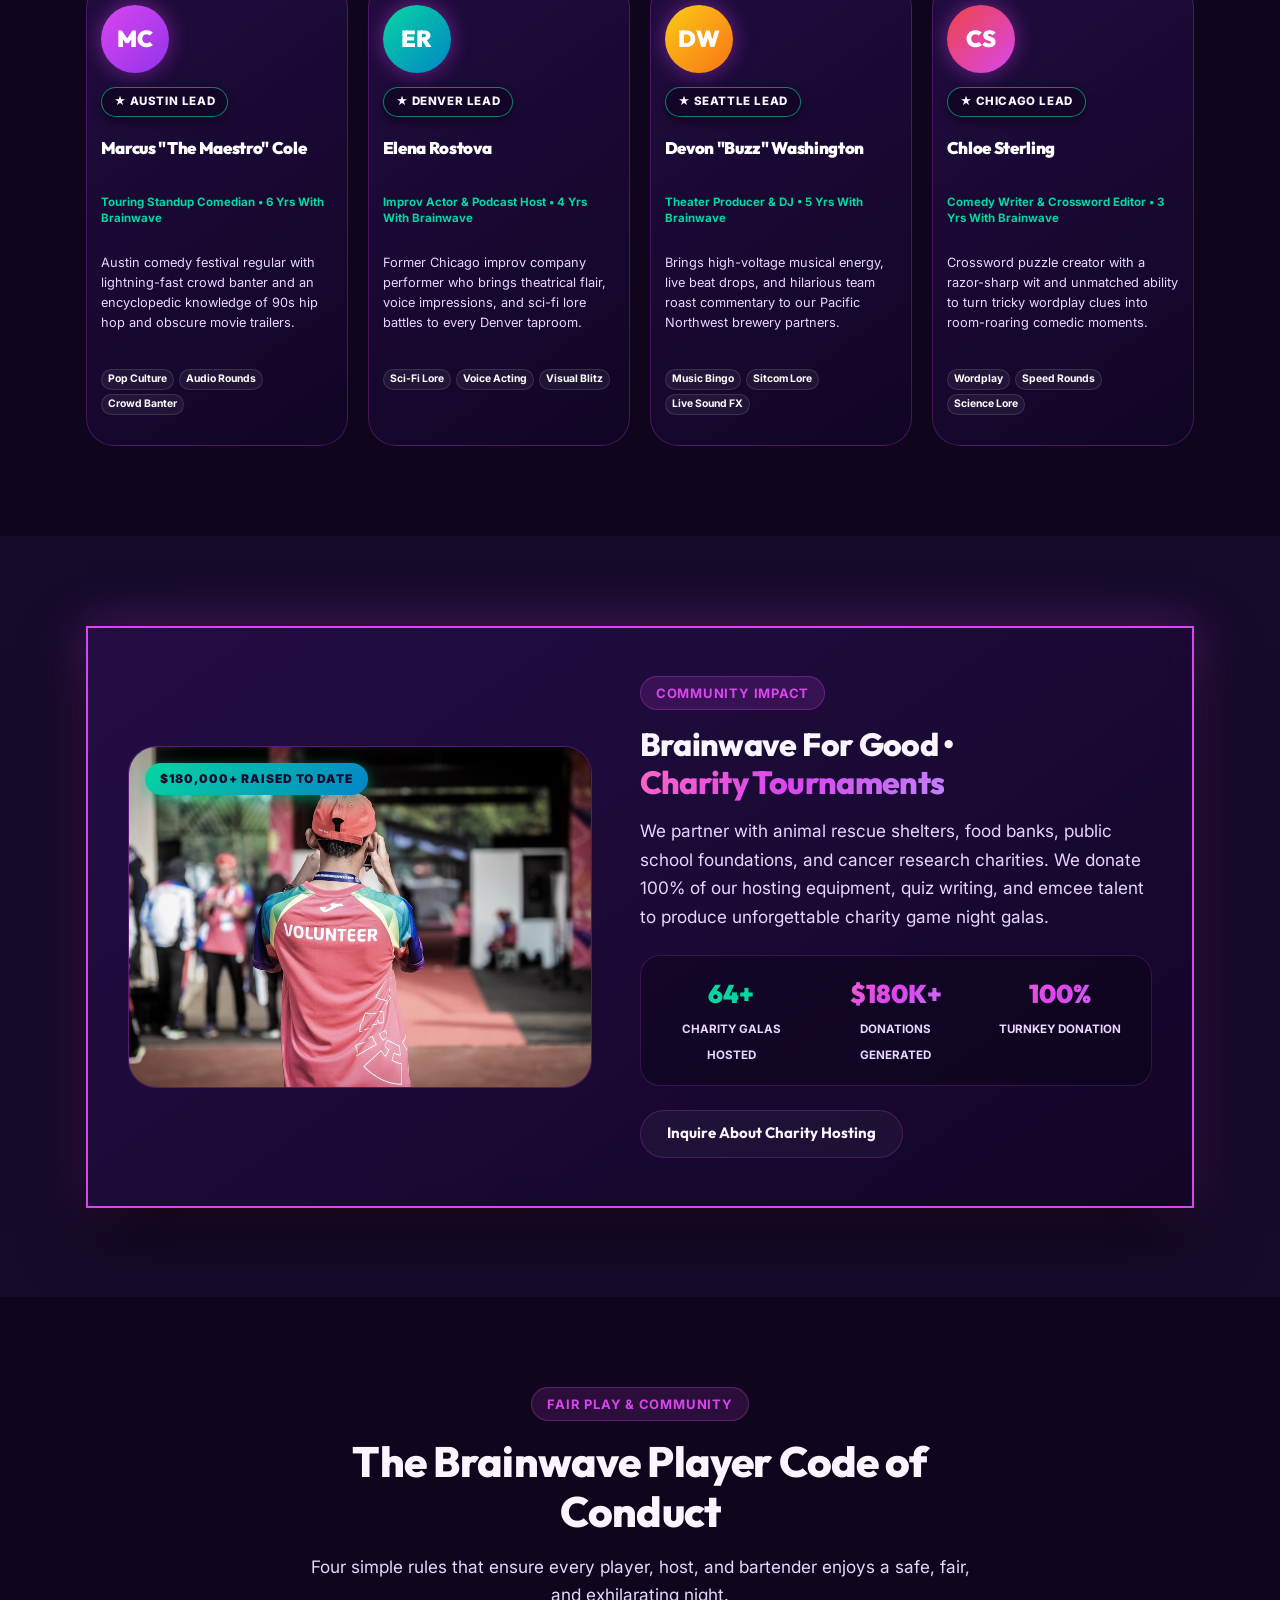
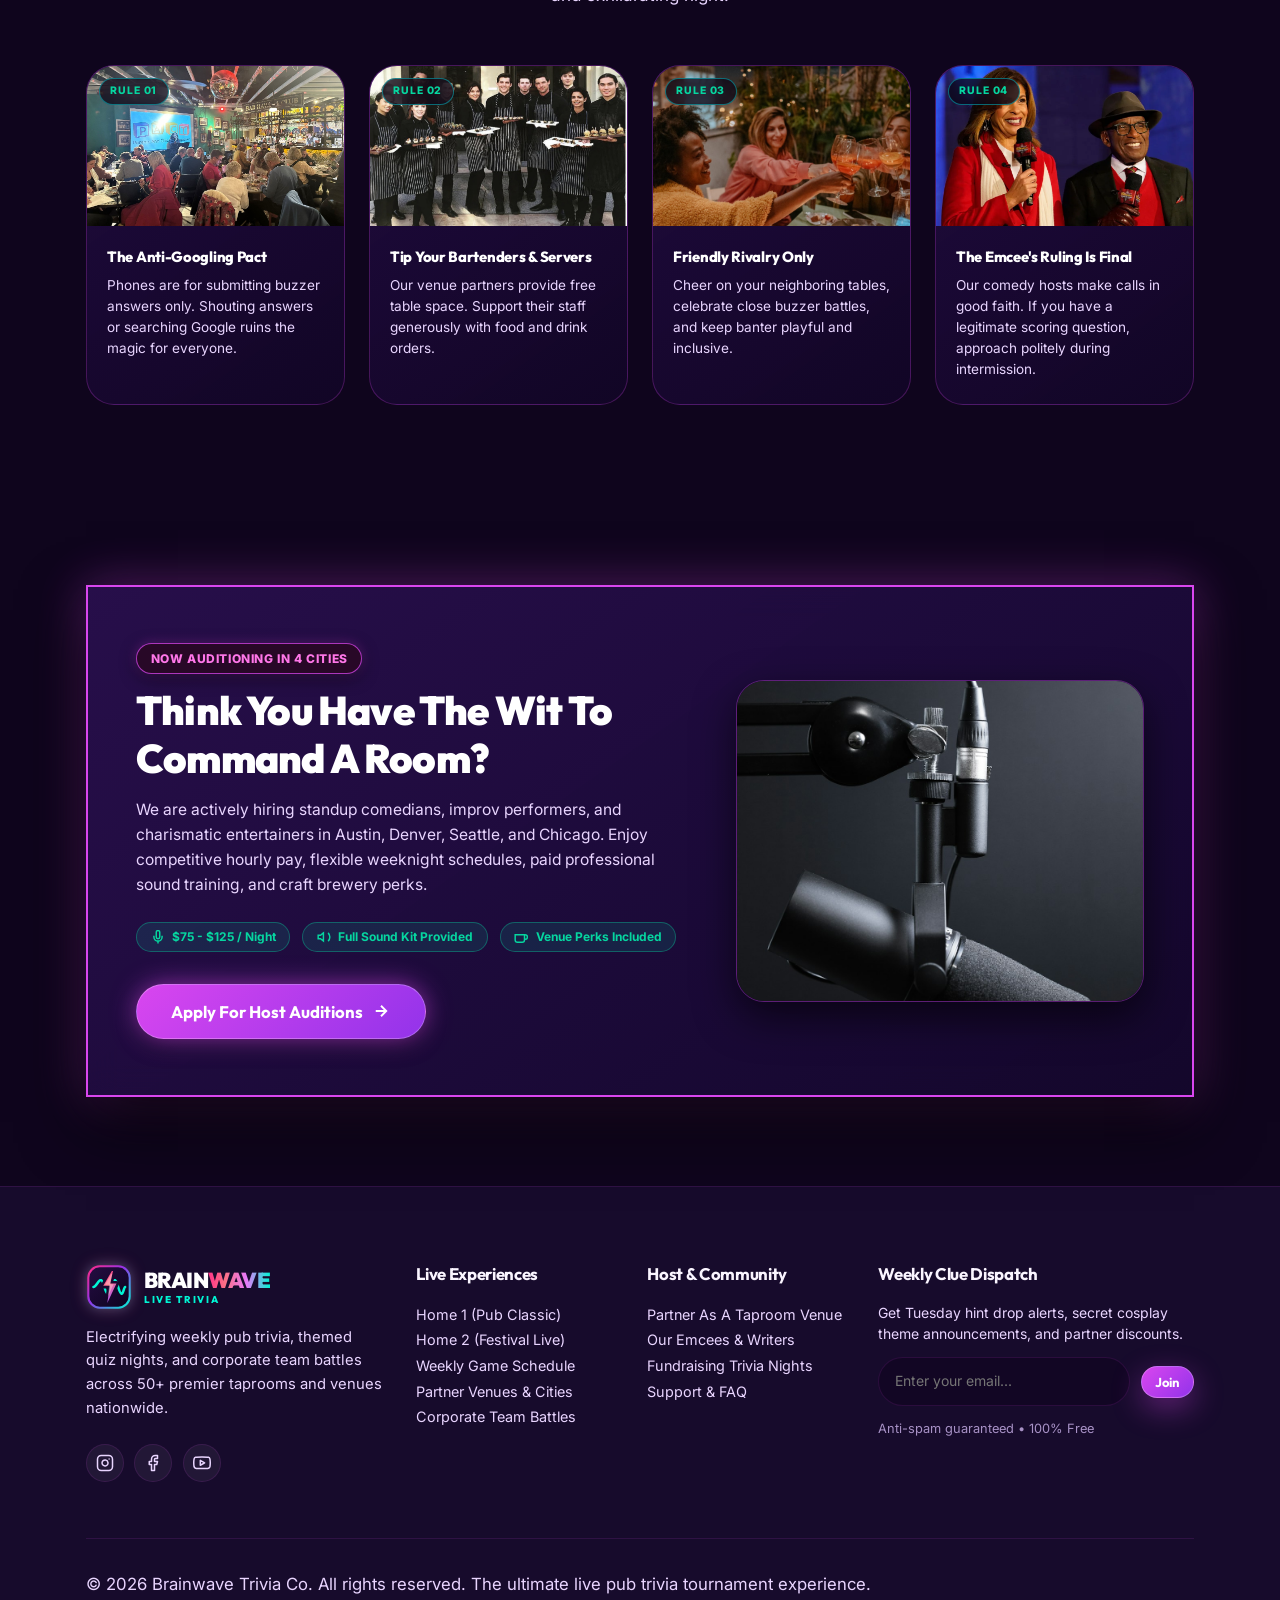
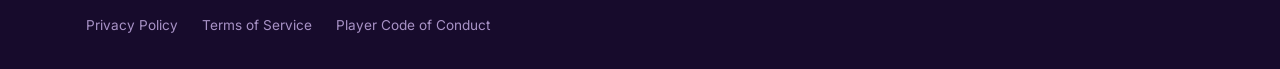
==== commit 3a73d6c6: "first commit" ====
--- a/about.html
+++ b/about.html
@@ -21,9 +21,10 @@
       <div class="preloader-logo-ring">
         <div class="preloader-pulse-glow"></div>
         <svg class="preloader-svg" width="54" height="54" viewBox="0 0 40 40" fill="none" xmlns="http://www.w3.org/2000/svg">
-          <rect x="2" y="2" width="36" height="36" rx="10" fill="#1A0B2E" stroke="url(#bwGradPrimary)" stroke-width="2"/>
-          <path d="M8 20C11 20 12 14 15 14C18 14 17 26 20 26C23 26 24 16 27 16C29 16 30 20 32 20" stroke="#06D6A0" stroke-width="2.6" stroke-linecap="round" stroke-linejoin="round"/>
-          <polygon points="21 6 16 19 21 19 19 32 28 16 22 16 25 6" fill="url(#bwGradBolt)"/>
+          <rect x="2" y="2" width="36" height="36" rx="10" fill="url(#bwBgGrad)" stroke="url(#bwBorderGrad)" stroke-width="2"/>
+          <path d="M6.5 20C9 20 10.5 14 13 14C15.5 14 16.5 26 19 26C21.5 26 22.5 14 25 14C27.5 14 28.5 26 31 26C32.5 26 33 20 34 20" stroke="#00F5D4" stroke-width="2.2" stroke-linecap="round" stroke-linejoin="round" mask="url(#bwBoltMask)"/>
+          <polygon points="22.5 6 15 19 20.8 19 18.5 34 26.5 17 21 17 23.5 6" fill="url(#bwBoltGrad)"/>
+          <polygon points="22 8.5 16.5 18 20.2 18 19 28.5 24 17.5 21.2 17.5 22.8 8.5" fill="#FFFFFF" opacity="0.32"/>
         </svg>
       </div>
       <div class="preloader-text-wrap">
@@ -36,19 +37,39 @@
     </div>
   </div>
 
-  <!-- Shared Global SVG Gradients for Brand Identity -->
+  <!-- Shared Global SVG Gradients & Negative-Space Mask for Brand Identity -->
   <svg style="position: absolute; width: 0; height: 0; overflow: hidden;" aria-hidden="true">
     <defs>
+      <linearGradient id="bwBorderGrad" x1="0%" y1="0%" x2="100%" y2="100%">
+        <stop offset="0%" stop-color="#FF2A85"/>
+        <stop offset="45%" stop-color="#9333EA"/>
+        <stop offset="100%" stop-color="#00F5D4"/>
+      </linearGradient>
+      <linearGradient id="bwBgGrad" x1="0%" y1="0%" x2="100%" y2="100%">
+        <stop offset="0%" stop-color="#240D42"/>
+        <stop offset="100%" stop-color="#0D031F"/>
+      </linearGradient>
+      <linearGradient id="bwBoltGrad" x1="0%" y1="0%" x2="40%" y2="100%">
+        <stop offset="0%" stop-color="#FF2E93"/>
+        <stop offset="50%" stop-color="#FB7185"/>
+        <stop offset="100%" stop-color="#A855F7"/>
+      </linearGradient>
+      <!-- Aliases for backward compatibility -->
       <linearGradient id="bwGradPrimary" x1="0%" y1="0%" x2="100%" y2="100%">
-        <stop offset="0%" stop-color="#D946EF" />
-        <stop offset="50%" stop-color="#A855F7" />
-        <stop offset="100%" stop-color="#9333EA" />
+        <stop offset="0%" stop-color="#FF2A85"/>
+        <stop offset="45%" stop-color="#9333EA"/>
+        <stop offset="100%" stop-color="#00F5D4"/>
       </linearGradient>
-      <linearGradient id="bwGradBolt" x1="0%" y1="0%" x2="100%" y2="100%">
-        <stop offset="0%" stop-color="#FF2E93" />
-        <stop offset="50%" stop-color="#D946EF" />
-        <stop offset="100%" stop-color="#8B5CF6" />
+      <linearGradient id="bwGradBolt" x1="0%" y1="0%" x2="40%" y2="100%">
+        <stop offset="0%" stop-color="#FF2E93"/>
+        <stop offset="50%" stop-color="#FB7185"/>
+        <stop offset="100%" stop-color="#A855F7"/>
       </linearGradient>
+      <!-- Negative Space Cutout Mask to eliminate messy wave/bolt overlap -->
+      <mask id="bwBoltMask">
+        <rect width="40" height="40" fill="#FFFFFF"/>
+        <polygon points="22.5 6 15 19 20.8 19 18.5 34 26.5 17 21 17 23.5 6" fill="#000000" stroke="#000000" stroke-width="4.5" stroke-linejoin="round"/>
+      </mask>
     </defs>
   </svg>
 
@@ -60,10 +81,11 @@
         <!-- Redesigned Attractive Brand Logo (Brainwave + Quiz Lightning) -->
         <a href="index.html" class="brand-logo" aria-label="Brainwave Trivia Home">
           <div class="brand-logo-badge">
-            <svg class="brand-logo-svg" width="36" height="36" viewBox="0 0 40 40" fill="none" xmlns="http://www.w3.org/2000/svg">
-              <rect x="2" y="2" width="36" height="36" rx="10" fill="#1A0B2E" stroke="url(#bwGradPrimary)" stroke-width="1.8"/>
-              <path d="M8 20C11 20 12 14 15 14C18 14 17 26 20 26C23 26 24 16 27 16C29 16 30 20 32 20" stroke="#06D6A0" stroke-width="2.6" stroke-linecap="round" stroke-linejoin="round"/>
-              <polygon points="21 6 16 19 21 19 19 32 28 16 22 16 25 6" fill="url(#bwGradBolt)"/>
+            <svg class="brand-logo-svg" width="38" height="38" viewBox="0 0 40 40" fill="none" xmlns="http://www.w3.org/2000/svg">
+              <rect x="2" y="2" width="36" height="36" rx="10" fill="url(#bwBgGrad)" stroke="url(#bwBorderGrad)" stroke-width="1.8"/>
+              <path d="M6.5 20C9 20 10.5 14 13 14C15.5 14 16.5 26 19 26C21.5 26 22.5 14 25 14C27.5 14 28.5 26 31 26C32.5 26 33 20 34 20" stroke="#00F5D4" stroke-width="2.2" stroke-linecap="round" stroke-linejoin="round" mask="url(#bwBoltMask)"/>
+              <polygon points="22.5 6 15 19 20.8 19 18.5 34 26.5 17 21 17 23.5 6" fill="url(#bwBoltGrad)"/>
+              <polygon points="22 8.5 16.5 18 20.2 18 19 28.5 24 17.5 21.2 17.5 22.8 8.5" fill="#FFFFFF" opacity="0.32"/>
             </svg>
           </div>
           <div class="brand-logo-text">
@@ -181,9 +203,10 @@
       <a href="index.html" class="brand-logo" aria-label="Brainwave Trivia Home">
         <div class="brand-logo-badge">
           <svg class="brand-logo-svg" width="34" height="34" viewBox="0 0 40 40" fill="none" xmlns="http://www.w3.org/2000/svg">
-            <rect x="2" y="2" width="36" height="36" rx="10" fill="#1A0B2E" stroke="url(#bwGradPrimary)" stroke-width="1.8"/>
-            <path d="M8 20C11 20 12 14 15 14C18 14 17 26 20 26C23 26 24 16 27 16C29 16 30 20 32 20" stroke="#06D6A0" stroke-width="2.6" stroke-linecap="round" stroke-linejoin="round"/>
-            <polygon points="21 6 16 19 21 19 19 32 28 16 22 16 25 6" fill="url(#bwGradBolt)"/>
+            <rect x="2" y="2" width="36" height="36" rx="10" fill="url(#bwBgGrad)" stroke="url(#bwBorderGrad)" stroke-width="1.8"/>
+            <path d="M6.5 20C9 20 10.5 14 13 14C15.5 14 16.5 26 19 26C21.5 26 22.5 14 25 14C27.5 14 28.5 26 31 26C32.5 26 33 20 34 20" stroke="#00F5D4" stroke-width="2.2" stroke-linecap="round" stroke-linejoin="round" mask="url(#bwBoltMask)"/>
+            <polygon points="22.5 6 15 19 20.8 19 18.5 34 26.5 17 21 17 23.5 6" fill="url(#bwBoltGrad)"/>
+            <polygon points="22 8.5 16.5 18 20.2 18 19 28.5 24 17.5 21.2 17.5 22.8 8.5" fill="#FFFFFF" opacity="0.32"/>
           </svg>
         </div>
         <div class="brand-logo-text">
@@ -312,15 +335,12 @@
 
             <div class="about-hero-highlights">
               <div class="about-highlight-pill">
-                <svg width="16" height="16" viewBox="0 0 24 24" fill="none" stroke="var(--brand-mint)" stroke-width="2.5"><polyline points="20 6 9 17 4 12"></polyline></svg>
                 <span>50+ Partner Taprooms</span>
               </div>
               <div class="about-highlight-pill">
-                <svg width="16" height="16" viewBox="0 0 24 24" fill="none" stroke="var(--brand-mint)" stroke-width="2.5"><polyline points="20 6 9 17 4 12"></polyline></svg>
                 <span>0.3s Cloud Buzzers</span>
               </div>
               <div class="about-highlight-pill">
-                <svg width="16" height="16" viewBox="0 0 24 24" fill="none" stroke="var(--brand-mint)" stroke-width="2.5"><polyline points="20 6 9 17 4 12"></polyline></svg>
                 <span>$420K+ Prizes Awarded</span>
               </div>
             </div>
@@ -873,10 +893,11 @@
         <div class="footer-col-brand">
           <a href="index.html" class="brand-logo" aria-label="Brainwave Trivia Home">
             <div class="brand-logo-badge">
-              <svg class="brand-logo-svg" width="36" height="36" viewBox="0 0 40 40" fill="none" xmlns="http://www.w3.org/2000/svg">
-                <rect x="2" y="2" width="36" height="36" rx="10" fill="#1A0B2E" stroke="url(#bwGradPrimary)" stroke-width="1.8"/>
-                <path d="M8 20C11 20 12 14 15 14C18 14 17 26 20 26C23 26 24 16 27 16C29 16 30 20 32 20" stroke="#06D6A0" stroke-width="2.6" stroke-linecap="round" stroke-linejoin="round"/>
-                <polygon points="21 6 16 19 21 19 19 32 28 16 22 16 25 6" fill="url(#bwGradBolt)"/>
+              <svg class="brand-logo-svg" width="38" height="38" viewBox="0 0 40 40" fill="none" xmlns="http://www.w3.org/2000/svg">
+                <rect x="2" y="2" width="36" height="36" rx="10" fill="url(#bwBgGrad)" stroke="url(#bwBorderGrad)" stroke-width="1.8"/>
+                <path d="M6.5 20C9 20 10.5 14 13 14C15.5 14 16.5 26 19 26C21.5 26 22.5 14 25 14C27.5 14 28.5 26 31 26C32.5 26 33 20 34 20" stroke="#00F5D4" stroke-width="2.2" stroke-linecap="round" stroke-linejoin="round" mask="url(#bwBoltMask)"/>
+                <polygon points="22.5 6 15 19 20.8 19 18.5 34 26.5 17 21 17 23.5 6" fill="url(#bwBoltGrad)"/>
+                <polygon points="22 8.5 16.5 18 20.2 18 19 28.5 24 17.5 21.2 17.5 22.8 8.5" fill="#FFFFFF" opacity="0.32"/>
               </svg>
             </div>
             <div class="brand-logo-text">
--- a/assets/css/style.css
+++ b/assets/css/style.css
@@ -538,7 +538,7 @@
 .brand-logo {
   display: inline-flex;
   align-items: center;
-  gap: 0.65rem;
+  gap: 0.75rem;
   text-decoration: none;
   flex-shrink: 0;
   transition: transform var(--transition-fast);
@@ -549,8 +549,8 @@
 }
 
 .brand-logo-badge {
-  width: 36px;
-  height: 36px;
+  width: 38px;
+  height: 38px;
   display: flex;
   align-items: center;
   justify-content: center;
@@ -561,12 +561,12 @@
 .brand-logo-svg {
   width: 100%;
   height: 100%;
-  filter: drop-shadow(0 0 8px rgba(217, 70, 239, 0.4));
+  filter: drop-shadow(0 0 8px rgba(255, 42, 133, 0.35)) drop-shadow(0 0 5px rgba(0, 245, 212, 0.25));
   transition: filter var(--transition-normal);
 }
 
 .brand-logo:hover .brand-logo-svg {
-  filter: drop-shadow(0 0 14px rgba(217, 70, 239, 0.75)) drop-shadow(0 0 6px rgba(6, 214, 160, 0.5));
+  filter: drop-shadow(0 0 14px rgba(255, 42, 133, 0.65)) drop-shadow(0 0 8px rgba(0, 245, 212, 0.5));
 }
 
 .brand-logo-text {
@@ -577,32 +577,41 @@
 
 .brand-logo-text .brand-title {
   font-family: var(--font-heading);
-  font-size: 1.15rem;
+  font-size: 1.18rem;
   font-weight: 900;
-  letter-spacing: -0.02em;
-  color: var(--text-primary);
-  line-height: 1.1;
+  letter-spacing: -0.015em;
+  color: #FFFFFF;
+  line-height: 1.05;
+  white-space: nowrap;
 }
 
 .brand-logo-text .brand-accent {
-  background: linear-gradient(135deg, #D946EF 0%, #06D6A0 100%);
+  background: linear-gradient(90deg, #FF3388 0%, #FB7185 28%, #E879F9 62%, #00F5D4 100%);
   -webkit-background-clip: text;
   -webkit-text-fill-color: transparent;
+  display: inline;
 }
 
 .brand-logo-text .brand-tagline {
   font-family: var(--font-heading);
-  font-size: 0.55rem;
+  font-size: 0.56rem;
   font-weight: 800;
-  letter-spacing: 0.15em;
+  letter-spacing: 0.22em;
   text-transform: uppercase;
-  color: var(--brand-cyan);
-  margin-top: 2px;
+  color: #00F5D4;
+  margin-top: 3px;
   line-height: 1;
+  white-space: nowrap;
 }
 
 [data-theme="light"] .brand-logo-text .brand-title {
-  color: #1A0B2E;
+  color: #0F0521;
+}
+
+[data-theme="light"] .brand-logo-text .brand-accent {
+  background: linear-gradient(90deg, #E11D48 0%, #9333EA 50%, #0284C7 100%);
+  -webkit-background-clip: text;
+  -webkit-text-fill-color: transparent;
 }
 
 [data-theme="light"] .brand-logo-text .brand-tagline {
@@ -611,16 +620,16 @@
 
 /* Light mode: keep logo badge with dark purple fill so it matches dark mode appearance */
 [data-theme="light"] .brand-logo-badge {
-  background: linear-gradient(135deg, rgba(126, 34, 206, 0.12) 0%, rgba(217, 70, 239, 0.08) 100%);
+  background: linear-gradient(135deg, rgba(126, 34, 206, 0.12) 0%, rgba(2, 132, 199, 0.08) 100%);
   border-radius: 10px;
 }
 
 [data-theme="light"] .brand-logo-svg rect {
-  fill: rgba(26, 11, 46, 0.92) !important;
+  fill: rgba(26, 11, 46, 0.95) !important;
 }
 
 [data-theme="light"] .brand-logo-svg {
-  filter: drop-shadow(0 0 6px rgba(217, 70, 239, 0.3));
+  filter: drop-shadow(0 0 6px rgba(126, 34, 206, 0.3));
 }
 
 /* Main Navigation Links (Balanced Center Distribution) */
@@ -1581,9 +1590,9 @@
 
 .hero-grid {
   display: grid;
-  grid-template-columns: 1.05fr 1.15fr;
-  align-items: center;
-  gap: clamp(2.5rem, 5vw, 4rem);
+  grid-template-columns: 1.1fr 1fr;
+  align-items: center;
+  gap: clamp(2rem, 4vw, 3.5rem);
 }
 
 .hero-content {
@@ -1591,22 +1600,23 @@
   flex-direction: column;
   align-items: flex-start;
   z-index: 2;
+  min-width: 0;
 }
 
 .hero-title {
-  font-size: clamp(2.4rem, 4.5vw, 3.8rem);
+  font-size: clamp(2.3rem, 4.2vw, 3.6rem);
   font-weight: 900;
-  line-height: 1.1;
+  line-height: 1.12;
   letter-spacing: -0.03em;
   margin-bottom: 1.25rem;
 }
 
 .hero-subtitle {
-  font-size: clamp(1.05rem, 1.8vw, 1.2rem);
+  font-size: clamp(1.025rem, 1.6vw, 1.15rem);
   color: var(--text-secondary);
   line-height: 1.6;
-  margin-bottom: 2rem;
-  max-width: 520px;
+  margin-bottom: 1.85rem;
+  max-width: 540px;
 }
 
 .hero-actions {
@@ -1614,7 +1624,21 @@
   align-items: center;
   gap: 1rem;
   flex-wrap: wrap;
-  margin-bottom: 2.5rem;
+  margin-bottom: 2rem;
+}
+
+@media (min-width: 641px) {
+  .hero-actions {
+    flex-wrap: nowrap;
+  }
+  .hero-actions .btn {
+    white-space: nowrap;
+  }
+}
+
+.hero-actions .btn.btn-lg {
+  padding: 0.9rem 1.75rem;
+  font-size: 1rem;
 }
 
 .glow-btn {
@@ -1703,7 +1727,7 @@
 .hero-showcase-stage {
   position: relative;
   width: 100%;
-  height: 520px;
+  height: 500px;
   perspective: 1400px;
   perspective-origin: 50% 45%;
   display: flex;
@@ -1826,9 +1850,9 @@
 /* Card 3: Main Star 3D Interactive Quiz Screen (Reference Match) */
 .floating-quiz-main-screen {
   position: absolute;
-  bottom: 15px;
-  right: 25px;
-  width: clamp(380px, 42vw, 530px);
+  bottom: 10px;
+  right: 15px;
+  width: clamp(380px, 42vw, 520px);
   z-index: 4;
   transform: rotateX(14deg) rotateY(-14deg) rotateZ(4deg) translateZ(50px);
   transform-style: preserve-3d;
@@ -6053,6 +6077,7 @@
   color: #FFFFFF;
   margin-bottom: 0.65rem;
   line-height: 1.3;
+  min-height: 2.6em;
 }
 
 .special-card-desc {
@@ -6060,17 +6085,21 @@
   color: var(--text-secondary);
   line-height: 1.55;
   margin-bottom: 1.25rem;
+  flex-grow: 1;
 }
 
 .special-perks-list {
   display: flex;
   flex-direction: column;
-  gap: 0.6rem;
+  justify-content: center;
+  gap: 0.65rem;
   font-size: 0.85rem;
   color: #FFFFFF;
   font-weight: 600;
-  margin-bottom: 1.5rem;
+  margin-top: auto;
+  margin-bottom: 1.25rem;
   padding: 0.9rem 1rem;
+  min-height: 124px;
   background: rgba(255, 255, 255, 0.04);
   border: 1px solid rgba(255, 255, 255, 0.08);
   border-radius: var(--radius-md);
@@ -10146,14 +10175,22 @@
 .about-highlight-pill {
   display: inline-flex;
   align-items: center;
-  gap: 0.45rem;
+  justify-content: center;
+  text-align: center;
   background: rgba(255, 255, 255, 0.05);
   border: 1px solid rgba(217, 70, 239, 0.25);
   border-radius: var(--radius-full);
-  padding: 0.35rem 0.85rem;
-  font-size: 0.8rem;
+  padding: 0.45rem 1.25rem;
+  font-size: 0.85rem;
   font-weight: 700;
   color: var(--text-primary);
+  line-height: 1.3;
+}
+
+.about-highlight-pill span {
+  display: inline-block;
+  text-align: center;
+  width: 100%;
 }
 
 [data-theme="light"] .about-highlight-pill {
@@ -10283,8 +10320,14 @@
 }
 
 .about-float-badge span {
-  font-size: 0.725rem;
+  font-size: 0.75rem;
   color: var(--text-muted);
+}
+
+[data-theme="light"] .about-float-badge span {
+  color: #4C2D74 !important;
+  font-weight: 700 !important;
+  opacity: 1 !important;
 }
 
 .about-metric-banner {
@@ -10967,8 +11010,11 @@
   box-shadow: 0 10px 30px rgba(76, 45, 116, 0.08);
 }
 
-[data-theme="light"] .about-metric-item .metric-label {
-  color: #4C2D74;
+[data-theme="light"] .about-metric-item .metric-label,
+[data-theme="light"] .about-metric-banner .metric-label {
+  color: #1A0B2E !important;
+  font-weight: 800 !important;
+  opacity: 1 !important;
 }
 
 [data-theme="light"] .pillar-card:hover,
--- a/assets/css/responsive.css
+++ b/assets/css/responsive.css
@@ -122,8 +122,8 @@
   }
 
   .hero-grid {
-    grid-template-columns: 1fr 1fr;
-    gap: 2.5rem;
+    grid-template-columns: 1.08fr 1fr;
+    gap: 2.25rem;
     align-items: center;
   }
 
@@ -3387,42 +3387,88 @@
   align-items: center;
 }
 
+@media (min-width: 641px) {
+  .hero-actions {
+    flex-wrap: nowrap;
+  }
+  .hero-actions .btn {
+    white-space: nowrap;
+  }
+}
+
+.hero-actions .btn.btn-lg {
+  padding: 0.85rem 1.65rem;
+  font-size: 0.975rem;
+}
+
 .theme-special-card,
 .special-card-body {
   min-width: 0;
-}
-
-.special-card-title,
+  display: flex;
+  flex-direction: column;
+}
+
+.special-card-title {
+  overflow-wrap: anywhere;
+  text-align: left;
+  min-height: 2.6em;
+  line-height: 1.3;
+}
+
 .special-card-desc {
   overflow-wrap: anywhere;
   text-align: left;
+  flex-grow: 1;
+  margin-bottom: 1.25rem;
+}
+
+.special-perks-list {
+  margin-top: auto;
+  min-height: 124px;
+  display: flex;
+  flex-direction: column;
+  justify-content: center;
+}
+
+.special-perks-list span {
+  display: flex;
+  align-items: center;
+  gap: 0.65rem;
+  text-align: left;
 }
 
 .special-card-footer {
   flex-wrap: wrap;
   gap: 0.75rem;
+  margin-top: 1rem;
 }
 
 .about-highlight-pill {
-  position: relative;
+  display: inline-flex;
+  align-items: center;
   justify-content: center;
   text-align: center;
-  padding-inline: 2rem;
-}
-
-.about-highlight-pill > svg {
-  position: absolute;
-  left: 0.8rem;
-}
-
-.about-highlight-pill > span {
-  flex: 1;
+  padding: 0.45rem 1.25rem;
+}
+
+.about-highlight-pill span {
   text-align: center;
+  display: inline-block;
+  width: 100%;
 }
 
 [data-theme="light"] .about-float-badge span {
-  color: #4C2D74;
-  font-weight: 600;
+  color: #4C2D74 !important;
+  font-weight: 700 !important;
+  opacity: 1 !important;
+}
+
+[data-theme="light"] .about-metric-item .metric-label,
+[data-theme="light"] .about-metric-banner .metric-label,
+[data-theme="light"] .metric-label {
+  color: #1A0B2E !important;
+  font-weight: 800 !important;
+  opacity: 1 !important;
 }
 
 @media (max-width: 1200px) and (min-width: 992px) {
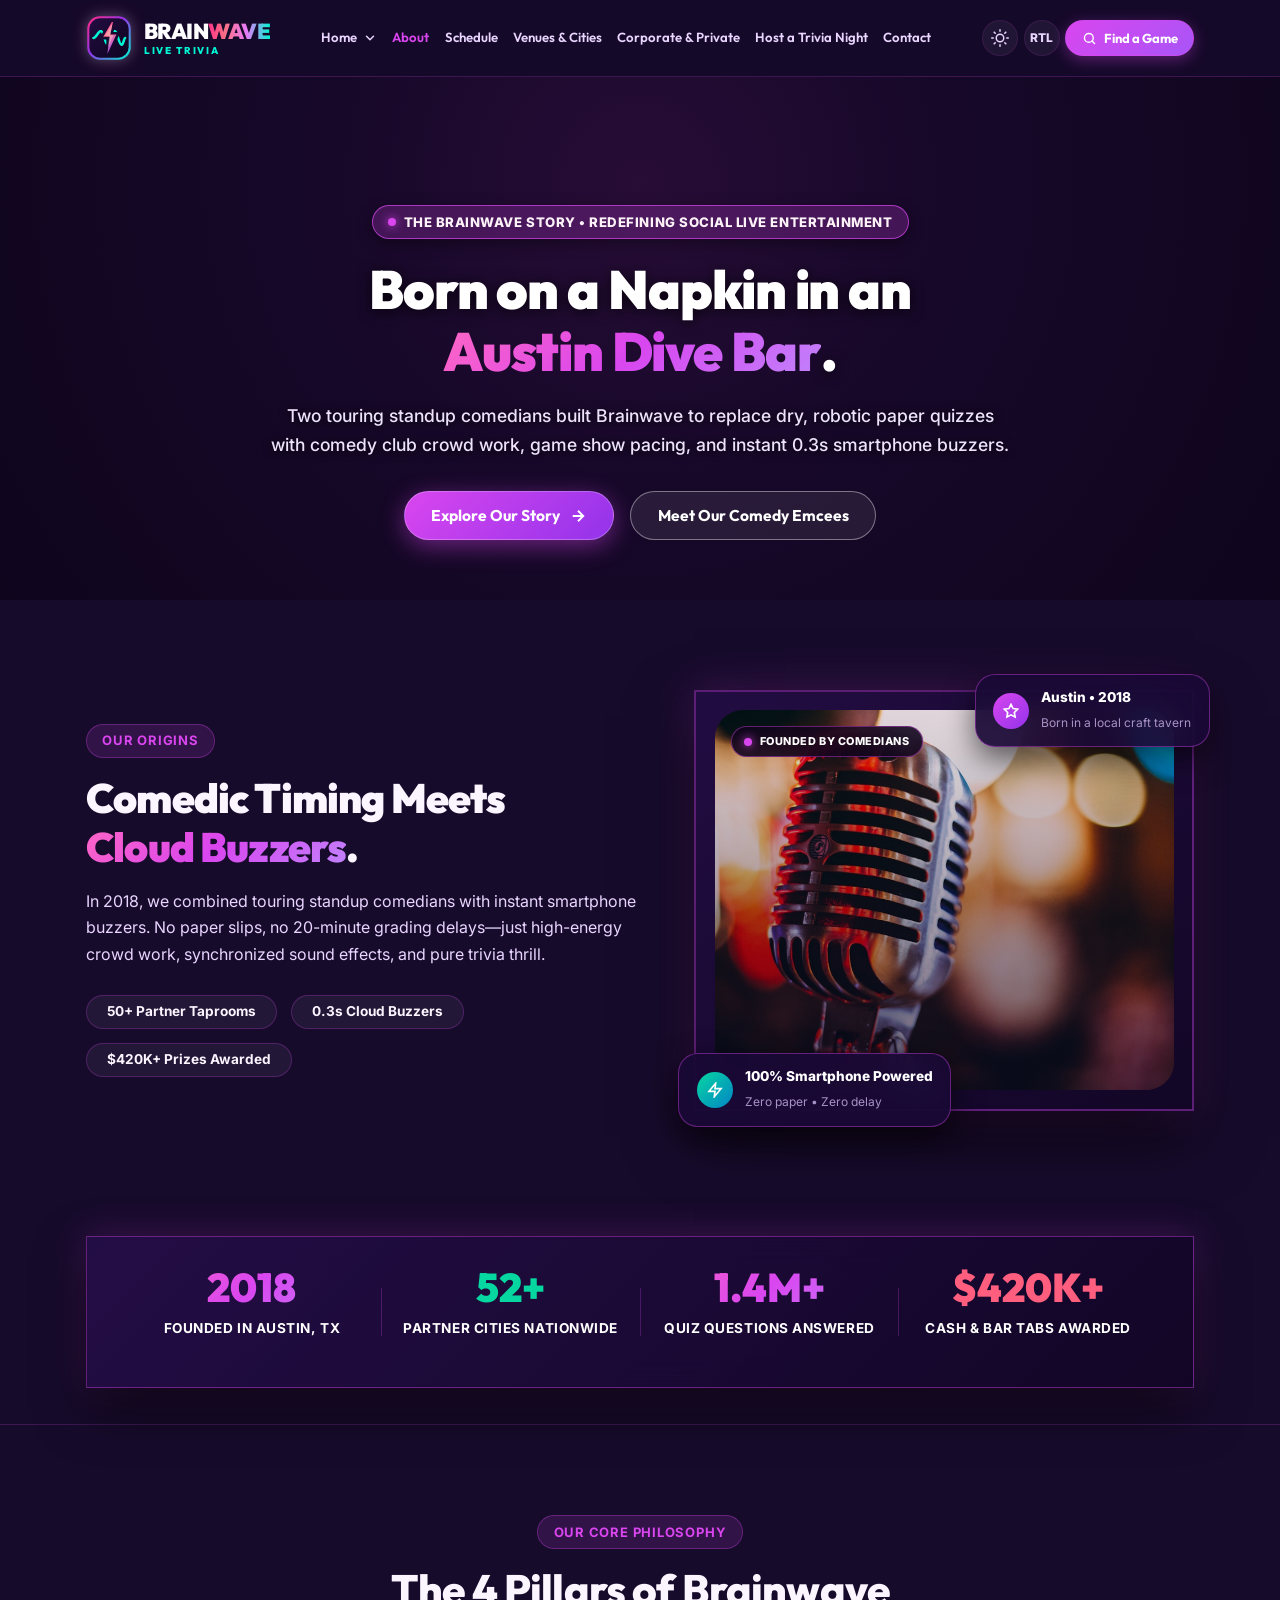
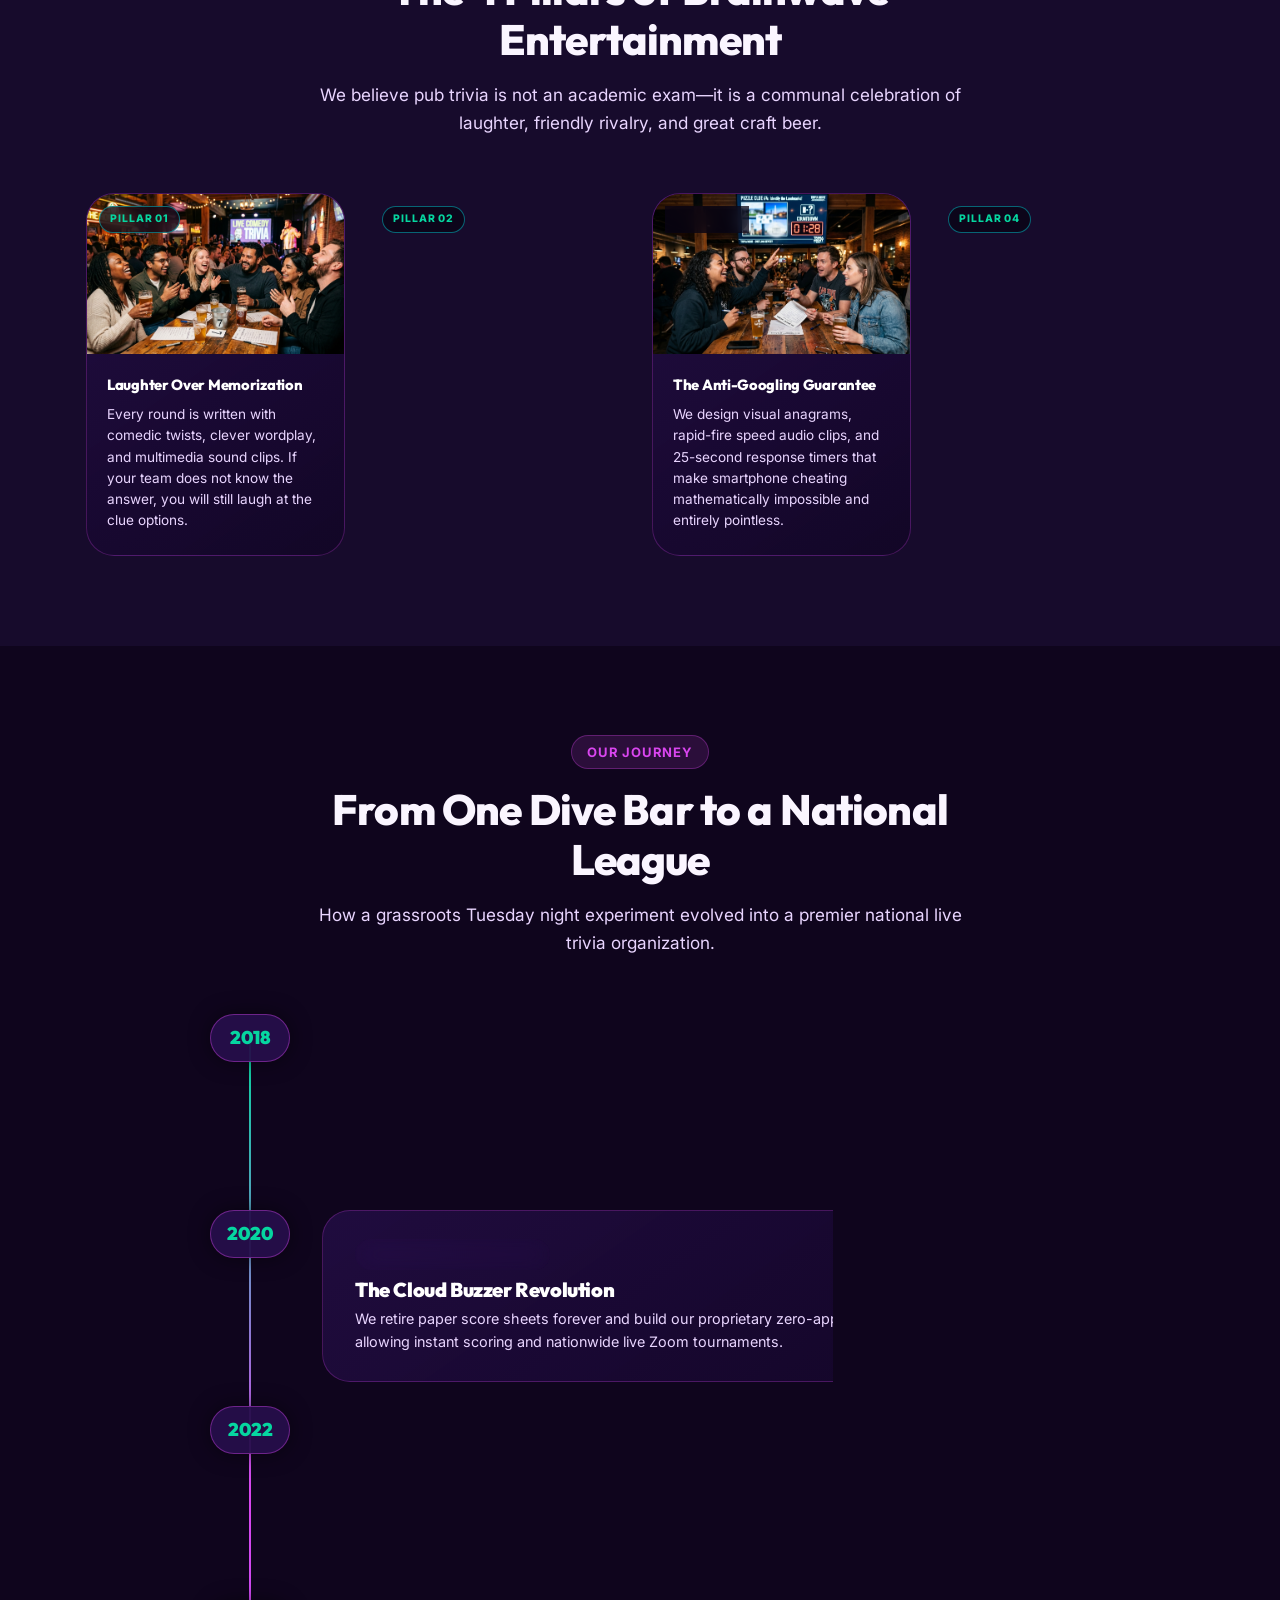
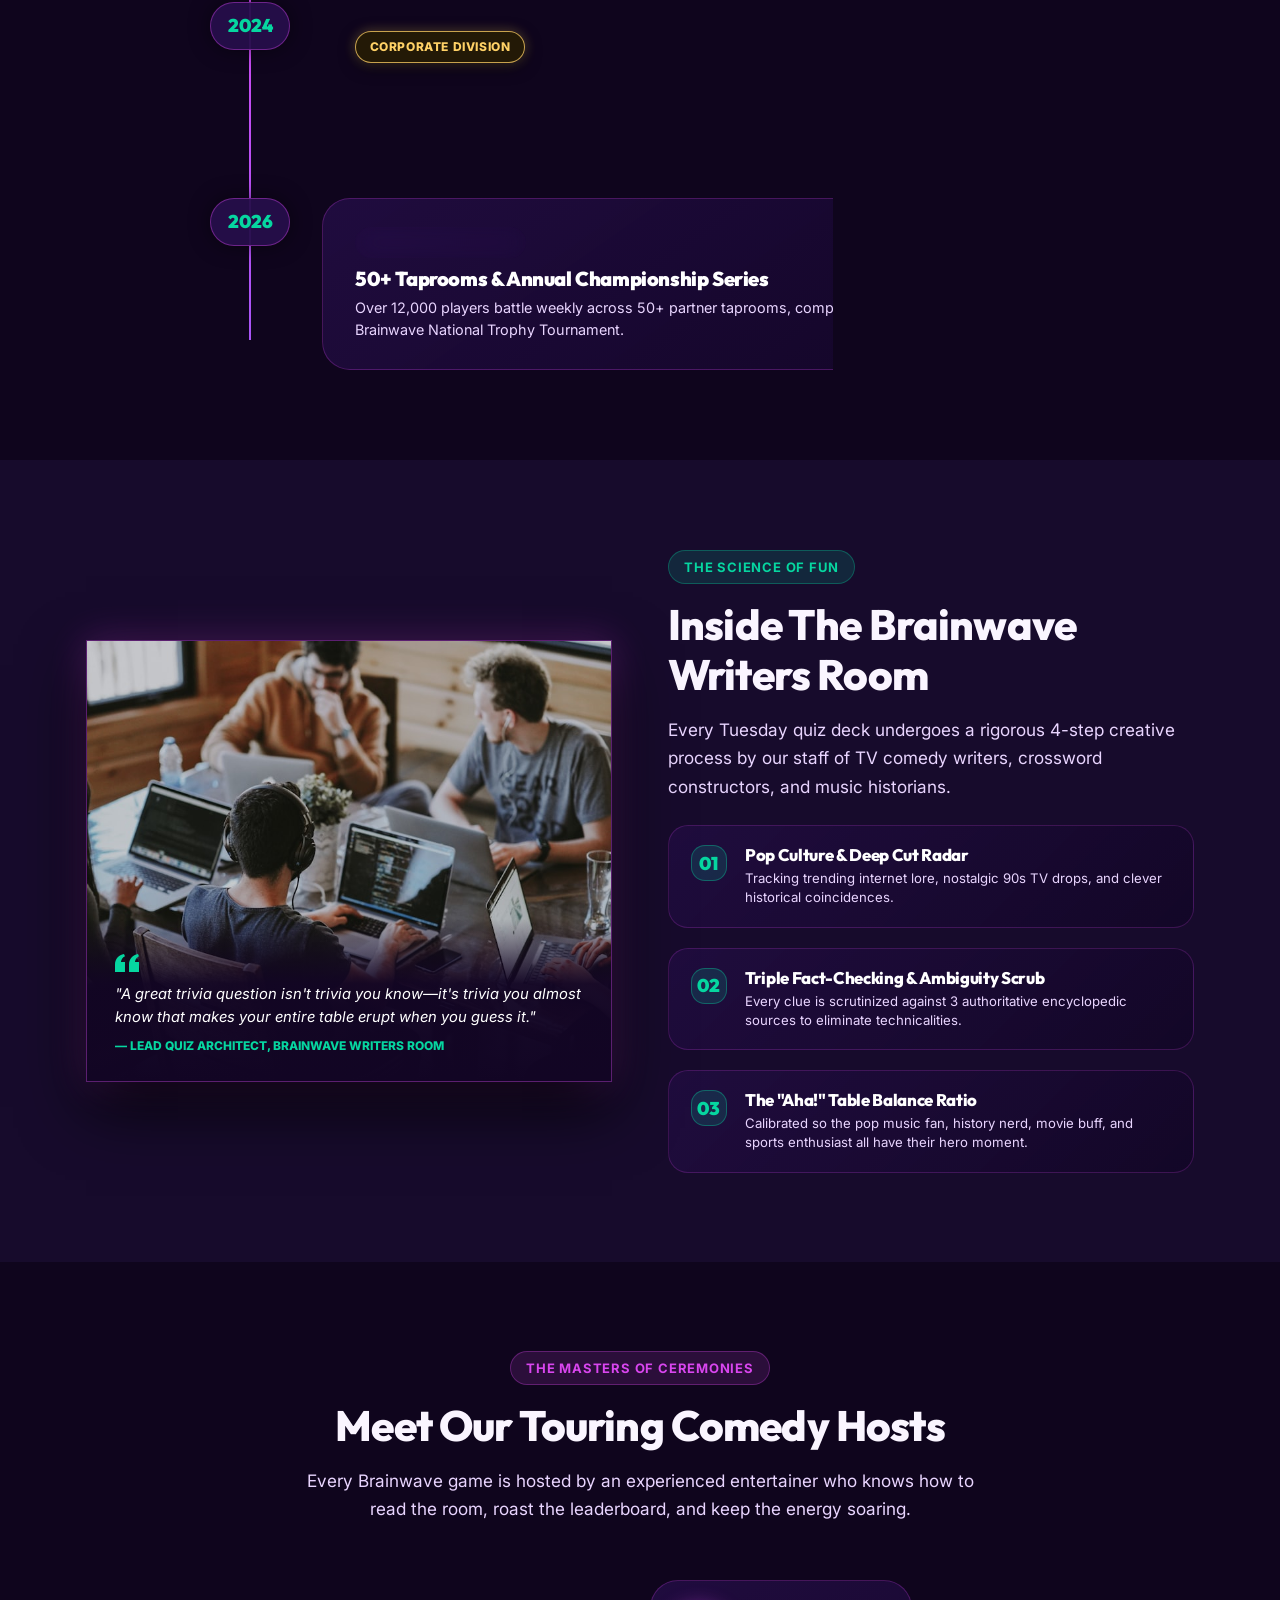
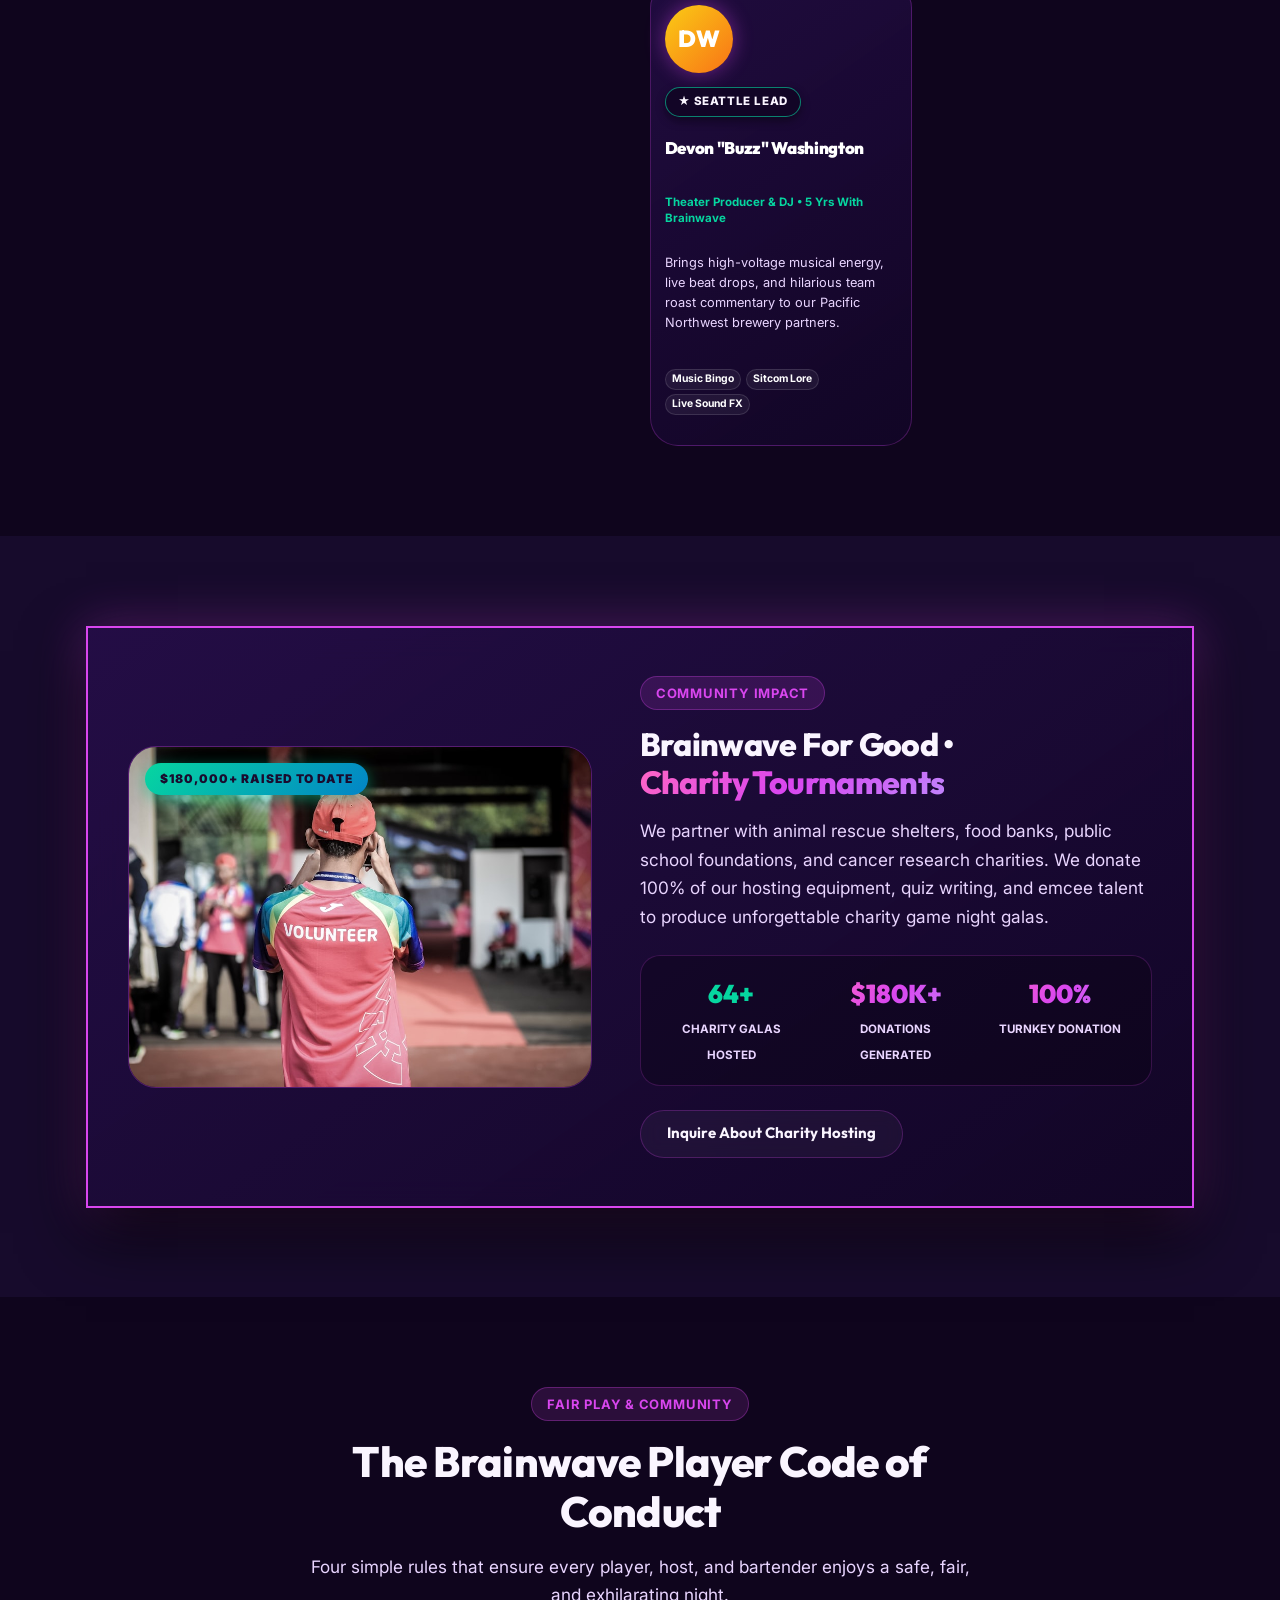
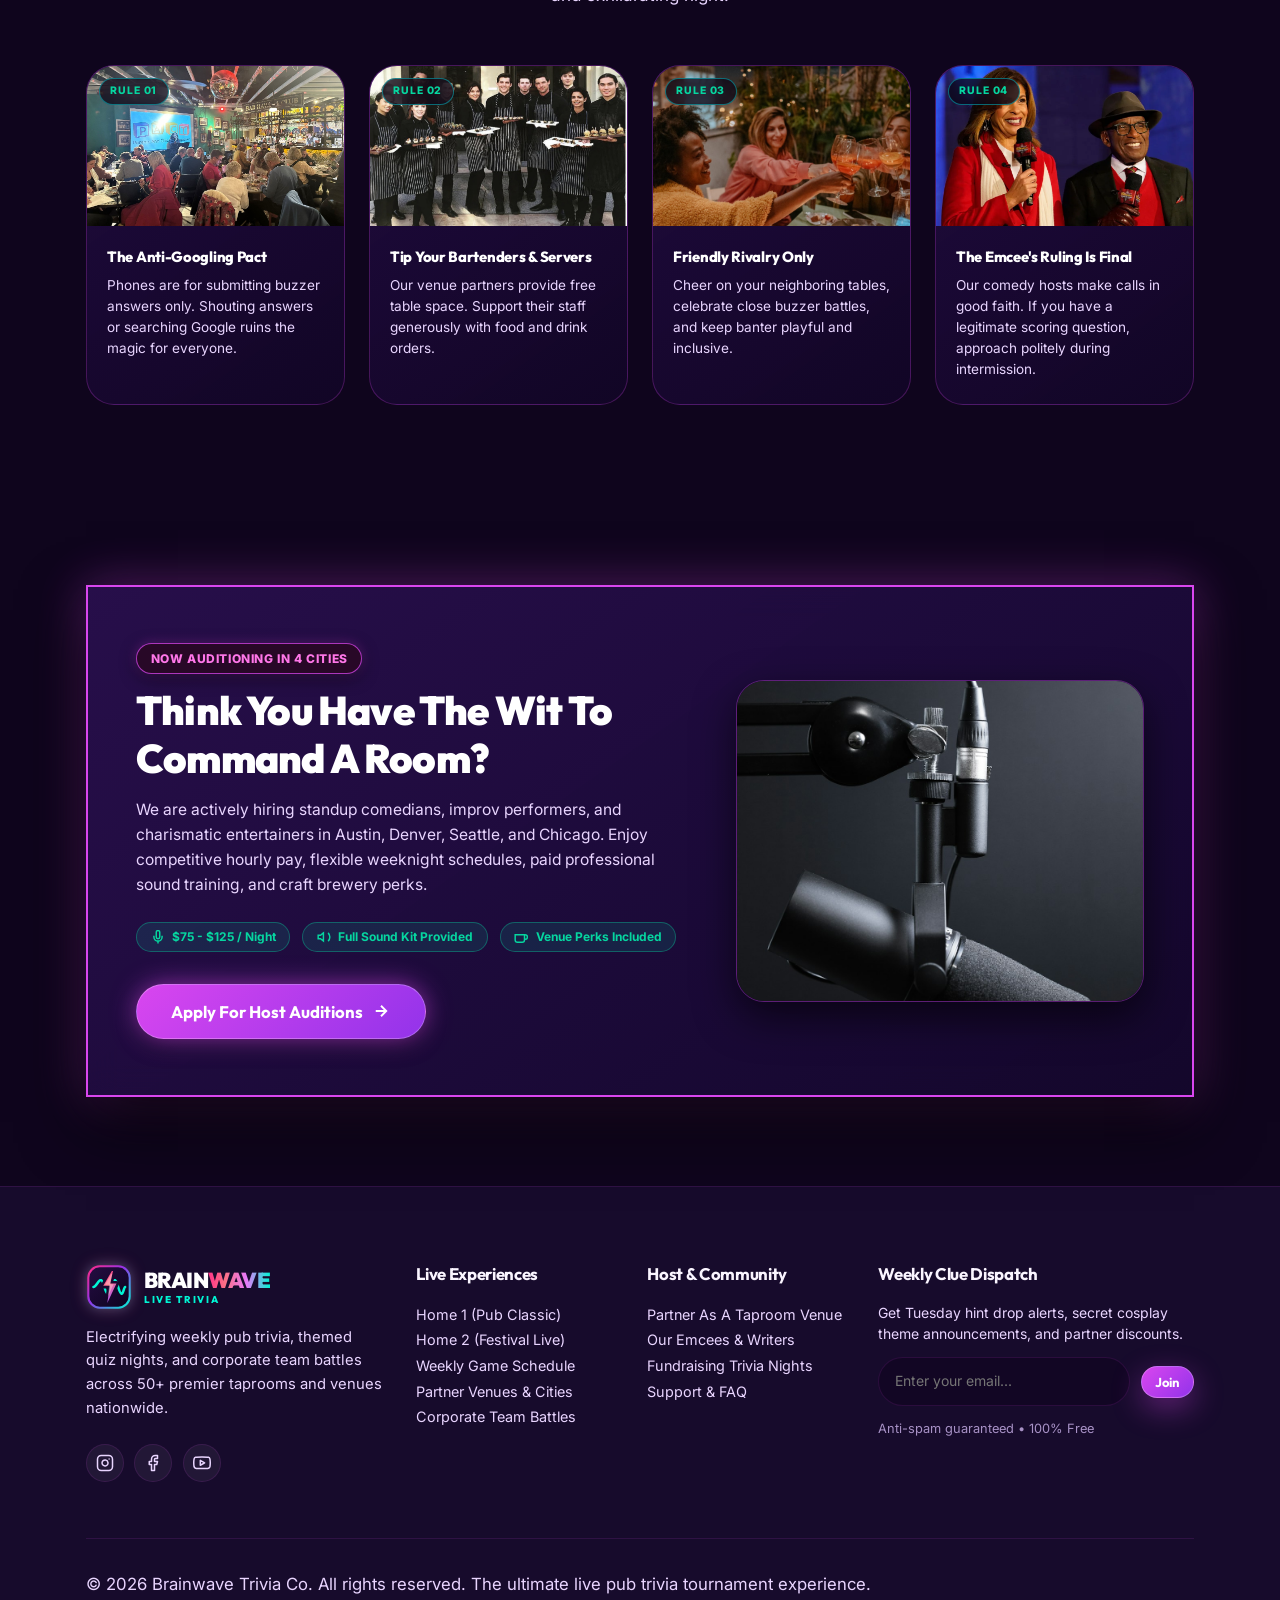
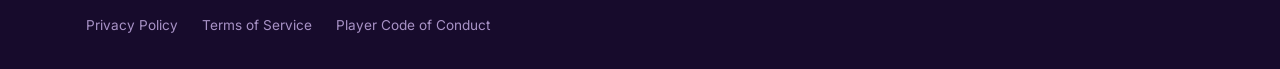
==== commit 461f26fa: "first commit" ====
--- a/about.html
+++ b/about.html
@@ -354,7 +354,7 @@
                 <div class="about-visual-overlay"></div>
                 <div class="about-visual-badge">
                   <span class="pulse-dot"></span>
-                  <span>FOUNDED BY COMEDIANS &amp; QUIZMASTERS</span>
+                  <span>FOUNDED BY COMEDIANS</span>
                 </div>
               </div>
               
--- a/assets/css/style.css
+++ b/assets/css/style.css
@@ -10251,16 +10251,18 @@
   left: 1rem;
   display: inline-flex;
   align-items: center;
-  gap: 0.5rem;
-  background: rgba(15, 5, 29, 0.85);
+  gap: 0.45rem;
+  background: rgba(15, 5, 29, 0.88);
   border: 1px solid rgba(217, 70, 239, 0.4);
   border-radius: var(--radius-full);
-  padding: 0.4rem 0.9rem;
-  font-size: 0.7rem;
+  padding: 0.35rem 0.8rem;
+  font-size: 0.68rem;
   font-weight: 800;
   color: #FFFFFF;
-  letter-spacing: 0.06em;
+  letter-spacing: 0.05em;
   backdrop-filter: blur(10px);
+  white-space: nowrap;
+  z-index: 2;
 }
 
 .about-float-badge {
